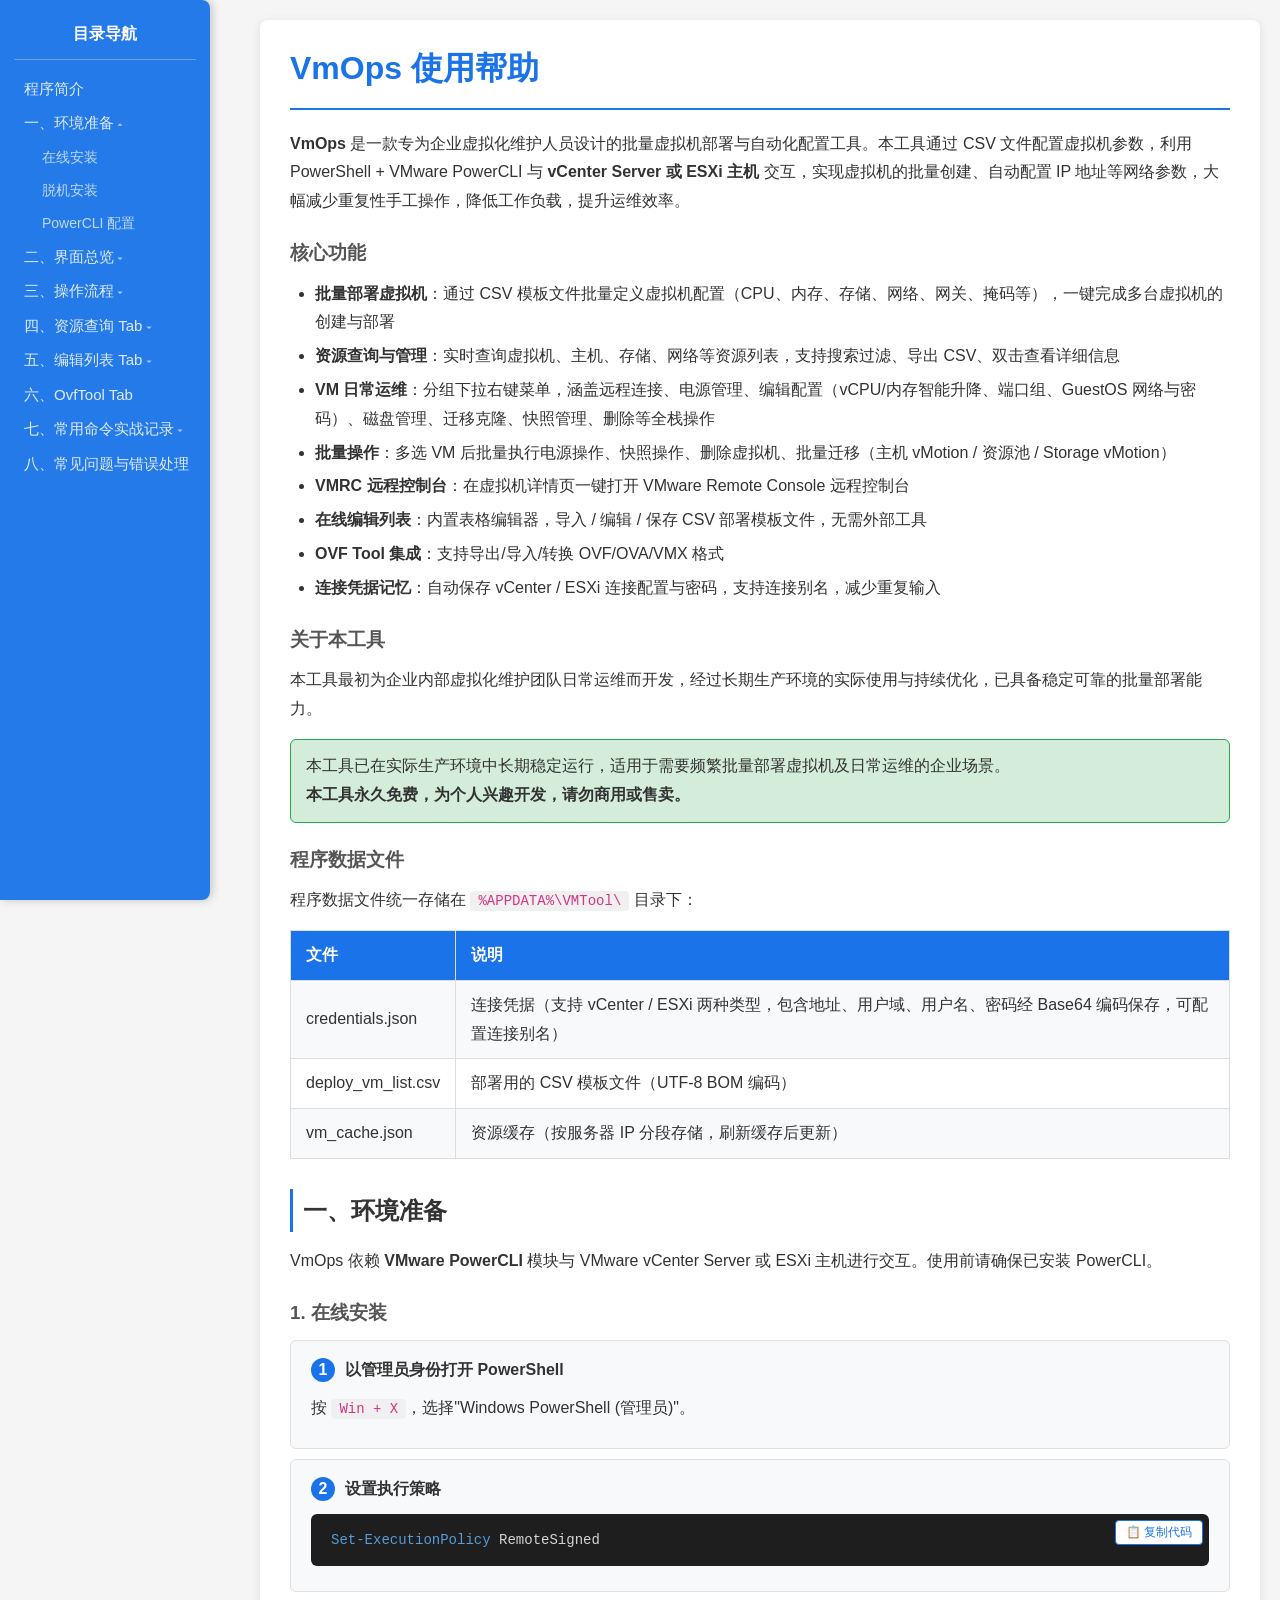
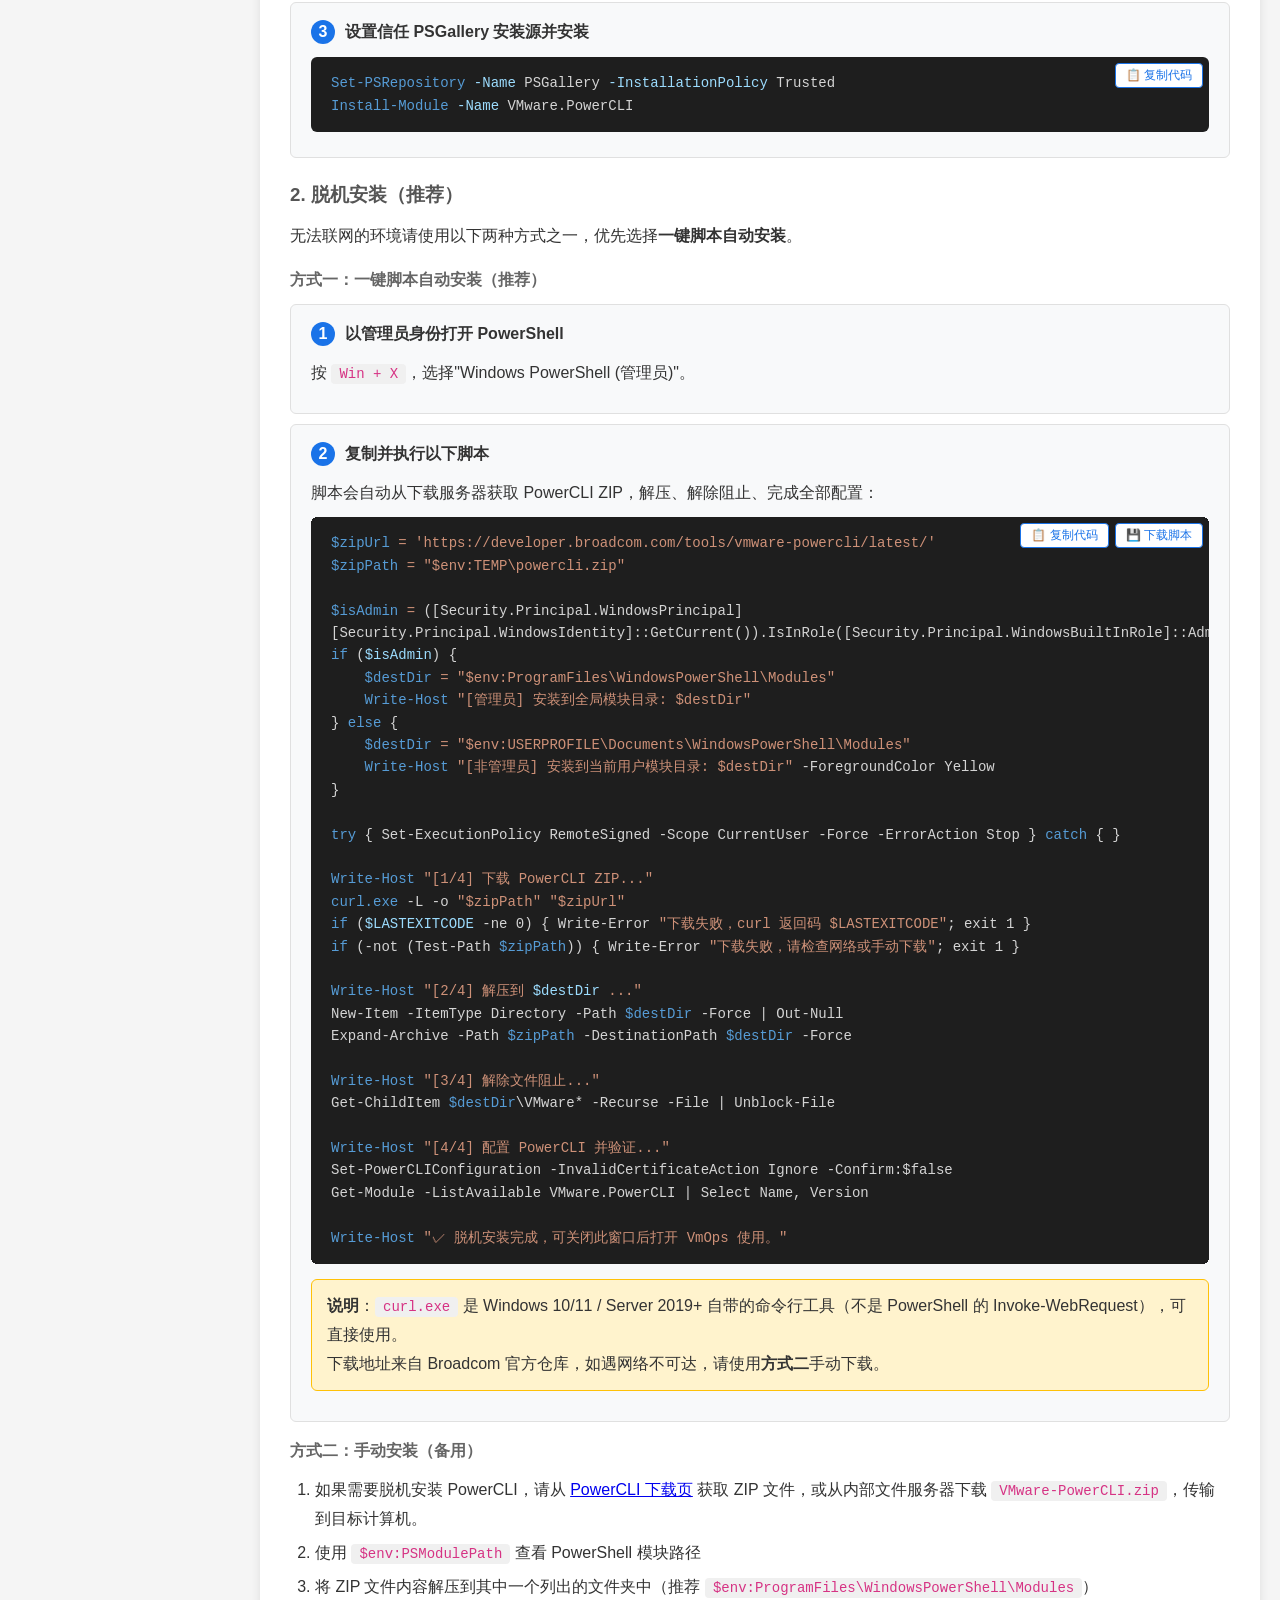
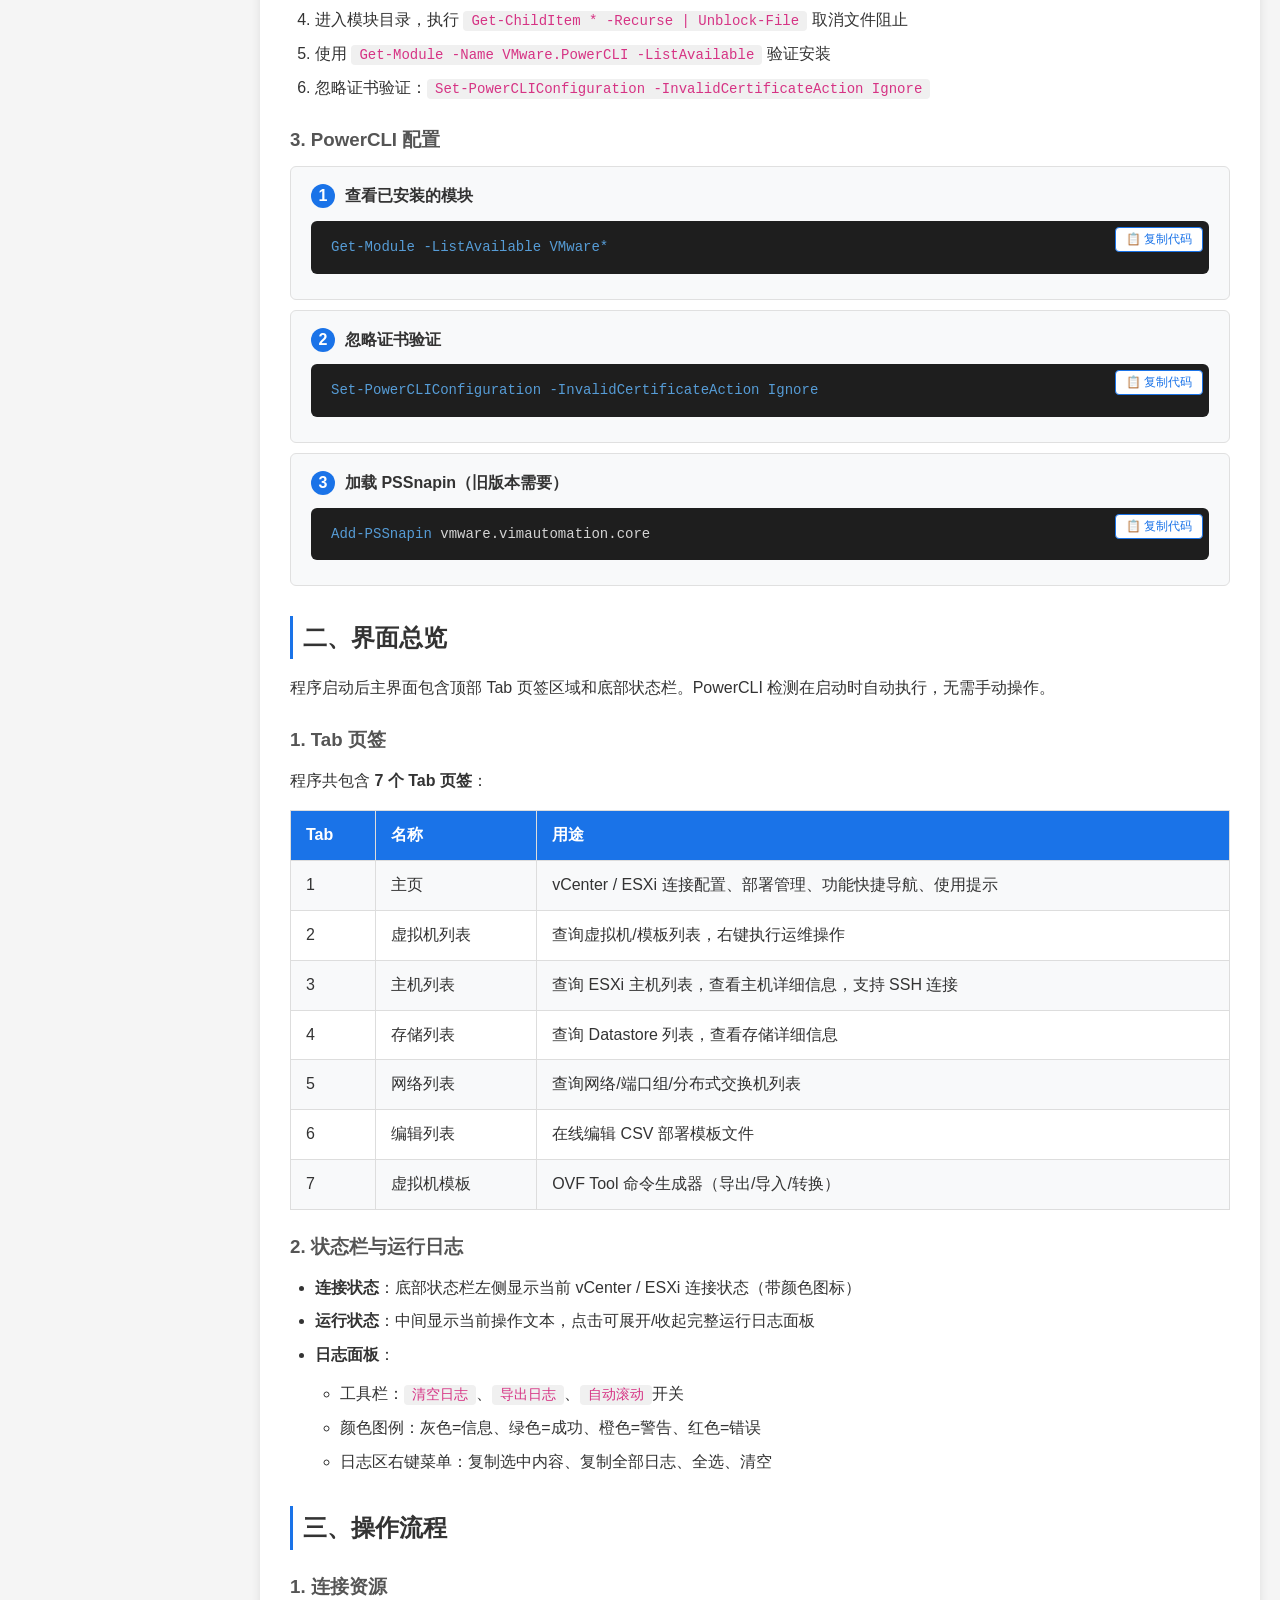
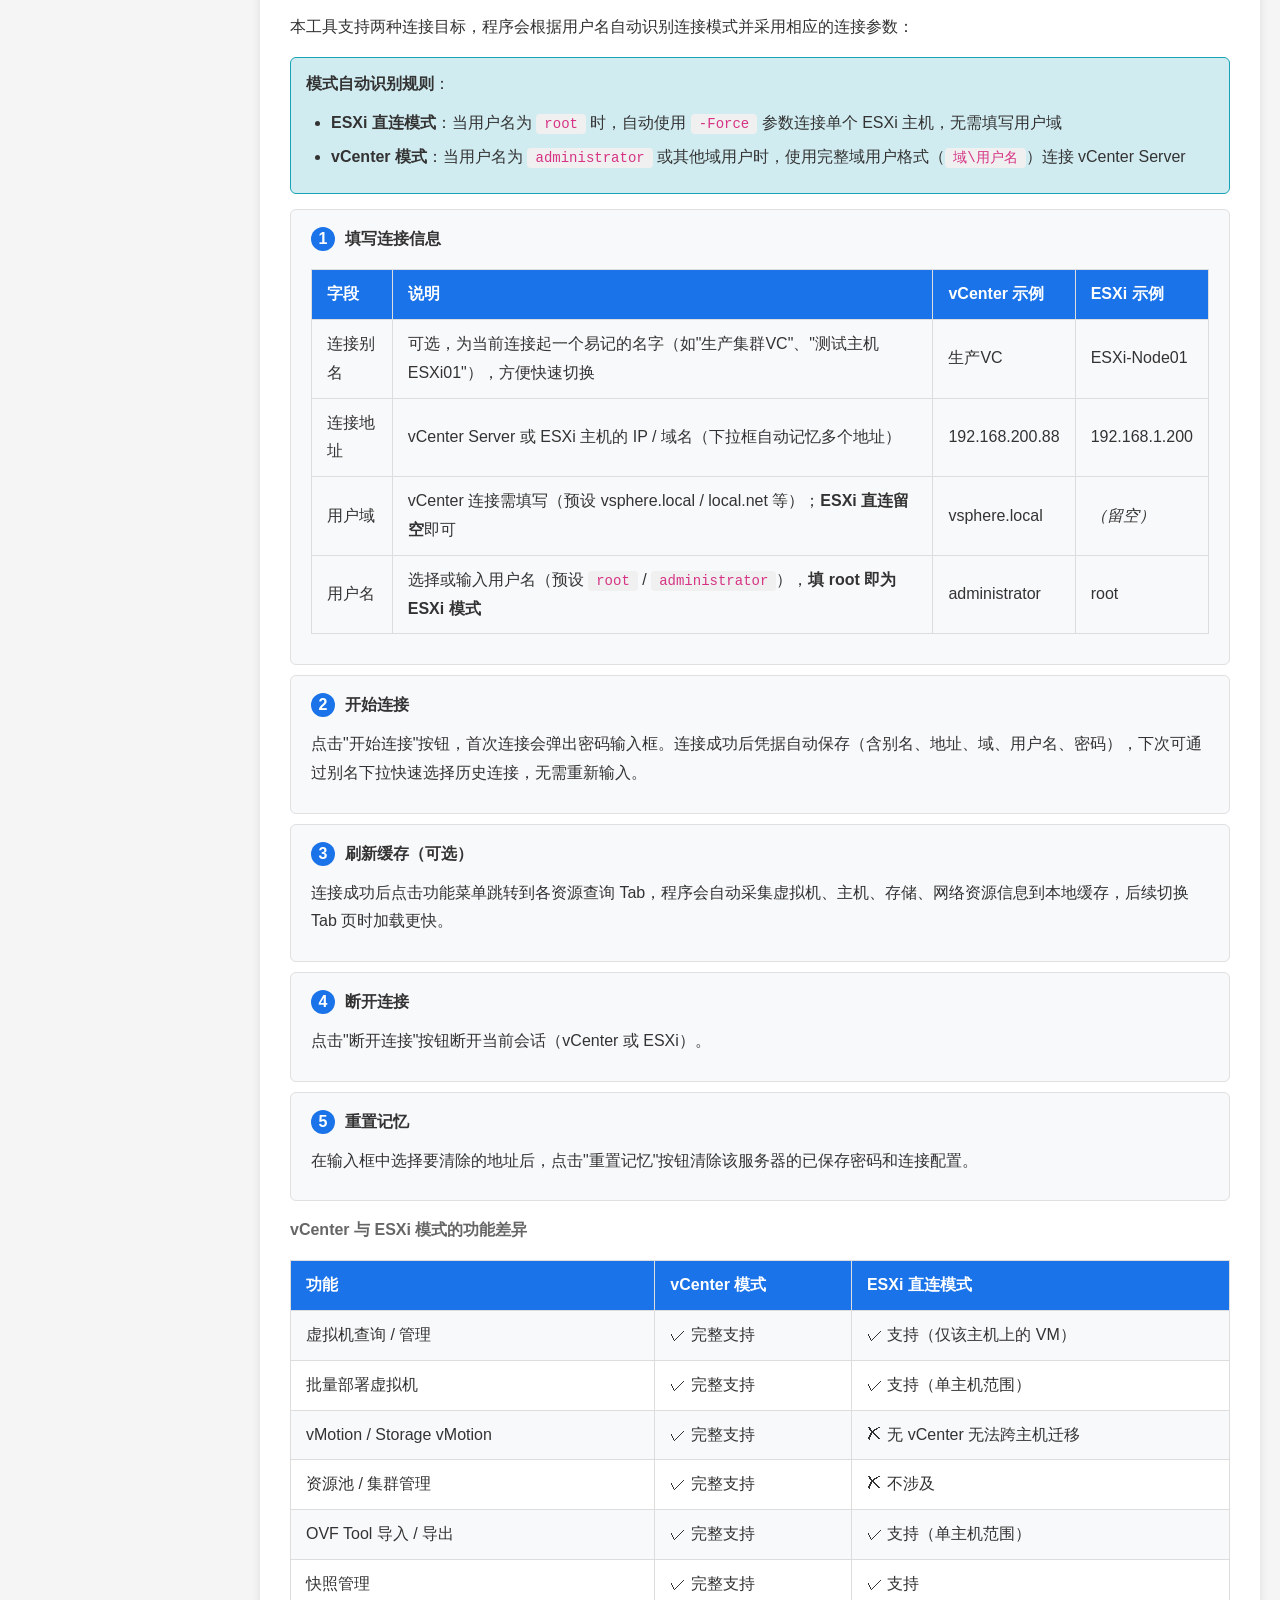
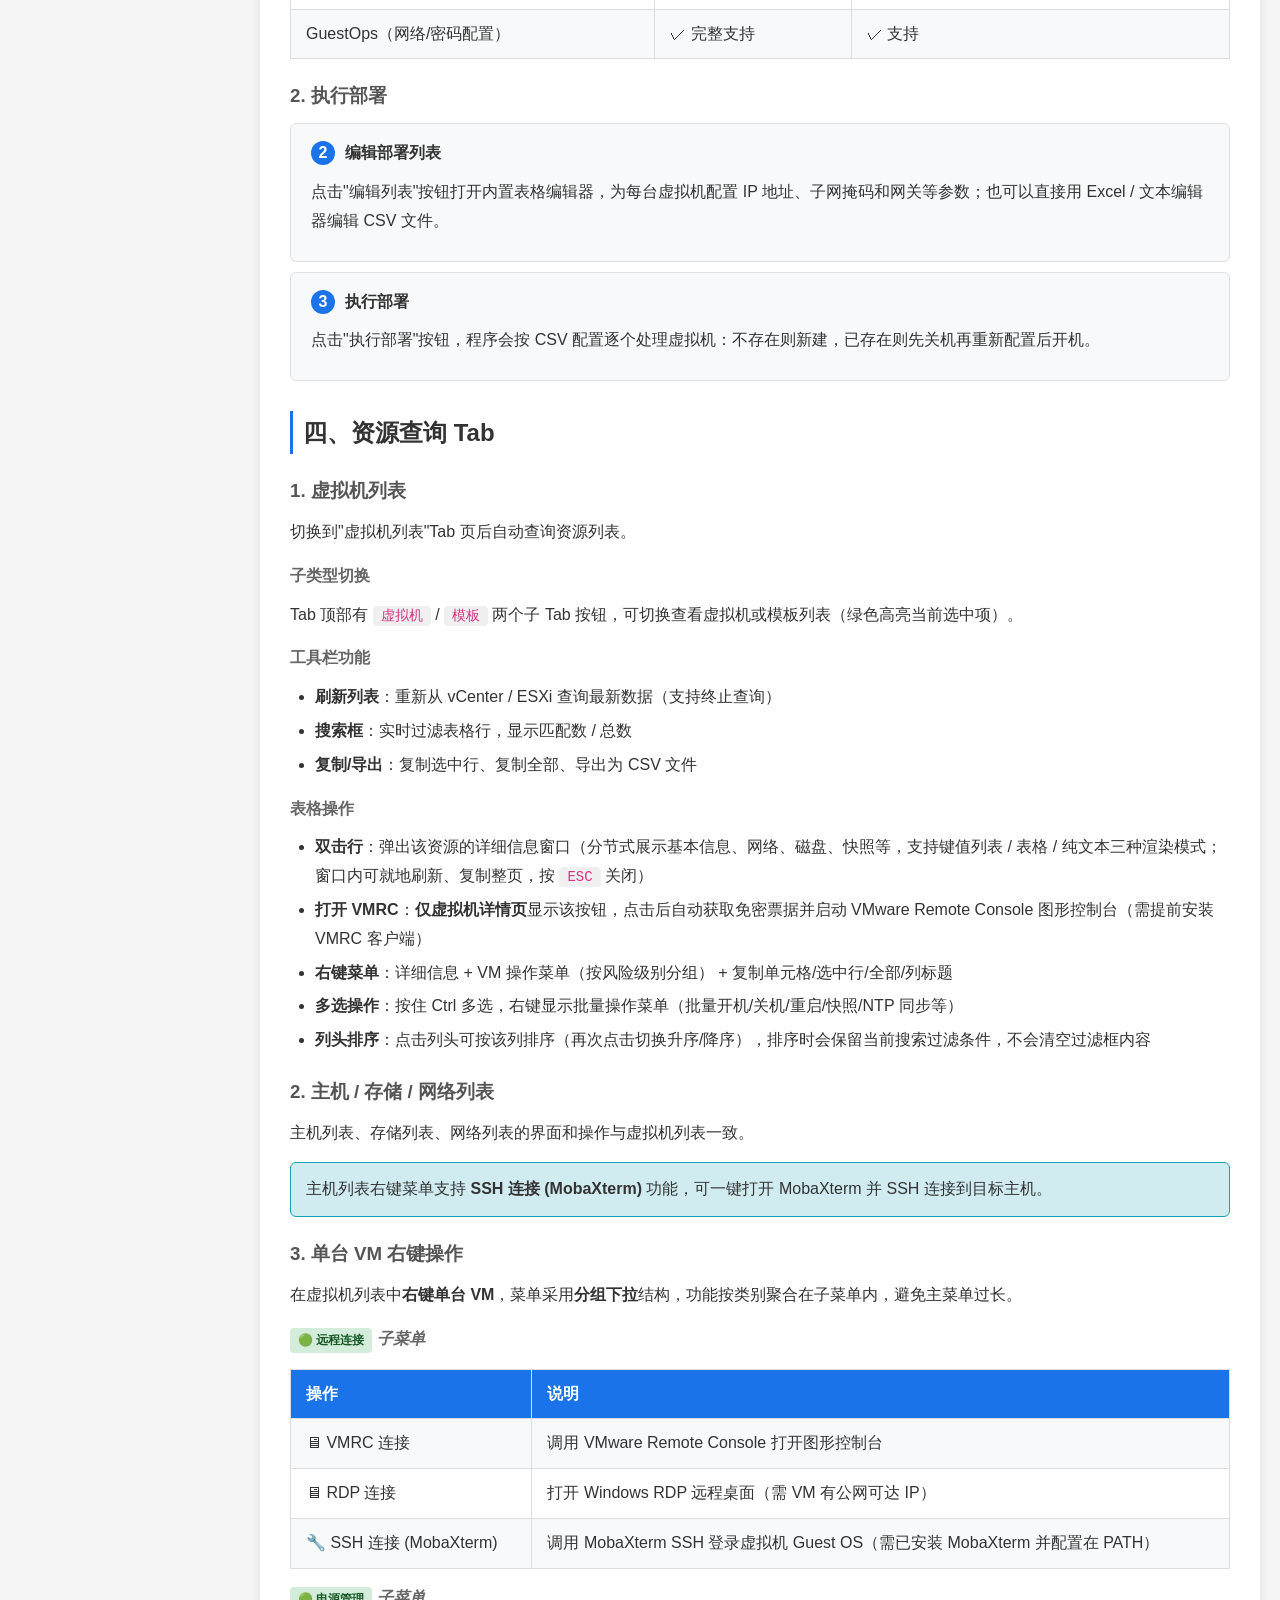
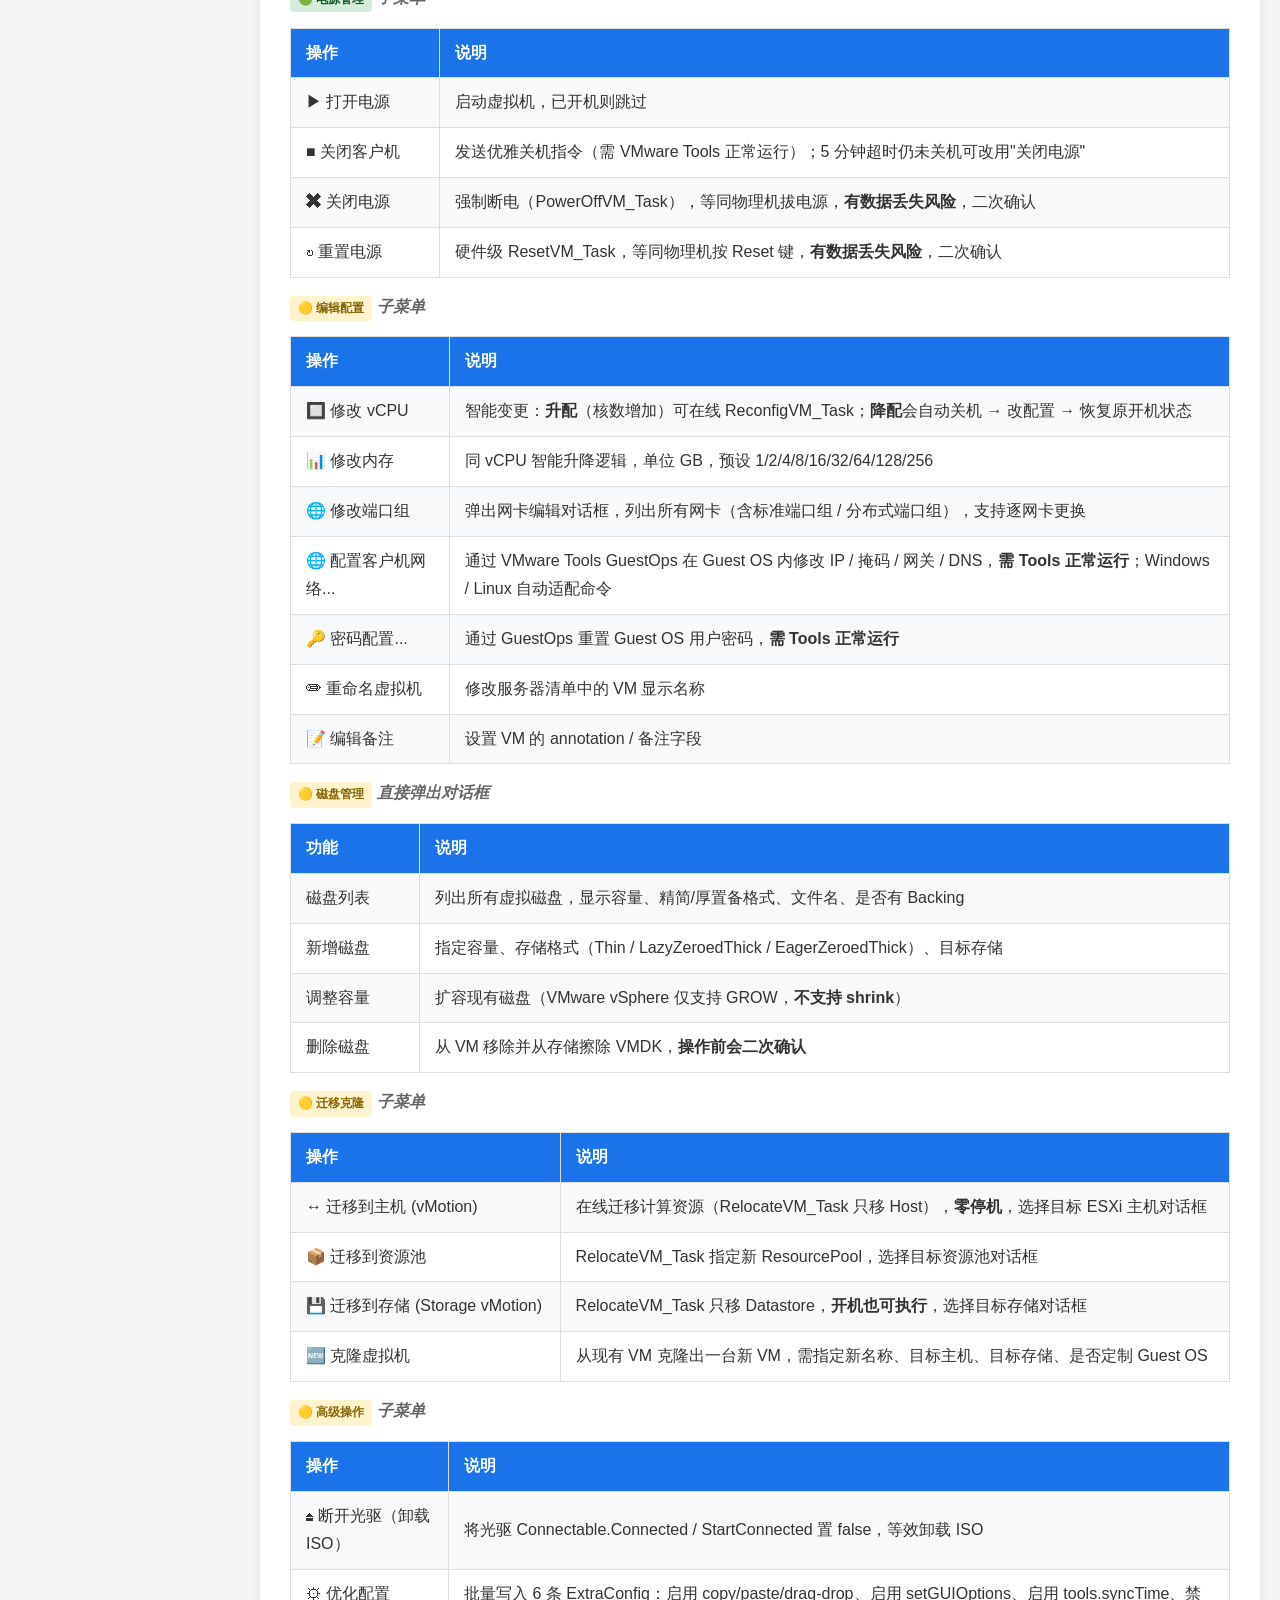
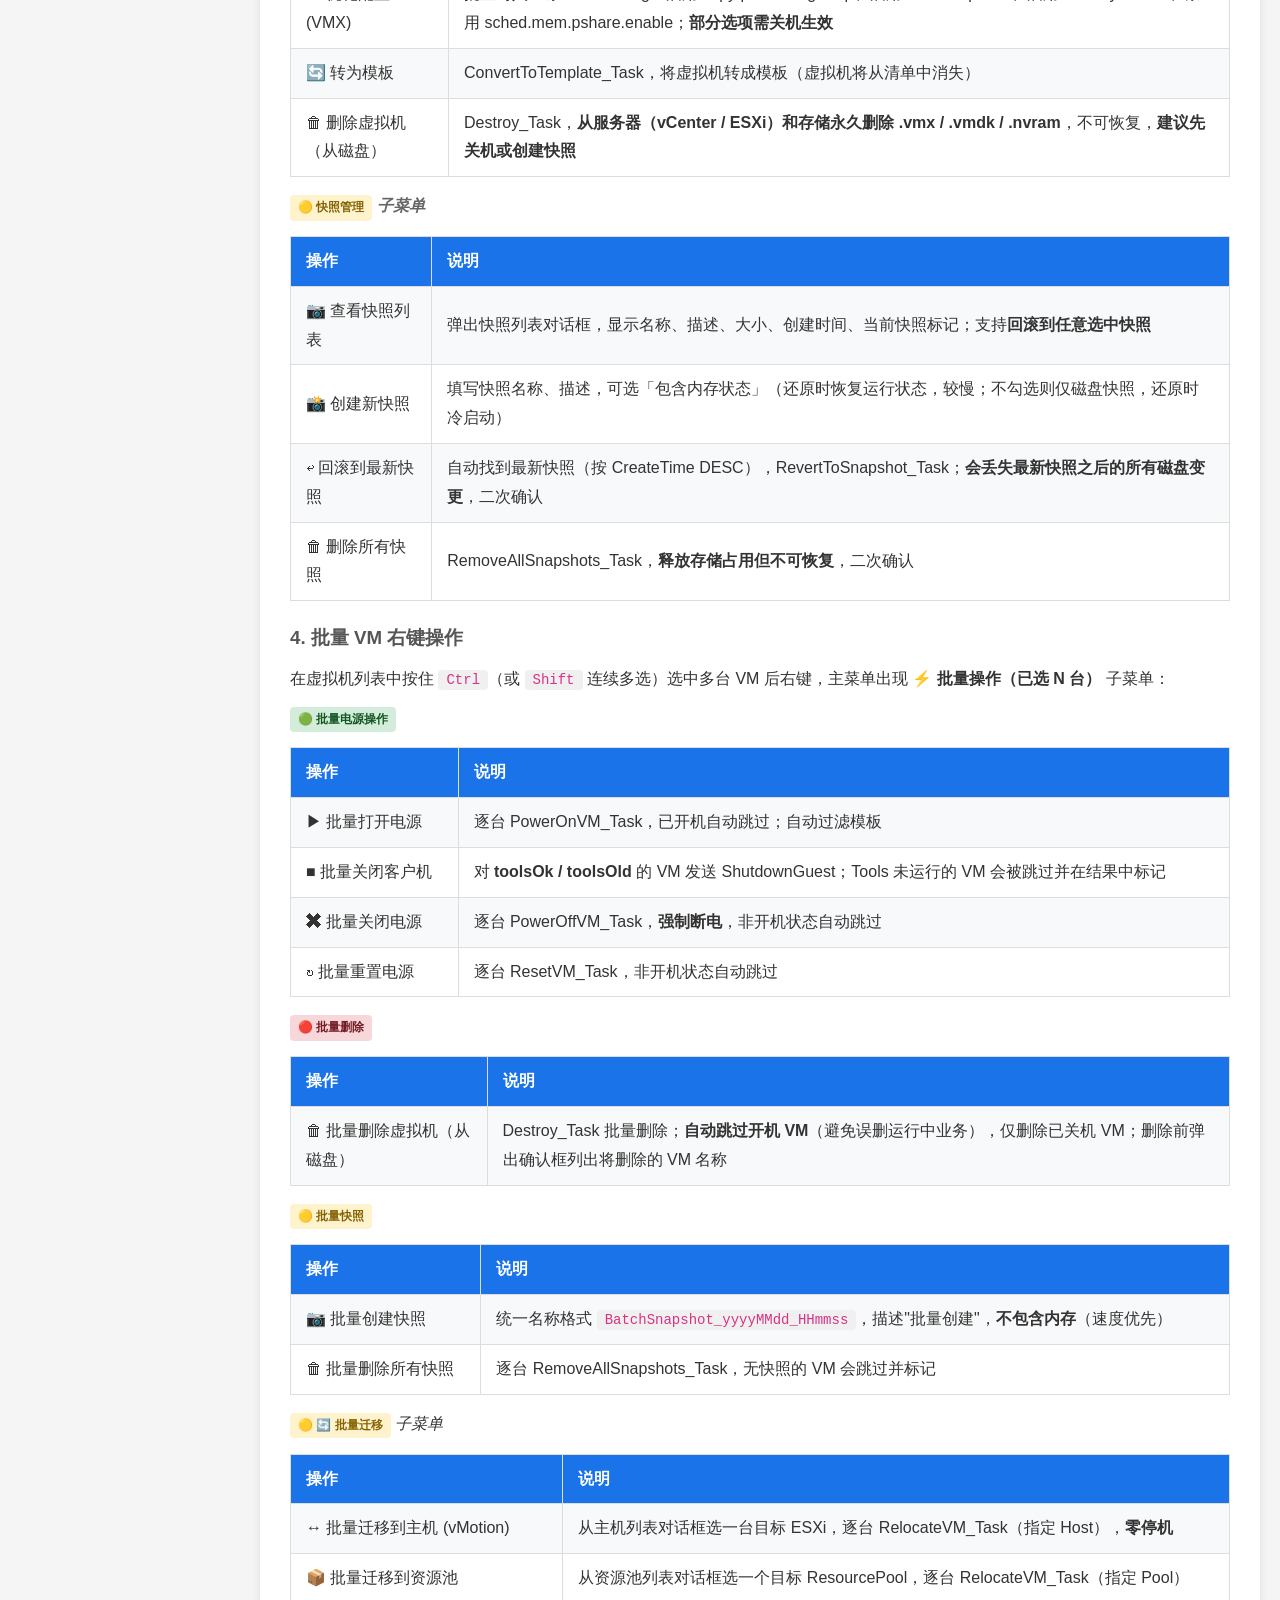
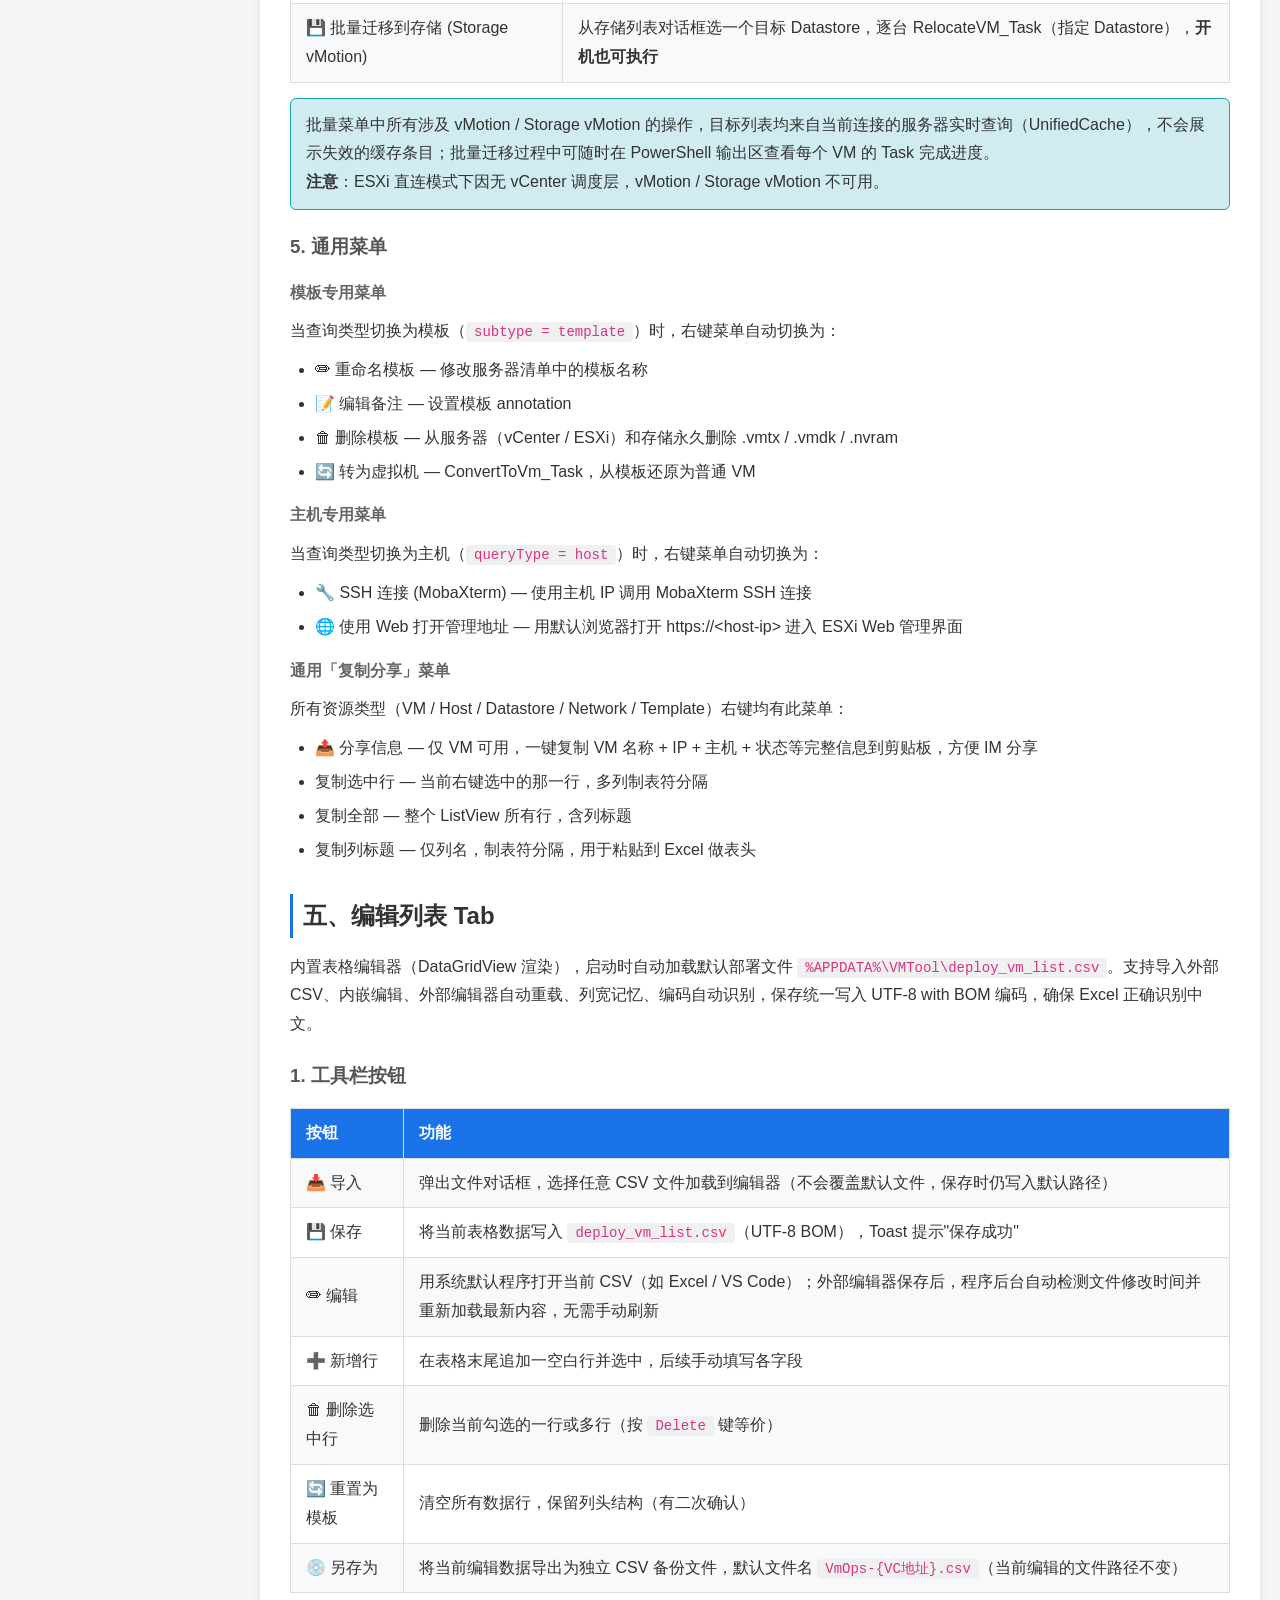
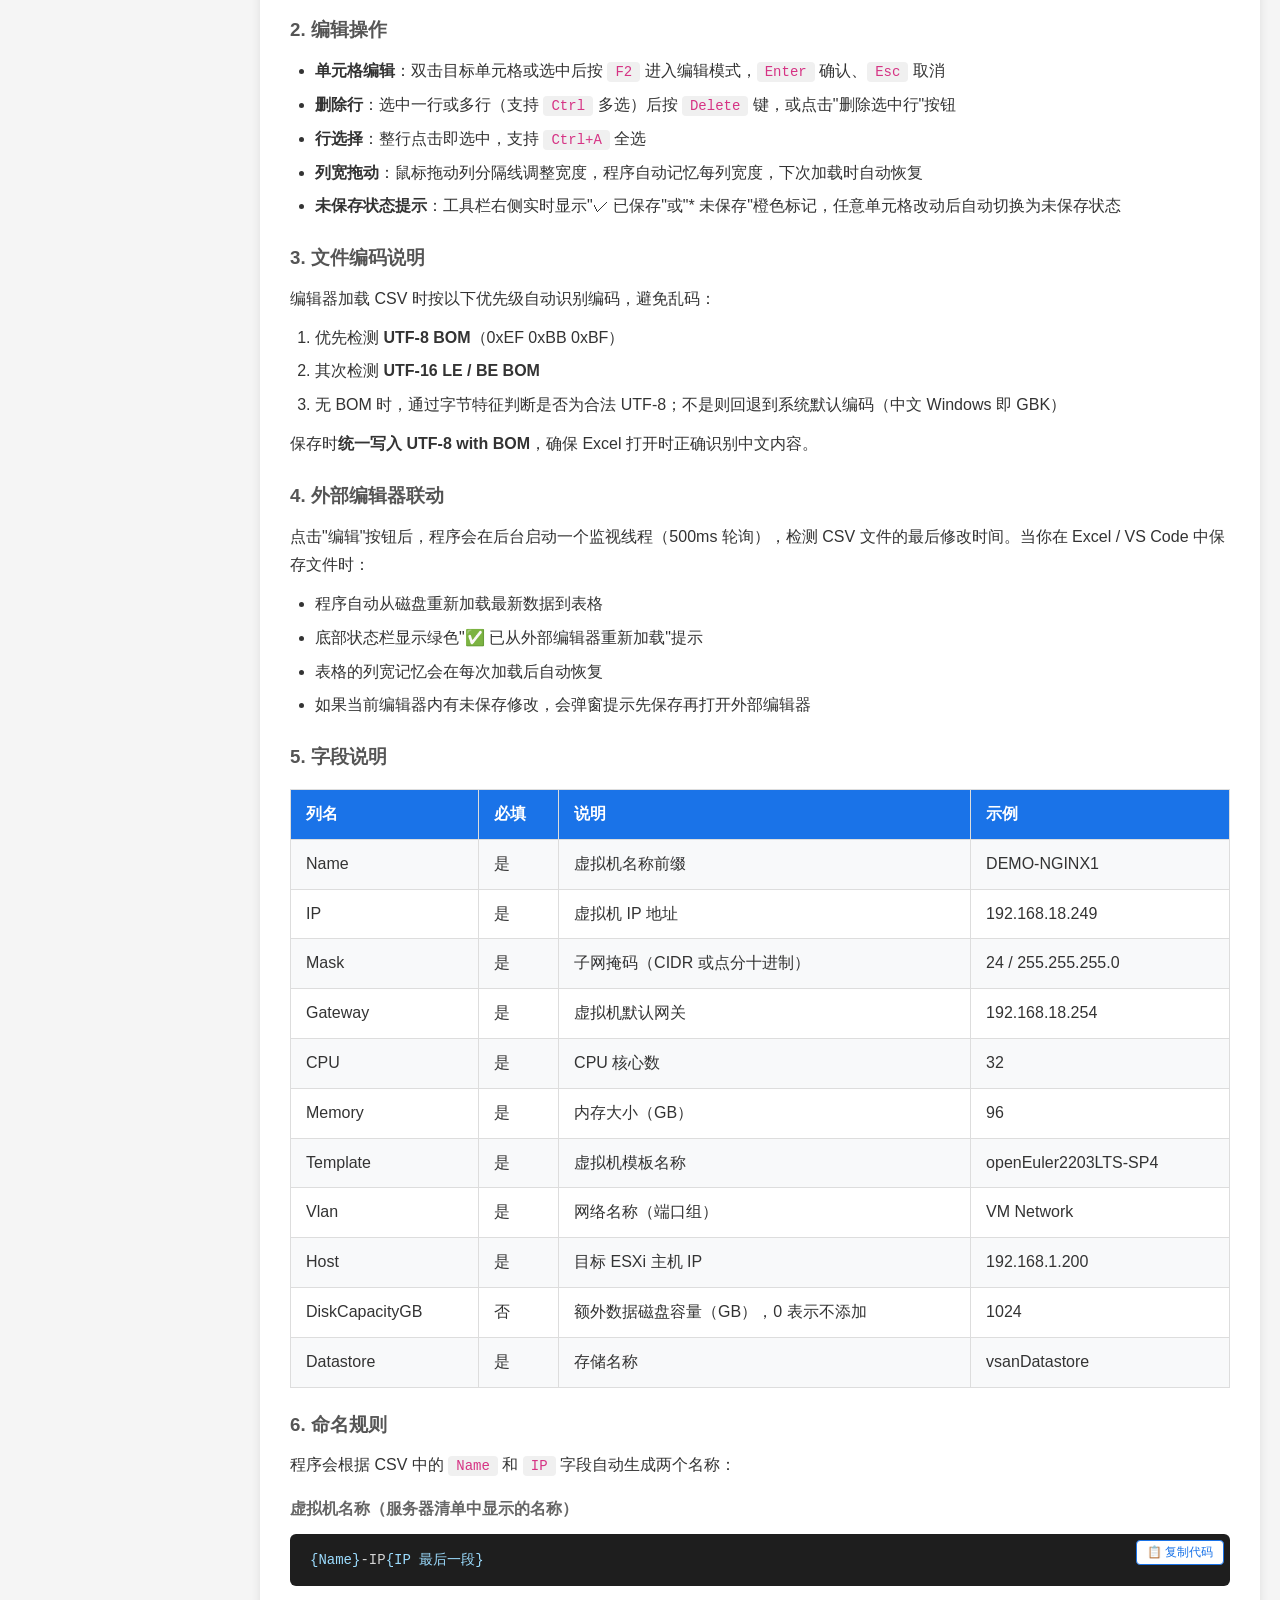
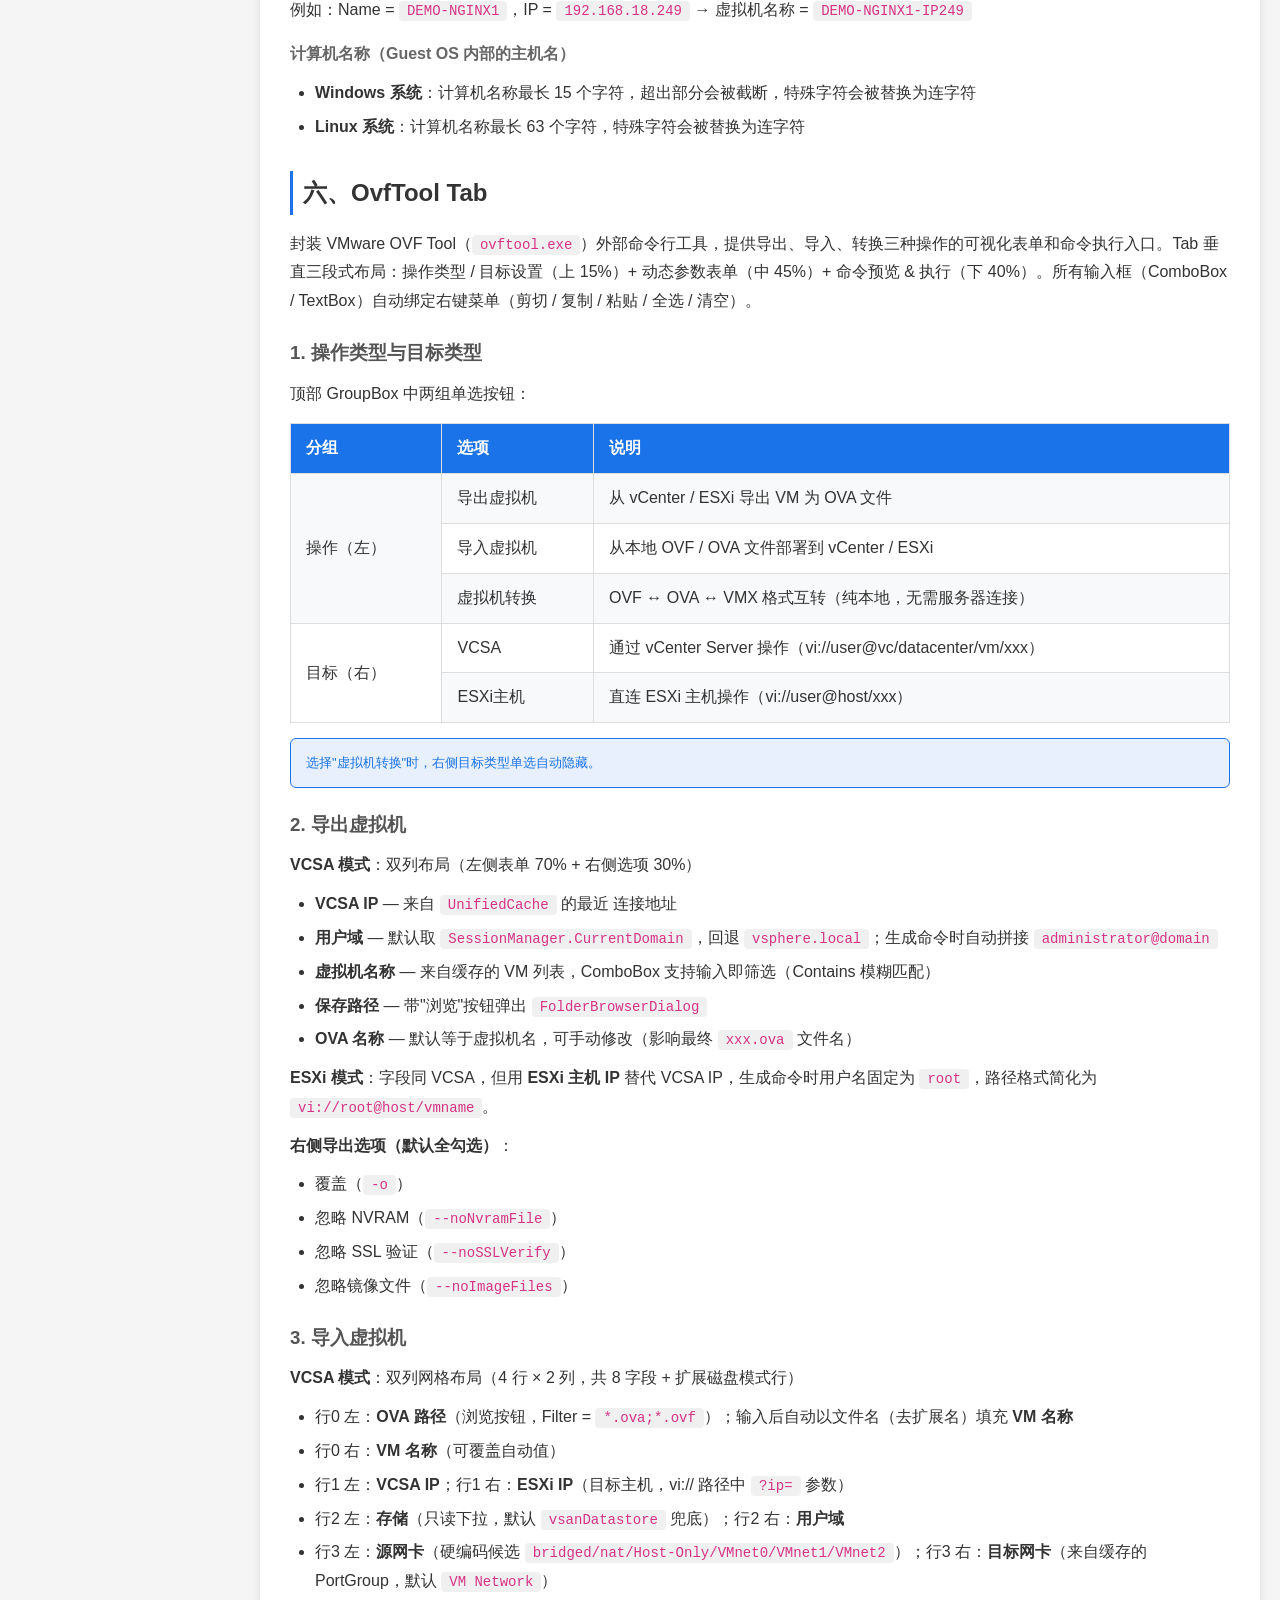
==== VirtualizationOpsTool/Resources/help.html @ 50a785bd "feat: upload source code VirtualizationOpsTool v1.7.9.8" ====
<!DOCTYPE html>
<html lang="zh-CN">
<head>
    <meta charset="UTF-8">
    <meta name="viewport" content="width=device-width, initial-scale=1.0">
    <title>VmOps 使用帮助</title>
    <link rel="icon" href="vmware.ico">
    <base target="_blank">
    <style>
        * { margin: 0; padding: 0; box-sizing: border-box; }
        body {
            font-family: "Microsoft YaHei", "Segoe UI", sans-serif;
            background: #f5f5f5;
            color: #333;
            line-height: 1.8;
            padding: 20px;
            overflow-x: hidden;
        }
        .container {
            max-width: 100%;
            width: auto;
            margin: 0 auto;
            background: #fff;
            border-radius: 8px;
            box-shadow: 0 2px 10px rgba(0,0,0,0.1);
            padding: 20px 30px;
        }
        h1 {
            color: #1a73e8;
            border-bottom: 2px solid #1a73e8;
            padding-bottom: 10px;
            margin-bottom: 20px;
        }
        h2 {
            color: #333;
            margin: 30px 0 15px;
            padding-left: 10px;
            border-left: 3px solid #1a73e8;
        }
        h3 { color: #555; margin: 20px 0 10px; }
        h4 { color: #666; margin: 15px 0 8px; }
        p { margin: 10px 0; }
        .step {
            background: #f8f9fa;
            border: 1px solid #e0e0e0;
            border-radius: 6px;
            padding: 15px 20px;
            margin: 10px 0;
        }
        .step-number {
            display: inline-block;
            background: #1a73e8;
            color: #fff;
            width: 24px; height: 24px;
            line-height: 24px; text-align: center;
            border-radius: 50%;
            margin-right: 10px;
            font-weight: bold;
        }
        code {
            background: #f0f0f0;
            padding: 2px 8px;
            border-radius: 4px;
            font-family: "Consolas", "Courier New", monospace;
            color: #d63384;
            font-size: 14px;
        }
        .code-block {
            background: #1e1e1e;
            color: #d4d4d4;
            padding: 15px 20px;
            border-radius: 6px;
            margin: 10px 0;
            overflow-x: auto;
            font-family: "Consolas", "Courier New", monospace;
            font-size: 14px;
            line-height: 1.6;
        }
        .code-block .comment { color: #6a9955; }
        .code-block .cmd { color: #569cd6; }
        .code-block .str { color: #ce9178; }
        .code-block .var { color: #9cdcfe; }
        .note {
            background: #fff3cd;
            border: 1px solid #ffc107;
            border-radius: 6px;
            padding: 12px 15px;
            margin: 15px 0;
        }
        .success {
            background: #d4edda;
            border: 1px solid #28a745;
            border-radius: 6px;
            padding: 12px 15px;
            margin: 15px 0;
        }
        .error-box {
            background: #f8d7da;
            border: 1px solid #dc3545;
            border-radius: 6px;
            padding: 12px 15px;
            margin: 15px 0;
        }
        .info-box {
            background: #d1ecf1;
            border: 1px solid #17a2b8;
            border-radius: 6px;
            padding: 12px 15px;
            margin: 15px 0;
        }
        table {
            width: 100%;
            border-collapse: collapse;
            margin: 15px 0;
        }
        th, td {
            border: 1px solid #ddd;
            padding: 10px 15px;
            text-align: left;
        }
        th { background: #1a73e8; color: #fff; }
        tr:nth-child(even) { background: #f8f9fa; }
        ul, ol { padding-left: 25px; margin: 10px 0; }
        li { margin: 5px 0; }
        .footer {
            text-align: center;
            margin-top: 30px;
            padding-top: 20px;
            border-top: 1px solid #e0e0e0;
            color: #888;
            font-size: 14px;
        }
        .footer-contact {
            margin-top: 12px;
            font-size: 13px;
        }
        .footer-contact a {
            color: #1a73e8;
            text-decoration: none;
        }
        .footer-contact a:hover {
            text-decoration: underline;
        }
        .version-badge {
            display: inline-block;
            background: #1a73e8;
            color: #fff;
            font-size: 12px;
            padding: 2px 10px;
            border-radius: 10px;
            font-family: Consolas, 'Courier New', monospace;
            margin-left: 4px;
        }
        .toc-sidebar {
            position: fixed;
            left: 0; top: 0;
            width: 210px;
            height: 100vh;
            background: rgba(26, 115, 232, 0.95);
            border-radius: 0 8px 8px 0;
            padding: 20px 14px;
            z-index: 1000;
            overflow-y: auto;
            box-shadow: 2px 0 10px rgba(0,0,0,0.2);
            transition: transform 0.3s ease;
            display: flex;
            flex-direction: column;
        }
        .toc-sidebar h4 {
            color: #fff;
            font-size: 16px;
            margin: 0 0 12px 0;
            text-align: center;
            border-bottom: 1px solid rgba(255,255,255,0.3);
            padding-bottom: 10px;
            flex-shrink: 0;
        }
        .toc-sidebar ul { list-style: none; padding: 0; margin: 0; flex: 1; overflow-y: auto; }
        .toc-sidebar li { margin: 0; padding: 0; }
        .toc-sidebar a {
            display: block;
            color: rgba(255,255,255,0.85);
            text-decoration: none;
            font-size: 15px;
            padding: 6px 10px;
            border-radius: 4px;
            transition: all 0.2s;
            white-space: nowrap;
            line-height: 1.5;
        }
        .toc-sidebar a:hover { background: rgba(255,255,255,0.2); color: #fff; }
        .toc-sidebar .has-children > a::after {
            content: ' ▾';
            font-size: 12px;
            opacity: 0.7;
        }
        .toc-sidebar .has-children.open > a::after {
            content: ' ▴';
        }
        .toc-sidebar .children {
            list-style: none;
            padding: 0;
            margin: 0;
            max-height: 0;
            overflow: hidden;
            transition: max-height 0.25s ease;
        }
        .toc-sidebar .has-children.open > .children {
            max-height: 500px;
        }
        .toc-sidebar .children li.sub { padding-left: 18px; }
        .toc-sidebar .children li.sub a { font-size: 14px; color: rgba(255,255,255,0.7); }
        .toc-sidebar .children li.sub a:hover { color: #fff; }
        .toc-sidebar .children li.sub.active a { color: #fff; background: rgba(255,255,255,0.25); }
        .toc-sidebar .sub { padding-left: 0; }
        .container { margin-left: 240px; max-width: calc(100% - 240px); }
        @media (max-width: 900px) {
            .toc-sidebar { position: static; transform: none; border-radius: 8px; margin-bottom: 20px; max-height: none; }
            .container { margin-left: 0; max-width: 100%; }
        }
        hr { border: none; border-top: 2px solid #e0e0e0; margin: 25px 0; }
        .risk-low { color: #28a745; font-weight: bold; }
        .risk-mid { color: #fd7e14; font-weight: bold; }
        .risk-high { color: #dc3545; font-weight: bold; }
        .badge {
            display: inline-block;
            padding: 2px 8px;
            border-radius: 4px;
            font-size: 12px;
            font-weight: bold;
        }
        .badge-green { background: #d4edda; color: #155724; }
        .badge-orange { background: #fff3cd; color: #856404; }
        .badge-red { background: #f8d7da; color: #721c24; }
        .script-wrapper {
            position: relative;
            margin: 10px 0;
        }
        .code-block { position: relative; }
        .code-block .copy-btn {
            position: absolute;
            top: 6px;
            right: 6px;
            padding: 3px 10px;
            font-size: 12px;
            border: 1px solid #1a73e8;
            border-radius: 4px;
            background: #fff;
            color: #1a73e8;
            cursor: pointer;
            font-family: "Microsoft YaHei", "Segoe UI", sans-serif;
            transition: all 0.15s;
        }
        .code-block .copy-btn:hover {
            background: #1a73e8;
            color: #fff;
        }
        .code-block .copy-btn.copied {
            background: #28a745;
            border-color: #28a745;
            color: #fff;
        }
        .script-wrapper .code-block {
            margin-top: 0;
        }
        .script-actions {
            position: absolute;
            top: 6px;
            right: 6px;
            display: flex;
            gap: 6px;
            z-index: 5;
        }
        .script-actions button {
            padding: 3px 10px;
            font-size: 12px;
            border: 1px solid #1a73e8;
            border-radius: 4px;
            background: #fff;
            color: #1a73e8;
            cursor: pointer;
            font-family: "Microsoft YaHei", "Segoe UI", sans-serif;
            transition: all 0.15s;
        }
        .script-actions button:hover {
            background: #1a73e8;
            color: #fff;
        }
        .script-actions button.copied {
            background: #28a745;
            border-color: #28a745;
            color: #fff;
        }
    </style>
</head>
<body>
<nav class="toc-sidebar">
    <h4>目录导航</h4>
    <ul>
        <li><a data-href="#intro">程序简介</a></li>

        <li class="has-children open">
            <a data-href="#env">一、环境准备</a>
            <ul class="children">
                <li class="sub"><a data-href="#install-online">在线安装</a></li>
                <li class="sub"><a data-href="#install-offline">脱机安装</a></li>
                <li class="sub"><a data-href="#config">PowerCLI 配置</a></li>
            </ul>
        </li>

        <li class="has-children">
            <a data-href="#interface">二、界面总览</a>
            <ul class="children">
                <li class="sub"><a data-href="#tabs">Tab 页签</a></li>
                <li class="sub"><a data-href="#statusbar">状态栏与运行日志</a></li>
            </ul>
        </li>

        <li class="has-children">
            <a data-href="#flow">三、操作流程</a>
            <ul class="children">
                <li class="sub"><a data-href="#step-connect">连接资源</a></li>
                <li class="sub"><a data-href="#step-deploy">执行部署</a></li>
            </ul>
        </li>

        <li class="has-children">
            <a data-href="#resource-tabs">四、资源查询 Tab</a>
            <ul class="children">
                <li class="sub"><a data-href="#vm-list">虚拟机列表</a></li>
                <li class="sub"><a data-href="#host-list">主机/存储/网络列表</a></li>
                <li class="sub"><a data-href="#vm-right-click">单台 VM 右键操作</a></li>
                <li class="sub"><a data-href="#batch-ops">批量 VM 右键操作</a></li>
                <li class="sub"><a data-href="#other-menus">通用菜单</a></li>
            </ul>
        </li>

        <li class="has-children">
            <a data-href="#csv-editor">五、编辑列表 Tab</a>
            <ul class="children">
                <li class="sub"><a data-href="#csv-fields">字段说明</a></li>
                <li class="sub"><a data-href="#csv-naming">命名规则</a></li>
            </ul>
        </li>

        <li><a data-href="#ovftool">六、OvfTool Tab</a></li>

        <li class="has-children">
            <a data-href="#practical-cmds">七、常用命令实战记录</a>
            <ul class="children">
                <li class="sub"><a data-href="#practical-vmware-unlun">VMware 卸载 LUN</a></li>
                <li class="sub"><a data-href="#practical-nfs41">NFS访问故障处理</a></li>
                <li class="sub"><a data-href="#practical-vmware-cmds">VMware 常用命令</a></li>
                <li class="sub"><a data-href="#practical-vmfs-expand">扩展 VMFS 数据存储</a></li>
                <li class="sub"><a data-href="#practical-vmware-cert">VMware 证书问题</a></li>
                <li class="sub"><a data-href="#practical-vmware-snapshot">VMware 快照管理</a></li>
                <li class="sub"><a data-href="#practical-vmware-password">VMware 密码问题处理</a></li>
                <li class="sub"><a data-href="#practical-vmware-upgrade">VMware 版本升级</a></li>
            </ul>
        </li>

        <li><a data-href="#faq">八、常见问题与错误处理</a></li>
    </ul>
</nav>

<div class="container">
    <h1 id="intro">VmOps 使用帮助</h1>
    <p><strong>VmOps</strong> 是一款专为企业虚拟化维护人员设计的批量虚拟机部署与自动化配置工具。本工具通过 CSV 文件配置虚拟机参数，利用 PowerShell + VMware PowerCLI 与 <strong>vCenter Server 或 ESXi 主机</strong> 交互，实现虚拟机的批量创建、自动配置 IP 地址等网络参数，大幅减少重复性手工操作，降低工作负载，提升运维效率。</p>

    <h3>核心功能</h3>
    <ul>
        <li><strong>批量部署虚拟机</strong>：通过 CSV 模板文件批量定义虚拟机配置（CPU、内存、存储、网络、网关、掩码等），一键完成多台虚拟机的创建与部署</li>
        <li><strong>资源查询与管理</strong>：实时查询虚拟机、主机、存储、网络等资源列表，支持搜索过滤、导出 CSV、双击查看详细信息</li>
        <li><strong>VM 日常运维</strong>：分组下拉右键菜单，涵盖远程连接、电源管理、编辑配置（vCPU/内存智能升降、端口组、GuestOS 网络与密码）、磁盘管理、迁移克隆、快照管理、删除等全栈操作</li>
        <li><strong>批量操作</strong>：多选 VM 后批量执行电源操作、快照操作、删除虚拟机、批量迁移（主机 vMotion / 资源池 / Storage vMotion）</li>
        <li><strong>VMRC 远程控制台</strong>：在虚拟机详情页一键打开 VMware Remote Console 远程控制台</li>
        <li><strong>在线编辑列表</strong>：内置表格编辑器，导入 / 编辑 / 保存 CSV 部署模板文件，无需外部工具</li>
        <li><strong>OVF Tool 集成</strong>：支持导出/导入/转换 OVF/OVA/VMX 格式</li>
        <li><strong>连接凭据记忆</strong>：自动保存 vCenter / ESXi 连接配置与密码，支持连接别名，减少重复输入</li>
    </ul>

    <h3>关于本工具</h3>
    <p>本工具最初为企业内部虚拟化维护团队日常运维而开发，经过长期生产环境的实际使用与持续优化，已具备稳定可靠的批量部署能力。</p>
    <div class="success">本工具已在实际生产环境中长期稳定运行，适用于需要频繁批量部署虚拟机及日常运维的企业场景。<br><strong>本工具永久免费，为个人兴趣开发，请勿商用或售卖。</strong></div>

    <h3>程序数据文件</h3>
    <p>程序数据文件统一存储在 <code>%APPDATA%\VMTool\</code> 目录下：</p>
    <table>
        <tr><th>文件</th><th>说明</th></tr>
        <tr><td>credentials.json</td><td>连接凭据（支持 vCenter / ESXi 两种类型，包含地址、用户域、用户名、密码经 Base64 编码保存，可配置连接别名）</td></tr>
        <tr><td>deploy_vm_list.csv</td><td>部署用的 CSV 模板文件（UTF-8 BOM 编码）</td></tr>
        <tr><td>vm_cache.json</td><td>资源缓存（按服务器 IP 分段存储，刷新缓存后更新）</td></tr>
    </table>

    <h2 id="env">一、环境准备</h2>
    <p>VmOps 依赖 <strong>VMware PowerCLI</strong> 模块与 VMware vCenter Server 或 ESXi 主机进行交互。使用前请确保已安装 PowerCLI。</p>

    <h3 id="install-online">1. 在线安装</h3>
    <div class="step"><span class="step-number">1</span><strong>以管理员身份打开 PowerShell</strong><p>按 <code>Win + X</code>，选择"Windows PowerShell (管理员)"。</p></div>
    <div class="step"><span class="step-number">2</span><strong>设置执行策略</strong><div class="code-block"><span class="cmd">Set-ExecutionPolicy</span> RemoteSigned</div></div>
    <div class="step"><span class="step-number">3</span><strong>设置信任 PSGallery 安装源并安装</strong>
        <div class="code-block">
            <span class="cmd">Set-PSRepository</span> <span class="var">-Name</span> PSGallery <span class="var">-InstallationPolicy</span> Trusted<br>
            <span class="cmd">Install-Module</span> <span class="var">-Name</span> VMware.PowerCLI
        </div>
    </div>

    <h3 id="install-offline">2. 脱机安装（推荐）</h3>
    <p>无法联网的环境请使用以下两种方式之一，优先选择<strong>一键脚本自动安装</strong>。</p>

    <h4>方式一：一键脚本自动安装（推荐）</h4>
    <div class="step"><span class="step-number">1</span><strong>以管理员身份打开 PowerShell</strong><p>按 <code>Win + X</code>，选择"Windows PowerShell (管理员)"。</p></div>
    <div class="step"><span class="step-number">2</span><strong>复制并执行以下脚本</strong>
        <p>脚本会自动从下载服务器获取 PowerCLI ZIP，解压、解除阻止、完成全部配置：</p>
        <div class="script-wrapper">
            <div class="script-actions">
                <button onclick="copyScript(this)">📋 复制代码</button>
                <button onclick="saveScript(this, 'PowerCLI_Offline_Install.ps1')">💾 下载脚本</button>
            </div>
            <script type="text/plain" id="ps1-install-script">$zipUrl = 'http://file.trasen.cn/?download&weblink=e1b38afda665dad9272af8dfe67183fa&realfilename=VMware-PowerCLI-13.2.1-22851661.zip'
$zipPath = "$env:TEMP\powercli.zip"

$isAdmin = ([Security.Principal.WindowsPrincipal] [Security.Principal.WindowsIdentity]::GetCurrent()).IsInRole([Security.Principal.WindowsBuiltInRole]::Administrator)
if ($isAdmin) {
    $destDir = "$env:ProgramFiles\WindowsPowerShell\Modules"
    Write-Host "[管理员] 安装到全局模块目录: $destDir"
} else {
    $destDir = "$env:USERPROFILE\Documents\WindowsPowerShell\Modules"
    Write-Host "[非管理员] 安装到当前用户模块目录: $destDir" -ForegroundColor Yellow
}

try { Set-ExecutionPolicy RemoteSigned -Scope CurrentUser -Force -ErrorAction Stop } catch { }

Write-Host "[1/4] 下载 PowerCLI ZIP..."
curl.exe -L -o "$zipPath" "$zipUrl"
if ($LASTEXITCODE -ne 0) { Write-Error "下载失败，curl 返回码 $LASTEXITCODE"; exit 1 }
if (-not (Test-Path $zipPath)) { Write-Error "下载失败，请检查网络或手动下载"; exit 1 }

Write-Host "[2/4] 解压到 $destDir ..."
New-Item -ItemType Directory -Path $destDir -Force | Out-Null
Expand-Archive -Path $zipPath -DestinationPath $destDir -Force

Write-Host "[3/4] 解除文件阻止..."
Get-ChildItem $destDir\VMware* -Recurse -File | Unblock-File

Write-Host "[4/4] 配置 PowerCLI 并验证..."
Set-PowerCLIConfiguration -InvalidCertificateAction Ignore -Confirm:$false
Get-Module -ListAvailable VMware.PowerCLI | Select Name, Version

Write-Host "✓ 脱机安装完成，可关闭此窗口后打开 VmOps 使用。"
</script>
            <div class="code-block"><span class="cmd">$zipUrl</span> <span class="str">=</span> <span class="str">'https://developer.broadcom.com/tools/vmware-powercli/latest/'</span><br>
<span class="cmd">$zipPath</span> <span class="str">=</span> <span class="str">"$env:TEMP\powercli.zip"</span><br><br>
<span class="cmd">$isAdmin</span> <span class="str">=</span> ([Security.Principal.WindowsPrincipal] [Security.Principal.WindowsIdentity]::GetCurrent()).IsInRole([Security.Principal.WindowsBuiltInRole]::Administrator)<br>
<span class="cmd">if</span> (<span class="var">$isAdmin</span>) {<br>
&nbsp;&nbsp;&nbsp;&nbsp;<span class="cmd">$destDir</span> <span class="str">=</span> <span class="str">"$env:ProgramFiles\WindowsPowerShell\Modules"</span><br>
&nbsp;&nbsp;&nbsp;&nbsp;<span class="cmd">Write-Host</span> <span class="str">"[管理员] 安装到全局模块目录: $destDir"</span><br>
} <span class="cmd">else</span> {<br>
&nbsp;&nbsp;&nbsp;&nbsp;<span class="cmd">$destDir</span> <span class="str">=</span> <span class="str">"$env:USERPROFILE\Documents\WindowsPowerShell\Modules"</span><br>
&nbsp;&nbsp;&nbsp;&nbsp;<span class="cmd">Write-Host</span> <span class="str">"[非管理员] 安装到当前用户模块目录: $destDir"</span> -ForegroundColor Yellow<br>
}<br><br>
<span class="cmd">try</span> { Set-ExecutionPolicy RemoteSigned -Scope CurrentUser -Force -ErrorAction Stop } <span class="cmd">catch</span> { }<br><br>
<span class="cmd">Write-Host</span> <span class="str">"[1/4] 下载 PowerCLI ZIP..."</span><br>
<span class="cmd">curl.exe</span> -L -o <span class="str">"$zipPath"</span> <span class="str">"$zipUrl"</span><br>
<span class="cmd">if</span> (<span class="var">$LASTEXITCODE</span> -ne 0) { Write-Error <span class="str">"下载失败，curl 返回码 $LASTEXITCODE"</span>; exit 1 }<br>
<span class="cmd">if</span> (-not (Test-Path <span class="cmd">$zipPath</span>)) { Write-Error <span class="str">"下载失败，请检查网络或手动下载"</span>; exit 1 }<br><br>
<span class="cmd">Write-Host</span> <span class="str">"[2/4] 解压到 <span class="var">$destDir</span> ..."</span><br>
New-Item -ItemType Directory -Path <span class="cmd">$destDir</span> -Force | Out-Null<br>
Expand-Archive -Path <span class="cmd">$zipPath</span> -DestinationPath <span class="cmd">$destDir</span> -Force<br><br>
<span class="cmd">Write-Host</span> <span class="str">"[3/4] 解除文件阻止..."</span><br>
Get-ChildItem <span class="cmd">$destDir</span>\VMware* -Recurse -File | Unblock-File<br><br>
<span class="cmd">Write-Host</span> <span class="str">"[4/4] 配置 PowerCLI 并验证..."</span><br>
Set-PowerCLIConfiguration -InvalidCertificateAction Ignore -Confirm:$false<br>
Get-Module -ListAvailable VMware.PowerCLI | Select Name, Version<br><br>
<span class="cmd">Write-Host</span> <span class="str">"✓ 脱机安装完成，可关闭此窗口后打开 VmOps 使用。"</span></div>
        </div>
        <div class="note">
            <strong>说明</strong>：<code>curl.exe</code> 是 Windows 10/11 / Server 2019+ 自带的命令行工具（不是 PowerShell 的 Invoke-WebRequest），可直接使用。<br>
            下载地址来自 Broadcom 官方仓库，如遇网络不可达，请使用<strong>方式二</strong>手动下载。
        </div>
    </div>

    <h4>方式二：手动安装（备用）</h4>
    <ol>
        <li>如果需要脱机安装 PowerCLI，请从 <a target="_blank" href="https://developer.broadcom.com/tools/vmware-powercli/latest/" title="Broadcom 下载站">PowerCLI 下载页</a> 获取 ZIP 文件，或从内部文件服务器下载 <code>VMware-PowerCLI.zip</code>，传输到目标计算机。</li>
        <li>使用 <code>$env:PSModulePath</code> 查看 PowerShell 模块路径</li>
        <li>将 ZIP 文件内容解压到其中一个列出的文件夹中（推荐 <code>$env:ProgramFiles\WindowsPowerShell\Modules</code>）</li>
        <li>进入模块目录，执行 <code>Get-ChildItem * -Recurse | Unblock-File</code> 取消文件阻止</li>
        <li>使用 <code>Get-Module -Name VMware.PowerCLI -ListAvailable</code> 验证安装</li>
        <li>忽略证书验证：<code>Set-PowerCLIConfiguration -InvalidCertificateAction Ignore</code></li>
    </ol>


    <h3 id="config">3. PowerCLI 配置</h3>
    <div class="step"><span class="step-number">1</span><strong>查看已安装的模块</strong><div class="code-block"><span class="cmd">Get-Module -ListAvailable VMware*</span></div></div>
    <div class="step"><span class="step-number">2</span><strong>忽略证书验证</strong><div class="code-block"><span class="cmd">Set-PowerCLIConfiguration -InvalidCertificateAction Ignore</span></div></div>
    <div class="step"><span class="step-number">3</span><strong>加载 PSSnapin（旧版本需要）</strong><div class="code-block"><span class="cmd">Add-PSSnapin</span> vmware.vimautomation.core</div></div>

    <h2 id="interface">二、界面总览</h2>
    <p>程序启动后主界面包含顶部 Tab 页签区域和底部状态栏。PowerCLI 检测在启动时自动执行，无需手动操作。</p>

    <h3 id="tabs">1. Tab 页签</h3>
    <p>程序共包含 <strong>7 个 Tab 页签</strong>：</p>
    <table>
        <tr><th>Tab</th><th>名称</th><th>用途</th></tr>
        <tr><td>1</td><td>主页</td><td>vCenter / ESXi 连接配置、部署管理、功能快捷导航、使用提示</td></tr>
        <tr><td>2</td><td>虚拟机列表</td><td>查询虚拟机/模板列表，右键执行运维操作</td></tr>
        <tr><td>3</td><td>主机列表</td><td>查询 ESXi 主机列表，查看主机详细信息，支持 SSH 连接</td></tr>
        <tr><td>4</td><td>存储列表</td><td>查询 Datastore 列表，查看存储详细信息</td></tr>
        <tr><td>5</td><td>网络列表</td><td>查询网络/端口组/分布式交换机列表</td></tr>
        <tr><td>6</td><td>编辑列表</td><td>在线编辑 CSV 部署模板文件</td></tr>
        <tr><td>7</td><td>虚拟机模板</td><td>OVF Tool 命令生成器（导出/导入/转换）</td></tr>
    </table>

    <h3 id="statusbar">2. 状态栏与运行日志</h3>
    <ul>
        <li><strong>连接状态</strong>：底部状态栏左侧显示当前 vCenter / ESXi 连接状态（带颜色图标）</li>
        <li><strong>运行状态</strong>：中间显示当前操作文本，点击可展开/收起完整运行日志面板</li>
        <li><strong>日志面板</strong>：
            <ul>
                <li>工具栏：<code>清空日志</code>、<code>导出日志</code>、<code>自动滚动</code>开关</li>
                <li>颜色图例：灰色=信息、绿色=成功、橙色=警告、红色=错误</li>
                <li>日志区右键菜单：复制选中内容、复制全部日志、全选、清空</li>
            </ul>
        </li>
    </ul>

    <h2 id="flow">三、操作流程</h2>
    <h3 id="step-connect">1. 连接资源</h3>
    <p>本工具支持两种连接目标，程序会根据用户名自动识别连接模式并采用相应的连接参数：</p>
    <div class="info-box">
        <strong>模式自动识别规则</strong>：
        <ul>
            <li><strong>ESXi 直连模式</strong>：当用户名为 <code>root</code> 时，自动使用 <code>-Force</code> 参数连接单个 ESXi 主机，无需填写用户域</li>
            <li><strong>vCenter 模式</strong>：当用户名为 <code>administrator</code> 或其他域用户时，使用完整域用户格式（<code>域\用户名</code>）连接 vCenter Server</li>
        </ul>
    </div>
    <div class="step"><span class="step-number">1</span><strong>填写连接信息</strong>
        <table><tr><th>字段</th><th>说明</th><th>vCenter 示例</th><th>ESXi 示例</th></tr>
        <tr><td>连接别名</td><td>可选，为当前连接起一个易记的名字（如"生产集群VC"、"测试主机ESXi01"），方便快速切换</td><td>生产VC</td><td>ESXi-Node01</td></tr>
        <tr><td>连接地址</td><td>vCenter Server 或 ESXi 主机的 IP / 域名（下拉框自动记忆多个地址）</td><td>192.168.200.88</td><td>192.168.1.200</td></tr>
        <tr><td>用户域</td><td>vCenter 连接需填写（预设 vsphere.local / local.net 等）；<strong>ESXi 直连留空</strong>即可</td><td>vsphere.local</td><td><em>（留空）</em></td></tr>
        <tr><td>用户名</td><td>选择或输入用户名（预设 <code>root</code> / <code>administrator</code>），<strong>填 root 即为 ESXi 模式</strong></td><td>administrator</td><td>root</td></tr></table>
    </div>
    <div class="step"><span class="step-number">2</span><strong>开始连接</strong><p>点击"开始连接"按钮，首次连接会弹出密码输入框。连接成功后凭据自动保存（含别名、地址、域、用户名、密码），下次可通过别名下拉快速选择历史连接，无需重新输入。</p></div>
    <div class="step"><span class="step-number">3</span><strong>刷新缓存（可选）</strong><p>连接成功后点击功能菜单跳转到各资源查询 Tab，程序会自动采集虚拟机、主机、存储、网络资源信息到本地缓存，后续切换 Tab 页时加载更快。</p></div>
    <div class="step"><span class="step-number">4</span><strong>断开连接</strong><p>点击"断开连接"按钮断开当前会话（vCenter 或 ESXi）。</p></div>
    <div class="step"><span class="step-number">5</span><strong>重置记忆</strong><p>在输入框中选择要清除的地址后，点击"重置记忆"按钮清除该服务器的已保存密码和连接配置。</p></div>

    <h4>vCenter 与 ESXi 模式的功能差异</h4>
    <table>
        <tr><th>功能</th><th>vCenter 模式</th><th>ESXi 直连模式</th></tr>
        <tr><td>虚拟机查询 / 管理</td><td>✓ 完整支持</td><td>✓ 支持（仅该主机上的 VM）</td></tr>
        <tr><td>批量部署虚拟机</td><td>✓ 完整支持</td><td>✓ 支持（单主机范围）</td></tr>
        <tr><td>vMotion / Storage vMotion</td><td>✓ 完整支持</td><td>✗ 无 vCenter 无法跨主机迁移</td></tr>
        <tr><td>资源池 / 集群管理</td><td>✓ 完整支持</td><td>✗ 不涉及</td></tr>
        <tr><td>OVF Tool 导入 / 导出</td><td>✓ 完整支持</td><td>✓ 支持（单主机范围）</td></tr>
        <tr><td>快照管理</td><td>✓ 完整支持</td><td>✓ 支持</td></tr>
        <tr><td>GuestOps（网络/密码配置）</td><td>✓ 完整支持</td><td>✓ 支持</td></tr>
    </table>

    <h3 id="step-deploy">2. 执行部署</h3>
    <div class="step"><span class="step-number">2</span><strong>编辑部署列表</strong><p>点击"编辑列表"按钮打开内置表格编辑器，为每台虚拟机配置 IP 地址、子网掩码和网关等参数；也可以直接用 Excel / 文本编辑器编辑 CSV 文件。</p></div>
    <div class="step"><span class="step-number">3</span><strong>执行部署</strong><p>点击"执行部署"按钮，程序会按 CSV 配置逐个处理虚拟机：不存在则新建，已存在则先关机再重新配置后开机。</p></div>

    <h2 id="resource-tabs">四、资源查询 Tab</h2>
    <h3 id="vm-list">1. 虚拟机列表</h3>
    <p>切换到"虚拟机列表"Tab 页后自动查询资源列表。</p>
    <h4>子类型切换</h4>
    <p>Tab 顶部有 <code>虚拟机</code> / <code>模板</code> 两个子 Tab 按钮，可切换查看虚拟机或模板列表（绿色高亮当前选中项）。</p>
    <h4>工具栏功能</h4>
    <ul>
        <li><strong>刷新列表</strong>：重新从 vCenter / ESXi 查询最新数据（支持终止查询）</li>
        <li><strong>搜索框</strong>：实时过滤表格行，显示匹配数 / 总数</li>
        <li><strong>复制/导出</strong>：复制选中行、复制全部、导出为 CSV 文件</li>
    </ul>
    <h4>表格操作</h4>
    <ul>
        <li><strong>双击行</strong>：弹出该资源的详细信息窗口（分节式展示基本信息、网络、磁盘、快照等，支持键值列表 / 表格 / 纯文本三种渲染模式；窗口内可就地刷新、复制整页，按 <code>ESC</code> 关闭）</li>
        <li><strong>打开 VMRC</strong>：<strong>仅虚拟机详情页</strong>显示该按钮，点击后自动获取免密票据并启动 VMware Remote Console 图形控制台（需提前安装 VMRC 客户端）</li>
        <li><strong>右键菜单</strong>：详细信息 + VM 操作菜单（按风险级别分组） + 复制单元格/选中行/全部/列标题</li>
        <li><strong>多选操作</strong>：按住 Ctrl 多选，右键显示批量操作菜单（批量开机/关机/重启/快照/NTP 同步等）</li>
        <li><strong>列头排序</strong>：点击列头可按该列排序（再次点击切换升序/降序），排序时会保留当前搜索过滤条件，不会清空过滤框内容</li>
    </ul>

    <h3 id="host-list">2. 主机 / 存储 / 网络列表</h3>
    <p>主机列表、存储列表、网络列表的界面和操作与虚拟机列表一致。</p>
    <div class="info-box">主机列表右键菜单支持 <strong>SSH 连接 (MobaXterm)</strong> 功能，可一键打开 MobaXterm 并 SSH 连接到目标主机。</div>

    <h3 id="vm-right-click">3. 单台 VM 右键操作</h3>
    <p>在虚拟机列表中<strong>右键单台 VM</strong>，菜单采用<strong>分组下拉</strong>结构，功能按类别聚合在子菜单内，避免主菜单过长。</p>

    <h4><span class="badge badge-green">🟢 远程连接</span> <em>子菜单</em></h4>
    <table>
        <tr><th>操作</th><th>说明</th></tr>
        <tr><td>🖥 VMRC 连接</td><td>调用 VMware Remote Console 打开图形控制台</td></tr>
        <tr><td>🖥 RDP 连接</td><td>打开 Windows RDP 远程桌面（需 VM 有公网可达 IP）</td></tr>
        <tr><td>🔧 SSH 连接 (MobaXterm)</td><td>调用 MobaXterm SSH 登录虚拟机 Guest OS（需已安装 MobaXterm 并配置在 PATH）</td></tr>
    </table>

    <h4><span class="badge badge-green">🟢 电源管理</span> <em>子菜单</em></h4>
    <table>
        <tr><th>操作</th><th>说明</th></tr>
        <tr><td>▶ 打开电源</td><td>启动虚拟机，已开机则跳过</td></tr>
        <tr><td>■ 关闭客户机</td><td>发送优雅关机指令（需 VMware Tools 正常运行）；5 分钟超时仍未关机可改用"关闭电源"</td></tr>
        <tr><td>✖ 关闭电源</td><td>强制断电（PowerOffVM_Task），等同物理机拔电源，<strong>有数据丢失风险</strong>，二次确认</td></tr>
        <tr><td>↻ 重置电源</td><td>硬件级 ResetVM_Task，等同物理机按 Reset 键，<strong>有数据丢失风险</strong>，二次确认</td></tr>
    </table>

    <h4><span class="badge badge-orange">🟡 编辑配置</span> <em>子菜单</em></h4>
    <table>
        <tr><th>操作</th><th>说明</th></tr>
        <tr><td>🔲 修改 vCPU</td><td>智能变更：<strong>升配</strong>（核数增加）可在线 ReconfigVM_Task；<strong>降配</strong>会自动关机 → 改配置 → 恢复原开机状态</td></tr>
        <tr><td>📊 修改内存</td><td>同 vCPU 智能升降逻辑，单位 GB，预设 1/2/4/8/16/32/64/128/256</td></tr>
        <tr><td>🌐 修改端口组</td><td>弹出网卡编辑对话框，列出所有网卡（含标准端口组 / 分布式端口组），支持逐网卡更换</td></tr>
        <tr><td>🌐 配置客户机网络...</td><td>通过 VMware Tools GuestOps 在 Guest OS 内修改 IP / 掩码 / 网关 / DNS，<strong>需 Tools 正常运行</strong>；Windows / Linux 自动适配命令</td></tr>
        <tr><td>🔑 密码配置...</td><td>通过 GuestOps 重置 Guest OS 用户密码，<strong>需 Tools 正常运行</strong></td></tr>
        <tr><td>✏ 重命名虚拟机</td><td>修改服务器清单中的 VM 显示名称</td></tr>
        <tr><td>📝 编辑备注</td><td>设置 VM 的 annotation / 备注字段</td></tr>
    </table>

    <h4><span class="badge badge-orange">🟡 磁盘管理</span> <em>直接弹出对话框</em></h4>
    <table>
        <tr><th>功能</th><th>说明</th></tr>
        <tr><td>磁盘列表</td><td>列出所有虚拟磁盘，显示容量、精简/厚置备格式、文件名、是否有 Backing</td></tr>
        <tr><td>新增磁盘</td><td>指定容量、存储格式（Thin / LazyZeroedThick / EagerZeroedThick）、目标存储</td></tr>
        <tr><td>调整容量</td><td>扩容现有磁盘（VMware vSphere 仅支持 GROW，<strong>不支持 shrink</strong>）</td></tr>
        <tr><td>删除磁盘</td><td>从 VM 移除并从存储擦除 VMDK，<strong>操作前会二次确认</strong></td></tr>
    </table>

    <h4><span class="badge badge-orange">🟡 迁移克隆</span> <em>子菜单</em></h4>
    <table>
        <tr><th>操作</th><th>说明</th></tr>
        <tr><td>↔ 迁移到主机 (vMotion)</td><td>在线迁移计算资源（RelocateVM_Task 只移 Host），<strong>零停机</strong>，选择目标 ESXi 主机对话框</td></tr>
        <tr><td>📦 迁移到资源池</td><td>RelocateVM_Task 指定新 ResourcePool，选择目标资源池对话框</td></tr>
        <tr><td>💾 迁移到存储 (Storage vMotion)</td><td>RelocateVM_Task 只移 Datastore，<strong>开机也可执行</strong>，选择目标存储对话框</td></tr>
        <tr><td>🆕 克隆虚拟机</td><td>从现有 VM 克隆出一台新 VM，需指定新名称、目标主机、目标存储、是否定制 Guest OS</td></tr>
    </table>

    <h4><span class="badge badge-orange">🟡 高级操作</span> <em>子菜单</em></h4>
    <table>
        <tr><th>操作</th><th>说明</th></tr>
        <tr><td>⏏ 断开光驱（卸载 ISO）</td><td>将光驱 Connectable.Connected / StartConnected 置 false，等效卸载 ISO</td></tr>
        <tr><td>⚙ 优化配置 (VMX)</td><td>批量写入 6 条 ExtraConfig：启用 copy/paste/drag-drop、启用 setGUIOptions、启用 tools.syncTime、禁用 sched.mem.pshare.enable；<strong>部分选项需关机生效</strong></td></tr>
        <tr><td>🔄 转为模板</td><td>ConvertToTemplate_Task，将虚拟机转成模板（虚拟机将从清单中消失）</td></tr>
        <tr><td>🗑 删除虚拟机（从磁盘）</td><td>Destroy_Task，<strong>从服务器（vCenter / ESXi）和存储永久删除 .vmx / .vmdk / .nvram</strong>，不可恢复，<strong>建议先关机或创建快照</strong></td></tr>
    </table>

    <h4><span class="badge badge-orange">🟡 快照管理</span> <em>子菜单</em></h4>
    <table>
        <tr><th>操作</th><th>说明</th></tr>
        <tr><td>📷 查看快照列表</td><td>弹出快照列表对话框，显示名称、描述、大小、创建时间、当前快照标记；支持<strong>回滚到任意选中快照</strong></td></tr>
        <tr><td>📸 创建新快照</td><td>填写快照名称、描述，可选「包含内存状态」（还原时恢复运行状态，较慢；不勾选则仅磁盘快照，还原时冷启动）</td></tr>
        <tr><td>↩ 回滚到最新快照</td><td>自动找到最新快照（按 CreateTime DESC），RevertToSnapshot_Task；<strong>会丢失最新快照之后的所有磁盘变更</strong>，二次确认</td></tr>
        <tr><td>🗑 删除所有快照</td><td>RemoveAllSnapshots_Task，<strong>释放存储占用但不可恢复</strong>，二次确认</td></tr>
    </table>

    <h3 id="batch-ops">4. 批量 VM 右键操作</h3>
    <p>在虚拟机列表中按住 <code>Ctrl</code>（或 <code>Shift</code> 连续多选）选中多台 VM 后右键，主菜单出现 <strong>⚡ 批量操作（已选 N 台）</strong> 子菜单：</p>

    <p><span class="badge badge-green">🟢 批量电源操作</span></p>
    <table>
        <tr><th>操作</th><th>说明</th></tr>
        <tr><td>▶ 批量打开电源</td><td>逐台 PowerOnVM_Task，已开机自动跳过；自动过滤模板</td></tr>
        <tr><td>■ 批量关闭客户机</td><td>对 <strong>toolsOk / toolsOld</strong> 的 VM 发送 ShutdownGuest；Tools 未运行的 VM 会被跳过并在结果中标记</td></tr>
        <tr><td>✖ 批量关闭电源</td><td>逐台 PowerOffVM_Task，<strong>强制断电</strong>，非开机状态自动跳过</td></tr>
        <tr><td>↻ 批量重置电源</td><td>逐台 ResetVM_Task，非开机状态自动跳过</td></tr>
    </table>

    <p><span class="badge badge-red">🔴 批量删除</span></p>
    <table>
        <tr><th>操作</th><th>说明</th></tr>
        <tr><td>🗑 批量删除虚拟机（从磁盘）</td><td>Destroy_Task 批量删除；<strong>自动跳过开机 VM</strong>（避免误删运行中业务），仅删除已关机 VM；删除前弹出确认框列出将删除的 VM 名称</td></tr>
    </table>

    <p><span class="badge badge-orange">🟡 批量快照</span></p>
    <table>
        <tr><th>操作</th><th>说明</th></tr>
        <tr><td>📷 批量创建快照</td><td>统一名称格式 <code>BatchSnapshot_yyyyMMdd_HHmmss</code>，描述"批量创建"，<strong>不包含内存</strong>（速度优先）</td></tr>
        <tr><td>🗑 批量删除所有快照</td><td>逐台 RemoveAllSnapshots_Task，无快照的 VM 会跳过并标记</td></tr>
    </table>

    <p><span class="badge badge-orange">🟡 🔄 批量迁移</span> <em>子菜单</em></p>
    <table>
        <tr><th>操作</th><th>说明</th></tr>
        <tr><td>↔ 批量迁移到主机 (vMotion)</td><td>从主机列表对话框选一台目标 ESXi，逐台 RelocateVM_Task（指定 Host），<strong>零停机</strong></td></tr>
        <tr><td>📦 批量迁移到资源池</td><td>从资源池列表对话框选一个目标 ResourcePool，逐台 RelocateVM_Task（指定 Pool）</td></tr>
        <tr><td>💾 批量迁移到存储 (Storage vMotion)</td><td>从存储列表对话框选一个目标 Datastore，逐台 RelocateVM_Task（指定 Datastore），<strong>开机也可执行</strong></td></tr>
    </table>

    <div class="info-box">批量菜单中所有涉及 vMotion / Storage vMotion 的操作，目标列表均来自当前连接的服务器实时查询（UnifiedCache），不会展示失效的缓存条目；批量迁移过程中可随时在 PowerShell 输出区查看每个 VM 的 Task 完成进度。<br><strong>注意</strong>：ESXi 直连模式下因无 vCenter 调度层，vMotion / Storage vMotion 不可用。</div>

    <h3 id="other-menus">5. 通用菜单</h3>

    <h4>模板专用菜单</h4>
    <p>当查询类型切换为模板（<code>subtype = template</code>）时，右键菜单自动切换为：</p>
    <ul>
        <li>✏ 重命名模板 — 修改服务器清单中的模板名称</li>
        <li>📝 编辑备注 — 设置模板 annotation</li>
        <li>🗑 删除模板 — 从服务器（vCenter / ESXi）和存储永久删除 .vmtx / .vmdk / .nvram</li>
        <li>🔄 转为虚拟机 — ConvertToVm_Task，从模板还原为普通 VM</li>
    </ul>

    <h4>主机专用菜单</h4>
    <p>当查询类型切换为主机（<code>queryType = host</code>）时，右键菜单自动切换为：</p>
    <ul>
        <li>🔧 SSH 连接 (MobaXterm) — 使用主机 IP 调用 MobaXterm SSH 连接</li>
        <li>🌐 使用 Web 打开管理地址 — 用默认浏览器打开 https://&lt;host-ip&gt; 进入 ESXi Web 管理界面</li>
    </ul>

    <h4>通用「复制分享」菜单</h4>
    <p>所有资源类型（VM / Host / Datastore / Network / Template）右键均有此菜单：</p>
    <ul>
        <li>📤 分享信息 — 仅 VM 可用，一键复制 VM 名称 + IP + 主机 + 状态等完整信息到剪贴板，方便 IM 分享</li>
        <li>复制选中行 — 当前右键选中的那一行，多列制表符分隔</li>
        <li>复制全部 — 整个 ListView 所有行，含列标题</li>
        <li>复制列标题 — 仅列名，制表符分隔，用于粘贴到 Excel 做表头</li>
    </ul>

    <h2 id="csv-editor">五、编辑列表 Tab</h2>
    <p>内置表格编辑器（DataGridView 渲染），启动时自动加载默认部署文件 <code>%APPDATA%\VMTool\deploy_vm_list.csv</code>。支持导入外部 CSV、内嵌编辑、外部编辑器自动重载、列宽记忆、编码自动识别，保存统一写入 UTF-8 with BOM 编码，确保 Excel 正确识别中文。</p>

    <h3>1. 工具栏按钮</h3>
    <table>
        <tr><th>按钮</th><th>功能</th></tr>
        <tr><td>📥 导入</td><td>弹出文件对话框，选择任意 CSV 文件加载到编辑器（不会覆盖默认文件，保存时仍写入默认路径）</td></tr>
        <tr><td>💾 保存</td><td>将当前表格数据写入 <code>deploy_vm_list.csv</code>（UTF-8 BOM），Toast 提示"保存成功"</td></tr>
        <tr><td>✏ 编辑</td><td>用系统默认程序打开当前 CSV（如 Excel / VS Code）；外部编辑器保存后，程序后台自动检测文件修改时间并重新加载最新内容，无需手动刷新</td></tr>
        <tr><td>➕ 新增行</td><td>在表格末尾追加一空白行并选中，后续手动填写各字段</td></tr>
        <tr><td>🗑 删除选中行</td><td>删除当前勾选的一行或多行（按 <code>Delete</code> 键等价）</td></tr>
        <tr><td>🔄 重置为模板</td><td>清空所有数据行，保留列头结构（有二次确认）</td></tr>
        <tr><td>💿 另存为</td><td>将当前编辑数据导出为独立 CSV 备份文件，默认文件名 <code>VmOps-{VC地址}.csv</code>（当前编辑的文件路径不变）</td></tr>
    </table>

    <h3>2. 编辑操作</h3>
    <ul>
        <li><strong>单元格编辑</strong>：双击目标单元格或选中后按 <code>F2</code> 进入编辑模式，<code>Enter</code> 确认、<code>Esc</code> 取消</li>
        <li><strong>删除行</strong>：选中一行或多行（支持 <code>Ctrl</code> 多选）后按 <code>Delete</code> 键，或点击"删除选中行"按钮</li>
        <li><strong>行选择</strong>：整行点击即选中，支持 <code>Ctrl+A</code> 全选</li>
        <li><strong>列宽拖动</strong>：鼠标拖动列分隔线调整宽度，程序自动记忆每列宽度，下次加载时自动恢复</li>
        <li><strong>未保存状态提示</strong>：工具栏右侧实时显示"✓ 已保存"或"* 未保存"橙色标记，任意单元格改动后自动切换为未保存状态</li>
    </ul>

    <h3>3. 文件编码说明</h3>
    <p>编辑器加载 CSV 时按以下优先级自动识别编码，避免乱码：</p>
    <ol>
        <li>优先检测 <strong>UTF-8 BOM</strong>（0xEF 0xBB 0xBF）</li>
        <li>其次检测 <strong>UTF-16 LE / BE BOM</strong></li>
        <li>无 BOM 时，通过字节特征判断是否为合法 UTF-8；不是则回退到系统默认编码（中文 Windows 即 GBK）</li>
    </ol>
    <p>保存时<strong>统一写入 UTF-8 with BOM</strong>，确保 Excel 打开时正确识别中文内容。</p>

    <h3>4. 外部编辑器联动</h3>
    <p>点击"编辑"按钮后，程序会在后台启动一个监视线程（500ms 轮询），检测 CSV 文件的最后修改时间。当你在 Excel / VS Code 中保存文件时：</p>
    <ul>
        <li>程序自动从磁盘重新加载最新数据到表格</li>
        <li>底部状态栏显示绿色"✅ 已从外部编辑器重新加载"提示</li>
        <li>表格的列宽记忆会在每次加载后自动恢复</li>
        <li>如果当前编辑器内有未保存修改，会弹窗提示先保存再打开外部编辑器</li>
    </ul>

    <h3 id="csv-fields">5. 字段说明</h3>
    <table>
        <tr><th>列名</th><th>必填</th><th>说明</th><th>示例</th></tr>
        <tr><td>Name</td><td>是</td><td>虚拟机名称前缀</td><td>DEMO-NGINX1</td></tr>
        <tr><td>IP</td><td>是</td><td>虚拟机 IP 地址</td><td>192.168.18.249</td></tr>
        <tr><td>Mask</td><td>是</td><td>子网掩码（CIDR 或点分十进制）</td><td>24 / 255.255.255.0</td></tr>
        <tr><td>Gateway</td><td>是</td><td>虚拟机默认网关</td><td>192.168.18.254</td></tr>
        <tr><td>CPU</td><td>是</td><td>CPU 核心数</td><td>32</td></tr>
        <tr><td>Memory</td><td>是</td><td>内存大小（GB）</td><td>96</td></tr>
        <tr><td>Template</td><td>是</td><td>虚拟机模板名称</td><td>openEuler2203LTS-SP4</td></tr>
        <tr><td>Vlan</td><td>是</td><td>网络名称（端口组）</td><td>VM Network</td></tr>
        <tr><td>Host</td><td>是</td><td>目标 ESXi 主机 IP</td><td>192.168.1.200</td></tr>
        <tr><td>DiskCapacityGB</td><td>否</td><td>额外数据磁盘容量（GB），0 表示不添加</td><td>1024</td></tr>
        <tr><td>Datastore</td><td>是</td><td>存储名称</td><td>vsanDatastore</td></tr>
    </table>

    <h3 id="csv-naming">6. 命名规则</h3>
    <p>程序会根据 CSV 中的 <code>Name</code> 和 <code>IP</code> 字段自动生成两个名称：</p>
    <h4>虚拟机名称（服务器清单中显示的名称）</h4>
    <div class="code-block"><span class="var">{Name}</span>-IP<span class="var">{IP 最后一段}</span></div>
    <p>例如：Name = <code>DEMO-NGINX1</code>，IP = <code>192.168.18.249</code> → 虚拟机名称 = <code>DEMO-NGINX1-IP249</code></p>
    <h4>计算机名称（Guest OS 内部的主机名）</h4>
    <ul>
        <li><strong>Windows 系统</strong>：计算机名称最长 15 个字符，超出部分会被截断，特殊字符会被替换为连字符</li>
        <li><strong>Linux 系统</strong>：计算机名称最长 63 个字符，特殊字符会被替换为连字符</li>
    </ul>

    <h2 id="ovftool">六、OvfTool Tab</h2>
    <p>封装 VMware OVF Tool（<code>ovftool.exe</code>）外部命令行工具，提供导出、导入、转换三种操作的可视化表单和命令执行入口。Tab 垂直三段式布局：操作类型 / 目标设置（上 15%）+ 动态参数表单（中 45%）+ 命令预览 &amp; 执行（下 40%）。所有输入框（ComboBox / TextBox）自动绑定右键菜单（剪切 / 复制 / 粘贴 / 全选 / 清空）。</p>

    <h3>1. 操作类型与目标类型</h3>
    <p>顶部 GroupBox 中两组单选按钮：</p>
    <table>
        <tr><th>分组</th><th>选项</th><th>说明</th></tr>
        <tr><td rowspan="3">操作（左）</td><td>导出虚拟机</td><td>从 vCenter / ESXi 导出 VM 为 OVA 文件</td></tr>
        <tr><td>导入虚拟机</td><td>从本地 OVF / OVA 文件部署到 vCenter / ESXi</td></tr>
        <tr><td>虚拟机转换</td><td>OVF ↔ OVA ↔ VMX 格式互转（纯本地，无需服务器连接）</td></tr>
        <tr><td rowspan="2">目标（右）</td><td>VCSA</td><td>通过 vCenter Server 操作（vi://user@vc/datacenter/vm/xxx）</td></tr>
        <tr><td>ESXi主机</td><td>直连 ESXi 主机操作（vi://user@host/xxx）</td></tr>
    </table>
    <p class="info-box" style="background:#e8f0fe;border-color:#1a73e8;color:#1a73e8;font-size:13px;">选择"虚拟机转换"时，右侧目标类型单选自动隐藏。</p>

    <h3>2. 导出虚拟机</h3>
    <div class="two-col">
        <div>
            <p><strong>VCSA 模式</strong>：双列布局（左侧表单 70% + 右侧选项 30%）</p>
            <ul>
                <li><strong>VCSA IP</strong> — 来自 <code>UnifiedCache</code> 的最近 连接地址</li>
                <li><strong>用户域</strong> — 默认取 <code>SessionManager.CurrentDomain</code>，回退 <code>vsphere.local</code>；生成命令时自动拼接 <code>administrator@domain</code></li>
                <li><strong>虚拟机名称</strong> — 来自缓存的 VM 列表，ComboBox 支持输入即筛选（Contains 模糊匹配）</li>
                <li><strong>保存路径</strong> — 带"浏览"按钮弹出 <code>FolderBrowserDialog</code></li>
                <li><strong>OVA 名称</strong> — 默认等于虚拟机名，可手动修改（影响最终 <code>xxx.ova</code> 文件名）</li>
            </ul>
        </div>
        <div>
            <p><strong>ESXi 模式</strong>：字段同 VCSA，但用 <strong>ESXi 主机 IP</strong> 替代 VCSA IP，生成命令时用户名固定为 <code>root</code>，路径格式简化为 <code>vi://root@host/vmname</code>。</p>
            <p><strong>右侧导出选项（默认全勾选）</strong>：</p>
            <ul>
                <li>覆盖（<code>-o</code>）</li>
                <li>忽略 NVRAM（<code>--noNvramFile</code>）</li>
                <li>忽略 SSL 验证（<code>--noSSLVerify</code>）</li>
                <li>忽略镜像文件（<code>--noImageFiles</code>）</li>
            </ul>
        </div>
    </div>

    <h3>3. 导入虚拟机</h3>
    <div class="two-col">
        <div>
            <p><strong>VCSA 模式</strong>：双列网格布局（4 行 × 2 列，共 8 字段 + 扩展磁盘模式行）</p>
            <ul>
                <li>行0 左：<strong>OVA 路径</strong>（浏览按钮，Filter = <code>*.ova;*.ovf</code>）；输入后自动以文件名（去扩展名）填充 <strong>VM 名称</strong></li>
                <li>行0 右：<strong>VM 名称</strong>（可覆盖自动值）</li>
                <li>行1 左：<strong>VCSA IP</strong>；行1 右：<strong>ESXi IP</strong>（目标主机，vi:// 路径中 <code>?ip=</code> 参数）</li>
                <li>行2 左：<strong>存储</strong>（只读下拉，默认 <code>vsanDatastore</code> 兜底）；行2 右：<strong>用户域</strong></li>
                <li>行3 左：<strong>源网卡</strong>（硬编码候选 <code>bridged/nat/Host-Only/VMnet0/VMnet1/VMnet2</code>）；行3 右：<strong>目标网卡</strong>（来自缓存的 PortGroup，默认 <code>VM Network</code>）</li>
                <li>行4 左：<strong>磁盘模式</strong>（下拉 <code>thin/thick/eagerZeroedThick</code>，默认 thin）</li>
            </ul>
        </div>
        <div>
            <p><strong>ESXi 模式</strong>：单列简化布局，字段依次为 OVA 路径 → ESXi IP → VM 名称 → 存储 → 磁盘模式。生成命令时用户名固定 <code>root</code>，无 VCSA IP 和用户域字段。</p>
            <p><strong>导入选项（右侧 GroupBox）</strong>：</p>
            <ul>
                <li><strong>指定网卡</strong> — 勾选后才启用源网卡 / 目标网卡下拉；命令生成 <code>--net:src="dst"</code> 参数</li>
                <li><strong>导入为模板</strong> — 生成命令追加 <code>--importAsTemplate</code></li>
            </ul>
            <p class="info-box" style="background:#fff7e6;border-color:#fa8c16;color:#ad4e00;font-size:13px;">导入命令自动追加 <code>--overwrite --acceptAllEulas --noSSLVerify</code>，无需手动勾选。</p>
        </div>
    </div>

    <h3>4. 虚拟机转换</h3>
    <p>纯本地文件互转，无需 vCenter / ESXi 连接。四个字段上下排列：</p>
    <ol>
        <li><strong>源类型</strong>（下拉：<code>ovf / ova / vmx</code>）+ <strong>源路径</strong>（浏览 → <code>OpenFileDialog</code>，Filter 根据源类型动态生成）</li>
        <li><strong>目标类型</strong>（下拉：<code>ovf / ova / vmx</code>）+ <strong>目标路径</strong>（浏览 → ovf/ova 用 <code>SaveFileDialog</code> 自动填扩展名、vmx 用 <code>FolderBrowserDialog</code>）</li>
    </ol>
    <p>生成的命令最简单：<code>ovftool "srcPath" "dstPath"</code>。</p>

    <h3>5. 命令预览与执行</h3>
    <p>底部 GroupBox 分按钮行（固定高 28px）+ 命令文本框（<code>Consolas 10pt</code> 等宽字体）：</p>
    <table>
        <tr><th>按钮</th><th>功能</th></tr>
        <tr><td><strong>生成命令</strong></td><td>根据当前模式和表单填写内容调用 <code>BuildExportCommand / BuildImportCommand / BuildConvertCommand</code> 构建完整 ovftool 命令字符串</td></tr>
        <tr><td><strong>复制命令</strong></td><td>一键复制到剪贴板，弹出绿色 Toast（800ms 自动消失）提示"命令已复制到剪贴板"</td></tr>
        <tr><td><strong>执行命令</strong></td><td>启动 <code>OvfToolRunner</code> 子进程执行命令；未连接 vCenter 时按钮自动禁用</td></tr>
    </table>

    <h3>6. 密码与 URI 编码</h3>
    <p>生成命令时根据 vCenter 连接状态决定是否嵌入密码：</p>
    <ul>
        <li><strong>已连接</strong> — 自动从 <code>SessionManager.CurrentCredentials.Password</code> 读取，对用户名和密码分别做 <code>Uri.EscapeDataString</code> 编码后嵌入 <code>vi://user:password@host/...</code></li>
        <li><strong>未连接</strong> — 生成不带密码的命令（<code>vi://user@host/...</code>），保留占位让用户手动填写后再粘贴执行</li>
    </ul>
    <p class="info-box" style="background:#fff7e6;border-color:#fa8c16;color:#ad4e00;font-size:13px;">密码 URI 编码可正确处理 @、:、空格 等特殊字符，避免 ovftool 解析失败。</p>

    <h3>7. 执行流程</h3>
    <ol>
        <li>点击"执行命令"后，去掉命令开头的 <code>ovftool </code> 前缀（因为 <code>OvfToolRunner</code> 会自己解析可执行文件路径）</li>
        <li>清空命令预览区并切换为只读，<code>OvfToolRunner</code> 以 UTF-8 编码捕获子进程 stdout / stderr，实时追加到文本框并自动滚动到底部</li>
        <li>所有日志行同步写入主程序日志区（带 <code>[OVF导出/导入/转换]</code> 前缀）</li>
        <li>成功：追加 <code>[成功] xx完成，退出码: 0</code>；失败：追加 <code>[失败] 错误信息，退出码: N</code>；然后恢复命令框可编辑</li>
    </ol>

    <h3>8. ovftool.exe 自动搜索路径</h3>
    <p><code>OvfToolRunner.ResolveOvfToolPath()</code> 按以下顺序查找可执行文件：</p>
    <ol>
        <li>显式传入路径（当前 Tab 未使用此入口）</li>
        <li><code>C:\Program Files\VMware\VMware OVF Tool\ovftool.exe</code></li>
        <li><code>C:\Program Files (x86)\VMware\VMware OVF Tool\ovftool.exe</code></li>
        <li><code>C:\Program Files (x86)\VMware\VMware Workstation\OVFTool\ovftool.exe</code></li>
        <li><code>C:\Program Files\VMware\VMware Workstation\OVFTool\ovftool.exe</code></li>
        <li>遍历 <code>PATH</code> 环境变量中的每个目录，查找 <code>ovftool.exe</code></li>
    </ol>
    <p>全部找不到时直接返回错误："找不到 ovftool.exe，请确认 VMware OVF Tool 已安装。"</p>

    <h3>9. 超时与取消</h3>
    <p>所有 ovftool 命令默认 <strong>5 分钟超时</strong>（<code>TimeoutMs = 300000</code>），通过 <code>CancellationTokenSource</code> 实现：超时后调用 <code>process.Kill()</code> 强制终止子进程，返回退出码 <code>-98</code> 和错误信息 "执行超时 (300s)"。</p>

    <h3>10. 下拉候选值来源</h3>
    <p>所有 ComboBox 的可选值由 <code>UnifiedCache.CacheLoadResources()</code> 统一提供，按字段类型聚合多个缓存键并去重；缓存不足时回退硬编码兜底列表：</p>
    <table>
        <tr><th>字段</th><th>缓存键</th><th>硬编码兜底</th></tr>
        <tr><td>VCSA / ESXi 主机</td><td><code>vc_host</code> / <code>host_names</code> / <code>hosts</code> / <code>host_ips</code></td><td>—</td></tr>
        <tr><td>虚拟机名称</td><td><code>vm_names</code> / <code>vms</code></td><td>—</td></tr>
        <tr><td>存储</td><td><code>datastore_names</code> / <code>datastores</code></td><td><code>vsanDatastore</code>、<code>datastore1</code></td></tr>
        <tr><td>用户域</td><td><code>user_domain</code>（会去掉 @ 前缀）</td><td><code>vsphere.local</code>、<code>local.net</code></td></tr>
        <tr><td>目标网卡</td><td><code>network_names</code> / <code>portgroups</code> / <code>networks</code></td><td><code>VM Network</code>、<code>Management Network</code></td></tr>
    </table>

    <h3>11. 命令文本框右键菜单</h3>
    <p>命令预览区自带独立右键菜单（区别于输入框的剪切/复制/粘贴菜单）：</p>
    <ul>
        <li>复制选中内容 / 复制全部内容</li>
        <li>全选</li>
        <li>清空</li>
    </ul>

    <h3>12. 示例生成命令</h3>
    <div class="code-block"># VCSA 导出（已连接，密码自动嵌入）
ovftool -o --noNvramFile --noSSLVerify --noImageFiles "vi://administrator%40vsphere.local:%40%40%40@host192.168.1.100/Datacenter/vm/WebServer01" "D:\Export\WebServer01.ova"

# VCSA 导入（网卡映射，导入为模板）
ovftool --overwrite --acceptAllEulas -n=WebServer01 -ds=vsanDatastore --net:bridged="VM Network" -dm=thin --noSSLVerify --importAsTemplate "vi://administrator%40vsphere.local:%40%40%40@host192.168.1.100/?ip=192.168.1.50" "D:\OVA\WebServer01.ova"

# OVA → OVF 转换（纯本地）
ovftool "D:\OVA\WebServer01.ova" "D:\OVF\WebServer01.ovf"</div>

    <h2 id="practical-cmds">七、常用命令实战记录</h2>

    <h3 id="practical-vmware-unlun">1. VMware 卸载 LUN</h3>
    <p class="info-box" style="background:#e8f0fe;border-color:#1a73e8;color:#1a73e8;font-size:13px;">2024-05-11 14:18</p>

    <h4>1. 列出已挂载的数据存储</h4>
    <p>首先，列出所有挂载到 ESXi 主机的数据存储，使用以下命令：</p>
    <div class="code-block">esxcli storage filesystem list</div>
    <p>示例输出会显示挂载的 VMFS 数据存储详情。</p>

    <h4>2. 查找目标 LUN 的唯一标识符</h4>
    <p>使用以下命令获取与数据存储关联的 LUN 的唯一标识符（<em>NAA_ID</em>）：</p>
    <div class="code-block">esxcfg-scsidevs -m</div>
    <p>记录要卸载的数据存储的 UUID 以供后续使用。</p>

    <h4>3. 卸载数据存储</h4>
    <p>使用其中一个命令格式卸载目标数据存储：</p>
    <div class="code-block">esxcli storage filesystem unmount -l &lt;LUN名称&gt;
esxcli storage filesystem unmount -u &lt;UUID&gt;
esxcli storage filesystem unmount -p &lt;挂载点路径&gt;</div>

    <h4>4. 验证数据存储是否卸载</h4>
    <p>再次运行数据存储列表命令确认卸载状态：</p>
    <div class="code-block">esxcli storage filesystem list</div>
    <p>确保"Mounted"字段为 <code>false</code>。</p>

    <h4>5. 分离设备/LUN</h4>
    <p>将设备设置为离线状态：</p>
    <div class="code-block">esxcli storage core device set --state=off -d &lt;NAA_ID&gt;</div>

    <h4>6. 验证设备状态</h4>
    <p>检查设备是否离线：</p>
    <div class="code-block">esxcli storage core device list -d &lt;NAA_ID&gt;</div>
    <p>确认状态为 <code>off</code>。</p>

    <h4>7. 取消提供 LUN（SAN）</h4>
    <p>联系存储管理员执行此步骤。</p>

    <h4>8. 重新扫描 ESXi 主机上的设备</h4>
    <p>扫描以移除设备：</p>
    <div class="code-block">esxcli storage core adapter rescan [--all]</div>

    <h4>9. 永久取消使用设备（可选）</h4>
    <p>若需永久删除设备配置：</p>
    <ol>
        <li><strong>列出永久分离的设备</strong>：
            <div class="code-block">esxcli storage core device detached list</div>
        </li>
        <li><strong>移除设备配置信息</strong>：
            <div class="code-block">esxcli storage core device detached remove -d &lt;NAA_ID&gt;</div>
        </li>
    </ol>
    <p>这将永久从 ESXi 主机配置中移除设备引用。</p>

    <h3 id="practical-nfs41">2. ESXi 单台主机 NFS 4.1 存储不可访问故障处理</h3>
    <p class="info-box" style="background:#e8f0fe;border-color:#1a73e8;color:#1a73e8;font-size:13px;">2025-04-18 10:30</p>

    <h4>1. 故障现象</h4>
    <ul>
        <li>集群内仅单台 ESXi 主机（192.168.5.192）的 NFS 4.1 数据存储显示「不可访问」，容量显示为 0B；其余同集群主机挂载正常。</li>
        <li>基础网络验证正常：<code>vmkping</code> 到 NFS 服务端零丢包，<code>nc</code> 测试 TCP 2049 端口连通成功。</li>
        <li>NFS 服务端（192.168.5.197）服务、权限、目录均正常，无配置变更。</li>
        <li>vCenter 界面显示存储名称带 <code>(1)</code> 后缀（如 <code>nas-data (1)</code>），属于清单缓存重复条目。</li>
    </ul>

    <h4>2. 根因定位</h4>
    <ol>
        <li>网络中断恢复后，ESXi 本地 NFS 4.1 客户端挂载会话僵死：内核保留卷记录，但实际 TCP 会话已失效，表现为 <code>Accessible: false</code>、<code>Mounted: false</code>，容量读取失败。</li>
        <li>命令混用误区：<code>esxcli storage nfs</code> 是 NFS v3 专用命令，无法识别和操作 NFS 4.1 卷，会误判为「无挂载」。</li>
        <li>卷名不匹配：vCenter 清单缓存生成带 <code>(1)</code> 的重复名称，用该名称执行删除会报 <code>Failed to remove unknown volume</code>。</li>
    </ol>

    <h4>3. 解决步骤（业务无影响，无需重启主机）</h4>

    <p><strong>步骤 1：确认真实卷名与状态（NFS 4.1 专用命令）</strong></p>
    <div class="code-block"># 查看本机所有NFS 4.1卷状态，获取真实卷名
esxcli storage nfs41 list</div>
    <p>输出示例关键信息：</p>
    <ul>
        <li>Volume Name: <code>nas-data</code>（真实名称，无 (1) 后缀）</li>
        <li>Accessible: <code>false</code></li>
        <li>Mounted: <code>false</code></li>
    </ul>

    <p><strong>步骤 2：强制移除僵死卷</strong></p>
    <p>使用真实卷名执行删除，清理内核僵死挂载记录：</p>
    <div class="code-block">esxcli storage nfs41 remove -v "nas-data"</div>
    <p class="info-box" style="background:#fff7e6;border-color:#fa8c16;color:#ad4e00;font-size:13px;">若提示资源占用，可先执行懒卸载再删除：<br><code>umount -l /vmfs/volumes/nas-data</code></p>

    <p><strong>步骤 3：验证清理结果</strong></p>
    <div class="code-block"># 确认卷已移除
esxcli storage nfs41 list
# 确认挂载点已消失
df -h | grep nfs</div>

    <p><strong>步骤 4：命令行重新挂载 NFS 4.1</strong></p>
    <p>绕过 vCenter 界面缓存，直接在 ESXi 本地执行挂载：</p>
    <div class="code-block">esxcli storage nfs41 add -H 192.168.5.197 -s /nas/pacs -v nas-data</div>
    <p>参数说明：</p>
    <ul>
        <li><code>-H</code>：NFS 服务端 IP 地址</li>
        <li><code>-s</code>：服务端共享目录路径</li>
        <li><code>-v</code>：本地数据存储名称</li>
    </ul>

    <p><strong>步骤 5：验证挂载恢复</strong></p>
    <div class="code-block">esxcli storage nfs41 list</div>
    <p>正常状态：<code>Accessible: true</code>、<code>Mounted: true</code>，<code>df -h</code> 可读取到正确容量；vCenter 界面会自动同步状态，「不可访问」提示消失。</p>

    <h4>4. 关键注意事项</h4>
    <ol>
        <li><strong>命令区分版本</strong>：NFS v3 使用 <code>esxcli storage nfs</code> 子命令，NFS 4.1 使用 <code>esxcli storage nfs41</code> 子命令，二者不通用。</li>
        <li><strong>卷名以本地为准</strong>：删除 / 挂载操作的卷名，必须以 <code>esxcli storage nfs41 list</code> 输出为准，禁止直接使用 vCenter 界面显示的带 <code>(1)</code> 后缀名称。</li>
        <li><strong>业务安全</strong>：上述操作仅清理客户端挂载缓存、重建会话，不会影响 NFS 服务端数据，也不会中断其他主机的正常挂载。</li>
        <li><strong>服务端辅助排查</strong>：若单台主机反复挂载失败，可在 NFS 服务端执行 <code>exportfs -rv</code> 安全重载导出规则，刷新客户端会话缓存，无需重启 NFS 服务。</li>
    </ol>

    <h3 id="practical-vmware-cmds">3. VMware 常用命令</h3>

    <h4>ESXi 系统信息与管理</h4>
    <p><strong>查看 ESXi 版本</strong>：</p>
    <div class="code-block">vmware-v</div>

    <p><strong>查看所有 ESXi 相关信息</strong>：</p>
    <div class="code-block">esxcfg-info -a</div>

    <p><strong>查看所有 ESXi 硬件信息</strong>：</p>
    <div class="code-block">esxcfg-info -w</div>

    <p><strong>重启 VMware 服务</strong>：</p>
    <div class="code-block">servicemgmt-vmware restart</div>

    <p><strong>查看宿主机 IP 地址</strong>：</p>
    <div class="code-block">esxcfg-vmknic -l | grep IPv4</div>

    <p><strong>禁用管理网卡 IPv6</strong>：</p>
    <div class="code-block">esxcfg-vmknic --enable-ipv6 false</div>

    <h4>硬件信息查询</h4>
    <p><strong>CPU 信息（品牌、核心数、速度）</strong>：</p>
    <div class="code-block">esxcli hardware cpu list</div>

    <p><strong>获取 CPU 详细信息（核心数等）</strong>：</p>
    <div class="code-block">esxcli hardware cpu global get</div>

    <p><strong>内存信息</strong>：</p>
    <div class="code-block"># 查看总内存大小
esxcli hardware memory get
# 内存条数、插槽数和内存大小
smbiosDump | grep -i size
# 查看具体内存的参数
smbiosDump | grep -A 12 "Memory Device"
# 只看内存大小和频率
smbiosDump | grep -A 12 "Memory Device" | grep -iE "Size|Speed"</div>

    <h4>时间管理</h4>
    <p><strong>设置时间</strong>：</p>
    <div class="code-block">esxcli system time set --year=2016 --month=9 --day=13 --hour=10 --minute=9</div>

    <p><strong>查看当前时间</strong>：</p>
    <div class="code-block">esxcli system time get</div>

    <h4>网络与路由管理</h4>
    <p><strong>查看 IP 配置</strong>：</p>
    <div class="code-block">esxcli network ip interface ipv4 get</div>

    <p><strong>查看路由列表</strong>：</p>
    <div class="code-block">esxcli network ip route ipv4 list</div>

    <p><strong>查看网卡状态</strong>：</p>
    <div class="code-block">esxcli network nic list</div>

    <p><strong>关闭 / 开启网络接口</strong>：</p>
    <div class="code-block">esxcli network nic down -n vmnic1
esxcli network nic up -n vmnic1</div>

    <h4>存储设备与虚拟机操作</h4>
    <p><strong>查看磁盘列表</strong>：</p>
    <div class="code-block">esxcli storage core device list</div>

    <p><strong>列出所有虚拟机及其 VMID</strong>：</p>
    <div class="code-block">vim-cmd vmsvc/getallvms</div>

    <p><strong>查看指定 VMID 虚拟机状态</strong>：</p>
    <div class="code-block">vim-cmd vmsvc/power.getstate &lt;VMID&gt;</div>

    <p><strong>关闭虚拟机</strong>：</p>
    <div class="code-block">vim-cmd vmsvc/power.shutdown &lt;VMID&gt;</div>

    <p><strong>启动虚拟机</strong>：</p>
    <div class="code-block">vim-cmd vmsvc/power.on &lt;VMID&gt;</div>

    <p><strong>强制关闭虚拟机</strong>：</p>
    <div class="code-block">vim-cmd vmsvc/power.off &lt;VMID&gt;</div>

    <p><strong>查看虚拟机配置信息</strong>：</p>
    <div class="code-block">vim-cmd vmsvc/get.config &lt;VMID&gt;</div>

    <p><strong>磁盘分区及操作工具</strong>：</p>
    <div class="code-block">partedUtil</div>

    <p><strong>注销虚拟机</strong>：</p>
    <div class="code-block">vim-cmd vmsvc/unregister &lt;VMID&gt;</div>

    <p><strong>注册虚拟机</strong>：</p>
    <div class="code-block">vim-cmd solo/registervm /vmfs/volumes/iSCSI-1/TestDSL/TestDSL.vmx</div>

    <p><strong>获取虚拟机正常运行时间</strong>：</p>
    <div class="code-block">vim-cmd vmsvc/get.summary &lt;VMID&gt; | grep uptimeSeconds</div>

    <p><strong>查看 vmtools 状态</strong>：</p>
    <div class="code-block">vim-cmd vmsvc/get.summary &lt;VMID&gt; | grep toolsRunningStatus</div>

    <p><strong>恢复到虚拟机快照状态</strong>：</p>
    <div class="code-block">vim-cmd vmsvc/snapshot.revert &lt;VMID&gt; &lt;snapshotId&gt; [suppressPowerOff]</div>

    <p><strong>查看内存、CPU 插槽使用情况</strong>：</p>
    <div class="code-block">smbiosDump</div>

    <p class="info-box" style="background:#fff7e6;border-color:#fa8c16;color:#ad4e00;font-size:13px;">上述命令中，尖括号 <code>&lt;&gt;</code> 内的部分需替换为实际参数值，方括号 <code>[]</code> 内的参数为可选。</p>

    <h3 id="practical-vmfs-expand">4. VMware 扩展 VMFS 数据存储</h3>
    <p class="info-box" style="background:#e8f0fe;border-color:#1a73e8;color:#1a73e8;font-size:13px;">2023-03-09 19:15</p>

    <h4>问题描述</h4>
    <p>尝试扩展 ESXi 主机上的本地数据存储（例如 <code>datastore1</code>）时失败，报错：</p>
    <div class="code-block">Failed to expand VMFS datastore datastore1 - Cannot change the host configuration</div>

    <h4>症状分析</h4>
    <ul>
        <li>扩展操作失败，提示无法更改主机配置。</li>
        <li>在 ESXi Shell 中查看磁盘分区情况：</li>
        <li><code>bootbank</code> 和 <code>altbootbank</code> 分别指向不同的 VMFS 卷。</li>
        <li>使用 <code>vmkfstools -Ph -v10 bootbank</code> 查看逻辑设备信息。</li>
        <li>使用 <code>partedUtil getptbl "vmfs/devices/disks/mpx.vmhba0:C0:T0:L0"</code> 显示当前磁盘分区表。</li>
        <li>目标分区 8 的空间未能充分利用，需要将其扩展到整个磁盘可用空间。</li>
    </ul>

    <h4>解决步骤</h4>

    <p><strong>步骤 1：调整分区大小（partedUtil resize）</strong></p>
    <div class="code-block">partedUtil resize "/vmfs/devices/disks/mpx.vmhba0:C0:T0:L0" 8 268437504 419430366</div>

    <p><strong>步骤 2：扩展文件系统（vmkfstools --growfs）</strong></p>
    <div class="code-block">vmkfstools --growfs "/vmfs/devices/disks/mpx.vmhba0:C0:T0:L0:8" "/vmfs/volumes/datastore1"</div>

    <h4>当前文件系统状态</h4>
    <div class="code-block">Filesystem Size Used Available Use% Mounted on
VMFS-6 71.8G 10.1G 61.6G 14% /vmfs/volumes/datastore1
VFFS 119.8G 2.7G 117.0G 2% /vmfs/volumes/OSDATA-6405fb58-71728d8c-b6f9-000c293b096d
vfat 4.0G 204.6M 3.8G 5% /vmfs/volumes/BOOTBANK1
vfat 4.0G 64.0K 4.0G 0% /vmfs/volumes/BOOTBANK2</div>

    <h4>参考链接</h4>
    <p>详细说明可参考 CSDN 博文：<a href="https://blog.csdn.net/weixin_39565764/article/details/120881801" target="_blank">ESXi 硬盘无法扩容的处理方法</a>。</p>

    <div class="error-box">
        风险提示：执行分区调整和文件系统扩展前，请确保了解相关操作的风险。建议在非工作时间或维护窗口内执行，以防数据丢失或服务中断。同时查阅官方文档并根据实际环境和 vSphere 版本进行适当调整。
    </div>

    <h3 id="practical-vmware-cert">5. VMware 证书问题</h3>
    <p class="info-box" style="background:#e8f0fe;border-color:#1a73e8;color:#1a73e8;font-size:13px;">更新时间: 2024-02-20 17:43</p>

    <h4>步骤一：检查 STS 证书</h4>
    <p>使用 <code>checksts.sh</code> 脚本检查 STS（安全令牌服务）证书的有效性。</p>
    <div class="code-block"><span class="cmd">bash</span> checksts.sh</div>

    <p>官方指导链接：<a href="https://kb.vmware.com/s/article/79248" target="_blank">https://kb.vmware.com/s/article/79248</a></p>

    <h4>步骤二：修复 STS 证书并重启所有服务</h4>
    <p>使用 <code>fixsts.sh</code> 脚本按照官方指导修复 STS 证书，然后重启所有服务：</p>
    <div class="code-block"><span class="cmd">service-control</span> --stop --all
<span class="cmd">service-control</span> --start --all</div>

    <h4>步骤三：检查其他证书是否过期</h4>
    <p>运行以下命令检查所有存储中的证书及其到期日期：</p>
    <div class="code-block"><span class="cmd">for</span> store <span class="cmd">in</span> $(/usr/lib/vmware-vmafd/bin/vecs-cli store list | grep -v TRUSTED_ROOT_CRLS); <span class="cmd">do</span>
    echo <span class="str">"[*] Store :" $store</span>;
    /usr/lib/vmware-vmafd/bin/vecs-cli entry list --store $store --text | grep -ie <span class="str">"Alias"</span> -ie <span class="str">"Not After"</span>;
<span class="cmd">done</span>;</div>

    <p>如果发现证书已过期，根据输出结果选择相应修复操作。对于 <code>data-encipherment</code> 证书续订，请参考：</p>
    <p><strong>数据加密证书续订指南</strong> — <a href="https://kb.vmware.com/s/article/88548?lang=en_US" target="_blank">https://kb.vmware.com/s/article/88548?lang=en_US</a></p>

    <h4>步骤四：使用 Certificate Manager 续订证书</h4>
    <p>执行 <code>/usr/lib/vmware-vmca/bin/certificate-manager</code> 工具，选择选项 <strong>8</strong> 或 <strong>4</strong> 进行续订：</p>
    <div class="code-block">root@localhost [ ~ ]# /usr/lib/vmware-vmca/bin/certificate-manager

                |                                                                     |
                |      *** Welcome to the vSphere 7.0 Certificate Manager  ***        |
                |                                                                     |
                |                   -- Select Operation --                            |
                |                                                                     |
                |      1. Replace Machine SSL certificate with Custom Certificate     |
                |                                                                     |
                |      2. Replace VMCA Root certificate with Custom Signing           |
                |         Certificate and replace all Certificates                    |
                |                                                                     |
                |      3. Replace Machine SSL certificate with VMCA Certificate       |
                |                                                                     |
                |      4. Regenerate a new VMCA Root Certificate and                  |
                |         replace all certificates                                    |
                |                                                                     |
                |      5. Replace Solution user certificates with                     |
                |         Custom Certificate                                          |
                |         NOTE: Solution user certs will be deprecated in a future    |
                |         release of vCenter. Refer to release notes for more details.|
                |                                                                     |
                |      6. Replace Solution user certificates with VMCA certificates   |
                |                                                                     |
                |      7. Revert last performed operation by re-publishing old        |
                |         certificates                                                |
                |                                                                     |
                |      8. Reset all Certificates                                      |
                |_ _ _ _ _ _ _ _ _ _ _ _ _ _ _ _ _ _ _ _ _ _ _ _ _ _ _ _ _ _ _ _ _ _ _|
Note : Use Ctrl-D to exit.
Option[1 to 8]:</div>

    <p>查询结果若是 <code>MACHINE_SSL_CERT</code> 过期，选择选项 <strong>3</strong> 进行续订。</p>
    <div class="note">
        <strong>注意</strong>：在「Hostname」输入 vc 的 FQDN，在「IPAddress」输入与 Hostname 相同的值（如果是以 IP 部署的 VC，请输入 IP 地址），在「VMCA Name」输入与 Hostname 相同的值（如果是以 IP 部署的 VC，请输入 IP 地址）。
    </div>

    <p><strong>示例交互（选项 4）：</strong></p>
    <div class="code-block">Option[1 to 8]: <span class="str">4</span>
Do you wish to generate all certificates using configuration file : Option[Y/N] ? : <span class="str">y</span>

Please provide valid SSO and VC privileged user credential to perform certificate operations.
Enter username [Administrator@vsphere.local]:<span class="cmd">administrator@hdzy.net</span>
Enter password:

Please configure certool.cfg with proper values before proceeding to next step.

Press Enter key to skip optional parameters or use Default value.

Enter proper value for 'Country' [Default value : US] :

Enter proper value for 'Name' [Default value : CA] :

Enter proper value for 'Organization' [Default value : VMware] :

Enter proper value for 'OrgUnit' [Default value : VMware Engineering] :

Enter proper value for 'State' [Default value : California] :

Enter proper value for 'Locality' [Default value : Palo Alto] :

Enter proper value for 'IPAddress' (Provide comma separated values for multiple IP addresses) [optional] : <span class="cmd">192.168.3.100</span>

Enter proper value for 'Email' [Default value : email@acme.com] :

Enter proper value for 'Hostname' (Provide comma separated values for multiple Hostname entries) [Enter valid Fully Qualified Domain Name(FQDN), For Example : example.domain.com] : <span class="cmd">192.168.3.100</span>

Enter proper value for VMCA 'Name' :<span class="cmd">192.168.3.100</span>

You are going to regenerate Root Certificate and all other certificates using VMCA
Continue operation : Option[Y/N] ? : <span class="str">y</span>
Status : 60% Completed [Replace vpxd-extension Cert...]</div>

    <h4>步骤五：修复后重启 VPXD 服务</h4>
    <div class="code-block"><span class="cmd">service-control</span> --stop vpxd
<span class="cmd">service-control</span> --start vpxd</div>

    <h4>步骤六：删除 BACKUP_STORES 证书</h4>
    <p>参考 VMware 官方文档：<a href="https://kb.vmware.com/s/article/82560?lang=en_US" target="_blank">https://kb.vmware.com/s/article/82560?lang=en_US</a>，运行清理脚本 <code>clean_backup_stores.sh</code>：</p>
    <div class="code-block">./clean_backup_stores.sh</div>

    <div class="error-box">
        <strong>注意</strong>：若遇到错误消息 <code>-bash: ./clean_backup_stores.sh: /bin/bash^M: bad interpreter: No such file or directory</code>，说明脚本带有 Windows 换行符（CRLF），执行以下命令修复：
        <div style="margin-top:8px;"><code>sed -i -e 's/\r$//' clean_backup_stores.sh</code></div>
    </div>

    <p>最后重启所有服务：</p>
    <div class="code-block"><span class="cmd">service-control</span> --stop --all <span class="cmd">&amp;&amp;</span> <span class="cmd">service-control</span> --start --all</div>

    <p><strong>后续操作</strong>：确认并重置所有与证书相关的警报至绿色状态。</p>
    <p><strong>相关文件下载</strong>：已上传至阿里云盘 → Tools → vmware → 证书问题文件夹中。</p>

    <h4>vSphere 7.x Certificate Manager 选项说明</h4>
    <p>通过 vCenter Server 用户界面：<strong>菜单 → 系统管理 → 证书 → 证书管理</strong>。</p>
    <div class="note">
        <strong>注意</strong>：Windows 环境下需以管理员身份登录或"以管理员身份运行"。
    </div>

    <ul>
        <li><strong>vCenter Server（Windows 版本）</strong>：<code>C:\Program Files\VMware\vCenter Server\vmcad\certificate-manager</code></li>
        <li><strong>vCenter Server Appliance</strong>：<code>/usr/lib/vmware-vmca/bin/certificate-manager</code></li>
    </ul>

    <table>
        <tr><th>选项</th><th>详细信息</th><th>所需信息</th></tr>
        <tr><td>1</td><td>替换计算机 SSL 证书为自定义 CA 证书；同时可生成证书签名请求和密钥</td><td>administrator@vsphere.local 密码<br>自定义计算机证书和密钥路径<br>指向 VMCA Root 的自定义证书路径</td></tr>
        <tr><td>2</td><td>替换 VMCA 根证书并替换所有证书；提供子选项生成证书签名请求和密钥</td><td>administrator@vsphere.local 密码<br>certool.cfg 文件配置<br>根签名证书 + 根签名密钥<br><strong>可选</strong>：解决方案用户和其他计算机证书的自定义证书和密钥路径</td></tr>
        <tr><td>3</td><td>使用 VMCA 生成的新证书替换计算机 SSL 证书</td><td>administrator@vsphere.local 密码<br>certool.cfg 文件配置</td></tr>
        <tr><td>4</td><td>重新生成新的默认 VMCA 根证书并替换所有证书</td><td>administrator@vsphere.local 密码<br>certool.cfg 文件配置</td></tr>
        <tr><td>5</td><td>替换解决方案用户证书为自定义 CA 证书</td><td>administrator@vsphere.local 密码<br>自定义根 CA 证书路径<br>解决方案用户（vpxd、vpxd-extension、vSphere-webclient、machine、hvc、wcp）的自定义证书和密钥路径</td></tr>
        <tr><td>6</td><td>使用 VMCA 生成的新证书替换解决方案用户证书</td><td>administrator@vsphere.local 密码</td></tr>
        <tr><td>7</td><td>通过重新发布旧证书恢复上次操作</td><td>administrator@vsphere.local 密码</td></tr>
        <tr><td>8</td><td>重置所有证书</td><td>administrator@vsphere.local 密码<br>certool.cfg 文件配置</td></tr>
    </table>

    <p><strong>Certool.cfg 文件位置：</strong></p>
    <ul>
        <li><strong>Windows</strong>：<code>C:\Program Files\VMware\vCenter Server\vmcad\certool.cfg</code></li>
        <li><strong>VCSA 和外部 PSC 设备</strong>：<code>/usr/lib/vmware-vmca/share/config/certool.cfg</code></li>
    </ul>

    <div class="code-block"><span class="cmd">root@localhost</span> [ ~ ]# <span class="cmd">cat</span> /usr/lib/vmware-vmca/share/config/certool.cfg
#
# Template file for a CSR request
#

# Country is needed and has to be 2 characters
<span class="cmd">Country</span> = US
<span class="cmd">Name</span>    = CA
<span class="cmd">Organization</span> = VMware
<span class="cmd">OrgUnit</span> = VMware Engineering
<span class="cmd">State</span> = California
<span class="cmd">Locality</span> = Palo Alto
<span class="cmd">IPAddress</span> = 127.0.0.1
<span class="cmd">Email</span> = email@acme.com
<span class="cmd">Hostname</span> = server.acme.com</div>

    <h4>用 vecs-cli 删除过期证书（推荐，无密码、路径兼容）</h4>

    <p><strong>删除 \_\_MACHINE_CSR（一步到位）：</strong></p>
    <div class="code-block">/usr/lib/vmware-vmafd/bin/vecs-cli entry delete --store MACHINE_SSL_CERT --alias <span class="var">__MACHINE_CSR</span></div>
    <p class="info-box" style="background:#e8f0fe;border-color:#1a73e8;color:#1a73e8;font-size:13px;">不需要密钥库密码，vecs-cli 自带本地管理员权限。专门管理 VECS 证书仓库，不会破坏 vCenter 证书体系。</p>

    <p><strong>验证是否删除成功：</strong></p>
    <div class="code-block">/usr/lib/vmware-vmafd/bin/vecs-cli entry list --store MACHINE_SSL_CERT</div>
    <p>输出里看不到 <code>__MACHINE_CSR</code> 即清理完成。</p>

    <p><strong>删除 BACKUP_STORE 中的 \_\_MACHINE_CERT：</strong></p>
    <div class="code-block">/usr/lib/vmware-vmafd/bin/vecs-cli entry delete --store BACKUP_STORE --alias <span class="var">__MACHINE_CERT</span> -y</div>

    <h3 id="practical-vmware-snapshot">6. VMware 快照管理</h3>

    <h4>常用 vim-cmd 快照命令</h4>

    <p><strong>查看虚拟机 ID：</strong></p>
    <div class="code-block"><span class="cmd">vim-cmd</span> vmsvc/getallvms | <span class="cmd">awk</span> <span class="str">'{print $1, $2}'</span></div>

    <p><strong>查看快照信息：</strong></p>
    <div class="code-block"><span class="cmd">vim-cmd</span> vmsvc/snapshot.get</div>

    <p><strong>查看任务状态：</strong></p>
    <div class="code-block"><span class="cmd">cat</span> /etc/rc.local.d/local.sh</div>

    <p><strong>查看定时任务：</strong></p>
    <div class="code-block"><span class="cmd">cat</span> /var/spool/cron/crontabs/root</div>

    <p><strong>手动删除快照：</strong></p>
    <div class="code-block"><span class="cmd">vim-cmd</span> vmsvc/snapshot.remove <span class="var">VMID</span> <span class="var">SNAPSHOTID</span></div>

    <div class="note">
        <strong>注意</strong>：脚本文件（如 <code>snapshot_creat.sh</code> 和 <code>snapshot_del.sh</code>）需要放在 <code>/vmfs/volumes</code> 目录下，即虚拟机的存放目录。对于不需要创建快照的主机，在虚拟机备注（VM Note）中添加包含 <code>nosnap</code> 的过滤关键字。
    </div>

    <h4>自动创建快照脚本（snapshot_creat.sh）</h4>
    <div class="code-block"><span class="cmd">#!/bin/sh</span>
# 自动创建ESXi快照

<span class="cmd">for</span> i <span class="cmd">in</span> `vim-cmd vmsvc/getallvms | grep -v nosnap | awk <span class="str">'{print $1}'</span> | grep -e <span class="str">"[0-9]"</span>`
<span class="cmd">do</span>
    vname=$(vim-cmd vmsvc/get.summary $i | grep name | awk <span class="str">'{print $3}'</span> | cut -d\" -f2)
    vim-cmd vmsvc/snapshot.create $i $(date <span class="str">"+%F"</span>)
    sleep 30s

    <span class="cmd">if</span> [ $? -eq 0 ]; <span class="cmd">then</span>
        <span class="cmd">echo</span> <span class="str">"$(date "+%F%T"): $vname snapshot create success.." >> ./schedule_snap.log</span>
    <span class="cmd">else</span>
        <span class="cmd">echo</span> <span class="str">"$(date "+%F%T"): $vname snapshot create FAILED.." >> ./schedule_snap.log</span>
    <span class="cmd">fi</span>
<span class="cmd">done</span></div>

    <h4>删除过期快照脚本（snapshot_del.sh）</h4>
    <div class="code-block"><span class="cmd">#!/bin/sh</span>
<span class="cmd">DAY</span>=5 # 保留天数

<span class="cmd">for</span> i <span class="cmd">in</span> `vim-cmd vmsvc/getallvms | awk <span class="str">'{print $1}'</span> | grep -e <span class="str">"[0-9]"</span>`
<span class="cmd">do</span>
    <span class="cmd">SNAPSHOT_COUNT</span>=`vim-cmd vmsvc/snapshot.get $i | egrep -- <span class="str">'--|-CHILD|^|-ROOT'</span> | wc -l`
    <span class="cmd">if</span> [ $SNAPSHOT_COUNT -gt $DAY ]; <span class="cmd">then</span>
        <span class="cmd">DELETE_COUNT</span>=$((SNAPSHOT_COUNT-DAY))
        <span class="cmd">OLD_SNAPSHOT_ID</span>=`vim-cmd vmsvc/snapshot.get $i | grep Id | head -$DELETE_COUNT | awk -F: <span class="str">'{print $2}'</span>`

        <span class="cmd">for</span> n <span class="cmd">in</span> $OLD_SNAPSHOT_ID
        <span class="cmd">do</span>
            vim-cmd vmsvc/snapshot.remove $i $n > /dev/null
            sleep 30s
        <span class="cmd">done</span>
    <span class="cmd">fi</span>
<span class="cmd">done</span></div>

    <h4>添加定时任务</h4>
    <p>在 ESXi 主机的 crond 任务配置文件 <code>/var/spool/cron/crontabs/root</code> 中添加如下内容。推荐方式：编辑 <code>/etc/rc.local.d/local.sh</code>，让主机在启动时自动写入 crond 任务：</p>
    <div class="code-block">/bin/echo <span class="str">"01 1 * * * sh /vmfs/volumes/5a0eeb56-e924f565-353e-e04f430764dc/crontabs/snapshot_creat.sh"</span> >> /var/spool/cron/crontabs/root
/bin/echo <span class="str">"30 1 * * * sh /vmfs/volumes/5a0eeb56-e924f565-353e-e04f430764dc/crontabs/snapshot_del.sh"</span> >> /var/spool/cron/crontabs/root
<span class="cmd">kill</span> $(cat /var/run/crond.pid)
<span class="cmd">crond</span></div>

    <p>设置完成后，系统将每天自动执行快照创建与删除任务：</p>
    <ul>
        <li><strong>凌晨 01:01</strong> — 执行 <code>snapshot_creat.sh</code>，为所有未标记 <code>nosnap</code> 的虚拟机创建当日快照</li>
        <li><strong>凌晨 01:30</strong> — 执行 <code>snapshot_del.sh</code>，超过保留天数（默认 5 天）的旧快照将被自动删除</li>
    </ul>

    <h3 id="practical-vmware-password">7. VMware 密码问题处理</h3>

    <h4>一、VCSA 域密码忘记</h4>

    <p><strong>步骤 1：进入 lwregshell 定位键值</strong></p>
    <div class="code-block"><span class="cmd">/opt/likewise/bin/lwregshell</span>
<span class="cmd">cd</span> HKEY_THIS_MACHINE\Services\vmdir
<span class="cmd">list_values</span></div>

    <p><strong>步骤 2：使用 vdcadmintool 获取临时密码（6.7 从这里开始，到步骤 3 结束）</strong></p>
    <div class="code-block"><span class="cmd">/usr/lib/vmware-vmdir/bin/vdcadmintool</span></div>

    <p>选择 <code>3</code> 输入账号，工具将返回一个"新密码"。<strong>vCenter 6.7 到此步即可</strong>，按 <code>0</code> 退出，用获取的新密码登录管理界面。</p>

    <p><strong>步骤 3：设置新密码（7.x 及以上）</strong></p>
    <div class="code-block"><span class="cmd">set_value</span> dcAccountPassword <span class="str">"新密码"</span></div>

    <p><strong>步骤 4：重启所有服务</strong></p>
    <div class="code-block"><span class="cmd">service-control</span> --stop --all
<span class="cmd">service-control</span> --start --all</div>

    <h4>二、修改 VCSA root 密码永不过期</h4>
    <div class="code-block"><span class="cmd">chage</span> -M -1 -E -1 root
<span class="cmd">chage</span> -l root  <span class="comment"># 查看 root 账户过期信息</span></div>

    <h4>三、VCSA root 密码忘记恢复方法</h4>

    <ol>
        <li>重启 VCSA，在 GRUB 界面编辑启动命令，改为 <code>rw init=/bin/bash</code></li>
        <li>启动后通过 <code>passwd</code> 命令修改 root 密码</li>
        <li>使用 <code>umount</code> 卸载文件系统，然后执行 <code>reboot</code> 重启</li>
    </ol>

    <h4>四、ESXi 密码忘记重置方法</h4>

    <h4>方式一：通过安装介质重置（推荐）</h4>
    <ol>
        <li>用同版本 ESXi 安装镜像启动主机</li>
        <li>选择 <strong>安装</strong> 并保留现有配置</li>
        <li>设置新密码，等待安装完成即可</li>
    </ol>

    <h4>方式二：通过 VCSA 主机配置文件批量重置</h4>
    <ol>
        <li>右键点击需要重置密码的 ESXi 主机 → <strong>提取主机配置文件</strong></li>
        <li>编辑提取出的配置文件，取消所有选项，仅在「安全和服务 → 用户」中勾选 <code>root</code> 用户，配置固定密码并填入新密码</li>
        <li>右键目标主机 → <strong>附加主机配置文件</strong></li>
        <li>检查配置文件合规性</li>
        <li>右键 → <strong>修复</strong></li>
    </ol>

    <h4>方式三：通过 CentOS 救援模式手动修改</h4>
    <p>在救援模式 shell 提示符（<code>sh-4.2#</code>）下执行：</p>
    <div class="code-block"><span class="cmd">mkdir</span> /mnt/usb
<span class="cmd">mount</span> /dev/sda5 /mnt/usb
<span class="cmd">cp</span> /mnt/sda5/stage.tgz /tmp/.
<span class="cmd">cd</span> /tmp
<span class="cmd">tar</span> zxvf stage.tgz
<span class="cmd">tar</span> zxvf local.tgz
<span class="cmd">vi</span> /etc/passwd
<span class="comment"># 找到类似 root:x:密码:12232:9:99999:7 的行，把中间加密的"密码"字段清除</span>
<span class="cmd">rm</span> -rf stage.tgz local.tgz
<span class="cmd">tar</span> zxvf local.tgz etc
<span class="cmd">tar</span> zxvf stage.tgz local.tgz
<span class="cmd">cp</span> local.tgz /mnt/usb/.
<span class="cmd">reboot</span></div>

    <p>进入 ESXi 系统后，按 <strong>F2</strong> 即可在 DCUI 界面重新设置新密码。</p>

    <h3 id="practical-vmware-upgrade">8. VMware 版本升级</h3>

    <h4>一、ESXi 主机升级</h4>

    <p><strong>步骤 1：下载补丁包</strong> — 访问 <a href="https://my.vmware.com/group/vmware/patch#search" target="_blank">VMware 补丁下载页</a> 获取最新的补丁 ZIP（depot）文件。</p>

    <p><strong>步骤 2：查看当前版本</strong></p>
    <div class="code-block"><span class="cmd">vmware</span> -vl</div>

    <p><strong>步骤 3：进入维护模式</strong></p>
    <div class="code-block"><span class="cmd">vim-cmd</span> hostsvc/maintenance_mode_enter</div>

    <p><strong>步骤 4：查看补丁包包含的版本 Profile</strong></p>
    <div class="code-block"><span class="cmd">esxcli</span> software sources profile list -d <span class="var">补丁包完整路径</span>

<span class="comment"># 示例</span>
<span class="cmd">esxcli</span> software sources profile list -d /vmfs/volumes/2F-5210-10T/update/VMware-ESXi-7.0U3v-24723872-depot.zip</div>

    <p><strong>步骤 5：执行升级</strong></p>
    <div class="code-block"><span class="cmd">esxcli</span> software profile update -d <span class="var">补丁包完整路径</span> -p <span class="var">版本Profile名</span>

<span class="comment"># 示例</span>
<span class="cmd">esxcli</span> software profile update -d /vmfs/volumes/2F-5210-10T/update/VMware-ESXi-7.0U3v-24723872-depot.zip -p <span class="str">ESXi-7.0U3v-24723872-standard</span></div>

    <p><strong>步骤 6：重启主机</strong></p>
    <div class="code-block"><span class="cmd">reboot</span></div>

    <p><strong>步骤 7：确认升级后的版本</strong></p>
    <div class="code-block"><span class="cmd">vmware</span> -vl</div>

    <p><strong>方式二：直接更新 VIB（可选）</strong></p>
    <div class="code-block"><span class="cmd">esxcli</span> software vib.update -d patch.zip</div>
    <div class="info-box" style="background:#e8f0fe;border-color:#1a73e8;color:#1a73e8;font-size:13px;">此命令适用于通过 ZIP 文件直接更新单个或少数 VIB 的场景，不适用于完整版本升级的 depot 包。完整版本升级请使用上面的 <code>software profile update</code> 方式。</div>

    <h4>二、VCSA（vCenter Server Appliance）升级</h4>

    <p><strong>准备工作</strong>：通过 SSH + SFTP 将 ISO 补丁镜像上传到 VCSA 主机，并挂载到 CD-ROM 驱动器。</p>

    <p><strong>步骤 1：Staging 阶段 — 暂存补丁并查看协议</strong></p>
    <div class="code-block"><span class="cmd">software-packages</span> stage --iso</div>

    <p>查看暂存的升级包详情：</p>
    <div class="code-block"><span class="cmd">software-packages</span> list --staged</div>

    <p><strong>步骤 2：执行升级</strong></p>
    <div class="code-block"><span class="cmd">software-packages</span> install --staged</div>

    <p><strong>步骤 3：重启 VCSA</strong></p>
    <div class="code-block"><span class="cmd">reboot</span></div>

    <p><strong>步骤 4：验证升级后的版本</strong></p>
    <div class="code-block"><span class="cmd">version.get</span></div>

    <h2 id="faq">八、常见问题与错误处理</h2>

    <h3>A. 常见问题</h3>
    <h4>1. 保存的密码存储在哪里？</h4>
    <p>密码经 Base64 编码后保存在 <code>%APPDATA%\VMTool\credentials.json</code> 文件中。首次输入密码后自动保存，后续连接无需重新输入。可通过主页"重置记忆"按钮清除。</p>
    <h4>2. 部署后 IP 地址未生效怎么办？</h4>
    <p>检查虚拟机模板的 Guest OS 类型是否受当前 ESXi 版本支持，Linux 需安装 cloud-init，Windows 需确保模板系统的管理员密码正确。</p>
    <h4>3. 如何打开虚拟机的远程控制台？</h4>
    <p>在虚拟机列表中双击某台虚拟机打开详情页，点击顶部"打开 VMRC"按钮。需提前安装 VMware Remote Console 客户端。</p>
    <h4>4. 会话失效后如何处理？</h4>
    <p>程序内置心跳保活机制，会话断开后会自动尝试静默重连。若自动重连失败，会弹窗提示手动重连。也可通过主页"断开连接"后重新连接。</p>

    <h3>B. 常见错误处理</h3>
    <h4>1. PowerCLI 命令无法识别</h4>
    <div class="error-box">Set-PowerCLIConfiguration : 无法将"Set-PowerCLIConfiguration"项识别为 cmdlet、函数、脚本文件或可运行程序的名称。</div>
    <p><strong>解决方法</strong>：按"环境准备"中的步骤安装 PowerCLI。</p>

    <h4>2. 连接 vCenter / ESXi 失败</h4>
    <div class="error-box">Connect-VIServer : 无法连接到服务器</div>
    <p><strong>解决方法</strong>：确认服务器地址正确且 443 端口网络可达、用户名密码正确、证书状态正常。<br>
    <em>vCenter</em>：确认用户域填写正确（如 <code>vsphere.local</code>），用户名应为域用户格式（如 <code>administrator</code>）。<br>
    <em>ESXi 直连</em>：用户域留空，用户名使用 <code>root</code>，程序会自动添加 <code>-Force</code> 参数连接。</p>

    <h4>3. 部署虚拟机失败 - 找不到模板/网络/存储</h4>
    <div class="error-box">New-VM : 找不到模板 / 网络不存在 / 存储不可用</div>
    <p><strong>解决方法</strong>：确认 CSV 中的资源名称与当前连接的服务器（vCenter / ESXi）中完全一致（区分大小写）。可使用"刷新缓存"后通过资源列表查看正确的名称。</p>

    <h4>4. 资源不足</h4>
    <p><strong>解决方法</strong>：选择其他有足够资源的主机或存储。</p>

    <h4>5. CSV 文件编码问题</h4>
    <p><strong>解决方法</strong>：用 Excel 或 VS Code 重新保存为 UTF-8 BOM 编码。</p>

    <h4>6. VMRC 控制台无法启动</h4>
    <div class="error-box">未检测到 VMware Remote Console</div>
    <p><strong>解决方法</strong>：下载并安装 VMware Remote Console 客户端。确保客户端出站 443 和 902 端口放行。</p>

    <div class="footer">
        <p>如有问题或建议，欢迎反馈。</p>
        <p>VmOps &mdash; 虚拟化运维批量部署工具 &nbsp;<span class="version-badge">v__APP_VERSION__</span></p>
        <p class="footer-contact">开发者：XuGuihong &nbsp;|&nbsp; 邮箱：<a href="mailto:hack003@163.com">hack003@163.com</a></p>
    </div>
</div>
    <script>
        (function() {
            var items = document.querySelectorAll('.toc-sidebar .has-children > a');
            for (var i = 0; i < items.length; i++) {
                items[i].addEventListener('click', function(e) {
                    e.preventDefault();
                    this.parentElement.classList.toggle('open');
                });
            }

            var subLinks = document.querySelectorAll('.toc-sidebar .children a');
            for (var j = 0; j < subLinks.length; j++) {
                subLinks[j].addEventListener('click', function() {
                    var kids = this.closest('.children');
                    if (kids) {
                        var siblings = kids.querySelectorAll('.sub.active');
                        for (var k = 0; k < siblings.length; k++) siblings[k].classList.remove('active');
                        this.parentElement.classList.add('active');
                    }
                });
            }

            var hash = window.location.hash;
            if (hash) {
                var openLink = document.querySelector('.toc-sidebar a[href="' + hash + '"]');
                if (openLink) {
                    var parent = openLink.closest('.has-children');
                    if (parent) parent.classList.add('open');
                    if (openLink.parentElement.classList.contains('sub'))
                        openLink.parentElement.classList.add('active');
                }
            }
        })();
    </script>
    <script>
        (function() {
            var blocks = document.querySelectorAll('.code-block');
            for (var i = 0; i < blocks.length; i++) {
                if (blocks[i].closest('.script-wrapper')) continue;
                if (blocks[i].querySelector('.copy-btn')) continue;
                var btn = document.createElement('button');
                btn.className = 'copy-btn';
                btn.textContent = '📋 复制代码';
                btn.onclick = function() { copyScript(this); };
                blocks[i].appendChild(btn);
            }
        })();
        function copyScript(btn) {
            var text = '';
            var wrapper = btn.closest('.script-wrapper');
            if (wrapper) {
                var scriptEl = wrapper.querySelector('script[type="text/plain"]');
                if (scriptEl) {
                    text = scriptEl.textContent;
                } else {
                    var wb = wrapper.querySelector('.code-block');
                    var wbClone = wb.cloneNode(true);
                    var wbBtn = wbClone.querySelector('.copy-btn, .script-actions');
                    if (wbBtn) wbBtn.remove();
                    text = wbClone.innerText.replace(/\s+$/, '');
                }
            } else {
                var block = btn.closest('.code-block');
                if (block) {
                    var clone = block.cloneNode(true);
                    var extra = clone.querySelector('.copy-btn, .script-actions');
                    if (extra) extra.remove();
                    text = clone.innerText.replace(/\s+$/, '');
                }
            }
            if (navigator.clipboard && window.isSecureContext) {
                navigator.clipboard.writeText(text).then(function() {
                    markCopied(btn);
                }, function() {
                    fallbackCopy(text, btn);
                });
            } else {
                fallbackCopy(text, btn);
            }
        }
        function fallbackCopy(text, btn) {
            var ta = document.createElement('textarea');
            ta.value = text;
            ta.style.position = 'fixed';
            ta.style.left = '-9999px';
            document.body.appendChild(ta);
            ta.select();
            try { document.execCommand('copy'); markCopied(btn); }
            catch(e) { alert('复制失败，请手动选择代码块复制'); }
            document.body.removeChild(ta);
        }
        function markCopied(btn) {
            var orig = btn.textContent;
            btn.textContent = '✓ 已复制';
            btn.classList.add('copied');
            setTimeout(function() { btn.textContent = orig; btn.classList.remove('copied'); }, 2000);
        }
        function saveScript(btn, filename) {
            var wrapper = btn.closest('.script-wrapper');
            var scriptEl = wrapper.querySelector('script[type="text/plain"]');
            var text = scriptEl.textContent;
            var blob = new Blob(['\uFEFF' + text], { type: 'text/plain;charset=utf-8' });
            if (window.navigator.msSaveBlob) {
                window.navigator.msSaveBlob(blob, filename);
            } else {
                var a = document.createElement('a');
                a.href = URL.createObjectURL(blob);
                a.download = filename;
                document.body.appendChild(a);
                a.click();
                document.body.removeChild(a);
                URL.revokeObjectURL(a.href);
            }
        }
    </script>
    <script>
        document.addEventListener('click', function(e) {
            var a = e.target.closest && e.target.closest('a[data-href]');
            if (!a) return;
            var hash = a.getAttribute('data-href');
            if (!hash || hash.length < 2) return;
            var el = document.getElementById(hash.substring(1));
            if (!el) return;
            e.preventDefault();
            el.scrollIntoView({ behavior: 'smooth', block: 'start' });
        }, false);
    </script>
</body>
</html>
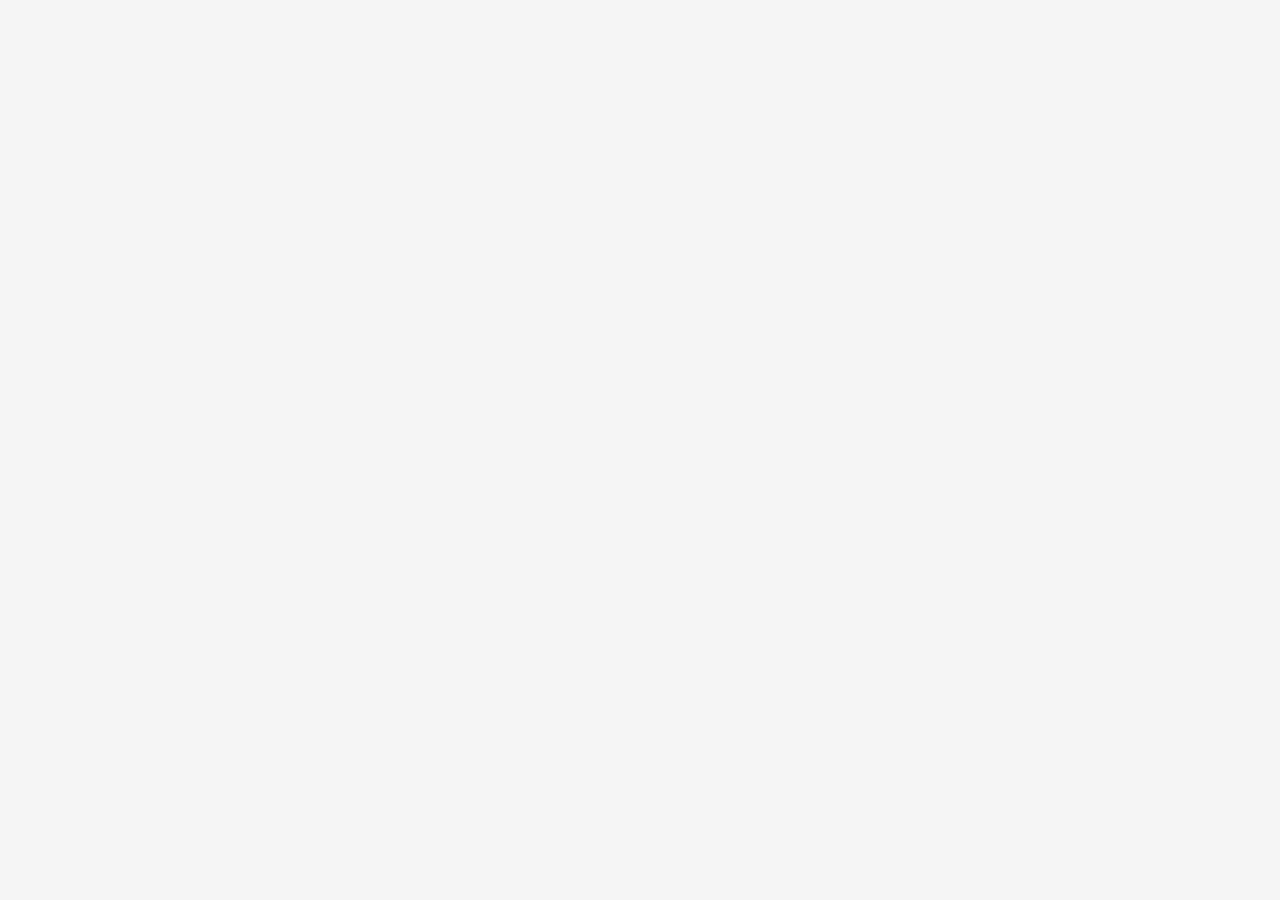
==== commit 08c93ebc: "sync source: 2026-10-31 08:49:47" ====
--- a/VirtualizationOpsTool/Resources/help.html
+++ b/VirtualizationOpsTool/Resources/help.html
@@ -1,1730 +1,2581 @@
-<!DOCTYPE html>
-<html lang="zh-CN">
-<head>
-    <meta charset="UTF-8">
-    <meta name="viewport" content="width=device-width, initial-scale=1.0">
-    <title>VmOps 使用帮助</title>
-    <link rel="icon" href="vmware.ico">
-    <base target="_blank">
-    <style>
-        * { margin: 0; padding: 0; box-sizing: border-box; }
-        body {
-            font-family: "Microsoft YaHei", "Segoe UI", sans-serif;
-            background: #f5f5f5;
-            color: #333;
-            line-height: 1.8;
-            padding: 20px;
-            overflow-x: hidden;
-        }
-        .container {
-            max-width: 100%;
-            width: auto;
-            margin: 0 auto;
-            background: #fff;
-            border-radius: 8px;
-            box-shadow: 0 2px 10px rgba(0,0,0,0.1);
-            padding: 20px 30px;
-        }
-        h1 {
-            color: #1a73e8;
-            border-bottom: 2px solid #1a73e8;
-            padding-bottom: 10px;
-            margin-bottom: 20px;
-        }
-        h2 {
-            color: #333;
-            margin: 30px 0 15px;
-            padding-left: 10px;
-            border-left: 3px solid #1a73e8;
-        }
-        h3 { color: #555; margin: 20px 0 10px; }
-        h4 { color: #666; margin: 15px 0 8px; }
-        p { margin: 10px 0; }
-        .step {
-            background: #f8f9fa;
-            border: 1px solid #e0e0e0;
-            border-radius: 6px;
-            padding: 15px 20px;
-            margin: 10px 0;
-        }
-        .step-number {
-            display: inline-block;
-            background: #1a73e8;
-            color: #fff;
-            width: 24px; height: 24px;
-            line-height: 24px; text-align: center;
-            border-radius: 50%;
-            margin-right: 10px;
-            font-weight: bold;
-        }
-        code {
-            background: #f0f0f0;
-            padding: 2px 8px;
-            border-radius: 4px;
-            font-family: "Consolas", "Courier New", monospace;
-            color: #d63384;
-            font-size: 14px;
-        }
-        .code-block {
-            background: #1e1e1e;
-            color: #d4d4d4;
-            padding: 15px 20px;
-            border-radius: 6px;
-            margin: 10px 0;
-            overflow-x: auto;
-            font-family: "Consolas", "Courier New", monospace;
-            font-size: 14px;
-            line-height: 1.6;
-        }
-        .code-block .comment { color: #6a9955; }
-        .code-block .cmd { color: #569cd6; }
-        .code-block .str { color: #ce9178; }
-        .code-block .var { color: #9cdcfe; }
-        .note {
-            background: #fff3cd;
-            border: 1px solid #ffc107;
-            border-radius: 6px;
-            padding: 12px 15px;
-            margin: 15px 0;
-        }
-        .success {
-            background: #d4edda;
-            border: 1px solid #28a745;
-            border-radius: 6px;
-            padding: 12px 15px;
-            margin: 15px 0;
-        }
-        .error-box {
-            background: #f8d7da;
-            border: 1px solid #dc3545;
-            border-radius: 6px;
-            padding: 12px 15px;
-            margin: 15px 0;
-        }
-        .info-box {
-            background: #d1ecf1;
-            border: 1px solid #17a2b8;
-            border-radius: 6px;
-            padding: 12px 15px;
-            margin: 15px 0;
-        }
-        table {
-            width: 100%;
-            border-collapse: collapse;
-            margin: 15px 0;
-        }
-        th, td {
-            border: 1px solid #ddd;
-            padding: 10px 15px;
-            text-align: left;
-        }
-        th { background: #1a73e8; color: #fff; }
-        tr:nth-child(even) { background: #f8f9fa; }
-        ul, ol { padding-left: 25px; margin: 10px 0; }
-        li { margin: 5px 0; }
-        .footer {
-            text-align: center;
-            margin-top: 30px;
-            padding-top: 20px;
-            border-top: 1px solid #e0e0e0;
-            color: #888;
-            font-size: 14px;
-        }
-        .footer-contact {
-            margin-top: 12px;
-            font-size: 13px;
-        }
-        .footer-contact a {
-            color: #1a73e8;
-            text-decoration: none;
-        }
-        .footer-contact a:hover {
-            text-decoration: underline;
-        }
-        .version-badge {
-            display: inline-block;
-            background: #1a73e8;
-            color: #fff;
-            font-size: 12px;
-            padding: 2px 10px;
-            border-radius: 10px;
-            font-family: Consolas, 'Courier New', monospace;
-            margin-left: 4px;
-        }
-        .toc-sidebar {
-            position: fixed;
-            left: 0; top: 0;
-            width: 210px;
-            height: 100vh;
-            background: rgba(26, 115, 232, 0.95);
-            border-radius: 0 8px 8px 0;
-            padding: 20px 14px;
-            z-index: 1000;
-            overflow-y: auto;
-            box-shadow: 2px 0 10px rgba(0,0,0,0.2);
-            transition: transform 0.3s ease;
-            display: flex;
-            flex-direction: column;
-        }
-        .toc-sidebar h4 {
-            color: #fff;
-            font-size: 16px;
-            margin: 0 0 12px 0;
-            text-align: center;
-            border-bottom: 1px solid rgba(255,255,255,0.3);
-            padding-bottom: 10px;
-            flex-shrink: 0;
-        }
-        .toc-sidebar ul { list-style: none; padding: 0; margin: 0; flex: 1; overflow-y: auto; }
-        .toc-sidebar li { margin: 0; padding: 0; }
-        .toc-sidebar a {
-            display: block;
-            color: rgba(255,255,255,0.85);
-            text-decoration: none;
-            font-size: 15px;
-            padding: 6px 10px;
-            border-radius: 4px;
-            transition: all 0.2s;
-            white-space: nowrap;
-            line-height: 1.5;
-        }
-        .toc-sidebar a:hover { background: rgba(255,255,255,0.2); color: #fff; }
-        .toc-sidebar .has-children > a::after {
-            content: ' ▾';
-            font-size: 12px;
-            opacity: 0.7;
-        }
-        .toc-sidebar .has-children.open > a::after {
-            content: ' ▴';
-        }
-        .toc-sidebar .children {
-            list-style: none;
-            padding: 0;
-            margin: 0;
-            max-height: 0;
-            overflow: hidden;
-            transition: max-height 0.25s ease;
-        }
-        .toc-sidebar .has-children.open > .children {
-            max-height: 500px;
-        }
-        .toc-sidebar .children li.sub { padding-left: 18px; }
-        .toc-sidebar .children li.sub a { font-size: 14px; color: rgba(255,255,255,0.7); }
-        .toc-sidebar .children li.sub a:hover { color: #fff; }
-        .toc-sidebar .children li.sub.active a { color: #fff; background: rgba(255,255,255,0.25); }
-        .toc-sidebar .sub { padding-left: 0; }
-        .container { margin-left: 240px; max-width: calc(100% - 240px); }
-        @media (max-width: 900px) {
-            .toc-sidebar { position: static; transform: none; border-radius: 8px; margin-bottom: 20px; max-height: none; }
-            .container { margin-left: 0; max-width: 100%; }
-        }
-        hr { border: none; border-top: 2px solid #e0e0e0; margin: 25px 0; }
-        .risk-low { color: #28a745; font-weight: bold; }
-        .risk-mid { color: #fd7e14; font-weight: bold; }
-        .risk-high { color: #dc3545; font-weight: bold; }
-        .badge {
-            display: inline-block;
-            padding: 2px 8px;
-            border-radius: 4px;
-            font-size: 12px;
-            font-weight: bold;
-        }
-        .badge-green { background: #d4edda; color: #155724; }
-        .badge-orange { background: #fff3cd; color: #856404; }
-        .badge-red { background: #f8d7da; color: #721c24; }
-        .script-wrapper {
-            position: relative;
-            margin: 10px 0;
-        }
-        .code-block { position: relative; }
-        .code-block .copy-btn {
-            position: absolute;
-            top: 6px;
-            right: 6px;
-            padding: 3px 10px;
-            font-size: 12px;
-            border: 1px solid #1a73e8;
-            border-radius: 4px;
-            background: #fff;
-            color: #1a73e8;
-            cursor: pointer;
-            font-family: "Microsoft YaHei", "Segoe UI", sans-serif;
-            transition: all 0.15s;
-        }
-        .code-block .copy-btn:hover {
-            background: #1a73e8;
-            color: #fff;
-        }
-        .code-block .copy-btn.copied {
-            background: #28a745;
-            border-color: #28a745;
-            color: #fff;
-        }
-        .script-wrapper .code-block {
-            margin-top: 0;
-        }
-        .script-actions {
-            position: absolute;
-            top: 6px;
-            right: 6px;
-            display: flex;
-            gap: 6px;
-            z-index: 5;
-        }
-        .script-actions button {
-            padding: 3px 10px;
-            font-size: 12px;
-            border: 1px solid #1a73e8;
-            border-radius: 4px;
-            background: #fff;
-            color: #1a73e8;
-            cursor: pointer;
-            font-family: "Microsoft YaHei", "Segoe UI", sans-serif;
-            transition: all 0.15s;
-        }
-        .script-actions button:hover {
-            background: #1a73e8;
-            color: #fff;
-        }
-        .script-actions button.copied {
-            background: #28a745;
-            border-color: #28a745;
-            color: #fff;
-        }
-    </style>
-</head>
-<body>
-<nav class="toc-sidebar">
-    <h4>目录导航</h4>
-    <ul>
-        <li><a data-href="#intro">程序简介</a></li>
+<!DOCTYPE htmlB�+[[��H��+Pӈ�УƆVC�Т��WF6�'6WC�%UDbӂ 4(�����ф������٥�����Ј����ѕ���ݥ�Ѡ���٥���ݥ�Ѡ�����ѥ���͍����ĸ���4(�����ѥѱ��Y�=�̃����R��⻖*��ѥѱ��4(����񱥹��ɕ�􉥍�����ɕ��ٵ݅ɔ�����
+    <base target="_blank">
+    <style>
+        * { margin: 0; padding: 0; box-sizing: border-box; }
+        body {
+            font-family: "Microsoft YaHei", "Segoe UI", sans-serif;
+            background: #f5f5f5;
+            color: #333;
+            line-height: 1.8;
+            padding: 20px;
+            overflow-x: hidden;
+        }
+        .container {
+            max-width: 100%;
+            width: auto;
+            margin: 0 auto;
+            background: #fff;
+            border-radius: 8px;
+            box-shadow: 0 2px 10px rgba(0,0,0,0.1);
+            padding: 20px 30px;
+        }
+        h1 {
+            color: #1a73e8;
+            border-bottom: 2px solid #1a73e8;
+            padding-bottom: 10px;
+            margin-bottom: 20px;
+        }
+        h2 {
+            color: #333;
+            margin: 30px 0 15px;
+            padding-left: 10px;
+            border-left: 3px solid #1a73e8;
+        }
+        h3 { color: #555; margin: 20px 0 10px; }
+        h4 { color: #666; margin: 15px 0 8px; }
+        p { margin: 10px 0; }
+        .step {
+            background: #f8f9fa;
+            border: 1px solid #e0e0e0;
+            border-radius: 6px;
+            padding: 15px 20px;
+            margin: 10px 0;
+        }
+        .step-number {
+            display: inline-block;
+            background: #1a73e8;
+            color: #fff;
+            width: 24px; height: 24px;
+            line-height: 24px; text-align: center;
+            border-radius: 50%;
+            margin-right: 10px;
+            font-weight: bold;
+        }
+        code {
+            background: #f0f0f0;
+            padding: 2px 8px;
+            border-radius: 4px;
+            font-family: "Consolas", "Courier New", monospace;
+            color: #d63384;
+            font-size: 14px;
+        }
+        .code-block {
+            background: #1e1e1e;
+            color: #d4d4d4;
+            padding: 15px 20px;
+            border-radius: 6px;
+            margin: 10px 0;
+            overflow-x: auto;
+            font-family: "Consolas", "Courier New", monospace;
+            font-size: 14px;
+            line-height: 1.6;
+        }
+        .code-block .comment { color: #6a9955; }
+        .code-block .cmd { color: #569cd6; }
+        .code-block .str { color: #ce9178; }
+        .code-block .var { color: #9cdcfe; }
+        .note {
+            background: #fff3cd;
+            border: 1px solid #ffc107;
+            border-radius: 6px;
+            padding: 12px 15px;
+            margin: 15px 0;
+        }
+        .success {
+            background: #d4edda;
+            border: 1px solid #28a745;
+            border-radius: 6px;
+            padding: 12px 15px;
+            margin: 15px 0;
+        }
+        .error-box {
+            background: #f8d7da;
+            border: 1px solid #dc3545;
+            border-radius: 6px;
+            padding: 12px 15px;
+            margin: 15px 0;
+        }
+        .info-box {
+            background: #d1ecf1;
+            border: 1px solid #17a2b8;
+            border-radius: 6px;
+            padding: 12px 15px;
+            margin: 15px 0;
+        }
+        table {
+            width: 100%;
+            border-collapse: collapse;
+            margin: 15px 0;
+        }
+        th, td {
+            border: 1px solid #ddd;
+            padding: 10px 15px;
+            text-align: left;
+        }
+        th { background: #1a73e8; color: #fff; }
+        tr:nth-child(even) { background: #f8f9fa; }
+        ul, ol { padding-left: 25px; margin: 10px 0; }
+        li { margin: 5px 0; }
+        .footer {
+            text-align: center;
+            margin-top: 30px;
+            padding-top: 20px;
+            border-top: 1px solid #e0e0e0;
+            color: #888;
+            font-size: 14px;
+        }
+        .footer-contact {
+            margin-top: 12px;
+            font-size: 13px;
+        }
+        .footer-contact a {
+            color: #1a73e8;
+            text-decoration: none;
+        }
+        .footer-contact a:hover {
+            text-decoration: underline;
+        }
+        .version-badge {
+            display: inline-block;
+            background: #1a73e8;
+            color: #fff;
+            font-size: 12px;
+            padding: 2px 10px;
+            border-radius: 10px;
+            font-family: Consolas, 'Courier New', monospace;
+            margin-left: 4px;
+        }
+        .toc-sidebar {
+            position: fixed;
+            left: 0; top: 0;
+            width: 210px;
+            height: 100vh;
+            background: rgba(26, 115, 232, 0.95);
+            border-radius: 0 8px 8px 0;
+            padding: 20px 14px;
+            z-index: 1000;
+            overflow-y: auto;
+            box-shadow: 2px 0 10px rgba(0,0,0,0.2);
+            transition: transform 0.3s ease;
+            display: flex;
+            flex-direction: column;
+        }
+        .toc-sidebar h4 {
+            color: #fff;
+            font-size: 16px;
+            margin: 0 0 12px 0;
+            text-align: center;
+            border-bottom: 1px solid rgba(255,255,255,0.3);
+            padding-bottom: 10px;
+            flex-shrink: 0;
+        }
+        .toc-sidebar ul { list-style: none; padding: 0; margin: 0; flex: 1; overflow-y: auto; }
+        .toc-sidebar li { margin: 0; padding: 0; }
+        .toc-sidebar a {
+            display: block;
+            color: rgba(255,255,255,0.85);
+            text-decoration: none;
+            font-size: 15px;
+            padding: 6px 10px;
+            border-radius: 4px;
+            transition: all 0.2s;
+            white-space: nowrap;
+            line-height: 1.5;
+        }
+        .toc-sidebar a:hover { background: rgba(255,255,255,0.2); color: #fff; }
+        .toc-sidebar .has-children N��Y�\�+�B��۝[��	�8��s�Тf��B�6��S�'��Т�6�G���s�Т�Т�F�2�6�FV&"�2�6���G&V���V����gFW"�Т6��FV�C�r)kBs�Т�Т�F�2�6�FV&"�6���G&V��ТƗ7B�7G��S����S�ТFF��s��Т�&v���Т��ֆV�v�C��Т�fW&f��s���FFV�ТG&�6�F�����ֆV�v�B�#W2V6S�Т�Т�F�2�6�FV&"�2�6���G&V���V���6���G&V��Т��ֆV�v�C�S��Т�Т�F�2�6�FV&"�6���G&V�ƒ�7V"�FF��r��VgC�����Т�F�2�6�FV&"�6���G&V�ƒ�7V"�f��B�6��S�G��6���#�&v&�#SR�#SR�#SR��r���Т�F�2�6�FV&"�6���G&V�ƒ�7V"���fW"�6���#�6ffc��Т�F�2�6�FV&"�6���G&V�ƒ�7V"�7F�fR�6���#�6ffc�&6�w&�V�C�&v&�#SR�#SR�#SR��#R���Т�F�2�6�FV&"�7V"�FF��r��VgC���Т�6��F��W"��&v����VgC�#C�����v�GF��6�2�R�#C����Т�VF�����v�GF������Т�F�2�6�FV&"��6�F���7FF�3�G&�6f�&Ӣ���S�&�&FW"�&F�W3�����&v���&�GF�Ӣ#����ֆV�v�C����S��Т�6��F��W"��&v����VgC�����v�GF��S��Т�Т�"�&�&FW#����S�&�&FW"�F��'�6�ƖB6SSS��&v��#W���Т�&�6����r�6���#�3#�sCS�f��B�vV�v�C�&��C��Т�&�6��֖B�6���#�6fCvSC�f��B�vV�v�C�&��C��Т�&�6�ֆ�v��6���#�6F33SCS�f��B�vV�v�C�&��C��Т�&FvR�ТF�7�����Ɩ�R�&��6��ТFF��s�'����Т&�&FW"�&F�W3�G��Тf��B�6��S�'��Тf��B�vV�v�C�&��C�Т�Т�&FvR�w&VV��&6�w&�V�C�6CFVFF�6���#�3SSs#C��Т�&FvR��&�vR�&6�w&�V�C�6ffc66C�6���#�3�ScCC��Т�&FvR�&VB�&6�w&�V�C�6c�CvF�6���#�3s#3#C��Т�67&�B�w&W"�Т�6�F���&V�F�fS�Т�&v����Т�Т�6�FR�&��6���6�F���&V�F�fS��Т�6�FR�&��6��6���'F��Т�6�F���'6��WFS�ТF��g��Т&�v�C�g��ТFF��s�7���Тf��B�6��S�'��Т&�&FW#��6�ƖB3s6S��Т&�&FW"�&F�W3�G��Т&6�w&�V�C�6ffc�Т6���#�3s6S��Т7W'6�#����FW#�Тf��B�f֖Ǔ�$֖7&�6�gB��V�"�%6Vv�RT�"�6�2�6W&�c�ТG&�6�F������W3�Т�Т�6�FR�&��6��6���'F㦆�fW"�Т&6�w&�V�C�3s6S��Т6���#�6ffc�Т�Т�6�FR�&��6��6���'F��6��VB�Т&6�w&�V�C�3#�sCS�Т&�&FW"�6���#�3#�sCS�Т6���#�6ffc�Т�Т�67&�B�w&W"�6�FR�&��6��Т�&v���F���Т�Т�67&�B�7F���2�Т�6�F���'6��WFS�ТF��g��Т&�v�C�g��ТF�7���f�W��Тv�g��Т�֖�FW��S�Т�Т�67&�B�7F���2'WGF���ТFF��s�7���Тf��B�6��S�'��Т&�&FW#��6�ƖB3s6S��Т&�&FW"�&F�W3�G��Т&6�w&�V�C�6ffc�Т6���#�3s6S��Т7W'6�#����FW#�Тf��B�f֖Ǔ�$֖7&�6�gB��V�"�%6Vv�RT�"�6�2�6W&�c�ТG&�6�F������W3�Т�Т�67&�B�7F���2'WGF�㦆�fW"�Т&6�w&�V�C�3s6S��Т6���#�6ffc�Т�Т�67&�B�7F���2'WGF���6��VB�Т&6�w&�V�C�3#�sCS�Т&�&FW"�6���#�3#�sCS�Т6���#�6ffc�Т�Т��7G��S�У���VC�У�&�G�4(�؁������ѽ��ͥ����Ȉ
+    <h4>目录导航</h4B�+[�B�C�FFև&Vc�"6��G&�#�z���7��介</a></li>
+
+        <li class="has-children open">
+            <a data-href="#env">一、环境准备</aB�+[�\��H��[+�[���B�H�\��H��X���FFև&Vc�"6��7F�����Ɩ�R#�Yʎ{�ֺ'����𽱤�4(����������������񱤁�������Ո��񄁑�ф��ɕ�􈍥��х�������������ǚr떺'����𽱤�4(����������������񱤁�������Ո��񄁑�ф��ɕ�􈍍�������A�ݕ�+1$��7�����𽱤�4(�������������հ�4(��������𽱤�4(4(��������񱤁�����􉡅̵�����ɕ��
+            <a data-href="#interface">二、界面怺)�+�O�B�+[�\��H��[+�[���B�H�\��H��X���H]KZ+�Y�H��X�ȏ�X�:hmy�c�����Ɛ4(����������������񱤁�������Ո��񄁑�ф��ɕ���х��͉�Ȉ状态栏与�:(c9��yms�����Ɛ4(�������������հ�4(��������𽱤�4(4(��������񱤁�����􉡅̵�����ɕ���4(������������񄁑�ф��ɕ�􈍙��܈���'��N7��s����,��4(�������������հ������􉍡���ɕ���4(����������������񱤁�������Ո��񄁑�ф��ɕ���ѕ��������Ј���{�:�����@��𽱤�4(����������������񱤁�������Ո��񄁑�ф��ɕ���ѕ��������执行部署</a></liB�+�[�B�+�O�B�B�H�\��H�\�X�[+�[���B�H]KZ+�Y�H�ܙ\��\��K]X�ȏ�f�8+�XNk�i�^��"F#��4(�������������հ������􉍡���ɕ���4(����������������񱤁�������Ո�<a data-href="#vm-list":&f�����.�b%�(j+�O�+�@Т�ƒ6�73�'7V"#��FFև&Vc�"6��7B�Ɨ7B#���r赭�储/网络列表</a+�O�B�H�\��H��X���FFև&Vc�"7f��&�v�B�6Ɩ6�#�X�^X�d�X�>�J�i8�K����𽱤�4(����������������񱤁�������Ո�<a data-href="#batch-ops">批量 VM ��e+���y/g+�O�+�@Т�ƒ6�73�'7V"#��FFև&Vc�"6�F�W"��V�W2#�	�yJ����X�S��𽱤�4(�������������հ
+        </liB�B�H�\��H�\�X�[+�[���B�H]KZ+�Y�H���݋YY]܈�K�N8+{�n��+X�~��F#���Т�V�6�73�&6���G&V�#�Т�ƒ6�73�'7V"#��FFև&Vc�"677b�f�V�G2#�Z�~j�^��Ni����𽱤�4(����������������񱤁�������Ո�<a data-href="#csv-naming"9doyd#z)�9b&O+�O�+�@Т��V��Т��Ɠ�РТ�Ɠ��FFև&Vc�"6�fgF���#�XZ�8�feF���F#�����Ɠ�РТ�ƒ6�73�&�2�6���G&V�#�Т�FFև&Vc�"7&7F�6��6�G2#�K�>8+[��yJ�Y�K�NZ��h����[�S��4(�������������հ������􉍡���ɕ���4(����������������񱤁�������Ո�<a data-href="#practical-vmware-unlun"�]�\�H9cn:/oHS�+�C��Ɠ�Т�ƒ6�73�'7V" 񄁑�ф��ɕ���Ʌ�ѥ��������Ĉ�9O����^��V�js���B�</li>
+                <li class="sub"H]KZ+�Y�H��+�X�X�[+]�]�\�KX�Y+ȏ��]�\�H9n.9�*9doy.�+�O�+�@Т�ƒ6�73�'7V"#��FFև&Vc�"7&7F�6��f�g2�W��B#�&���T�Y5L��VÚ6���c�
+���𽱤
+                <li class="sub"><a data-href="#practical-vmware-cert"�]�\�H:+�y.i�e�h�+�O�+�O�B�H�\��H��X���H]KZ+�Y�H��+�X�X�[+]�]�\�K\ۘ\+�����]�\�H9n�xZ~z�+yc�����Ɛ4(����������������񱤁�������Ո��񄁑�ф��ɕ���Ʌ�ѥ����ٵ݅ɔ�����ݽɐ��Y5݅ɔ������^���c���B�</li>
+                <li class="sub"H]KZ+�Y�H��+�X�X�[+]�]�\�K]\ܘYH���]�\�H9�b9�+9ca���+�O�+�@Т��V��Т��Ɠ�РТ�Ɠ��FFև&Vc�"6f#�XZ���㢞�^���c��;�Rg�����理</a></li>
+    </ulB�+ۘ]��B�B�]��\��H��۝Z[�\���B�+HYH�[�+�ȏ��S�+�9/o��*9n+�b�O+�+O�B�+�+�+�ۙ�f��3��7G&��s�i��K�j˒�O������k�fk�.�2[��Ӛ*����Fc��计的批量虚拟机部署与自动化配置工具。本工具通���Ո9���.��acy�k�&f�����.�c๥l;�#9b*y�*��\��[
+��]�\�H��\��H9.#�+�+�ۙϝ��[�\��\��\�9�%�T�H9..��.�+��+�ۙψ9.�9.���#9k���:&f�����.��9�nza��b&�n�� z!�b�:acy�k�T9g,9g`9�by�dy��9c๥l;��ZJV��+5��重复急�b[z^i8�K���3�f7��;�ޗ��s��x���#9��9ca��{�NiX�x�N���4(4(������������*�����4(�����հ�4(�������������ɽ��批量部署虚拟机</strong;�&�`&�,r55bj�+i��ih~K�nh���x�Z�K�����h��iˮ�X�{���Ȅ5^8+Xh^Zَ8+ZَX*�8+{�+{��8+{�+X[>8+h�z+z؞�Ȟ���K��J�Z��h�ZI�X����h��iˮy�NX��[��K��:�{�#��Ɠ�Т�Ɛ���ɽ�������C�~������;����B���ɽ�����k��{�^ۚ~�����fk�.�r����r���c�
+����G��s��'����C�"_�����3�R��2�Bs�ҋ������+�+M[��+击�y�"�*n{�nK���𽱤�4(�������������ɽ��VM 日常�9��+��+�ۙ��ɮX�n{�NK��h��XϦR��+单，涵盖�9�"�-�h�^8+yK^k�z�+yn8+{�n��+�X�{���ȇd5R�Xh^Zَi���;�X�~���8+z��X�>{�N8wVW7D�2{�+{��K��Z�nz+�'����nc����B�����兊f��� yo�xZ^���B��"��f���'����#�N7��p𽱤
+        <li><strong>批重��y/g+��+�ۙϻɮZI���d�Y�h���x�h�~��yK^k�i8�K��8+[��xZ~i8�K��8+X���N���h��iˮ8+h���x���+z{��ȎK��iˢd��F�����XNk�k�7F�&vRd��F����$𽱤
+        <li><strong>VMRC �9�"����b-�c��7G&��s��k�r��fk�.�r뢦情页一键打开 VMware Remote Console 远程控制台</li>
+        <li+�+�ۙϹg*9���%�/�yb%�(j+��+�ۙϻ�&�a�y�k�(j9�/9�%�/�yfj;�#9k�9aiH+�9�%�/�H+�9/�ykf�Ո:`�9�l��(y�oihR�ۼ�无需外部工具</liB�O�+�+�ۙϓՑ���:fṢ$+��+�ۙϻɮiJ�2���+迖��������6��=Y�=Y�Y5`�����<𽱤
+        <li><strong>连接凭据记忆</strong>�&�!�b�9/�ykf+��[�\�+�T�H:/繣�zacy�k�.#�k�� {�#9�+�� z/繣�yb*�d#{�#9a��l$za�yi#z/��aiO+�O�B�+�[ РТƃ3�ϒ�;�r��ޗ�����4(��������r��ޗ�ߚr�"w������k����fk�.�2[��Ӛ*��n��b�^�����C��Ӣ3���>G��3��?���V��r�R�꟞:����j��{�f����R���;�2��c�2[��3��˖ߖ���ϖ�k�>��v��j�&�+?����ˢ��*o���
+    <div class="success"9�+9m�yam�m�g*9k��fay�'�.����h��.+zeo��'��,�k��-����Θ.yJ�K����h+�)+{�+h���x��:�{�.���h��iˮX+�^�����维的企业场景。<br><strong9�+9m�yam��.9.ayacz-.{�#9..�.*�.��am:-��o 9a+��Ίߖ.��V�R��"[�R��6[����ɽ��</divB�B�+�z��[��i[h��ih~K�c���3�Т��z��[��i[h��ih~K�n{��K�ZَX*�Yʂ�6�FP�AAQ�qY5Q���p𽍽�� 目录下ɣ���Т�F&�P4(�������������Ѡ文件</th><th:+Ni����F����G#�Т�G �ѐ��ɕ���ѥ��̹�ͽ��ѐ��ѐ���{�:��+��6���#�R��2��+��ѕȀ��Ma���ⓞ�7���z/��3�2�B��rÖv��R��"ߖ_、用户名、塹� y����\�M�9�%�� y/�ykf;�#9c��acy�k�/繣�yb*�d#{�"O+��+�+�Т�G#��FA������}ٵ}���й����ѐ��ѐ部署用的 CSV 模板文件（UTF-8 BOM 编码）</td></tr>
+        <tr+��W��X�K���ۏ+��+�-a9��9�$�kf;�"9�"y�#yb�yfjT9b!���ykf9`�;�#9b-���9�$�kf9d#���9��;�"O+��+�+��B�+�X�@РТƃ"�C�&V�b#����:����+��+���4(�������Y�=�̃��w��X����ɽ���Y5݅ɔ�A�ݕ�+1$���ɽ��������v_��8�Y5݅ɔ��+��ѕȁM��ٕȃ�"X�Ma�����r��o��3�ꓒ�K�+����R��&7��ߞ����w��˖�'���A�ݕ�+1'���
+
+    <h3 id="install-online">1. 在线安装</h3>
+    <div class="step"><span class="step-number"+O+��[��+�+�ۙϹ.�y�y�!�df:.�K��h�� �A�ݕ�M�������ɽ��<p9�"H��O��[�
+�+���N��Θ�h��%v��F�w2�vW%6�V���z�+ynY��.8#�� 𽑥�
+    <div class="step"+�[��\��H��\+[�[X�\����+��[��+�+�ۙΊ����&���3��[�V����ɽ��<div class="code-block"+�[��\��H��Y�6WB�W�V7WF����Ɩ7���7��&V��FU6�v�VC��F�`𽑥�
+    <div class="step"+�[��\��H��\+[�[X�\����+��[��+�+�ۙΊ�����任 PSGallery 安装源并安装</strong>
+        <div class="code-block"B�+�[��\��H��Y���]+Tԙ\��]ܞO+��[��+�[��\��H��\���S�[YO+��[����[\�H+�[��\��H��\���R[��[][۔�X�O+��[�G'W7FVC�' 4(�����������������������􉍵���%��х���5��ձ��������������������مȈ-Name</span�]�\�K���\��CB�+�]��B�+�]��B�B�+�YH�[��[+[ٙ�[�H����:!,y�.�k�z(�{�"9��:#d;�"O+�+σB�+���9��z e9�dy�9�Z("�Խ��*9.�y."K�Nzx�ik�[���$���#9/&9ab:`"y��O+�+�ۙ�K��J�I�i�Έz�X��Z螊8S��7G&��s����4(4(��������Z��4���&�. :e+�!&��+:!�b�9k�z(�{Ȏhꎈ��$��
+    <div class="step"+�[��\��H��\+[�[X�\���O+��[��+�+�ۙ�K�^z�+ynY����K��h�>[��vW%6�V����7G&��s���hȒ�6�FQ]�����`𽍽�����3�'�.��]�����́A�ݕ�M����������B�F`������𽑥��4(�����؁�������ѕ����������������ѕ���յ��Ȉ�������<strong>复制并执行以下脚本</strong>
+        <p:!&��+9/&�!�b�9.�."�/oy�#yb�yfj:#��ab�vW$4Ē���3������ z)虚N��������3�"C�����7�����</p>
+        <div class="script-wrapper">
+            <div class="script-actions">
+                <button onclick="copyScript(this)"<%8�ZH�X�nK�>z��'WGF���Т�'WGF����6Ɩ6��'6fU67&�B�F��2�u�vW$4ĕ��ffƖ�U���7F���3r�#�R� 下载脚本</button>
+            </div>
+            <script type="text/plain" id="ps1-install-script">$zipUrl = 'http://file.trasen.cn/?download&weblink=e1b38afda665dad9272af8dfe67183fa&realfilename=VMware-PowerCLI-13.2.1-22851661.zip'
+$zipPath = "$env:TEMP\powercli.zip"
+
+$isAdmin = ([Security.Principal.WindowsPrincipal] [Security.Principal.WindowsIdentity]::GetCurrent()).IsInRole([Security.Principal.WindowsBuiltInRole]::Administrator)
+if ($isAdmin) {
+    $destDir = "$env:ProgramFiles\WindowsPowerShell\Modules"
+    Write-Host "[管理员] 安装到全局模坕��oeN�	\�\��B�H[+�H+�B�	\�\�H�[���T�T��ђSW��[Y[�+��[������\��[[�+[\ȃB�ܚ]KR������z�+ynY��Z螊8^X�[�>X��yJ�h�~j�+Y�~y��[�S�FFW7DF�""�f�&Vw&�V�D6���"�V���pЧ�РЧG'��6WB�W�V7WF����Ɩ7�&V��FU6�v�VB�66�R7W'&V�EW6W"�f�&6R�W'&�$7F���7F��6F6���РХw&�FRԆ�7B%��E�K������vW$4Ē����� Ц7W&��W�R����"G��F�""G��W&� Ц�b�D�5DU��D4�DR��R��w&�FR�W'&�".K�����ZK+�J^���7W&���NY��zD�5DU��D4�DR#�W��B�Ц�b����B�FW7B�F�G��F����w&�FR�W'&�".K�����ZK+�J^��Ί�~j8i�^{�+{��h�nh��X��K�����#�W��B�РХw&�FRԆ�7B%�"�E��z>X�X�FFW7DF�"��� Ф�WrԗFV�ԗFV�G�RF�&V7F�'��F�FFW7DF�"�f�&6R��WB��V��ФW��B�&6��fR�F�G��F��FW7F��F���F�FFW7DF�"�f�&6PРХw&�FRԆ�7B%�2�E��z>��Nih~K�n���j�"��� ФvWB�6���D�FV�FFW7DF�%�d�v&R��&V7W'6R�f��R�V�&��6��f��PРХw&�FRԆ�7B%�B�E��X�{���vW$4Ē[�n��Ί���� Х6WB��vW$4Ĕ6��f�wW&F���Ԗ�fƖD6W'F�f�6FT7F����v��&R�6��f�&ӢFf�6PФvWB���GV�R�Ɨ7Df��&�Rd�v&R��vW$4Ē�6V�V7B��R�fW'6���РХw&�FRԆ�7B.)�2�K+iˮZ螊8^Z��h����X��Ϧ^������_�#后打开 VmOps 佽�*8� ��B�+��ܚ\+�B�]��\��H���KX���ȃ�7�6�73�&6�B ���Uɰ���������������������Ȉ=</span> <span class="str"	�++++΋��]�[�\�����Y��K���K���+�ݛ]�\�K\��\��K�]\�+��+��[��'#�У�7�6�73�&6�B ���A�Ѡ����� <span class="str">=</span+�[��\��H��+����[���ST+��\��K��\�+��[�����'#�У�7�6�73�&6�B ������������ <span class="str">=</span
+��X�\�]+K�+�[��\[+��[����+�[��\[H��X�\�]+K�+�[��\[+��[����Y[�]+WN���]�\��[�
 
-        <li class="has-children open">
-            <a data-href="#env">一、环境准备</a>
-            <ul class="children">
-                <li class="sub"><a data-href="#install-online">在线安装</a></li>
-                <li class="sub"><a data-href="#install-offline">脱机安装</a></li>
-                <li class="sub"><a data-href="#config">PowerCLI 配置</a></li>
-            </ul>
-        </li>
-
-        <li class="has-children">
-            <a data-href="#interface">二、界面总览</a>
-            <ul class="children">
-                <li class="sub"><a data-href="#tabs">Tab 页签</a></li>
-                <li class="sub"><a data-href="#statusbar">状态栏与运行日志</a></li>
-            </ul>
-        </li>
-
-        <li class="has-children">
-            <a data-href="#flow">三、操作流程</a>
-            <ul class="children">
-                <li class="sub"><a data-href="#step-connect">连接资源</a></li>
-                <li class="sub"><a data-href="#step-deploy">执行部署</a></li>
-            </ul>
-        </li>
-
-        <li class="has-children">
-            <a data-href="#resource-tabs">四、资源查询 Tab</a>
-            <ul class="children">
-                <li class="sub"><a data-href="#vm-list">虚拟机列表</a></li>
-                <li class="sub"><a data-href="#host-list">主机/存储/网络列表</a></li>
-                <li class="sub"><a data-href="#vm-right-click">单台 VM 右键操作</a></li>
-                <li class="sub"><a data-href="#batch-ops">批量 VM 右键操作</a></li>
-                <li class="sub"><a data-href="#other-menus">通用菜单</a></li>
-            </ul>
-        </li>
-
-        <li class="has-children">
-            <a data-href="#csv-editor">五、编辑列表 Tab</a>
-            <ul class="children">
-                <li class="sub"><a data-href="#csv-fields">字段说明</a></li>
-                <li class="sub"><a data-href="#csv-naming">命名规则</a></li>
-            </ul>
-        </li>
-
-        <li><a data-href="#ovftool">六、OvfTool Tab</a></li>
-
-        <li class="has-children">
-            <a data-href="#practical-cmds">七、常用命令实战记录</a>
-            <ul class="children">
-                <li class="sub"><a data-href="#practical-vmware-unlun">VMware 卸载 LUN</a></li>
-                <li class="sub"><a data-href="#practical-nfs41">NFS访问故障处理</a></li>
-                <li class="sub"><a data-href="#practical-vmware-cmds">VMware 常用命令</a></li>
-                <li class="sub"><a data-href="#practical-vmfs-expand">扩展 VMFS 数据存储</a></li>
-                <li class="sub"><a data-href="#practical-vmware-cert">VMware 证书问题</a></li>
-                <li class="sub"><a data-href="#practical-vmware-snapshot">VMware 快照管理</a></li>
-                <li class="sub"><a data-href="#practical-vmware-password">VMware 密码问题处理</a></li>
-                <li class="sub"><a data-href="#practical-vmware-upgrade">VMware 版本升级</a></li>
-            </ul>
-        </li>
-
-        <li><a data-href="#faq">八、常见问题与错误处理</a></li>
-    </ul>
-</nav>
-
-<div class="container">
-    <h1 id="intro">VmOps 使用帮助</h1>
-    <p><strong>VmOps</strong> 是一款专为企业虚拟化维护人员设计的批量虚拟机部署与自动化配置工具。本工具通过 CSV 文件配置虚拟机参数，利用 PowerShell + VMware PowerCLI 与 <strong>vCenter Server 或 ESXi 主机</strong> 交互，实现虚拟机的批量创建、自动配置 IP 地址等网络参数，大幅减少重复性手工操作，降低工作负载，提升运维效率。</p>
-
-    <h3>核心功能</h3>
-    <ul>
-        <li><strong>批量部署虚拟机</strong>：通过 CSV 模板文件批量定义虚拟机配置（CPU、内存、存储、网络、网关、掩码等），一键完成多台虚拟机的创建与部署</li>
-        <li><strong>资源查询与管理</strong>：实时查询虚拟机、主机、存储、网络等资源列表，支持搜索过滤、导出 CSV、双击查看详细信息</li>
-        <li><strong>VM 日常运维</strong>：分组下拉右键菜单，涵盖远程连接、电源管理、编辑配置（vCPU/内存智能升降、端口组、GuestOS 网络与密码）、磁盘管理、迁移克隆、快照管理、删除等全栈操作</li>
-        <li><strong>批量操作</strong>：多选 VM 后批量执行电源操作、快照操作、删除虚拟机、批量迁移（主机 vMotion / 资源池 / Storage vMotion）</li>
-        <li><strong>VMRC 远程控制台</strong>：在虚拟机详情页一键打开 VMware Remote Console 远程控制台</li>
-        <li><strong>在线编辑列表</strong>：内置表格编辑器，导入 / 编辑 / 保存 CSV 部署模板文件，无需外部工具</li>
-        <li><strong>OVF Tool 集成</strong>：支持导出/导入/转换 OVF/OVA/VMX 格式</li>
-        <li><strong>连接凭据记忆</strong>：自动保存 vCenter / ESXi 连接配置与密码，支持连接别名，减少重复输入</li>
-    </ul>
-
-    <h3>关于本工具</h3>
-    <p>本工具最初为企业内部虚拟化维护团队日常运维而开发，经过长期生产环境的实际使用与持续优化，已具备稳定可靠的批量部署能力。</p>
-    <div class="success">本工具已在实际生产环境中长期稳定运行，适用于需要频繁批量部署虚拟机及日常运维的企业场景。<br><strong>本工具永久免费，为个人兴趣开发，请勿商用或售卖。</strong></div>
-
-    <h3>程序数据文件</h3>
-    <p>程序数据文件统一存储在 <code>%APPDATA%\VMTool\</code> 目录下：</p>
-    <table>
-        <tr><th>文件</th><th>说明</th></tr>
-        <tr><td>credentials.json</td><td>连接凭据（支持 vCenter / ESXi 两种类型，包含地址、用户域、用户名、密码经 Base64 编码保存，可配置连接别名）</td></tr>
-        <tr><td>deploy_vm_list.csv</td><td>部署用的 CSV 模板文件（UTF-8 BOM 编码）</td></tr>
-        <tr><td>vm_cache.json</td><td>资源缓存（按服务器 IP 分段存储，刷新缓存后更新）</td></tr>
-    </table>
-
-    <h2 id="env">一、环境准备</h2>
-    <p>VmOps 依赖 <strong>VMware PowerCLI</strong> 模块与 VMware vCenter Server 或 ESXi 主机进行交互。使用前请确保已安装 PowerCLI。</p>
-
-    <h3 id="install-online">1. 在线安装</h3>
-    <div class="step"><span class="step-number">1</span><strong>以管理员身份打开 PowerShell</strong><p>按 <code>Win + X</code>，选择"Windows PowerShell (管理员)"。</p></div>
-    <div class="step"><span class="step-number">2</span><strong>设置执行策略</strong><div class="code-block"><span class="cmd">Set-ExecutionPolicy</span> RemoteSigned</div></div>
-    <div class="step"><span class="step-number">3</span><strong>设置信任 PSGallery 安装源并安装</strong>
-        <div class="code-block">
-            <span class="cmd">Set-PSRepository</span> <span class="var">-Name</span> PSGallery <span class="var">-InstallationPolicy</span> Trusted<br>
-            <span class="cmd">Install-Module</span> <span class="var">-Name</span> VMware.PowerCLI
-        </div>
-    </div>
-
-    <h3 id="install-offline">2. 脱机安装（推荐）</h3>
-    <p>无法联网的环境请使用以下两种方式之一，优先选择<strong>一键脚本自动安装</strong>。</p>
-
-    <h4>方式一：一键脚本自动安装（推荐）</h4>
-    <div class="step"><span class="step-number">1</span><strong>以管理员身份打开 PowerShell</strong><p>按 <code>Win + X</code>，选择"Windows PowerShell (管理员)"。</p></div>
-    <div class="step"><span class="step-number">2</span><strong>复制并执行以下脚本</strong>
-        <p>脚本会自动从下载服务器获取 PowerCLI ZIP，解压、解除阻止、完成全部配置：</p>
-        <div class="script-wrapper">
-            <div class="script-actions">
-                <button onclick="copyScript(this)">📋 复制代码</button>
-                <button onclick="saveScript(this, 'PowerCLI_Offline_Install.ps1')">💾 下载脚本</button>
-            </div>
-            <script type="text/plain" id="ps1-install-script">$zipUrl = 'http://file.trasen.cn/?download&weblink=e1b38afda665dad9272af8dfe67183fa&realfilename=VMware-PowerCLI-13.2.1-22851661.zip'
-$zipPath = "$env:TEMP\powercli.zip"
-
-$isAdmin = ([Security.Principal.WindowsPrincipal] [Security.Principal.WindowsIdentity]::GetCurrent()).IsInRole([Security.Principal.WindowsBuiltInRole]::Administrator)
-if ($isAdmin) {
-    $destDir = "$env:ProgramFiles\WindowsPowerShell\Modules"
-    Write-Host "[管理员] 安装到全局模块目录: $destDir"
-} else {
-    $destDir = "$env:USERPROFILE\Documents\WindowsPowerShell\Modules"
-    Write-Host "[非管理员] 安装到当前用户模块目录: $destDir" -ForegroundColor Yellow
-}
-
-try { Set-ExecutionPolicy RemoteSigned -Scope CurrentUser -Force -ErrorAction Stop } catch { }
-
-Write-Host "[1/4] 下载 PowerCLI ZIP..."
-curl.exe -L -o "$zipPath" "$zipUrl"
-if ($LASTEXITCODE -ne 0) { Write-Error "下载失败，curl 返回码 $LASTEXITCODE"; exit 1 }
-if (-not (Test-Path $zipPath)) { Write-Error "下载失败，请检查网络或手动下载"; exit 1 }
-
-Write-Host "[2/4] 解压到 $destDir ..."
-New-Item -ItemType Directory -Path $destDir -Force | Out-Null
-Expand-Archive -Path $zipPath -DestinationPath $destDir -Force
-
-Write-Host "[3/4] 解除文件阻止..."
-Get-ChildItem $destDir\VMware* -Recurse -File | Unblock-File
-
-Write-Host "[4/4] 配置 PowerCLI 并验证..."
-Set-PowerCLIConfiguration -InvalidCertificateAction Ignore -Confirm:$false
-Get-Module -ListAvailable VMware.PowerCLI | Select Name, Version
-
-Write-Host "✓ 脱机安装完成，可关闭此窗口后打开 VmOps 使用。"
-</script>
-            <div class="code-block"><span class="cmd">$zipUrl</span> <span class="str">=</span> <span class="str">'https://developer.broadcom.com/tools/vmware-powercli/latest/'</span><br>
-<span class="cmd">$zipPath</span> <span class="str">=</span> <span class="str">"$env:TEMP\powercli.zip"</span><br><br>
-<span class="cmd">$isAdmin</span> <span class="str">=</span> ([Security.Principal.WindowsPrincipal] [Security.Principal.WindowsIdentity]::GetCurrent()).IsInRole([Security.Principal.WindowsBuiltInRole]::Administrator)<br>
-<span class="cmd">if</span> (<span class="var">$isAdmin</span>) {<br>
-&nbsp;&nbsp;&nbsp;&nbsp;<span class="cmd">$destDir</span> <span class="str">=</span> <span class="str">"$env:ProgramFiles\WindowsPowerShell\Modules"</span><br>
-&nbsp;&nbsp;&nbsp;&nbsp;<span class="cmd">Write-Host</span> <span class="str">"[管理员] 安装到全局模块目录: $destDir"</span><br>
-} <span class="cmd">else</span> {<br>
-&nbsp;&nbsp;&nbsp;&nbsp;<span class="cmd">$destDir</span> <span class="str">=</span> <span class="str">"$env:USERPROFILE\Documents\WindowsPowerShell\Modules"</span><br>
-&nbsp;&nbsp;&nbsp;&nbsp;<span class="cmd">Write-Host</span> <span class="str">"[非管理员] 安装到当前用户模块目录: $destDir"</span> -ForegroundColor Yellow<br>
-}<br><br>
-<span class="cmd">try</span> { Set-ExecutionPolicy RemoteSigned -Scope CurrentUser -Force -ErrorAction Stop } <span class="cmd">catch</span> { }<br><br>
-<span class="cmd">Write-Host</span> <span class="str">"[1/4] 下载 PowerCLI ZIP..."</span><br>
-<span class="cmd">curl.exe</span> -L -o <span class="str">"$zipPath"</span> <span class="str">"$zipUrl"</span><br>
-<span class="cmd">if</span> (<span class="var">$LASTEXITCODE</span> -ne 0) { Write-Error <span class="str">"下载失败，curl 返回码 $LASTEXITCODE"</span>; exit 1 }<br>
-<span class="cmd">if</span> (-not (Test-Path <span class="cmd">$zipPath</span>)) { Write-Error <span class="str">"下载失败，请检查网络或手动下载"</span>; exit 1 }<br><br>
-<span class="cmd">Write-Host</span> <span class="str">"[2/4] 解压到 <span class="var">$destDir</span> ..."</span><br>
-New-Item -ItemType Directory -Path <span class="cmd">$destDir</span> -Force | Out-Null<br>
-Expand-Archive -Path <span class="cmd">$zipPath</span> -DestinationPath <span class="cmd">$destDir</span> -Force<br><br>
-<span class="cmd">Write-Host</span> <span class="str">"[3/4] 解除文件阻止..."</span><br>
-Get-ChildItem <span class="cmd">$destDir</span>\VMware* -Recurse -File | Unblock-File<br><br>
-<span class="cmd">Write-Host</span> <span class="str">"[4/4] 配置 PowerCLI 并验证..."</span><br>
-Set-PowerCLIConfiguration -InvalidCertificateAction Ignore -Confirm:$false<br>
-Get-Module -ListAvailable VMware.PowerCLI | Select Name, Version<br><br>
-<span class="cmd">Write-Host</span> <span class="str">"✓ 脱机安装完成，可关闭此窗口后打开 VmOps 使用。"</span></div>
-        </div>
-        <div class="note">
-            <strong>说明</strong>：<code>curl.exe</code> 是 Windows 10/11 / Server 2019+ 自带的命令行工具（不是 PowerShell 的 Invoke-WebRequest），可直接使用。<br>
-            下载地址来自 Broadcom 官方仓库，如遇网络不可达，请使用<strong>方式二</strong>手动下载。
-        </div>
-    </div>
-
-    <h4>方式二：手动安装（备用）</h4>
-    <ol>
-        <li>如果需要脱机安装 PowerCLI，请从 <a target="_blank" href="https://developer.broadcom.com/tools/vmware-powercli/latest/" title="Broadcom 下载站">PowerCLI 下载页</a> 获取 ZIP 文件，或从内部文件服务器下载 <code>VMware-PowerCLI.zip</code>，传输到目标计算机。</li>
-        <li>使用 <code>$env:PSModulePath</code> 查看 PowerShell 模块路径</li>
-        <li>将 ZIP 文件内容解压到其中一个列出的文件夹中（推荐 <code>$env:ProgramFiles\WindowsPowerShell\Modules</code>）</li>
-        <li>进入模块目录，执行 <code>Get-ChildItem * -Recurse | Unblock-File</code> 取消文件阻止</li>
-        <li>使用 <code>Get-Module -Name VMware.PowerCLI -ListAvailable</code> 验证安装</li>
-        <li>忽略证书验证：<code>Set-PowerCLIConfiguration -InvalidCertificateAction Ignore</code></li>
-    </ol>
-
-
-    <h3 id="config">3. PowerCLI 配置</h3>
-    <div class="step"><span class="step-number">1</span><strong>查看已安装的模块</strong><div class="code-block"><span class="cmd">Get-Module -ListAvailable VMware*</span></div></div>
-    <div class="step"><span class="step-number">2</span><strong>忽略证书验证</strong><div class="code-block"><span class="cmd">Set-PowerCLIConfiguration -InvalidCertificateAction Ignore</span></div></div>
-    <div class="step"><span class="step-number">3</span><strong>加载 PSSnapin（旧版本需要）</strong><div class="code-block"><span class="cmd">Add-PSSnapin</span> vmware.vimautomation.core</div></div>
-
-    <h2 id="interface">二、界面总览</h2>
-    <p>程序启动后主界面包含顶部 Tab 页签区域和底部状态栏。PowerCLI 检测在启动时自动执行，无需手动操作。</p>
-
-    <h3 id="tabs">1. Tab 页签</h3>
-    <p>程序共包含 <strong>7 个 Tab 页签</strong>：</p>
-    <table>
-        <tr><th>Tab</th><th>名称</th><th>用途</th></tr>
-        <tr><td>1</td><td>主页</td><td>vCenter / ESXi 连接配置、部署管理、功能快捷导航、使用提示</td></tr>
-        <tr><td>2</td><td>虚拟机列表</td><td>查询虚拟机/模板列表，右键执行运维操作</td></tr>
-        <tr><td>3</td><td>主机列表</td><td>查询 ESXi 主机列表，查看主机详细信息，支持 SSH 连接</td></tr>
-        <tr><td>4</td><td>存储列表</td><td>查询 Datastore 列表，查看存储详细信息</td></tr>
-        <tr><td>5</td><td>网络列表</td><td>查询网络/端口组/分布式交换机列表</td></tr>
-        <tr><td>6</td><td>编辑列表</td><td>在线编辑 CSV 部署模板文件</td></tr>
-        <tr><td>7</td><td>虚拟机模板</td><td>OVF Tool 命令生成器（导出/导入/转换）</td></tr>
-    </table>
-
-    <h3 id="statusbar">2. 状态栏与运行日志</h3>
-    <ul>
-        <li><strong>连接状态</strong>：底部状态栏左侧显示当前 vCenter / ESXi 连接状态（带颜色图标）</li>
-        <li><strong>运行状态</strong>：中间显示当前操作文本，点击可展开/收起完整运行日志面板</li>
-        <li><strong>日志面板</strong>：
-            <ul>
-                <li>工具栏：<code>清空日志</code>、<code>导出日志</code>、<code>自动滚动</code>开关</li>
-                <li>颜色图例：灰色=信息、绿色=成功、橙色=警告、红色=错误</li>
-                <li>日志区右键菜单：复制选中内容、复制全部日志、全选、清空</li>
-            </ul>
-        </li>
-    </ul>
-
-    <h2 id="flow">三、操作流程</h2>
-    <h3 id="step-connect">1. 连接资源</h3>
-    <p>本工具支持两种连接目标，程序会根据用户名自动识别连接模式并采用相应的连接参数：</p>
-    <div class="info-box">
-        <strong>模式自动识别规则</strong>：
-        <ul>
-            <li><strong>ESXi 直连模式</strong>：当用户名为 <code>root</code> 时，自动使用 <code>-Force</code> 参数连接单个 ESXi 主机，无需填写用户域</li>
-            <li><strong>vCenter 模式</strong>：当用户名为 <code>administrator</code> 或其他域用户时，使用完整域用户格式（<code>域\用户名</code>）连接 vCenter Server</li>
-        </ul>
-    </div>
-    <div class="step"><span class="step-number">1</span><strong>填写连接信息</strong>
-        <table><tr><th>字段</th><th>说明</th><th>vCenter 示例</th><th>ESXi 示例</th></tr>
-        <tr><td>连接别名</td><td>可选，为当前连接起一个易记的名字（如"生产集群VC"、"测试主机ESXi01"），方便快速切换</td><td>生产VC</td><td>ESXi-Node01</td></tr>
-        <tr><td>连接地址</td><td>vCenter Server 或 ESXi 主机的 IP / 域名（下拉框自动记忆多个地址）</td><td>192.168.200.88</td><td>192.168.1.200</td></tr>
-        <tr><td>用户域</td><td>vCenter 连接需填写（预设 vsphere.local / local.net 等）；<strong>ESXi 直连留空</strong>即可</td><td>vsphere.local</td><td><em>（留空）</em></td></tr>
-        <tr><td>用户名</td><td>选择或输入用户名（预设 <code>root</code> / <code>administrator</code>），<strong>填 root 即为 ESXi 模式</strong></td><td>administrator</td><td>root</td></tr></table>
-    </div>
-    <div class="step"><span class="step-number">2</span><strong>开始连接</strong><p>点击"开始连接"按钮，首次连接会弹出密码输入框。连接成功后凭据自动保存（含别名、地址、域、用户名、密码），下次可通过别名下拉快速选择历史连接，无需重新输入。</p></div>
-    <div class="step"><span class="step-number">3</span><strong>刷新缓存（可选）</strong><p>连接成功后点击功能菜单跳转到各资源查询 Tab，程序会自动采集虚拟机、主机、存储、网络资源信息到本地缓存，后续切换 Tab 页时加载更快。</p></div>
-    <div class="step"><span class="step-number">4</span><strong>断开连接</strong><p>点击"断开连接"按钮断开当前会话（vCenter 或 ESXi）。</p></div>
-    <div class="step"><span class="step-number">5</span><strong>重置记忆</strong><p>在输入框中选择要清除的地址后，点击"重置记忆"按钮清除该服务器的已保存密码和连接配置。</p></div>
-
-    <h4>vCenter 与 ESXi 模式的功能差异</h4>
-    <table>
-        <tr><th>功能</th><th>vCenter 模式</th><th>ESXi 直连模式</th></tr>
-        <tr><td>虚拟机查询 / 管理</td><td>✓ 完整支持</td><td>✓ 支持（仅该主机上的 VM）</td></tr>
-        <tr><td>批量部署虚拟机</td><td>✓ 完整支持</td><td>✓ 支持（单主机范围）</td></tr>
-        <tr><td>vMotion / Storage vMotion</td><td>✓ 完整支持</td><td>✗ 无 vCenter 无法跨主机迁移</td></tr>
-        <tr><td>资源池 / 集群管理</td><td>✓ 完整支持</td><td>✗ 不涉及</td></tr>
-        <tr><td>OVF Tool 导入 / 导出</td><td>✓ 完整支持</td><td>✓ 支持（单主机范围）</td></tr>
-        <tr><td>快照管理</td><td>✓ 完整支持</td><td>✓ 支持</td></tr>
-        <tr><td>GuestOps（网络/密码配置）</td><td>✓ 完整支持</td><td>✓ 支持</td></tr>
-    </table>
-
-    <h3 id="step-deploy">2. 执行部署</h3>
-    <div class="step"><span class="step-number">2</span><strong>编辑部署列表</strong><p>点击"编辑列表"按钮打开内置表格编辑器，为每台虚拟机配置 IP 地址、子网掩码和网关等参数；也可以直接用 Excel / 文本编辑器编辑 CSV 文件。</p></div>
-    <div class="step"><span class="step-number">3</span><strong>执行部署</strong><p>点击"执行部署"按钮，程序会按 CSV 配置逐个处理虚拟机：不存在则新建，已存在则先关机再重新配置后开机。</p></div>
-
-    <h2 id="resource-tabs">四、资源查询 Tab</h2>
-    <h3 id="vm-list">1. 虚拟机列表</h3>
-    <p>切换到"虚拟机列表"Tab 页后自动查询资源列表。</p>
-    <h4>子类型切换</h4>
-    <p>Tab 顶部有 <code>虚拟机</code> / <code>模板</code> 两个子 Tab 按钮，可切换查看虚拟机或模板列表（绿色高亮当前选中项）。</p>
-    <h4>工具栏功能</h4>
-    <ul>
-        <li><strong>刷新列表</strong>：重新从 vCenter / ESXi 查询最新数据（支持终止查询）</li>
-        <li><strong>搜索框</strong>：实时过滤表格行，显示匹配数 / 总数</li>
-        <li><strong>复制/导出</strong>：复制选中行、复制全部、导出为 CSV 文件</li>
-    </ul>
-    <h4>表格操作</h4>
-    <ul>
-        <li><strong>双击行</strong>：弹出该资源的详细信息窗口（分节式展示基本信息、网络、磁盘、快照等，支持键值列表 / 表格 / 纯文本三种渲染模式；窗口内可就地刷新、复制整页，按 <code>ESC</code> 关闭）</li>
-        <li><strong>打开 VMRC</strong>：<strong>仅虚拟机详情页</strong>显示该按钮，点击后自动获取免密票据并启动 VMware Remote Console 图形控制台（需提前安装 VMRC 客户端）</li>
-        <li><strong>右键菜单</strong>：详细信息 + VM 操作菜单（按风险级别分组） + 复制单元格/选中行/全部/列标题</li>
-        <li><strong>多选操作</strong>：按住 Ctrl 多选，右键显示批量操作菜单（批量开机/关机/重启/快照/NTP 同步等）</li>
-        <li><strong>列头排序</strong>：点击列头可按该列排序（再次点击切换升序/降序），排序时会保留当前搜索过滤条件，不会清空过滤框内容</li>
-    </ul>
-
-    <h3 id="host-list">2. 主机 / 存储 / 网络列表</h3>
-    <p>主机列表、存储列表、网络列表的界面和操作与虚拟机列表一致。</p>
-    <div class="info-box">主机列表右键菜单支持 <strong>SSH 连接 (MobaXterm)</strong> 功能，可一键打开 MobaXterm 并 SSH 连接到目标主机。</div>
-
-    <h3 id="vm-right-click">3. 单台 VM 右键操作</h3>
-    <p>在虚拟机列表中<strong>右键单台 VM</strong>，菜单采用<strong>分组下拉</strong>结构，功能按类别聚合在子菜单内，避免主菜单过长。</p>
-
-    <h4><span class="badge badge-green">🟢 远程连接</span> <em>子菜单</em></h4>
-    <table>
-        <tr><th>操作</th><th>说明</th></tr>
-        <tr><td>🖥 VMRC 连接</td><td>调用 VMware Remote Console 打开图形控制台</td></tr>
-        <tr><td>🖥 RDP 连接</td><td>打开 Windows RDP 远程桌面（需 VM 有公网可达 IP）</td></tr>
-        <tr><td>🔧 SSH 连接 (MobaXterm)</td><td>调用 MobaXterm SSH 登录虚拟机 Guest OS（需已安装 MobaXterm 并配置在 PATH）</td></tr>
-    </table>
-
-    <h4><span class="badge badge-green">🟢 电源管理</span> <em>子菜单</em></h4>
-    <table>
-        <tr><th>操作</th><th>说明</th></tr>
-        <tr><td>▶ 打开电源</td><td>启动虚拟机，已开机则跳过</td></tr>
-        <tr><td>■ 关闭客户机</td><td>发送优雅关机指令（需 VMware Tools 正常运行）；5 分钟超时仍未关机可改用"关闭电源"</td></tr>
-        <tr><td>✖ 关闭电源</td><td>强制断电（PowerOffVM_Task），等同物理机拔电源，<strong>有数据丢失风险</strong>，二次确认</td></tr>
-        <tr><td>↻ 重置电源</td><td>硬件级 ResetVM_Task，等同物理机按 Reset 键，<strong>有数据丢失风险</strong>，二次确认</td></tr>
-    </table>
-
-    <h4><span class="badge badge-orange">🟡 编辑配置</span> <em>子菜单</em></h4>
-    <table>
-        <tr><th>操作</th><th>说明</th></tr>
-        <tr><td>🔲 修改 vCPU</td><td>智能变更：<strong>升配</strong>（核数增加）可在线 ReconfigVM_Task；<strong>降配</strong>会自动关机 → 改配置 → 恢复原开机状态</td></tr>
-        <tr><td>📊 修改内存</td><td>同 vCPU 智能升降逻辑，单位 GB，预设 1/2/4/8/16/32/64/128/256</td></tr>
-        <tr><td>🌐 修改端口组</td><td>弹出网卡编辑对话框，列出所有网卡（含标准端口组 / 分布式端口组），支持逐网卡更换</td></tr>
-        <tr><td>🌐 配置客户机网络...</td><td>通过 VMware Tools GuestOps 在 Guest OS 内修改 IP / 掩码 / 网关 / DNS，<strong>需 Tools 正常运行</strong>；Windows / Linux 自动适配命令</td></tr>
-        <tr><td>🔑 密码配置...</td><td>通过 GuestOps 重置 Guest OS 用户密码，<strong>需 Tools 正常运行</strong></td></tr>
-        <tr><td>✏ 重命名虚拟机</td><td>修改服务器清单中的 VM 显示名称</td></tr>
-        <tr><td>📝 编辑备注</td><td>设置 VM 的 annotation / 备注字段</td></tr>
-    </table>
-
-    <h4><span class="badge badge-orange">🟡 磁盘管理</span> <em>直接弹出对话框</em></h4>
-    <table>
-        <tr><th>功能</th><th>说明</th></tr>
-        <tr><td>磁盘列表</td><td>列出所有虚拟磁盘，显示容量、精简/厚置备格式、文件名、是否有 Backing</td></tr>
-        <tr><td>新增磁盘</td><td>指定容量、存储格式（Thin / LazyZeroedThick / EagerZeroedThick）、目标存储</td></tr>
-        <tr><td>调整容量</td><td>扩容现有磁盘（VMware vSphere 仅支持 GROW，<strong>不支持 shrink</strong>）</td></tr>
-        <tr><td>删除磁盘</td><td>从 VM 移除并从存储擦除 VMDK，<strong>操作前会二次确认</strong></td></tr>
-    </table>
-
-    <h4><span class="badge badge-orange">🟡 迁移克隆</span> <em>子菜单</em></h4>
-    <table>
-        <tr><th>操作</th><th>说明</th></tr>
-        <tr><td>↔ 迁移到主机 (vMotion)</td><td>在线迁移计算资源（RelocateVM_Task 只移 Host），<strong>零停机</strong>，选择目标 ESXi 主机对话框</td></tr>
-        <tr><td>📦 迁移到资源池</td><td>RelocateVM_Task 指定新 ResourcePool，选择目标资源池对话框</td></tr>
-        <tr><td>💾 迁移到存储 (Storage vMotion)</td><td>RelocateVM_Task 只移 Datastore，<strong>开机也可执行</strong>，选择目标存储对话框</td></tr>
-        <tr><td>🆕 克隆虚拟机</td><td>从现有 VM 克隆出一台新 VM，需指定新名称、目标主机、目标存储、是否定制 Guest OS</td></tr>
-    </table>
-
-    <h4><span class="badge badge-orange">🟡 高级操作</span> <em>子菜单</em></h4>
-    <table>
-        <tr><th>操作</th><th>说明</th></tr>
-        <tr><td>⏏ 断开光驱（卸载 ISO）</td><td>将光驱 Connectable.Connected / StartConnected 置 false，等效卸载 ISO</td></tr>
-        <tr><td>⚙ 优化配置 (VMX)</td><td>批量写入 6 条 ExtraConfig：启用 copy/paste/drag-drop、启用 setGUIOptions、启用 tools.syncTime、禁用 sched.mem.pshare.enable；<strong>部分选项需关机生效</strong></td></tr>
-        <tr><td>🔄 转为模板</td><td>ConvertToTemplate_Task，将虚拟机转成模板（虚拟机将从清单中消失）</td></tr>
-        <tr><td>🗑 删除虚拟机（从磁盘）</td><td>Destroy_Task，<strong>从服务器（vCenter / ESXi）和存储永久删除 .vmx / .vmdk / .nvram</strong>，不可恢复，<strong>建议先关机或创建快照</strong></td></tr>
-    </table>
-
-    <h4><span class="badge badge-orange">🟡 快照管理</span> <em>子菜单</em></h4>
-    <table>
-        <tr><th>操作</th><th>说明</th></tr>
-        <tr><td>📷 查看快照列表</td><td>弹出快照列表对话框，显示名称、描述、大小、创建时间、当前快照标记；支持<strong>回滚到任意选中快照</strong></td></tr>
-        <tr><td>📸 创建新快照</td><td>填写快照名称、描述，可选「包含内存状态」（还原时恢复运行状态，较慢；不勾选则仅磁盘快照，还原时冷启动）</td></tr>
-        <tr><td>↩ 回滚到最新快照</td><td>自动找到最新快照（按 CreateTime DESC），RevertToSnapshot_Task；<strong>会丢失最新快照之后的所有磁盘变更</strong>，二次确认</td></tr>
-        <tr><td>🗑 删除所有快照</td><td>RemoveAllSnapshots_Task，<strong>释放存储占用但不可恢复</strong>，二次确认</td></tr>
-    </table>
-
-    <h3 id="batch-ops">4. 批量 VM 右键操作</h3>
-    <p>在虚拟机列表中按住 <code>Ctrl</code>（或 <code>Shift</code> 连续多选）选中多台 VM 后右键，主菜单出现 <strong>⚡ 批量操作（已选 N 台）</strong> 子菜单：</p>
-
-    <p><span class="badge badge-green">🟢 批量电源操作</span></p>
-    <table>
-        <tr><th>操作</th><th>说明</th></tr>
-        <tr><td>▶ 批量打开电源</td><td>逐台 PowerOnVM_Task，已开机自动跳过；自动过滤模板</td></tr>
-        <tr><td>■ 批量关闭客户机</td><td>对 <strong>toolsOk / toolsOld</strong> 的 VM 发送 ShutdownGuest；Tools 未运行的 VM 会被跳过并在结果中标记</td></tr>
-        <tr><td>✖ 批量关闭电源</td><td>逐台 PowerOffVM_Task，<strong>强制断电</strong>，非开机状态自动跳过</td></tr>
-        <tr><td>↻ 批量重置电源</td><td>逐台 ResetVM_Task，非开机状态自动跳过</td></tr>
-    </table>
-
-    <p><span class="badge badge-red">🔴 批量删除</span></p>
-    <table>
-        <tr><th>操作</th><th>说明</th></tr>
-        <tr><td>🗑 批量删除虚拟机（从磁盘）</td><td>Destroy_Task 批量删除；<strong>自动跳过开机 VM</strong>（避免误删运行中业务），仅删除已关机 VM；删除前弹出确认框列出将删除的 VM 名称</td></tr>
-    </table>
-
-    <p><span class="badge badge-orange">🟡 批量快照</span></p>
-    <table>
-        <tr><th>操作</th><th>说明</th></tr>
-        <tr><td>📷 批量创建快照</td><td>统一名称格式 <code>BatchSnapshot_yyyyMMdd_HHmmss</code>，描述"批量创建"，<strong>不包含内存</strong>（速度优先）</td></tr>
-        <tr><td>🗑 批量删除所有快照</td><td>逐台 RemoveAllSnapshots_Task，无快照的 VM 会跳过并标记</td></tr>
-    </table>
-
-    <p><span class="badge badge-orange">🟡 🔄 批量迁移</span> <em>子菜单</em></p>
-    <table>
-        <tr><th>操作</th><th>说明</th></tr>
-        <tr><td>↔ 批量迁移到主机 (vMotion)</td><td>从主机列表对话框选一台目标 ESXi，逐台 RelocateVM_Task（指定 Host），<strong>零停机</strong></td></tr>
-        <tr><td>📦 批量迁移到资源池</td><td>从资源池列表对话框选一个目标 ResourcePool，逐台 RelocateVM_Task（指定 Pool）</td></tr>
-        <tr><td>💾 批量迁移到存储 (Storage vMotion)</td><td>从存储列表对话框选一个目标 Datastore，逐台 RelocateVM_Task（指定 Datastore），<strong>开机也可执行</strong></td></tr>
-    </table>
-
-    <div class="info-box">批量菜单中所有涉及 vMotion / Storage vMotion 的操作，目标列表均来自当前连接的服务器实时查询（UnifiedCache），不会展示失效的缓存条目；批量迁移过程中可随时在 PowerShell 输出区查看每个 VM 的 Task 完成进度。<br><strong>注意</strong>：ESXi 直连模式下因无 vCenter 调度层，vMotion / Storage vMotion 不可用。</div>
-
-    <h3 id="other-menus">5. 通用菜单</h3>
-
-    <h4>模板专用菜单</h4>
-    <p>当查询类型切换为模板（<code>subtype = template</code>）时，右键菜单自动切换为：</p>
-    <ul>
-        <li>✏ 重命名模板 — 修改服务器清单中的模板名称</li>
-        <li>📝 编辑备注 — 设置模板 annotation</li>
-        <li>🗑 删除模板 — 从服务器（vCenter / ESXi）和存储永久删除 .vmtx / .vmdk / .nvram</li>
-        <li>🔄 转为虚拟机 — ConvertToVm_Task，从模板还原为普通 VM</li>
-    </ul>
-
-    <h4>主机专用菜单</h4>
-    <p>当查询类型切换为主机（<code>queryType = host</code>）时，右键菜单自动切换为：</p>
-    <ul>
-        <li>🔧 SSH 连接 (MobaXterm) — 使用主机 IP 调用 MobaXterm SSH 连接</li>
-        <li>🌐 使用 Web 打开管理地址 — 用默认浏览器打开 https://&lt;host-ip&gt; 进入 ESXi Web 管理界面</li>
-    </ul>
-
-    <h4>通用「复制分享」菜单</h4>
-    <p>所有资源类型（VM / Host / Datastore / Network / Template）右键均有此菜单：</p>
-    <ul>
-        <li>📤 分享信息 — 仅 VM 可用，一键复制 VM 名称 + IP + 主机 + 状态等完整信息到剪贴板，方便 IM 分享</li>
-        <li>复制选中行 — 当前右键选中的那一行，多列制表符分隔</li>
-        <li>复制全部 — 整个 ListView 所有行，含列标题</li>
-        <li>复制列标题 — 仅列名，制表符分隔，用于粘贴到 Excel 做表头</li>
-    </ul>
-
-    <h2 id="csv-editor">五、编辑列表 Tab</h2>
-    <p>内置表格编辑器（DataGridView 渲染），启动时自动加载默认部署文件 <code>%APPDATA%\VMTool\deploy_vm_list.csv</code>。支持导入外部 CSV、内嵌编辑、外部编辑器自动重载、列宽记忆、编码自动识别，保存统一写入 UTF-8 with BOM 编码，确保 Excel 正确识别中文。</p>
-
-    <h3>1. 工具栏按钮</h3>
-    <table>
-        <tr><th>按钮</th><th>功能</th></tr>
-        <tr><td>📥 导入</td><td>弹出文件对话框，选择任意 CSV 文件加载到编辑器（不会覆盖默认文件，保存时仍写入默认路径）</td></tr>
-        <tr><td>💾 保存</td><td>将当前表格数据写入 <code>deploy_vm_list.csv</code>（UTF-8 BOM），Toast 提示"保存成功"</td></tr>
-        <tr><td>✏ 编辑</td><td>用系统默认程序打开当前 CSV（如 Excel / VS Code）；外部编辑器保存后，程序后台自动检测文件修改时间并重新加载最新内容，无需手动刷新</td></tr>
-        <tr><td>➕ 新增行</td><td>在表格末尾追加一空白行并选中，后续手动填写各字段</td></tr>
-        <tr><td>🗑 删除选中行</td><td>删除当前勾选的一行或多行（按 <code>Delete</code> 键等价）</td></tr>
-        <tr><td>🔄 重置为模板</td><td>清空所有数据行，保留列头结构（有二次确认）</td></tr>
-        <tr><td>💿 另存为</td><td>将当前编辑数据导出为独立 CSV 备份文件，默认文件名 <code>VmOps-{VC地址}.csv</code>（当前编辑的文件路径不变）</td></tr>
-    </table>
-
-    <h3>2. 编辑操作</h3>
-    <ul>
-        <li><strong>单元格编辑</strong>：双击目标单元格或选中后按 <code>F2</code> 进入编辑模式，<code>Enter</code> 确认、<code>Esc</code> 取消</li>
-        <li><strong>删除行</strong>：选中一行或多行（支持 <code>Ctrl</code> 多选）后按 <code>Delete</code> 键，或点击"删除选中行"按钮</li>
-        <li><strong>行选择</strong>：整行点击即选中，支持 <code>Ctrl+A</code> 全选</li>
-        <li><strong>列宽拖动</strong>：鼠标拖动列分隔线调整宽度，程序自动记忆每列宽度，下次加载时自动恢复</li>
-        <li><strong>未保存状态提示</strong>：工具栏右侧实时显示"✓ 已保存"或"* 未保存"橙色标记，任意单元格改动后自动切换为未保存状态</li>
-    </ul>
-
-    <h3>3. 文件编码说明</h3>
-    <p>编辑器加载 CSV 时按以下优先级自动识别编码，避免乱码：</p>
-    <ol>
-        <li>优先检测 <strong>UTF-8 BOM</strong>（0xEF 0xBB 0xBF）</li>
-        <li>其次检测 <strong>UTF-16 LE / BE BOM</strong></li>
-        <li>无 BOM 时，通过字节特征判断是否为合法 UTF-8；不是则回退到系统默认编码（中文 Windows 即 GBK）</li>
-    </ol>
-    <p>保存时<strong>统一写入 UTF-8 with BOM</strong>，确保 Excel 打开时正确识别中文内容。</p>
-
-    <h3>4. 外部编辑器联动</h3>
-    <p>点击"编辑"按钮后，程序会在后台启动一个监视线程（500ms 轮询），检测 CSV 文件的最后修改时间。当你在 Excel / VS Code 中保存文件时：</p>
-    <ul>
-        <li>程序自动从磁盘重新加载最新数据到表格</li>
-        <li>底部状态栏显示绿色"✅ 已从外部编辑器重新加载"提示</li>
-        <li>表格的列宽记忆会在每次加载后自动恢复</li>
-        <li>如果当前编辑器内有未保存修改，会弹窗提示先保存再打开外部编辑器</li>
-    </ul>
-
-    <h3 id="csv-fields">5. 字段说明</h3>
-    <table>
-        <tr><th>列名</th><th>必填</th><th>说明</th><th>示例</th></tr>
-        <tr><td>Name</td><td>是</td><td>虚拟机名称前缀</td><td>DEMO-NGINX1</td></tr>
-        <tr><td>IP</td><td>是</td><td>虚拟机 IP 地址</td><td>192.168.18.249</td></tr>
-        <tr><td>Mask</td><td>是</td><td>子网掩码（CIDR 或点分十进制）</td><td>24 / 255.255.255.0</td></tr>
-        <tr><td>Gateway</td><td>是</td><td>虚拟机默认网关</td><td>192.168.18.254</td></tr>
-        <tr><td>CPU</td><td>是</td><td>CPU 核心数</td><td>32</td></tr>
-        <tr><td>Memory</td><td>是</td><td>内存大小（GB）</td><td>96</td></tr>
-        <tr><td>Template</td><td>是</td><td>虚拟机模板名称</td><td>openEuler2203LTS-SP4</td></tr>
-        <tr><td>Vlan</td><td>是</td><td>网络名称（端口组）</td><td>VM Network</td></tr>
-        <tr><td>Host</td><td>是</td><td>目标 ESXi 主机 IP</td><td>192.168.1.200</td></tr>
-        <tr><td>DiskCapacityGB</td><td>否</td><td>额外数据磁盘容量（GB），0 表示不添加</td><td>1024</td></tr>
-        <tr><td>Datastore</td><td>是</td><td>存储名称</td><td>vsanDatastore</td></tr>
-    </table>
-
-    <h3 id="csv-naming">6. 命名规则</h3>
-    <p>程序会根据 CSV 中的 <code>Name</code> 和 <code>IP</code> 字段自动生成两个名称：</p>
-    <h4>虚拟机名称（服务器清单中显示的名称）</h4>
-    <div class="code-block"><span class="var">{Name}</span>-IP<span class="var">{IP 最后一段}</span></div>
-    <p>例如：Name = <code>DEMO-NGINX1</code>，IP = <code>192.168.18.249</code> → 虚拟机名称 = <code>DEMO-NGINX1-IP249</code></p>
-    <h4>计算机名称（Guest OS 内部的主机名）</h4>
-    <ul>
-        <li><strong>Windows 系统</strong>：计算机名称最长 15 个字符，超出部分会被截断，特殊字符会被替换为连字符</li>
-        <li><strong>Linux 系统</strong>：计算机名称最长 63 个字符，特殊字符会被替换为连字符</li>
-    </ul>
-
-    <h2 id="ovftool">六、OvfTool Tab</h2>
-    <p>封装 VMware OVF Tool（<code>ovftool.exe</code>）外部命令行工具，提供导出、导入、转换三种操作的可视化表单和命令执行入口。Tab 垂直三段式布局：操作类型 / 目标设置（上 15%）+ 动态参数表单（中 45%）+ 命令预览 &amp; 执行（下 40%）。所有输入框（ComboBox / TextBox）自动绑定右键菜单（剪切 / 复制 / 粘贴 / 全选 / 清空）。</p>
-
-    <h3>1. 操作类型与目标类型</h3>
-    <p>顶部 GroupBox 中两组单选按钮：</p>
-    <table>
-        <tr><th>分组</th><th>选项</th><th>说明</th></tr>
-        <tr><td rowspan="3">操作（左）</td><td>导出虚拟机</td><td>从 vCenter / ESXi 导出 VM 为 OVA 文件</td></tr>
-        <tr><td>导入虚拟机</td><td>从本地 OVF / OVA 文件部署到 vCenter / ESXi</td></tr>
-        <tr><td>虚拟机转换</td><td>OVF ↔ OVA ↔ VMX 格式互转（纯本地，无需服务器连接）</td></tr>
-        <tr><td rowspan="2">目标（右）</td><td>VCSA</td><td>通过 vCenter Server 操作（vi://user@vc/datacenter/vm/xxx）</td></tr>
-        <tr><td>ESXi主机</td><td>直连 ESXi 主机操作（vi://user@host/xxx）</td></tr>
-    </table>
-    <p class="info-box" style="background:#e8f0fe;border-color:#1a73e8;color:#1a73e8;font-size:13px;">选择"虚拟机转换"时，右侧目标类型单选自动隐藏。</p>
-
-    <h3>2. 导出虚拟机</h3>
-    <div class="two-col">
-        <div>
-            <p><strong>VCSA 模式</strong>：双列布局（左侧表单 70% + 右侧选项 30%）</p>
-            <ul>
-                <li><strong>VCSA IP</strong> — 来自 <code>UnifiedCache</code> 的最近 连接地址</li>
-                <li><strong>用户域</strong> — 默认取 <code>SessionManager.CurrentDomain</code>，回退 <code>vsphere.local</code>；生成命令时自动拼接 <code>administrator@domain</code></li>
-                <li><strong>虚拟机名称</strong> — 来自缓存的 VM 列表，ComboBox 支持输入即筛选（Contains 模糊匹配）</li>
-                <li><strong>保存路径</strong> — 带"浏览"按钮弹出 <code>FolderBrowserDialog</code></li>
-                <li><strong>OVA 名称</strong> — 默认等于虚拟机名，可手动修改（影响最终 <code>xxx.ova</code> 文件名）</li>
-            </ul>
-        </div>
-        <div>
-            <p><strong>ESXi 模式</strong>：字段同 VCSA，但用 <strong>ESXi 主机 IP</strong> 替代 VCSA IP，生成命令时用户名固定为 <code>root</code>，路径格式简化为 <code>vi://root@host/vmname</code>。</p>
-            <p><strong>右侧导出选项（默认全勾选）</strong>：</p>
-            <ul>
-                <li>覆盖（<code>-o</code>）</li>
-                <li>忽略 NVRAM（<code>--noNvramFile</code>）</li>
-                <li>忽略 SSL 验证（<code>--noSSLVerify</code>）</li>
-                <li>忽略镜像文件（<code>--noImageFiles</code>）</li>
-            </ul>
-        </div>
-    </div>
-
-    <h3>3. 导入虚拟机</h3>
-    <div class="two-col">
-        <div>
-            <p><strong>VCSA 模式</strong>：双列网格布局（4 行 × 2 列，共 8 字段 + 扩展磁盘模式行）</p>
-            <ul>
-                <li>行0 左：<strong>OVA 路径</strong>（浏览按钮，Filter = <code>*.ova;*.ovf</code>）；输入后自动以文件名（去扩展名）填充 <strong>VM 名称</strong></li>
-                <li>行0 右：<strong>VM 名称</strong>（可覆盖自动值）</li>
-                <li>行1 左：<strong>VCSA IP</strong>；行1 右：<strong>ESXi IP</strong>（目标主机，vi:// 路径中 <code>?ip=</code> 参数）</li>
-                <li>行2 左：<strong>存储</strong>（只读下拉，默认 <code>vsanDatastore</code> 兜底）；行2 右：<strong>用户域</strong></li>
-                <li>行3 左：<strong>源网卡</strong>（硬编码候选 <code>bridged/nat/Host-Only/VMnet0/VMnet1/VMnet2</code>）；行3 右：<strong>目标网卡</strong>（来自缓存的 PortGroup，默认 <code>VM Network</code>）</li>
-                <li>行4 左：<strong>磁盘模式</strong>（下拉 <code>thin/thick/eagerZeroedThick</code>，默认 thin）</li>
-            </ul>
-        </div>
-        <div>
-            <p><strong>ESXi 模式</strong>：单列简化布局，字段依次为 OVA 路径 → ESXi IP → VM 名称 → 存储 → 磁盘模式。生成命令时用户名固定 <code>root</code>，无 VCSA IP 和用户域字段。</p>
-            <p><strong>导入选项（右侧 GroupBox）</strong>：</p>
-            <ul>
-                <li><strong>指定网卡</strong> — 勾选后才启用源网卡 / 目标网卡下拉；命令生成 <code>--net:src="dst"</code> 参数</li>
-                <li><strong>导入为模板</strong> — 生成命令追加 <code>--importAsTemplate</code></li>
-            </ul>
-            <p class="info-box" style="background:#fff7e6;border-color:#fa8c16;color:#ad4e00;font-size:13px;">导入命令自动追加 <code>--overwrite --acceptAllEulas --noSSLVerify</code>，无需手动勾选。</p>
-        </div>
-    </div>
-
-    <h3>4. 虚拟机转换</h3>
-    <p>纯本地文件互转，无需 vCenter / ESXi 连接。四个字段上下排列：</p>
-    <ol>
-        <li><strong>源类型</strong>（下拉：<code>ovf / ova / vmx</code>）+ <strong>源路径</strong>（浏览 → <code>OpenFileDialog</code>，Filter 根据源类型动态生成）</li>
-        <li><strong>目标类型</strong>（下拉：<code>ovf / ova / vmx</code>）+ <strong>目标路径</strong>（浏览 → ovf/ova 用 <code>SaveFileDialog</code> 自动填扩展名、vmx 用 <code>FolderBrowserDialog</code>）</li>
-    </ol>
-    <p>生成的命令最简单：<code>ovftool "srcPath" "dstPath"</code>。</p>
-
-    <h3>5. 命令预览与执行</h3>
-    <p>底部 GroupBox 分按钮行（固定高 28px）+ 命令文本框（<code>Consolas 10pt</code> 等宽字体）：</p>
-    <table>
-        <tr><th>按钮</th><th>功能</th></tr>
-        <tr><td><strong>生成命令</strong></td><td>根据当前模式和表单填写内容调用 <code>BuildExportCommand / BuildImportCommand / BuildConvertCommand</code> 构建完整 ovftool 命令字符串</td></tr>
-        <tr><td><strong>复制命令</strong></td><td>一键复制到剪贴板，弹出绿色 Toast（800ms 自动消失）提示"命令已复制到剪贴板"</td></tr>
-        <tr><td><strong>执行命令</strong></td><td>启动 <code>OvfToolRunner</code> 子进程执行命令；未连接 vCenter 时按钮自动禁用</td></tr>
-    </table>
-
-    <h3>6. 密码与 URI 编码</h3>
-    <p>生成命令时根据 vCenter 连接状态决定是否嵌入密码：</p>
-    <ul>
-        <li><strong>已连接</strong> — 自动从 <code>SessionManager.CurrentCredentials.Password</code> 读取，对用户名和密码分别做 <code>Uri.EscapeDataString</code> 编码后嵌入 <code>vi://user:password@host/...</code></li>
-        <li><strong>未连接</strong> — 生成不带密码的命令（<code>vi://user@host/...</code>），保留占位让用户手动填写后再粘贴执行</li>
-    </ul>
-    <p class="info-box" style="background:#fff7e6;border-color:#fa8c16;color:#ad4e00;font-size:13px;">密码 URI 编码可正确处理 @、:、空格 等特殊字符，避免 ovftool 解析失败。</p>
-
-    <h3>7. 执行流程</h3>
-    <ol>
-        <li>点击"执行命令"后，去掉命令开头的 <code>ovftool </code> 前缀（因为 <code>OvfToolRunner</code> 会自己解析可执行文件路径）</li>
-        <li>清空命令预览区并切换为只读，<code>OvfToolRunner</code> 以 UTF-8 编码捕获子进程 stdout / stderr，实时追加到文本框并自动滚动到底部</li>
-        <li>所有日志行同步写入主程序日志区（带 <code>[OVF导出/导入/转换]</code> 前缀）</li>
-        <li>成功：追加 <code>[成功] xx完成，退出码: 0</code>；失败：追加 <code>[失败] 错误信息，退出码: N</code>；然后恢复命令框可编辑</li>
-    </ol>
-
-    <h3>8. ovftool.exe 自动搜索路径</h3>
-    <p><code>OvfToolRunner.ResolveOvfToolPath()</code> 按以下顺序查找可执行文件：</p>
-    <ol>
-        <li>显式传入路径（当前 Tab 未使用此入口）</li>
-        <li><code>C:\Program Files\VMware\VMware OVF Tool\ovftool.exe</code></li>
-        <li><code>C:\Program Files (x86)\VMware\VMware OVF Tool\ovftool.exe</code></li>
-        <li><code>C:\Program Files (x86)\VMware\VMware Workstation\OVFTool\ovftool.exe</code></li>
-        <li><code>C:\Program Files\VMware\VMware Workstation\OVFTool\ovftool.exe</code></li>
-        <li>遍历 <code>PATH</code> 环境变量中的每个目录，查找 <code>ovftool.exe</code></li>
-    </ol>
-    <p>全部找不到时直接返回错误："找不到 ovftool.exe，请确认 VMware OVF Tool 已安装。"</p>
-
-    <h3>9. 超时与取消</h3>
-    <p>所有 ovftool 命令默认 <strong>5 分钟超时</strong>（<code>TimeoutMs = 300000</code>），通过 <code>CancellationTokenSource</code> 实现：超时后调用 <code>process.Kill()</code> 强制终止子进程，返回退出码 <code>-98</code> 和错误信息 "执行超时 (300s)"。</p>
-
-    <h3>10. 下拉候选值来源</h3>
-    <p>所有 ComboBox 的可选值由 <code>UnifiedCache.CacheLoadResources()</code> 统一提供，按字段类型聚合多个缓存键并去重；缓存不足时回退硬编码兜底列表：</p>
-    <table>
-        <tr><th>字段</th><th>缓存键</th><th>硬编码兜底</th></tr>
-        <tr><td>VCSA / ESXi 主机</td><td><code>vc_host</code> / <code>host_names</code> / <code>hosts</code> / <code>host_ips</code></td><td>—</td></tr>
-        <tr><td>虚拟机名称</td><td><code>vm_names</code> / <code>vms</code></td><td>—</td></tr>
-        <tr><td>存储</td><td><code>datastore_names</code> / <code>datastores</code></td><td><code>vsanDatastore</code>、<code>datastore1</code></td></tr>
-        <tr><td>用户域</td><td><code>user_domain</code>（会去掉 @ 前缀）</td><td><code>vsphere.local</code>、<code>local.net</code></td></tr>
-        <tr><td>目标网卡</td><td><code>network_names</code> / <code>portgroups</code> / <code>networks</code></td><td><code>VM Network</code>、<code>Management Network</code></td></tr>
-    </table>
-
-    <h3>11. 命令文本框右键菜单</h3>
-    <p>命令预览区自带独立右键菜单（区别于输入框的剪切/复制/粘贴菜单）：</p>
-    <ul>
-        <li>复制选中内容 / 复制全部内容</li>
-        <li>全选</li>
-        <li>清空</li>
-    </ul>
-
-    <h3>12. 示例生成命令</h3>
-    <div class="code-block"># VCSA 导出（已连接，密码自动嵌入）
-ovftool -o --noNvramFile --noSSLVerify --noImageFiles "vi://administrator%40vsphere.local:%40%40%40@host192.168.1.100/Datacenter/vm/WebServer01" "D:\Export\WebServer01.ova"
-
-# VCSA 导入（网卡映射，导入为模板）
-ovftool --overwrite --acceptAllEulas -n=WebServer01 -ds=vsanDatastore --net:bridged="VM Network" -dm=thin --noSSLVerify --importAsTemplate "vi://administrator%40vsphere.local:%40%40%40@host192.168.1.100/?ip=192.168.1.50" "D:\OVA\WebServer01.ova"
-
-# OVA → OVF 转换（纯本地）
-ovftool "D:\OVA\WebServer01.ova" "D:\OVF\WebServer01.ovf"</div>
-
-    <h2 id="practical-cmds">七、常用命令实战记录</h2>
-
-    <h3 id="practical-vmware-unlun">1. VMware 卸载 LUN</h3>
-    <p class="info-box" style="background:#e8f0fe;border-color:#1a73e8;color:#1a73e8;font-size:13px;">2024-05-11 14:18</p>
-
-    <h4>1. 列出已挂载的数据存储</h4>
-    <p>首先，列出所有挂载到 ESXi 主机的数据存储，使用以下命令：</p>
-    <div class="code-block">esxcli storage filesystem list</div>
-    <p>示例输出会显示挂载的 VMFS 数据存储详情。</p>
-
-    <h4>2. 查找目标 LUN 的唯一标识符</h4>
-    <p>使用以下命令获取与数据存储关联的 LUN 的唯一标识符（<em>NAA_ID</em>）：</p>
-    <div class="code-block">esxcfg-scsidevs -m</div>
-    <p>记录要卸载的数据存储的 UUID 以供后续使用。</p>
-
-    <h4>3. 卸载数据存储</h4>
-    <p>使用其中一个命令格式卸载目标数据存储：</p>
-    <div class="code-block">esxcli storage filesystem unmount -l &lt;LUN名称&gt;
-esxcli storage filesystem unmount -u &lt;UUID&gt;
-esxcli storage filesystem unmount -p &lt;挂载点路径&gt;</div>
-
-    <h4>4. 验证数据存储是否卸载</h4>
-    <p>再次运行数据存储列表命令确认卸载状态：</p>
-    <div class="code-block">esxcli storage filesystem list</div>
-    <p>确保"Mounted"字段为 <code>false</code>。</p>
-
-    <h4>5. 分离设备/LUN</h4>
-    <p>将设备设置为离线状态：</p>
-    <div class="code-block">esxcli storage core device set --state=off -d &lt;NAA_ID&gt;</div>
-
-    <h4>6. 验证设备状态</h4>
-    <p>检查设备是否离线：</p>
-    <div class="code-block">esxcli storage core device list -d &lt;NAA_ID&gt;</div>
-    <p>确认状态为 <code>off</code>。</p>
-
-    <h4>7. 取消提供 LUN（SAN）</h4>
-    <p>联系存储管理员执行此步骤。</p>
-
-    <h4>8. 重新扫描 ESXi 主机上的设备</h4>
-    <p>扫描以移除设备：</p>
-    <div class="code-block">esxcli storage core adapter rescan [--all]</div>
-
-    <h4>9. 永久取消使用设备（可选）</h4>
-    <p>若需永久删除设备配置：</p>
-    <ol>
-        <li><strong>列出永久分离的设备</strong>：
-            <div class="code-block">esxcli storage core device detached list</div>
-        </li>
-        <li><strong>移除设备配置信息</strong>：
-            <div class="code-block">esxcli storage core device detached remove -d &lt;NAA_ID&gt;</div>
-        </li>
-    </ol>
-    <p>这将永久从 ESXi 主机配置中移除设备引用。</p>
-
-    <h3 id="practical-nfs41">2. ESXi 单台主机 NFS 4.1 存储不可访问故障处理</h3>
-    <p class="info-box" style="background:#e8f0fe;border-color:#1a73e8;color:#1a73e8;font-size:13px;">2025-04-18 10:30</p>
-
-    <h4>1. 故障现象</h4>
-    <ul>
-        <li>集群内仅单台 ESXi 主机（192.168.5.192）的 NFS 4.1 数据存储显示「不可访问」，容量显示为 0B；其余同集群主机挂载正常。</li>
-        <li>基础网络验证正常：<code>vmkping</code> 到 NFS 服务端零丢包，<code>nc</code> 测试 TCP 2049 端口连通成功。</li>
-        <li>NFS 服务端（192.168.5.197）服务、权限、目录均正常，无配置变更。</li>
-        <li>vCenter 界面显示存储名称带 <code>(1)</code> 后缀（如 <code>nas-data (1)</code>），属于清单缓存重复条目。</li>
-    </ul>
-
-    <h4>2. 根因定位</h4>
-    <ol>
-        <li>网络中断恢复后，ESXi 本地 NFS 4.1 客户端挂载会话僵死：内核保留卷记录，但实际 TCP 会话已失效，表现为 <code>Accessible: false</code>、<code>Mounted: false</code>，容量读取失败。</li>
-        <li>命令混用误区：<code>esxcli storage nfs</code> 是 NFS v3 专用命令，无法识别和操作 NFS 4.1 卷，会误判为「无挂载」。</li>
-        <li>卷名不匹配：vCenter 清单缓存生成带 <code>(1)</code> 的重复名称，用该名称执行删除会报 <code>Failed to remove unknown volume</code>。</li>
-    </ol>
-
-    <h4>3. 解决步骤（业务无影响，无需重启主机）</h4>
-
-    <p><strong>步骤 1：确认真实卷名与状态（NFS 4.1 专用命令）</strong></p>
-    <div class="code-block"># 查看本机所有NFS 4.1卷状态，获取真实卷名
-esxcli storage nfs41 list</div>
-    <p>输出示例关键信息：</p>
-    <ul>
-        <li>Volume Name: <code>nas-data</code>（真实名称，无 (1) 后缀）</li>
-        <li>Accessible: <code>false</code></li>
-        <li>Mounted: <code>false</code></li>
-    </ul>
-
-    <p><strong>步骤 2：强制移除僵死卷</strong></p>
-    <p>使用真实卷名执行删除，清理内核僵死挂载记录：</p>
-    <div class="code-block">esxcli storage nfs41 remove -v "nas-data"</div>
-    <p class="info-box" style="background:#fff7e6;border-color:#fa8c16;color:#ad4e00;font-size:13px;">若提示资源占用，可先执行懒卸载再删除：<br><code>umount -l /vmfs/volumes/nas-data</code></p>
-
-    <p><strong>步骤 3：验证清理结果</strong></p>
-    <div class="code-block"># 确认卷已移除
-esxcli storage nfs41 list
-# 确认挂载点已消失
-df -h | grep nfs</div>
-
-    <p><strong>步骤 4：命令行重新挂载 NFS 4.1</strong></p>
-    <p>绕过 vCenter 界面缓存，直接在 ESXi 本地执行挂载：</p>
-    <div class="code-block">esxcli storage nfs41 add -H 192.168.5.197 -s /nas/pacs -v nas-data</div>
-    <p>参数说明：</p>
-    <ul>
-        <li><code>-H</code>：NFS 服务端 IP 地址</li>
-        <li><code>-s</code>：服务端共享目录路径</li>
-        <li><code>-v</code>：本地数据存储名称</li>
-    </ul>
-
-    <p><strong>步骤 5：验证挂载恢复</strong></p>
-    <div class="code-block">esxcli storage nfs41 list</div>
-    <p>正常状态：<code>Accessible: true</code>、<code>Mounted: true</code>，<code>df -h</code> 可读取到正确容量；vCenter 界面会自动同步状态，「不可访问」提示消失。</p>
-
-    <h4>4. 关键注意事项</h4>
-    <ol>
-        <li><strong>命令区分版本</strong>：NFS v3 使用 <code>esxcli storage nfs</code> 子命令，NFS 4.1 使用 <code>esxcli storage nfs41</code> 子命令，二者不通用。</li>
-        <li><strong>卷名以本地为准</strong>：删除 / 挂载操作的卷名，必须以 <code>esxcli storage nfs41 list</code> 输出为准，禁止直接使用 vCenter 界面显示的带 <code>(1)</code> 后缀名称。</li>
-        <li><strong>业务安全</strong>：上述操作仅清理客户端挂载缓存、重建会话，不会影响 NFS 服务端数据，也不会中断其他主机的正常挂载。</li>
-        <li><strong>服务端辅助排查</strong>：若单台主机反复挂载失败，可在 NFS 服务端执行 <code>exportfs -rv</code> 安全重载导出规则，刷新客户端会话缓存，无需重启 NFS 服务。</li>
-    </ol>
-
-    <h3 id="practical-vmware-cmds">3. VMware 常用命令</h3>
-
-    <h4>ESXi 系统信息与管理</h4>
-    <p><strong>查看 ESXi 版本</strong>：</p>
-    <div class="code-block">vmware-v</div>
-
-    <p><strong>查看所有 ESXi 相关信息</strong>：</p>
-    <div class="code-block">esxcfg-info -a</div>
-
-    <p><strong>查看所有 ESXi 硬件信息</strong>：</p>
-    <div class="code-block">esxcfg-info -w</div>
-
-    <p><strong>重启 VMware 服务</strong>：</p>
-    <div class="code-block">servicemgmt-vmware restart</div>
-
-    <p><strong>查看宿主机 IP 地址</strong>：</p>
-    <div class="code-block">esxcfg-vmknic -l | grep IPv4</div>
-
-    <p><strong>禁用管理网卡 IPv6</strong>：</p>
-    <div class="code-block">esxcfg-vmknic --enable-ipv6 false</div>
-
-    <h4>硬件信息查询</h4>
-    <p><strong>CPU 信息（品牌、核心数、速度）</strong>：</p>
-    <div class="code-block">esxcli hardware cpu list</div>
-
-    <p><strong>获取 CPU 详细信息（核心数等）</strong>：</p>
-    <div class="code-block">esxcli hardware cpu global get</div>
-
-    <p><strong>内存信息</strong>：</p>
-    <div class="code-block"># 查看总内存大小
-esxcli hardware memory get
-# 内存条数、插槽数和内存大小
-smbiosDump | grep -i size
-# 查看具体内存的参数
-smbiosDump | grep -A 12 "Memory Device"
-# 只看内存大小和频率
-smbiosDump | grep -A 12 "Memory Device" | grep -iE "Size|Speed"</div>
-
-    <h4>时间管理</h4>
-    <p><strong>设置时间</strong>：</p>
-    <div class="code-block">esxcli system time set --year=2016 --month=9 --day=13 --hour=10 --minute=9</div>
-
-    <p><strong>查看当前时间</strong>：</p>
-    <div class="code-block">esxcli system time get</div>
-
-    <h4>网络与路由管理</h4>
-    <p><strong>查看 IP 配置</strong>：</p>
-    <div class="code-block">esxcli network ip interface ipv4 get</div>
-
-    <p><strong>查看路由列表</strong>：</p>
-    <div class="code-block">esxcli network ip route ipv4 list</div>
-
-    <p><strong>查看网卡状态</strong>：</p>
-    <div class="code-block">esxcli network nic list</div>
-
-    <p><strong>关闭 / 开启网络接口</strong>：</p>
-    <div class="code-block">esxcli network nic down -n vmnic1
-esxcli network nic up -n vmnic1</div>
-
-    <h4>存储设备与虚拟机操作</h4>
-    <p><strong>查看磁盘列表</strong>：</p>
-    <div class="code-block">esxcli storage core device list</div>
-
-    <p><strong>列出所有虚拟机及其 VMID</strong>：</p>
-    <div class="code-block">vim-cmd vmsvc/getallvms</div>
-
-    <p><strong>查看指定 VMID 虚拟机状态</strong>：</p>
-    <div class="code-block">vim-cmd vmsvc/power.getstate &lt;VMID&gt;</div>
-
-    <p><strong>关闭虚拟机</strong>：</p>
-    <div class="code-block">vim-cmd vmsvc/power.shutdown &lt;VMID&gt;</div>
-
-    <p><strong>启动虚拟机</strong>：</p>
-    <div class="code-block">vim-cmd vmsvc/power.on &lt;VMID&gt;</div>
-
-    <p><strong>强制关闭虚拟机</strong>：</p>
-    <div class="code-block">vim-cmd vmsvc/power.off &lt;VMID&gt;</div>
-
-    <p><strong>查看虚拟机配置信息</strong>：</p>
-    <div class="code-block">vim-cmd vmsvc/get.config &lt;VMID&gt;</div>
-
-    <p><strong>磁盘分区及操作工具</strong>：</p>
-    <div class="code-block">partedUtil</div>
-
-    <p><strong>注销虚拟机</strong>：</p>
-    <div class="code-block">vim-cmd vmsvc/unregister &lt;VMID&gt;</div>
-
-    <p><strong>注册虚拟机</strong>：</p>
-    <div class="code-block">vim-cmd solo/registervm /vmfs/volumes/iSCSI-1/TestDSL/TestDSL.vmx</div>
-
-    <p><strong>获取虚拟机正常运行时间</strong>：</p>
-    <div class="code-block">vim-cmd vmsvc/get.summary &lt;VMID&gt; | grep uptimeSeconds</div>
-
-    <p><strong>查看 vmtools 状态</strong>：</p>
-    <div class="code-block">vim-cmd vmsvc/get.summary &lt;VMID&gt; | grep toolsRunningStatus</div>
-
-    <p><strong>恢复到虚拟机快照状态</strong>：</p>
-    <div class="code-block">vim-cmd vmsvc/snapshot.revert &lt;VMID&gt; &lt;snapshotId&gt; [suppressPowerOff]</div>
-
-    <p><strong>查看内存、CPU 插槽使用情况</strong>：</p>
-    <div class="code-block">smbiosDump</div>
-
-    <p class="info-box" style="background:#fff7e6;border-color:#fa8c16;color:#ad4e00;font-size:13px;">上述命令中，尖括号 <code>&lt;&gt;</code> 内的部分需替换为实际参数值，方括号 <code>[]</code> 内的参数为可选。</p>
-
-    <h3 id="practical-vmfs-expand">4. VMware 扩展 VMFS 数据存储</h3>
-    <p class="info-box" style="background:#e8f0fe;border-color:#1a73e8;color:#1a73e8;font-size:13px;">2023-03-09 19:15</p>
-
-    <h4>问题描述</h4>
-    <p>尝试扩展 ESXi 主机上的本地数据存储（例如 <code>datastore1</code>）时失败，报错：</p>
-    <div class="code-block">Failed to expand VMFS datastore datastore1 - Cannot change the host configuration</div>
-
-    <h4>症状分析</h4>
-    <ul>
-        <li>扩展操作失败，提示无法更改主机配置。</li>
-        <li>在 ESXi Shell 中查看磁盘分区情况：</li>
-        <li><code>bootbank</code> 和 <code>altbootbank</code> 分别指向不同的 VMFS 卷。</li>
-        <li>使用 <code>vmkfstools -Ph -v10 bootbank</code> 查看逻辑设备信息。</li>
-        <li>使用 <code>partedUtil getptbl "vmfs/devices/disks/mpx.vmhba0:C0:T0:L0"</code> 显示当前磁盘分区表。</li>
-        <li>目标分区 8 的空间未能充分利用，需要将其扩展到整个磁盘可用空间。</li>
-    </ul>
-
-    <h4>解决步骤</h4>
-
-    <p><strong>步骤 1：调整分区大小（partedUtil resize）</strong></p>
-    <div class="code-block">partedUtil resize "/vmfs/devices/disks/mpx.vmhba0:C0:T0:L0" 8 268437504 419430366</div>
-
-    <p><strong>步骤 2：扩展文件系统（vmkfstools --growfs）</strong></p>
-    <div class="code-block">vmkfstools --growfs "/vmfs/devices/disks/mpx.vmhba0:C0:T0:L0:8" "/vmfs/volumes/datastore1"</div>
-
-    <h4>当前文件系统状态</h4>
-    <div class="code-block">Filesystem Size Used Available Use% Mounted on
-VMFS-6 71.8G 10.1G 61.6G 14% /vmfs/volumes/datastore1
-VFFS 119.8G 2.7G 117.0G 2% /vmfs/volumes/OSDATA-6405fb58-71728d8c-b6f9-000c293b096d
-vfat 4.0G 204.6M 3.8G 5% /vmfs/volumes/BOOTBANK1
-vfat 4.0G 64.0K 4.0G 0% /vmfs/volumes/BOOTBANK2</div>
-
-    <h4>参考链接</h4>
-    <p>详细说明可参考 CSDN 博文：<a href="https://blog.csdn.net/weixin_39565764/article/details/120881801" target="_blank">ESXi 硬盘无法扩容的处理方法</a>。</p>
-
-    <div class="error-box">
-        风险提示：执行分区调整和文件系统扩展前，请确保了解相关操作的风险。建议在非工作时间或维护窗口内执行，以防数据丢失或服务中断。同时查阅官方文档并根据实际环境和 vSphere 版本进行适当调整。
-    </div>
-
-    <h3 id="practical-vmware-cert">5. VMware 证书问题</h3>
-    <p class="info-box" style="background:#e8f0fe;border-color:#1a73e8;color:#1a73e8;font-size:13px;">更新时间: 2024-02-20 17:43</p>
-
-    <h4>步骤一：检查 STS 证书</h4>
-    <p>使用 <code>checksts.sh</code> 脚本检查 STS（安全令牌服务）证书的有效性。</p>
-    <div class="code-block"><span class="cmd">bash</span> checksts.sh</div>
-
-    <p>官方指导链接：<a href="https://kb.vmware.com/s/article/79248" target="_blank">https://kb.vmware.com/s/article/79248</a></p>
-
-    <h4>步骤二：修复 STS 证书并重启所有服务</h4>
-    <p>使用 <code>fixsts.sh</code> 脚本按照官方指导修复 STS 证书，然后重启所有服务：</p>
-    <div class="code-block"><span class="cmd">service-control</span> --stop --all
-<span class="cmd">service-control</span> --start --all</div>
-
-    <h4>步骤三：检查其他证书是否过期</h4>
-    <p>运行以下命令检查所有存储中的证书及其到期日期：</p>
-    <div class="code-block"><span class="cmd">for</span> store <span class="cmd">in</span> $(/usr/lib/vmware-vmafd/bin/vecs-cli store list | grep -v TRUSTED_ROOT_CRLS); <span class="cmd">do</span>
-    echo <span class="str">"[*] Store :" $store</span>;
-    /usr/lib/vmware-vmafd/bin/vecs-cli entry list --store $store --text | grep -ie <span class="str">"Alias"</span> -ie <span class="str">"Not After"</span>;
-<span class="cmd">done</span>;</div>
-
-    <p>如果发现证书已过期，根据输出结果选择相应修复操作。对于 <code>data-encipherment</code> 证书续订，请参考：</p>
-    <p><strong>数据加密证书续订指南</strong> — <a href="https://kb.vmware.com/s/article/88548?lang=en_US" target="_blank">https://kb.vmware.com/s/article/88548?lang=en_US</a></p>
-
-    <h4>步骤四：使用 Certificate Manager 续订证书</h4>
-    <p>执行 <code>/usr/lib/vmware-vmca/bin/certificate-manager</code> 工具，选择选项 <strong>8</strong> 或 <strong>4</strong> 进行续订：</p>
-    <div class="code-block">root@localhost [ ~ ]# /usr/lib/vmware-vmca/bin/certificate-manager
-
-                |                                                                     |
-                |      *** Welcome to the vSphere 7.0 Certificate Manager  ***        |
-                |                                                                     |
-                |                   -- Select Operation --                            |
-                |                                                                     |
-                |      1. Replace Machine SSL certificate with Custom Certificate     |
-                |                                                                     |
-                |      2. Replace VMCA Root certificate with Custom Signing           |
-                |         Certificate and replace all Certificates                    |
-                |                                                                     |
-                |      3. Replace Machine SSL certificate with VMCA Certificate       |
-                |                                                                     |
-                |      4. Regenerate a new VMCA Root Certificate and                  |
-                |         replace all certificates                                    |
-                |                                                                     |
-                |      5. Replace Solution user certificates with                     |
-                |         Custom Certificate                                          |
-                |         NOTE: Solution user certs will be deprecated in a future    |
-                |         release of vCenter. Refer to release notes for more details.|
-                |                                                                     |
-                |      6. Replace Solution user certificates with VMCA certificates   |
-                |                                                                     |
-                |      7. Revert last performed operation by re-publishing old        |
-                |         certificates                                                |
-                |                                                                     |
-                |      8. Reset all Certificates                                      |
-                |_ _ _ _ _ _ _ _ _ _ _ _ _ _ _ _ _ _ _ _ _ _ _ _ _ _ _ _ _ _ _ _ _ _ _|
-Note : Use Ctrl-D to exit.
-Option[1 to 8]:</div>
-
-    <p>查询结果若是 <code>MACHINE_SSL_CERT</code> 过期，选择选项 <strong>3</strong> 进行续订。</p>
-    <div class="note">
-        <strong>注意</strong>：在「Hostname」输入 vc 的 FQDN，在「IPAddress」输入与 Hostname 相同的值（如果是以 IP 部署的 VC，请输入 IP 地址），在「VMCA Name」输入与 Hostname 相同的值（如果是以 IP 部署的 VC，请输入 IP 地址）。
-    </div>
-
-    <p><strong>示例交互（选项 4）：</strong></p>
-    <div class="code-block">Option[1 to 8]: <span class="str">4</span>
-Do you wish to generate all certificates using configuration file : Option[Y/N] ? : <span class="str">y</span>
-
-Please provide valid SSO and VC privileged user credential to perform certificate operations.
-Enter username [Administrator@vsphere.local]:<span class="cmd">administrator@hdzy.net</span>
-Enter password:
-
-Please configure certool.cfg with proper values before proceeding to next step.
-
-Press Enter key to skip optional parameters or use Default value.
-
-Enter proper value for 'Country' [Default value : US] :
-
-Enter proper value for 'Name' [Default value : CA] :
-
-Enter proper value for 'Organization' [Default value : VMware] :
-
-Enter proper value for 'OrgUnit' [Default value : VMware Engineering] :
-
-Enter proper value for 'State' [Default value : California] :
-
-Enter proper value for 'Locality' [Default value : Palo Alto] :
-
-Enter proper value for 'IPAddress' (Provide comma separated values for multiple IP addresses) [optional] : <span class="cmd">192.168.3.100</span>
-
-Enter proper value for 'Email' [Default value : email@acme.com] :
-
-Enter proper value for 'Hostname' (Provide comma separated values for multiple Hostname entries) [Enter valid Fully Qualified Domain Name(FQDN), For Example : example.domain.com] : <span class="cmd">192.168.3.100</span>
-
-Enter proper value for VMCA 'Name' :<span class="cmd">192.168.3.100</span>
-
-You are going to regenerate Root Certificate and all other certificates using VMCA
-Continue operation : Option[Y/N] ? : <span class="str">y</span>
-Status : 60% Completed [Replace vpxd-extension Cert...]</div>
-
-    <h4>步骤五：修复后重启 VPXD 服务</h4>
-    <div class="code-block"><span class="cmd">service-control</span> --stop vpxd
-<span class="cmd">service-control</span> --start vpxd</div>
-
-    <h4>步骤六：删除 BACKUP_STORES 证书</h4>
-    <p>参考 VMware 官方文档：<a href="https://kb.vmware.com/s/article/82560?lang=en_US" target="_blank">https://kb.vmware.com/s/article/82560?lang=en_US</a>，运行清理脚本 <code>clean_backup_stores.sh</code>：</p>
-    <div class="code-block">./clean_backup_stores.sh</div>
-
-    <div class="error-box">
-        <strong>注意</strong>：若遇到错误消息 <code>-bash: ./clean_backup_stores.sh: /bin/bash^M: bad interpreter: No such file or directory</code>，说明脚本带有 Windows 换行符（CRLF），执行以下命令修复：
-        <div style="margin-top:8px;"><code>sed -i -e 's/\r$//' clean_backup_stores.sh</code></div>
-    </div>
-
-    <p>最后重启所有服务：</p>
-    <div class="code-block"><span class="cmd">service-control</span> --stop --all <span class="cmd">&amp;&amp;</span> <span class="cmd">service-control</span> --start --all</div>
-
-    <p><strong>后续操作</strong>：确认并重置所有与证书相关的警报至绿色状态。</p>
-    <p><strong>相关文件下载</strong>：已上传至阿里云盘 → Tools → vmware → 证书问题文件夹中。</p>
-
-    <h4>vSphere 7.x Certificate Manager 选项说明</h4>
-    <p>通过 vCenter Server 用户界面：<strong>菜单 → 系统管理 → 证书 → 证书管理</strong>。</p>
-    <div class="note">
-        <strong>注意</strong>：Windows 环境下需以管理员身份登录或"以管理员身份运行"。
-    </div>
-
-    <ul>
-        <li><strong>vCenter Server（Windows 版本）</strong>：<code>C:\Program Files\VMware\vCenter Server\vmcad\certificate-manager</code></li>
-        <li><strong>vCenter Server Appliance</strong>：<code>/usr/lib/vmware-vmca/bin/certificate-manager</code></li>
-    </ul>
-
-    <table>
-        <tr><th>选项</th><th>详细信息</th><th>所需信息</th></tr>
-        <tr><td>1</td><td>替换计算机 SSL 证书为自定义 CA 证书；同时可生成证书签名请求和密钥</td><td>administrator@vsphere.local 密码<br>自定义计算机证书和密钥路径<br>指向 VMCA Root 的自定义证书路径</td></tr>
-        <tr><td>2</td><td>替换 VMCA 根证书并替换所有证书；提供子选项生成证书签名请求和密钥</td><td>administrator@vsphere.local 密码<br>certool.cfg 文件配置<br>根签名证书 + 根签名密钥<br><strong>可选</strong>：解决方案用户和其他计算机证书的自定义证书和密钥路径</td></tr>
-        <tr><td>3</td><td>使用 VMCA 生成的新证书替换计算机 SSL 证书</td><td>administrator@vsphere.local 密码<br>certool.cfg 文件配置</td></tr>
-        <tr><td>4</td><td>重新生成新的默认 VMCA 根证书并替换所有证书</td><td>administrator@vsphere.local 密码<br>certool.cfg 文件配置</td></tr>
-        <tr><td>5</td><td>替换解决方案用户证书为自定义 CA 证书</td><td>administrator@vsphere.local 密码<br>自定义根 CA 证书路径<br>解决方案用户（vpxd、vpxd-extension、vSphere-webclient、machine、hvc、wcp）的自定义证书和密钥路径</td></tr>
-        <tr><td>6</td><td>使用 VMCA 生成的新证书替换解决方案用户证书</td><td>administrator@vsphere.local 密码</td></tr>
-        <tr><td>7</td><td>通过重新发布旧证书恢复上次操作</td><td>administrator@vsphere.local 密码</td></tr>
-        <tr><td>8</td><td>重置所有证书</td><td>administrator@vsphere.local 密码<br>certool.cfg 文件配置</td></tr>
-    </table>
-
-    <p><strong>Certool.cfg 文件位置：</strong></p>
-    <ul>
-        <li><strong>Windows</strong>：<code>C:\Program Files\VMware\vCenter Server\vmcad\certool.cfg</code></li>
-        <li><strong>VCSA 和外部 PSC 设备</strong>：<code>/usr/lib/vmware-vmca/share/config/certool.cfg</code></li>
-    </ul>
-
-    <div class="code-block"><span class="cmd">root@localhost</span> [ ~ ]# <span class="cmd">cat</span> /usr/lib/vmware-vmca/share/config/certool.cfg
-#
-# Template file for a CSR request
-#
-
-# Country is needed and has to be 2 characters
-<span class="cmd">Country</span> = US
-<span class="cmd">Name</span>    = CA
-<span class="cmd">Organization</span> = VMware
-<span class="cmd">OrgUnit</span> = VMware Engineering
-<span class="cmd">State</span> = California
-<span class="cmd">Locality</span> = Palo Alto
-<span class="cmd">IPAddress</span> = 127.0.0.1
-<span class="cmd">Email</span> = email@acme.com
-<span class="cmd">Hostname</span> = server.acme.com</div>
-
-    <h4>用 vecs-cli 删除过期证书（推荐，无密码、路径兼容）</h4>
-
-    <p><strong>删除 \_\_MACHINE_CSR（一步到位）：</strong></p>
-    <div class="code-block">/usr/lib/vmware-vmafd/bin/vecs-cli entry delete --store MACHINE_SSL_CERT --alias <span class="var">__MACHINE_CSR</span></div>
-    <p class="info-box" style="background:#e8f0fe;border-color:#1a73e8;color:#1a73e8;font-size:13px;">不需要密钥库密码，vecs-cli 自带本地管理员权限。专门管理 VECS 证书仓库，不会破坏 vCenter 证书体系。</p>
-
-    <p><strong>验证是否删除成功：</strong></p>
-    <div class="code-block">/usr/lib/vmware-vmafd/bin/vecs-cli entry list --store MACHINE_SSL_CERT</div>
-    <p>输出里看不到 <code>__MACHINE_CSR</code> 即清理完成。</p>
-
-    <p><strong>删除 BACKUP_STORE 中的 \_\_MACHINE_CERT：</strong></p>
-    <div class="code-block">/usr/lib/vmware-vmafd/bin/vecs-cli entry delete --store BACKUP_STORE --alias <span class="var">__MACHINE_CERT</span> -y</div>
-
-    <h3 id="practical-vmware-snapshot">6. VMware 快照管理</h3>
-
-    <h4>常用 vim-cmd 快照命令</h4>
-
-    <p><strong>查看虚拟机 ID：</strong></p>
-    <div class="code-block"><span class="cmd">vim-cmd</span> vmsvc/getallvms | <span class="cmd">awk</span> <span class="str">'{print $1, $2}'</span></div>
-
-    <p><strong>查看快照信息：</strong></p>
-    <div class="code-block"><span class="cmd">vim-cmd</span> vmsvc/snapshot.get</div>
-
-    <p><strong>查看任务状态：</strong></p>
-    <div class="code-block"><span class="cmd">cat</span> /etc/rc.local.d/local.sh</div>
-
-    <p><strong>查看定时任务：</strong></p>
-    <div class="code-block"><span class="cmd">cat</span> /var/spool/cron/crontabs/root</div>
-
-    <p><strong>手动删除快照：</strong></p>
-    <div class="code-block"><span class="cmd">vim-cmd</span> vmsvc/snapshot.remove <span class="var">VMID</span> <span class="var">SNAPSHOTID</span></div>
-
-    <div class="note">
-        <strong>注意</strong>：脚本文件（如 <code>snapshot_creat.sh</code> 和 <code>snapshot_del.sh</code>）需要放在 <code>/vmfs/volumes</code> 目录下，即虚拟机的存放目录。对于不需要创建快照的主机，在虚拟机备注（VM Note）中添加包含 <code>nosnap</code> 的过滤关键字。
-    </div>
-
-    <h4>自动创建快照脚本（snapshot_creat.sh）</h4>
-    <div class="code-block"><span class="cmd">#!/bin/sh</span>
-# 自动创建ESXi快照
-
-<span class="cmd">for</span> i <span class="cmd">in</span> `vim-cmd vmsvc/getallvms | grep -v nosnap | awk <span class="str">'{print $1}'</span> | grep -e <span class="str">"[0-9]"</span>`
-<span class="cmd">do</span>
-    vname=$(vim-cmd vmsvc/get.summary $i | grep name | awk <span class="str">'{print $3}'</span> | cut -d\" -f2)
-    vim-cmd vmsvc/snapshot.create $i $(date <span class="str">"+%F"</span>)
-    sleep 30s
-
-    <span class="cmd">if</span> [ $? -eq 0 ]; <span class="cmd">then</span>
-        <span class="cmd">echo</span> <span class="str">"$(date "+%F%T"): $vname snapshot create success.." >> ./schedule_snap.log</span>
-    <span class="cmd">else</span>
-        <span class="cmd">echo</span> <span class="str">"$(date "+%F%T"): $vname snapshot create FAILED.." >> ./schedule_snap.log</span>
-    <span class="cmd">fi</span>
-<span class="cmd">done</span></div>
-
-    <h4>删除过期快照脚本（snapshot_del.sh）</h4>
-    <div class="code-block"><span class="cmd">#!/bin/sh</span>
-<span class="cmd">DAY</span>=5 # 保留天数
-
-<span class="cmd">for</span> i <span class="cmd">in</span> `vim-cmd vmsvc/getallvms | awk <span class="str">'{print $1}'</span> | grep -e <span class="str">"[0-9]"</span>`
-<span class="cmd">do</span>
-    <span class="cmd">SNAPSHOT_COUNT</span>=`vim-cmd vmsvc/snapshot.get $i | egrep -- <span class="str">'--|-CHILD|^|-ROOT'</span> | wc -l`
-    <span class="cmd">if</span> [ $SNAPSHOT_COUNT -gt $DAY ]; <span class="cmd">then</span>
-        <span class="cmd">DELETE_COUNT</span>=$((SNAPSHOT_COUNT-DAY))
-        <span class="cmd">OLD_SNAPSHOT_ID</span>=`vim-cmd vmsvc/snapshot.get $i | grep Id | head -$DELETE_COUNT | awk -F: <span class="str">'{print $2}'</span>`
-
-        <span class="cmd">for</span> n <span class="cmd">in</span> $OLD_SNAPSHOT_ID
-        <span class="cmd">do</span>
-            vim-cmd vmsvc/snapshot.remove $i $n > /dev/null
-            sleep 30s
-        <span class="cmd">done</span>
-    <span class="cmd">fi</span>
-<span class="cmd">done</span></div>
-
-    <h4>添加定时任务</h4>
-    <p>在 ESXi 主机的 crond 任务配置文件 <code>/var/spool/cron/crontabs/root</code> 中添加如下内容。推荐方式：编辑 <code>/etc/rc.local.d/local.sh</code>，让主机在启动时自动写入 crond 任务：</p>
-    <div class="code-block">/bin/echo <span class="str">"01 1 * * * sh /vmfs/volumes/5a0eeb56-e924f565-353e-e04f430764dc/crontabs/snapshot_creat.sh"</span> >> /var/spool/cron/crontabs/root
-/bin/echo <span class="str">"30 1 * * * sh /vmfs/volumes/5a0eeb56-e924f565-353e-e04f430764dc/crontabs/snapshot_del.sh"</span> >> /var/spool/cron/crontabs/root
-<span class="cmd">kill</span> $(cat /var/run/crond.pid)
-<span class="cmd">crond</span></div>
-
-    <p>设置完成后，系统将每天自动执行快照创建与删除任务：</p>
-    <ul>
-        <li><strong>凌晨 01:01</strong> — 执行 <code>snapshot_creat.sh</code>，为所有未标记 <code>nosnap</code> 的虚拟机创建当日快照</li>
-        <li><strong>凌晨 01:30</strong> — 执行 <code>snapshot_del.sh</code>，超过保留天数（默认 5 天）的旧快照将被自动删除</li>
-    </ul>
-
-    <h3 id="practical-vmware-password">7. VMware 密码问题处理</h3>
-
-    <h4>一、VCSA 域密码忘记</h4>
-
-    <p><strong>步骤 1：进入 lwregshell 定位键值</strong></p>
-    <div class="code-block"><span class="cmd">/opt/likewise/bin/lwregshell</span>
-<span class="cmd">cd</span> HKEY_THIS_MACHINE\Services\vmdir
-<span class="cmd">list_values</span></div>
-
-    <p><strong>步骤 2：使用 vdcadmintool 获取临时密码（6.7 从这里开始，到步骤 3 结束）</strong></p>
-    <div class="code-block"><span class="cmd">/usr/lib/vmware-vmdir/bin/vdcadmintool</span></div>
-
-    <p>选择 <code>3</code> 输入账号，工具将返回一个"新密码"。<strong>vCenter 6.7 到此步即可</strong>，按 <code>0</code> 退出，用获取的新密码登录管理界面。</p>
-
-    <p><strong>步骤 3：设置新密码（7.x 及以上）</strong></p>
-    <div class="code-block"><span class="cmd">set_value</span> dcAccountPassword <span class="str">"新密码"</span></div>
-
-    <p><strong>步骤 4：重启所有服务</strong></p>
-    <div class="code-block"><span class="cmd">service-control</span> --stop --all
-<span class="cmd">service-control</span> --start --all</div>
-
-    <h4>二、修改 VCSA root 密码永不过期</h4>
-    <div class="code-block"><span class="cmd">chage</span> -M -1 -E -1 root
-<span class="cmd">chage</span> -l root  <span class="comment"># 查看 root 账户过期信息</span></div>
-
-    <h4>三、VCSA root 密码忘记恢复方法</h4>
-
-    <ol>
-        <li>重启 VCSA，在 GRUB 界面编辑启动命令，改为 <code>rw init=/bin/bash</code></li>
-        <li>启动后通过 <code>passwd</code> 命令修改 root 密码</li>
-        <li>使用 <code>umount</code> 卸载文件系统，然后执行 <code>reboot</code> 重启</li>
-    </ol>
-
-    <h4>四、ESXi 密码忘记重置方法</h4>
-
-    <h4>方式一：通过安装介质重置（推荐）</h4>
-    <ol>
-        <li>用同版本 ESXi 安装镜像启动主机</li>
-        <li>选择 <strong>安装</strong> 并保留现有配置</li>
-        <li>设置新密码，等待安装完成即可</li>
-    </ol>
-
-    <h4>方式二：通过 VCSA 主机配置文件批量重置</h4>
-    <ol>
-        <li>右键点击需要重置密码的 ESXi 主机 → <strong>提取主机配置文件</strong></li>
-        <li>编辑提取出的配置文件，取消所有选项，仅在「安全和服务 → 用户」中勾选 <code>root</code> 用户，配置固定密码并填入新密码</li>
-        <li>右键目标主机 → <strong>附加主机配置文件</strong></li>
-        <li>检查配置文件合规性</li>
-        <li>右键 → <strong>修复</strong></li>
-    </ol>
-
-    <h4>方式三：通过 CentOS 救援模式手动修改</h4>
-    <p>在救援模式 shell 提示符（<code>sh-4.2#</code>）下执行：</p>
-    <div class="code-block"><span class="cmd">mkdir</span> /mnt/usb
-<span class="cmd">mount</span> /dev/sda5 /mnt/usb
-<span class="cmd">cp</span> /mnt/sda5/stage.tgz /tmp/.
-<span class="cmd">cd</span> /tmp
-<span class="cmd">tar</span> zxvf stage.tgz
-<span class="cmd">tar</span> zxvf local.tgz
-<span class="cmd">vi</span> /etc/passwd
-<span class="comment"># 找到类似 root:x:密码:12232:9:99999:7 的行，把中间加密的"密码"字段清除</span>
-<span class="cmd">rm</span> -rf stage.tgz local.tgz
-<span class="cmd">tar</span> zxvf local.tgz etc
-<span class="cmd">tar</span> zxvf stage.tgz local.tgz
-<span class="cmd">cp</span> local.tgz /mnt/usb/.
-<span class="cmd">reboot</span></div>
-
-    <p>进入 ESXi 系统后，按 <strong>F2</strong> 即可在 DCUI 界面重新设置新密码。</p>
-
-    <h3 id="practical-vmware-upgrade">8. VMware 版本升级</h3>
-
-    <h4>一、ESXi 主机升级</h4>
-
-    <p><strong>步骤 1：下载补丁包</strong> — 访问 <a href="https://my.vmware.com/group/vmware/patch#search" target="_blank">VMware 补丁下载页</a> 获取最新的补丁 ZIP（depot）文件。</p>
-
-    <p><strong>步骤 2：查看当前版本</strong></p>
-    <div class="code-block"><span class="cmd">vmware</span> -vl</div>
-
-    <p><strong>步骤 3：进入维护模式</strong></p>
-    <div class="code-block"><span class="cmd">vim-cmd</span> hostsvc/maintenance_mode_enter</div>
-
-    <p><strong>步骤 4：查看补丁包包含的版本 Profile</strong></p>
-    <div class="code-block"><span class="cmd">esxcli</span> software sources profile list -d <span class="var">补丁包完整路径</span>
-
-<span class="comment"># 示例</span>
-<span class="cmd">esxcli</span> software sources profile list -d /vmfs/volumes/2F-5210-10T/update/VMware-ESXi-7.0U3v-24723872-depot.zip</div>
-
-    <p><strong>步骤 5：执行升级</strong></p>
-    <div class="code-block"><span class="cmd">esxcli</span> software profile update -d <span class="var">补丁包完整路径</span> -p <span class="var">版本Profile名</span>
-
-<span class="comment"># 示例</span>
-<span class="cmd">esxcli</span> software profile update -d /vmfs/volumes/2F-5210-10T/update/VMware-ESXi-7.0U3v-24723872-depot.zip -p <span class="str">ESXi-7.0U3v-24723872-standard</span></div>
-
-    <p><strong>步骤 6：重启主机</strong></p>
-    <div class="code-block"><span class="cmd">reboot</span></div>
-
-    <p><strong>步骤 7：确认升级后的版本</strong></p>
-    <div class="code-block"><span class="cmd">vmware</span> -vl</div>
-
-    <p><strong>方式二：直接更新 VIB（可选）</strong></p>
-    <div class="code-block"><span class="cmd">esxcli</span> software vib.update -d patch.zip</div>
-    <div class="info-box" style="background:#e8f0fe;border-color:#1a73e8;color:#1a73e8;font-size:13px;">此命令适用于通过 ZIP 文件直接更新单个或少数 VIB 的场景，不适用于完整版本升级的 depot 包。完整版本升级请使用上面的 <code>software profile update</code> 方式。</div>
-
-    <h4>二、VCSA（vCenter Server Appliance）升级</h4>
-
-    <p><strong>准备工作</strong>：通过 SSH + SFTP 将 ISO 补丁镜像上传到 VCSA 主机，并挂载到 CD-ROM 驱动器。</p>
-
-    <p><strong>步骤 1：Staging 阶段 — 暂存补丁并查看协议</strong></p>
-    <div class="code-block"><span class="cmd">software-packages</span> stage --iso</div>
-
-    <p>查看暂存的升级包详情：</p>
-    <div class="code-block"><span class="cmd">software-packages</span> list --staged</div>
-
-    <p><strong>步骤 2：执行升级</strong></p>
-    <div class="code-block"><span class="cmd">software-packages</span> install --staged</div>
-
-    <p><strong>步骤 3：重启 VCSA</strong></p>
-    <div class="code-block"><span class="cmd">reboot</span></div>
-
-    <p><strong>步骤 4：验证升级后的版本</strong></p>
-    <div class="code-block"><span class="cmd">version.get</span></div>
-
-    <h2 id="faq">八、常见问题与错误处理</h2>
-
-    <h3>A. 常见问题</h3>
-    <h4>1. 保存的密码存储在哪里？</h4>
-    <p>密码经 Base64 编码后保存在 <code>%APPDATA%\VMTool\credentials.json</code> 文件中。首次输入密码后自动保存，后续连接无需重新输入。可通过主页"重置记忆"按钮清除。</p>
-    <h4>2. 部署后 IP 地址未生效怎么办？</h4>
-    <p>检查虚拟机模板的 Guest OS 类型是否受当前 ESXi 版本支持，Linux 需安装 cloud-init，Windows 需确保模板系统的管理员密码正确。</p>
-    <h4>3. 如何打开虚拟机的远程控制台？</h4>
-    <p>在虚拟机列表中双击某台虚拟机打开详情页，点击顶部"打开 VMRC"按钮。需提前安装 VMware Remote Console 客户端。</p>
-    <h4>4. 会话失效后如何处理？</h4>
-    <p>程序内置心跳保活机制，会话断开后会自动尝试静默重连。若自动重连失败，会弹窗提示手动重连。也可通过主页"断开连接"后重新连接。</p>
-
-    <h3>B. 常见错误处理</h3>
-    <h4>1. PowerCLI 命令无法识别</h4>
-    <div class="error-box">Set-PowerCLIConfiguration : 无法将"Set-PowerCLIConfiguration"项识别为 cmdlet、函数、脚本文件或可运行程序的名称。</div>
-    <p><strong>解决方法</strong>：按"环境准备"中的步骤安装 PowerCLI。</p>
-
-    <h4>2. 连接 vCenter / ESXi 失败</h4>
-    <div class="error-box">Connect-VIServer : 无法连接到服务器</div>
-    <p><strong>解决方法</strong>：确认服务器地址正确且 443 端口网络可达、用户名密码正确、证书状态正常。<br>
-    <em>vCenter</em>：确认用户域填写正确（如 <code>vsphere.local</code>），用户名应为域用户格式（如 <code>administrator</code>）。<br>
-    <em>ESXi 直连</em>：用户域留空，用户名使用 <code>root</code>，程序会自动添加 <code>-Force</code> 参数连接。</p>
-
-    <h4>3. 部署虚拟机失败 - 找不到模板/网络/存储</h4>
-    <div class="error-box">New-VM : 找不到模板 / 网络不存在 / 存储不可用</div>
-    <p><strong>解决方法</strong>：确认 CSV 中的资源名称与当前连接的服务器（vCenter / ESXi）中完全一致（区分大小写）。可使用"刷新缓存"后通过资源列表查看正确的名称。</p>
-
-    <h4>4. 资源不足</h4>
-    <p><strong>解决方法</strong>：选择其他有足够资源的主机或存储。</p>
-
-    <h4>5. CSV 文件编码问题</h4>
-    <p><strong>解决方法</strong>：用 Excel 或 VS Code 重新保存为 UTF-8 BOM 编码。</p>
-
-    <h4>6. VMRC 控制台无法启动</h4>
-    <div class="error-box">未检测到 VMware Remote Console</div>
-    <p><strong>解决方法</strong>：下载并安装 VMware Remote Console 客户端。确保客户端出站 443 和 902 端口放行。</p>
-
-    <div class="footer">
-        <p>如有问题或建议，欢迎反馈。</p>
-        <p>VmOps &mdash; 虚拟化运维批量部署工具 &nbsp;<span class="version-badge">v__APP_VERSION__</span></p>
-        <p class="footer-contact">开发者：XuGuihong &nbsp;|&nbsp; 邮箱：<a href="mailto:hack003@163.com">hack003@163.com</a></p>
-    </div>
-</div>
-    <script>
-        (function() {
-            var items = document.querySelectorAll('.toc-sidebar .has-children > a');
-            for (var i = 0; i < items.length; i++) {
-                items[i].addEventListener('click', function(e) {
-                    e.preventDefault();
-                    this.parentElement.classList.toggle('open');
-                });
-            }
-
-            var subLinks = document.querySelectorAll('.toc-sidebar .children a');
-            for (var j = 0; j < subLinks.length; j++) {
-                subLinks[j].addEventListener('click', function() {
-                    var kids = this.closest('.children');
-                    if (kids) {
-                        var siblings = kids.querySelectorAll('.sub.active');
-                        for (var k = 0; k < siblings.length; k++) siblings[k].classList.remove('active');
-                        this.parentElement.classList.add('active');
-                    }
-                });
-            }
-
-            var hash = window.location.hash;
-            if (hash) {
-                var openLink = document.querySelector('.toc-sidebar a[href="' + hash + '"]');
-                if (openLink) {
-                    var parent = openLink.closest('.has-children');
-                    if (parent) parent.classList.add('open');
-                    if (openLink.parentElement.classList.contains('sub'))
-                        openLink.parentElement.classList.add('active');
-                }
-            }
-        })();
-    </script>
-    <script>
-        (function() {
-            var blocks = document.querySelectorAll('.code-block');
-            for (var i = 0; i < blocks.length; i++) {
-                if (blocks[i].closest('.script-wrapper')) continue;
-                if (blocks[i].querySelector('.copy-btn')) continue;
-                var btn = document.createElement('button');
-                btn.className = 'copy-btn';
-                btn.textContent = '📋 复制代码';
-                btn.onclick = function() { copyScript(this); };
-                blocks[i].appendChild(btn);
-            }
-        })();
-        function copyScript(btn) {
-            var text = '';
-            var wrapper = btn.closest('.script-wrapper');
-            if (wrapper) {
-                var scriptEl = wrapper.querySelector('script[type="text/plain"]');
-                if (scriptEl) {
-                    text = scriptEl.textContent;
-                } else {
-                    var wb = wrapper.querySelector('.code-block');
-                    var wbClone = wb.cloneNode(true);
-                    var wbBtn = wbClone.querySelector('.copy-btn, .script-actions');
-                    if (wbBtn) wbBtn.remove();
-                    text = wbClone.innerText.replace(/\s+$/, '');
-                }
-            } else {
-                var block = btn.closest('.code-block');
-                if (block) {
-                    var clone = block.cloneNode(true);
-                    var extra = clone.querySelector('.copy-btn, .script-actions');
-                    if (extra) extra.remove();
-                    text = clone.innerText.replace(/\s+$/, '');
-                }
-            }
-            if (navigator.clipboard && window.isSecureContext) {
-                navigator.clipboard.writeText(text).then(function() {
-                    markCopied(btn);
-                }, function() {
-                    fallbackCopy(text, btn);
-                });
-            } else {
-                fallbackCopy(text, btn);
-            }
-        }
-        function fallbackCopy(text, btn) {
-            var ta = document.createElement('textarea');
-            ta.value = text;
-            ta.style.position = 'fixed';
-            ta.style.left = '-9999px';
-            document.body.appendChild(ta);
-            ta.select();
-            try { document.execCommand('copy'); markCopied(btn); }
-            catch(e) { alert('复制失败，请手动选择代码块复制'); }
-            document.body.removeChild(ta);
-        }
-        function markCopied(btn) {
-            var orig = btn.textContent;
-            btn.textContent = '✓ 已复制';
-            btn.classList.add('copied');
-            setTimeout(function() { btn.textContent = orig; btn.classList.remove('copied'); }, 2000);
-        }
-        function saveScript(btn, filename) {
-            var wrapper = btn.closest('.script-wrapper');
-            var scriptEl = wrapper.querySelector('script[type="text/plain"]');
-            var text = scriptEl.textContent;
-            var blob = new Blob(['\uFEFF' + text], { type: 'text/plain;charset=utf-8' });
-            if (window.navigator.msSaveBlob) {
-                window.navigator.msSaveBlob(blob, filename);
-            } else {
-                var a = document.createElement('a');
-                a.href = URL.createObjectURL(blob);
-                a.download = filename;
-                document.body.appendChild(a);
-                a.click();
-                document.body.removeChild(a);
-                URL.revokeObjectURL(a.href);
-            }
-        }
-    </script>
-    <script>
-        document.addEventListener('click', function(e) {
-            var a = e.target.closest && e.target.closest('a[data-href]');
-            if (!a) return;
-            var hash = a.getAttribute('data-href');
-            if (!hash || hash.length < 2) return;
-            var el = document.getElementById(hash.substring(1));
-            if (!el) return;
-            e.preventDefault();
-            el.scrollIntoView({ behavior: 'smooth', block: 'start' });
-        }, false);
-    </script>
-</body>
+JK�\�[���J��X�\�]+K�+�[��\[+��[���НZ[+[���WN��YZ[�\�+�]܊O���B�+�[��\��H��Y��c��7���������������مȈ�������������������
+&nbsp;&nbsp;&nbsp;&nbsp;<span class="cmd">$destDir</span> <span class="str"O+��[��+�[��\��H��+��"FV�c�&�w&�f��W5�v��F�w5�vW%6�V�����GV�W2#��7���'#�Тf�'7�f�'7�f�'7�f�'7��7�6�73�&6�B#�w&�FRԆ�7C��7����������������Ȉ��o����B�Fat���'���"Ö�������v_�n���T耑�����Ȉ��������
+} <span class="cmd">else</span+���Тf�'7�f�'7�f�'7�f�'7��7�6�73�&6�B#�FFW7DF�#��7���7�6�73�'7G" ����������������������Ȉ"$env:USERPROFILE\Documents\WindowsPowerShell\Modules"</span><br>
+&nbsp;&nbsp;&nbsp;&nbsp;<span class="cmd">Write-Host</span+�[��\��H��+�����gg��y�!�dfH9k�z(�yb,9od�bcy�*9�-��(yge���oeN�	\�\��+��[��+Q�ܙYܛ�[���܈Y[����Ч��'#��'#�У�7�6�73�&6�B#�G'���7���6WB�W�V7WF����Ɩ7�&V��FU6�v�VB�66�R7W'&V�EW6W"�f�&6R�W'&�$7F���7F���7�6�73�&6�B!��э������ { }<br><brB�+�[��\��H��Y��ܚ]KR��+��[��+�[��\��H��+�����K�H9."�/oH��\��H�T+����+��[��'#�У�7�6�73�&6�B!��ɰ�������� -L -o <span class="str">"$zipPath"</span+�[��\��H��+����+�\\��+��[����У�7�6�73�&6�B#�c��7����7�6�73�'f"#�D�5DU��D4�DS��7����������]ɥє��ɽȀ��������������Ȉ����/�����Ǣҗ��1��ɰ���S�n{����1MQa%Q+=�������쁕�Ѐā����4(�����������􉍵��if</span
++[��
+\�+T]+�[��\��H��Y�G��F���7त��]ɥє��ɽȀ��������������Ȉ����/�����Ǣҗ��3��检�y�dy��9�%��b�b�9."�/oH�+��[���^]+HO������B�+�[��\��H��Y��ܚ]KR��+��[��7�6�73�'7G"#�%�"�E��z>X�X��7�6�73�'f" ������������ ..."</span���B��]�R][H+R][U+\H\�X�ܞH+T]+�[��\��H��Y��\�\�+��[��+Q�ܘ�H�]+S�[��ФW��B�&6��fR�F��7�6�73�&6�B#�G��F���7���FW7F��F���F��7�6�73�&6�B#�FFW7DF�#��7���f�&6S�'#��'#�У�7�6�73�&6�B#�w&�FRԆ�7C��7����������������Ȉ��l̼�t�����f��Z��ۦb��������������4)+�е+����%ѕ�������������􉍵��$destDir</span�]�\�J�+T�X�\��H+Q�[H[�����Q�[O���'#�У�7�6�73�&6�B!]ɥє�!������������������������Ȉ"[4/4] 配置 PowerCLI 并验证..."</span><br>
+Set-PowerCLIConfiguration -InvalidCertificateAction Ignore -Confirm:$false<br>
+Get-Module -ListAvailable VMware.PowerCLI | Select Name, Version<br><brB�+�[��\��H��Y��ܚ]KR��+��[��+�[��\��H��+�����$�:!,y�.�k�z(�yk�9�$;��X��ɗ�此窕c�Y�h�� �Y�=�̃����R���������𽑥��4(��������𽑥��4(���������؁�����􉹽є�
+            <strong>说明</strong>�&���O��\�+�^O+���O�9�+��[����+L+�LH+��\��\�+�+NJ�:!�n)��9doy.�:(c9m�yam��"9.#y�+���\��[9�[����KU�X��\]Y\�;�"{�#9c����9��y/o��*8� ���ТK�����Y�Y�i�^�z�'&�F6��Z�ik�K�>[�>���Zh.�~{�+{��K��X���，��/o��*+�+�ۙϹ��yo#�.�+��+�ۙϹ�b�b�9."�/ox� �B�+�]�Т��F�`4(4(������方式二：手动安装（备用）</h4>
+    <olB�O�i����:g :)�z!,y�.�k�z(�H��\��{�#:+��.�H+\��]H�؛[�Ȉ+�Y�H�++++΋��]�[�\�����Y��K���K���+�ݛ]�\�K\��\��K�]\�+Ȉ+]OH����Y��H9."���z��!A�ݕ�+1$���/����������:ߖ>X�i%@��Z���#9�%�.�a�z`�9��K�ni��X�+Y��K����񍽑��Y5݅ɔ�A�ݕ�+1$���𽍽�����传�X�y��jb����V��。</liB�O�/o��*��BFV�c�4��GV�UF���6�FP��~��r,�A�ݕ�M���������vX��hC��Ɛ4(�������������i%@��Z��内容觡c�X�X[nK��K�K��X�V+�j�Z��夹中�"9��:#d��O�[���+��ܘ[Q�[\��[������\��[[�+[\�+���O�ȓ��Ɛ4(������������o������v_�n���W��3�&���0�񍽑�Get-ChildItem * -Recurse | Unblock-File</code> 取消文件阻止</li>
+        <li9/o��*��O��]+S[�+[H+S�[YH�]�\�K���\��H+S\�]�Z[X�O+���O�:j�:+�yk�z(�O+�O�B�N[��V���书验�{�&���E6WB��vW$4Ĕ6��f�wW&F���Ԗ�fƖD6W'F�f�6FT7F����v��&S��6�FS���Ɠ�Т����4(4(4(�����́��􉍽������̸�A�ݕ�+1$��7������4(�����؁�������ѕ����������������ѕ���յ��Ȉ1</span><strong>查眉m�k�z(�y�9�(yge�+��+�ۙϏ]��\��H���KX���ȏ�+�[��\��H��Y���]+S[�+[H+S\�]�Z[X�H�]�\�J�+��[��+�]��+�]��B�]��\��H��\��+�[��\��H��\+[�[X�\����+��[��7G&��s�[��yZ^��+K�n��Ί���7G&��s��F�b6�73�&6�FR�&��6�#��7�6�73�&6�B#�6WB��vW$4Ĕ6��f�wW&F���Ԗ�fƖD6W'F�f�6FT7F����v��&S��7����F�c���F�c�Т�F�b6�73�'7FW#��7�6�73�'7FW��V�&W" ����������ɽ����*����AMM�������日�b9�+:g :)�{ȓ��7G&��s��F�b6�73�&6�FR�&��6�#��7�6�73�&6�B#�FB�56�����7��f�v&R�f��WF��F����6�&S��F�c���F�c�РТƃ"�C�&��FW&f6R#�K��8+yXΙ�.h+�� ��
+    <p9�"�n��d+�b�9d#�..��c:gh�c!yd*�hm�`�X�:hmy�o�c.�g��d�9n�z`�9⭹� y�#�� ���\��H9��9�b�g*9d+�b�9���!�b�9�i�(c;�#9��:g 9�b�b�9��y/g8� �+� РТƃ2�C�'F'2#��F"�^z�����3�Т��z���5��包含 <strong>7 个 Tab 页签</strong>：</pB�+X�O�B�++��F��F#��F��Ѡ��B7����Ѡ<th>用途</th+�+��B�++��+�O+��+K���S��FC��FA�+��ѕȀ��Ma����接配置、部署管理、功能���m�kΈ��8+K��yJ�hC����ѐ�����4(�����������<td>2</td><td>虚拟机列表</td><td>查询虚拟机/模板列表，��e+��i�(c:-{�Ni8�K����FC���G#�Т�G �ѐ���ѐ��ѐ����r�"_����ѐ��ѐ��~�����Ma�����r�"_�����3�~��r/���r뢾����������3�R��2�MM ���{�:��ѐ</tr>
+        <tr><td>4</td><td9kf9`�9b%�(j+��+i��� Datastore 列表，查看存储详细信息</td></trB�++��+S��F@�ѐ���G��s�"X��</td+���z+��dy��+����c����+�b!�n �o#�.�9�h��.�b%�(j+��+�+��B�++��FC�c��FC��FC�{�n��+X�~����FC��FC�Yʎ{��{�n��55b�:�{�.j�+i��Z��</td+�+��B�++��+��+��+���h��iˮj�+i����FC��FA=Y�Q�����F��R�"C�f���#��出-k�9aiK�/k9�h��"O+��+�+�Т��F&�S�РТƃ2�C�'7FGW6&"#�"�x�nh+j�K�����iz^[�s���3�Т�V��Т�Ɠ��7G&��s��接状态</strong;�&�n�z`�9⭹� y�#�m�/���.zK�[�>X��d6V�FW"�U5�����h�^x�nh+�#�⛦�s�&˖n���"O+�@Т�Ɠ��7G&��s����x�nh��7G&��s��k�ⷦ^Ӛb�����E��操作斅�+;��x+�X{�>���开/收起完整运行日志面板</li>
+        <li+�+�ۙϹ��yo��gh��o�+��+�ۙϻ�&�B�+[�B�N[z^X[~j��ɣ�6�FS�����^���</code>、<code>导出日志</code>、<code>自动滚动</code9o 9al�+�O�B�N�)Έ�.Y���/��k�â&���������绾"l�y�$9b��� y�fz"l�z+i�db�� y"l�ze&z+��+�@Т�Ɠ�iz^[�V2�>ɔ�菜单�&�i#yb-�`"y.+ya�yk�x� yi#yb-�aj:`�9��yo�8+XZ���8+k�^z����Ɛ4(�������������հ�4(��������𽱤�4(�����հ
+
+    <h2 id="flow">三、操作流程</h2B�+�YH��\+X�ۛ�X���K�:/繣�z-a9��+�+�Т��r��ޗ�ߚR��2�ⓞ�7��接目标，程序会根据用户名自动衹b*�-�h�^j�+[��[�n�x~yJ�y��[�Ny�N�{�:��数：</p>
+    <div class="info-box">
+        <strong>模式自动识别规则</strong>：
+        <ul>
+            <li><strongT�H9��:/繪(yo#�+��+�ۙϻ�&�od��*9�-�d#y..���G&��C��6�FS�i{n��Έz�X��K��yJ��6�FS��f�&6S��6�FS�X+�Vâ�接单个 ESXi 主机，无需填写用户��+�O�B�O�+�+�ۙϝ��[�\�9�(yo#�+��+�ۙ��ɮ[�>yJ�h�~Y�K���6�FS�F֖�7G&F�#��6�FP��"[�ے�[�~w��戵�����K��R���3�VӖ~w��戵�/9o#� 񍽑���~}s�R��"ߖB4𽍽��）跹��H+��[�\��\��\�+�O�B�+�[�B�+�]��B�]��\��H��\��+�[��\��H��\+[�[X�\���O+��[��7G&��s�Z�Xi����h�^K�+h���7G&��s�Т�F&�S��G#��F���_����Ѡ��Ѡ�9�#�+��+d6V�FW"zK�K���F���F��U5��zK�J,�Ѡ</tr>
+        <tr><td>连接别名</td><td>可选，为当前连接起一个易记的名字（如"生产集群VC"、"浊+�y..iˤU5��.�Ȟ���ik�K��[���	�X�~h�#��FC��FC�yI�K�ud3��F@�ѐ�Ma��9������ѐ�����4(�����������<td>连接地址</td+���[�\��\��\�9�%�T�H9..iˮy�B��Y��B7��三��y�a�!�b�:+�9o�i&�.*�g,9g`;ȓ��F@�ѐ���ȸ����������ѐ��ѐ192.168.1.200</td+�+��B�++��+��*9�-�g��+��+���[�\�:/繣�zg 9hjXi��#�����������ɔ�����������������Ѓ��'���&�+�+�ۙ�U5��y�N���yY�z����7G&��s�X�>X����FC��FC�g7�W&R���6���FC��F@����留空�"O+�[C��FC���G#�Т�G �ѐ��R��"Ր�</td+�`"y��y�%�)��R��"Ր��":h�:+����O����+���O�+���O�YZ[�\�+�]܏+���N�Ȟ����7G&��s�Z�&��BX�>K��U5��j�+[����7G&��s���FC��FC�F֖�7G&F�#��FC��FAɽ���ѐ</tr></table>
+    </div>
+    <div class="step"><span class="step-number"+�+��[��+�+�ۙϹo 9i���h�S��7G&��s���x+�X{�.[�Zx����h�R.hȞ�*���Κinj�+�{�:���k���+떆码输入框。跹��y�$9b��d#�a�y�k�!�b�9-�Zَ�ȎY
+�X��Y�8+Y�Y�8+Y��R��"ߖB7���码），下次��`&�,~X��Y�K��h��[���'�.��:�2跹��{�#9��:g :a�y��:/��aix� �+��+�]��B�]��\��H��\��+�[��\��H��\+[�[X�\��3��7���7G&��s�X�ZZÞ�E���"9c���$���ɽ��������{�:��"C�*u��点凹b��;ވ��X�^�{"���"ÖB����C�~�����Q����3��/��?��k�+��*��+�n�fk�.�r����r���c�
+����G��s����C������"Úr��rÞ�O��c��3�B;�"�6��Q�����ך^ۖ*�����nӖ����</p></div>
+    <div class="step"><span class="step-number">4</span+�+�ۙϹ��yo :/繣�O+��+�ۙϏ+��ya�ȹ��yo :-�h�R.hȞ�*�ij�[�[�&7��k��w��vCenter 或 ESXi）。</p+�]�Т�F�b6�73�'7FW �������������ѕ���յ��Ȉ�����������ɽ��重置记屏+��+�ۙ���r���O�����ⷦ'�.������f��j�rÖv�B;��3�
+�+싦+7�����Ö���2'�J����f�����r7�*��f��j��˒�w��c�����J3��{�:��7������</divB�B�+d6V�FW"K��U5��j�+[��y�NX���;�[z�[�#���C�Т�F&�S�Т�G#��F��X���;���F���F��d6V�FW"j�+[����F��Ѡ�Ma���nӢ�模式</th></tr>
+        <tr+�&f���iˮi�^��"�z�+yc��F@�ѐ��rL���3�VӚR��2�ѐ��ѐ��rL��R��2��#����主机上的 VM）</td></tr>
+        <tr+��nza�:�{�.���h��r��ѐ<td>✓ 完整支持</td><td>✓ 支持（单主机范围）</td></tr>
+        <tr+��[�[ۈ+��ܘY�H+�[�[ۏ+��+��$�9k�9�m9�+�� O+��+)�rizd6V�FW"izk9^�z�K��r������ѐ</tr>
+        <tr><td>资源池 / 集群管理</td><td>✓ 完整支持</td><td8�%�9.#y��yc�+���G#�Т�G#��FC��dbF���Z��XZR�Z��X{���FC��FC�)�2Z��i[NiJ�h���FC��FC�rL��R����"9cey..iˮ��nӼ�</td+�+��B�++��+�o���i��y�!�+��+��$�9k�9�m9�+�� O+��+)�2iJ�2�ѐ</tr>
+        <tr><td>GuestOpsȎ{�+{���Z�nz+�X�{���ȓ��FC��FC�)�2Z��i[NiJ�h���FC��FC�rL��R���</td+�+��B�+�X�O�B�B�+�YH��\+Y\�H�"�h�~�Θ:�{�#���3�Т�F�b6�73�'7FW#��7�6�73�'7FW��V�&W"#�#��7����ɽ�����[��G����˖"_������ɽ�������
+�+싞�[��G�"_�����2'�J��&E��内置表格编�yfj;��K��j��>âfk�.v��配置 IP 地址、子网掩码和网关等参数；也可以直接用 Excel / 文本编辑器编辑 CSV 斅.��� �+��+�]��B�]��\��H��\��+�[��\��H��\+[�[X�\����+��[��7G&��s�h�~�Θ:�{�#��7G&��s���x+�X{�.h�~�Θ:�{�".hȞ�*��3��%��/&��"H�Ո:acy�k�`$9.*�i!9�!�&f�����.��&�.#ykf9g*9b&y��9n��#9m�kf9g*9b&yab9al��.�a�za�y��:acy�k�d#�o 9�.�� �+��+�]��B�B�+�YH��\��\��K]X�ȏ�f��� z-a9��9��z+�X�+�+��B�+�YH��K[\���K�:&f���iˮX�b����
+    <p9b!��h�b,�&f���iˮX�b���Q�����זB;�+��*��e診-a9��9b%�(j8� �+��B�+�kd9�n�g��b!��h�+�+�B�+�X�:hm�`�9�"H��N���h��iˣ��6�FS���6�FS�j�+i����6�FS�K�NK��Z�F"hȞ�*����X��X�~h�.i�^yȾ���h��iˮh�nj�+i��X�~���Ȏ{����.���K��[�>X�ޘ�K�ޚ��Ȟ8#�� 4(��������ޗ�֠�b��;����@4(�����հ�4(���������<strong>刷新列表</strong>：重新从 vCenter / ESXi �z*.i�iki[h���ȎiJ�h�+{��j�.i���）</li>
+        <li><strong9�'9�(��a�+��+�ۙ��ɮZ��i{n�������3��3�b示匹配数 / 总数</li>
+        <li><strong9i#yb-�Z��X{���7G&��s��k��7�"ۦ'�ⷢ�3���7�"ۖ�������+���+MX��Z���𽱤�4(�����հ�4(�������������N7��p���4(�����հ�4(�������������ɽ���9a��(c+��+�ۙ��ɮ[˞X{�������C�j��细�y�k���b>�ȎX�n��.[��[^zK�Y�r���息、网络、磁盘、���i��b{�#9�+�� ze+�`/9b%�(j+�:(j9�/+�9������+9."y��y�,��>j�+[���ɾz�~X���/就地刷新、复制整页，按 <code>ESC</code> 关闭）</li>
+        <li><strong9�d�o �T��+��+�ۙϻ�&�+�+�ۙϹ.�z&f���iˮ��nh8^�S��7G&��s�i��zK���^hȞ�*��3�
+�+后自动莵c�acyk��j9�k�nm�d+X��d�v&R&V��FR6��6��RY�����:��"ۖ0（需�9bcyk�z(�H�T��9k���-�����"O+�O�B�O�+�+�ۙ�XϦR��+单</strong;�&�*n{�nK������Y4��N7��s�+单（按风险级别分组） + 复制单元格.`"y.+z(c+�aj:`�+�b%��!�h�+�O�B�O�+�+�ۙ�ZI���i8�K����7G&��s��k�2'��<�+�ɰ���k�'��3�3键昹�.��nza����y/g:!�X�^�Ȏh���x�[�iˢ�Ɯ�/重启/���i�ӕ9d#9�iy�b{�"O+�O�B�C�7G&��s�X�~ZKNh�.[����7G&��s��ɮx+�X{�X�~ZKNX��hȞ��^X�~h�.[���ȎXh�j�+x+�X{�X�~h�.X�~[������[���Ȟ���h�.[��i{nKɮKw�Vg��O�&7�Bs�ҋ��滤条件，不会清空����9�a�a�yk�O+�O�B�+�[�B�B�+�YH���+[\�����9..iˢ�ZَX*��{�+{��X�b����
+    <p9..��.�b%�(j8� ykf9`�9b%�(j8� y�dy��9b%�(j9�9�c:gh�d�9��y/g9.#�&f�����.�b%�(j9. :!�8� �+��B�]��\��H�[���X����..��.�b%�(j9c��e+�#�9cey�+�� H+�+�ۙϔ��:-�h�R���&�FW&ғ��7G&��p��*x���#9c�K��J�h�� �5���aѕɴ���؁MM ���{�:��"Þn������r�𽑥��4(4(�����́���ٴ�ɥ��е�������̸��6W�>��Y4��>ϦR��N7��p���4(��������r��fk�.v��刖(j9.+O+�+�ۙ�XϦR��6W�0 VM</strong;�#:!�X�^�x~yJ��7G&��s�X�n{�NK��h����7G&��s�{�>i�N���X���;�hȞ{�X����Y�YʎZ����X�^Xh^��Θ�XX�K�����X�^��~�[�8#�� 4(4(������<span class="badge badge-green">😈:/�9�"���h�S��7���V��Z����X�S��V����4(�����х���
+        <tr><th9��y/g+��+�Ӛb8�Ѡ�����4(�����������<td>🖥 VMRC 连接</td><td>调用 VMware Remote Console 扑o 9f�oh���X�nX���F@����4(�������������ѐ��~Z��I@���{�:��ѐ��ѐ��&O�� �]�����́I@���程桌面（需 VM 有公网叮+���$�ѐ</tr>
+        <tr><td>🔧 SSH 连接 (MobaXterm)</td><td>调用 MobaXterm SSH 登录虚拟机 Guest OS（需已安装 MobaXterm 并配置在 PATH）</td></tr>
+    </tableB�B�+�7�6�73�&&FvR&FvR�w&VV�#�	����Rך�C����B�����������C�>s�6T𽕴</h4>
+    <tableB�++��+i8�K����F���F���明</th></tr>
+        <tr+����9�d�o 9�-y��+��+�d+�b�:&f�����.��#9m�o 9�.�b&z-��/��+��+�+�Т�G#��FC�Z���ɗ�客戵�.�+��FC�X�+�+KɎ��^X[r�2���":g �]�\�H��+�9�h�n.:-���Ȟ�ɳRX�n�)��h^i{nK��iʮX[>iˮX��iK�yJ�.X[>�z�yK^k�#��F@����4(�������������ѐ��rX��Ϧ^��Rך�@�ѐ��ѐ强制断电（PowerOffVM_Task），等同物理机拔电源，<strong>有数据丢失风险</strong>，二次确认</td></trB�++��+(k��x�{��yK^k���F@�ѐ������۞꜁I�͕�Y5}Q�ͯ��3��'�B3�&��B�r�2$�I�͕Ѓ�R���0���ɽ����r'�VÚ6��⋖�Ǧ�;�f����ɽ�����3��3����������ѐ����
+    </table>
+
+    <h4><span class="badge badge-orange">�H9�%�)+�X�{����7���V��Z����X�S��V����4(�����х���
+        <tr><th9��y/g+��+�Ӛb8�Ѡ�����4(�����������<td>🔲 仹�.H+��O+��+��n� �yc�9��;�&�+�+�ۙϹca�X���7G&��s��#���VÖ�{�*���叭g*9���X�ۙ�YՓW�\���&�+�+�ۙϺfczacO+��+�ۙϹ/&�!�b�9aliˢ(i"iK��X�{��(i"h.ZH�X��[�iˮx�nh��FC���G 4(�������������ѐ��9/빥.ya�ykf+��+�d#+��H9�n� �yca�fcz`.�/�{�#9cey/cHл�#:h�:+��+K̋�+�+�M��͍̋+�L�+̍M�+��+�+��B�++��FC�	��K��R瞮��#组</td><td9o.ya��dychy�%�/�yk��w����3�"_�+�&�r'��G�6���#�B����+����#组 / 分布式端����;�"{�#9�+�� z`$9�dychy��9�h�+��+�+��B�++��FC�	���X�{��Z�.h�~iˮ{�+{�������FC��FC�k�� VMware Tools GuestOps 在 Guest OS 内仹�.HT+�9��y� H+�9�dyal�+����#+�+�ۙϺg ��+�9�h�n.:-����7G&��s��m]�����̀��1������+��*��+�7�F����ѐ</tr>
+        <tr><td>🔑 密码配置...</td+�`&�/���Y\��+�:a�y�k��Y\���9�*9�-�hnz+����7G&��s��F���2j�>[���C��0���ɽ��</td></tr>
+        <tr+��#�:a�ydoyd#z&f�����.�+��+�/빥.y�#yb�yfj9�!ycey.+y��H9�.zK�Y�z{��FC���G#�Т�G �ѐ��~Nt���[��G���Π�ѐ��ѐ讹�k��H9�[���][ۈ+�9i!���9ke���O+��+�+��B�+�X�@РТƃ@�����������􉉅�����������Ʌ������H9��y��9�y�!�+��[��V��y�Nh�^[˞X{�Z�����jc��V�����@4(�����х����4(�����������<th>办 �O+��F���Ni����F�����4(�������������ѐ����nc�"_����ѐ��ѐ��"_�+�&�r'�fk�.���nc��3�b���떺�+?������ ��:k���������?��Z��ۖB7��b��B��r$�	�������ѐ����
+        <tr><td9��9h����y��+��+h�~Z�Z래x�8+ZَX*�j+�[���ȅF��������W&�VEF��6��VvW%�W&�VEF��6��Ȟ8+y��j~ZَX*���FC���G 4(�������������ѐ调整容量</td><td9�jyk�y�9�"y��y��;�"�]�\�H+��\�H9.�y�+�� Hԓ���#+�+�ۙϹ.#y�+h�6�&����7G&��s��ȓ��FC���G 4(�������������ѐ删除磁盘</td><td9.��H9�N[�nK��ZَX*�i:n��Bd�D�����7G&��s�i8�K��X��KɮK��j�+z��C��7G&��s���FC���G 4(�����х����4(4(������������������􉉅�����������Ʌ������~a 迁秹ab��c��7���V��Z����X�S��V����4(�����х���
+        <tr><th9��y/g+��+�Ӛb8�Ѡ�����4(�����������<td>↔ 迁移到主机 (vMotion)</td><td9g*9��,+z{���+z�~�XNk��ȅ&V��6FUd��F6�X��z{���7N�Ȟ����7G&��snX�iˣ��7G&��s���Θ�h��y��jrU5��K��iˮZ�����jc��FC���G 4(�������������ѐ��:/�y���b,:-a9��9�h+��+��[��]U�W�\��9�!�k�����\��\��T��;�Θ�h��y��jb���C�ƃ��碾w���ѐ</tr>
+        <tr><td>💈:/�y��X�ZَX*��7F�&vRd��F�����F@�ѐ�I�����ѕY5}Q�ͬ��>�����х�ѽɗ��0���ɽ������r���>��&���0���ɽ�����3�'�.��n�����c�
+���碾w���ѐ����
+        <tr><td<$iRXX���n���h��iˣ��FC��FC�K��x�iȒd�XX���nX{�K�XÚZ��Y7��3�r�2��k�ZÖB7��Î�n������r��n�����c�
+���b��B���k�"؁+Օ�Ё=L�ѐ�����4(�����х���
+
+    <h4+�[��\��H��Y�H�Y�K[ܘ[��H�	~����c�ꟚN7��p����� <em>子菜单</em></h4B�+X�O�B�++��F��i8�K����F��Ѡ���Ӛb8�Ѡ</tr>
+        <tr><td>⏏ 断开光驱（卸载 ISOȓ��F@�ѐ����'��ā+�����х����+�����ѕ����Mх��+�����ѕ���������͗��3��'�V#�6���%M<�ѐ�����4(�����������<td>⚙ 优化配置 (VMX)</td><td>批量写入 6 条 ExtraConfig：启用 copy/paste/drag-drop、启用 setGUIOptionp� yd+yJ�F���2�7��5F��^8+zh+yJ�66�VB��V��6�&R�V�&�^�l���ɽ��部分选项需关机生效</strong+��+�+��B�++��FC�	�HB���K��j�+i����FC��FA+��ٕ��Q�Q�����ѕ}Q�ͯ#9l!�&f���iˮ���h�j�+i���虚拝�.�l!�.㹮!ycey.+y��9i,{ȓ��F@����4(�������������ѐ��~^D��"��f��fk�.v���"9.���y��;ȓ��F@�ѐ����ɽ�}Q�ͯ#+�+�ۙ�K��i��X�+Y���ȇd6V�FW"�U5���ȞY(�ZَX*�k+�K�^X���B�fׂ��f�F����g&���7G&��s��3��7�/恢复，<strong>建议先关机或创建快照</strong></td></trB�+�X�O�B�B�+�+�[��\��H��Y�H�Y�K[ܘ[��H��'�[�����理</span> <em>子菜单</em+�+�B�+X�@Т�G#��F��N7��p�Ѡ��Ѡ�9�#�+��+�+��B�++��FC�	�;ri��r/��照列表</td><td9o.ya�n�xZ~X�~��Z碝框，昹�.�d#y��8� y���Î�����?��"o���^ۦ^ӎ��O�&7��照标记；支持<strong>回滚到任意选中快照</strong></td></trB�++��+	N���"o���ZÖ�����ѐ��ѐ�����g������B7��Î�>?��þ�3�>��'�3�2�B����c�*ۚ�7��#��c�:�^ۚ���7��C��3�*ۚ��3������o��7�.��'�"g�����nc�������3��c�:�^ۖߖB��*���$�ѐ����
+        <tr><td8��H9f繮�b,9� 9��9o�xZs��F@�ѐ��+��*��&��"Úr�ZÖ����ȎhȒ7&VFUF��RDU4>�Ȟ���&WfW'EF�6�6��E�F6��ɳ�7G&��s�KɮK�.ZK+i�ik[�����d#��9�`9�"y��y��9c�9��+��+�ۙϻ��K��j�+z��C��F@����4(�������������ѐ��~^D��"��f��&�r'�����</td+��[[ݙP[ۘ\+��+��\���#+�+�ۙϺa⹥/�kf9`�9ch9�*9/a�.#yc���h�i#O+��+�ۙϻ�#9.�9�(y�k�+�+��+�+�Т��F&�S�РТƃ2�C�&&F6���2#�B�h���x�d�XϦR��N7��p���4(��������r��fk�.�r�"_����ⷚ2'��<�񍽑�Ctrl</code>（或 <code�Y�+���B���{��ZI����'�'�ⷖ�k�>��Y4��B;�>ϦR���3���>s�6W�+�:�����ɽ����j���&�+?�N7��s��#��˦$�8��0）</strong9kd:#�9ce{ɣ���РТ���7�6�73�&&FvR&FvR�w&VV�#�_� 批量电源操作</span+��B�+X�O�B�++��+���y/g+��+�+�9�#�+��+�+�Т�G#��FC�Z؃�&�+6��o 9�-y��+��FC�	X��vW$��d��F6��已开机自动跲/��h��动迅��9�(y�o�+���G#�Т�G#��FC�)jh���x�X[>�z�Z�.h�~iˣ��FC��FC�� <strong+��+���+�+��+��+��+�ۙ�y�Bd�X�+�6�WFF�v�wVW7N�mQ���̃�r���C��3�j�Y4���k�����Ϣ���ۖr���O�zs�ⷚ�����ѐ����
+        <tr><td8�%�9�nza�X[&^��Rך�@�ѐ<td>逐台 PowerOffVM_Task，<strong>强制断电</strong>�#:gg�o 9�.�⭹� z!�b�:-��s��F@����4(�������������ѐ��샚&�+?�+7����Rך�@�ѐ��ѐ逐��\�]�W�\��3�v{���r�*ۚ�+��*���ȿ�</td+�+��B�+�X�O�B�B�+�7�6�73�&&FvR&FvR�&VB#�T� 批量删除</span+��B�+X�O�B�++��+���y/g+��+�+�9�#�+��+�+�Т�G#��FC�W� 批量删除虚拟机（从磁盘）</td><td>Destroy_Task 批量删除；<strong>自动跳过开机 VM</strong>（避免误删运行中业务），仅删除已关机 VM；删除前弹出确认框列出将删除的 VM 名称</td></tr>
+    </tableB�B�+�+�[��\��H��Y�H�Y�K[ܘ[��H��'�h���x�����</span></pB�+X�O�B�++��F��i8�K����F��Ѡ���Ӛb8�Ѡ</tr>
+        <tr><td>📷 批重b&[��[����ѐ<td>绝. 9d#y��9�/9o#���O��]�ۘ\+���^^^SSY�[\��+���O��#9���/���nza��b&�n���7G&��s��7�2�B����`���ɽ��（速度优先）</td></tr>
+        <tr+�'��H9�nza��b(:fi9�`9�"yn�xZs��FC��FC�C�0 RemoveAllSnapshots_Task，无���i���H9/&�-��V�ۚ���</td+�+��B�+�X�O�B�B�+�7�6�73�&&FvR&FvR��&�vR#�_� 🔄 批野/�y���+��[��[O�kd:#�9ceO+�[C���Т�F&�S�Т�G#��F��i8�K����F���F���Ni����F����G 4(�������������ѐ↔ 批野/�y��X�K��r耡�5�ѥ����ѐ��ѐ���;���r�"_�����碾w���'���>Þn���+�Ma���逐台 RelocateVM_Task（指定 Host�"{���7G&��s�nۖs�r����ɽ��</td></tr>
+        <tr+�'��9�nza��,+z{�X��XNk�k��FC��FC��;����C�ƃ�"_������y�a�`"y. 9.*��빨!��\��\��T��;�Θ	X�&V��6FUd��F6��Ȏh�~Z�����$�ѐ</tr>
+        <tr><td>💈9�nza��+z{�"Ö�c�
+���MѽɅ����5�ѥ����ѐ<td>从存储刖(j9k�z+�y�a�`"y. 9.*��빨!�]\�ܙ{�#:`$9c��[��]U�W�\���"9�!�k��]\�ܙ{Ȟ�0���ɽ��开机也���i�(c+��+�ۙ���FC���G#�Т��F&�P4(4(�����؁�����􉥹�������批量�9cey.+y�`9�"y��y`�d��F����7F�&vRd��F���y�Ni8�K�����y��j~X�~��Y�~i�^�z�[�>X�ދ{�:��j�r7�*��f���{�^ۚe註�"[�Y�YY�X�{�"{�#9.#y/&�ley�.�i,y�b9�9�$�kf9�hy���&��nza��,+z{����/�ⷖ/随时在 PowerShell 输出区�y�"���K��d�y�BF6�Z��h����ꛎ������ɽ����Σ�<���ɽ�����ESXi 直跹�(yo#�."�f�9��+��[�\�:, �n��l`��#+�[�[ۈ+��ܘY�H+�[�[ۈ9.#yc���*8� �+�]��B�B�+�YH��\�[Y[�\ȏ�K�:`&��*:#�9ceO+�+�РТƃC����v���O�R��+单</h4>
+    <p>当查询类型切换为模板（<code>subtype = template</code;�"y����#9c>�J�s�6W�+��*��"�6�����h���4(�����հ�4(�����������r<��+7�F��B7����v���P�����R�r7�*��f����6W�ⷞj����v���称</liB�O�'��H9�%�)+ZHZΠ��P���置模板 annotation</li>
+        <li<%yX���Nj�+i��(	BK��i��X�+Y���!�+��ѕȀ��Ma���'�J3��c�
+������"��f���ٵ������ٵ��������Ʌ�𽱤�4(����������!:/k9..�&f�����.�8�%�۝�\�՛W�\���#9.㹪(y�o�/�9c��..��k�`&��O+�O�B�+�[ РТƃC���r��O�R��+单</h4>
+    <p>当查询类型切换为主机（<code>queryType = host</code>�"y�����X�&R��>s�6W�+��*��"��为�&�+��B�+[ Т�Ɠ�	�Jr54����h�R���&�FW&Ғ(	BK��R���机 IP 调用 MobaXterm SSH 连接</li>
+        <li<$�K��yJ�vV"h������B�rÖv ��P��R���c�����?��#�f��&O�� ������輼�������е�����샢�e�� ESXi Web 管理界面</li>
+    </ulB�B�+�	�yJ�8�ZH�X�nX�nK��8ވs�6T���4(��������&�r'����C���z/��!Y4���!��Ѐ���х�ѽɔ���9��ݽɬ���Q�����ї��'�>ϦR��v�r'����>s�6W��h��
+    <ul>
+        <li<%:BX�nK��K�+h�(	BK�Rd�X��yJ����K��J�ZH�X�bd�Y�z{���K��iˢ�x�nh+z؞Z��i[NK�+h�X�X���KNi�����ik�K����X�nK����Ɠ�Т�Ɠ�ZH�X�n��K�ފ�(	B[�>X��XϦR��'�ⷞj�
+�����3��3��k�"_�"ۢ������"�jP𽱤�4(������������7�"ۖ�����P��VӒ⨁1���Y��܃�&�r'��3��吩b%jf�`𽱤
+        <li>复制列标题 — 仅刕d#{��X�n��z�nX�n��N�3�R���;��c��Ӗ"��ፕ���k������𽱤�4(�����հ
+
+    <h2 id="csv-editor">五、编�yb%��F#���#�Т��Xh^{���j+�{�n�G�f���DataGridView 渲染），启动时自动加载默认部署文件 <code	PTUIW�U��\�WݛW�\�+��ݏ+���N8.iJ�h�+Z����[���+M[����3��[��、外部编�yfj:!�b�:a�z/ox� yb%Z�ފ�[�n8+{�nz+�z�X����nX���保存绝. 9a�yaiHU�N+�]��H9�%�� {�#9�k�/�H^�[9�h��k�(nX��K��ih~8#���РТƃ3��[z^X[Z�6��钮</h3B�+X�O�B�++��F��hȞ�*���F��Ѡ��*x��</th+�+��B�++��+�'��H9k�9aiO+��FC�[˞X{�ihR�ۖ�碾w����选择仹�#��Ո9���.��b�:/oyb,9�%�/�yfj;�"9.#y/&�)����n�:+�9���.���#9-�Zَi{nK��Xi�XZ^�����N�z�[�N�ȓ��FC���G#�Т�G �ѐ��~J����存</td><td9l!�od�bcz(j9�/9�l9�k�a�yaiH��O�\�WݛW�\�+��ݏ+���O��"U�N��{�"{�#�\�9��9�.��-�Zَh�X��#��F@����4(�������������ѐ��r<���[��D�ѐ��ѐ用系统默认程序打开当前 CSV�"9i��^�[+�����{�"{�&�i%�`�9�%�/�yfj9/�ykf9d#��#9�"�n��d#�c�:!�b�9��9�b����.��/빥.y���e�9nm�a�y��9b�:/oy� 9��9a�yk�{�#9��:g 9�b�b�9b-���+��+�+�Т�G#��FC�zT��ZÖ�{��0�ѐ<td>在表格朩l/�/�yb�9. 9�n��oz(c9nm�`"y.+{��Y�{��h��*������各孕��O+���G#�Т�G#��FC�	�yX���N��K�ފ���F@�ѐ��"��f���E��勾选的一行或多行�"9�"H��O�[]O+���B�J�z؞K�|�</td+�+��B�++��+�'�!:a�y�k�..��(y�o�+��FC�k�^z��h�iȞi[h����3��w�Vg�"U��绑��;ȎiȞK��j�+z��N�$�ѐ</tr>
+        <tr><td>💿 另存为</td+�l!�odX��{�n�G�VÚ6����+���.���,�+MX�������Z��۾�3��c����Z��ۖB4�񍽑��Y�=�̵�Y��址}.csv</code>�"9odX��{�n�G�j�Z��跭hNK��X���$�ѐ</tr>
+    </table>
+
+    <h3>2. 编�y��y/g+�+�Т�V��Т�Ɛ���ɽ����6W�����[��D���ɽ�����k�>3�+�n����6W����"[�'�ⷖB;�2$�񍽑�F2</code:/�XZ^{�n�G�����?#��O�[�\�+���O�9�k�+�8� O��O�\��+���BX�nkh���Ɛ4(�������������ɽ����"��f���0���ɽ�����选中一行或多行�"9�+h��6�FS�7G&���6�FS�ZI����ȞY�hȒ�6�FQ���є𽍽�����R���3�"[�
+�+싖"��f��'�ⷢ�0��2'�J�𽱤
+        <li><strong>行选择</strong>�&��m:(c9�ya�X�&'�ⷼ�攭� H��O��+�
+�O+���BXZ�����Ɛ4(�������������ɽ����"U��拖动</strong>�&�o(9�!h�nX��X�V"�jS������m9k�yn����z���8��动记忆母b%Z��[�n�3��&��加载时自动恢复</liB�O�+�+�ۙϹ�*�/�ykf9⭹� y��9�.�+��+�ۙϻɮ[z^X[Z�5��*V�{�^ۚb���苊rL���˒�存"或"* 未保存"橙色标记，任意单元格改动后自动切换为未保存状态</li>
+    </ulB�B�+�2�ih~K�n{�nz+�Ӛb8���4(���������[��G�f��*����+MX��^ۚ2'��$��先约!�b�:+�b*{�nz+�3����乱码�&�+��B�� Т�Ɠ�KɎXX�j8kX��7G&��s�UDbӂ$����7G&��s��ȃ�Tb�$"�$n�$𽱤
+        <li>其次检测 <strong>UTF-16 LE / BE BOM</strong></li>
+        <li9����H9����#:`&�/��ke�"���nyo�yb)9��y�+�d)�..�d"9��HU�N;�&�.#y�+�b&yf�` 9b,9������n�:+�9�%�� {�"9.+y����[����9cl�В��"O+�O�B�+���B�+�/�ykf9��+�+�ۙ�{��K�Xi�XZRUDbӂv�F�$����7G&��s��3����� Excel 扑o 9����hz��nX��ⷚZ��容。</p>
+
+    <h3>4. 外部编辑器联动</h3>
+    <p>点击"编辑"按钮后，程序会在后�9d+�b�9. 9.*���z)����"��"+L+\�:/k�*.�Ȟ���j8kX�55bih~K�ny�Ni�Y�K��iK�i{n�{N8.[�>K�YʂW�6V��e26�FRK��K��ZَihR�ۚ^ۼ�</p>
+    <ulB�O��"�n��!�b�9.���y��:a�y��9b�:/oy� 9��9�l9�k�b,:(j9�/+�O�B�N[�^�:�x�nh+j�i�������&ȋ�r���˒�;��[����[��G�f��+7�ZÖ*����示</li>
+        <li>表格的刕k�z+�9o�/&�g*9��j�+X����Y�z�X��h.ZH���Ɛ4(������������+�zs��O�&7��[��G�f���r'�r���w��c����R��3��k��瞪_�>C���#��w��c�7�&O����[����[��G�f�𽱤�4(�����հ
+
+    <h3 id="csv-fields">5. 孕��z+�9�#�+�+�Т�F&�S�Т�G �Ѡ��"U��</th+�o�yhj�+��F���Ni����F��Ѡ���뒋</th+�+��B�++��+��[YO+��+i����FC��FC�fk�.�r�B7��Ö&7�� �ѐ��ѐDEMO-NGINX1</td></trB�++��+���FC��FC�i����FC��FC�h��iˢ�Y�Y���FC��F@��ȸ���������ѐ����
+        <tr><tdX\��+��FC�i����F@�ѐ���C��G�:�����CIDR 或点分十��b-��"O+��+#B�#SR�#SR�#SR���FC���G#�Т�G �ѐ�+�ѕ݅��ѐ��ѐ��b��ѐ��ѐ��fk�.�r��c�����G���ѐ��ѐ���ȸ���������ѐ</tr>
+        <tr><td>CPU</td><td>是</td><td>CPU 核���l+��+3#��FC���G 4(�������������ѐMemory</td><td9�+�+��+Xh^ZَZJ~[��Ȅt.�ȓ��FC��FC�c��F@����4(�������������ѐ�Q�����є�ѐ<td>是</td+�&f���iˮj�+i��B7����ѐ<td>openEuler2203LTS-SP4</td></tr>
+        <tr+��[�+��+��+�+��+��dy��9d#y��;�"9���c����;�"O+��+��H�]+�ܚ�+��+�+��B�++��FC��7C��FC��FC�i����FC��FC�y��jrU5��K��iˢ���FC��FC��"�c���#��FC���G#�Т�G �ѐ��ͭ+�������+�ѐ��ѐ否</td><td:h�yi%��l9�k���y��9k�za���"л�"{�#+:(j9�.�.#y��X���F@�ѐ������ѐ����
+        <tr><td]\�ܙO+��+i����FC��FC��c�
+��B7����ѐ��ѐvsanDatastore</td+�+��B�+�X�O�B�B�+�YH��݋[�[Z[�ȏ���9doyd#z)�9b&O+�+σB�+��"[���k���6��+MX��ⷞj�񍽑��9���𽍽�� 和 <code>IP</code> 字段自动生成两个名称：</p>
+    <h4>虚拟机名称（服务器清单中显示的名称）</h4>
+    <div class="code-block"><span class="var">{Name}</span>-IP<span class="var">{IP 最后一段}</span></div>
+    <p>例如：Name = <codeSS�S��S�+O+���N��ĕ��6�FS��"�c����#C���6�FS�(i"���h��r�B7�����񍽑��5<�9+%9`ĵ%@���𽍽������4(������计算机名称（Guest OS 内部的主机名）</h4>
+    <ulB�O�+�+�ۙϕ�[����9������+��+�ۙ��ɮ��+z�~iˮY�z{i��[�RK��Z�^����超出部分会袩�*���{��x��j�Z�^����k������h�..�/�kez�c��Ɛ4(�������������ɽ���1�������统</strong>�&�+�y�iˮY�z{i��[�c2K��Z�~z�n���x��j�Z�~z�nKɮ�*�i��h�.K�����Z�~z�c��Ɠ�Т��V�4(4(�����ȁ���ٙѽ�������=ٙQ����Q�����4(������������Y5݅ɔ�=Y�Q����� 񍽑�ovftool.exe</code;�"yi%�`�9doy.�:(c9m�yam��#9�K�Z�+���入、转换三种操作的��)�c%�(j9ceyd�9doy.�9�i�(c9aiyb>8%F"Y�.y�NK��j�^[������&���y/g9�nY��y��jb�������上 15%）+ 动态参数表单�"9.+H++I{�"J�9doy.�:h�:)�	�[\�9�i�(c;�"9."�++	{�"x� ��`9�"z/��aiy�a��"��X�Л�+�^+��;�"z!�b�9��yk��c>�J�s�6W��#�&��"+�����7�"؀����c��Ѐ�����$���������'����4(4(�������ĸ��N7��s��垉.#��빨!{�z,��
+    <p:hm�`�ܛ�\��9.+y.)9��9cez`"y�"zd��ɣ���Т�F&�P4(�������������Ѡ分组</th><th:`"zhnO+��+�Ӛb8�Ѡ�����4(�����������<td rowspan="3">操作�"9m�ȓ��F@�ѐ����+�fk�.v��</td+�.�+��[�\�+�T�H9k�9a��H9..�ՐH9���.�+��+�+�Т�G#��FC��入虚拟机</td><td9.㹧+9g,Ց�+�ՐH9���.��`�9�l�b,+��[�\�+�T�O+��+�+�Т�G#��FC�fk�.�r����6��ѐ��ѐOVF ↔ OVA ↔ VMX 格式互转（纯本地，无需服务器连接）</td></trB�++��++����[�H���y��j~�ȎXϾ�$�ѐ��ѐVCSA</td+�`&�/��+��[�\��\��\�9��y/g;�"+�N���\�\�+���]X�[�\�ݛK�++;�"O+��+�+�Т�G#��FAMa���机</td+���:/�T�H9..iˮi8�K���!٤輽�͕����н��㼉</td+�+��B�+�X�O�B�+�\��H�[���X���+�+[OH��X��ܛ�[���N��N؛ܙ\�X��܎��XM��N���܎��XM��Nٛ۝+\�^�N�L�+Ȏ��h��.���h��r����6���^۾�3�>ϒ���n������z/�6W�'�+��*��jC�^?���
+
+    <h3+��9k�X{����h��iˣ���3�Т�F�b6�73�'Gv��6��#�Т�F�c�Т���7G&��qY+M������<���ɽ�����k�>3�"_������#�ޛ�������6T��������3侧选项 30%�"O+��B�+[�B�C�7G&��s�d54���7G&��p��P��v��+��񍽑�UnifiedCache</code> 的最近 跹��yg,9g`+�O�B�C�7G&��s�yJ�h�~Y����7G&��s�(	B�����NX�b�6�FS�6W76�����vW"�7W'&V�DF������6�FS��3�n{� �񍽑�������ɔ������𽍽������'h�Y�K�Ni{n�z�X��h��h�R�6�FS�F֖�7G&F�$F������6�FS���Ɠ�Т�Ɠ��7G&��s�h��r�B7������ɽ�����P��v��+���O��c�j�Y4��"X���#��X�Л�9�+h�+�E��危�f���!+��х��̃�����+�2�7��</liB�O�+�+�ۙ�Kw��c�޿�����ɽ�� — 带"浏览"按钮弹出 <code>FolderBrowserDialog</code></liB�O�+�+�ۙ��dY�z{��7G&��s�(	B�����Nz؞K��h��iˮY����X��&/�*���改（影响最终 <code>xxx.ova</code9��K�nY��$𽱤
+            </ul>
+        </div>
+        <div>
+            <p><strongT�H9�(yo#�+��+�ۙϻ�&�ke���yd#���{��K�nyJ��7G&��s�U5��K��iˢ���7G&��p��n��� VCSA IP，生成命令时用户名固定为 <code>root</code;�#:-��o�9�/9o#��9c%�..���O��N��ܛ����+ݛ[�[YO+���O�� �+� Т���7G&��s�X��k�9a�`"zhn{Ȏ�����NXZ�X����$���ɽ�����</p>
+            <ul>
+                <li:)�����"��B����6�FS��$𽱤�4(������������������y�iH���S{�"��B�����g&�f��S��6�FS��ȓ��Ɠ�Т�Ɠ�[��yZR54���Ί�+� 񍽑������MM1Y�ɥ��𽍽��）</li>
+                <li9o�yZ^�Y�X8�ih~K�n�ȃ�6�FP����%��������𽍽��）</li>
+            </ulB�+�]��B�+�]��B�B�+όˈ9k�9aiz&f���iˣ���04(�����؁�������ݼ�����
+        <divB�+�+�+�ۙϕ���H9�(yo#�+��+�ۙ��ɮX3�"_��G�������� Ѓ��0�\�ȃ�"_��3�Ā����_��Ԁ���&���W���nc�����?��3��$��
+            <ulB�O�(c+9m��&�+�+�ۙϓՐH:-��o�+��+�ۙ��ȎkX��x�hȞ�*����f��FW"��6�FP���ل쨹�٘𽍽��）；输入后自动以文件名（去扩展名）填充 <strong�H9d#y��+��+�ۙ���Ɠ�Т�Ɠ��0���>Ͼ�h���ɽ���Y4��B7������ɽ�����叮)����!�b�9`/;ȓ��Ɛ4(��������������������0ă�ޛ��h���ɽ���Y+M�%@���ɽ��；行1 右：<strong>ESXi IP</strong>（目标主机，vi:// 路径中 <code�\O+���O�9`.i[�ȓ��Ɠ�Т�Ɠ��0ȃ�ޛ��h���ɽ�����c�
+����ɽ�����只诹."h���3��c����񍽑���ͅ��х�ѽɔ𽍽�����s��W��'��o��0ȃ�>�&�+�+�ۙ�yJ�h�~Y|���ɽ��</li>
+                <li:(c+�9m��&�+�+�ۙϹ��9�dychO+��+�ۙϻȎz�{�nz+X	����6�FS�'&�FvVB��B��7B���ǒ�d��WC�d��WC�d��WC#��6�FS��'��o��0̃�>Ͼ�h���ɽ����n�����卡</strong>�"9�iz!��$Zَy�B�'Dw&�W��Λ����B�6�FQY4�9��ݽɬ𽍽�����$𽱤�4(��������������������0Ѓ�ޛ��<strong9��y��9�(yo#�+��+�ۙ��ȎK��h���6�FS�F����F��6��VvW%�W&�VEF��6���6�FS���Λ����BF����$𽱤
+            </ul>
+        </div>
+        <div>
+            <p><strongT�H9�(yo#�+��+�ۙϻ�&�ceyb%��9c%�n �l`;�#9ke���y/�y�(y..�ՐH:-�Z��H�Ma��%@��H�Y4��B7�����H���c�
+���H����nc�����3��甝�$9doy.�9����*9�-Y�Y��Z��6�FS�&��C��6�FS��3�^��Y+M�%@��J3�R��"՟�kej�^8#���Т���7G&��s��入选项（��/��ܛ�\��;�"O+��+�ۙ��ɣ���Т�V��Т�Ɠ��7G&��s�h�V�k��G�6����ɽ�����P��.选后才启用源网卡 / 目标网卡下拉；命令生成 <code>--net:src="dst"</code> 倹�l+�O�B�C�7G&��s�Z��XZ^K��j�+i����7G&��s�(	ByI�"C�F�����*��񍽑�����������Q�����є𽍽��</li>
+            </ulB�+�\��H�[���X���+�+[OH��X��ܛ�[��ٙ���M�؛ܙ\�X��܎�٘N�M����܎��Y+L+ٛ۝+\�^�N�L�+ȏ�k�9aiydoy.�:!�b�:/�yb���O�K[ݙ\�ܚ]H+KXX��\+[][\�+K[�����\�Y�O+���N���iz��h��X��X��'����4(��������𽑥��4(����𽑥��4(4(�������и��fk�.�r����6����4(��������궜�地斅.��.��/k;��iz��d6V�FW"�U5�����h�^8.Y��K��Z�~j�^K��K��h�.X�~�ɣ�� 4(������4(���������<strong>源类型</strong>（下拉：<code>ovf / ova / vmx</code;�"J�+�+�ۙϹ��:-�Z���ɽ�����济)�8�����D�V�f��TF���s��6�FS��1��ѕȃ���6���C��垉b�9� y�'h��$𽱤
+        <li><strong>目栅�nY���7G&��s��#��&���&���O�ݙ�+�ݘH+�+�^+���O��"J�+�+�ۙ�y��j~�z�[�C��7G&��s��#��?�� ��H��٘��ل��R��񍽑��M�ٕ��������𽍽�����+��*�����&���W�B7�ٵ���R��񍽑�������	ɽ�͕������𽍽�����</liB�+���B�+��'��$9�9doy.�9� 9�9ce{�&���O�ݙ����ܘ�]��+�]�+���N8#���РТƃ3�R�Y�K�N�(N�x�K��h�b�0��
+    <p9n�z`�ܛ�\��9b!��"zd��(c;ȎY��Z鮚��#���Ȓ�Y�K�Nih~i��jn�ȃ�6�FS�6��6��2C��6�FS�z؞Z��Z�~K�>�Ȟ�ɣ�� 4(�����х����4(�����������<th>按钮</th+�b��;���F�����4(�������������ѐ����ɽ����Rv��命令</strong></td+��.y�k�odX��j�+[��J3����6W�����内容谁�*��O��Z[^+ܝ��[X[�+��Z[[\ܝ��[X[�+��Z[�۝�\���[X[�+���O�9��9n�k�9�mݙ���9doy.�9ke��)�.,�+��+�+�Т�G#��F@���ɽ�����7�"ۖF������ɽ����ѐ��ѐ����R���7�"ۖ"Ö&���Ӛv���3���+����&ȁQ���Ӿ� ����̃�+��*���#��Ǿ�'�>C��苖F���˖�7�"ۖ"Ö&���Ӛv���ѐ</tr>
+        <tr><td><strong>扦(c9doy.�+��+�ۙϏ+��FC�Y
+�*��񍽑��=ٙQ���Iչ���𽍽������C��o��/�&���3�F���o�r���{�:���+��ѕȃ�^ۚ2'�J��+��*����R��ѐ����
+    </table>
+
+    <h3>6. 密码与 URI 编码</h3B�+yI�h�Y�K�Ni{nj+�h��d6V�FW"�{�:��*ۚ�ϖ�k�b��B���3����码：</p>
+    <ul>
+        <li><strong9m�-�h�S��7G&��p��P��+��*���8�񍽑�SessionManager.CurrentCredentials.Password</code> 读取，对用户名和密码分别做 <code\�K�\��\Q]T�+�[��+���B{�nz+Y�[X�XZR�6�FS�f����W6W#�77v�&D��7B������6�FP𽱤�4(�������������ɽ��未跹��O+��+�ۙ�(	ByI�h�K��[�nZ�nz+y�NY�K�N�ȃ�6�FS�f����W6W$��7B������6�FS��'��3��留占位让用户手动填写后再粘贴执行</li>
+    </ul>
+    <p class="info-box" style="background:#fff7e6;border-color:#fa8c16;color:#ad4e00;font-size:13px;"9hnzU$�{�nz+X��j�>z�ZHNyb8�8+z��j+�z؞x��j�Z�~z�n��Θ�XX��fgF����z>i�ZK+�J^8#���РТƃ3�r�h�b�3����,��
+    <ol>
+        <li9�ya�ȹ�i��Y�K�B.Y����X�h�Y�K�N[�ZKNy�B�6�FQ�ٙѽ���𽍽�� 前缀�"9f�9..���O�ݙ����[��\�+���O�9/&�!�m�z)����9c���i�(c9���.��-��o�;�"O+�O�B�Nk�^z��Y�K�N�(N�x�Xˮ[�nX�~h�.K��X���，<codeݙ����[��\�+���O�9.�HU�N9�%�� y�ez#�Z�����,��ё��Ѐ���ё��˾�3��{�^ۢ���*��"ÚZ�r�����ۢ+��*���k�*��"Ö�W��𽱤�4(���������所有日��(c9d#9�iya�yaiy..��"�n����ym~Xˮ�Ȏ[�b�6�FS��dnZ��X{��Z�����换]</code9bcy� ;ȓ��Ɛ4(�����������"C�*��k����*��񍽑�Y�$9b��H++9k�9�$;�#:` 9a�� N�++���N�ɾZK+�J^�ɮ���*��񍽑��o��Ǣҕt��Rg�����息�ΘX{�z����6�FS��ɾxKnY�h.ZH�Y�K�NjnX��{�n����Ɠ�Т����4(4(������8. ovftool.exe 自动搜索路径</h3>
+    <p><code>OvfToolRunner.ResolveOvfToolPath()</code> 按以下顺序查找可执行文件：</pB���B�Ni���?����޿����#��O�&4�Q����r�����R�������>���$𽱤�4(���������<codeΗ+��ܘ[H�[\��]�\�W�]�\�HՑ���ݙ���+�^O+���O�+�@Т�Ɠ��6�FS�3��&�w&�f��W2���b��d�v&U�d�v&R�dbF�����fgF����W�S��6�FP𽱤�4(����������񍽑��+�qAɽ�Ʌ�����̀���إqY5݅ɕqY5݅ɔ�]�ɭ�хѥ��q=YQ���q�ٙѽ�����𽍽���𽱤
+        <li><code>C:\Program Files\VMware\VMware Workstation\OVFTool\ovftool.exe</code></li>
+        <li:`cyc����O�U+���Bx�֊��重.+y�9��K��y��[�^�3�~��&��񍽑���ٙѽ�����𽍽���𽱤�4(����𽽰
+    <p9aj:`�9�nK��X�i{ny�Nh�^�S�n{�Rg��："找不到 ovftool.exe�#:+�z��Bd�v&R�dbF���[{.Z螊8^8"#���РТƃ3���h^i{nK��X�nkh����3�Т��h�iȒ�fgF���Y�K�N�����B�7G&��s�RX�n�)��h^i{c��7G&��s�� 񍽑�TimeoutMs = 300000</code>�"{�Θ	���r�6�FS�6�6V��F���F��V�6�W&6S��6�FS�Z��x��ɮ�h^i{nY�>yJ��6�FS�&�6W72䶖����6�FS�[ˮX�n{��j�.Z����z����΋�NY��X{�z�6�FP���𽍽�����J3�Rg�����������&���超时 (300s)"。</p>
+
+    <h3>10. 下拉候选值来源</h3>
+    <p>所有 ComboBox 的可选值由 <code[�Y�YY�X�K��X�S�Y�\��\��\�
+O+���O�9���. 9��9/���#9�"yke���y�n�g�� f�d"9i&�.*��$�kf:e+�nm�c��a�{�&��$�kf9.#z-�����f�` 9�k9�%�� yag9n�yb%�(j;�&�+� Т�F&�S�Т�G �Ѡ���V��</th+��$Zَ�J���F��Ѡ������[���s��T�Ѡ</tr>
+        <tr><td>VCSA / ESXi 主机</td><td><code>vc_host</code> / <code>host_names</code+���F��7G3��6�FP���񍽑�host_ips</code+��+(	C��FC���G#�Т�G �ѐ��fk�.v��名称</td+���O��Wۘ[Y\�+���O�+���O��\�+���O�+��+��%+��+�+�Т�G#��FC��c�
+��ѐ��ѐ<code]\�ܙWۘ[Y\�+���O�+���O�]\�ܙ\�+���C��FC��F@񍽑�vsanDatastore</code>、<code>datastore1</code></td+�+��B�++��+��*9�-�g��+��+���O�\�\���XZ[�+���O��"9/&�c����H9bcy� ;�"O+��+���O���\�K���[+���O�� O��O���[+��]+���O�+��+�+�Т�G#��FC�n�����G�6��ѐ��ѐ<code�]+�ܚ�ۘ[Y\�+���O�+���O�ܝܛ�\+�+���O�+���O��]+�ܚ��+���O�+��FC��6�FS�d��WGv�&���6�FS�񍽑�Management Network</code></td+�+��B�+�X�O�B�B�+όLK�9doy.�9����+9�a�c��e+�#�9ceO+�+σB�+�doy.�:h�:)�9c.�!�n)���9��X�&R��>s�6W��区利.��)����j�&��"+���7�"ؿ��c��Ӣ+单）：</p>
+    <ul>
+        <li>复制选中内容 / 复制全部内容</liB�O�aj:`"O+�O�B�Nk�^z����Ɠ�Т��V��РТƃ3�"�zK�K�yI�h�Y�K�C���3�Т�F�b6�73�&6�FR�&��6�#�2d54Z��X{��Ȏ[{.���h�^���Z�nz+�z�X��[X�XZ^�ȐЦ�fgF����������g&�f��R����54�fW&�g�������vTf��W2'f����F֖�7G&F�"SCg7�W&R���6âSCSCSC��7C�"�c����FF6V�FW"�f��vV%6W'fW#"$C��W��'E�vV%6W'fW#��f РТ2d54Z��XZ^�#��G�6��b�����导入为模板ȐЦ�fgF������fW'w&�FR��66WD��WV�2���vV%6W'fW#�G3�g6�FF7F�&R���WC�'&�FvVC�%d��WGv�&�"�F��F�������54�fW&�g��֖��'D5FV��FR'f����F֖�7G&F�"SCg7�W&R���6âSCSCSC��7C�"�c��������"�c���S"$C���d�vV%6W'fW#��f РТ2�d(i"�db���h�.�Ȏ{��i��Y��ȐЦ�fgF���$C���d�vV%6W'fW#��f"$C���de�vV%6W'fW#��fb#��F�c�РТƃ"�C�'&7F�6��6�G2#������R��F���{�"c��Ö�T���4(4(�����́����Ʌ�ѥ����ٵ݅ɔ�չ�ո�1. VMware 卸载 LUN</h3>
+    <p class="info-box" style="background:#e8f0fe;border-color:#1a73e8;color:#1a73e8;font-size:13px;"+�+�+L+KLLH+M�N+��B�B�+�K�9b%�a�m칣 �/oy�9�l9�k�kf9`�+�+�B�+�i��ab;��X�V+�&�r'�2+����"��Ma����机的数据存储�#9/oyJ�K�^K��F���</p>
+    <div class="code-block">esxcli storage filesystem list</div>
+    <p>示例输出会显示挂载的 VMFS 数据存储详情。</pB�B�+"�i��&目标 LUN 的唯一标识符</h4>
+    <p>佽�*9.�y."Y�K�N��V>[��;�VÚ6���c�
+��ȁ�的 LUN 的唯一标衹�)��"[O��PW�Q+�[N�Ȟ�ɣ���Т�F�b6�73�&6�FR�&��6�#�W7�6fr�676�FWg2����F�c�Т���[�^�h+Xێ���y�Ni[h��ZَX*�y�BUT�BK�^Je��续佽�*8� �+��B�B�+�ˈ9cn:/oy�l9�k�kf9`�+�+�B�+�/oyJ�X[nK��K�K��Y�K�Nj+�[��6����n�����据存储�&�+��B�]��\��H���KX���ȏ�\��H+�ܘY�H�[\�\�[H+[�[�[�+[	�+�S�d#y��	���B�\��H+�ܘY�H�[\�\�[H+[�[�[�+]H	�+�URQ	���B�\��H+�ܘY�H�[\�\�[H+[�[�[�+\	�+�� �/oy�z-��o�	���+�]��B�B�+�+�:j�:+�y�l9�k�kf9`�9�+Y
+nXێ������@4(������再次�:(c9�l9�k�kf9`�9b%�(j9doy.�9�k�+�9cn:/oy⭹� {�&�+��B�]��\��H���KX���ȏ�\��H+�ܘY�H�[\�\�[H\�+�]��B�+��k�/�H�[�[�Y�kej�^K���6�FS�f�6S��6�FS�8#�� 4(4(������5. 分离讹i!��S�+�+ Т�����备讹�k�..�����⭹� {�&�+��B�]��\��H���KX���ȏ�\��H+�ܘY�H�ܙH]�X�H+�]+K\�]O[ٙ�+Y	�+ӐPW�Q	���+�]��B�B�+���:j�:+�z+��i!x�nh���@4(������检�z+�ZH~i��Y
+nzk�{���ɣ���Т�F�b6�73�&6�FR�&��6�#�W7�6ƒ7F�&vR6�&RFWf�6RƗ7B�Bf�C����BfwC���F�c�Т��z��Nx�nh+K���6�FQ���𽍽�������4(4(�������ܸ��>[��#�>C��l�1U;��!M;��$���4(��������S��c�
+�����B�Fc�&���3������������
+
+    <h4+�:a�y��9�j���U5��K��iˮK��y�N�떒+���4(��������&��>?���f��������h��
+    <div class="code-block"\��H+�ܘY�H�ܙHY\+\�+�\��[��KX[O+�]�РТƃ@七�����消使用讹i!��"9b����ȓ���C�Т�^��k+�K�^X���N���ZH~�X�{���ɣ�� 4(������4(���������<strong>列出永久分离的设备</strong>：
+            <div class="code-block">esxcli storage core device detached list</div>
+        </li>
+        <li><strong9���fi:+�ZH~�X�{��K������ɽ��：
+            <div class="code-block">esxcli storage core device detached remove -d &lt;NAA_ID&gt;</div>
+        </li>
+    </ol>
+    <p>这将永久从 ESXi 丹�.�acy�k�.+y�N���ZHV�W�R�����4(4(�����́����Ʌ�ѥ��������Ĉ�ȸ�Ma���6W�>Ò�机 NFS 4.1 存储不叮+��z�iX^���ZHNyc���04(������������􉥹����������屔􉉅���ɽչ�荔����퉽ɑ�ȵ������ń�͔�퍽����ń�͔�홽�еͥ�����������Դ�д�����������4(4(�������ĸ��V�js�:âƄ��
+    <ul>
+        <li:f��9a�y.�yceycU5��K��iˮ�ȃ�"�c��R��.�'�j�9L�иă�VÚ6���c�
+��b����3��7�>���e��#{��Z래x�b�������+��am�/fyd#:f��NK��r�2+��������。</liB�O�g��`9�dy��:j�:+�y�h�n.;�&���O��Z�[��+���O�9b,���9�#yb�y�뙻nK�.X�^�0񍽑����𽍽������/��T�Q+@����䃞���#跺`&��$9b��� �+�O�B�O����9�#yb�y����"+NL��M�+�K�NM��"y�#yb�x� y�`�fd8� y��oeyga��h�n.;�#9��:acy�k�a�i�N8#��Ɠ�Т�Ɠ�d6V�FW"yXΙ�.i���떶c�
+��B7��Ö☀񍽑���Ĥ𽍽�����B;����#���񍽑����̵��ф��Ĥ𽍽�����'��3��{��;���6W��O��c�+7��7�v��n��𽱤�4(�����հ
+
+    <h4+��9�.yf�9k��/cO+�+�B�� Т�Ɠ�{�+{��K��ij�h.ZH�Y����U5��i��Y��e2B�Z�.h�^����载会话僵死ɮXh^j+�K��yY�X�b�Ö�W��但实际 TCP 会�ym�i,y�b;�#:(j9�9..���O�X��\��X�N��[+�O+���O�� O��O�[�[�Y��[+�O+���O���Z래x�取失败。</liB�O�doy.�9����*:+��c.��&���O�\��H+�ܘY�H���+���Bi���e2c2K�>yJ�Y�K�N���izk9^��"��J3�N7��p�9L�иă�6߾�3��k��判为「无挂载」。</li>
+        <li>卵d#y.#yc.zac{ɧd6V�FW"k�^X�^{�>ZَyI�h�[�b�6�FS����6�FS�y�N�x�ZH�Y�z{���yJ����B7��Ú&���3�"��f���k�*��񍽑��������Ѽ�ɕ��ٔ�չ���ݸ�ٽ�յ�𽍽��。</li>
+    </ol>
+
+    <h4>3. 觡a�j�^��N�#��k�*��^���ǖN7��无需重吭..iˮ�$��
+
+    <p><strong>步骤 1：确认真实卷名与状态（NFS 4.1 专用命令）</strong></pB�]��\��H���KX���Ȃ2i�^yȾi��iˮh�iȔ�e2B�+X�~x�nh+��Έ�~X[�r��{�6ߖB44)��፱���ѽɅ�������ā����𽑥�
+    <p:/��a��.�/��al�e+�.+h��ɣ���Т�V��Т�Ɠ�f��V�R��S��6�FS��2�FF��6�FS��Ȏy��Z��Y�z{���iz��Y�{��$𽱤
+        <li>Accessible: <code>false</code></li>
+        <li[�[�Y���Ff�6S��6�FP𽱤�4(�����հ�4(4(������<strong>步骤 2�&�o.�b-��NX;^jۖ6����ɽ������4(�����������R��r��{�6ߖB7�&���3�"��f���3���B����ך��2+�����Ö�W��h��
+    <div class="code-block"\��H+�ܘY�H���+H+�[[ݙH+]���\�Y]H�+�]��B�+�\��H�[���X���+�+[OH��X��ܛ�[��ٙ���M�؛ܙ\�X��܎�٘N�M����܎��Y+L+ٛ۝+\�^�N�L�+ȏ�"�y��9�.�-a9��9ch9�*;��X��#�&���懒卸载再删除�&������O�[[�[�+[+ݛY��ݛ�+[Y\�ۘ\�Y]O+���O�+� РТ���7G&��s�j�^��B>�ɮ��Ί���B��O�zp���ɽ��</p>
+    <div class="code-block"># 确认卷已移除
+esxcli storage nfs41 list
+# 确认挂载点已消失
+df -h | grep nfs</div>
+
+    <p+�+�ۙϹ�izj�+;ɮY�K�N�Θx�ikh�.����e2B���7G&��p���4(���������W��+��+��ѕȃ�V3�v���E���#9��9��yg*T�H9�+9g,9�i��h�.����h���4(�����؁�����􉍽������������፱���ѽɅ�������ā����� ���ȸ���Ը��܀�̀���̽���̀�؁��̵��ф𽑥��4(��������>+�Vâ�Ӛb;��h��
+    <ul>
+        <li��Bԃ��6�FS��i9L��r7�*�����%@��rÖv 𽱤�4(���������<code+\�+���N�ɮi��X�+z��X[+K��y��[�^�z�[�C��Ɠ�Т�Ɠ��6�FS��c��6�FS��k�r��rÚVÚ6���c�
+��B7���𽱤
+    </ul>
+
+    <p><strong9�izj�+{�&�j�:+�y� �/oy�h�i#O+��+�ۙϏ+� Т�F�b6�73�&6�FR�&��6�!��፱���ѽɅ�������ā����𽑥��4(������������状态�&���O�X��\��X�N�++�YO+���N8�6�FQ5�չѕ����Ք𽍽�����0񍽑�������𽍽�����/��anX�j�>z�Z래x��ɷd6V�FW"yXΙ�.Kɮ�z�X��Y�j�^x�nh+���8�K��X������z�8�h�zK�kh�ZK+8#�� 4(4(������4. 关键注意事项</h4>
+    <olB�O�+�+�ۙϹdoy.�9c.�b!��b9�++��+�ۙϻɤ�e2c2K��yJ��6�FQ��፱���ѽɅ������𽍽������C�F���19L�иă����� <code>esxcli storage nfs41</code> 子命令，二者不通用。</li>
+        <li><strong9cm�d#y.�y�+9g,9..�a�+��+�ۙ��ɮX���B�h�.���i8�K��y�NX�~Y����[���񍽑����፱���ѽɅ�������ā����𽍽�� �X{�K��Xxn�3������nӚ:������ vCenter 界面显示的带 <code>(1)</code9d#�� 9d#y��8� �+�@Т�Ɠ��7G&��s�K��X�+Z�XZ���7G&��s��k��+��ÚN7��s�����B����"׫�� �/oy�$Zَ8+�x�[��Kɮ����3��7��k��ǖN4�9L��r7�*�����VÚ6���3����7��k�ⷚZ��ے�[���r�j������2+����𽱤�4(�������������ɽ��服务端辅助排�O+��+�ۙ��ɮ��^X�^XÒ��r�+复挂载失败，��g*���9�#yb�y����i�(c��FW��'Fg2�'c��6�FS�Z�XZ��xދ��Z��X{��xNX�����X�~ikZ�.h�~z��Kɮ���{�>Zَ���iz���x�Y
+��e2i��X�+8#��Ɛ4(����𽽰�4(4(�����́����Ʌ�ѥ����ٵ݅ɔ����̈�̸�Y5݅ɔ����R��F������4(4(�������Ma����绝/�y�kK��z�+yc���@4(������<strong>查看 ESXi 版本</strong>：</pB�]��\��H���KX���ȇf�v&R�c��F�c�РТ���7G&��s�e看所有 ESXi 相关�y�k�+��+�ۙ��ɣ���Т�F�b6�73�&6�FR�&��6�#�W7�6fr֖�f����F�`4(4(����������ɽ����~��r&��有 ESXi 硬件信息</strong>�&�+��B�]��\��H���KX���ȏ�\�ٙ�Z[���+]�+�]��B�B�+�7G&��s�x�Y
+�d�v&Ri��X���7G&��s��h���4(�����؁�����􉍽����������͕�٥�����еٵ݅ɔ�ɕ�х��𽑥��4(4(������<strong>查看宿主机 IP 地址</strong;�&�+��B�]��\��H���KX���ȏ�\�ٙ�]�ZۚX�+[ܙ\T+�+�]��B�B�+�+�+�ۙ�zh+yJ�z�+yn{�+X��cc��7G&��s��ɣ�� 4(�����؁�����􉍽���������esxcfg-vmknic --enable-ipv6 false</divB�B�+z�K�nK����e訏+�+�B�+�+�+�ۙϐ�H9/�y�k��"9d�y�c8� y�.9o���l8� z`'�n���"O+��+�ۙϻ�&�+� Т�F�b6�73�&6�FR�&��6�!��፱����ɑ݅ɔ���ԁ����𽑥�
+
+    <p><strong>莵c��H:*n{�nK�����#����数等）</strong;�&�+��B�]��\��H���KX���ȏ�\��H\�+�\�H�+H�ؘ[�]+�]��B�B�+�7G&��s�Xh^ZَK�+h���7G&��s��ɣ�� 4(�����؁�����􉍽���������# 查看总内存大小
+esxcli hardware memory get
+# 内存条数、插槽数和内存夥l#�B��X�[��+[\ܙ\+ZH+�^�CB��9��y�"�am�/d�a�ykf9�9c๥lB��X�[��+[\ܙ\+PH+L��Y[[ܞH]�X�H�B��9c��"�a�ykf9i)�l#�d�:h�y��B��X�[��+[\ܙ\+PH+L��Y[[ܞH]�X�H�ܙ\+ZQH��^�_�YY�+�]��B�B�+����e�9�y�!�+�+ Т� ���ɽ����������^ۦ^����ɽ�����h��
+    <div class="code-block"\��H+�\�[H+[YH+�]+K^YX\�L�+M�+K[[۝NH+KY^OLL�+KZ�\�LL+K[Z[�]ONO+�]��B�B�+�+�+�ۙ�i��r/��O�&7�^ۦ^����ɽ��：</p>
+    <div class="code-block">esxcli system time get</div>
+
+    <h4>网络与路由管理</h4>
+    <p><strong9�^yȲ��X�{����7G&��s��h���4(�����؁�����􉍽������������፱�����ݽɬ������ѕə�������Ё���𽑥��4(4(����������ɽ���y�"�-���,yb%�(j+��+�ۙ��ɣ���Т�F�b6�73�&6�FR�&��6�#�W7�6ƒ�WGv�&��&�WFR�cBƗ7C��F�c�РТ� ���ɽ����~��r/��G�6��*ۚ���ɽ�����h��
+    <div class="code-block"\��H�]+�ܚ��X�\�+�]��B�B�+�+�+�ۙ�X[>�z��[�Y
+�{�+{��h�^X����ɽ��：</p>
+    <div class="code-block">esxcli network nic down -n vmnic1
+esxcli network nic up -n vmnic1</div>
+
+    <h4>存储设夅.#�&f���iˮi8�K�����@4(������<strong>查看磁盘列表</strong>：</pB�]��\��H���KX���ȆW7�6ƒ7F�&vR6�&RFWf�6RƗ7C��F�c�РТ� ���ɽ����"_�+�&�r'�fk�.�r�>+�؁Y5%���ɽ�����</p>
+    <div class="code-block">vim-cmd vmsvc/getallvms</div>
+
+    <p+�+�ۙϹ��y�"��!�k���RQ:&f�����.�⭹� O+��+�ۙϻ�&�+� Т�F�b6�73�&6�FR�&��6�!٥������ٵ�ٌ���ݕȹ����хє�����Y5%����𽑥��4(4(����������ɽ��关闭虚拟机</strong;�&�+��B�]��\��H���KX���ȏ��[KX�Y+�\ݘ����\���+]�ۈ	�+ՓRQ	���+�]�РТ���7G&��s�Y
+�*��fk�.v��</strong>�&�+��B�]��\��H���KX���ȏ��[KX�Y+�\ݘ����\��ۈ	�+ՓRQ	���+�]��B�B�+�7G&��s�[ˮX�nX[>�zމ��h��iˣ��7G&��s��ɣ�� 4(�����؁�����􉍽���������vim-cmd vmsvc/power.off &lt;VMID&gt;</divB�B�+�+�+�ۙϹ��y�"���h��r�7�����������ɽ�����</p>
+    <div class="code-block">vim-cmd vmsvc/get.config &lt;VMID&gt;</divB�B�+�+�+�ۙϹ��y��9b!�c.�c⹤�y/g9m�yam�+��+�ۙϻɣ���Т�F�b6�73�&6�FR�&��6�#�'FVEWF����F�`4(4(����������ɽ����Σ�R�fk�.v��</strong>�&�+��B�]��\��H���KX���ȏ��[KX�Y+�\ݘ��[��Y�\�\�	�+ՓRQ	���+�]�РТ���7G&��s�k:�XhΉ��h��r����ɽ�����</p>
+    <div class="code-block">vim-cmd solo/registervm /vmfs/volumes/iSCSI-1/TestDSL/TestDSL.vmx</div>
+
+    <p+�+�ۙϺ#��c�&f�����.��h�n.:/�:(c9���e�+��+�ۙϻ�&�+� Т�F�b6�73�&6�FR�&��6�!٥������ٵ�ٌ���й�յ���䀙���Y5%�������ɕ����ѥ��M������𽑥��4(4(����������ɽ���y�"�+�]��+�9⭹� O+��+�ۙ��ɣ���Т�F�b6�73�&6�FR�&��6�#�f���6�Bf�7f2�vWB�7V��'�f�C�dԔBfwC��w&WF���5'V���u7FGW3��F�c�РТ���7G&��s����7�"âfk�.�r��照状态</strong;�&�+��B�]��\��H���KX���ȏ��[KX�Y+�\ݘ��ۘ\+��+��]�\�	�+ՓRQ	���	�+�ۘ\+��Y	�����\++�\����\�ٙ�O+�]�РТ���7G&��s�i�^yȖ��c�+AT��>K�������R�������ɽ�����h��
+    <div class="code-block"+�X�[��+[\+�]��B�B�+�\��H�[���X���+�+[OH��X��ܛ�[��ٙ���M�؛ܙ\�X��܎�٘N�M����܎��Y+L+ٛ۝+\�^�N�L�+ȏ�."�/�9doy.�9.+{�#9l%���9c����Bf�C�fwC���6�FP���j���"�r�n���为实际参数值�#9��y��9c����O��O+���O�9a�y�9`.i[K��X��'����4(4(�����́����Ʌ�ѥ����ٵ�̵��������и�Y5݅ɔ��&���T�Y5L��VÚ6���c�
+����4(������������􉥹����������屔􉉅���ɽչ�荔����퉽ɑ�ȵ������ń�͔�퍽����ń�͔�홽�еͥ�������2023-03-09 19:15</p>
+
+    <h4>问题描述</h4>
+    <p>尝试扩展 ESXi 丹�.�."��9�+9g,9�l9�k�kf9`�;ȎJ%�� <code>datastore1</code>�"y���i,z-){��h�^�I��h���4(�����؁�����􉍽����������������Ѽ��������Y5L���х�ѽɔ���х�ѽɔĀ��+����Ё�������ѡ�����Ё�������Ʌѥ��𽑥��4(4(��������^�*ۖ"�z@���4(�����հ�4(�����������&���W�N7��s��Ǣҗ��提示无法更改丹�.�acy�k�� �+�@Т�Ɠ�YʂU5��6�V��K��i�^yȾz8+y��X�nXˮh8^Xk^�ɣ��Ɠ�Т�Ɛ񍽑�bootbank</code9d���O�[+����[��+���O�9b!�b*��!�d$y.#yd#9��Q��9cm�� �+�O�B�O�/oyJ��6�FS�fֶg7F���2���c&��F&���6�FS�i�^yȾ�+���+���ZH~K�+h�8#��Ɠ�Т�Ɠ����R��񍽑�����ѕ�Uѥ������щ���ٵ�̽��٥��̽��ͭ̽���ٵ�����+��P��0��𽍽�����b�����O�&7���nc�"�2뢆��𽱤�4(���������目标分区 8 的空间未能充分利用，需要将其扩展到整个磁盘���*9�n�e�8� �+�O�B�+�[�B�B�+�)�Xk�������
+
+    <p><strong>步骤 1：调整分区大小（partedUtil resize）</strong></pB�]��\��H���KX���ȇ'FVEWF��&W6��R"�f�g2�FWf�6W2�F�6�2����fֆ&�3�C��"�#c�C3sSBC�C33cc��F�`4(4(����������ɽ����������˾�k�&���W�Z��۞�����!ٵ���ѽ��̀���ɽݙ�"O+��+�ۙϏ+��B�]��\��H���KX���ȏ��Zٜ���+�+KYܛ�ٜ��ݛY���]�X�\��\����\++��Z�L���+�+���ݛY��ݛ�+[Y\��]\�ܙLH�+�]��B�B�+�od�bcy���.��������⭹� O+�+�B�]��\��H���KX���ȏ��[\�\�[H�^�H\�Y]�Z[X�H\�IH[�[�YۃB��Q��M�+�K��+L+�Q�+�K���+M	H+ݛY��ݛ�+[Y\��]\�ܙLCB�����+LNK��+����+LMˌ�+�H+ݛY��ݛ�+[Y\����UKM�++Y��N+M�M̎�X���KL++̎L،M�B���]++��+�++��H+ˎ�+IH+ݛY��ݛ�+[Y\�Г���S��CB���]++��+�+��++��+	H+ݛY��ݛ�+[Y\�Г���S�̏+�]��B�B�+�c�  �;�h�S���@4(������詹��+Ni��X��考 CSDN 博文：<a href="https://blog.csdn.net/weixin_39565764/article/details/120881801" target="_blank"T�H9�k9��9��9��y�jyk�y�9i!9�!���y��O+�N8#���РТ�F�b6�73�&W'&�"�&��#�Т�8�hC����k�&���3�"�2���VӖJ3�Z��۞����&���W�&7��3��确�y.��)����9al���y/g9�:h�fjx� �n�+��g*:gg�m�y/g9���e�9�%���9��9��b>Xh^h�~�����K�^��.i[h��K�.ZK+h�ni��X�+K��ij�8.Y�i{ni��b��c�Z�Z�����ۚ��6���{�f�:����J0��M���ɔ��&#�r���行适当调整。
+    </divB�B�+�YH�+�X�X�[+]�]�\�KX�\��R�d�v&R��+K�n�z�)����04(������������􉥹����������屔􉉅���ɽչ�荔����퉽ɑ�ȵ������ń�͔�퍽����ń�͔�홽�еͥ���������nӚZÚ^ۦ^�����д�ȴ����������
+
+    <h49�izj�9. ;�&���9�R5E2��+K�c���C�Т��K��R��񍽑���������̹͠𽍽�����k�r����e STSȎZ�XZ�K�Nx��i��X�+�'���曞j�r'�V#����</p>
+    <div class="code-block"><span class="cmd">bash</span> checksts.sh</div>
+
+    <p9k�9��y�!�kΙ;�:���h񄁡ɕ������輽���ٵ݅ɔ�����̽��ѥ�����������хɝ���}������������輽���ٵ݅ɔ�����̽��ѥ����������</p>
+
+    <h4>步骤二�&�/�i#H��:(+K�n[�n�x�Y
+�h�iȞi��X����C�Т��K��yJ��6�FQ�����̹͠𽍽�����k�r��2'����c�Z�2�������4�MQL����曼�然后重吭�`9�"y�#yb�{ɣ���Т�F�b6�73�&6�FR�&��6�#��7�6�73�&6�B#�6W'f�6R�6��G&����7�����ѽ�������4(�����������􉍵��service-control</span> --start --all</divB�B�+j�^��NK���ɮj8i��ے�[��书是否���'�+�+�B�+�/�:(c9.�y."�doy.�9��9��y�`9�"ykf9`�9.+y�:+�y.i�c�am�b,9�'���y�'��&�+� Т�F�b6�73�&6�FR�&��6� �����������􉍵��for</span> store <span class="cmd">in</span> $(/usr/lib/vmware-vmafd/bin/vecs-cli store list | grep -v TRUSTED_ROOT_CRLS); <span class="cmd"�+��[�ТV6���7�6�73�'7G"#�%���7F�&R�"G7F�&S��7��Т�W7"�Ɩ"�f�v&R�f�fB�&���fV72�6ƒV�G'�Ɨ7B��7F�&RG7F�&R��FW�B�w&W֖R�7�6�73�'7G"#�$Ɩ2#��7��������������������Ȉ��9�Ё�ѕȈ�������4(�����������􉍵��������������𽑥��4(4(���������+�zs�>G�:â��曖�ˢ�����j+�h��E��绑��:`"y��y��9n�9/�i#y��y/g8� �k�y.����O�]KY[��\\�Y[�+���O�:(+K�n{�ފ�.��Ίߖ考：</p>
+    <p><strong9�l9�k�b�9hn��曞���2�6\���ɽ�� — <a href="https://kb.vmware.com/s/article/88548?lang=en_US" target="_blank">https://kb.vmware.com/s/article/88548?lang=en_US</a+��B�B�+��izj�9f��k����� Certificate Manager 续订证书</h4B�+h�~���6�FS��W7"�Ɩ"�f�v&R�f�6�&���6W'F�f�6FR���vW#��6�FS�[z^X[~��Θ�h�������7G&��s���7G&��p��"X����ɽ�������ɽ������行续订：</p>
+    <div class="code-block">root@localhost [ ~ ]# /usr/lib/vmware-vmca/bin/certificate-manager
+
+                |                                                                     |
+                |      *** Welcome to the vSphere 7.0 Certificate Manager  ***        |
+                |                                                                     |
+                |                   -- Select Operation --                            |
+                |                                                                     |
+                |      1. Replace Machine SSL certificate with Custom Certificate     |
+                |                                                                     |
+                |      2. Replace VMCA Root certificate with Custom Signing           |
+                |         Certificate and replace all Certificates                    |
+                |                                                                     |
+                |      3. Replace Machine SSL certificate with VMCA Certificate       |
+                |                                                                     |
+                |      4. Regenerate a new VMCA Root Certificate and                  |
+                |         replace all certificates                                    |
+                |                                                                     |
+                |      5. Replace Solution user certificates with                     |
+                |         Custom Certificate                                          |
+                |         NOTE: Solution user certs will be deprecated in a future    |
+                |         release of vCenter. Refer to release notes for more details.|
+                |                                                                     |
+                |      6. Replace Solution user certificates with VMCA certificates   |
+                |                                                                     |
+                |      7. Revert last performed operation by re-publishing old        |
+                |         certificates                                                |
+                |                                                                     |
+                |      8. Reset all Certificates                                      |
+                |_ _ _ _ _ _ _ _ _ _ _ _ _ _ _ _ _ _ _ _ _ _ _ _ _ _ _ _ _ _ _ _ _ _ _|
+Note : Use Ctrl-D to exit.
+Option[1 to 8]:</divB�B�+���z+������:"�y�+���D�4���U�54��4U%C��6�FS���r��3�'�.��'������ɽ��3</strong> 进行续订。</pB�]��\��H���H�Т�7G&��s�Σ�<���ɽ��：在「Hostname」输入 vc 的 FQDN，在「IPAddress」输入与 Hostname 相同的值（如果是以 IP 部署的 VC�Ί�b�aiHT9g,9g`;�"{�#9g*8�#�P�H�[Yx�#z/��aiy.#����[YH9��9d#9�9`/;�"9i����9�+�.�HT:`�9�l����3��ؤXZR�Y�Y��Ȟ8 Т��F�c�РТ���7G&��s����/�ꓒ�K��#�'���Ӿ�'��h���ɽ�����
+    <div class="code-block"�+[ۖ�H+�N�+�[��\��H��+���+��[�ФF���Rv�6�F�vV�W&FR��6W'F�f�6FW2W6��r6��f�wW&F���f��R��F��嵒������7�6�73�'7G"#���7��РХ�V6R&�f�FRfƖB54��Bd2&�f��VvVBW6W"7&VFV�F��F�W&f�&�6W'F�f�6FR�W&F���2�ФV�FW"W6W&��R�F֖�7G&F�$g7�W&R���6�ӣ�7�6�73�&6�B#�F֖�7G&F�$�G����WC��7�4)�ѕȁ����ݽɐ�4(4)A���͔��������ɔ����ѽ�������ݥѠ��ɽ��ȁم�Օ́����ɔ��ɽ��������Ѽ����Ё�ѕ��4(4)Aɕ�́�ѕȁ���Ѽ�ͭ�����ѥ�������Ʌ��ѕ�́�ȁ�͔����ձЁم�Ք�4(4)�ѕȁ�ɽ��ȁم�Ք���Ȁ�+�չ��䜁m���ձЁم�Ք��UMt��4(4)�ѕȁ�ɽ��ȁم�Ք���Ȁ�9�����m���ձЁم�Ք��+t��4(4)�ѕȁ�ɽ��ȁم�Ք���Ȁ�=ɝ����ѥ����m���ձЁم�Ք��Y5݅ɕt��4(4)�ѕȁ�ɽ��ȁم�Ք���Ȁ�=ɝU��М�m���ձЁم�Ք��Y5݅ɔ�������ɥ��t��4(4)�ѕȁ�ɽ��ȁم�Ք���Ȁ�Mхє��m���ձЁم�Ք��+�����ɹ��t��4(4)�ѕȁ�ɽ��ȁم�Ք���Ȁ�1������䜁m���ձЁم�Ք��A�����ѽt��4(4)�ѕȁ�ɽ��ȁم�Ք���Ȁ�%A��ɕ�̜��Aɽ٥���������͕��Ʌѕ��م�Օ́��ȁ�ձѥ����%@����ɕ�͕̤�m��ѥ����t�������������􉍵�����ȸ���̸��������
+
+Enter proper value for 'Email' [Default value : email@acme.com] :
+
+Enter proper value for 'Hostname' (Provide comma separated values for multiple Hostname entries) [Enter valid Fully Qualified Domain Name(FQDN), For Example : example.domain.com] : <span class="cmd">192.168.3.100</span>
+
+Enter proper value for VMCA 'Name' :<span class="cmd">192.168.3.100</span>
+
+You are going to regenerate Root Certificate and all other certificates using VMCA
+Continue operation : Option[Y/N] ? : <span class="str"+O+��[��B��]+\��+�	H��\]Yԙ\X�H+�++Y^+[��[ۈ�\�+���O+�]��B�B�+��izj�9.�;�&�/�i#yd#�a�yd+��9�#yb�O+�+�B�]��\��H���KX���ȏ�+�[��\��H��Y���\��X�KX�۝+��+��[��+K\��+�+B�+�[��\��H��Y���\��X�KX�۝+��+��[��+K\�\�+�++�]�РТƃC����������k�"��f��	+-UA}MQ=IL���书</h4>
+    <p>参考 VMware 官方斅�h�h񄁡ɕ������輽���ٵ݅ɔ�����̽��ѥ�����������������}UL��хɝ���}������������輽���ٵ݅ɔ�����̽��ѥ�����������������}UL����3��C��3���B�k�r��񍽑�clean_backup_stores.sh</code>：</pB�]��\��H���KX���Ȃ��6�V��&6�W�7F�&W2�6���F�`4(4(�����؁�������ɽȵ�����4(�����������ɽ����Σ�<���ɽ�����若遅b,:e&z+�kh�h��6�FS��&6����6�V��&6�W�7F�&W2�6���&���&6��Ӣ&B��FW'&WFW#���7V6�f��R�"F�&V7F�'���6�FS��3��Ӛb;�k�r��⛚r$�]�����̃�6���3�����CRLF），执行以下命令修复：
+        <div style="margin-top:8px;"><code>sed -i -e 's/\r$//' clean_backup_stores.sh</code+�]�Т��F�`4(4(��������r�B;�+7�B��&�r'�r7�*���h��
+    <div class="code-block"+�[��\��H��Y�6W'f�6R�6��G&����7����7F������7�6�73�&6�B ����왅���������������������􉍵��service-control</span> --start --all</divB�B�+�+�+�ۙϹd#���y��y/g+��+�ۙϻɮz��N[�n�x�{��h�iȞK���+K�ny��X[+j����*��+ǻ�"l�⭹� x� �+��B�+�+�+�ۙϹ��9alihR�ے�(��</strong>�&�m�."�/(:!왋�+3��G�n`��H�Q���̃�H�ٵ݅ɔ��H���书问题文件夹中。</p>
+
+    <h4>vSphere 7.x Certificate Manager 选项�9�#�+�+�B�+�`&�/��+��[�\��\��\�9�*9�-��c:gh��&�+�+�ۙϺ#�9ceH8���9��{�޺��B��H���书 → 证书管理</strong>。</pB�]��\��H���H�Т�7G&��s�Σ�<���ɽ��：Windows 环境下需以管理员身份登录或"以管理员身份�:(c�� �B�+�]��B�B�+[�B�C�7G&��s�d6V�FW"6W'fW.�!]�����̃�&#�r���$���ɽ��：<codeΗ+��ܘ[H�[\��]�\�W+��[�\��\��\�+�X�Y�\�Y�X�]K[X[�Y�\�+���O�+�O�B�C�7G&��s�d6V�FW"6W'fW"Ɩ�6S��7G&��s��ɣ�6�FS��W7"�Ɩ"�f�v&R�f�6�&���6W'F�f�6FR���vW#��6�FS���Ɠ�Т��V�4(4(�����х���
+        <tr><th:`"zhnO+��+������息</th><th9�`:g 9.+h���F����G#�Т�G �ѐ���ѐ��ѐ��n��6������_�r�MM0����曒��+���k��$�+����曾�o�B3�^ۖ>��R�"C���曞���B7��ߚ�+�J3���J��ѐ��ѐ���������Ʌѽ������ɔ���������码<br>自定义计箕�.�+�y.i�d�9k�d�z-�Z����2�BD�Y5+�I��Ѓ�j�+���k��'���曢޵�+���G#�Т�G#��FC�#��FC��FC�n��6��Y5+���碁书并替换所有�y.i��&��K�Z�����yI�h���曞�名���`�d�9hn�*S��FC��FA��������Ʌѽ������ɔ�����������������ѽ��������Z��ۦ7�����根筹d#z(+K�b�j+�zۖB7��钥<br><strong9b�����7G&��s��k����ϚZ皆#�R��"ߖJ3�ے�[�����_�r뢁书的自定义�y.i�d�9hn�*^�z�[�C��FC���G#�Т�G �ѐ���ѐ��ѐ�����R��Y5+��R�"C�j�Zâ��曚n��6������_�r�MM0������ѐ<td>administrator@vsphere.local 密码<br�\���+�ٙ�9���.��acy�k�+��+�+��B�++��FC�C��FC��FC�x�ikyI�h�iky�N�����Bd�4j+���+K�n[�ni��h�.h�iȞ��+K�c��FC��FC�F֖�7G&F�$g7�W&R���6�Z��������ѽ��������Z��配置</td+�+��B�++��+�O+��+i��h�.�z>Xk>ik�j�yJ�h�~��曒��+���k��$�+������ѐ<td>administrator@vsphere.local 密码<br:!�k��.by�.H�H:+�y.i�-�Z�������ϚZ皆#�R��"߾�!��ᓎ��ᐵ��ѕ�ͥ����M���ɔ�ݕ������ӎ���������ُ�ݍþ�'�j�+���k��'���曖J3���J��޿���ѐ����
+        <tr><td+�+��FC�K��R��Y5+��Rv��的新证书曽�h�)�XkZ皆#�R��"د�书</td+�YZ[�\�+�]ܐ+��\�K���[9k�� O+��+�+�Т�G#��F@��ѐ<td>通迆a�y��9c�yn izb��曚���7��+����N7��p�ѐ<td>administrator@vsphere.local 密码</td></trB�++��+���F@�ѐ��+7����&�r'�����ѐ<td>administrator@vsphere.local 密码<br�\���+�ٙ�9���.��acy�k�+��+�+��B�+�X�@РТ���7G&��s�6W'F����6frihR�ے�7�����</strong></p>
+    <ulB�O�+�+�ۙϕ�[����+��+�ۙϻ�&���O�Η+��ܘ[H�[\��]�\�W+��[�\��\��\�+�X�Y�\���+�ٙ�+���O�+�O�B�C�7G&��s�d54Y(�ZIn�:�42�떒+���ɽ��：<code+�\܋�X�ݛ]�\�K]�X�K��\�K��ۙ�Y���\���+�ٙ�+���O�+�@Т��V��РТ�F�b6�73�&6�FR�&��6�#��7�6�73�&6�B#�&��D��6Ɔ�7C��7�����2�7�6�73�&6�B!�������������Ƚ����ٵ݅ɔ�ٵ���͡�ɔ�����������ѽ������4(�4(��Q�����є��������ȁ��+MH�ɕ�Օ��4(�4(4(��+�չ��䁥́�������������́Ѽ����ȁ���Ʌ�ѕ��4(�����������􉍵���+�չ�����������UL4(�����������􉍵���9��������������+4(�����������􉍵���=ɝ����ѥ������� = VMware
+<span class="cmd">OrgUnit</span> = VMware Engineering
+<span class="cmd"�]O+��[��6Ɩf�&�У�7�6�73�&6�B!1������������ = Palo Alto
+<span class="cmd">IPAddress</spanH+L�ˌ+�+�CB�+�[��\��H��Y��[XZ[+��[��H[XZ[X�YK���CB�+�[��\��H��Y���7F��S��7���͕�ٕȹ��������𽑥�
+
+    <h49�*+�X��X�H9b(:fi:/�i���曼�推荐�#9��9k�� x� z-�Z��缉</h4B�B�+�+�+�ۙϹb(:fi��PP�S�W��Ի�"9. 9�iyb,9/c{�"{�&�+��+�ۙϏ+� Т�F�b6�73�&6�FR�&��6� ���Ƚ����ٵ݅ɔ�ٵ��������ٕ�̵��������䁑���є����ѽɔ�5+!%9}MM1}+IP�������̀������������مȈ__MACHINE_CSR</span></div>
+    <p class="info-box" style="background:#e8f0fe;border-color:#1a73e8;color:#1a73e8;font-size:13px;">不需要密钥庑k�� {��fV72�6ƒ�z�[�ni��Y�z�+ynY�i�&fC�+��I��管理 VECS 证书仑n��3��7��k��Ӗv<��+��ѕȃ���曒�G��� �+��B�B�+�+�+�ۙΚ�Ί�b��B��"��f��"C�*��h���ɽ��</p>
+    <div class="code-block">/usr/lib/vmware-vmafd/bin/vecs-cli entry list --store MACHINE_SSL_CERT</div>
+    <p>输出里看不到 <code��PP�S�W��ԏ+���O�9cl��!y�!�k�9�$8� �+��B�B�+�7G&��s�X���B$4�U�5D�$RK��y�B�����4���U�4U%N�ɣ��7G&��p���4(�����؁�����􉍽�������������Ƚ����ٵ݅ɔ�ٵ��������ٕ�̵��������䁑���є����ѽɔ�	+-UA}MQ=I�������̀������������مȈ__MACHINE_CERT</span+^O+�]�РТƃ2�C�'&7F�6��f�v&R�6�6��B#�b�d�v&R[��xZ~z�+yc���3�РТƃC�[��yJ�f���6�B[�����令</h4B�B�+�+�+�ۙϹ��y�"���h��r�%��</strong></p>
+    <div class="code-block"><span class="cmd">vim-cmd</span> vmsvc/getallvms | <span class="cmd">awk</span+�[��\��H��+�����+�[�	+K	+�I�+��[���F�`4(4(����������ɽ����~��r%���iK�+h��</strong></p>
+    <div class="code-block"><span class="cmd">vim-cmd</span> vmsvc/snapshot.get</div>
+
+    <p><strong9�^yȾK��X�+x�nh+�ɣ��7G&��p���4(�����؁�����􉍽���������������������􉍵���������������ь�Ɍ���������������͠𽑥�
+
+    <p><strong>查眉k�����.�X�+�h���ɽ������4(�����؁�����􉍽���������������������􉍵����������� /var/spool/cron/crontabs/root</divB�B�+�+�+�ۙϹ�bX��X���N[���&�+��+�ۙϏ+��B�]��\��H���KX���ȏ�+�[��\��H��Y���[KX�Y+��[��+�\ݘ��ۘ\+��+��[[ݙH+�[��\��H��\��dԔC��7���7�6�73�'f"!M9AM!=Q%������𽑥��4(4(�����؁�����􉹽є��4(�����������ɽ����Σ�<���ɽ�����脚本斅.��ȎZh"�6�FS�6�6��E�7&VB�6���6�FS�Y(��6�FS�6�6��E�FV��6���6�FS��Ȟ���h+iK�Yʂ�6�FP�ٵ�̽ٽ�յ��𽍽�����n���W��/��3�6Ϣfk�.�r�j��c�R目录。�y.��.#zg :)�yb&�n�n�xZ~y�NK��iˮ���Yʎ���h��iˮZH~k:��ȅd���F^�'�ⷚ�加包含 <code>nosnap</code9�:/�k�NX[&R���S��
+    </div>
+
+    <h4>自动则n�o�xZbk�r���snapshot_creat.sh）</h4>
+    <div class="code-block"><span class="cmd">#!/bin/sh</spanB��:!�b�9b&[��U5��[��xZpРУ�7�6�73�&6�B!�����������������������􉍵�������������٥������ٵ�ٌ���х��ٵ́���ɕ���؁��͹������ݬ���������������Ȉ����ɥ�Ѐ��������� | grep -e <span class="str">"[0-9]"</span>`
+<span class="cmd">do</span>
+    vname=$(vim-cmd vmsvc/get.summary $i | grep name | awk <span class="str">'{print $3}'</span�]+Y�+Y��CB�+�[KX�Y+�\ݘ��ۘ\+��+�ܙX]H	H	
+]H+�[��\��H��+�����Q��+��[��CB�+�Y\+�+�B�B�+�[��\��H��Y��Y�+��[���	�+Y\H+N�+�[��\��H��Y��[�+��[��B�+�[��\��H��Y��X��+��[��+�[��\��H��+����
+]H��Q�U�N�	+��[YH+ۘ\+��ܙX]H+�X��\�ˋ����+����Y+[W�ۘ\+���+��[��B�+�[��\��H��Y��[+�O+��[��B�+�[��\��H��Y��X��+��[��+�[��\��H��+����
+]H��Q�U�N�	+��[YH+ۘ\+��ܙX]H�RSQ+������66�VGV�U�6����s��7��Т�7�6�73�&6�B#�f���7��У�7�6�73�&6�B!����������𽑥��4(4(��������"��f����r������k�r���!͹��͡��}����ͣ��$���4(�����؁�����􉍽���������������������􉍵����������͠������4(�����������􉍵���d�������Ԁ����w�Vg����V�4(4(�����������􉍵����������� i <span class="cmd"[�+��[�f���6�Bf�7f2�vWF��f�2�v��7�6�73�'7G"#�w�&��BC�s��7�����ɕ�������������������Ȉ��l���t��������4(�����������􉍵�����������4(���������������􉍵���M9AM!=Q}+=U9P��������٥������ٵ�ٌ�͹��͡�й��Ѐ�������ɕ�������������������Ȉ�����+!%1�y�I==P����������݌����4(���������������􉍵������������l��M9AM!=Q}+=U9P���Ѐ�d�t������������􉍵���ѡ��������4(�������������������􉍵���1Q}+=U9P�����=$((SNAPSHOT_COUNT-DAY))
+        <span class="cmd">OLD_SNAPSHOT_ID</span>=`vim-cmd vmsvc/snapshot.get $i | grep Id | head -$DELETE_COUNT | awk -F: <span class="str">'{print $2}'</span>`
+
+        <span class="cmd"�܏+��[���+�[��\��H��Y��[�+��[��	��ӐT���QB�+�[��\��H��Y���+��[��B�+�[KX�Y+�\ݘ��ۘ\+��+��[[ݙH	H	��+�]�۝[B�+�Y\+�+�B�+�[��\��H��Y��ۙO+��[��B�+�[��\��H��Y���O+��[��B�+�[��\��H��Y�F��S��7����F�c�РТƃC�k{�X�Z�i{nK��X����C�Т��YʂU5��K��r�j��ɽ������*��7����Z��؀񍽑�/var/spool/cron/crontabs/root</code9.+y��X�Zh.K�����+�:��6C�Z��?&��%�)�6�FS��WF2�&2���6��B���6��6���6�FS��3������r�r��B��*��^ۢ+��*��g����ɽ�����务�&�+��B�]��\��H���KX���ȏ�ؚ[��X��+�[��\��H��+��#���6��f�g2�f��V�W2�VVV#Sb�S�#FcScR�3S6R�SFcC3scFF2�7&��F'2�6�6��E�7&VB�6�#��7��� /var/spool/cron/crontabs/root
+/bin/echo <span class="str"��+H
+�
+�
+�+�+ݛY��ݛ�+[Y\��XLYX�M�YNL��M�KL�L�KYL+�+�+͍��ܛ۝X���ۘ\+���[+���+��[����f"�7����7&���7&��F'2�&��@У�7�6�73�&6�B!���������������Ѐ�مȽ�ո��ɽ�������4(�����������􉍵��crond</span+�]�РТ����{��Z��h�Y����{;�{��[nj��ZJ��z�X��h�~��[��xZ~X��[��K��X���NK��X�+�ɣ�� 4(�����հ�4(���������<strong>凌晨 01:01</strong> — 扦(c��O�ۘ\+���ܙX]+��+���O��#9..��`9�"y�*��!�+���F��6���6�FS�y�N���h��iˮX��[��[�>iz^[��xZs��Ɠ�Т�Ɛ���ɽ����+3�f����������ɽ�����P��&��� <code>snapshot_del.sh</code;�#:-�z,~Kw�Vg����Vþ�#��c����ԃ�����'�j�^���照将被自动删除</li>
+    </ul>
+
+    <h3 id="practical-vmware-password">7. VMware 塹� ze�h�9i!9�!�+�+σB�B�+�. 8� U���H9g�Z�nz+[�������@4(4(����������ɽ����������Ǿ�k��入 lwregshell 定位键值</strong+��B�]��\��H���KX���ȏ�+�[��\��H��Y����++�Z�]�\�Kؚ[��+ܙY��[+��[�У�7�6�73�&6�B#�6C��7����U��D��5��4���U�6W'f�6W5�f�F� У�7�6�73�&6�B#�Ɨ7E�f�VW3��7����F�c�РТ� ���ɽ����������˼�佽�*+��YZ[���:#��anK�Ni{nZ���� ظ܃��;��g�+3����/#9b,9�izj�+�9��i���</strong></p>
+    <div class="code-block"><span class="cmd">/usr/lib/vmware-vmdir/bin/vdcadmintool</span></div>
+
+    <p>选择 <code>3</code> 输入账号，工具将返回一个"新塹� H�� �+�+�ۙ�d6V�FW"b�rX�j�Nj�^X�>X����ɽ��，按 <code>0</code:` 9a���yJ���V>[�j�ZÖ����f录管理界面。</p>
+
+    <p><strong9�izj�+��&�+���k���9k�� {�"+˞9`�K�^K���ȓ��7G&��p���4(�����؁�����􉍽���������������������􉍵���͕�}م�Ք������������չ�A���ݽɐ���������������Ȉ"新密码"</span+�]�РТ���7G&��s�j�^��BN�ɮ�x�Y
+�h�iȞi��X���7G&��p���4(�����؁�����􉍽���������������������􉍵���͕�٥�������ɽ�����������ѽ�������4(�����������􉍵���͕�٥�������ɽ������ --start --all</div>
+
+    <h4>二、修改 VCSA root 密码永不迅�'�+�+ Т�F�b6�73�&6�FR�&��6� �����������􉍵��chage</span+SH+LH+QH+LH+���B�+�[��\��H��Y���Y�O+��[��+[+���+�[��\��H���[Y[��2i�^yȲ&��B�Jnh�~��~i��K�+h���7�𽑥�
+
+    <h49."x� U���H+���9k�� yo�:+�9�h�i#y��y��O+�+ РТ���4(�����������+7�B��Y+M��在 GRUB 界面编�yd+X��Y�K�N�3�R���񍽑���܁������������͠𽍽���𽱤�4(���������启动后通����O�\���+���O�9doy.�9.�iK�&��BZ��𽱤�4(��������������� <code>umount</code9cn:/oy��K�n{;��#9�-�d#��i���6�FS�&V&��C��6�FP��+7�B�𽱤
+    </ol>
+
+    <h4>四、ESXi 密码忘记重置方法</h4B�B�+ik�[��K��ɮ�	����'����/�ң�+7�����#�:��6C��$���4(�����
+        <li>用同版本 ESXi 安装镜像启动主机</li>
+        <li:`"y��H+�+�ۙ�Z螊8S��7G&��p���ے�w�Vg�:Úr'�7���𽱤
+        <li>设置新密码，等待安装完成即可</li>
+    </olB�B�+ik�[��K���ɮ�	��+�Y+M����r�7����Z��ۚ&�+?�+7������4(�����
+        <li>右键点击需要重置密码的 ESXi 主机 → <strong9�X[���r�7����Z������ɽ��</li>
+        <li>编�y��9c�a��:acy�k���K�n�3�>[��#�&�r'�'��缌仅在「安全和服务 → 用户」中勺`"H��O����+���ByJ�h�|�配置固定密码并塩aiy��9k�� O+�@Т�Ɠ�X�>�J�y��j~K��iˢ(i"�7G&��s�f�*����r�7����Z������ɽ��</li>
+        <li>检查配置斅.��d":)�9�)�+�@Т�Ɠ�X�>�J�(i"�7G&��s��复</strong+�O�B�+���B�B�+���yo#K���k�k��+�+���=L��VG�4模式手动仹�.O+�+�B�+�g*9�dy��9�(yo#�+�[9�zK�z�n�ȃ�6�FQ͠�иȌ𽍽�����'��/�&���3��h��
+    <div class="code-block"+�[��\��H��Y�ֶF�#��7�����н�͈4(�����������􉍵�����չ�����������ؽ͑�Ԁ���н�͈4(�����������􉍵���������������н͑�Խ�х���ѝ耽ѵ���4(�����������􉍵�������������ѵ�4(�����������􉍵���х������ zxvf stage.tgz
+<span class="cmd">tar</span+�+����[+�ރB�+�[��\��H��Y���O+��[��+�]��\���B�+�[��\��H���[Y[����9�o�b,9�nK��&��C���Z�����������������܃�j��3��3�*+�ⷦ^Ӗ*����j���码"孕��y�!zfi+��[��B�+�[��\��H��Y���O+��[��+\��+�Y�K�ވ��[+�ރB�+�[��\��H��Y�F#��7����fb��6��Fw�WF0У�7�6�73�&6�B#�F#��7����fb7FvR�Fw���6��Fw�У�7�6�73�&6�B#�7��7����6��Fw����B�W6"��У�7�6�73�&6�B#�&V&��C��7����F�c�РТ������Ma����绝d#���hȒ�7G&��s�c#��7G&��p��6ŏ�g*�RH9�c:gh�a�y��:+���k���9k�� x� �+��B�B�+�YH�+�X�X�[+]�]�\�K]\ܘYH��+��]�\�H9�b9�+9ca���+�+σB�B�+�. 8� QT�H9..iˮX�^���
+
+    <p><strong>步骤 1：下载补丁包</strong8�%:+��e�H+�Y�H�++++΋��^K��]�\�K���K�ܛ�\+ݛ]�\�K�]���X\���+\��]H�؛[�ȏ��]�\�H:(iy. y."�/ozhmO+�O�:#��c幧 9��9�:(iy. H�T;�"\�;�"y���.��� �+� РТ���7G&��s�j�^��B.�ɮi��r/��O�&7�&#�r����ɽ��</p>
+    <div class="code-block"><span class="cmd">vmware</span> -vl</divB�B�+�+�+�ۙϹ�izj�+��&�-�XZ^{�Nh�Nj�+[����7G&��p���4(�����؁�����􉍽���������������������􉍵���٥���������� hostsvc/maintenance_mode_enter</div>
+
+    <p+�+�ۙϹ�izj�+;ɮi�^yȢ�����2�2�B���版本 Profile</strong+��B�]��\��H���KX���ȏ�+�[��\��H��Y��\��O+��[��+�ٝ+�\�H+��\��\�++�ٚ[H\�+Y+�[��\��H��\���^K�+X�^Z��i[N�z�[�C��7��РУ�7�6�73�&6���V�B ������,�����
+<span class="cmd">esxcli</span+�ٝ+�\�H+��\��\�++�ٚ[H\�+Y+ݛY��ݛ�+[Y\�̑�ML�L+LL+�\]KՓ]�\�KQT�KMˌL݋L�+̌�+̋Y\�+��\+�]��B�B�+�+�+�ۙ�j�^��B^�ɮh�~��X�~{�s��7G&��s��� 4(�����؁�����􉍽���������<span class="cmd"\��O+��[��+�ٝ+�\�H++�ٚ[H+\]H+Y+�[��\��H��\���(iy. yc!yk�9�m:-��o�+��[���7�6�73�'f"#�x��i��&�f��^Y���7�4(4(�����������􉍽����Ј�����뒋</span>
+<span class="cmd">esxcli</span> software profile update -d /vmfs/volumes/2F-5210-10T/update/VMware-ESXi-7.0U3v-24723872-depot.zip -p <span class="str">ESXi-7.0U3v-24723872-standard</span></div>
+
+    <p><strong9�izj�+��&�a�yd+�..��.�+��+�ۙϏ+� Т�F�b6�73�&6�FR�&��6� �����������􉍵��reboot</span></div>
+
+    <p+�+�ۙϹ�izj�+�k�������6��d#��9�b9�++��+�ۙϏ+��B�]��\��H���KX���ȏ�+�[��\��H��Y���]�\�O+��[��f���F�c�РТ� ���ɽ����Z��?��3��k�nӚ:��nӚZ��Y%+��#�/选）</strong+��B�]��\��H���KX���ȏ�+�[��\��H��Y��\��O+��[��+�ٝ+�\�H+�X��\]H+Y+]�+��\+�]��B�]��\��H�[���X���+�+[OH��X��ܛ�[���N��N؛ܙ\�X��܎��XM��N���܎��XM��Nٛ۝+\�^�N�L�+Ȏj�NY�K�N�.yJ�K��	��+�i%@��Z��۞nӚ:��nӚZÖ6W�⫚"[��G�V��Y%��j�r�f�#9.#z` ��*9.��k�9�m9�b9�+9ca{�^j�����Ѓ�2�+��3�VӞ&#�r��6�꟢�ߒ���R���+�v��j�񍽑�software profile update</code9��yo#8#��F�c�РТƃC�K��8d54+�ȇd6V�FW"6W'fW"Ɩ�6^�ȞX�~{�s���C�РТ� ���ɽ����+���ޗ��p���ɽ�����k�k��+�MM ���MQ@����%M<�������Vs�4��传到 VCSA 丹�.���[�nh�.���X�4B�$����+X��Y��8#���РТ� ���ɽ����������Ǽ�Staging 阶段 — 暂存补丁并查看协议</strong></pB�]��\��H���KX���ȃ�7�6�73�&6�B!ͽ��݅ɔ�������������� stage --iso</divB�B�+���y�"����kf9�9ca���c!z+鹠�{�&�+� Т�F�b6�73�&6�FR�&��6� �����������􉍵��software-packages</span\�+K\�Y�Y+�]��B�B�+�+�+�ۙ�j�^��B.�ɮh�~��X�~{�s��7G&��s��� 4(�����؁�����􉍽���������<span class="cmd"+�ٝ+�\�K\X��Y�\�+��[���7F����7FvVC��F�c�РТ���7G&��s�������Ͼ�k�+7�B��Y+M���ɽ������4(�����؁�����􉍽���������������������􉍵���ɕ���������</divB�B�+�+�+�ۙϹ�izj�+;�&�j�:(+X�~{�~Y�y�Nx��i����7G&��p���4(�����؁�����􉍽���������������������􉍵���ٕ�ͥ������������𽑥��4(4(�����ȁ��􉙅Ĉ�����常见问题与错语i!9�!�+�+�РТƃ1����㢞�^���`���4(������1. �ykf9�9hnz+ZَX*�YʎY:��x�������C�Т��Z�nz+{��&6ScB{�nz+Y�K��ZَYʂ�6�FS�TDDU�d�F����7&VFV�F��2�6����6�FP��Z��中。首次�XZ^Z�nz+Y�z�X��K��Zَ�3�B;��{�:��^��r�+7�Zâ�aix� �c�	���R�页"重置记忆"按钮清除。</p>
+    <h4>2. 部署后 IP 地址未生效怎么办？</h4>
+    <p>检查虚拟机模板的 Guest OS 类型是否��od�bcHT�H9�b9�+9�+�� {�#[�^:g 9k�z(�H��Y+Z[�];�#�[����:g 9�k�/�y�(y�o{;��w��管理员密码歡�k�� �+��B�+2�Zh.K�^h�>[����h��iˮy�N�s��/�:��"ۖ0？</h4>
+    <p>在虚拟机列表中双击某台虚拟机打开详情页，点击顶部"打开 VMRC"按钮。需�9bcyk�z(�H�]�\�H�[[�H�ۜ��H9k���-����� �+� ТƃC�B�Kɮ���ZK+iX�Y�Zh.K�^ZHNyn�|��
+    <p9�"�n��a�y�k�l>�{>Kw���r�"۾�3��k��断开后会自动尝�zgfzn�:a�z-�8.��^�z�X���xދ{��Ǣҗ��3��k��瞪_�示手动重跸� �.g�b��	����閭ԋ�Z�����{�:���B;�+7�Zâ�{�:����
+
+    <h3��9n.:)�ze&z*�ZHNyc���3�Тƃ@ĸ�A�ݕ�+1$��F��^���W��别</h4>
+    <div class="error-box">Set-PowerCLIConfiguration : 无法将"Set-PowerCLIConfiguration"项识别为 cmdlet、函数、脚本文件或��-��z��[��y�NY�z{8#��F�`4(������<strong>解决方法</strong>：按"环境准备"中的步骤安装 PowerCLI。</p>
+
+    <h4>2. 连接 vCenter / ESXi 失败</h4>
+    <div class="error-box">Connect-VIServer : 无法连接到服务器</div>
+    <p><strong>觡a�ik�k9S��7G&��s��k�������r7�*��f��rÖv�����且 443 端���dy��9b����R��"ߖB7��码正确、�y.i�⭹� y�h�n.8� ����B�[O���[�\�+�[O��&��k�+�9�*9�-�g��hj�a�y�h��k��"9i����Gg7�W&R���6���6�FS��Ȟ���yJ�h�~Y�[�NK��Y��yJ�h�~j+�[���ȎZh"�6�FQ��������Ʌѽ�𽍽�����'���
+    <em>ESXi 直跏+�[O��&��*9�-�g���fy�n��#9�*9�-�d#y/o��*��G&��C��6�FS����z��[��Kɮ�z�X��k{�X��6�FP��ɍ�𽍽�����>+�Vâ�{�:����
+
+    <h4+ˈ:`�9�l�&f�����.�i,z-)H+H9�nK��X�j�+i����G��p���c�
+����4(�����؁�������ɽȵ����New-VM : 批.#yb,9�(y�o�+�9�dy��9.#ykf9g*+�9kf9`�9.#yb�yJ���F�`4(������<strong>解决方法</strong>：确认 CSV 中的资源名称与彑bcz/繣�y�9�#yb�yfj;ȇd6V�FW"�U5���ȞK��Z��XZ�K��{N�ȎXˮX�nZJ~[�Xi��Ȟ8.X�����R���"֖�缑kf�d#�`&�/��-a9��9b%�(j9��y�"��h��k��9d#y��8� �+� РТƃ@и�����C��7������4(����������ɽ����������y��O+��+�ۙϻɮ��h��X[nK�niȞ�k�x��源的丹�.��%�kf9`�8� �+��B�B�+�K��Ո9���.���%�� ze�h�+�+�B�+�+�+�ۙϺ)�XkZ��T���ɽ�����用 Excel 或 VS Code 重新保存为 UTF-8 BOM 编码。</p>
+
+    <h4>6. VMRC 接b-�c�9��9��yd+X�����@4(�����؁�������ɽȵ������r�����/�"��Y5݅ɔ�I���є�+��ͽ��𽑥�
+    <p+�+�ۙϺ)��a����y��O+��+�ۙϻ�&�."�/oynm�k�z(�H�]�\�H�[[�H�ۜ��H9k���-z��+�����w����"׫�a���H+++�9d�L+�9���c���/�(c8� �+� РТ�F�b6�73�&f��FW"#�Т��Zh.iȞ�z�)�h�n[��������j�.���X�ޚh�8#�� 4(�����������Y�=�̀����͠샢fk�.�2[��维批量部署工具 &nbsp;<span class="version-badge">v__APP_VERSION__</span></p>
+        <p class="footer-contact">开发者：XuGuihong &nbsp;|&nbsp; 邮箱：<a href="mailto:hack003@163.com">hack003@163.com</a+��B�+�]��B�+�]�Т�67&�C�Т�gV�7F��ₒ�Тf"�FV�2�F�7V�V�B�VW'�6V�V7F�$�r�F�2�6�FV&"�2�6���G&V��r��Тf�"�f"������FV�2��V�wF�������Т�FV�5����FDWfV�DƗ7FV�W"�v6Ɩ6�r�gV�7F���R��ТR�&WfV�DFVfV�B���ТF��2�&V�DV�V�V�B�6�74Ɨ7B�F�vv�R�v�V�r��Тғ�Т�РТf"7V$Ɩ�2�F�7V�V�B�VW'�6V�V7F�$�r�F�2�6�FV&"�6���G&V�r��Тf�"�f"�����7V$Ɩ�2��V�wF�������Т7V$Ɩ�5����FDWfV�DƗ7FV�W"�v6Ɩ6�r�gV�7F��ₒ�Тf"��G2�F��2�6��6W7B�r�6���G&V�r��Т�b���G2��Тf"6�&Ɩ�w2���G2�VW'�6V�V7F�$�r�7V"�7F�fRr��Тf�"�f"�����6�&Ɩ�w2��V�wF������6�&Ɩ�w5����6�74Ɨ7B�&V��fR�v7F�fRr��ТF��2�&V�DV�V�V�B�6�74Ɨ7B�FB�v7F�fRr��Т�Тғ�Т�РТf"�6��v��F�r���6F����6��Т�b��6���Тf"�V�Ɩ��F�7V�V�B�VW'�6V�V7F�"�r�F�2�6�FV&"��&Vc�"r��6��r%�r��Т�b��V�Ɩ沒�Тf"&V�B��V�Ɩ��6��6W7B�r�2�6���G&V�r��Т�b�&V�B�&V�B�6�74Ɨ7B�FB�v�V�r��Т�b��V�Ɩ��&V�DV�V�V�B�6�74Ɨ7B�6��F��2�w7V"r��Т�V�Ɩ��&V�DV�V�V�B�6�74Ɨ7B�FB�v7F�fRr��Т�Т�ТҒ���Т��67&�C�Т�67&�@4(����������չ�ѥ������4(������������مȁ�����̀􁑽�յ��й�Օ��M����ѽ�������������������4(��������������Ȁ�مȁ����쁤��������̹����Ѡ쁤�����4(��������������������������m�t����͕�Р��͍ɥ�е�Ʌ���Ȝ������ѥ�Ք�4(��������������������������m�t��Օ��M����ѽȠ�����䵉Ѹ�������ѥ�Ք�4(����������������مȁ�Ѹ�􁑽�յ��й�ɕ�ѕ�����Р����ѽ����4(�����������������Ѹ������9����􀝍��䵉Ѹ��4(�����������������Ѹ�ѕ��+��ѕ�Ѐ��~N,���7�"ے���4(�����������������Ѹ����������չ�ѥ�����쁍���M�ɥ�Сѡ�̤���4(����������������������m�t�������+������Ѹ��4(�������������4(�������������4(���������չ�ѥ�������M�ɥ�С�Ѹ���4(������������مȁѕ�Ѐ􀜜�4(������������مȁ�Ʌ���Ȁ�Ѹ����͕�Р��͍ɥ�е�Ʌ���Ȝ��4(�����������������Ʌ���Ȥ��4(����������������مȁ͍ɥ������Ʌ���ȹ�Օ��M����ѽȠ�͍ɥ��m�����ѕ�н������t���4(��������������������͍ɥ������4(��������������������ѕ�Ѐ�͍ɥ����ѕ��+��ѕ���4(����������������􁕱͔��4(��������������������مȁ݈���Ʌ���ȹ�Օ��M����ѽȠ���������������4(��������������������مȁ݉+������݈������9������Ք��4(��������������������مȁ݉	Ѹ��݉+������Օ��M����ѽȠ�����䵉Ѹ���͍ɥ�е��ѥ��̜��4(������������������������݉	Ѹ��݉	Ѹ�ɕ��ٔ���4(��������������������ѕ�Ѐ�݉+����������Q��йɕ�������q̬��������4(�����������������4(������������􁕱͔��4(����������������مȁ�������Ѹ����͕�Р���������������4(����������������������������4(��������������������مȁ������􁉱���������9������Ք��4(��������������������مȁ���Ʉ�􁍱�����Օ��M����ѽȠ�����䵉Ѹ���͍ɥ�е��ѥ��̜��4(���������������������������Ʉ�����Ʉ�ɕ��ٔ���4(��������������������ѕ�Ѐ􁍱���������Q��йɕ�������q̬��������4(�����������������4(�������������4(������������������٥��ѽȹ�������ɐ����ݥ���ܹ��M���ɕ+��ѕ�Ф��4(������������������٥��ѽȹ�������ɐ��ɥѕQ��Сѕ�Ф�ѡ����չ�ѥ������4(����������������������ɭ+�������Ѹ��4(��������������������չ�ѥ������4(����������������������������+���ѕ�а��Ѹ��4(�������������������4(������������􁕱͔��4(������������������������+���ѕ�а��Ѹ��4(�������������4(���������4(���������չ�ѥ�����������+���ѕ�а��Ѹ���4(������������مȁф�􁑽�յ��й�ɕ�ѕ�����Р�ѕ�хɕ����4(������������ф�م�Ք��ѕ���4(������������ф���屔���ͥѥ���􀝙�ᕐ��4(������������ф���屔����Ѐ􀜴��������4(���������������յ��й���久�����+�����ф��4(������������ф�͕���Р��4(���������������쁑��յ��й�ᕍ+�����������䜤쁵�ɭ+�������Ѹ���4(��������������э�����쁅���Р���7�"ۖ�Ǣҗ��3��手动选择代码块复制'); }
+            document.body.removeChild(ta);
+        }
+        function markCopied(btn) {
+            var orig = btn.textContent;
+            btn.textContent = '✓ 已复制';
+            btn.classList.add('copied');
+            setTimeout(function() { btn.textContent = orig; btn.classList.remove('copied'); }, 2000);
+        }
+        function saveScript(btn, filename) {
+            var wrapper = btn.closest('.script-wrapper');
+            var scriptEl = wrapper.querySelector('script[type="text/plain"]');
+            var text = scriptEl.textContent;
+            var blob = new Blob(['\uFEFF' + text], { type: 'text/plain;charset=utf-8' });
+            if (window.navigator.msSaveBlob) {
+                window.navigator.msSaveBlob(blob, filename);
+            } else {
+                var a = document.createElement('a');
+                a.href = URL.createObjectURL(blob);
+                a.download = filename;
+                document.body.appendChild(a);
+                a.click();
+                document.body.removeChild(a);
+                URL.revokeObjectURL(a.href);
+            }
+        }
+    </script>
+    <script>
+        document.addEventListener('click', function(e) {
+            var a = e.target.closest && e.target.closest('a[data-href]');
+            if (!a) return;
+            var hash = a.getAttribute('data-href');
+            if (!hash || hash.length < 2) return;
+            var el = document.getElementById(hash.substring(1));
+            if (!el) return;
+            e.preventDefault();
+            el.scrollIntoView({ behavior: 'smooth', block: 'start' });
+        }, false);
+    </script>
+</body>
 </html>
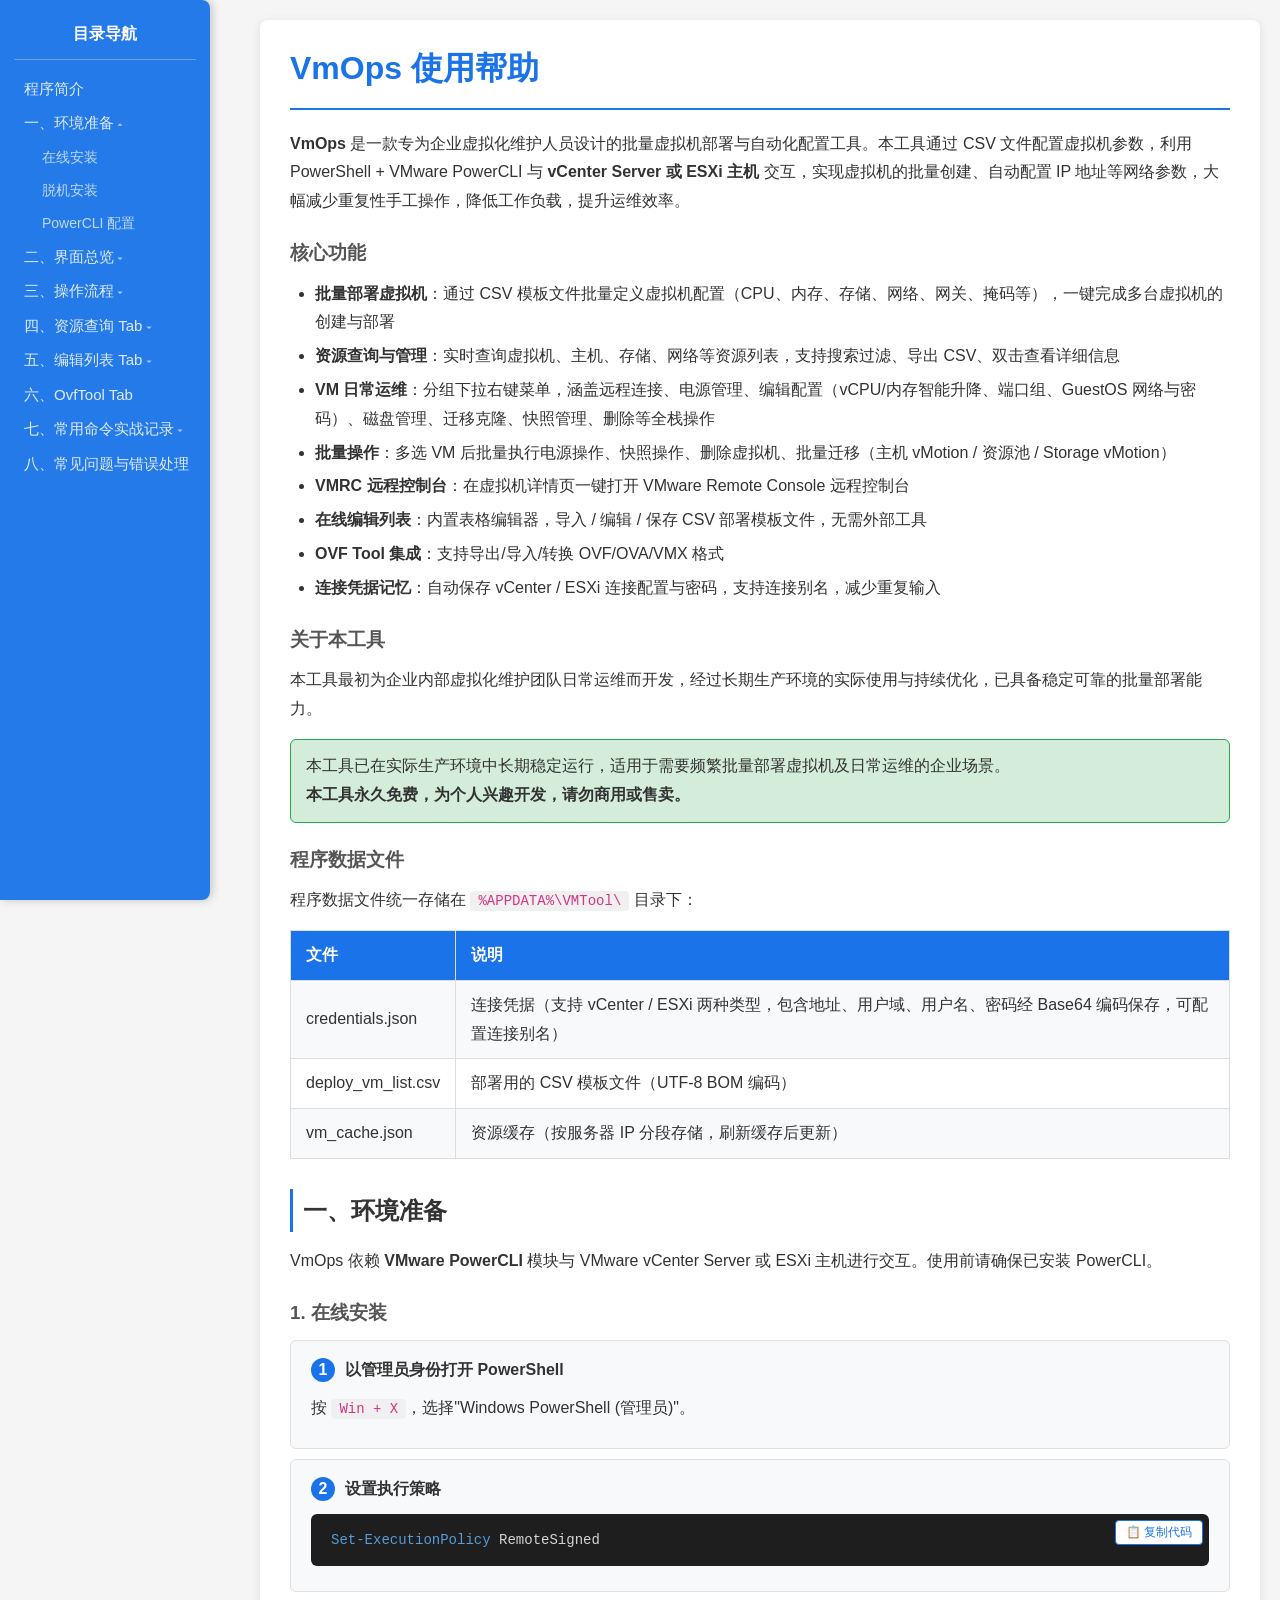
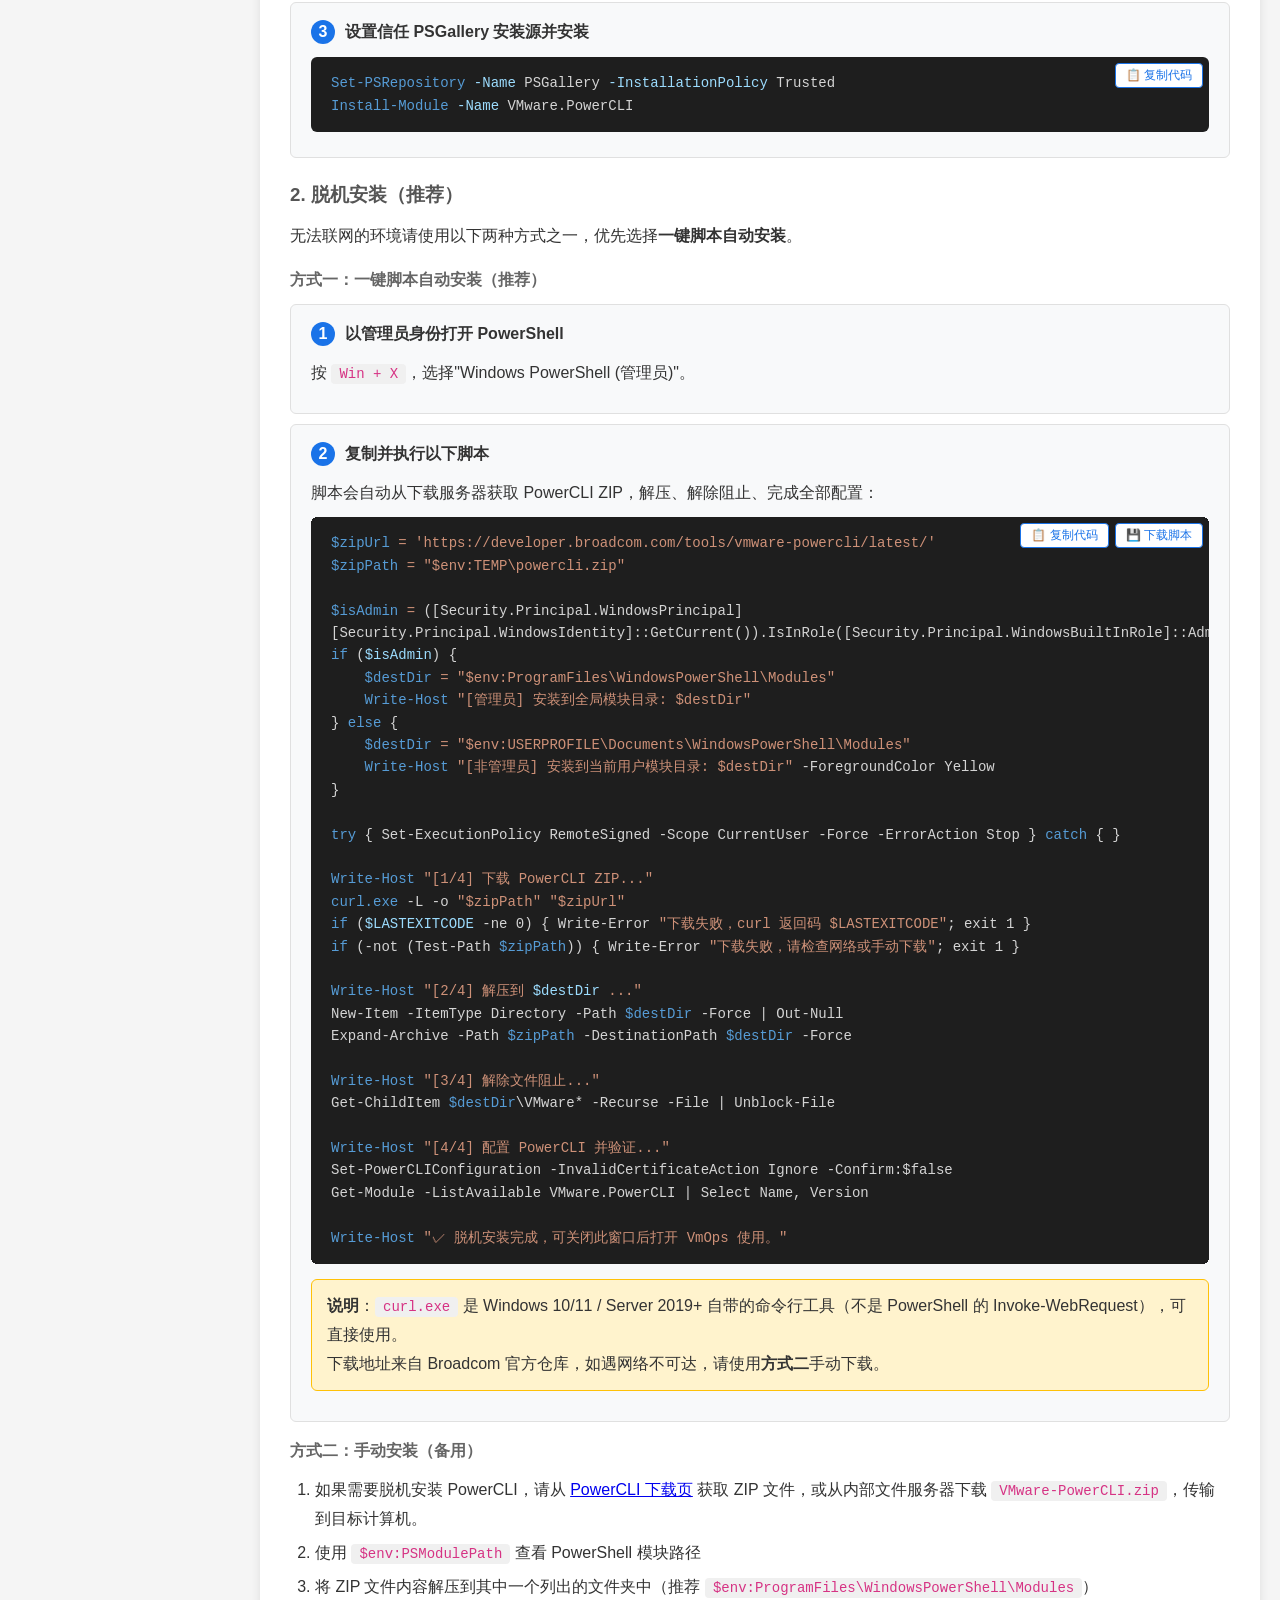
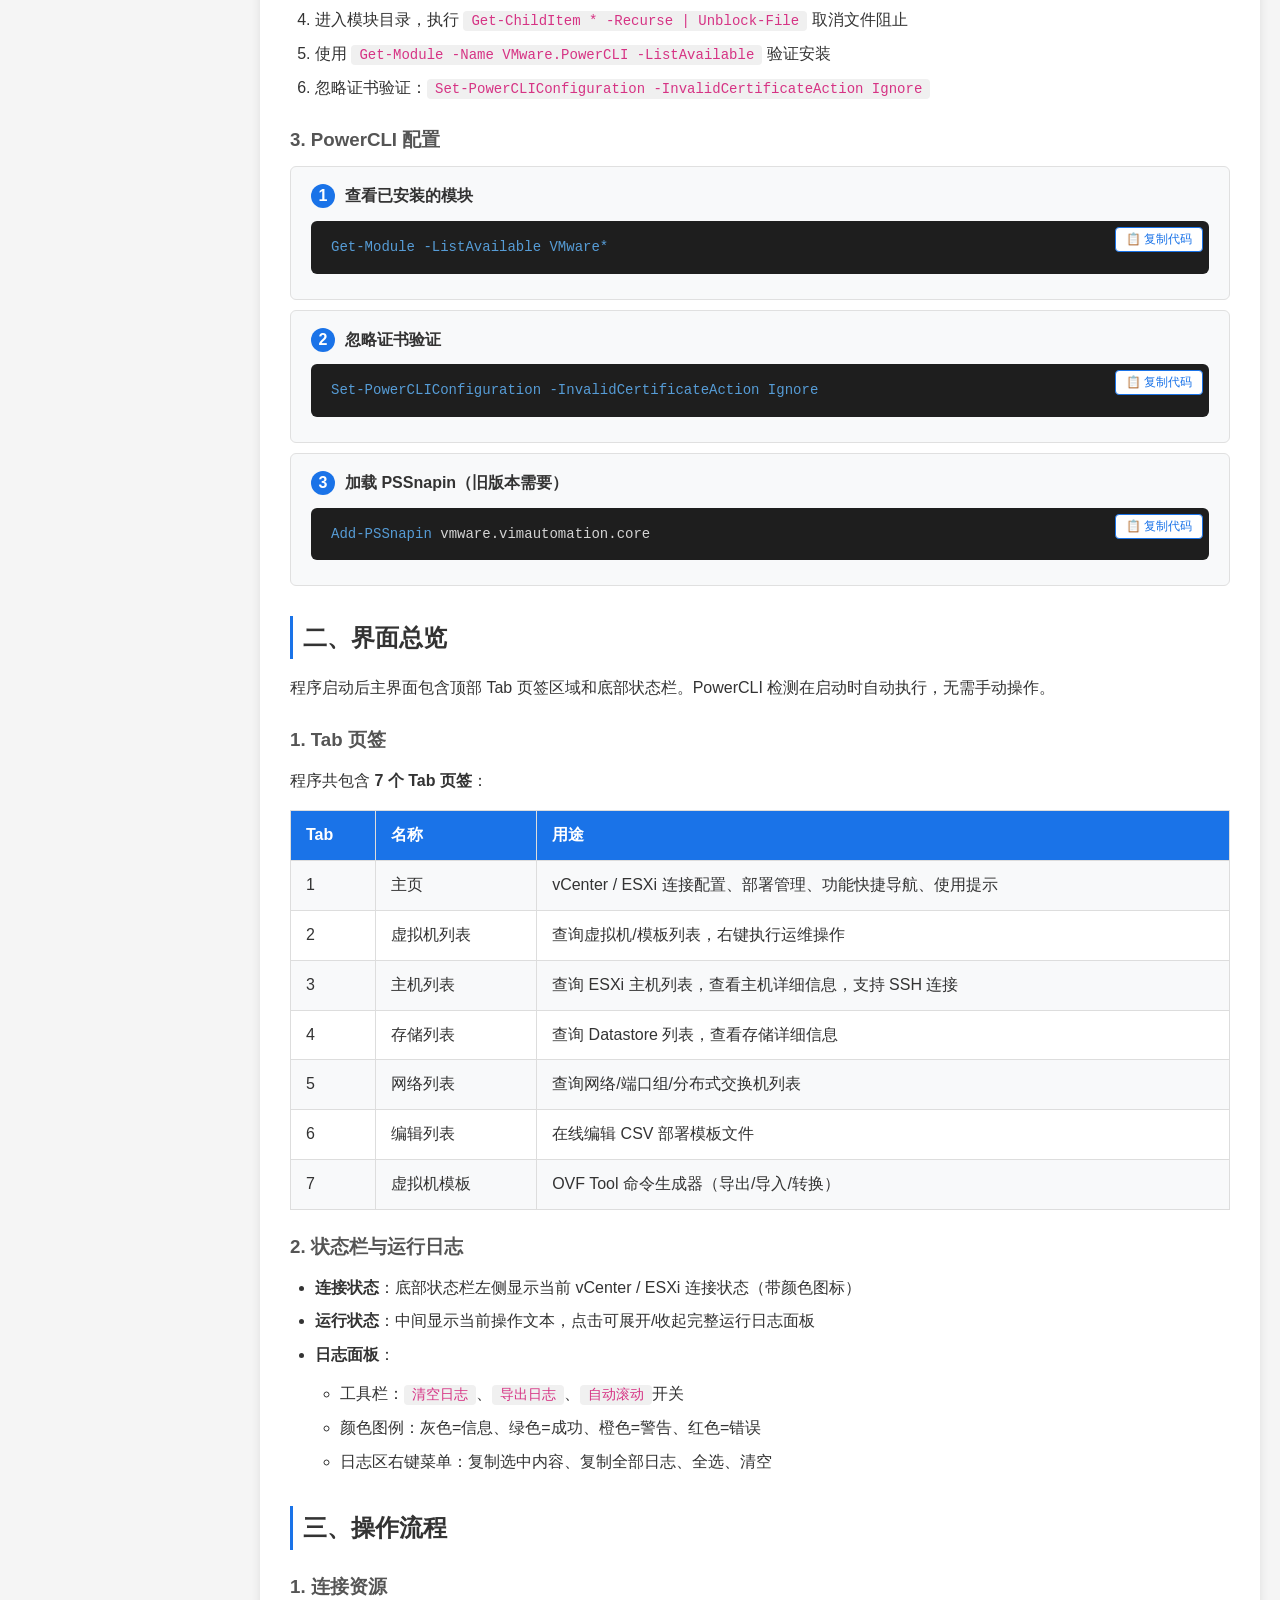
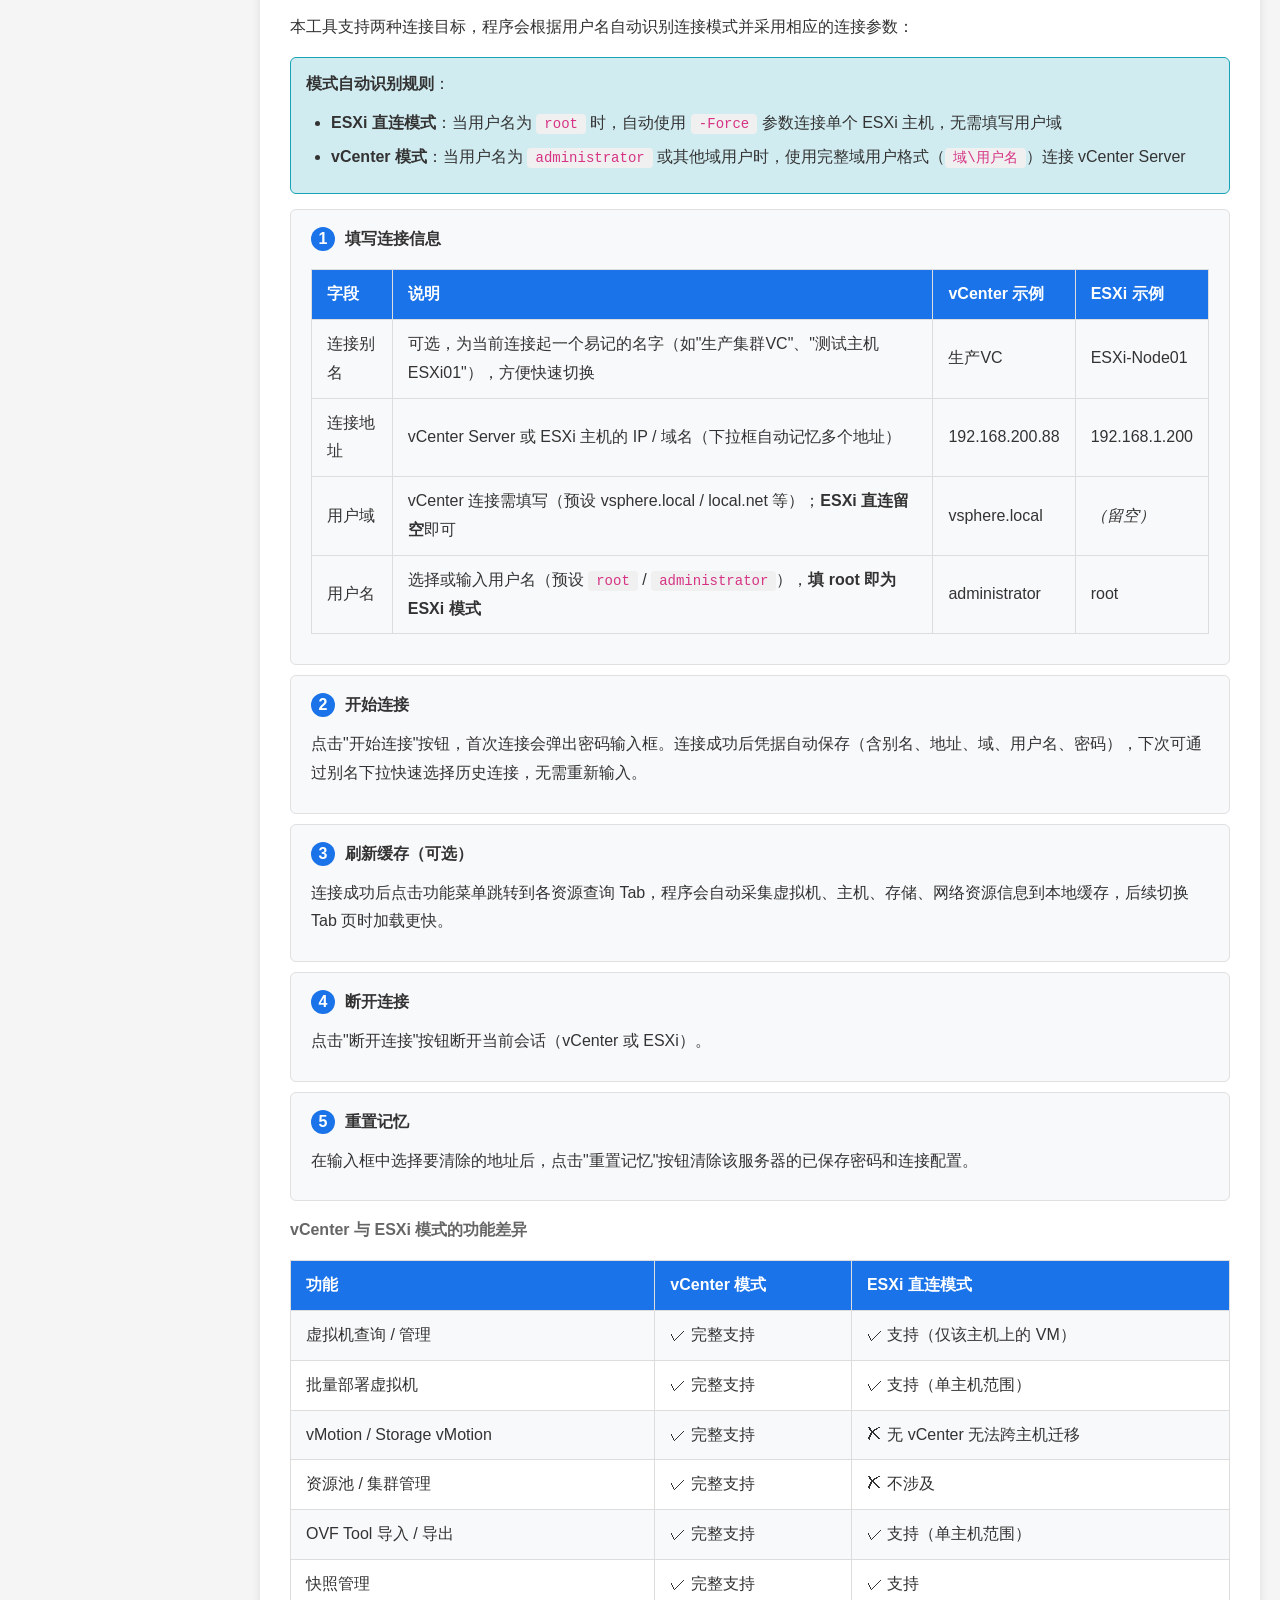
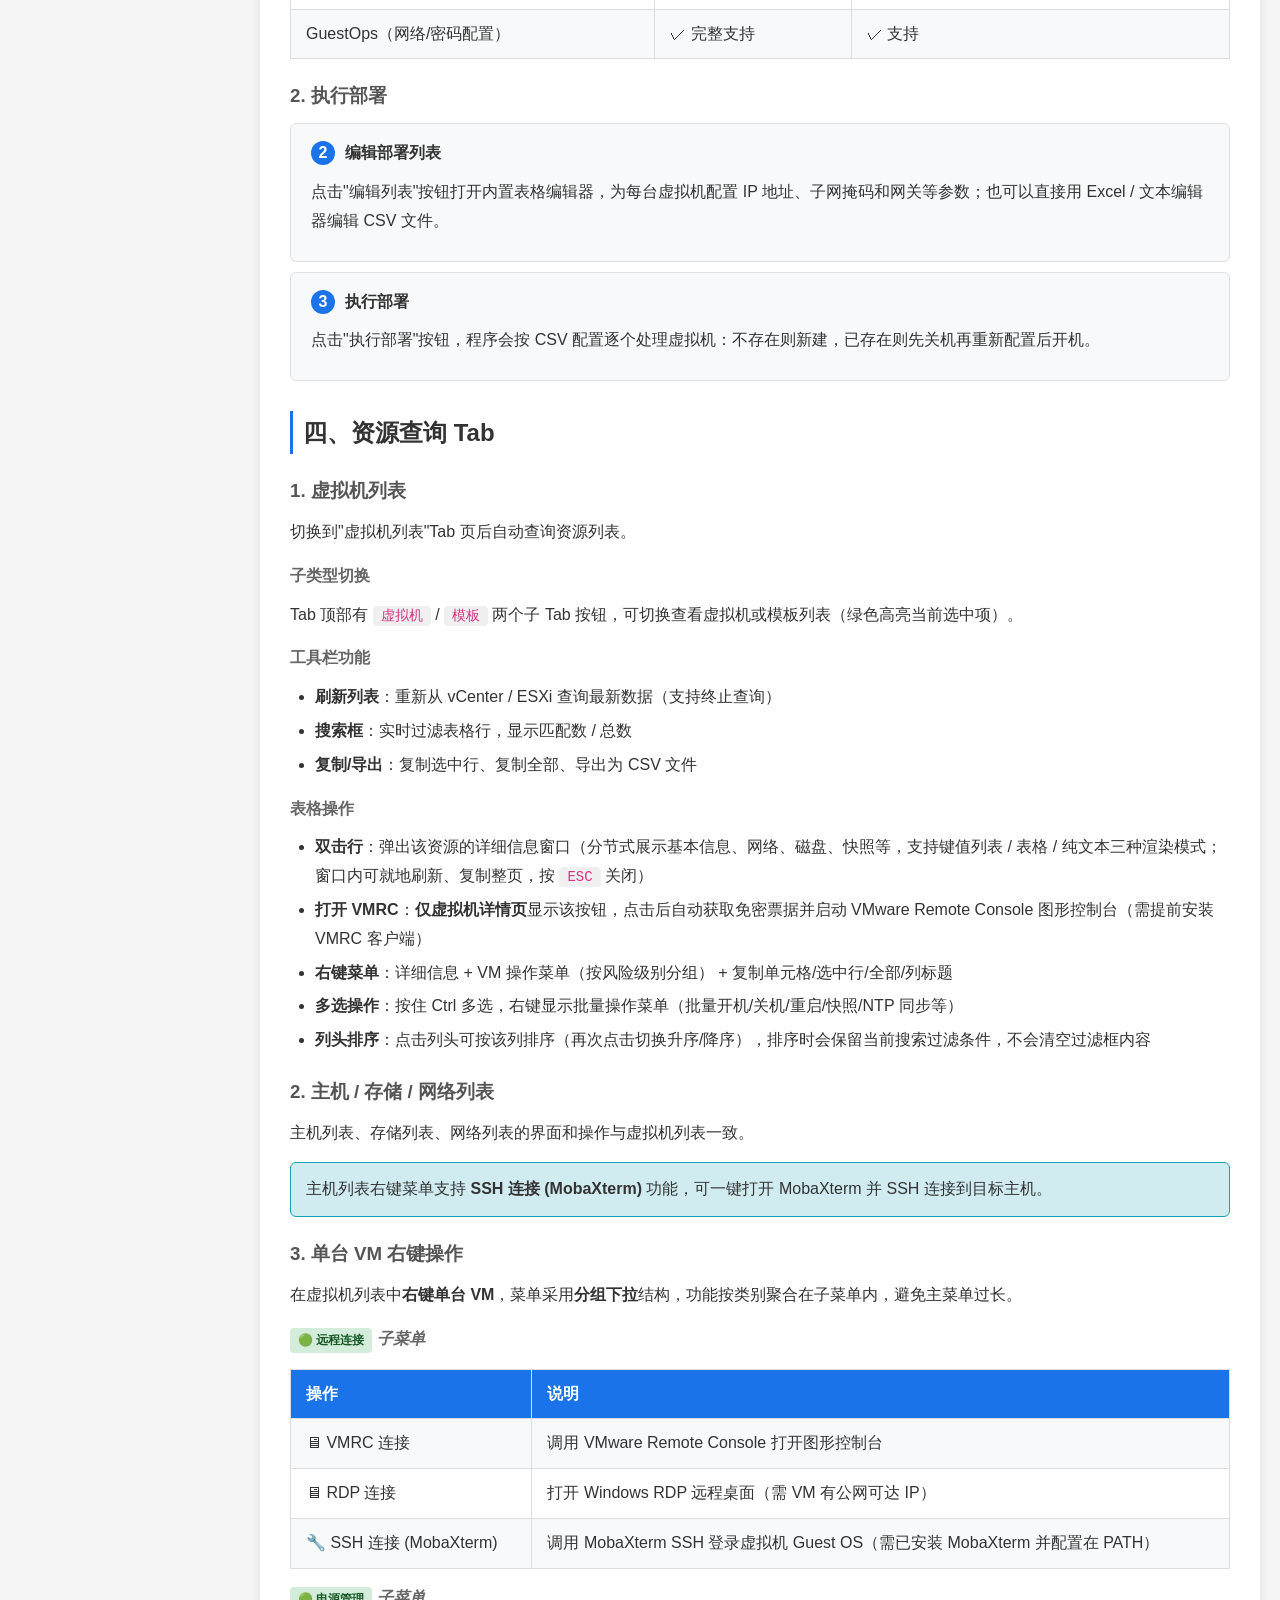
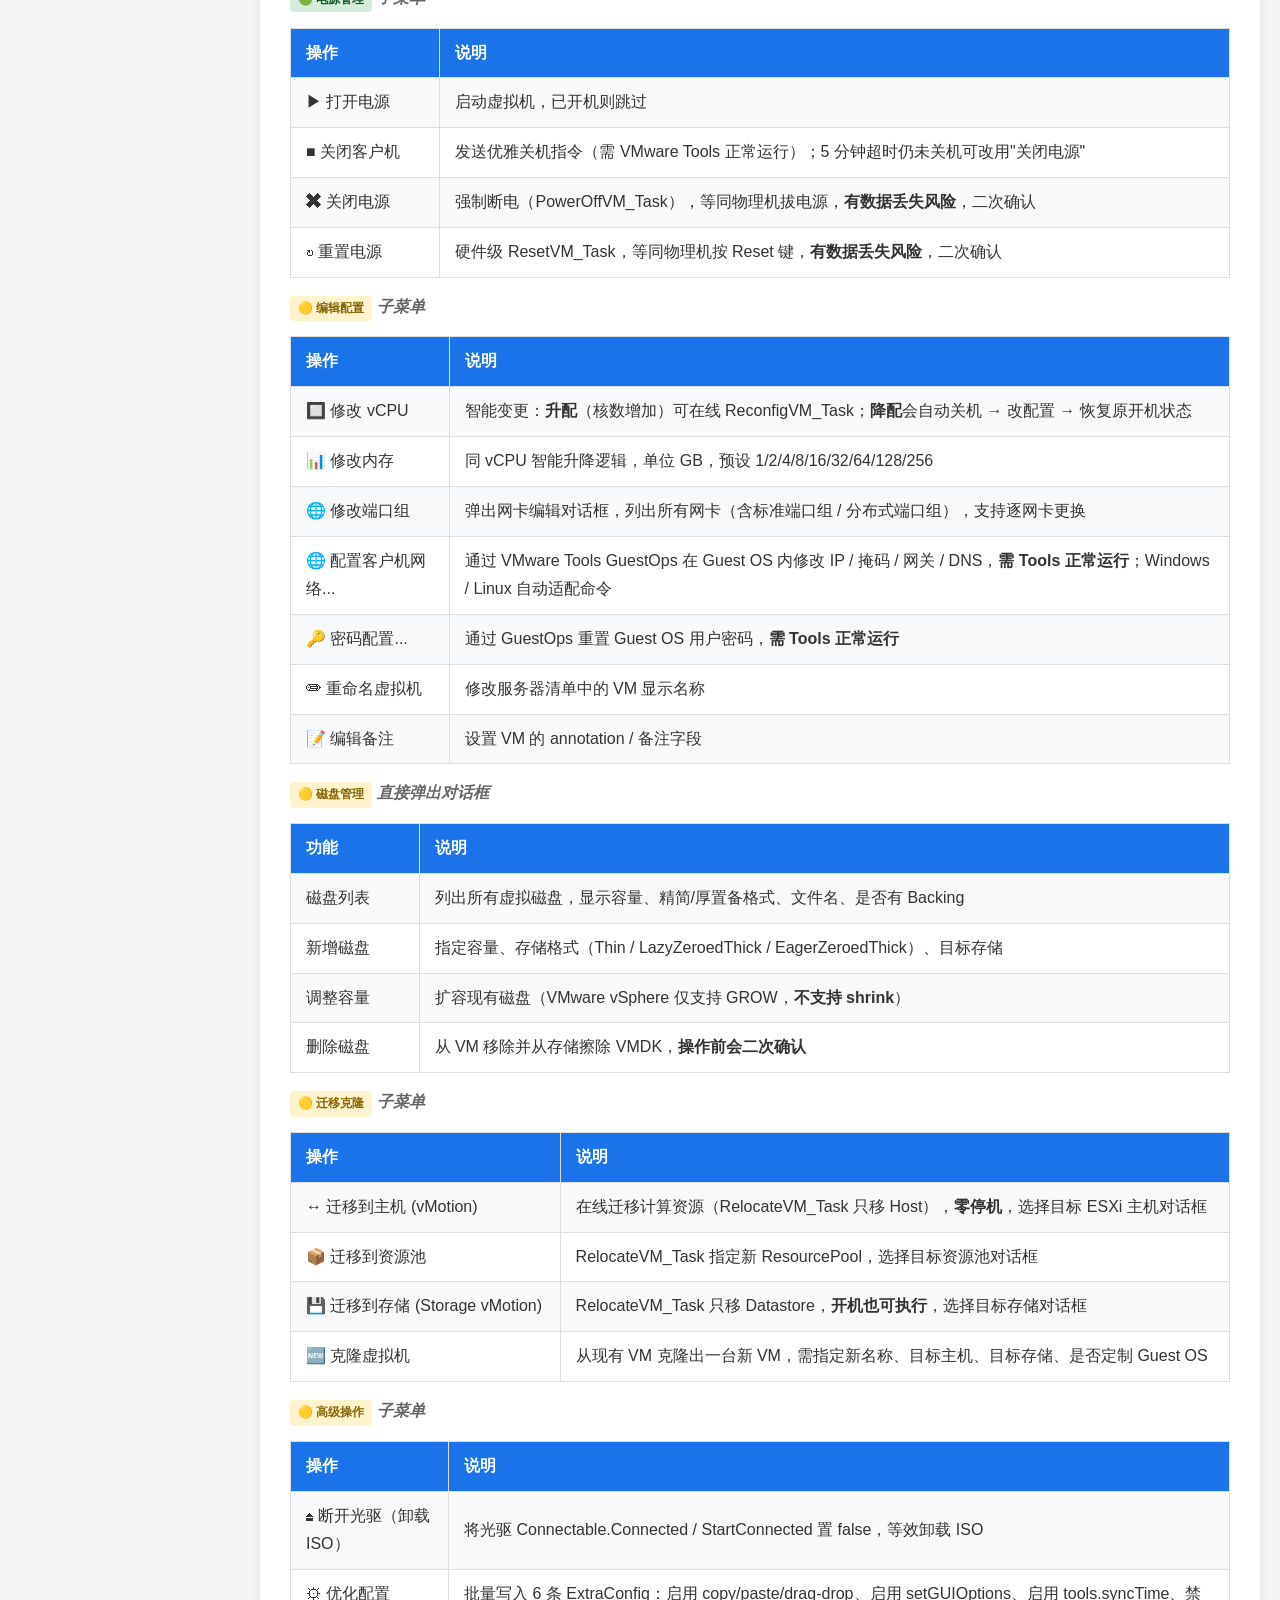
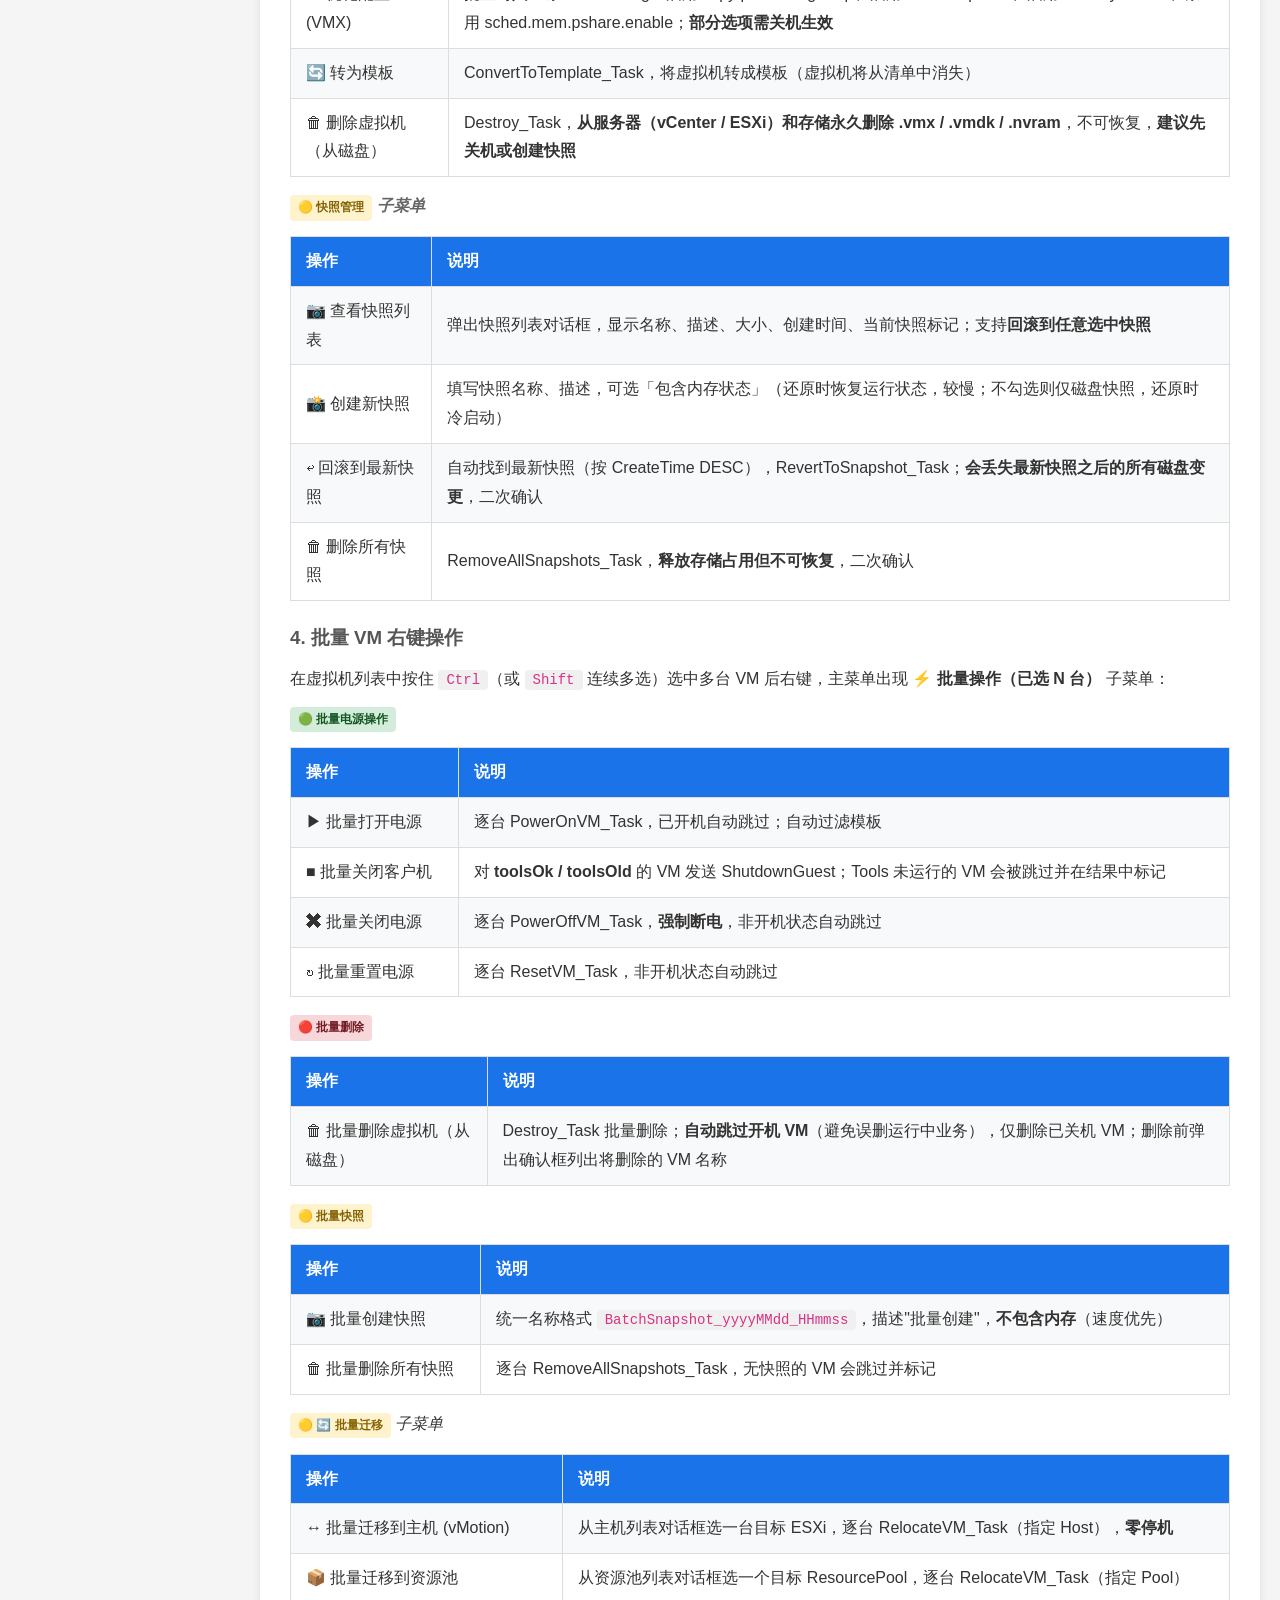
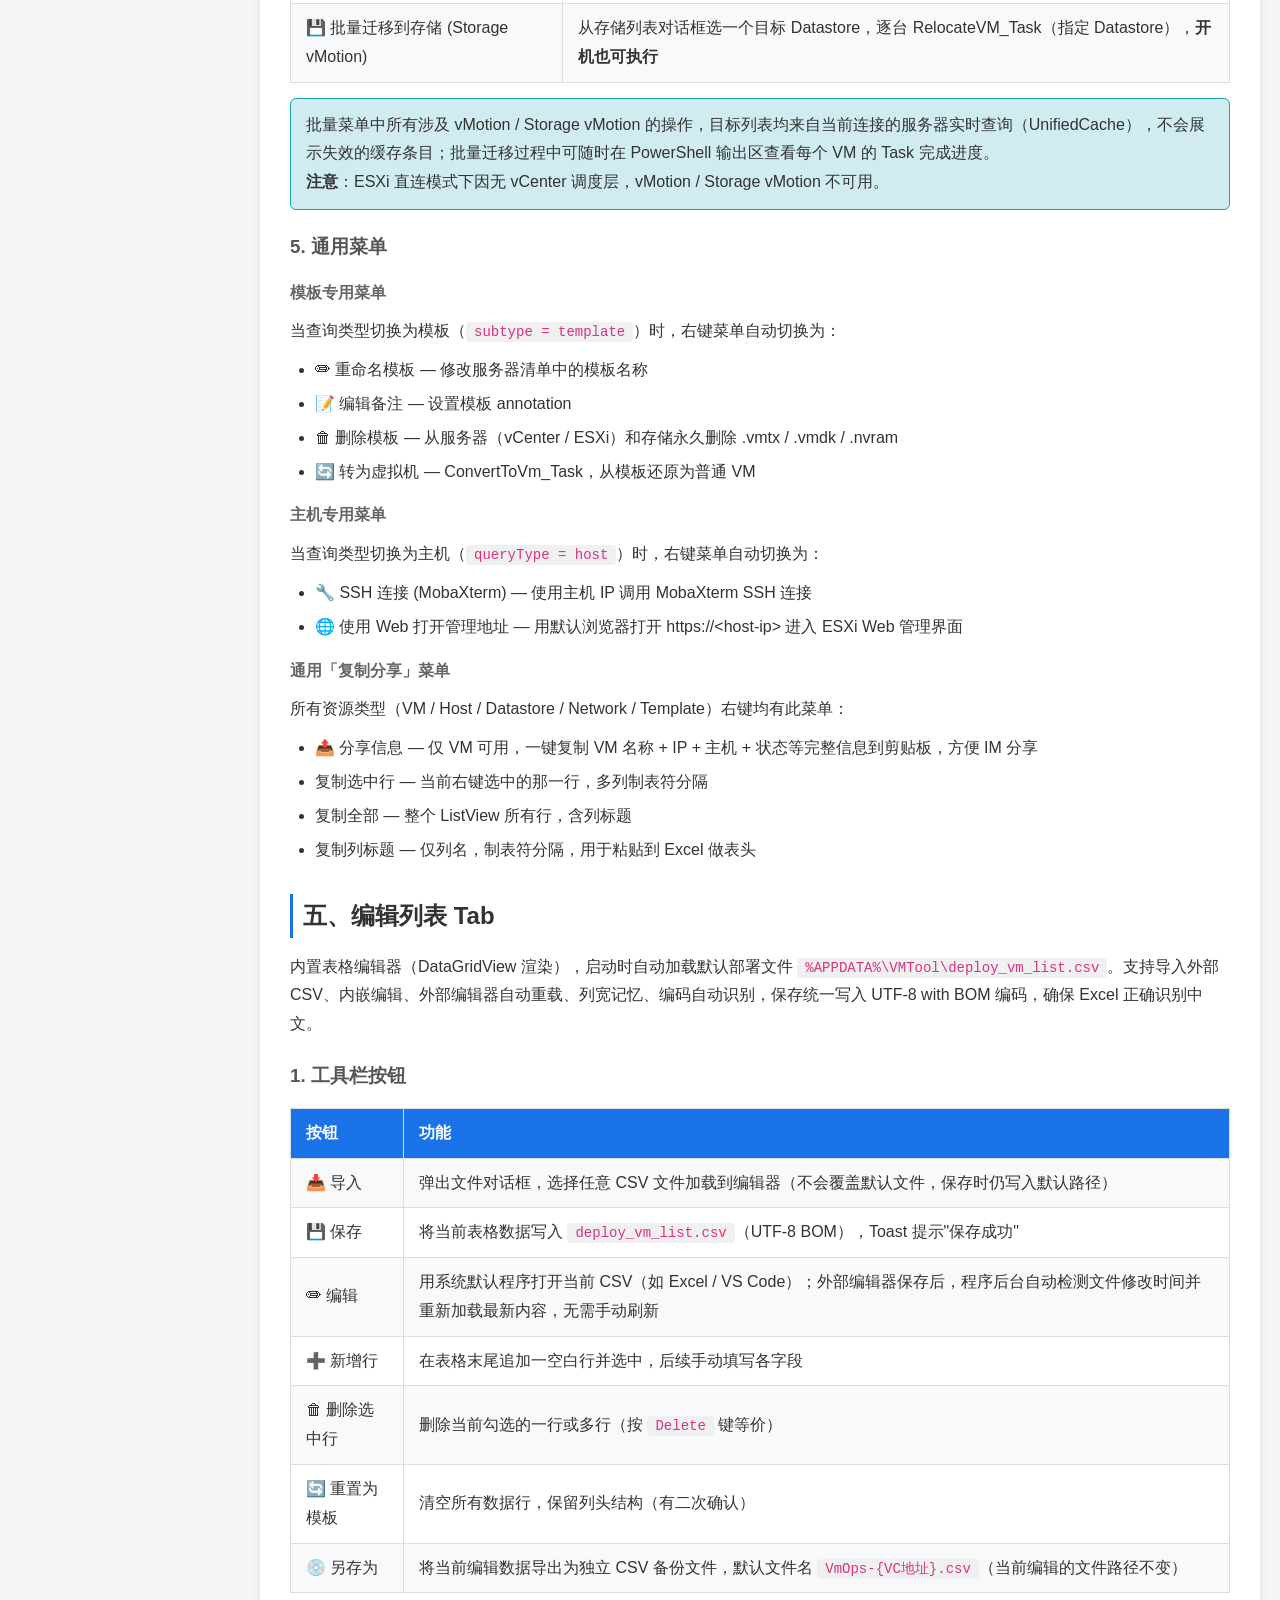
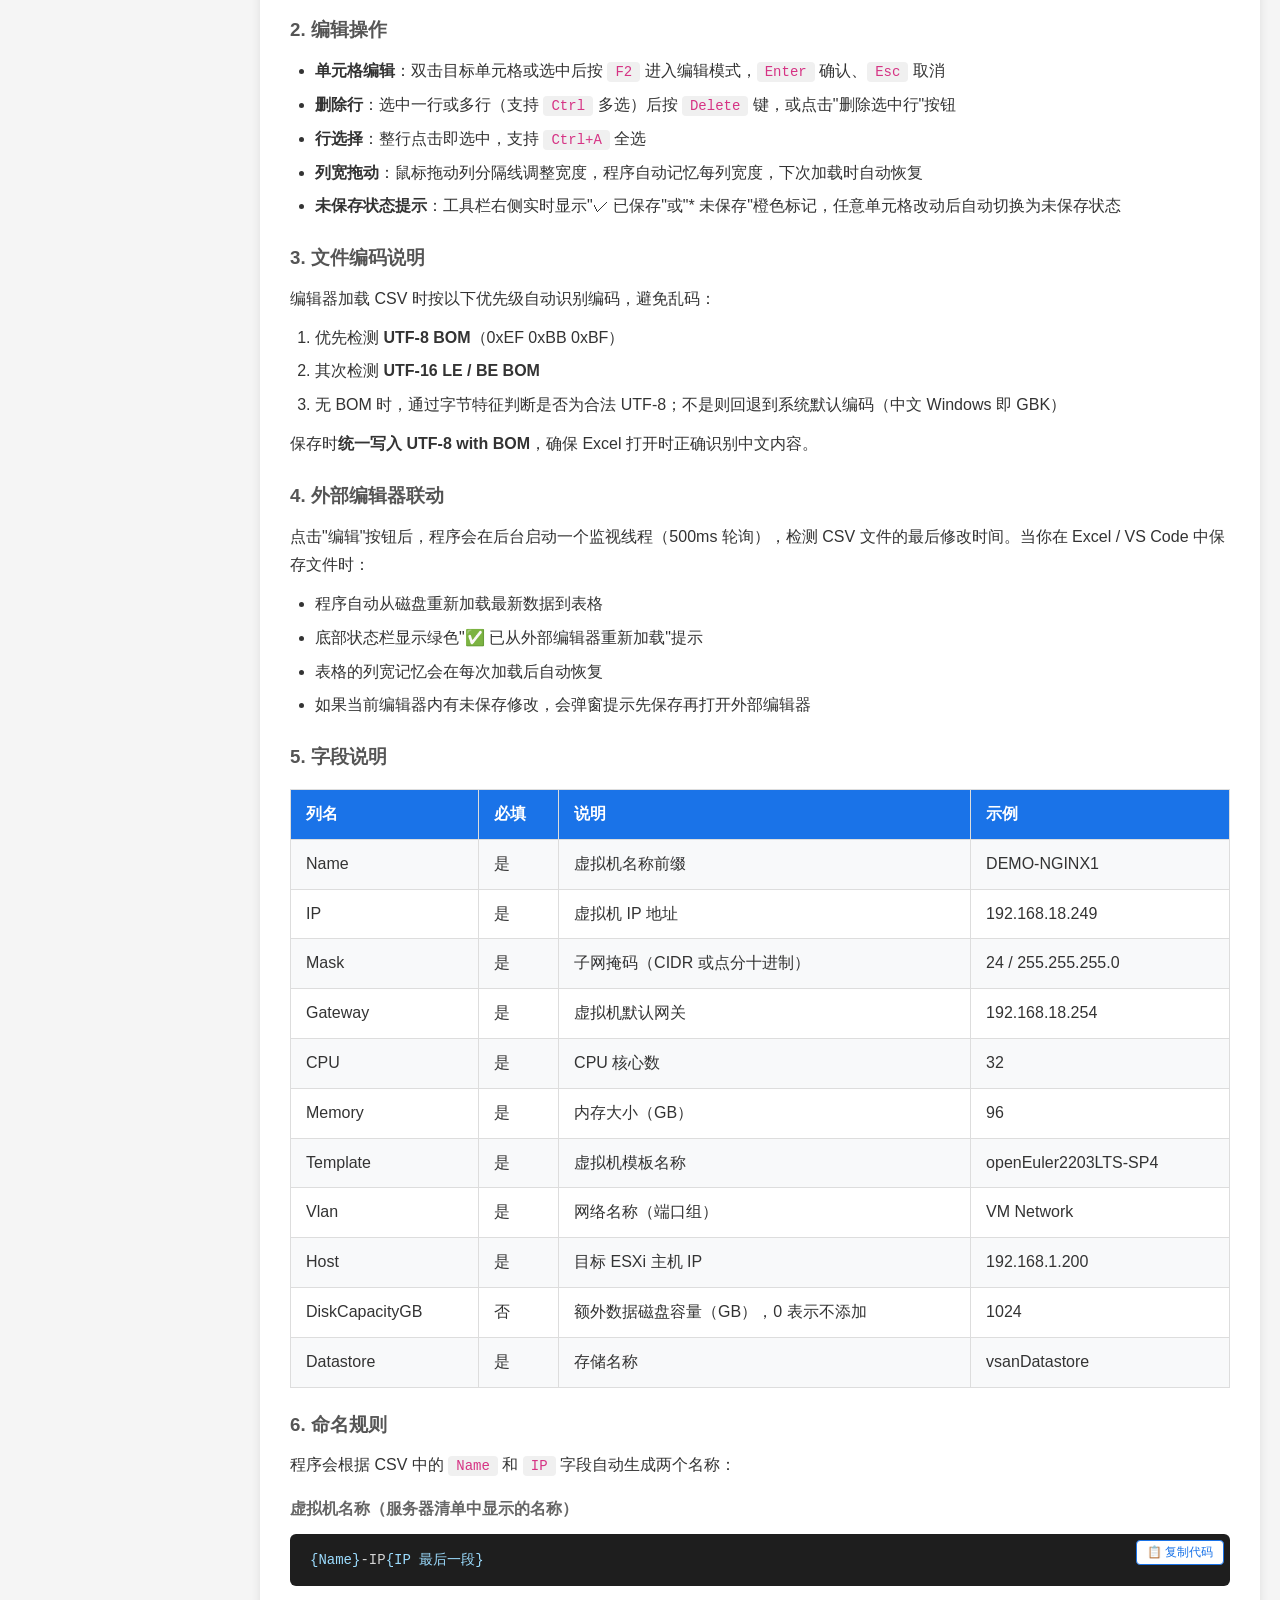
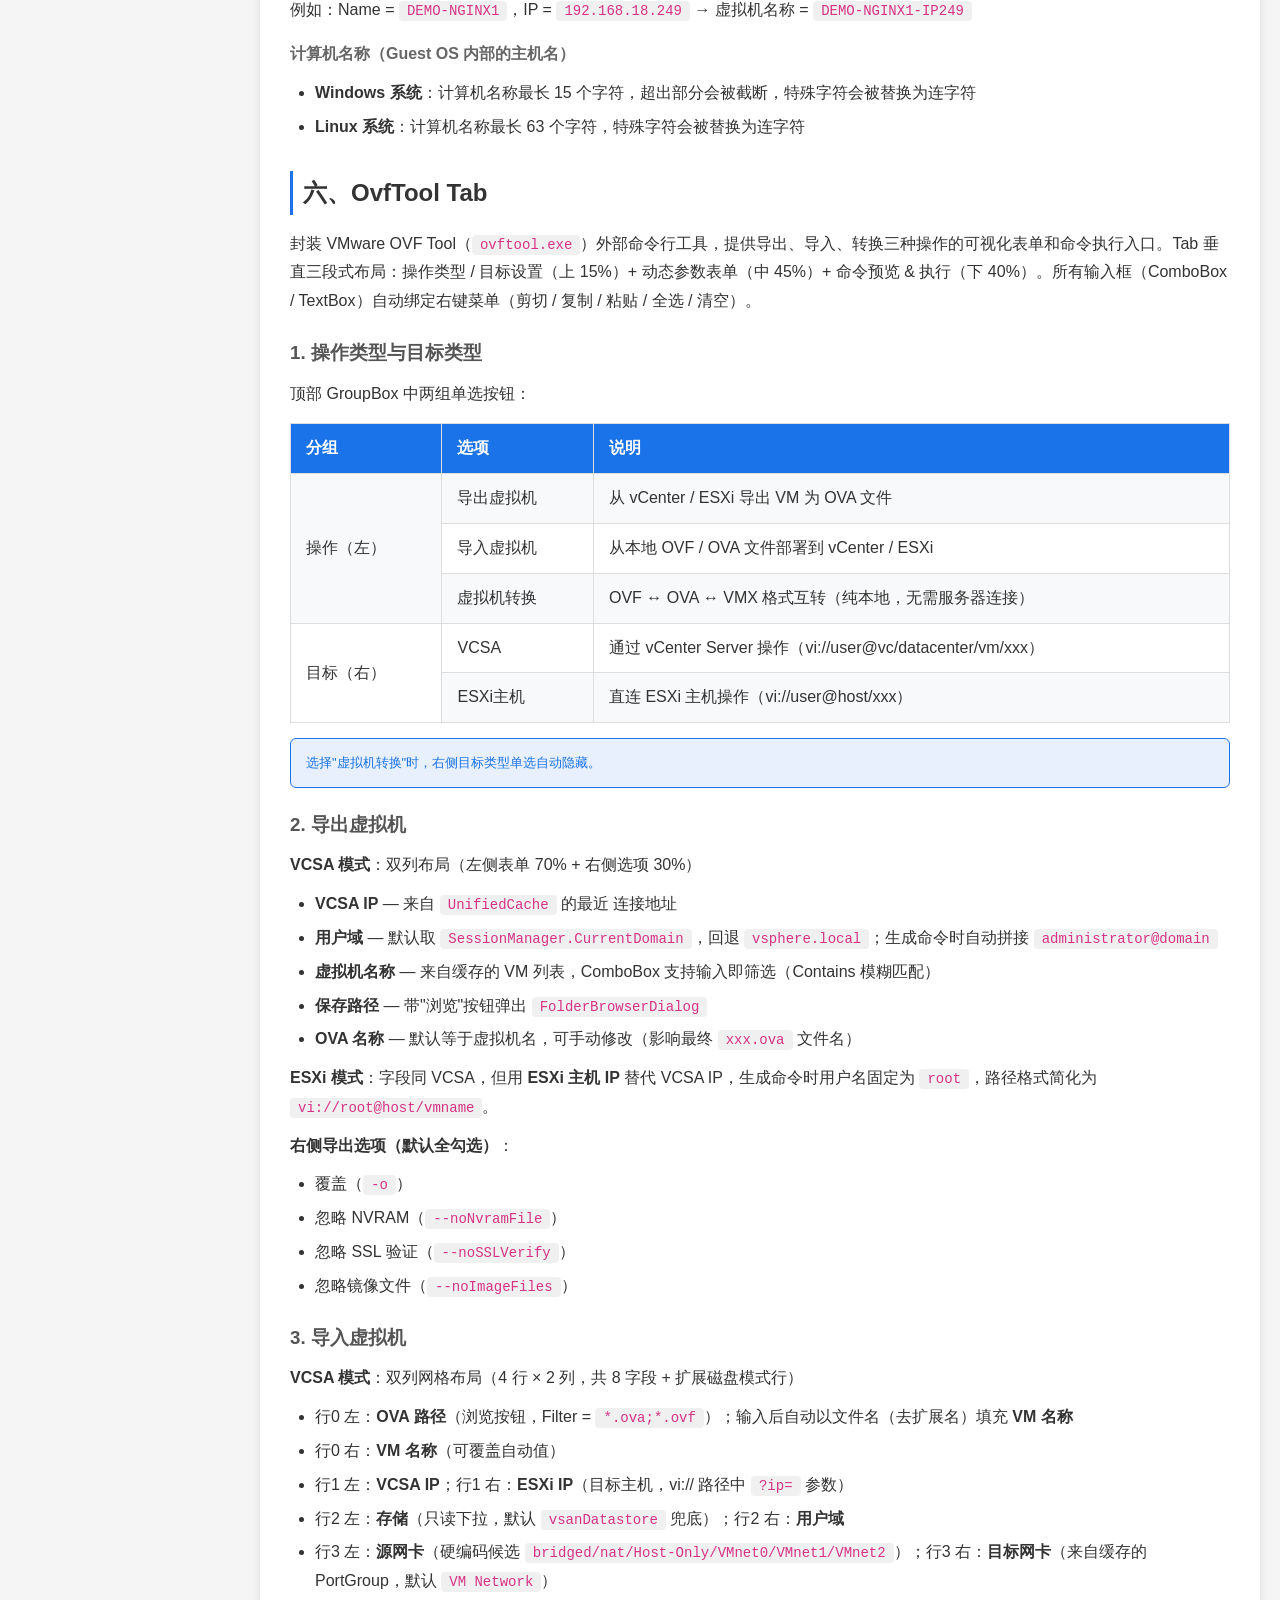
==== commit f64dd362: "init" ====
--- a/VirtualizationOpsTool/Resources/help.html
+++ b/VirtualizationOpsTool/Resources/help.html
@@ -1,2581 +1,1738 @@
-<!DOCTYPE htmlB�-[[��H��-Pӈ�УƆVC�Т��WF6�'6WC�%UDbӂ 4(�����ф������٥�����Ј����ѕ���ݥ�Ѡ���٥���ݥ�Ѡ�����ѥ���͍����ĸ���4(�����ѥѱ��Y�=�̃����R��⻖*��ѥѱ��4(����񱥹��ɕ�􉥍�����ɕ��ٵ݅ɔ�����
-    <base target="_blank">
-    <style>
-        * { margin: 0; padding: 0; box-sizing: border-box; }
-        body {
-            font-family: "Microsoft YaHei", "Segoe UI", sans-serif;
-            background: #f5f5f5;
-            color: #333;
-            line-height: 1.8;
-            padding: 20px;
-            overflow-x: hidden;
-        }
-        .container {
-            max-width: 100%;
-            width: auto;
-            margin: 0 auto;
-            background: #fff;
-            border-radius: 8px;
-            box-shadow: 0 2px 10px rgba(0,0,0,0.1);
-            padding: 20px 30px;
-        }
-        h1 {
-            color: #1a73e8;
-            border-bottom: 2px solid #1a73e8;
-            padding-bottom: 10px;
-            margin-bottom: 20px;
-        }
-        h2 {
-            color: #333;
-            margin: 30px 0 15px;
-            padding-left: 10px;
-            border-left: 3px solid #1a73e8;
-        }
-        h3 { color: #555; margin: 20px 0 10px; }
-        h4 { color: #666; margin: 15px 0 8px; }
-        p { margin: 10px 0; }
-        .step {
-            background: #f8f9fa;
-            border: 1px solid #e0e0e0;
-            border-radius: 6px;
-            padding: 15px 20px;
-            margin: 10px 0;
-        }
-        .step-number {
-            display: inline-block;
-            background: #1a73e8;
-            color: #fff;
-            width: 24px; height: 24px;
-            line-height: 24px; text-align: center;
-            border-radius: 50%;
-            margin-right: 10px;
-            font-weight: bold;
-        }
-        code {
-            background: #f0f0f0;
-            padding: 2px 8px;
-            border-radius: 4px;
-            font-family: "Consolas", "Courier New", monospace;
-            color: #d63384;
-            font-size: 14px;
-        }
-        .code-block {
-            background: #1e1e1e;
-            color: #d4d4d4;
-            padding: 15px 20px;
-            border-radius: 6px;
-            margin: 10px 0;
-            overflow-x: auto;
-            font-family: "Consolas", "Courier New", monospace;
-            font-size: 14px;
-            line-height: 1.6;
-        }
-        .code-block .comment { color: #6a9955; }
-        .code-block .cmd { color: #569cd6; }
-        .code-block .str { color: #ce9178; }
-        .code-block .var { color: #9cdcfe; }
-        .note {
-            background: #fff3cd;
-            border: 1px solid #ffc107;
-            border-radius: 6px;
-            padding: 12px 15px;
-            margin: 15px 0;
-        }
-        .success {
-            background: #d4edda;
-            border: 1px solid #28a745;
-            border-radius: 6px;
-            padding: 12px 15px;
-            margin: 15px 0;
-        }
-        .error-box {
-            background: #f8d7da;
-            border: 1px solid #dc3545;
-            border-radius: 6px;
-            padding: 12px 15px;
-            margin: 15px 0;
-        }
-        .info-box {
-            background: #d1ecf1;
-            border: 1px solid #17a2b8;
-            border-radius: 6px;
-            padding: 12px 15px;
-            margin: 15px 0;
-        }
-        table {
-            width: 100%;
-            border-collapse: collapse;
-            margin: 15px 0;
-        }
-        th, td {
-            border: 1px solid #ddd;
-            padding: 10px 15px;
-            text-align: left;
-        }
-        th { background: #1a73e8; color: #fff; }
-        tr:nth-child(even) { background: #f8f9fa; }
-        ul, ol { padding-left: 25px; margin: 10px 0; }
-        li { margin: 5px 0; }
-        .footer {
-            text-align: center;
-            margin-top: 30px;
-            padding-top: 20px;
-            border-top: 1px solid #e0e0e0;
-            color: #888;
-            font-size: 14px;
-        }
-        .footer-contact {
-            margin-top: 12px;
-            font-size: 13px;
-        }
-        .footer-contact a {
-            color: #1a73e8;
-            text-decoration: none;
-        }
-        .footer-contact a:hover {
-            text-decoration: underline;
-        }
-        .version-badge {
-            display: inline-block;
-            background: #1a73e8;
-            color: #fff;
-            font-size: 12px;
-            padding: 2px 10px;
-            border-radius: 10px;
-            font-family: Consolas, 'Courier New', monospace;
-            margin-left: 4px;
-        }
-        .toc-sidebar {
-            position: fixed;
-            left: 0; top: 0;
-            width: 210px;
-            height: 100vh;
-            background: rgba(26, 115, 232, 0.95);
-            border-radius: 0 8px 8px 0;
-            padding: 20px 14px;
-            z-index: 1000;
-            overflow-y: auto;
-            box-shadow: 2px 0 10px rgba(0,0,0,0.2);
-            transition: transform 0.3s ease;
-            display: flex;
-            flex-direction: column;
-        }
-        .toc-sidebar h4 {
-            color: #fff;
-            font-size: 16px;
-            margin: 0 0 12px 0;
-            text-align: center;
-            border-bottom: 1px solid rgba(255,255,255,0.3);
-            padding-bottom: 10px;
-            flex-shrink: 0;
-        }
-        .toc-sidebar ul { list-style: none; padding: 0; margin: 0; flex: 1; overflow-y: auto; }
-        .toc-sidebar li { margin: 0; padding: 0; }
-        .toc-sidebar a {
-            display: block;
-            color: rgba(255,255,255,0.85);
-            text-decoration: none;
-            font-size: 15px;
-            padding: 6px 10px;
-            border-radius: 4px;
-            transition: all 0.2s;
-            white-space: nowrap;
-            line-height: 1.5;
-        }
-        .toc-sidebar a:hover { background: rgba(255,255,255,0.2); color: #fff; }
-        .toc-sidebar .has-children N��Y�\�-�B��۝[��	�8��s�Тf��B�6��S�'��Т�6�G���s�Т�Т�F�2�6�FV&"�2�6���G&V���V����gFW"�Т6��FV�C�r)kBs�Т�Т�F�2�6�FV&"�6���G&V��ТƗ7B�7G��S����S�ТFF��s��Т�&v���Т��ֆV�v�C��Т�fW&f��s���FFV�ТG&�6�F�����ֆV�v�B�#W2V6S�Т�Т�F�2�6�FV&"�2�6���G&V���V���6���G&V��Т��ֆV�v�C�S��Т�Т�F�2�6�FV&"�6���G&V�ƒ�7V"�FF��r��VgC�����Т�F�2�6�FV&"�6���G&V�ƒ�7V"�f��B�6��S�G��6���#�&v&�#SR�#SR�#SR��r���Т�F�2�6�FV&"�6���G&V�ƒ�7V"���fW"�6���#�6ffc��Т�F�2�6�FV&"�6���G&V�ƒ�7V"�7F�fR�6���#�6ffc�&6�w&�V�C�&v&�#SR�#SR�#SR��#R���Т�F�2�6�FV&"�7V"�FF��r��VgC���Т�6��F��W"��&v����VgC�#C�����v�GF��6�2�R�#C����Т�VF�����v�GF������Т�F�2�6�FV&"��6�F���7FF�3�G&�6f�&Ӣ���S�&�&FW"�&F�W3�����&v���&�GF�Ӣ#����ֆV�v�C����S��Т�6��F��W"��&v����VgC�����v�GF��S��Т�Т�"�&�&FW#����S�&�&FW"�F��'�6�ƖB6SSS��&v��#W���Т�&�6����r�6���#�3#�sCS�f��B�vV�v�C�&��C��Т�&�6��֖B�6���#�6fCvSC�f��B�vV�v�C�&��C��Т�&�6�ֆ�v��6���#�6F33SCS�f��B�vV�v�C�&��C��Т�&FvR�ТF�7�����Ɩ�R�&��6��ТFF��s�'����Т&�&FW"�&F�W3�G��Тf��B�6��S�'��Тf��B�vV�v�C�&��C�Т�Т�&FvR�w&VV��&6�w&�V�C�6CFVFF�6���#�3SSs#C��Т�&FvR��&�vR�&6�w&�V�C�6ffc66C�6���#�3�ScCC��Т�&FvR�&VB�&6�w&�V�C�6c�CvF�6���#�3s#3#C��Т�67&�B�w&W"�Т�6�F���&V�F�fS�Т�&v����Т�Т�6�FR�&��6���6�F���&V�F�fS��Т�6�FR�&��6��6���'F��Т�6�F���'6��WFS�ТF��g��Т&�v�C�g��ТFF��s�7���Тf��B�6��S�'��Т&�&FW#��6�ƖB3s6S��Т&�&FW"�&F�W3�G��Т&6�w&�V�C�6ffc�Т6���#�3s6S��Т7W'6�#����FW#�Тf��B�f֖Ǔ�$֖7&�6�gB��V�"�%6Vv�RT�"�6�2�6W&�c�ТG&�6�F������W3�Т�Т�6�FR�&��6��6���'F㦆�fW"�Т&6�w&�V�C�3s6S��Т6���#�6ffc�Т�Т�6�FR�&��6��6���'F��6��VB�Т&6�w&�V�C�3#�sCS�Т&�&FW"�6���#�3#�sCS�Т6���#�6ffc�Т�Т�67&�B�w&W"�6�FR�&��6��Т�&v���F���Т�Т�67&�B�7F���2�Т�6�F���'6��WFS�ТF��g��Т&�v�C�g��ТF�7���f�W��Тv�g��Т�֖�FW��S�Т�Т�67&�B�7F���2'WGF���ТFF��s�7���Тf��B�6��S�'��Т&�&FW#��6�ƖB3s6S��Т&�&FW"�&F�W3�G��Т&6�w&�V�C�6ffc�Т6���#�3s6S��Т7W'6�#����FW#�Тf��B�f֖Ǔ�$֖7&�6�gB��V�"�%6Vv�RT�"�6�2�6W&�c�ТG&�6�F������W3�Т�Т�67&�B�7F���2'WGF�㦆�fW"�Т&6�w&�V�C�3s6S��Т6���#�6ffc�Т�Т�67&�B�7F���2'WGF���6��VB�Т&6�w&�V�C�3#�sCS�Т&�&FW"�6���#�3#�sCS�Т6���#�6ffc�Т�Т��7G��S�У���VC�У�&�G�4(�؁������ѽ��ͥ����Ȉ
-    <h4>目录导航</h4B�-[�B�C�FFև&Vc�"6��G&�#�z���7��介</a></li>
-
-        <li class="has-children open">
-            <a data-href="#env">一、环境准备</aB�-[�\��H��[-�[���B�H�\��H��X���FFև&Vc�"6��7F�����Ɩ�R#�Yʎ{�ֺ'����𽱤�4(����������������񱤁�������Ո��񄁑�ф��ɕ�􈍥��х�������������ǚr떺'����𽱤�4(����������������񱤁�������Ո��񄁑�ф��ɕ�􈍍�������A�ݕ�-1$��7�����𽱤�4(�������������հ�4(��������𽱤�4(4(��������񱤁�����􉡅̵�����ɕ��
-            <a data-href="#interface">二、界面怺)�-�O�B�-[�\��H��[-�[���B�H�\��H��X���H]KZ-�Y�H��X�ȏ�X�:hmy�c�����Ɛ4(����������������񱤁�������Ո��񄁑�ф��ɕ���х��͉�Ȉ状态栏与�:(c9��yms�����Ɛ4(�������������հ�4(��������𽱤�4(4(��������񱤁�����􉡅̵�����ɕ���4(������������񄁑�ф��ɕ�􈍙��܈���'��N7��s����,��4(�������������հ������􉍡���ɕ���4(����������������񱤁�������Ո��񄁑�ф��ɕ���ѕ��������Ј���{�:�����@��𽱤�4(����������������񱤁�������Ո��񄁑�ф��ɕ���ѕ��������执行部署</a></liB�-�[�B�-�O�B�B�H�\��H�\�X�[-�[���B�H]KZ-�Y�H�ܙ\��\��K]X�ȏ�f�8-�XNk�i�^��"F#��4(�������������հ������􉍡���ɕ���4(����������������񱤁�������Ո�<a data-href="#vm-list":&f�����.�b%�(j-�O�-�@Т�ƒ6�73�'7V"#��FFև&Vc�"6��7B�Ɨ7B#���r赭�储/网络列表</a-�O�B�H�\��H��X���FFև&Vc�"7f��&�v�B�6Ɩ6�#�X�^X�d�X�>�J�i8�K����𽱤�4(����������������񱤁�������Ո�<a data-href="#batch-ops">批量 VM ��e+���y/g-�O�-�@Т�ƒ6�73�'7V"#��FFև&Vc�"6�F�W"��V�W2#�	�yJ����X�S��𽱤�4(�������������հ
-        </liB�B�H�\��H�\�X�[-�[���B�H]KZ-�Y�H���݋YY]܈�K�N8-{�n��-X�~��F#���Т�V�6�73�&6���G&V�#�Т�ƒ6�73�'7V"#��FFև&Vc�"677b�f�V�G2#�Z�~j�^��Ni����𽱤�4(����������������񱤁�������Ո�<a data-href="#csv-naming"9doyd#z)�9b&O-�O�-�@Т��V��Т��Ɠ�РТ�Ɠ��FFև&Vc�"6�fgF���#�XZ�8�feF���F#�����Ɠ�РТ�ƒ6�73�&�2�6���G&V�#�Т�FFև&Vc�"7&7F�6��6�G2#�K�>8-[��yJ�Y�K�NZ��h����[�S��4(�������������հ������􉍡���ɕ���4(����������������񱤁�������Ո�<a data-href="#practical-vmware-unlun"�]�\�H9cn:/oHS�-�C��Ɠ�Т�ƒ6�73�'7V" 񄁑�ф��ɕ���Ʌ�ѥ��������Ĉ�9O����^��V�js���B�</li>
-                <li class="sub"H]KZ-�Y�H��-�X�X�[-]�]�\�KX�Y-ȏ��]�\�H9n.9�*9doy.�-�O�-�@Т�ƒ6�73�'7V"#��FFև&Vc�"7&7F�6��f�g2�W��B#�&���T�Y5L��VÚ6���c�
-���𽱤
-                <li class="sub"><a data-href="#practical-vmware-cert"�]�\�H:+�y.i�e�h�-�O�-�O�B�H�\��H��X���H]KZ-�Y�H��-�X�X�[-]�]�\�K\ۘ\-�����]�\�H9n�xZ~z�-yc�����Ɛ4(����������������񱤁�������Ո��񄁑�ф��ɕ���Ʌ�ѥ����ٵ݅ɔ�����ݽɐ��Y5݅ɔ������^���c���B�</li>
-                <li class="sub"H]KZ-�Y�H��-�X�X�[-]�]�\�K]\ܘYH���]�\�H9�b9�+9ca���-�O�-�@Т��V��Т��Ɠ�РТ�Ɠ��FFև&Vc�"6f#�XZ���㢞�^���c��;�Rg�����理</a></li>
-    </ulB�-ۘ]��B�B�]��\��H��۝Z[�\���B�-HYH�[�-�ȏ��S�-�9/o��*9n+�b�O-�-O�B�-�-�-�ۙ�f��3��7G&��s�i��K�j˒�O������k�fk�.�2[��Ӛ*����Fc��计的批量虚拟机部署与自动化配置工具。本工具通���Ո9���.��acy�k�&f�����.�c๥l;�#9b*y�*��\��[
-��]�\�H��\��H9.#�-�-�ۙϝ��[�\��\��\�9�%�T�H9..��.�-��-�ۙψ9.�9.���#9k���:&f�����.��9�nza��b&�n�� z!�b�:acy�k�T9g,9g`9�by�dy��9c๥l;��ZJV��-5��重复急�b[z^i8�K���3�f7��;�ޗ��s��x���#9��9ca��{�NiX�x�N���4(4(������������*�����4(�����հ�4(�������������ɽ��批量部署虚拟机</strong;�&�`&�,r55bj�-i��ih~K�nh���x�Z�K�����h��iˮ�X�{���Ȅ5^8-Xh^Zَ8-ZَX*�8-{�-{��8-{�-X[>8-h�z-z؞�Ȟ���K��J�Z��h�ZI�X����h��iˮy�NX��[��K��:�{�#��Ɠ�Т�Ɛ���ɽ�������C�~������;����B���ɽ�����k��{�^ۚ~�����fk�.�r����r���c�
-����G��s��'����C�"_�����3�R��2�Bs�ҋ������-�-M[��-击�y�"�*n{�nK���𽱤�4(�������������ɽ��VM 日常�9��-��-�ۙ��ɮX�n{�NK��h��XϦR��-单，涵盖�9�"�-�h�^8-yK^k�z�-yn8-{�n��-�X�{���ȇd5R�Xh^Zَi���;�X�~���8-z��X�>{�N8wVW7D�2{�-{��K��Z�nz-�'����nc����B�����兊f��� yo�xZ^���B��"��f���'����#�N7��p𽱤
-        <li><strong>批重��y/g-��-�ۙϻɮZI���d�Y�h���x�h�~��yK^k�i8�K��8-[��xZ~i8�K��8-X���N���h��iˮ8-h���x���-z{��ȎK��iˢd��F�����XNk�k�7F�&vRd��F����$𽱤
-        <li><strong>VMRC �9�"����b-�c��7G&��s��k�r��fk�.�r뢦情页一键打开 VMware Remote Console 远程控制台</li>
-        <li-�-�ۙϹg*9���%�/�yb%�(j-��-�ۙϻ�&�a�y�k�(j9�/9�%�/�yfj;�#9k�9aiH-�9�%�/�H-�9/�ykf�Ո:`�9�l��(y�oihR�ۼ�无需外部工具</liB�O�-�-�ۙϓՑ���:fṢ$-��-�ۙϻɮiJ�2���-迖��������6��=Y�=Y�Y5`�����<𽱤
-        <li><strong>连接凭据记忆</strong>�&�!�b�9/�ykf-��[�\�-�T�H:/繣�zacy�k�.#�k�� {�#9�+�� z/繣�yb*�d#{�#9a��l$za�yi#z/��aiO-�O�B�-�[ РТƃ3�ϒ�;�r��ޗ�����4(��������r��ޗ�ߚr�"w������k����fk�.�2[��Ӛ*��n��b�^�����C��Ӣ3���>G��3��?���V��r�R�꟞:����j��{�f����R���;�2��c�2[��3��˖ߖ���ϖ�k�>��v��j�&�-?����ˢ��*o���
-    <div class="success"9�+9m�yam�m�g*9k��fay�'�.����h��.+zeo��'��,�k��-����Θ.yJ�K����h-�)-{�-h���x��:�{�.���h��iˮX+�^�����维的企业场景。<br><strong9�+9m�yam��.9.ayacz-.{�#9..�.*�.��am:-��o 9a-��Ίߖ.��V�R��"[�R��6[����ɽ��</divB�B�-�z��[��i[h��ih~K�c���3�Т��z��[��i[h��ih~K�n{��K�ZَX*�Yʂ�6�FP�AAQ�qY5Q���p𽍽�� 目录下ɣ���Т�F&�P4(�������������Ѡ文件</th><th:+Ni����F����G#�Т�G �ѐ��ɕ���ѥ��̹�ͽ��ѐ��ѐ���{�:��-��6���#�R��2��-��ѕȀ��Ma���ⓞ�7���z/��3�2�B��rÖv��R��"ߖ_、用户名、塹� y����\�M�9�%�� y/�ykf;�#9c��acy�k�/繣�yb*�d#{�"O-��-�-�Т�G#��FA������}ٵ}���й����ѐ��ѐ部署用的 CSV 模板文件（UTF-8 BOM 编码）</td></tr>
-        <tr-��W��X�K���ۏ-��-�-a9��9�$�kf;�"9�"y�#yb�yfjT9b!���ykf9`�;�#9b-���9�$�kf9d#���9��;�"O-��-�-��B�-�X�@РТƃ"�C�&V�b#����:����-��-���4(�������Y�=�̃��w��X����ɽ���Y5݅ɔ�A�ݕ�-1$���ɽ��������v_��8�Y5݅ɔ��-��ѕȁM��ٕȃ�"X�Ma�����r��o��3�ꓒ�K�-����R��&7��ߞ����w��˖�'���A�ݕ�-1'���
-
-    <h3 id="install-online">1. 在线安装</h3>
-    <div class="step"><span class="step-number"-O-��[��-�-�ۙϹ.�y�y�!�df:.�K��h�� �A�ݕ�M�������ɽ��<p9�"H��O��[�
-�-���N��Θ�h��%v��F�w2�vW%6�V���z�-ynY��.8#�� 𽑥�
-    <div class="step"-�[��\��H��\-[�[X�\����-��[��-�-�ۙΊ����&���3��[�V����ɽ��<div class="code-block"-�[��\��H��Y�6WB�W�V7WF����Ɩ7���7��&V��FU6�v�VC��F�`𽑥�
-    <div class="step"-�[��\��H��\-[�[X�\����-��[��-�-�ۙΊ�����任 PSGallery 安装源并安装</strong>
-        <div class="code-block"B�-�[��\��H��Y���]-Tԙ\��]ܞO-��[��-�[��\��H��\���S�[YO-��[����[\�H-�[��\��H��\���R[��[][۔�X�O-��[�G'W7FVC�' 4(�����������������������􉍵���%��х���5��ձ��������������������مȈ-Name</span�]�\�K���\��CB�-�]��B�-�]��B�B�-�YH�[��[-[ٙ�[�H����:!,y�.�k�z(�{�"9��:#d;�"O-�-σB�-���9��z e9�dy�9�Z("�Խ��*9.�y."K�Nzx�ik�[���$���#9/&9ab:`"y��O-�-�ۙ�K��J�I�i�Έz�X��Z螊8S��7G&��s����4(4(��������Z��4���&�. :e+�!&��+:!�b�9k�z(�{Ȏhꎈ��$��
-    <div class="step"-�[��\��H��\-[�[X�\���O-��[��-�-�ۙ�K�^z�-ynY����K��h�>[��vW%6�V����7G&��s���hȒ�6�FQ]�����`𽍽�����3�'�.��]�����́A�ݕ�M����������B�F`������𽑥��4(�����؁�������ѕ����������������ѕ���յ��Ȉ�������<strong>复制并执行以下脚本</strong>
-        <p:!&��+9/&�!�b�9.�."�/oy�#yb�yfj:#��ab�vW$4Ē���3������ z)虚N��������3�"C�����7�����</p>
-        <div class="script-wrapper">
-            <div class="script-actions">
-                <button onclick="copyScript(this)"<%8�ZH�X�nK�>z��'WGF���Т�'WGF����6Ɩ6��'6fU67&�B�F��2�u�vW$4ĕ��ffƖ�U���7F���3r�#�R� 下载脚本</button>
-            </div>
-            <script type="text/plain" id="ps1-install-script">$zipUrl = 'http://file.trasen.cn/?download&weblink=e1b38afda665dad9272af8dfe67183fa&realfilename=VMware-PowerCLI-13.2.1-22851661.zip'
-$zipPath = "$env:TEMP\powercli.zip"
-
-$isAdmin = ([Security.Principal.WindowsPrincipal] [Security.Principal.WindowsIdentity]::GetCurrent()).IsInRole([Security.Principal.WindowsBuiltInRole]::Administrator)
-if ($isAdmin) {
-    $destDir = "$env:ProgramFiles\WindowsPowerShell\Modules"
-    Write-Host "[管理员] 安装到全局模坕��oeN�	\�\��B�H[-�H-�B�	\�\�H�[���T�T��ђSW��[Y[�-��[������\��[[�-[\ȃB�ܚ]KR������z�-ynY��Z螊8^X�[�>X��yJ�h�~j�-Y�~y��[�S�FFW7DF�""�f�&Vw&�V�D6���"�V���pЧ�РЧG'��6WB�W�V7WF����Ɩ7�&V��FU6�v�VB�66�R7W'&V�EW6W"�f�&6R�W'&�$7F���7F��6F6���РХw&�FRԆ�7B%��E�K������vW$4Ē����� Ц7W&��W�R����"G��F�""G��W&� Ц�b�D�5DU��D4�DR��R��w&�FR�W'&�".K�����ZK-�J^���7W&���NY��zD�5DU��D4�DR#�W��B�Ц�b����B�FW7B�F�G��F����w&�FR�W'&�".K�����ZK-�J^��Ί�~j8i�^{�-{��h�nh��X��K�����#�W��B�РХw&�FRԆ�7B%�"�E��z>X�X�FFW7DF�"��� Ф�WrԗFV�ԗFV�G�RF�&V7F�'��F�FFW7DF�"�f�&6R��WB��V��ФW��B�&6��fR�F�G��F��FW7F��F���F�FFW7DF�"�f�&6PРХw&�FRԆ�7B%�2�E��z>��Nih~K�n���j�"��� ФvWB�6���D�FV�FFW7DF�%�d�v&R��&V7W'6R�f��R�V�&��6��f��PРХw&�FRԆ�7B%�B�E��X�{���vW$4Ē[�n��Ί���� Х6WB��vW$4Ĕ6��f�wW&F���Ԗ�fƖD6W'F�f�6FT7F����v��&R�6��f�&ӢFf�6PФvWB���GV�R�Ɨ7Df��&�Rd�v&R��vW$4Ē�6V�V7B��R�fW'6���РХw&�FRԆ�7B.)�2�K-iˮZ螊8^Z��h����X��Ϧ^������_�#后打开 VmOps 佽�*8� ��B�-��ܚ\-�B�]��\��H���KX���ȃ�7�6�73�&6�B ���Uɰ���������������������Ȉ=</span> <span class="str"	�----΋��]�[�\�����Y��K���K���-�ݛ]�\�K\��\��K�]\�-��-��[��'#�У�7�6�73�&6�B ���A�Ѡ����� <span class="str">=</span-�[��\��H��-����[���ST-��\��K��\�-��[�����'#�У�7�6�73�&6�B ������������ <span class="str">=</span
-��X�\�]-K�-�[��\[-��[����-�[��\[H��X�\�]-K�-�[��\[-��[����Y[�]-WN���]�\��[�
-
-JK�\�[���J��X�\�]-K�-�[��\[-��[���НZ[-[���WN��YZ[�\�-�]܊O���B�-�[��\��H��Y��c��7���������������مȈ�������������������
-&nbsp;&nbsp;&nbsp;&nbsp;<span class="cmd">$destDir</span> <span class="str"O-��[��-�[��\��H��-��"FV�c�&�w&�f��W5�v��F�w5�vW%6�V�����GV�W2#��7���'#�Тf�'7�f�'7�f�'7�f�'7��7�6�73�&6�B#�w&�FRԆ�7C��7����������������Ȉ��o����B�Fat���'���"Ö�������v_�n���T耑�����Ȉ��������
-} <span class="cmd">else</span-���Тf�'7�f�'7�f�'7�f�'7��7�6�73�&6�B#�FFW7DF�#��7���7�6�73�'7G" ����������������������Ȉ"$env:USERPROFILE\Documents\WindowsPowerShell\Modules"</span><br>
-&nbsp;&nbsp;&nbsp;&nbsp;<span class="cmd">Write-Host</span-�[��\��H��-�����gg��y�!�dfH9k�z(�yb,9od�bcy�*9�-��(yge���oeN�	\�\��-��[��-Q�ܙYܛ�[���܈Y[����Ч��'#��'#�У�7�6�73�&6�B#�G'���7���6WB�W�V7WF����Ɩ7�&V��FU6�v�VB�66�R7W'&V�EW6W"�f�&6R�W'&�$7F���7F���7�6�73�&6�B!��э������ { }<br><brB�-�[��\��H��Y��ܚ]KR��-��[��-�[��\��H��-�����K�H9."�/oH��\��H�T-����-��[��'#�У�7�6�73�&6�B!��ɰ�������� -L -o <span class="str">"$zipPath"</span-�[��\��H��-����-�\\��-��[����У�7�6�73�&6�B#�c��7����7�6�73�'f"#�D�5DU��D4�DS��7����������]ɥє��ɽȀ��������������Ȉ����/�����Ǣҗ��1��ɰ���S�n{����1MQa%Q-=�������쁕�Ѐā����4(�����������􉍵��if</span
--[��
-\�-T]-�[��\��H��Y�G��F���7त��]ɥє��ɽȀ��������������Ȉ����/�����Ǣҗ��3��检�y�dy��9�%��b�b�9."�/oH�-��[���^]-HO������B�-�[��\��H��Y��ܚ]KR��-��[��7�6�73�'7G"#�%�"�E��z>X�X��7�6�73�'f" ������������ ..."</span���B��]�R][H-R][U-\H\�X�ܞH-T]-�[��\��H��Y��\�\�-��[��-Q�ܘ�H�]-S�[��ФW��B�&6��fR�F��7�6�73�&6�B#�G��F���7���FW7F��F���F��7�6�73�&6�B#�FFW7DF�#��7���f�&6S�'#��'#�У�7�6�73�&6�B#�w&�FRԆ�7C��7����������������Ȉ��l̼�t�����f��Z��ۦb��������������4)-�е-����%ѕ�������������􉍵��$destDir</span�]�\�J�-T�X�\��H-Q�[H[�����Q�[O���'#�У�7�6�73�&6�B!]ɥє�!������������������������Ȉ"[4/4] 配置 PowerCLI 并验证..."</span><br>
-Set-PowerCLIConfiguration -InvalidCertificateAction Ignore -Confirm:$false<br>
-Get-Module -ListAvailable VMware.PowerCLI | Select Name, Version<br><brB�-�[��\��H��Y��ܚ]KR��-��[��-�[��\��H��-�����$�:!,y�.�k�z(�yk�9�$;��X��ɗ�此窕c�Y�h�� �Y�=�̃����R���������𽑥��4(��������𽑥��4(���������؁�����􉹽є�
-            <strong>说明</strong>�&���O��\�-�^O-���O�9�+��[����-L-�LH-��\��\�-�-NJ�:!�n)��9doy.�:(c9m�yam��"9.#y�+���\��[9�[����KU�X��\]Y\�;�"{�#9c����9��y/o��*8� ���ТK�����Y�Y�i�^�z�'&�F6��Z�ik�K�>[�>���Zh.�~{�-{��K��X���，��/o��*-�-�ۙϹ��yo#�.�-��-�ۙϹ�b�b�9."�/ox� �B�-�]�Т��F�`4(4(������方式二：手动安装（备用）</h4>
-    <olB�O�i����:g :)�z!,y�.�k�z(�H��\��{�#:+��.�H-\��]H�؛[�Ȉ-�Y�H�----΋��]�[�\�����Y��K���K���-�ݛ]�\�K\��\��K�]\�-Ȉ-]OH����Y��H9."���z��!A�ݕ�-1$���/����������:ߖ>X�i%@��Z���#9�%�.�a�z`�9��K�ni��X�-Y��K����񍽑��Y5݅ɔ�A�ݕ�-1$���𽍽�����传�X�y��jb����V��。</liB�O�/o��*��BFV�c�4��GV�UF���6�FP��~��r,�A�ݕ�M���������vX��hC��Ɛ4(�������������i%@��Z��内容觡c�X�X[nK��K�K��X�V-�j�Z��夹中�"9��:#d��O�[���-��ܘ[Q�[\��[������\��[[�-[\�-���O�ȓ��Ɛ4(������������o������v_�n���W��3�&���0�񍽑�Get-ChildItem * -Recurse | Unblock-File</code> 取消文件阻止</li>
-        <li9/o��*��O��]-S[�-[H-S�[YH�]�\�K���\��H-S\�]�Z[X�O-���O�:j�:+�yk�z(�O-�O�B�N[��V���书验�{�&���E6WB��vW$4Ĕ6��f�wW&F���Ԗ�fƖD6W'F�f�6FT7F����v��&S��6�FS���Ɠ�Т����4(4(4(�����́��􉍽������̸�A�ݕ�-1$��7������4(�����؁�������ѕ����������������ѕ���յ��Ȉ1</span><strong>查眉m�k�z(�y�9�(yge�-��-�ۙϏ]��\��H���KX���ȏ�-�[��\��H��Y���]-S[�-[H-S\�]�Z[X�H�]�\�J�-��[��-�]��-�]��B�]��\��H��\��-�[��\��H��\-[�[X�\����-��[��7G&��s�[��yZ^��-K�n��Ί���7G&��s��F�b6�73�&6�FR�&��6�#��7�6�73�&6�B#�6WB��vW$4Ĕ6��f�wW&F���Ԗ�fƖD6W'F�f�6FT7F����v��&S��7����F�c���F�c�Т�F�b6�73�'7FW#��7�6�73�'7FW��V�&W" ����������ɽ����*����AMM�������日�b9�+:g :)�{ȓ��7G&��s��F�b6�73�&6�FR�&��6�#��7�6�73�&6�B#�FB�56�����7��f�v&R�f��WF��F����6�&S��F�c���F�c�РТƃ"�C�&��FW&f6R#�K��8-yXΙ�.h-�� ��
-    <p9�"�n��d+�b�9d#�..��c:gh�c!yd*�hm�`�X�:hmy�o�c.�g��d�9n�z`�9⭹� y�#�� ���\��H9��9�b�g*9d+�b�9���!�b�9�i�(c;�#9��:g 9�b�b�9��y/g8� �-� РТƃ2�C�'F'2#��F"�^z�����3�Т��z���5��包含 <strong>7 个 Tab 页签</strong>：</pB�-X�O�B�--��F��F#��F��Ѡ��B7����Ѡ<th>用途</th-�-��B�--��-�O-��-K���S��FC��FA�-��ѕȀ��Ma����接配置、部署管理、功能���m�kΈ��8-K��yJ�hC����ѐ�����4(�����������<td>2</td><td>虚拟机列表</td><td>查询虚拟机/模板列表，��e+��i�(c:-{�Ni8�K����FC���G#�Т�G �ѐ���ѐ��ѐ����r�"_����ѐ��ѐ��~�����Ma�����r�"_�����3�~��r/���r뢾����������3�R��2�MM ���{�:��ѐ</tr>
-        <tr><td>4</td><td9kf9`�9b%�(j-��-i��� Datastore 列表，查看存储详细信息</td></trB�--��-S��F@�ѐ���G��s�"X��</td-���z+��dy��-����c����-�b!�n �o#�.�9�h��.�b%�(j-��-�-��B�--��FC�c��FC��FC�{�n��-X�~����FC��FC�Yʎ{��{�n��55b�:�{�.j�-i��Z��</td-�-��B�--��-��-��-���h��iˮj�-i����FC��FA=Y�Q�����F��R�"C�f���#��出-k�9aiK�/k9�h��"O-��-�-�Т��F&�S�РТƃ2�C�'7FGW6&"#�"�x�nh-j�K�����iz^[�s���3�Т�V��Т�Ɠ��7G&��s��接状态</strong;�&�n�z`�9⭹� y�#�m�/���.zK�[�>X��d6V�FW"�U5�����h�^x�nh-�#�⛦�s�&˖n���"O-�@Т�Ɠ��7G&��s����x�nh��7G&��s��k�ⷦ^Ӛb�����E��操作斅�+;��x+�X{�>���开/收起完整运行日志面板</li>
-        <li-�-�ۙϹ��yo��gh��o�-��-�ۙϻ�&�B�-[�B�N[z^X[~j��ɣ�6�FS�����^���</code>、<code>导出日志</code>、<code>自动滚动</code9o 9al�-�O�B�N�)Έ�.Y���/��k�â&���������绾"l�y�$9b��� y�fz"l�z+i�db�� y"l�ze&z+��-�@Т�Ɠ�iz^[�V2�>ɔ�菜单�&�i#yb-�`"y.+ya�yk�x� yi#yb-�aj:`�9��yo�8-XZ���8-k�^z����Ɛ4(�������������հ�4(��������𽱤�4(�����հ
-
-    <h2 id="flow">三、操作流程</h2B�-�YH��\-X�ۛ�X���K�:/繣�z-a9��-�-�Т��r��ޗ�ߚR��2�ⓞ�7��接目标，程序会根据用户名自动衹b*�-�h�^j�-[��[�n�x~yJ�y��[�Ny�N�{�:��数：</p>
-    <div class="info-box">
-        <strong>模式自动识别规则</strong>：
-        <ul>
-            <li><strongT�H9��:/繪(yo#�-��-�ۙϻ�&�od��*9�-�d#y..���G&��C��6�FS�i{n��Έz�X��K��yJ��6�FS��f�&6S��6�FS�X-�Vâ�接单个 ESXi 主机，无需填写用户��-�O�B�O�-�-�ۙϝ��[�\�9�(yo#�-��-�ۙ��ɮ[�>yJ�h�~Y�K���6�FS�F֖�7G&F�#��6�FP��"[�ے�[�~w��戵�����K��R���3�VӖ~w��戵�/9o#� 񍽑���~}s�R��"ߖB4𽍽��）跹��H-��[�\��\��\�-�O�B�-�[�B�-�]��B�]��\��H��\��-�[��\��H��\-[�[X�\���O-��[��7G&��s�Z�Xi����h�^K�-h���7G&��s�Т�F&�S��G#��F���_����Ѡ��Ѡ�9�#�-��-d6V�FW"zK�K���F���F��U5��zK�J,�Ѡ</tr>
-        <tr><td>连接别名</td><td>可选，为当前连接起一个易记的名字（如"生产集群VC"、"浊+�y..iˤU5��.�Ȟ���ik�K��[���	�X�~h�#��FC��FC�yI�K�ud3��F@�ѐ�Ma��9������ѐ�����4(�����������<td>连接地址</td-���[�\��\��\�9�%�T�H9..iˮy�B��Y��B7��三��y�a�!�b�:+�9o�i&�.*�g,9g`;ȓ��F@�ѐ���ȸ����������ѐ��ѐ192.168.1.200</td-�-��B�--��-��*9�-�g��-��-���[�\�:/繣�zg 9hjXi��#�����������ɔ�����������������Ѓ��'���&�-�-�ۙ�U5��y�N���yY�z����7G&��s�X�>X����FC��FC�g7�W&R���6���FC��F@����留空�"O-�[C��FC���G#�Т�G �ѐ��R��"Ր�</td-�`"y��y�%�)��R��"Ր��":h�:+����O����-���O�-���O�YZ[�\�-�]܏-���N�Ȟ����7G&��s�Z�&��BX�>K��U5��j�-[����7G&��s���FC��FC�F֖�7G&F�#��FC��FAɽ���ѐ</tr></table>
-    </div>
-    <div class="step"><span class="step-number"-�-��[��-�-�ۙϹo 9i���h�S��7G&��s���x+�X{�.[�Zx����h�R.hȞ�*���Κinj�-�{�:���k���-떆码输入框。跹��y�$9b��d#�a�y�k�!�b�9-�Zَ�ȎY
-�X��Y�8-Y�Y�8-Y��R��"ߖB7���码），下次��`&�,~X��Y�K��h��[���'�.��:�2跹��{�#9��:g :a�y��:/��aix� �-��-�]��B�]��\��H��\��-�[��\��H��\-[�[X�\��3��7���7G&��s�X�ZZÞ�E���"9c���$���ɽ��������{�:��"C�*u��点凹b��;ވ��X�^�{"���"ÖB����C�~�����Q����3��/��?��k�-��*��-�n�fk�.�r����r���c�
-����G��s����C������"Úr��rÞ�O��c��3�B;�"�6��Q�����ך^ۖ*�����nӖ����</p></div>
-    <div class="step"><span class="step-number">4</span-�-�ۙϹ��yo :/繣�O-��-�ۙϏ-��ya�ȹ��yo :-�h�R.hȞ�*�ij�[�[�&7��k��w��vCenter 或 ESXi）。</p-�]�Т�F�b6�73�'7FW �������������ѕ���յ��Ȉ�����������ɽ��重置记屏-��-�ۙ���r���O�����ⷦ'�.������f��j�rÖv�B;��3�
-�-싦-7�����Ö���2'�J����f�����r7�*��f��j��˒�w��c�����J3��{�:��7������</divB�B�-d6V�FW"K��U5��j�-[��y�NX���;�[z�[�#���C�Т�F&�S�Т�G#��F��X���;���F���F��d6V�FW"j�-[����F��Ѡ�Ma���nӢ�模式</th></tr>
-        <tr-�&f���iˮi�^��"�z�-yc��F@�ѐ��rL���3�VӚR��2�ѐ��ѐ��rL��R��2��#����主机上的 VM）</td></tr>
-        <tr-��nza�:�{�.���h��r��ѐ<td>✓ 完整支持</td><td>✓ 支持（单主机范围）</td></tr>
-        <tr-��[�[ۈ-��ܘY�H-�[�[ۏ-��-��$�9k�9�m9�+�� O-��-)�rizd6V�FW"izk9^�z�K��r������ѐ</tr>
-        <tr><td>资源池 / 集群管理</td><td>✓ 完整支持</td><td8�%�9.#y��yc�-���G#�Т�G#��FC��dbF���Z��XZR�Z��X{���FC��FC�)�2Z��i[NiJ�h���FC��FC�rL��R����"9cey..iˮ��nӼ�</td-�-��B�--��-�o���i��y�!�-��-��$�9k�9�m9�+�� O-��-)�2iJ�2�ѐ</tr>
-        <tr><td>GuestOpsȎ{�-{���Z�nz-�X�{���ȓ��FC��FC�)�2Z��i[NiJ�h���FC��FC�rL��R���</td-�-��B�-�X�O�B�B�-�YH��\-Y\�H�"�h�~�Θ:�{�#���3�Т�F�b6�73�'7FW#��7�6�73�'7FW��V�&W"#�#��7����ɽ�����[��G����˖"_������ɽ�������
-�-싞�[��G�"_�����2'�J��&E��内置表格编�yfj;��K��j��>âfk�.v��配置 IP 地址、子网掩码和网关等参数；也可以直接用 Excel / 文本编辑器编辑 CSV 斅.��� �-��-�]��B�]��\��H��\��-�[��\��H��\-[�[X�\����-��[��7G&��s�h�~�Θ:�{�#��7G&��s���x+�X{�.h�~�Θ:�{�".hȞ�*��3��%��/&��"H�Ո:acy�k�`$9.*�i!9�!�&f�����.��&�.#ykf9g*9b&y��9n��#9m�kf9g*9b&yab9al��.�a�za�y��:acy�k�d#�o 9�.�� �-��-�]��B�B�-�YH��\��\��K]X�ȏ�f��� z-a9��9��z+�X�-�-��B�-�YH��K[\���K�:&f���iˮX�b����
-    <p9b!��h�b,�&f���iˮX�b���Q�����זB;�-��*��e診-a9��9b%�(j8� �-��B�-�kd9�n�g��b!��h�-�-�B�-�X�:hm�`�9�"H��N���h��iˣ��6�FS���6�FS�j�-i����6�FS�K�NK��Z�F"hȞ�*����X��X�~h�.i�^yȾ���h��iˮh�nj�-i��X�~���Ȏ{����.���K��[�>X�ޘ�K�ޚ��Ȟ8#�� 4(��������ޗ�֠�b��;����@4(�����հ�4(���������<strong>刷新列表</strong>：重新从 vCenter / ESXi �z*.i�iki[h���ȎiJ�h�-{��j�.i���）</li>
-        <li><strong9�'9�(��a�-��-�ۙ��ɮZ��i{n�������3��3�b示匹配数 / 总数</li>
-        <li><strong9i#yb-�Z��X{���7G&��s��k��7�"ۦ'�ⷢ�3���7�"ۖ�������-���-MX��Z���𽱤�4(�����հ�4(�������������N7��p���4(�����հ�4(�������������ɽ���9a��(c-��-�ۙ��ɮ[˞X{�������C�j��细�y�k���b>�ȎX�n��.[��[^zK�Y�r���息、网络、磁盘、���i��b{�#9�+�� ze+�`/9b%�(j-�:(j9�/-�9������+9."y��y�,��>j�-[���ɾz�~X���/就地刷新、复制整页，按 <code>ESC</code> 关闭）</li>
-        <li><strong9�d�o �T��-��-�ۙϻ�&�-�-�ۙϹ.�z&f���iˮ��nh8^�S��7G&��s�i��zK���^hȞ�*��3�
-�-后自动莵c�acyk��j9�k�nm�d+X��d�v&R&V��FR6��6��RY�����:��"ۖ0（需�9bcyk�z(�H�T��9k���-�����"O-�O�B�O�-�-�ۙ�XϦR��-单</strong;�&�*n{�nK������Y4��N7��s�-单（按风险级别分组） + 复制单元格.`"y.+z(c-�aj:`�-�b%��!�h�-�O�B�O�-�-�ۙ�ZI���i8�K����7G&��s��k�2'��<�-�ɰ���k�'��3�3键昹�.��nza����y/g:!�X�^�Ȏh���x�[�iˢ�Ɯ�/重启/���i�ӕ9d#9�iy�b{�"O-�O�B�C�7G&��s�X�~ZKNh�.[����7G&��s��ɮx+�X{�X�~ZKNX��hȞ��^X�~h�.[���ȎXh�j�-x+�X{�X�~h�.X�~[������[���Ȟ���h�.[��i{nKɮKw�Vg��O�&7�Bs�ҋ��滤条件，不会清空����9�a�a�yk�O-�O�B�-�[�B�B�-�YH���-[\�����9..iˢ�ZَX*��{�-{��X�b����
-    <p9..��.�b%�(j8� ykf9`�9b%�(j8� y�dy��9b%�(j9�9�c:gh�d�9��y/g9.#�&f�����.�b%�(j9. :!�8� �-��B�]��\��H�[���X����..��.�b%�(j9c��e+�#�9cey�+�� H-�-�ۙϔ��:-�h�R���&�FW&ғ��7G&��p��*x���#9c�K��J�h�� �5���aѕɴ���؁MM ���{�:��"Þn������r�𽑥��4(4(�����́���ٴ�ɥ��е�������̸��6W�>��Y4��>ϦR��N7��p���4(��������r��fk�.v��刖(j9.+O-�-�ۙ�XϦR��6W�0 VM</strong;�#:!�X�^�x~yJ��7G&��s�X�n{�NK��h����7G&��s�{�>i�N���X���;�hȞ{�X����Y�YʎZ����X�^Xh^��Θ�XX�K�����X�^��~�[�8#�� 4(4(������<span class="badge badge-green">😈:/�9�"���h�S��7���V��Z����X�S��V����4(�����х���
-        <tr><th9��y/g-��-�Ӛb8�Ѡ�����4(�����������<td>🖥 VMRC 连接</td><td>调用 VMware Remote Console 扑o 9f�oh���X�nX���F@����4(�������������ѐ��~Z��I@���{�:��ѐ��ѐ��&O�� �]�����́I@���程桌面（需 VM 有公网叮+���$�ѐ</tr>
-        <tr><td>🔧 SSH 连接 (MobaXterm)</td><td>调用 MobaXterm SSH 登录虚拟机 Guest OS（需已安装 MobaXterm 并配置在 PATH）</td></tr>
-    </tableB�B�-�7�6�73�&&FvR&FvR�w&VV�#�	����Rך�C����B�����������C�>s�6T𽕴</h4>
-    <tableB�--��-i8�K����F���F���明</th></tr>
-        <tr-����9�d�o 9�-y��-��-�d+�b�:&f�����.��#9m�o 9�.�b&z-��/��-��-�-�Т�G#��FC�Z���ɗ�客戵�.�-��FC�X�-�-KɎ��^X[r�2���":g �]�\�H��-�9�h�n.:-���Ȟ�ɳRX�n�)��h^i{nK��iʮX[>iˮX��iK�yJ�.X[>�z�yK^k�#��F@����4(�������������ѐ��rX��Ϧ^��Rך�@�ѐ��ѐ强制断电（PowerOffVM_Task），等同物理机拔电源，<strong>有数据丢失风险</strong>，二次确认</td></trB�--��-(k��x�{��yK^k���F@�ѐ������۞꜁I�͕�Y5}Q�ͯ��3��'�B3�&��B�r�2$�I�͕Ѓ�R���0���ɽ����r'�VÚ6��⋖�Ǧ�;�f����ɽ�����3��3����������ѐ����
-    </table>
-
-    <h4><span class="badge badge-orange">�H9�%�)-�X�{����7���V��Z����X�S��V����4(�����х���
-        <tr><th9��y/g-��-�Ӛb8�Ѡ�����4(�����������<td>🔲 仹�.H-��O-��-��n� �yc�9��;�&�-�-�ۙϹca�X���7G&��s��#���VÖ�{�*���叭g*9���X�ۙ�YՓW�\���&�-�-�ۙϺfczacO-��-�ۙϹ/&�!�b�9aliˢ(i"iK��X�{��(i"h.ZH�X��[�iˮx�nh��FC���G 4(�������������ѐ��9/빥.ya�ykf-��-�d#-��H9�n� �yca�fcz`.�/�{�#9cey/cHл�#:h�:+��-K̋�-�-�M��͍̋-�L�-̍M�-��-�-��B�--��FC�	��K��R瞮��#组</td><td9o.ya��dychy�%�/�yk��w����3�"_�-�&�r'��G�6���#�B����-����#组 / 分布式端����;�"{�#9�+�� z`$9�dychy��9�h�-��-�-��B�--��FC�	���X�{��Z�.h�~iˮ{�-{�������FC��FC�k�� VMware Tools GuestOps 在 Guest OS 内仹�.HT-�9��y� H-�9�dyal�-����#-�-�ۙϺg ��-�9�h�n.:-����7G&��s��m]�����̀��1������-��*��-�7�F����ѐ</tr>
-        <tr><td>🔑 密码配置...</td-�`&�/���Y\��-�:a�y�k��Y\���9�*9�-�hnz-����7G&��s��F���2j�>[���C��0���ɽ��</td></tr>
-        <tr-��#�:a�ydoyd#z&f�����.�-��-�/빥.y�#yb�yfj9�!ycey.+y��H9�.zK�Y�z{��FC���G#�Т�G �ѐ��~Nt���[��G���Π�ѐ��ѐ讹�k��H9�[���][ۈ-�9i!���9ke���O-��-�-��B�-�X�@РТƃ@�����������􉉅�����������Ʌ������H9��y��9�y�!�-��[��V��y�Nh�^[˞X{�Z�����jc��V�����@4(�����х����4(�����������<th>办 �O-��F���Ni����F�����4(�������������ѐ����nc�"_����ѐ��ѐ��"_�-�&�r'�fk�.���nc��3�b���떺�-?������ ��:k���������?��Z��ۖB7��b��B��r$�	�������ѐ����
-        <tr><td9��9h����y��-��-h�~Z�Z래x�8-ZَX*�j-�[���ȅF��������W&�VEF��6��VvW%�W&�VEF��6��Ȟ8-y��j~ZَX*���FC���G 4(�������������ѐ调整容量</td><td9�jyk�y�9�"y��y��;�"�]�\�H-��\�H9.�y�+�� Hԓ���#-�-�ۙϹ.#y�+h�6�&����7G&��s��ȓ��FC���G 4(�������������ѐ删除磁盘</td><td9.��H9�N[�nK��ZَX*�i:n��Bd�D�����7G&��s�i8�K��X��KɮK��j�-z��C��7G&��s���FC���G 4(�����х����4(4(������������������􉉅�����������Ʌ������~a 迁秹ab��c��7���V��Z����X�S��V����4(�����х���
-        <tr><th9��y/g-��-�Ӛb8�Ѡ�����4(�����������<td>↔ 迁移到主机 (vMotion)</td><td9g*9��,-z{���-z�~�XNk��ȅ&V��6FUd��F6�X��z{���7N�Ȟ����7G&��snX�iˣ��7G&��s���Θ�h��y��jrU5��K��iˮZ�����jc��FC���G 4(�������������ѐ��:/�y���b,:-a9��9�h-��-��[��]U�W�\��9�!�k�����\��\��T��;�Θ�h��y��jb���C�ƃ��碾w���ѐ</tr>
-        <tr><td>💈:/�y��X�ZَX*��7F�&vRd��F�����F@�ѐ�I�����ѕY5}Q�ͬ��>�����х�ѽɗ��0���ɽ������r���>��&���0���ɽ�����3�'�.��n�����c�
-���碾w���ѐ����
-        <tr><td<$iRXX���n���h��iˣ��FC��FC�K��x�iȒd�XX���nX{�K�XÚZ��Y7��3�r�2��k�ZÖB7��Î�n������r��n�����c�
-���b��B���k�"؁-Օ�Ё=L�ѐ�����4(�����х���
-
-    <h4-�[��\��H��Y�H�Y�K[ܘ[��H�	~����c�ꟚN7��p����� <em>子菜单</em></h4B�-X�O�B�--��F��i8�K����F��Ѡ���Ӛb8�Ѡ</tr>
-        <tr><td>⏏ 断开光驱（卸载 ISOȓ��F@�ѐ����'��ā-�����х����-�����ѕ����Mх��-�����ѕ���������͗��3��'�V#�6���%M<�ѐ�����4(�����������<td>⚙ 优化配置 (VMX)</td><td>批量写入 6 条 ExtraConfig：启用 copy/paste/drag-drop、启用 setGUIOptionp� yd+yJ�F���2�7��5F��^8-zh-yJ�66�VB��V��6�&R�V�&�^�l���ɽ��部分选项需关机生效</strong-��-�-��B�--��FC�	�HB���K��j�-i����FC��FA-��ٕ��Q�Q�����ѕ}Q�ͯ#9l!�&f���iˮ���h�j�-i���虚拝�.�l!�.㹮!ycey.+y��9i,{ȓ��F@����4(�������������ѐ��~^D��"��f��fk�.v���"9.���y��;ȓ��F@�ѐ����ɽ�}Q�ͯ#-�-�ۙ�K��i��X�-Y���ȇd6V�FW"�U5���ȞY(�ZَX*�k-�K�^X���B�fׂ��f�F����g&���7G&��s��3��7�/恢复，<strong>建议先关机或创建快照</strong></td></trB�-�X�O�B�B�-�-�[��\��H��Y�H�Y�K[ܘ[��H��'�[�����理</span> <em>子菜单</em-�-�B�-X�@Т�G#��F��N7��p�Ѡ��Ѡ�9�#�-��-�-��B�--��FC�	�;ri��r/��照列表</td><td9o.ya�n�xZ~X�~��Z碝框，昹�.�d#y��8� y���Î�����?��"o���^ۦ^ӎ��O�&7��照标记；支持<strong>回滚到任意选中快照</strong></td></trB�--��-	N���"o���ZÖ�����ѐ��ѐ�����g������B7��Î�>?��þ�3�>��'�3�2�B����c�*ۚ�7��#��c�:�^ۚ���7��C��3�*ۚ��3������o��7�.��'�"g�����nc�������3��c�:�^ۖߖB��*���$�ѐ����
-        <tr><td8��H9f繮�b,9� 9��9o�xZs��F@�ѐ��-��*��&��"Úr�ZÖ����ȎhȒ7&VFUF��RDU4>�Ȟ���&WfW'EF�6�6��E�F6��ɳ�7G&��s�KɮK�.ZK-i�ik[�����d#��9�`9�"y��y��9c�9��-��-�ۙϻ��K��j�-z��C��F@����4(�������������ѐ��~^D��"��f��&�r'�����</td-��[[ݙP[ۘ\-��-��\���#-�-�ۙϺa⹥/�kf9`�9ch9�*9/a�.#yc���h�i#O-��-�ۙϻ�#9.�9�(y�k�+�-��-�-�Т��F&�S�РТƃ2�C�&&F6���2#�B�h���x�d�XϦR��N7��p���4(��������r��fk�.�r�"_����ⷚ2'��<�񍽑�Ctrl</code>（或 <code�Y�-���B���{��ZI����'�'�ⷖ�k�>��Y4��B;�>ϦR���3���>s�6W�-�:�����ɽ����j���&�-?�N7��s��#��˦$�8��0）</strong9kd:#�9ce{ɣ���РТ���7�6�73�&&FvR&FvR�w&VV�#�_� 批量电源操作</span-��B�-X�O�B�--��-���y/g-��-�+�9�#�-��-�-�Т�G#��FC�Z؃�&�-6��o 9�-y��-��FC�	X��vW$��d��F6��已开机自动跲/��h��动迅��9�(y�o�-���G#�Т�G#��FC�)jh���x�X[>�z�Z�.h�~iˣ��FC��FC�� <strong-��-���-�-��-��-��-�ۙ�y�Bd�X�-�6�WFF�v�wVW7N�mQ���̃�r���C��3�j�Y4���k�����Ϣ���ۖr���O�zs�ⷚ�����ѐ����
-        <tr><td8�%�9�nza�X[&^��Rך�@�ѐ<td>逐台 PowerOffVM_Task，<strong>强制断电</strong>�#:gg�o 9�.�⭹� z!�b�:-��s��F@����4(�������������ѐ��샚&�-?�-7����Rך�@�ѐ��ѐ逐��\�]�W�\��3�v{���r�*ۚ�-��*���ȿ�</td-�-��B�-�X�O�B�B�-�7�6�73�&&FvR&FvR�&VB#�T� 批量删除</span-��B�-X�O�B�--��-���y/g-��-�+�9�#�-��-�-�Т�G#��FC�W� 批量删除虚拟机（从磁盘）</td><td>Destroy_Task 批量删除；<strong>自动跳过开机 VM</strong>（避免误删运行中业务），仅删除已关机 VM；删除前弹出确认框列出将删除的 VM 名称</td></tr>
-    </tableB�B�-�-�[��\��H��Y�H�Y�K[ܘ[��H��'�h���x�����</span></pB�-X�O�B�--��F��i8�K����F��Ѡ���Ӛb8�Ѡ</tr>
-        <tr><td>📷 批重b&[��[����ѐ<td>绝. 9d#y��9�/9o#���O��]�ۘ\-���^^^SSY�[\��-���O��#9���/���nza��b&�n���7G&��s��7�2�B����`���ɽ��（速度优先）</td></tr>
-        <tr-�'��H9�nza��b(:fi9�`9�"yn�xZs��FC��FC�C�0 RemoveAllSnapshots_Task，无���i���H9/&�-��V�ۚ���</td-�-��B�-�X�O�B�B�-�7�6�73�&&FvR&FvR��&�vR#�_� 🔄 批野/�y���-��[��[O�kd:#�9ceO-�[C���Т�F&�S�Т�G#��F��i8�K����F���F���Ni����F����G 4(�������������ѐ↔ 批野/�y��X�K��r耡�5�ѥ����ѐ��ѐ���;���r�"_�����碾w���'���>Þn���-�Ma���逐台 RelocateVM_Task（指定 Host�"{���7G&��s�nۖs�r����ɽ��</td></tr>
-        <tr-�'��9�nza��,-z{�X��XNk�k��FC��FC��;����C�ƃ�"_������y�a�`"y. 9.*��빨!��\��\��T��;�Θ	X�&V��6FUd��F6��Ȏh�~Z�����$�ѐ</tr>
-        <tr><td>💈9�nza��-z{�"Ö�c�
-���MѽɅ����5�ѥ����ѐ<td>从存储刖(j9k�z+�y�a�`"y. 9.*��빨!�]\�ܙ{�#:`$9c��[��]U�W�\���"9�!�k��]\�ܙ{Ȟ�0���ɽ��开机也���i�(c-��-�ۙ���FC���G#�Т��F&�P4(4(�����؁�����􉥹�������批量�9cey.+y�`9�"y��y`�d��F����7F�&vRd��F���y�Ni8�K�����y��j~X�~��Y�~i�^�z�[�>X�ދ{�:��j�r7�*��f���{�^ۚe註�"[�Y�YY�X�{�"{�#9.#y/&�ley�.�i,y�b9�9�$�kf9�hy���&��nza��,-z{����/�ⷖ/随时在 PowerShell 输出区�y�"���K��d�y�BF6�Z��h����ꛎ������ɽ����Σ�<���ɽ�����ESXi 直跹�(yo#�."�f�9��-��[�\�:, �n��l`��#-�[�[ۈ-��ܘY�H-�[�[ۈ9.#yc���*8� �-�]��B�B�-�YH��\�[Y[�\ȏ�K�:`&��*:#�9ceO-�-�РТƃC����v���O�R��-单</h4>
-    <p>当查询类型切换为模板（<code>subtype = template</code;�"y����#9c>�J�s�6W�-��*��"�6�����h���4(�����հ�4(�����������r<��-7�F��B7����v���P�����R�r7�*��f����6W�ⷞj����v���称</liB�O�'��H9�%�)-ZHZΠ��P���置模板 annotation</li>
-        <li<%yX���Nj�-i��(	BK��i��X�-Y���!�-��ѕȀ��Ma���'�J3��c�
-������"��f���ٵ������ٵ��������Ʌ�𽱤�4(����������!:/k9..�&f�����.�8�%�۝�\�՛W�\���#9.㹪(y�o�/�9c��..��k�`&��O-�O�B�-�[ РТƃC���r��O�R��-单</h4>
-    <p>当查询类型切换为主机（<code>queryType = host</code>�"y�����X�&R��>s�6W�-��*��"��为�&�-��B�-[ Т�Ɠ�	�Jr54����h�R���&�FW&Ғ(	BK��R���机 IP 调用 MobaXterm SSH 连接</li>
-        <li<$�K��yJ�vV"h������B�rÖv ��P��R���c�����?��#�f��&O�� ������輼�������е�����샢�e�� ESXi Web 管理界面</li>
-    </ulB�B�-�	�yJ�8�ZH�X�nX�nK��8ވs�6T���4(��������&�r'����C���z/��!Y4���!��Ѐ���х�ѽɔ���9��ݽɬ���Q�����ї��'�>ϦR��v�r'����>s�6W��h��
-    <ul>
-        <li<%:BX�nK��K�-h�(	BK�Rd�X��yJ����K��J�ZH�X�bd�Y�z{���K��iˢ�x�nh-z؞Z��i[NK�-h�X�X���KNi�����ik�K����X�nK����Ɠ�Т�Ɠ�ZH�X�n��K�ފ�(	B[�>X��XϦR��'�ⷞj�
-�����3��3��k�"_�"ۢ������"�jP𽱤�4(������������7�"ۖ�����P��VӒ⨁1���Y��܃�&�r'��3��吩b%jf�`𽱤
-        <li>复制列标题 — 仅刕d#{��X�n��z�nX�n��N�3�R���;��c��Ӗ"��ፕ���k������𽱤�4(�����հ
-
-    <h2 id="csv-editor">五、编�yb%��F#���#�Т��Xh^{���j-�{�n�G�f���DataGridView 渲染），启动时自动加载默认部署文件 <code	PTUIW�U��\�WݛW�\�-��ݏ-���N8.iJ�h�-Z����[���-M[����3��[��、外部编�yfj:!�b�:a�z/ox� yb%Z�ފ�[�n8-{�nz-�z�X����nX���保存绝. 9a�yaiHU�N-�]��H9�%�� {�#9�k�/�H^�[9�h��k�(nX��K��ih~8#���РТƃ3��[z^X[Z�6��钮</h3B�-X�O�B�--��F��hȞ�*���F��Ѡ��*x��</th-�-��B�--��-�'��H9k�9aiO-��FC�[˞X{�ihR�ۖ�碾w����选择仹�#��Ո9���.��b�:/oyb,9�%�/�yfj;�"9.#y/&�)����n�:+�9���.���#9-�Zَi{nK��Xi�XZ^�����N�z�[�N�ȓ��FC���G#�Т�G �ѐ��~J����存</td><td9l!�od�bcz(j9�/9�l9�k�a�yaiH��O�\�WݛW�\�-��ݏ-���O��"U�N��{�"{�#�\�9��9�.��-�Zَh�X��#��F@����4(�������������ѐ��r<���[��D�ѐ��ѐ用系统默认程序打开当前 CSV�"9i��^�[-�����{�"{�&�i%�`�9�%�/�yfj9/�ykf9d#��#9�"�n��d#�c�:!�b�9��9�b����.��/빥.y���e�9nm�a�y��9b�:/oy� 9��9a�yk�{�#9��:g 9�b�b�9b-���-��-�-�Т�G#��FC�zT��ZÖ�{��0�ѐ<td>在表格朩l/�/�yb�9. 9�n��oz(c9nm�`"y.+{��Y�{��h��*������各孕��O-���G#�Т�G#��FC�	�yX���N��K�ފ���F@�ѐ��"��f���E��勾选的一行或多行�"9�"H��O�[]O-���B�J�z؞K�|�</td-�-��B�--��-�'�!:a�y�k�..��(y�o�-��FC�k�^z��h�iȞi[h����3��w�Vg�"U��绑��;ȎiȞK��j�-z��N�$�ѐ</tr>
-        <tr><td>💿 另存为</td-�l!�odX��{�n�G�VÚ6����-���.���,�-MX�������Z��۾�3��c����Z��ۖB4�񍽑��Y�=�̵�Y��址}.csv</code>�"9odX��{�n�G�j�Z��跭hNK��X���$�ѐ</tr>
-    </table>
-
-    <h3>2. 编�y��y/g-�-�Т�V��Т�Ɛ���ɽ����6W�����[��D���ɽ�����k�>3�-�n����6W����"[�'�ⷖB;�2$�񍽑�F2</code:/�XZ^{�n�G�����?#��O�[�\�-���O�9�k�+�8� O��O�\��-���BX�nkh���Ɛ4(�������������ɽ����"��f���0���ɽ�����选中一行或多行�"9�+h��6�FS�7G&���6�FS�ZI����ȞY�hȒ�6�FQ���є𽍽�����R���3�"[�
-�-싖"��f��'�ⷢ�0��2'�J�𽱤
-        <li><strong>行选择</strong>�&��m:(c9�ya�X�&'�ⷼ�攭� H��O��-�
-�O-���BXZ�����Ɛ4(�������������ɽ����"U��拖动</strong>�&�o(9�!h�nX��X�V"�jS������m9k�yn����z���8��动记忆母b%Z��[�n�3��&��加载时自动恢复</liB�O�-�-�ۙϹ�*�/�ykf9⭹� y��9�.�-��-�ۙϻɮ[z^X[Z�5��*V�{�^ۚb���苊rL���˒�存"或"* 未保存"橙色标记，任意单元格改动后自动切换为未保存状态</li>
-    </ulB�B�-�2�ih~K�n{�nz-�Ӛb8���4(���������[��G�f��*����-MX��^ۚ2'��$��先约!�b�:+�b*{�nz-�3����乱码�&�-��B�� Т�Ɠ�KɎXX�j8kX��7G&��s�UDbӂ$����7G&��s��ȃ�Tb�$"�$n�$𽱤
-        <li>其次检测 <strong>UTF-16 LE / BE BOM</strong></li>
-        <li9����H9����#:`&�/��ke�"���nyo�yb)9��y�+�d)�..�d"9��HU�N;�&�.#y�+�b&yf�` 9b,9������n�:+�9�%�� {�"9.+y����[����9cl�В��"O-�O�B�-���B�-�/�ykf9��-�-�ۙ�{��K�Xi�XZRUDbӂv�F�$����7G&��s��3����� Excel 扑o 9����hz��nX��ⷚZ��容。</p>
-
-    <h3>4. 外部编辑器联动</h3>
-    <p>点击"编辑"按钮后，程序会在后�9d+�b�9. 9.*���z)����"��"-L-\�:/k�*.�Ȟ���j8kX�55bih~K�ny�Ni�Y�K��iK�i{n�{N8.[�>K�YʂW�6V��e26�FRK��K��ZَihR�ۚ^ۼ�</p>
-    <ulB�O��"�n��!�b�9.���y��:a�y��9b�:/oy� 9��9�l9�k�b,:(j9�/-�O�B�N[�^�:�x�nh-j�i�������&ȋ�r���˒�;��[����[��G�f��-7�ZÖ*����示</li>
-        <li>表格的刕k�z+�9o�/&�g*9��j�-X����Y�z�X��h.ZH���Ɛ4(������������-�zs��O�&7��[��G�f���r'�r���w��c����R��3��k��瞪_�>C���#��w��c�7�&O����[����[��G�f�𽱤�4(�����հ
-
-    <h3 id="csv-fields">5. 孕��z+�9�#�-�-�Т�F&�S�Т�G �Ѡ��"U��</th-�o�yhj�-��F���Ni����F��Ѡ���뒋</th-�-��B�--��-��[YO-��-i����FC��FC�fk�.�r�B7��Ö&7�� �ѐ��ѐDEMO-NGINX1</td></trB�--��-���FC��FC�i����FC��FC�h��iˢ�Y�Y���FC��F@��ȸ���������ѐ����
-        <tr><tdX\��-��FC�i����F@�ѐ���C��G�:�����CIDR 或点分十��b-��"O-��-#B�#SR�#SR�#SR���FC���G#�Т�G �ѐ�-�ѕ݅��ѐ��ѐ��b��ѐ��ѐ��fk�.�r��c�����G���ѐ��ѐ���ȸ���������ѐ</tr>
-        <tr><td>CPU</td><td>是</td><td>CPU 核���l-��-3#��FC���G 4(�������������ѐMemory</td><td9�+�-��-Xh^ZَZJ~[��Ȅt.�ȓ��FC��FC�c��F@����4(�������������ѐ�Q�����є�ѐ<td>是</td-�&f���iˮj�-i��B7����ѐ<td>openEuler2203LTS-SP4</td></tr>
-        <tr-��[�-��-��+�-��-��dy��9d#y��;�"9���c����;�"O-��-��H�]-�ܚ�-��-�-��B�--��FC��7C��FC��FC�i����FC��FC�y��jrU5��K��iˢ���FC��FC��"�c���#��FC���G#�Т�G �ѐ��ͭ-�������-�ѐ��ѐ否</td><td:h�yi%��l9�k���y��9k�za���"л�"{�#-:(j9�.�.#y��X���F@�ѐ������ѐ����
-        <tr><td]\�ܙO-��-i����FC��FC��c�
-��B7����ѐ��ѐvsanDatastore</td-�-��B�-�X�O�B�B�-�YH��݋[�[Z[�ȏ���9doyd#z)�9b&O-�-σB�-��"[���k���6��-MX��ⷞj�񍽑��9���𽍽�� 和 <code>IP</code> 字段自动生成两个名称：</p>
-    <h4>虚拟机名称（服务器清单中显示的名称）</h4>
-    <div class="code-block"><span class="var">{Name}</span>-IP<span class="var">{IP 最后一段}</span></div>
-    <p>例如：Name = <codeSS�S��S�-O-���N��ĕ��6�FS��"�c����#C���6�FS�(i"���h��r�B7�����񍽑��5<�9-%9`ĵ%@���𽍽������4(������计算机名称（Guest OS 内部的主机名）</h4>
-    <ulB�O�-�-�ۙϕ�[����9������-��-�ۙ��ɮ��-z�~iˮY�z{i��[�RK��Z�^����超出部分会袩�*���{��x��j�Z�^����k������h�..�/�kez�c��Ɛ4(�������������ɽ���1�������统</strong>�&�+�y�iˮY�z{i��[�c2K��Z�~z�n���x��j�Z�~z�nKɮ�*�i��h�.K�����Z�~z�c��Ɠ�Т��V�4(4(�����ȁ���ٙѽ�������=ٙQ����Q�����4(������������Y5݅ɔ�=Y�Q����� 񍽑�ovftool.exe</code;�"yi%�`�9doy.�:(c9m�yam��#9�K�Z�-���入、转换三种操作的��)�c%�(j9ceyd�9doy.�9�i�(c9aiyb>8%F"Y�.y�NK��j�^[������&���y/g9�nY��y��jb�������上 15%）+ 动态参数表单�"9.+H--I{�"J�9doy.�:h�:)�	�[\�9�i�(c;�"9."�--	{�"x� ��`9�"z/��aiy�a��"��X�Л�-�^-��;�"z!�b�9��yk��c>�J�s�6W��#�&��"-�����7�"؀����c��Ѐ�����$���������'����4(4(�������ĸ��N7��s��垉.#��빨!{�z,��
-    <p:hm�`�ܛ�\��9.+y.)9��9cez`"y�"zd��ɣ���Т�F&�P4(�������������Ѡ分组</th><th:`"zhnO-��-�Ӛb8�Ѡ�����4(�����������<td rowspan="3">操作�"9m�ȓ��F@�ѐ����-�fk�.v��</td-�.�-��[�\�-�T�H9k�9a��H9..�ՐH9���.�-��-�-�Т�G#��FC��入虚拟机</td><td9.㹧+9g,Ց�-�ՐH9���.��`�9�l�b,-��[�\�-�T�O-��-�-�Т�G#��FC�fk�.�r����6��ѐ��ѐOVF ↔ OVA ↔ VMX 格式互转（纯本地，无需服务器连接）</td></trB�--��--����[�H���y��j~�ȎXϾ�$�ѐ��ѐVCSA</td-�`&�/��-��[�\��\��\�9��y/g;�"-�N���\�\�-���]X�[�\�ݛK�--;�"O-��-�-�Т�G#��FAMa���机</td-���:/�T�H9..iˮi8�K���!٤輽�͕����н��㼉</td-�-��B�-�X�O�B�-�\��H�[���X���-�-[OH��X��ܛ�[���N��N؛ܙ\�X��܎��XM��N���܎��XM��Nٛ۝-\�^�N�L�-Ȏ��h��.���h��r����6���^۾�3�>ϒ���n������z/�6W�'�-��*��jC�^?���
-
-    <h3-��9k�X{����h��iˣ���3�Т�F�b6�73�'Gv��6��#�Т�F�c�Т���7G&��qY-M������<���ɽ�����k�>3�"_������#�ޛ�������6T��������3侧选项 30%�"O-��B�-[�B�C�7G&��s�d54���7G&��p��P��v��-��񍽑�UnifiedCache</code> 的最近 跹��yg,9g`-�O�B�C�7G&��s�yJ�h�~Y����7G&��s�(	B�����NX�b�6�FS�6W76�����vW"�7W'&V�DF������6�FS��3�n{� �񍽑�������ɔ������𽍽������'h�Y�K�Ni{n�z�X��h��h�R�6�FS�F֖�7G&F�$F������6�FS���Ɠ�Т�Ɠ��7G&��s�h��r�B7������ɽ�����P��v��-���O��c�j�Y4��"X���#��X�Л�9�+h�-�E��危�f���!-��х��̃�����+�2�7��</liB�O�-�-�ۙ�Kw��c�޿�����ɽ�� — 带"浏览"按钮弹出 <code>FolderBrowserDialog</code></liB�O�-�-�ۙ��dY�z{��7G&��s�(	B�����Nz؞K��h��iˮY����X��&/�*���改（影响最终 <code>xxx.ova</code9��K�nY��$𽱤
-            </ul>
-        </div>
-        <div>
-            <p><strongT�H9�(yo#�-��-�ۙϻ�&�ke���yd#���{��K�nyJ��7G&��s�U5��K��iˢ���7G&��p��n��� VCSA IP，生成命令时用户名固定为 <code>root</code;�#:-��o�9�/9o#��9c%�..���O��N��ܛ����-ݛ[�[YO-���O�� �-� Т���7G&��s�X��k�9a�`"zhn{Ȏ�����NXZ�X����$���ɽ�����</p>
-            <ul>
-                <li:)�����"��B����6�FS��$𽱤�4(������������������y�iH���S{�"��B�����g&�f��S��6�FS��ȓ��Ɠ�Т�Ɠ�[��yZR54���Ί�-� 񍽑������MM1Y�ɥ��𽍽��）</li>
-                <li9o�yZ^�Y�X8�ih~K�n�ȃ�6�FP����%��������𽍽��）</li>
-            </ulB�-�]��B�-�]��B�B�-όˈ9k�9aiz&f���iˣ���04(�����؁�������ݼ�����
-        <divB�-�-�-�ۙϕ���H9�(yo#�-��-�ۙ��ɮX3�"_��G�������� Ѓ��0�\�ȃ�"_��3�Ā����_��Ԁ���&���W���nc�����?��3��$��
-            <ulB�O�(c-9m��&�-�-�ۙϓՐH:-��o�-��-�ۙ��ȎkX��x�hȞ�*����f��FW"��6�FP���ل쨹�٘𽍽��）；输入后自动以文件名（去扩展名）填充 <strong�H9d#y��-��-�ۙ���Ɠ�Т�Ɠ��0���>Ͼ�h���ɽ���Y4��B7������ɽ�����叮)����!�b�9`/;ȓ��Ɛ4(��������������������0ă�ޛ��h���ɽ���Y-M�%@���ɽ��；行1 右：<strong>ESXi IP</strong>（目标主机，vi:// 路径中 <code�\O-���O�9`.i[�ȓ��Ɠ�Т�Ɠ��0ȃ�ޛ��h���ɽ�����c�
-����ɽ�����只诹."h���3��c����񍽑���ͅ��х�ѽɔ𽍽�����s��W��'��o��0ȃ�>�&�-�-�ۙ�yJ�h�~Y|���ɽ��</li>
-                <li:(c-�9m��&�-�-�ۙϹ��9�dychO-��-�ۙϻȎz�{�nz-X	����6�FS�'&�FvVB��B��7B���ǒ�d��WC�d��WC�d��WC#��6�FS��'��o��0̃�>Ͼ�h���ɽ����n�����卡</strong>�"9�iz!��$Zَy�B�'Dw&�W��Λ����B�6�FQY4�9��ݽɬ𽍽�����$𽱤�4(��������������������0Ѓ�ޛ��<strong9��y��9�(yo#�-��-�ۙ��ȎK��h���6�FS�F����F��6��VvW%�W&�VEF��6���6�FS���Λ����BF����$𽱤
-            </ul>
-        </div>
-        <div>
-            <p><strongT�H9�(yo#�-��-�ۙϻ�&�ceyb%��9c%�n �l`;�#9ke���y/�y�(y..�ՐH:-�Z��H�Ma��%@��H�Y4��B7�����H���c�
-���H����nc�����3��甝�$9doy.�9����*9�-Y�Y��Z��6�FS�&��C��6�FS��3�^��Y-M�%@��J3�R��"՟�kej�^8#���Т���7G&��s��入选项（��/��ܛ�\��;�"O-��-�ۙ��ɣ���Т�V��Т�Ɠ��7G&��s�h�V�k��G�6����ɽ�����P��.选后才启用源网卡 / 目标网卡下拉；命令生成 <code>--net:src="dst"</code> 倹�l-�O�B�C�7G&��s�Z��XZ^K��j�-i����7G&��s�(	ByI�"C�F�����*��񍽑�����������Q�����є𽍽��</li>
-            </ulB�-�\��H�[���X���-�-[OH��X��ܛ�[��ٙ���M�؛ܙ\�X��܎�٘N�M����܎��Y-L-ٛ۝-\�^�N�L�-ȏ�k�9aiydoy.�:!�b�:/�yb���O�K[ݙ\�ܚ]H-KXX��\-[][\�-K[�����\�Y�O-���N���iz��h��X��X��'����4(��������𽑥��4(����𽑥��4(4(�������и��fk�.�r����6����4(��������궜�地斅.��.��/k;��iz��d6V�FW"�U5�����h�^8.Y��K��Z�~j�^K��K��h�.X�~�ɣ�� 4(������4(���������<strong>源类型</strong>（下拉：<code>ovf / ova / vmx</code;�"J�-�-�ۙϹ��:-�Z���ɽ�����济)�8�����D�V�f��TF���s��6�FS��1��ѕȃ���6���C��垉b�9� y�'h��$𽱤
-        <li><strong>目栅�nY���7G&��s��#��&���&���O�ݙ�-�ݘH-�-�^-���O��"J�-�-�ۙ�y��j~�z�[�C��7G&��s��#��?�� ��H��٘��ل��R��񍽑��M�ٕ��������𽍽�����-��*�����&���W�B7�ٵ���R��񍽑�������	ɽ�͕������𽍽�����</liB�-���B�-��'��$9�9doy.�9� 9�9ce{�&���O�ݙ����ܘ�]��-�]�-���N8#���РТƃ3�R�Y�K�N�(N�x�K��h�b�0��
-    <p9n�z`�ܛ�\��9b!��"zd��(c;ȎY��Z鮚��#���Ȓ�Y�K�Nih~i��jn�ȃ�6�FS�6��6��2C��6�FS�z؞Z��Z�~K�>�Ȟ�ɣ�� 4(�����х����4(�����������<th>按钮</th-�b��;���F�����4(�������������ѐ����ɽ����Rv��命令</strong></td-��.y�k�odX��j�-[��J3����6W�����内容谁�*��O��Z[^-ܝ��[X[�-��Z[[\ܝ��[X[�-��Z[�۝�\���[X[�-���O�9��9n�k�9�mݙ���9doy.�9ke��)�.,�-��-�-�Т�G#��F@���ɽ�����7�"ۖF������ɽ����ѐ��ѐ����R���7�"ۖ"Ö&���Ӛv���3���-����&ȁQ���Ӿ� ����̃�-��*���#��Ǿ�'�>C��苖F���˖�7�"ۖ"Ö&���Ӛv���ѐ</tr>
-        <tr><td><strong>扦(c9doy.�-��-�ۙϏ-��FC�Y
-�*��񍽑��=ٙQ���Iչ���𽍽������C��o��/�&���3�F���o�r���{�:���-��ѕȃ�^ۚ2'�J��-��*����R��ѐ����
-    </table>
-
-    <h3>6. 密码与 URI 编码</h3B�-yI�h�Y�K�Ni{nj-�h��d6V�FW"�{�:��*ۚ�ϖ�k�b��B���3����码：</p>
-    <ul>
-        <li><strong9m�-�h�S��7G&��p��P��-��*���8�񍽑�SessionManager.CurrentCredentials.Password</code> 读取，对用户名和密码分别做 <code\�K�\��\Q]T�-�[��-���B{�nz-Y�[X�XZR�6�FS�f����W6W#�77v�&D��7B������6�FP𽱤�4(�������������ɽ��未跹��O-��-�ۙ�(	ByI�h�K��[�nZ�nz-y�NY�K�N�ȃ�6�FS�f����W6W$��7B������6�FS��'��3��留占位让用户手动填写后再粘贴执行</li>
-    </ul>
-    <p class="info-box" style="background:#fff7e6;border-color:#fa8c16;color:#ad4e00;font-size:13px;"9hnzU$�{�nz-X��j�>z�ZHNyb8�8-z��j-�z؞x��j�Z�~z�n��Θ�XX��fgF����z>i�ZK-�J^8#���РТƃ3�r�h�b�3����,��
-    <ol>
-        <li9�ya�ȹ�i��Y�K�B.Y����X�h�Y�K�N[�ZKNy�B�6�FQ�ٙѽ���𽍽�� 前缀�"9f�9..���O�ݙ����[��\�-���O�9/&�!�m�z)����9c���i�(c9���.��-��o�;�"O-�O�B�Nk�^z��Y�K�N�(N�x�Xˮ[�nX�~h�.K��X���，<codeݙ����[��\�-���O�9.�HU�N9�%�� y�ez#�Z�����,��ё��Ѐ���ё��˾�3��{�^ۢ���*��"ÚZ�r�����ۢ-��*���k�*��"Ö�W��𽱤�4(���������所有日��(c9d#9�iya�yaiy..��"�n����ym~Xˮ�Ȏ[�b�6�FS��dnZ��X{��Z�����换]</code9bcy� ;ȓ��Ɛ4(�����������"C�*��k����*��񍽑�Y�$9b��H--9k�9�$;�#:` 9a�� N�--���N�ɾZK-�J^�ɮ���*��񍽑��o��Ǣҕt��Rg�����息�ΘX{�z����6�FS��ɾxKnY�h.ZH�Y�K�NjnX��{�n����Ɠ�Т����4(4(������8. ovftool.exe 自动搜索路径</h3>
-    <p><code>OvfToolRunner.ResolveOvfToolPath()</code> 按以下顺序查找可执行文件：</pB���B�Ni���?����޿����#��O�&4�Q����r�����R�������>���$𽱤�4(���������<codeΗ-��ܘ[H�[\��]�\�W�]�\�HՑ���ݙ���-�^O-���O�-�@Т�Ɠ��6�FS�3��&�w&�f��W2���b��d�v&U�d�v&R�dbF�����fgF����W�S��6�FP𽱤�4(����������񍽑��-�qAɽ�Ʌ�����̀���إqY5݅ɕqY5݅ɔ�]�ɭ�хѥ��q=YQ���q�ٙѽ�����𽍽���𽱤
-        <li><code>C:\Program Files\VMware\VMware Workstation\OVFTool\ovftool.exe</code></li>
-        <li:`cyc����O�U-���Bx�֊��重.+y�9��K��y��[�^�3�~��&��񍽑���ٙѽ�����𽍽���𽱤�4(����𽽰
-    <p9aj:`�9�nK��X�i{ny�Nh�^�S�n{�Rg��："找不到 ovftool.exe�#:+�z��Bd�v&R�dbF���[{.Z螊8^8"#���РТƃ3���h^i{nK��X�nkh����3�Т��h�iȒ�fgF���Y�K�N�����B�7G&��s�RX�n�)��h^i{c��7G&��s�� 񍽑�TimeoutMs = 300000</code>�"{�Θ	���r�6�FS�6�6V��F���F��V�6�W&6S��6�FS�Z��x��ɮ�h^i{nY�>yJ��6�FS�&�6W72䶖����6�FS�[ˮX�n{��j�.Z����z����΋�NY��X{�z�6�FP���𽍽�����J3�Rg�����������&���超时 (300s)"。</p>
-
-    <h3>10. 下拉候选值来源</h3>
-    <p>所有 ComboBox 的可选值由 <code[�Y�YY�X�K��X�S�Y�\��\��\�
-O-���O�9���. 9��9/���#9�"yke���y�n�g�� f�d"9i&�.*��$�kf:e+�nm�c��a�{�&��$�kf9.#z-�����f�` 9�k9�%�� yag9n�yb%�(j;�&�-� Т�F&�S�Т�G �Ѡ���V��</th-��$Zَ�J���F��Ѡ������[���s��T�Ѡ</tr>
-        <tr><td>VCSA / ESXi 主机</td><td><code>vc_host</code> / <code>host_names</code-���F��7G3��6�FP���񍽑�host_ips</code-��-(	C��FC���G#�Т�G �ѐ��fk�.v��名称</td-���O��Wۘ[Y\�-���O�-���O��\�-���O�-��-��%-��-�-�Т�G#��FC��c�
-��ѐ��ѐ<code]\�ܙWۘ[Y\�-���O�-���O�]\�ܙ\�-���C��FC��F@񍽑�vsanDatastore</code>、<code>datastore1</code></td-�-��B�--��-��*9�-�g��-��-���O�\�\���XZ[�-���O��"9/&�c����H9bcy� ;�"O-��-���O���\�K���[-���O�� O��O���[-��]-���O�-��-�-�Т�G#��FC�n�����G�6��ѐ��ѐ<code�]-�ܚ�ۘ[Y\�-���O�-���O�ܝܛ�\-�-���O�-���O��]-�ܚ��-���O�-��FC��6�FS�d��WGv�&���6�FS�񍽑�Management Network</code></td-�-��B�-�X�O�B�B�-όLK�9doy.�9����+9�a�c��e+�#�9ceO-�-σB�-�doy.�:h�:)�9c.�!�n)���9��X�&R��>s�6W��区利.��)����j�&��"-���7�"ؿ��c��Ӣ-单）：</p>
-    <ul>
-        <li>复制选中内容 / 复制全部内容</liB�O�aj:`"O-�O�B�Nk�^z����Ɠ�Т��V��РТƃ3�"�zK�K�yI�h�Y�K�C���3�Т�F�b6�73�&6�FR�&��6�#�2d54Z��X{��Ȏ[{.���h�^���Z�nz-�z�X��[X�XZ^�ȐЦ�fgF����������g&�f��R����54�fW&�g�������vTf��W2'f����F֖�7G&F�"SCg7�W&R���6âSCSCSC��7C�"�c����FF6V�FW"�f��vV%6W'fW#"$C��W��'E�vV%6W'fW#��f РТ2d54Z��XZ^�#��G�6��b�����导入为模板ȐЦ�fgF������fW'w&�FR��66WD��WV�2���vV%6W'fW#�G3�g6�FF7F�&R���WC�'&�FvVC�%d��WGv�&�"�F��F�������54�fW&�g��֖��'D5FV��FR'f����F֖�7G&F�"SCg7�W&R���6âSCSCSC��7C�"�c��������"�c���S"$C���d�vV%6W'fW#��f РТ2�d(i"�db���h�.�Ȏ{��i��Y��ȐЦ�fgF���$C���d�vV%6W'fW#��f"$C���de�vV%6W'fW#��fb#��F�c�РТƃ"�C�'&7F�6��6�G2#������R��F���{�"c��Ö�T���4(4(�����́����Ʌ�ѥ����ٵ݅ɔ�չ�ո�1. VMware 卸载 LUN</h3>
-    <p class="info-box" style="background:#e8f0fe;border-color:#1a73e8;color:#1a73e8;font-size:13px;"-�-�-L-KLLH-M�N-��B�B�-�K�9b%�a�m칣 �/oy�9�l9�k�kf9`�-�-�B�-�i��ab;��X�V-�&�r'�2-����"��Ma����机的数据存储�#9/oyJ�K�^K��F���</p>
-    <div class="code-block">esxcli storage filesystem list</div>
-    <p>示例输出会显示挂载的 VMFS 数据存储详情。</pB�B�-"�i��&目标 LUN 的唯一标识符</h4>
-    <p>佽�*9.�y."Y�K�N��V>[��;�VÚ6���c�
-��ȁ�的 LUN 的唯一标衹�)��"[O��PW�Q-�[N�Ȟ�ɣ���Т�F�b6�73�&6�FR�&��6�#�W7�6fr�676�FWg2����F�c�Т���[�^�h-Xێ���y�Ni[h��ZَX*�y�BUT�BK�^Je��续佽�*8� �-��B�B�-�ˈ9cn:/oy�l9�k�kf9`�-�-�B�-�/oyJ�X[nK��K�K��Y�K�Nj-�[��6����n�����据存储�&�-��B�]��\��H���KX���ȏ�\��H-�ܘY�H�[\�\�[H-[�[�[�-[	�-�S�d#y��	���B�\��H-�ܘY�H�[\�\�[H-[�[�[�-]H	�-�URQ	���B�\��H-�ܘY�H�[\�\�[H-[�[�[�-\	�-�� �/oy�z-��o�	���-�]��B�B�-�-�:j�:+�y�l9�k�kf9`�9�+Y
-nXێ������@4(������再次�:(c9�l9�k�kf9`�9b%�(j9doy.�9�k�+�9cn:/oy⭹� {�&�-��B�]��\��H���KX���ȏ�\��H-�ܘY�H�[\�\�[H\�-�]��B�-��k�/�H�[�[�Y�kej�^K���6�FS�f�6S��6�FS�8#�� 4(4(������5. 分离讹i!��S�-�- Т�����备讹�k�..�����⭹� {�&�-��B�]��\��H���KX���ȏ�\��H-�ܘY�H�ܙH]�X�H-�]-K\�]O[ٙ�-Y	�-ӐPW�Q	���-�]��B�B�-���:j�:+�z+��i!x�nh���@4(������检�z+�ZH~i��Y
-nzk�{���ɣ���Т�F�b6�73�&6�FR�&��6�#�W7�6ƒ7F�&vR6�&RFWf�6RƗ7B�Bf�C����BfwC���F�c�Т��z��Nx�nh-K���6�FQ���𽍽�������4(4(�������ܸ��>[��#�>C��l�1U;��!M;��$���4(��������S��c�
-�����B�Fc�&���3������������
-
-    <h4-�:a�y��9�j���U5��K��iˮK��y�N�떒-���4(��������&��>?���f��������h��
-    <div class="code-block"\��H-�ܘY�H�ܙHY\-\�-�\��[��KX[O-�]�РТƃ@七�����消使用讹i!��"9b����ȓ���C�Т�^��k-�K�^X���N���ZH~�X�{���ɣ�� 4(������4(���������<strong>列出永久分离的设备</strong>：
-            <div class="code-block">esxcli storage core device detached list</div>
-        </li>
-        <li><strong9���fi:+�ZH~�X�{��K������ɽ��：
-            <div class="code-block">esxcli storage core device detached remove -d &lt;NAA_ID&gt;</div>
-        </li>
-    </ol>
-    <p>这将永久从 ESXi 丹�.�acy�k�.+y�N���ZHV�W�R�����4(4(�����́����Ʌ�ѥ��������Ĉ�ȸ�Ma���6W�>Ò�机 NFS 4.1 存储不叮+��z�iX^���ZHNyc���04(������������􉥹����������屔􉉅���ɽչ�荔����퉽ɑ�ȵ������ń�͔�퍽����ń�͔�홽�еͥ�����������Դ�д�����������4(4(�������ĸ��V�js�:âƄ��
-    <ul>
-        <li:f��9a�y.�yceycU5��K��iˮ�ȃ�"�c��R��.�'�j�9L�иă�VÚ6���c�
-��b����3��7�>���e��#{��Z래x�b�������-��am�/fyd#:f��NK��r�2-��������。</liB�O�g��`9�dy��:j�:+�y�h�n.;�&���O��Z�[��-���O�9b,���9�#yb�y�뙻nK�.X�^�0񍽑����𽍽������/��T�Q-@����䃞���#跺`&��$9b��� �-�O�B�O����9�#yb�y����"-NL��M�-�K�NM��"y�#yb�x� y�`�fd8� y��oeyga��h�n.;�#9��:acy�k�a�i�N8#��Ɠ�Т�Ɠ�d6V�FW"yXΙ�.i���떶c�
-��B7��Ö☀񍽑���Ĥ𽍽�����B;����#���񍽑����̵��ф��Ĥ𽍽�����'��3��{��;���6W��O��c�-7��7�v��n��𽱤�4(�����հ
-
-    <h4-��9�.yf�9k��/cO-�-�B�� Т�Ɠ�{�-{��K��ij�h.ZH�Y����U5��i��Y��e2B�Z�.h�^����载会话僵死ɮXh^j-�K��yY�X�b�Ö�W��但实际 TCP 会�ym�i,y�b;�#:(j9�9..���O�X��\��X�N��[-�O-���O�� O��O�[�[�Y��[-�O-���O���Z래x�取失败。</liB�O�doy.�9����*:+��c.��&���O�\��H-�ܘY�H���-���Bi���e2c2K�>yJ�Y�K�N���izk9^��"��J3�N7��p�9L�иă�6߾�3��k��判为「无挂载」。</li>
-        <li>卵d#y.#yc.zac{ɧd6V�FW"k�^X�^{�>ZَyI�h�[�b�6�FS����6�FS�y�N�x�ZH�Y�z{���yJ����B7��Ú&���3�"��f���k�*��񍽑��������Ѽ�ɕ��ٔ�չ���ݸ�ٽ�յ�𽍽��。</li>
-    </ol>
-
-    <h4>3. 觡a�j�^��N�#��k�*��^���ǖN7��无需重吭..iˮ�$��
-
-    <p><strong>步骤 1：确认真实卷名与状态（NFS 4.1 专用命令）</strong></pB�]��\��H���KX���Ȃ2i�^yȾi��iˮh�iȔ�e2B�-X�~x�nh-��Έ�~X[�r��{�6ߖB44)��፱���ѽɅ�������ā����𽑥�
-    <p:/��a��.�/��al�e+�.-h��ɣ���Т�V��Т�Ɠ�f��V�R��S��6�FS��2�FF��6�FS��Ȏy��Z��Y�z{���iz��Y�{��$𽱤
-        <li>Accessible: <code>false</code></li>
-        <li[�[�Y���Ff�6S��6�FP𽱤�4(�����հ�4(4(������<strong>步骤 2�&�o.�b-��NX;^jۖ6����ɽ������4(�����������R��r��{�6ߖB7�&���3�"��f���3���B����ך��2-�����Ö�W��h��
-    <div class="code-block"\��H-�ܘY�H���-H-�[[ݙH-]���\�Y]H�-�]��B�-�\��H�[���X���-�-[OH��X��ܛ�[��ٙ���M�؛ܙ\�X��܎�٘N�M����܎��Y-L-ٛ۝-\�^�N�L�-ȏ�"�y��9�.�-a9��9ch9�*;��X��#�&���懒卸载再删除�&������O�[[�[�-[-ݛY��ݛ�-[Y\�ۘ\�Y]O-���O�-� РТ���7G&��s�j�^��B>�ɮ��Ί���B��O�zp���ɽ��</p>
-    <div class="code-block"># 确认卷已移除
-esxcli storage nfs41 list
-# 确认挂载点已消失
-df -h | grep nfs</div>
-
-    <p-�-�ۙϹ�izj�-;ɮY�K�N�Θx�ikh�.����e2B���7G&��p���4(���������W��-��-��ѕȃ�V3�v���E���#9��9��yg*T�H9�+9g,9�i��h�.����h���4(�����؁�����􉍽������������፱���ѽɅ�������ā����� ���ȸ���Ը��܀�̀���̽���̀�؁��̵��ф𽑥��4(��������>-�Vâ�Ӛb;��h��
-    <ul>
-        <li��Bԃ��6�FS��i9L��r7�*�����%@��rÖv 𽱤�4(���������<code-\�-���N�ɮi��X�-z��X[-K��y��[�^�z�[�C��Ɠ�Т�Ɠ��6�FS��c��6�FS��k�r��rÚVÚ6���c�
-��B7���𽱤
-    </ul>
-
-    <p><strong9�izj�-{�&�j�:+�y� �/oy�h�i#O-��-�ۙϏ-� Т�F�b6�73�&6�FR�&��6�!��፱���ѽɅ�������ā����𽑥��4(������������状态�&���O�X��\��X�N�--�YO-���N8�6�FQ5�չѕ����Ք𽍽�����0񍽑�������𽍽�����/��anX�j�>z�Z래x��ɷd6V�FW"yXΙ�.Kɮ�z�X��Y�j�^x�nh-���8�K��X������z�8�h�zK�kh�ZK-8#�� 4(4(������4. 关键注意事项</h4>
-    <olB�O�-�-�ۙϹdoy.�9c.�b!��b9�+-��-�ۙϻɤ�e2c2K��yJ��6�FQ��፱���ѽɅ������𽍽������C�F���19L�иă����� <code>esxcli storage nfs41</code> 子命令，二者不通用。</li>
-        <li><strong9cm�d#y.�y�+9g,9..�a�-��-�ۙ��ɮX���B�h�.���i8�K��y�NX�~Y����[���񍽑����፱���ѽɅ�������ā����𽍽�� �X{�K��Xxn�3������nӚ:������ vCenter 界面显示的带 <code>(1)</code9d#�� 9d#y��8� �-�@Т�Ɠ��7G&��s�K��X�-Z�XZ���7G&��s��k��+��ÚN7��s�����B����"׫�� �/oy�$Zَ8-�x�[��Kɮ����3��7��k��ǖN4�9L��r7�*�����VÚ6���3����7��k�ⷚZ��ے�[���r�j������2-����𽱤�4(�������������ɽ��服务端辅助排�O-��-�ۙ��ɮ��^X�^XÒ��r�-复挂载失败，��g*���9�#yb�y����i�(c��FW��'Fg2�'c��6�FS�Z�XZ��xދ��Z��X{��xNX�����X�~ikZ�.h�~z��Kɮ���{�>Zَ���iz���x�Y
-��e2i��X�-8#��Ɛ4(����𽽰�4(4(�����́����Ʌ�ѥ����ٵ݅ɔ����̈�̸�Y5݅ɔ����R��F������4(4(�������Ma����绝/�y�kK��z�-yc���@4(������<strong>查看 ESXi 版本</strong>：</pB�]��\��H���KX���ȇf�v&R�c��F�c�РТ���7G&��s�e看所有 ESXi 相关�y�k�-��-�ۙ��ɣ���Т�F�b6�73�&6�FR�&��6�#�W7�6fr֖�f����F�`4(4(����������ɽ����~��r&��有 ESXi 硬件信息</strong>�&�-��B�]��\��H���KX���ȏ�\�ٙ�Z[���-]�-�]��B�B�-�7G&��s�x�Y
-�d�v&Ri��X���7G&��s��h���4(�����؁�����􉍽����������͕�٥�����еٵ݅ɔ�ɕ�х��𽑥��4(4(������<strong>查看宿主机 IP 地址</strong;�&�-��B�]��\��H���KX���ȏ�\�ٙ�]�ZۚX�-[ܙ\T-�-�]��B�B�-�-�-�ۙ�zh-yJ�z�-yn{�-X��cc��7G&��s��ɣ�� 4(�����؁�����􉍽���������esxcfg-vmknic --enable-ipv6 false</divB�B�-z�K�nK����e訏-�-�B�-�-�-�ۙϐ�H9/�y�k��"9d�y�c8� y�.9o���l8� z`'�n���"O-��-�ۙϻ�&�-� Т�F�b6�73�&6�FR�&��6�!��፱����ɑ݅ɔ���ԁ����𽑥�
-
-    <p><strong>莵c��H:*n{�nK�����#����数等）</strong;�&�-��B�]��\��H���KX���ȏ�\��H\�-�\�H�-H�ؘ[�]-�]��B�B�-�7G&��s�Xh^ZَK�-h���7G&��s��ɣ�� 4(�����؁�����􉍽���������# 查看总内存大小
-esxcli hardware memory get
-# 内存条数、插槽数和内存夥l#�B��X�[��-[\ܙ\-ZH-�^�CB��9��y�"�am�/d�a�ykf9�9c๥lB��X�[��-[\ܙ\-PH-L��Y[[ܞH]�X�H�B��9c��"�a�ykf9i)�l#�d�:h�y��B��X�[��-[\ܙ\-PH-L��Y[[ܞH]�X�H�ܙ\-ZQH��^�_�YY�-�]��B�B�-����e�9�y�!�-�- Т� ���ɽ����������^ۦ^����ɽ�����h��
-    <div class="code-block"\��H-�\�[H-[YH-�]-K^YX\�L�-M�-K[[۝NH-KY^OLL�-KZ�\�LL-K[Z[�]ONO-�]��B�B�-�-�-�ۙ�i��r/��O�&7�^ۦ^����ɽ��：</p>
-    <div class="code-block">esxcli system time get</div>
-
-    <h4>网络与路由管理</h4>
-    <p><strong9�^yȲ��X�{����7G&��s��h���4(�����؁�����􉍽������������፱�����ݽɬ������ѕə�������Ё���𽑥��4(4(����������ɽ���y�"�-���,yb%�(j-��-�ۙ��ɣ���Т�F�b6�73�&6�FR�&��6�#�W7�6ƒ�WGv�&��&�WFR�cBƗ7C��F�c�РТ� ���ɽ����~��r/��G�6��*ۚ���ɽ�����h��
-    <div class="code-block"\��H�]-�ܚ��X�\�-�]��B�B�-�-�-�ۙ�X[>�z��[�Y
-�{�-{��h�^X����ɽ��：</p>
-    <div class="code-block">esxcli network nic down -n vmnic1
-esxcli network nic up -n vmnic1</div>
-
-    <h4>存储设夅.#�&f���iˮi8�K�����@4(������<strong>查看磁盘列表</strong>：</pB�]��\��H���KX���ȆW7�6ƒ7F�&vR6�&RFWf�6RƗ7C��F�c�РТ� ���ɽ����"_�-�&�r'�fk�.�r�>+�؁Y5%���ɽ�����</p>
-    <div class="code-block">vim-cmd vmsvc/getallvms</div>
-
-    <p-�-�ۙϹ��y�"��!�k���RQ:&f�����.�⭹� O-��-�ۙϻ�&�-� Т�F�b6�73�&6�FR�&��6�!٥������ٵ�ٌ���ݕȹ����хє�����Y5%����𽑥��4(4(����������ɽ��关闭虚拟机</strong;�&�-��B�]��\��H���KX���ȏ��[KX�Y-�\ݘ����\���-]�ۈ	�-ՓRQ	���-�]�РТ���7G&��s�Y
-�*��fk�.v��</strong>�&�-��B�]��\��H���KX���ȏ��[KX�Y-�\ݘ����\��ۈ	�-ՓRQ	���-�]��B�B�-�7G&��s�[ˮX�nX[>�zމ��h��iˣ��7G&��s��ɣ�� 4(�����؁�����􉍽���������vim-cmd vmsvc/power.off &lt;VMID&gt;</divB�B�-�-�-�ۙϹ��y�"���h��r�7�����������ɽ�����</p>
-    <div class="code-block">vim-cmd vmsvc/get.config &lt;VMID&gt;</divB�B�-�-�-�ۙϹ��y��9b!�c.�c⹤�y/g9m�yam�-��-�ۙϻɣ���Т�F�b6�73�&6�FR�&��6�#�'FVEWF����F�`4(4(����������ɽ����Σ�R�fk�.v��</strong>�&�-��B�]��\��H���KX���ȏ��[KX�Y-�\ݘ��[��Y�\�\�	�-ՓRQ	���-�]�РТ���7G&��s�k:�XhΉ��h��r����ɽ�����</p>
-    <div class="code-block">vim-cmd solo/registervm /vmfs/volumes/iSCSI-1/TestDSL/TestDSL.vmx</div>
-
-    <p-�-�ۙϺ#��c�&f�����.��h�n.:/�:(c9���e�-��-�ۙϻ�&�-� Т�F�b6�73�&6�FR�&��6�!٥������ٵ�ٌ���й�յ���䀙���Y5%�������ɕ����ѥ��M������𽑥��4(4(����������ɽ���y�"�-�]��-�9⭹� O-��-�ۙ��ɣ���Т�F�b6�73�&6�FR�&��6�#�f���6�Bf�7f2�vWB�7V��'�f�C�dԔBfwC��w&WF���5'V���u7FGW3��F�c�РТ���7G&��s����7�"âfk�.�r��照状态</strong;�&�-��B�]��\��H���KX���ȏ��[KX�Y-�\ݘ��ۘ\-��-��]�\�	�-ՓRQ	���	�-�ۘ\-��Y	�����\--�\����\�ٙ�O-�]�РТ���7G&��s�i�^yȖ��c�-AT��>K�������R�������ɽ�����h��
-    <div class="code-block"-�X�[��-[\-�]��B�B�-�\��H�[���X���-�-[OH��X��ܛ�[��ٙ���M�؛ܙ\�X��܎�٘N�M����܎��Y-L-ٛ۝-\�^�N�L�-ȏ�."�/�9doy.�9.+{�#9l%���9c����Bf�C�fwC���6�FP���j���"�r�n���为实际参数值�#9��y��9c����O��O-���O�9a�y�9`.i[K��X��'����4(4(�����́����Ʌ�ѥ����ٵ�̵��������и�Y5݅ɔ��&���T�Y5L��VÚ6���c�
-����4(������������􉥹����������屔􉉅���ɽչ�荔����퉽ɑ�ȵ������ń�͔�퍽����ń�͔�홽�еͥ�������2023-03-09 19:15</p>
-
-    <h4>问题描述</h4>
-    <p>尝试扩展 ESXi 丹�.�."��9�+9g,9�l9�k�kf9`�;ȎJ%�� <code>datastore1</code>�"y���i,z-){��h�^�I��h���4(�����؁�����􉍽����������������Ѽ��������Y5L���х�ѽɔ���х�ѽɔĀ��-����Ё�������ѡ�����Ё�������Ʌѥ��𽑥��4(4(��������^�*ۖ"�z@���4(�����հ�4(�����������&���W�N7��s��Ǣҗ��提示无法更改丹�.�acy�k�� �-�@Т�Ɠ�YʂU5��6�V��K��i�^yȾz8-y��X�nXˮh8^Xk^�ɣ��Ɠ�Т�Ɛ񍽑�bootbank</code9d���O�[-����[��-���O�9b!�b*��!�d$y.#yd#9��Q��9cm�� �-�O�B�O�/oyJ��6�FS�fֶg7F���2���c&��F&���6�FS�i�^yȾ�-���-���ZH~K�-h�8#��Ɠ�Т�Ɠ����R��񍽑�����ѕ�Uѥ������щ���ٵ�̽��٥��̽��ͭ̽���ٵ�����-��P��0��𽍽�����b�����O�&7���nc�"�2뢆��𽱤�4(���������目标分区 8 的空间未能充分利用，需要将其扩展到整个磁盘���*9�n�e�8� �-�O�B�-�[�B�B�-�)�Xk�������
-
-    <p><strong>步骤 1：调整分区大小（partedUtil resize）</strong></pB�]��\��H���KX���ȇ'FVEWF��&W6��R"�f�g2�FWf�6W2�F�6�2����fֆ&�3�C��"�#c�C3sSBC�C33cc��F�`4(4(����������ɽ����������˾�k�&���W�Z��۞�����!ٵ���ѽ��̀���ɽݙ�"O-��-�ۙϏ-��B�]��\��H���KX���ȏ��Zٜ���-�-KYܛ�ٜ��ݛY���]�X�\��\����\--��Z�L���-�-���ݛY��ݛ�-[Y\��]\�ܙLH�-�]��B�B�-�od�bcy���.��������⭹� O-�-�B�]��\��H���KX���ȏ��[\�\�[H�^�H\�Y]�Z[X�H\�IH[�[�YۃB��Q��M�-�K��-L-�Q�-�K���-M	H-ݛY��ݛ�-[Y\��]\�ܙLCB�����-LNK��-����-LMˌ�-�H-ݛY��ݛ�-[Y\����UKM�--Y��N-M�M̎�X���KL--̎L،M�B���]--��-�--��H-ˎ�-IH-ݛY��ݛ�-[Y\�Г���S��CB���]--��-�-��--��-	H-ݛY��ݛ�-[Y\�Г���S�̏-�]��B�B�-�c�  �;�h�S���@4(������詹��+Ni��X��考 CSDN 博文：<a href="https://blog.csdn.net/weixin_39565764/article/details/120881801" target="_blank"T�H9�k9��9��9��y�jyk�y�9i!9�!���y��O-�N8#���РТ�F�b6�73�&W'&�"�&��#�Т�8�hC����k�&���3�"�2���VӖJ3�Z��۞����&���W�&7��3��确�y.��)����9al���y/g9�:h�fjx� �n�+��g*:gg�m�y/g9���e�9�%���9��9��b>Xh^h�~�����K�^��.i[h��K�.ZK-h�ni��X�-K��ij�8.Y�i{ni��b��c�Z�Z�����ۚ��6���{�f�:����J0��M���ɔ��&#�r���行适当调整。
-    </divB�B�-�YH�-�X�X�[-]�]�\�KX�\��R�d�v&R��-K�n�z�)����04(������������􉥹����������屔􉉅���ɽչ�荔����퉽ɑ�ȵ������ń�͔�퍽����ń�͔�홽�еͥ���������nӚZÚ^ۦ^�����д�ȴ����������
-
-    <h49�izj�9. ;�&���9�R5E2��-K�c���C�Т��K��R��񍽑���������̹͠𽍽�����k�r����e STSȎZ�XZ�K�Nx��i��X�-�'���曞j�r'�V#����</p>
-    <div class="code-block"><span class="cmd">bash</span> checksts.sh</div>
-
-    <p9k�9��y�!�kΙ;�:���h񄁡ɕ������輽���ٵ݅ɔ�����̽��ѥ�����������хɝ���}������������輽���ٵ݅ɔ�����̽��ѥ����������</p>
-
-    <h4>步骤二�&�/�i#H��:(-K�n[�n�x�Y
-�h�iȞi��X����C�Т��K��yJ��6�FQ�����̹͠𽍽�����k�r��2'����c�Z�2�������4�MQL����曼�然后重吭�`9�"y�#yb�{ɣ���Т�F�b6�73�&6�FR�&��6�#��7�6�73�&6�B#�6W'f�6R�6��G&����7�����ѽ�������4(�����������􉍵��service-control</span> --start --all</divB�B�-j�^��NK���ɮj8i��ے�[��书是否���'�-�-�B�-�/�:(c9.�y."�doy.�9��9��y�`9�"ykf9`�9.+y�:+�y.i�c�am�b,9�'���y�'��&�-� Т�F�b6�73�&6�FR�&��6� �����������􉍵��for</span> store <span class="cmd">in</span> $(/usr/lib/vmware-vmafd/bin/vecs-cli store list | grep -v TRUSTED_ROOT_CRLS); <span class="cmd"�-��[�ТV6���7�6�73�'7G"#�%���7F�&R�"G7F�&S��7��Т�W7"�Ɩ"�f�v&R�f�fB�&���fV72�6ƒV�G'�Ɨ7B��7F�&RG7F�&R��FW�B�w&W֖R�7�6�73�'7G"#�$Ɩ2#��7��������������������Ȉ��9�Ё�ѕȈ�������4(�����������􉍵��������������𽑥��4(4(���������-�zs�>G�:â��曖�ˢ�����j-�h��E��绑��:`"y��y��9n�9/�i#y��y/g8� �k�y.����O�]KY[��\\�Y[�-���O�:(-K�n{�ފ�.��Ίߖ考：</p>
-    <p><strong9�l9�k�b�9hn��曞���2�6\���ɽ�� — <a href="https://kb.vmware.com/s/article/88548?lang=en_US" target="_blank">https://kb.vmware.com/s/article/88548?lang=en_US</a-��B�B�-��izj�9f��k����� Certificate Manager 续订证书</h4B�-h�~���6�FS��W7"�Ɩ"�f�v&R�f�6�&���6W'F�f�6FR���vW#��6�FS�[z^X[~��Θ�h�������7G&��s���7G&��p��"X����ɽ�������ɽ������行续订：</p>
-    <div class="code-block">root@localhost [ ~ ]# /usr/lib/vmware-vmca/bin/certificate-manager
-
-                |                                                                     |
-                |      *** Welcome to the vSphere 7.0 Certificate Manager  ***        |
-                |                                                                     |
-                |                   -- Select Operation --                            |
-                |                                                                     |
-                |      1. Replace Machine SSL certificate with Custom Certificate     |
-                |                                                                     |
-                |      2. Replace VMCA Root certificate with Custom Signing           |
-                |         Certificate and replace all Certificates                    |
-                |                                                                     |
-                |      3. Replace Machine SSL certificate with VMCA Certificate       |
-                |                                                                     |
-                |      4. Regenerate a new VMCA Root Certificate and                  |
-                |         replace all certificates                                    |
-                |                                                                     |
-                |      5. Replace Solution user certificates with                     |
-                |         Custom Certificate                                          |
-                |         NOTE: Solution user certs will be deprecated in a future    |
-                |         release of vCenter. Refer to release notes for more details.|
-                |                                                                     |
-                |      6. Replace Solution user certificates with VMCA certificates   |
-                |                                                                     |
-                |      7. Revert last performed operation by re-publishing old        |
-                |         certificates                                                |
-                |                                                                     |
-                |      8. Reset all Certificates                                      |
-                |_ _ _ _ _ _ _ _ _ _ _ _ _ _ _ _ _ _ _ _ _ _ _ _ _ _ _ _ _ _ _ _ _ _ _|
-Note : Use Ctrl-D to exit.
-Option[1 to 8]:</divB�B�-���z+������:"�y�+���D�4���U�54��4U%C��6�FS���r��3�'�.��'������ɽ��3</strong> 进行续订。</pB�]��\��H���H�Т�7G&��s�Σ�<���ɽ��：在「Hostname」输入 vc 的 FQDN，在「IPAddress」输入与 Hostname 相同的值（如果是以 IP 部署的 VC�Ί�b�aiHT9g,9g`;�"{�#9g*8�#�P�H�[Yx�#z/��aiy.#����[YH9��9d#9�9`/;�"9i����9�+�.�HT:`�9�l����3��ؤXZR�Y�Y��Ȟ8 Т��F�c�РТ���7G&��s����/�ꓒ�K��#�'���Ӿ�'��h���ɽ�����
-    <div class="code-block"�-[ۖ�H-�N�-�[��\��H��-���-��[�ФF���Rv�6�F�vV�W&FR��6W'F�f�6FW2W6��r6��f�wW&F���f��R��F��嵒������7�6�73�'7G"#���7��РХ�V6R&�f�FRfƖB54��Bd2&�f��VvVBW6W"7&VFV�F��F�W&f�&�6W'F�f�6FR�W&F���2�ФV�FW"W6W&��R�F֖�7G&F�$g7�W&R���6�ӣ�7�6�73�&6�B#�F֖�7G&F�$�G����WC��7�4)�ѕȁ����ݽɐ�4(4)A���͔��������ɔ����ѽ�������ݥѠ��ɽ��ȁم�Օ́����ɔ��ɽ��������Ѽ����Ё�ѕ��4(4)Aɕ�́�ѕȁ���Ѽ�ͭ�����ѥ�������Ʌ��ѕ�́�ȁ�͔����ձЁم�Ք�4(4)�ѕȁ�ɽ��ȁم�Ք���Ȁ�-�չ��䜁m���ձЁم�Ք��UMt��4(4)�ѕȁ�ɽ��ȁم�Ք���Ȁ�9�����m���ձЁم�Ք��-t��4(4)�ѕȁ�ɽ��ȁم�Ք���Ȁ�=ɝ����ѥ����m���ձЁم�Ք��Y5݅ɕt��4(4)�ѕȁ�ɽ��ȁم�Ք���Ȁ�=ɝU��М�m���ձЁم�Ք��Y5݅ɔ�������ɥ��t��4(4)�ѕȁ�ɽ��ȁم�Ք���Ȁ�Mхє��m���ձЁم�Ք��-�����ɹ��t��4(4)�ѕȁ�ɽ��ȁم�Ք���Ȁ�1������䜁m���ձЁم�Ք��A�����ѽt��4(4)�ѕȁ�ɽ��ȁم�Ք���Ȁ�%A��ɕ�̜��Aɽ٥���������͕��Ʌѕ��م�Օ́��ȁ�ձѥ����%@����ɕ�͕̤�m��ѥ����t�������������􉍵�����ȸ���̸��������
-
-Enter proper value for 'Email' [Default value : email@acme.com] :
-
-Enter proper value for 'Hostname' (Provide comma separated values for multiple Hostname entries) [Enter valid Fully Qualified Domain Name(FQDN), For Example : example.domain.com] : <span class="cmd">192.168.3.100</span>
-
-Enter proper value for VMCA 'Name' :<span class="cmd">192.168.3.100</span>
-
-You are going to regenerate Root Certificate and all other certificates using VMCA
-Continue operation : Option[Y/N] ? : <span class="str"-O-��[��B��]-\��-�	H��\]Yԙ\X�H-�--Y^-[��[ۈ�\�-���O-�]��B�B�-��izj�9.�;�&�/�i#yd#�a�yd+��9�#yb�O-�-�B�]��\��H���KX���ȏ�-�[��\��H��Y���\��X�KX�۝-��-��[��-K\��-�-B�-�[��\��H��Y���\��X�KX�۝-��-��[��-K\�\�-�--�]�РТƃC����������k�"��f��	--UA}MQ=IL���书</h4>
-    <p>参考 VMware 官方斅�h�h񄁡ɕ������輽���ٵ݅ɔ�����̽��ѥ�����������������}UL��хɝ���}������������輽���ٵ݅ɔ�����̽��ѥ�����������������}UL����3��C��3���B�k�r��񍽑�clean_backup_stores.sh</code>：</pB�]��\��H���KX���Ȃ��6�V��&6�W�7F�&W2�6���F�`4(4(�����؁�������ɽȵ�����4(�����������ɽ����Σ�<���ɽ�����若遅b,:e&z+�kh�h��6�FS��&6����6�V��&6�W�7F�&W2�6���&���&6��Ӣ&B��FW'&WFW#���7V6�f��R�"F�&V7F�'���6�FS��3��Ӛb;�k�r��⛚r$�]�����̃�6���3�����CRLF），执行以下命令修复：
-        <div style="margin-top:8px;"><code>sed -i -e 's/\r$//' clean_backup_stores.sh</code-�]�Т��F�`4(4(��������r�B;�-7�B��&�r'�r7�*���h��
-    <div class="code-block"-�[��\��H��Y�6W'f�6R�6��G&����7����7F������7�6�73�&6�B ����왅���������������������􉍵��service-control</span> --start --all</divB�B�-�-�-�ۙϹd#���y��y/g-��-�ۙϻɮz��N[�n�x�{��h�iȞK���-K�ny��X[-j����*��-ǻ�"l�⭹� x� �-��B�-�-�-�ۙϹ��9alihR�ے�(��</strong>�&�m�."�/(:!왋�-3��G�n`��H�Q���̃�H�ٵ݅ɔ��H���书问题文件夹中。</p>
-
-    <h4>vSphere 7.x Certificate Manager 选项�9�#�-�-�B�-�`&�/��-��[�\��\��\�9�*9�-��c:gh��&�-�-�ۙϺ#�9ceH8���9��{�޺��B��H���书 → 证书管理</strong>。</pB�]��\��H���H�Т�7G&��s�Σ�<���ɽ��：Windows 环境下需以管理员身份登录或"以管理员身份�:(c�� �B�-�]��B�B�-[�B�C�7G&��s�d6V�FW"6W'fW.�!]�����̃�&#�r���$���ɽ��：<codeΗ-��ܘ[H�[\��]�\�W-��[�\��\��\�-�X�Y�\�Y�X�]K[X[�Y�\�-���O�-�O�B�C�7G&��s�d6V�FW"6W'fW"Ɩ�6S��7G&��s��ɣ�6�FS��W7"�Ɩ"�f�v&R�f�6�&���6W'F�f�6FR���vW#��6�FS���Ɠ�Т��V�4(4(�����х���
-        <tr><th:`"zhnO-��-������息</th><th9�`:g 9.-h���F����G#�Т�G �ѐ���ѐ��ѐ��n��6������_�r�MM0����曒��-���k��$�-����曾�o�B3�^ۖ>��R�"C���曞���B7��ߚ�-�J3���J��ѐ��ѐ���������Ʌѽ������ɔ���������码<br>自定义计箕�.�+�y.i�d�9k�d�z-�Z����2�BD�Y5-�I��Ѓ�j�-���k��'���曢޵�-���G#�Т�G#��FC�#��FC��FC�n��6��Y5-���碁书并替换所有�y.i��&��K�Z�����yI�h���曞�名���`�d�9hn�*S��FC��FA��������Ʌѽ������ɔ�����������������ѽ��������Z��ۦ7�����根筹d#z(-K�b�j-�zۖB7��钥<br><strong9b�����7G&��s��k����ϚZ皆#�R��"ߖJ3�ے�[�����_�r뢁书的自定义�y.i�d�9hn�*^�z�[�C��FC���G#�Т�G �ѐ���ѐ��ѐ�����R��Y5-��R�"C�j�Zâ��曚n��6������_�r�MM0������ѐ<td>administrator@vsphere.local 密码<br�\���-�ٙ�9���.��acy�k�-��-�-��B�--��FC�C��FC��FC�x�ikyI�h�iky�N�����Bd�4j-���-K�n[�ni��h�.h�iȞ��-K�c��FC��FC�F֖�7G&F�$g7�W&R���6�Z��������ѽ��������Z��配置</td-�-��B�--��-�O-��-i��h�.�z>Xk>ik�j�yJ�h�~��曒��-���k��$�-������ѐ<td>administrator@vsphere.local 密码<br:!�k��.by�.H�H:+�y.i�-�Z�������ϚZ皆#�R��"߾�!��ᓎ��ᐵ��ѕ�ͥ����M���ɔ�ݕ������ӎ���������ُ�ݍþ�'�j�-���k��'���曖J3���J��޿���ѐ����
-        <tr><td-�-��FC�K��R��Y5-��Rv��的新证书曽�h�)�XkZ皆#�R��"د�书</td-�YZ[�\�-�]ܐ-��\�K���[9k�� O-��-�-�Т�G#��F@��ѐ<td>通迆a�y��9c�yn izb��曚���7��+����N7��p�ѐ<td>administrator@vsphere.local 密码</td></trB�--��-���F@�ѐ��-7����&�r'�����ѐ<td>administrator@vsphere.local 密码<br�\���-�ٙ�9���.��acy�k�-��-�-��B�-�X�@РТ���7G&��s�6W'F����6frihR�ے�7�����</strong></p>
-    <ulB�O�-�-�ۙϕ�[����-��-�ۙϻ�&���O�Η-��ܘ[H�[\��]�\�W-��[�\��\��\�-�X�Y�\���-�ٙ�-���O�-�O�B�C�7G&��s�d54Y(�ZIn�:�42�떒-���ɽ��：<code-�\܋�X�ݛ]�\�K]�X�K��\�K��ۙ�Y���\���-�ٙ�-���O�-�@Т��V��РТ�F�b6�73�&6�FR�&��6�#��7�6�73�&6�B#�&��D��6Ɔ�7C��7�����2�7�6�73�&6�B!�������������Ƚ����ٵ݅ɔ�ٵ���͡�ɔ�����������ѽ������4(�4(��Q�����є��������ȁ��-MH�ɕ�Օ��4(�4(4(��-�չ��䁥́�������������́Ѽ����ȁ���Ʌ�ѕ��4(�����������􉍵���-�չ�����������UL4(�����������􉍵���9��������������-4(�����������􉍵���=ɝ����ѥ������� = VMware
-<span class="cmd">OrgUnit</span> = VMware Engineering
-<span class="cmd"�]O-��[��6Ɩf�&�У�7�6�73�&6�B!1������������ = Palo Alto
-<span class="cmd">IPAddress</spanH-L�ˌ-�-�CB�-�[��\��H��Y��[XZ[-��[��H[XZ[X�YK���CB�-�[��\��H��Y���7F��S��7���͕�ٕȹ��������𽑥�
-
-    <h49�*-�X��X�H9b(:fi:/�i���曼�推荐�#9��9k�� x� z-�Z��缉</h4B�B�-�-�-�ۙϹb(:fi��PP�S�W��Ի�"9. 9�iyb,9/c{�"{�&�-��-�ۙϏ-� Т�F�b6�73�&6�FR�&��6� ���Ƚ����ٵ݅ɔ�ٵ��������ٕ�̵��������䁑���є����ѽɔ�5-!%9}MM1}-IP�������̀������������مȈ__MACHINE_CSR</span></div>
-    <p class="info-box" style="background:#e8f0fe;border-color:#1a73e8;color:#1a73e8;font-size:13px;">不需要密钥庑k�� {��fV72�6ƒ�z�[�ni��Y�z�-ynY�i�&fC�-��I��管理 VECS 证书仑n��3��7��k��Ӗv<��-��ѕȃ���曒�G��� �-��B�B�-�-�-�ۙΚ�Ί�b��B��"��f��"C�*��h���ɽ��</p>
-    <div class="code-block">/usr/lib/vmware-vmafd/bin/vecs-cli entry list --store MACHINE_SSL_CERT</div>
-    <p>输出里看不到 <code��PP�S�W��ԏ-���O�9cl��!y�!�k�9�$8� �-��B�B�-�7G&��s�X���B$4�U�5D�$RK��y�B�����4���U�4U%N�ɣ��7G&��p���4(�����؁�����􉍽�������������Ƚ����ٵ݅ɔ�ٵ��������ٕ�̵��������䁑���є����ѽɔ�	--UA}MQ=I�������̀������������مȈ__MACHINE_CERT</span-^O-�]�РТƃ2�C�'&7F�6��f�v&R�6�6��B#�b�d�v&R[��xZ~z�-yc���3�РТƃC�[��yJ�f���6�B[�����令</h4B�B�-�-�-�ۙϹ��y�"���h��r�%��</strong></p>
-    <div class="code-block"><span class="cmd">vim-cmd</span> vmsvc/getallvms | <span class="cmd">awk</span-�[��\��H��-�����-�[�	-K	-�I�-��[���F�`4(4(����������ɽ����~��r%���iK�-h��</strong></p>
-    <div class="code-block"><span class="cmd">vim-cmd</span> vmsvc/snapshot.get</div>
-
-    <p><strong9�^yȾK��X�-x�nh-�ɣ��7G&��p���4(�����؁�����􉍽���������������������􉍵���������������ь�Ɍ���������������͠𽑥�
-
-    <p><strong>查眉k�����.�X�-�h���ɽ������4(�����؁�����􉍽���������������������􉍵����������� /var/spool/cron/crontabs/root</divB�B�-�-�-�ۙϹ�bX��X���N[���&�-��-�ۙϏ-��B�]��\��H���KX���ȏ�-�[��\��H��Y���[KX�Y-��[��-�\ݘ��ۘ\-��-��[[ݙH-�[��\��H��\��dԔC��7���7�6�73�'f"!M9AM!=Q%������𽑥��4(4(�����؁�����􉹽є��4(�����������ɽ����Σ�<���ɽ�����脚本斅.��ȎZh"�6�FS�6�6��E�7&VB�6���6�FS�Y(��6�FS�6�6��E�FV��6���6�FS��Ȟ���h-iK�Yʂ�6�FP�ٵ�̽ٽ�յ��𽍽�����n���W��/��3�6Ϣfk�.�r�j��c�R目录。�y.��.#zg :)�yb&�n�n�xZ~y�NK��iˮ���Yʎ���h��iˮZH~k:��ȅd���F^�'�ⷚ�加包含 <code>nosnap</code9�:/�k�NX[&R���S��
-    </div>
-
-    <h4>自动则n�o�xZbk�r���snapshot_creat.sh）</h4>
-    <div class="code-block"><span class="cmd">#!/bin/sh</spanB��:!�b�9b&[��U5��[��xZpРУ�7�6�73�&6�B!�����������������������􉍵�������������٥������ٵ�ٌ���х��ٵ́���ɕ���؁��͹������ݬ���������������Ȉ����ɥ�Ѐ��������� | grep -e <span class="str">"[0-9]"</span>`
-<span class="cmd">do</span>
-    vname=$(vim-cmd vmsvc/get.summary $i | grep name | awk <span class="str">'{print $3}'</span�]-Y�-Y��CB�-�[KX�Y-�\ݘ��ۘ\-��-�ܙX]H	H	
-]H-�[��\��H��-�����Q��-��[��CB�-�Y\-�-�B�B�-�[��\��H��Y��Y�-��[���	�-Y\H-N�-�[��\��H��Y��[�-��[��B�-�[��\��H��Y��X��-��[��-�[��\��H��-����
-]H��Q�U�N�	-��[YH-ۘ\-��ܙX]H-�X��\�ˋ����-����Y-[W�ۘ\-���-��[��B�-�[��\��H��Y��[-�O-��[��B�-�[��\��H��Y��X��-��[��-�[��\��H��-����
-]H��Q�U�N�	-��[YH-ۘ\-��ܙX]H�RSQ-������66�VGV�U�6����s��7��Т�7�6�73�&6�B#�f���7��У�7�6�73�&6�B!����������𽑥��4(4(��������"��f����r������k�r���!͹��͡��}����ͣ��$���4(�����؁�����􉍽���������������������􉍵����������͠������4(�����������􉍵���d�������Ԁ����w�Vg����V�4(4(�����������􉍵����������� i <span class="cmd"[�-��[�f���6�Bf�7f2�vWF��f�2�v��7�6�73�'7G"#�w�&��BC�s��7�����ɕ�������������������Ȉ��l���t��������4(�����������􉍵�����������4(���������������􉍵���M9AM!=Q}-=U9P��������٥������ٵ�ٌ�͹��͡�й��Ѐ�������ɕ�������������������Ȉ�����-!%1�y�I==P����������݌����4(���������������􉍵������������l��M9AM!=Q}-=U9P���Ѐ�d�t������������􉍵���ѡ��������4(�������������������􉍵���1Q}-=U9P�����=$((SNAPSHOT_COUNT-DAY))
-        <span class="cmd">OLD_SNAPSHOT_ID</span>=`vim-cmd vmsvc/snapshot.get $i | grep Id | head -$DELETE_COUNT | awk -F: <span class="str">'{print $2}'</span>`
-
-        <span class="cmd"�܏-��[���-�[��\��H��Y��[�-��[��	��ӐT���QB�-�[��\��H��Y���-��[��B�-�[KX�Y-�\ݘ��ۘ\-��-��[[ݙH	H	��-�]�۝[B�-�Y\-�-�B�-�[��\��H��Y��ۙO-��[��B�-�[��\��H��Y���O-��[��B�-�[��\��H��Y�F��S��7����F�c�РТƃC�k{�X�Z�i{nK��X����C�Т��YʂU5��K��r�j��ɽ������*��7����Z��؀񍽑�/var/spool/cron/crontabs/root</code9.+y��X�Zh.K�����-�:��6C�Z��?&��%�)�6�FS��WF2�&2���6��B���6��6���6�FS��3������r�r��B��*��^ۢ-��*��g����ɽ�����务�&�-��B�]��\��H���KX���ȏ�ؚ[��X��-�[��\��H��-��#���6��f�g2�f��V�W2�VVV#Sb�S�#FcScR�3S6R�SFcC3scFF2�7&��F'2�6�6��E�7&VB�6�#��7��� /var/spool/cron/crontabs/root
-/bin/echo <span class="str"��-H
-�
-�
-�-�-ݛY��ݛ�-[Y\��XLYX�M�YNL��M�KL�L�KYL-�-�-͍��ܛ۝X���ۘ\-���[-���-��[����f"�7����7&���7&��F'2�&��@У�7�6�73�&6�B!���������������Ѐ�مȽ�ո��ɽ�������4(�����������􉍵��crond</span-�]�РТ����{��Z��h�Y����{;�{��[nj��ZJ��z�X��h�~��[��xZ~X��[��K��X���NK��X�-�ɣ�� 4(�����հ�4(���������<strong>凌晨 01:01</strong> — 扦(c��O�ۘ\-���ܙX]-��-���O��#9..��`9�"y�*��!�+���F��6���6�FS�y�N���h��iˮX��[��[�>iz^[��xZs��Ɠ�Т�Ɛ���ɽ����-3�f����������ɽ�����P��&��� <code>snapshot_del.sh</code;�#:-�z,~Kw�Vg����Vþ�#��c����ԃ�����'�j�^���照将被自动删除</li>
-    </ul>
-
-    <h3 id="practical-vmware-password">7. VMware 塹� ze�h�9i!9�!�-�-σB�B�-�. 8� U���H9g�Z�nz-[�������@4(4(����������ɽ����������Ǿ�k��入 lwregshell 定位键值</strong-��B�]��\��H���KX���ȏ�-�[��\��H��Y����--�Z�]�\�Kؚ[��-ܙY��[-��[�У�7�6�73�&6�B#�6C��7����U��D��5��4���U�6W'f�6W5�f�F� У�7�6�73�&6�B#�Ɨ7E�f�VW3��7����F�c�РТ� ���ɽ����������˼�佽�*-��YZ[���:#��anK�Ni{nZ���� ظ܃��;��g�-3����/#9b,9�izj�-�9��i���</strong></p>
-    <div class="code-block"><span class="cmd">/usr/lib/vmware-vmdir/bin/vdcadmintool</span></div>
-
-    <p>选择 <code>3</code> 输入账号，工具将返回一个"新塹� H�� �-�-�ۙ�d6V�FW"b�rX�j�Nj�^X�>X����ɽ��，按 <code>0</code:` 9a���yJ���V>[�j�ZÖ����f录管理界面。</p>
-
-    <p><strong9�izj�-��&�+���k���9k�� {�"-˞9`�K�^K���ȓ��7G&��p���4(�����؁�����􉍽���������������������􉍵���͕�}م�Ք������������չ�A���ݽɐ���������������Ȉ"新密码"</span-�]�РТ���7G&��s�j�^��BN�ɮ�x�Y
-�h�iȞi��X���7G&��p���4(�����؁�����􉍽���������������������􉍵���͕�٥�������ɽ�����������ѽ�������4(�����������􉍵���͕�٥�������ɽ������ --start --all</div>
-
-    <h4>二、修改 VCSA root 密码永不迅�'�-�- Т�F�b6�73�&6�FR�&��6� �����������􉍵��chage</span-SH-LH-QH-LH-���B�-�[��\��H��Y���Y�O-��[��-[-���-�[��\��H���[Y[��2i�^yȲ&��B�Jnh�~��~i��K�-h���7�𽑥�
-
-    <h49."x� U���H-���9k�� yo�:+�9�h�i#y��y��O-�- РТ���4(�����������-7�B��Y-M��在 GRUB 界面编�yd+X��Y�K�N�3�R���񍽑���܁������������͠𽍽���𽱤�4(���������启动后通����O�\���-���O�9doy.�9.�iK�&��BZ��𽱤�4(��������������� <code>umount</code9cn:/oy��K�n{;��#9�-�d#��i���6�FS�&V&��C��6�FP��-7�B�𽱤
-    </ol>
-
-    <h4>四、ESXi 密码忘记重置方法</h4B�B�-ik�[��K��ɮ�	����'����/�ң�-7�����#�:��6C��$���4(�����
-        <li>用同版本 ESXi 安装镜像启动主机</li>
-        <li:`"y��H-�-�ۙ�Z螊8S��7G&��p���ے�w�Vg�:Úr'�7���𽱤
-        <li>设置新密码，等待安装完成即可</li>
-    </olB�B�-ik�[��K���ɮ�	��-�Y-M����r�7����Z��ۚ&�-?�-7������4(�����
-        <li>右键点击需要重置密码的 ESXi 主机 → <strong9�X[���r�7����Z������ɽ��</li>
-        <li>编�y��9c�a��:acy�k���K�n�3�>[��#�&�r'�'��缌仅在「安全和服务 → 用户」中勺`"H��O����-���ByJ�h�|�配置固定密码并塩aiy��9k�� O-�@Т�Ɠ�X�>�J�y��j~K��iˢ(i"�7G&��s�f�*����r�7����Z������ɽ��</li>
-        <li>检查配置斅.��d":)�9�)�-�@Т�Ɠ�X�>�J�(i"�7G&��s��复</strong-�O�B�-���B�B�-���yo#K���k�k��-�-���=L��VG�4模式手动仹�.O-�-�B�-�g*9�dy��9�(yo#�-�[9�zK�z�n�ȃ�6�FQ͠�иȌ𽍽�����'��/�&���3��h��
-    <div class="code-block"-�[��\��H��Y�ֶF�#��7�����н�͈4(�����������􉍵�����չ�����������ؽ͑�Ԁ���н�͈4(�����������􉍵���������������н͑�Խ�х���ѝ耽ѵ���4(�����������􉍵�������������ѵ�4(�����������􉍵���х������ zxvf stage.tgz
-<span class="cmd">tar</span-�-����[-�ރB�-�[��\��H��Y���O-��[��-�]��\���B�-�[��\��H���[Y[����9�o�b,9�nK��&��C���Z�����������������܃�j��3��3�*+�ⷦ^Ӗ*����j���码"孕��y�!zfi-��[��B�-�[��\��H��Y���O-��[��-\��-�Y�K�ވ��[-�ރB�-�[��\��H��Y�F#��7����fb��6��Fw�WF0У�7�6�73�&6�B#�F#��7����fb7FvR�Fw���6��Fw�У�7�6�73�&6�B#�7��7����6��Fw����B�W6"��У�7�6�73�&6�B#�&V&��C��7����F�c�РТ������Ma����绝d#���hȒ�7G&��s�c#��7G&��p��6ŏ�g*�RH9�c:gh�a�y��:+���k���9k�� x� �-��B�B�-�YH�-�X�X�[-]�]�\�K]\ܘYH��-��]�\�H9�b9�+9ca���-�-σB�B�-�. 8� QT�H9..iˮX�^���
-
-    <p><strong>步骤 1：下载补丁包</strong8�%:+��e�H-�Y�H�----΋��^K��]�\�K���K�ܛ�\-ݛ]�\�K�]���X\���-\��]H�؛[�ȏ��]�\�H:(iy. y."�/ozhmO-�O�:#��c幧 9��9�:(iy. H�T;�"\�;�"y���.��� �-� РТ���7G&��s�j�^��B.�ɮi��r/��O�&7�&#�r����ɽ��</p>
-    <div class="code-block"><span class="cmd">vmware</span> -vl</divB�B�-�-�-�ۙϹ�izj�-��&�-�XZ^{�Nh�Nj�-[����7G&��p���4(�����؁�����􉍽���������������������􉍵���٥���������� hostsvc/maintenance_mode_enter</div>
-
-    <p-�-�ۙϹ�izj�-;ɮi�^yȢ�����2�2�B���版本 Profile</strong-��B�]��\��H���KX���ȏ�-�[��\��H��Y��\��O-��[��-�ٝ-�\�H-��\��\�--�ٚ[H\�-Y-�[��\��H��\���^K�-X�^Z��i[N�z�[�C��7��РУ�7�6�73�&6���V�B ������,�����
-<span class="cmd">esxcli</span-�ٝ-�\�H-��\��\�--�ٚ[H\�-Y-ݛY��ݛ�-[Y\�̑�ML�L-LL-�\]KՓ]�\�KQT�KMˌL݋L�-̌�-̋Y\�-��\-�]��B�B�-�-�-�ۙ�j�^��B^�ɮh�~��X�~{�s��7G&��s��� 4(�����؁�����􉍽���������<span class="cmd"\��O-��[��-�ٝ-�\�H--�ٚ[H-\]H-Y-�[��\��H��\���(iy. yc!yk�9�m:-��o�-��[���7�6�73�'f"#�x��i��&�f��^Y���7�4(4(�����������􉍽����Ј�����뒋</span>
-<span class="cmd">esxcli</span> software profile update -d /vmfs/volumes/2F-5210-10T/update/VMware-ESXi-7.0U3v-24723872-depot.zip -p <span class="str">ESXi-7.0U3v-24723872-standard</span></div>
-
-    <p><strong9�izj�-��&�a�yd+�..��.�-��-�ۙϏ-� Т�F�b6�73�&6�FR�&��6� �����������􉍵��reboot</span></div>
-
-    <p-�-�ۙϹ�izj�-�k�������6��d#��9�b9�+-��-�ۙϏ-��B�]��\��H���KX���ȏ�-�[��\��H��Y���]�\�O-��[��f���F�c�РТ� ���ɽ����Z��?��3��k�nӚ:��nӚZ��Y%-��#�/选）</strong-��B�]��\��H���KX���ȏ�-�[��\��H��Y��\��O-��[��-�ٝ-�\�H-�X��\]H-Y-]�-��\-�]��B�]��\��H�[���X���-�-[OH��X��ܛ�[���N��N؛ܙ\�X��܎��XM��N���܎��XM��Nٛ۝-\�^�N�L�-Ȏj�NY�K�N�.yJ�K��	��-�i%@��Z��۞nӚ:��nӚZÖ6W�⫚"[��G�V��Y%��j�r�f�#9.#z` ��*9.��k�9�m9�b9�+9ca{�^j�����Ѓ�2�-��3�VӞ&#�r��6�꟢�ߒ���R���+�v��j�񍽑�software profile update</code9��yo#8#��F�c�РТƃC�K��8d54-�ȇd6V�FW"6W'fW"Ɩ�6^�ȞX�~{�s���C�РТ� ���ɽ����-���ޗ��p���ɽ�����k�k��-�MM ���MQ@����%M<�������Vs�4��传到 VCSA 丹�.���[�nh�.���X�4B�$����-X��Y��8#���РТ� ���ɽ����������Ǽ�Staging 阶段 — 暂存补丁并查看协议</strong></pB�]��\��H���KX���ȃ�7�6�73�&6�B!ͽ��݅ɔ�������������� stage --iso</divB�B�-���y�"����kf9�9ca���c!z+鹠�{�&�-� Т�F�b6�73�&6�FR�&��6� �����������􉍵��software-packages</span\�-K\�Y�Y-�]��B�B�-�-�-�ۙ�j�^��B.�ɮh�~��X�~{�s��7G&��s��� 4(�����؁�����􉍽���������<span class="cmd"-�ٝ-�\�K\X��Y�\�-��[���7F����7FvVC��F�c�РТ���7G&��s�������Ͼ�k�-7�B��Y-M���ɽ������4(�����؁�����􉍽���������������������􉍵���ɕ���������</divB�B�-�-�-�ۙϹ�izj�-;�&�j�:(-X�~{�~Y�y�Nx��i����7G&��p���4(�����؁�����􉍽���������������������􉍵���ٕ�ͥ������������𽑥��4(4(�����ȁ��􉙅Ĉ�����常见问题与错语i!9�!�-�-�РТƃ1����㢞�^���`���4(������1. �ykf9�9hnz-ZَX*�YʎY:��x�������C�Т��Z�nz-{��&6ScB{�nz-Y�K��ZَYʂ�6�FS�TDDU�d�F����7&VFV�F��2�6����6�FP��Z��中。首次�XZ^Z�nz-Y�z�X��K��Zَ�3�B;��{�:��^��r�-7�Zâ�aix� �c�	���R�页"重置记忆"按钮清除。</p>
-    <h4>2. 部署后 IP 地址未生效怎么办？</h4>
-    <p>检查虚拟机模板的 Guest OS 类型是否��od�bcHT�H9�b9�+9�+�� {�#[�^:g 9k�z(�H��Y-Z[�];�#�[����:g 9�k�/�y�(y�o{;��w��管理员密码歡�k�� �-��B�-2�Zh.K�^h�>[����h��iˮy�N�s��/�:��"ۖ0？</h4>
-    <p>在虚拟机列表中双击某台虚拟机打开详情页，点击顶部"打开 VMRC"按钮。需�9bcyk�z(�H�]�\�H�[[�H�ۜ��H9k���-����� �-� ТƃC�B�Kɮ���ZK-iX�Y�Zh.K�^ZHNyn�|��
-    <p9�"�n��a�y�k�l>�{>Kw���r�"۾�3��k��断开后会自动尝�zgfzn�:a�z-�8.��^�z�X���xދ{��Ǣҗ��3��k��瞪_�示手动重跸� �.g�b��	����閭ԋ�Z�����{�:���B;�-7�Zâ�{�:����
-
-    <h3��9n.:)�ze&z*�ZHNyc���3�Тƃ@ĸ�A�ݕ�-1$��F��^���W��别</h4>
-    <div class="error-box">Set-PowerCLIConfiguration : 无法将"Set-PowerCLIConfiguration"项识别为 cmdlet、函数、脚本文件或��-��z��[��y�NY�z{8#��F�`4(������<strong>解决方法</strong>：按"环境准备"中的步骤安装 PowerCLI。</p>
-
-    <h4>2. 连接 vCenter / ESXi 失败</h4>
-    <div class="error-box">Connect-VIServer : 无法连接到服务器</div>
-    <p><strong>觡a�ik�k9S��7G&��s��k�������r7�*��f��rÖv�����且 443 端���dy��9b����R��"ߖB7��码正确、�y.i�⭹� y�h�n.8� ����B�[O���[�\�-�[O��&��k�+�9�*9�-�g��hj�a�y�h��k��"9i����Gg7�W&R���6���6�FS��Ȟ���yJ�h�~Y�[�NK��Y��yJ�h�~j-�[���ȎZh"�6�FQ��������Ʌѽ�𽍽�����'���
-    <em>ESXi 直跏-�[O��&��*9�-�g���fy�n��#9�*9�-�d#y/o��*��G&��C��6�FS����z��[��Kɮ�z�X��k{�X��6�FP��ɍ�𽍽�����>-�Vâ�{�:����
-
-    <h4-ˈ:`�9�l�&f�����.�i,z-)H-H9�nK��X�j�-i����G��p���c�
-����4(�����؁�������ɽȵ����New-VM : 批.#yb,9�(y�o�-�9�dy��9.#ykf9g*-�9kf9`�9.#yb�yJ���F�`4(������<strong>解决方法</strong>：确认 CSV 中的资源名称与彑bcz/繣�y�9�#yb�yfj;ȇd6V�FW"�U5���ȞK��Z��XZ�K��{N�ȎXˮX�nZJ~[�Xi��Ȟ8.X�����R���"֖�缑kf�d#�`&�/��-a9��9b%�(j9��y�"��h��k��9d#y��8� �-� РТƃ@и�����C��7������4(����������ɽ����������y��O-��-�ۙϻɮ��h��X[nK�niȞ�k�x��源的丹�.��%�kf9`�8� �-��B�B�-�K��Ո9���.���%�� ze�h�-�-�B�-�-�-�ۙϺ)�XkZ��T���ɽ�����用 Excel 或 VS Code 重新保存为 UTF-8 BOM 编码。</p>
-
-    <h4>6. VMRC 接b-�c�9��9��yd+X�����@4(�����؁�������ɽȵ������r�����/�"��Y5݅ɔ�I���є�-��ͽ��𽑥�
-    <p-�-�ۙϺ)��a����y��O-��-�ۙϻ�&�."�/oynm�k�z(�H�]�\�H�[[�H�ۜ��H9k���-z��-�����w����"׫�a���H---�9d�L-�9���c���/�(c8� �-� РТ�F�b6�73�&f��FW"#�Т��Zh.iȞ�z�)�h�n[��������j�.���X�ޚh�8#�� 4(�����������Y�=�̀����͠샢fk�.�2[��维批量部署工具 &nbsp;<span class="version-badge">v__APP_VERSION__</span></p>
-        <p class="footer-contact">开发者：XuGuihong &nbsp;|&nbsp; 邮箱：<a href="mailto:hack003@163.com">hack003@163.com</a-��B�-�]��B�-�]�Т�67&�C�Т�gV�7F��ₒ�Тf"�FV�2�F�7V�V�B�VW'�6V�V7F�$�r�F�2�6�FV&"�2�6���G&V��r��Тf�"�f"������FV�2��V�wF�������Т�FV�5����FDWfV�DƗ7FV�W"�v6Ɩ6�r�gV�7F���R��ТR�&WfV�DFVfV�B���ТF��2�&V�DV�V�V�B�6�74Ɨ7B�F�vv�R�v�V�r��Тғ�Т�РТf"7V$Ɩ�2�F�7V�V�B�VW'�6V�V7F�$�r�F�2�6�FV&"�6���G&V�r��Тf�"�f"�����7V$Ɩ�2��V�wF�������Т7V$Ɩ�5����FDWfV�DƗ7FV�W"�v6Ɩ6�r�gV�7F��ₒ�Тf"��G2�F��2�6��6W7B�r�6���G&V�r��Т�b���G2��Тf"6�&Ɩ�w2���G2�VW'�6V�V7F�$�r�7V"�7F�fRr��Тf�"�f"�����6�&Ɩ�w2��V�wF������6�&Ɩ�w5����6�74Ɨ7B�&V��fR�v7F�fRr��ТF��2�&V�DV�V�V�B�6�74Ɨ7B�FB�v7F�fRr��Т�Тғ�Т�РТf"�6��v��F�r���6F����6��Т�b��6���Тf"�V�Ɩ��F�7V�V�B�VW'�6V�V7F�"�r�F�2�6�FV&"��&Vc�"r��6��r%�r��Т�b��V�Ɩ沒�Тf"&V�B��V�Ɩ��6��6W7B�r�2�6���G&V�r��Т�b�&V�B�&V�B�6�74Ɨ7B�FB�v�V�r��Т�b��V�Ɩ��&V�DV�V�V�B�6�74Ɨ7B�6��F��2�w7V"r��Т�V�Ɩ��&V�DV�V�V�B�6�74Ɨ7B�FB�v7F�fRr��Т�Т�ТҒ���Т��67&�C�Т�67&�@4(����������չ�ѥ������4(������������مȁ�����̀􁑽�յ��й�Օ��M����ѽ�������������������4(��������������Ȁ�مȁ����쁤��������̹����Ѡ쁤�����4(��������������������������m�t����͕�Р��͍ɥ�е�Ʌ���Ȝ������ѥ�Ք�4(��������������������������m�t��Օ��M����ѽȠ�����䵉Ѹ�������ѥ�Ք�4(����������������مȁ�Ѹ�􁑽�յ��й�ɕ�ѕ�����Р����ѽ����4(�����������������Ѹ������9����􀝍��䵉Ѹ��4(�����������������Ѹ�ѕ��-��ѕ�Ѐ��~N,���7�"ے���4(�����������������Ѹ����������չ�ѥ�����쁍���M�ɥ�Сѡ�̤���4(����������������������m�t�������-������Ѹ��4(�������������4(�������������4(���������չ�ѥ�������M�ɥ�С�Ѹ���4(������������مȁѕ�Ѐ􀜜�4(������������مȁ�Ʌ���Ȁ�Ѹ����͕�Р��͍ɥ�е�Ʌ���Ȝ��4(�����������������Ʌ���Ȥ��4(����������������مȁ͍ɥ������Ʌ���ȹ�Օ��M����ѽȠ�͍ɥ��m�����ѕ�н������t���4(��������������������͍ɥ������4(��������������������ѕ�Ѐ�͍ɥ����ѕ��-��ѕ���4(����������������􁕱͔��4(��������������������مȁ݈���Ʌ���ȹ�Օ��M����ѽȠ���������������4(��������������������مȁ݉-������݈������9������Ք��4(��������������������مȁ݉	Ѹ��݉-������Օ��M����ѽȠ�����䵉Ѹ���͍ɥ�е��ѥ��̜��4(������������������������݉	Ѹ��݉	Ѹ�ɕ��ٔ���4(��������������������ѕ�Ѐ�݉-����������Q��йɕ�������q̬��������4(�����������������4(������������􁕱͔��4(����������������مȁ�������Ѹ����͕�Р���������������4(����������������������������4(��������������������مȁ������􁉱���������9������Ք��4(��������������������مȁ���Ʉ�􁍱�����Օ��M����ѽȠ�����䵉Ѹ���͍ɥ�е��ѥ��̜��4(���������������������������Ʉ�����Ʉ�ɕ��ٔ���4(��������������������ѕ�Ѐ􁍱���������Q��йɕ�������q̬��������4(�����������������4(�������������4(������������������٥��ѽȹ�������ɐ����ݥ���ܹ��M���ɕ-��ѕ�Ф��4(������������������٥��ѽȹ�������ɐ��ɥѕQ��Сѕ�Ф�ѡ����չ�ѥ������4(����������������������ɭ-�������Ѹ��4(��������������������չ�ѥ������4(����������������������������-���ѕ�а��Ѹ��4(�������������������4(������������􁕱͔��4(������������������������-���ѕ�а��Ѹ��4(�������������4(���������4(���������չ�ѥ�����������-���ѕ�а��Ѹ���4(������������مȁф�􁑽�յ��й�ɕ�ѕ�����Р�ѕ�хɕ����4(������������ф�م�Ք��ѕ���4(������������ф���屔���ͥѥ���􀝙�ᕐ��4(������������ф���屔����Ѐ􀜴��������4(���������������յ��й���久�����-�����ф��4(������������ф�͕���Р��4(���������������쁑��յ��й�ᕍ-�����������䜤쁵�ɭ-�������Ѹ���4(��������������э�����쁅���Р���7�"ۖ�Ǣҗ��3��手动选择代码块复制'); }
-            document.body.removeChild(ta);
-        }
-        function markCopied(btn) {
-            var orig = btn.textContent;
-            btn.textContent = '✓ 已复制';
-            btn.classList.add('copied');
-            setTimeout(function() { btn.textContent = orig; btn.classList.remove('copied'); }, 2000);
-        }
-        function saveScript(btn, filename) {
-            var wrapper = btn.closest('.script-wrapper');
-            var scriptEl = wrapper.querySelector('script[type="text/plain"]');
-            var text = scriptEl.textContent;
-            var blob = new Blob(['\uFEFF' + text], { type: 'text/plain;charset=utf-8' });
-            if (window.navigator.msSaveBlob) {
-                window.navigator.msSaveBlob(blob, filename);
-            } else {
-                var a = document.createElement('a');
-                a.href = URL.createObjectURL(blob);
-                a.download = filename;
-                document.body.appendChild(a);
-                a.click();
-                document.body.removeChild(a);
-                URL.revokeObjectURL(a.href);
-            }
-        }
-    </script>
-    <script>
-        document.addEventListener('click', function(e) {
-            var a = e.target.closest && e.target.closest('a[data-href]');
-            if (!a) return;
-            var hash = a.getAttribute('data-href');
-            if (!hash || hash.length < 2) return;
-            var el = document.getElementById(hash.substring(1));
-            if (!el) return;
-            e.preventDefault();
-            el.scrollIntoView({ behavior: 'smooth', block: 'start' });
-        }, false);
-    </script>
-</body>
+<!DOCTYPE html>
+<html lang="zh-CN">
+<head>
+    <meta charset="UTF-8">
+    <meta name="viewport" content="width=device-width, initial-scale=1.0">
+    <title>VmOps 使用帮助</title>
+    <link rel="icon" href="vmware.ico">
+    <base target="_blank">
+    <style>
+        * { margin: 0; padding: 0; box-sizing: border-box; }
+        body {
+            font-family: "Microsoft YaHei", "Segoe UI", sans-serif;
+            background: #f5f5f5;
+            color: #333;
+            line-height: 1.8;
+            padding: 20px;
+            overflow-x: hidden;
+        }
+        .container {
+            max-width: 100%;
+            width: auto;
+            margin: 0 auto;
+            background: #fff;
+            border-radius: 8px;
+            box-shadow: 0 2px 10px rgba(0,0,0,0.1);
+            padding: 20px 30px;
+        }
+        h1 {
+            color: #1a73e8;
+            border-bottom: 2px solid #1a73e8;
+            padding-bottom: 10px;
+            margin-bottom: 20px;
+        }
+        h2 {
+            color: #333;
+            margin: 30px 0 15px;
+            padding-left: 10px;
+            border-left: 3px solid #1a73e8;
+        }
+        h3 { color: #555; margin: 20px 0 10px; }
+        h4 { color: #666; margin: 15px 0 8px; }
+        p { margin: 10px 0; }
+        .step {
+            background: #f8f9fa;
+            border: 1px solid #e0e0e0;
+            border-radius: 6px;
+            padding: 15px 20px;
+            margin: 10px 0;
+        }
+        .step-number {
+            display: inline-block;
+            background: #1a73e8;
+            color: #fff;
+            width: 24px; height: 24px;
+            line-height: 24px; text-align: center;
+            border-radius: 50%;
+            margin-right: 10px;
+            font-weight: bold;
+        }
+        code {
+            background: #f0f0f0;
+            padding: 2px 8px;
+            border-radius: 4px;
+            font-family: "Consolas", "Courier New", monospace;
+            color: #d63384;
+            font-size: 14px;
+        }
+        .code-block {
+            background: #1e1e1e;
+            color: #d4d4d4;
+            padding: 15px 20px;
+            border-radius: 6px;
+            margin: 10px 0;
+            overflow-x: auto;
+            font-family: "Consolas", "Courier New", monospace;
+            font-size: 14px;
+            line-height: 1.6;
+        }
+        .code-block .comment { color: #6a9955; }
+        .code-block .cmd { color: #569cd6; }
+        .code-block .str { color: #ce9178; }
+        .code-block .var { color: #9cdcfe; }
+        .note {
+            background: #fff3cd;
+            border: 1px solid #ffc107;
+            border-radius: 6px;
+            padding: 12px 15px;
+            margin: 15px 0;
+        }
+        .success {
+            background: #d4edda;
+            border: 1px solid #28a745;
+            border-radius: 6px;
+            padding: 12px 15px;
+            margin: 15px 0;
+        }
+        .error-box {
+            background: #f8d7da;
+            border: 1px solid #dc3545;
+            border-radius: 6px;
+            padding: 12px 15px;
+            margin: 15px 0;
+        }
+        .info-box {
+            background: #d1ecf1;
+            border: 1px solid #17a2b8;
+            border-radius: 6px;
+            padding: 12px 15px;
+            margin: 15px 0;
+        }
+        table {
+            width: 100%;
+            border-collapse: collapse;
+            margin: 15px 0;
+        }
+        th, td {
+            border: 1px solid #ddd;
+            padding: 10px 15px;
+            text-align: left;
+        }
+        th { background: #1a73e8; color: #fff; }
+        tr:nth-child(even) { background: #f8f9fa; }
+        ul, ol { padding-left: 25px; margin: 10px 0; }
+        li { margin: 5px 0; }
+        .footer {
+            text-align: center;
+            margin-top: 30px;
+            padding-top: 20px;
+            border-top: 1px solid #e0e0e0;
+            color: #888;
+            font-size: 14px;
+        }
+        .footer-contact {
+            margin-top: 12px;
+            font-size: 13px;
+        }
+        .footer-contact a {
+            color: #1a73e8;
+            text-decoration: none;
+        }
+        .footer-contact a:hover {
+            text-decoration: underline;
+        }
+        .version-badge {
+            display: inline-block;
+            background: #1a73e8;
+            color: #fff;
+            font-size: 12px;
+            padding: 2px 10px;
+            border-radius: 10px;
+            font-family: Consolas, 'Courier New', monospace;
+            margin-left: 4px;
+        }
+        .toc-sidebar {
+            position: fixed;
+            left: 0; top: 0;
+            width: 210px;
+            height: 100vh;
+            background: rgba(26, 115, 232, 0.95);
+            border-radius: 0 8px 8px 0;
+            padding: 20px 14px;
+            z-index: 1000;
+            overflow-y: auto;
+            box-shadow: 2px 0 10px rgba(0,0,0,0.2);
+            transition: transform 0.3s ease;
+            display: flex;
+            flex-direction: column;
+        }
+        .toc-sidebar h4 {
+            color: #fff;
+            font-size: 16px;
+            margin: 0 0 12px 0;
+            text-align: center;
+            border-bottom: 1px solid rgba(255,255,255,0.3);
+            padding-bottom: 10px;
+            flex-shrink: 0;
+        }
+        .toc-sidebar ul { list-style: none; padding: 0; margin: 0; flex: 1; overflow-y: auto; }
+        .toc-sidebar li { margin: 0; padding: 0; }
+        .toc-sidebar a {
+            display: block;
+            color: rgba(255,255,255,0.85);
+            text-decoration: none;
+            font-size: 15px;
+            padding: 6px 10px;
+            border-radius: 4px;
+            transition: all 0.2s;
+            white-space: nowrap;
+            line-height: 1.5;
+        }
+        .toc-sidebar a:hover { background: rgba(255,255,255,0.2); color: #fff; }
+        .toc-sidebar .has-children > a::after {
+            content: ' ▾';
+            font-size: 12px;
+            opacity: 0.7;
+        }
+        .toc-sidebar .has-children.open > a::after {
+            content: ' ▴';
+        }
+        .toc-sidebar .children {
+            list-style: none;
+            padding: 0;
+            margin: 0;
+            max-height: 0;
+            overflow: hidden;
+            transition: max-height 0.25s ease;
+        }
+        .toc-sidebar .has-children.open > .children {
+            max-height: 500px;
+        }
+        .toc-sidebar .children li.sub { padding-left: 18px; }
+        .toc-sidebar .children li.sub a { font-size: 14px; color: rgba(255,255,255,0.7); }
+        .toc-sidebar .children li.sub a:hover { color: #fff; }
+        .toc-sidebar .children li.sub.active a { color: #fff; background: rgba(255,255,255,0.25); }
+        .toc-sidebar .sub { padding-left: 0; }
+        .container { margin-left: 240px; max-width: calc(100% - 240px); }
+        @media (max-width: 900px) {
+            .toc-sidebar { position: static; transform: none; border-radius: 8px; margin-bottom: 20px; max-height: none; }
+            .container { margin-left: 0; max-width: 100%; }
+        }
+        hr { border: none; border-top: 2px solid #e0e0e0; margin: 25px 0; }
+        .risk-low { color: #28a745; font-weight: bold; }
+        .risk-mid { color: #fd7e14; font-weight: bold; }
+        .risk-high { color: #dc3545; font-weight: bold; }
+        .badge {
+            display: inline-block;
+            padding: 2px 8px;
+            border-radius: 4px;
+            font-size: 12px;
+            font-weight: bold;
+        }
+        .badge-green { background: #d4edda; color: #155724; }
+        .badge-orange { background: #fff3cd; color: #856404; }
+        .badge-red { background: #f8d7da; color: #721c24; }
+        .script-wrapper {
+            position: relative;
+            margin: 10px 0;
+        }
+        .code-block { position: relative; }
+        .code-block .copy-btn {
+            position: absolute;
+            top: 6px;
+            right: 6px;
+            padding: 3px 10px;
+            font-size: 12px;
+            border: 1px solid #1a73e8;
+            border-radius: 4px;
+            background: #fff;
+            color: #1a73e8;
+            cursor: pointer;
+            font-family: "Microsoft YaHei", "Segoe UI", sans-serif;
+            transition: all 0.15s;
+        }
+        .code-block .copy-btn:hover {
+            background: #1a73e8;
+            color: #fff;
+        }
+        .code-block .copy-btn.copied {
+            background: #28a745;
+            border-color: #28a745;
+            color: #fff;
+        }
+        .script-wrapper .code-block {
+            margin-top: 0;
+        }
+        .script-actions {
+            position: absolute;
+            top: 6px;
+            right: 6px;
+            display: flex;
+            gap: 6px;
+            z-index: 5;
+        }
+        .script-actions button {
+            padding: 3px 10px;
+            font-size: 12px;
+            border: 1px solid #1a73e8;
+            border-radius: 4px;
+            background: #fff;
+            color: #1a73e8;
+            cursor: pointer;
+            font-family: "Microsoft YaHei", "Segoe UI", sans-serif;
+            transition: all 0.15s;
+        }
+        .script-actions button:hover {
+            background: #1a73e8;
+            color: #fff;
+        }
+        .script-actions button.copied {
+            background: #28a745;
+            border-color: #28a745;
+            color: #fff;
+        }
+    </style>
+</head>
+<body>
+<nav class="toc-sidebar">
+    <h4>目录导航</h4>
+    <ul>
+        <li><a data-href="#intro">程序简介</a></li>
+
+        <li class="has-children open">
+            <a data-href="#env">一、环境准备</a>
+            <ul class="children">
+                <li class="sub"><a data-href="#install-online">在线安装</a></li>
+                <li class="sub"><a data-href="#install-offline">脱机安装</a></li>
+                <li class="sub"><a data-href="#config">PowerCLI 配置</a></li>
+            </ul>
+        </li>
+
+        <li class="has-children">
+            <a data-href="#interface">二、界面总览</a>
+            <ul class="children">
+                <li class="sub"><a data-href="#tabs">Tab 页签</a></li>
+                <li class="sub"><a data-href="#statusbar">状态栏与运行日志</a></li>
+            </ul>
+        </li>
+
+        <li class="has-children">
+            <a data-href="#flow">三、操作流程</a>
+            <ul class="children">
+                <li class="sub"><a data-href="#step-connect">连接资源</a></li>
+                <li class="sub"><a data-href="#step-deploy">执行部署</a></li>
+            </ul>
+        </li>
+
+        <li class="has-children">
+            <a data-href="#resource-tabs">四、资源查询 Tab</a>
+            <ul class="children">
+                <li class="sub"><a data-href="#vm-list">虚拟机列表</a></li>
+                <li class="sub"><a data-href="#host-list">主机/存储/网络列表</a></li>
+                <li class="sub"><a data-href="#vm-right-click">单台 VM 右键操作</a></li>
+                <li class="sub"><a data-href="#batch-ops">批量 VM 右键操作</a></li>
+                <li class="sub"><a data-href="#other-menus">通用菜单</a></li>
+            </ul>
+        </li>
+
+        <li class="has-children">
+            <a data-href="#csv-editor">五、编辑列表 Tab</a>
+            <ul class="children">
+                <li class="sub"><a data-href="#csv-fields">字段说明</a></li>
+                <li class="sub"><a data-href="#csv-naming">命名规则</a></li>
+            </ul>
+        </li>
+
+        <li><a data-href="#ovftool">六、OvfTool Tab</a></li>
+
+        <li class="has-children">
+            <a data-href="#practical-cmds">七、常用命令实战记录</a>
+            <ul class="children">
+                <li class="sub"><a data-href="#practical-vmware-unlun">VMware 卸载 LUN</a></li>
+                <li class="sub"><a data-href="#practical-nfs41">NFS访问故障处理</a></li>
+                <li class="sub"><a data-href="#practical-vmware-cmds">VMware 常用命令</a></li>
+                <li class="sub"><a data-href="#practical-vmfs-expand">扩展 VMFS 数据存储</a></li>
+                <li class="sub"><a data-href="#practical-vmware-cert">VMware 证书问题</a></li>
+                <li class="sub"><a data-href="#practical-vmware-snapshot">VMware 快照管理</a></li>
+                <li class="sub"><a data-href="#practical-vmware-password">VMware 密码问题处理</a></li>
+                <li class="sub"><a data-href="#practical-vmware-upgrade">VMware 版本升级</a></li>
+            </ul>
+        </li>
+
+        <li><a data-href="#faq">八、常见问题与错误处理</a></li>
+    </ul>
+</nav>
+
+<div class="container">
+    <h1 id="intro">VmOps 使用帮助</h1>
+    <p><strong>VmOps</strong> 是一款专为企业虚拟化维护人员设计的批量虚拟机部署与自动化配置工具。本工具通过 CSV 文件配置虚拟机参数，利用 PowerShell + VMware PowerCLI 与 <strong>vCenter Server 或 ESXi 主机</strong> 交互，实现虚拟机的批量创建、自动配置 IP 地址等网络参数，大幅减少重复性手工操作，降低工作负载，提升运维效率。</p>
+
+    <h3>核心功能</h3>
+    <ul>
+        <li><strong>批量部署虚拟机</strong>：通过 CSV 模板文件批量定义虚拟机配置（CPU、内存、存储、网络、网关、掩码等），一键完成多台虚拟机的创建与部署</li>
+        <li><strong>资源查询与管理</strong>：实时查询虚拟机、主机、存储、网络等资源列表，支持搜索过滤、导出 CSV、双击查看详细信息</li>
+        <li><strong>VM 日常运维</strong>：分组下拉右键菜单，涵盖远程连接、电源管理、编辑配置（vCPU/内存智能升降、端口组、GuestOS 网络与密码）、磁盘管理、迁移克隆、快照管理、删除等全栈操作</li>
+        <li><strong>批量操作</strong>：多选 VM 后批量执行电源操作、快照操作、删除虚拟机、批量迁移（主机 vMotion / 资源池 / Storage vMotion）</li>
+        <li><strong>VMRC 远程控制台</strong>：在虚拟机详情页一键打开 VMware Remote Console 远程控制台</li>
+        <li><strong>在线编辑列表</strong>：内置表格编辑器，导入 / 编辑 / 保存 CSV 部署模板文件，无需外部工具</li>
+        <li><strong>OVF Tool 集成</strong>：支持导出/导入/转换 OVF/OVA/VMX 格式</li>
+        <li><strong>连接凭据记忆</strong>：自动保存 vCenter / ESXi 连接配置与密码，支持连接别名，减少重复输入</li>
+    </ul>
+
+    <h3>关于本工具</h3>
+    <p>本工具最初为企业内部虚拟化维护团队日常运维而开发，经过长期生产环境的实际使用与持续优化，已具备稳定可靠的批量部署能力。</p>
+    <div class="success">本工具已在实际生产环境中长期稳定运行，适用于需要频繁批量部署虚拟机及日常运维的企业场景。<br><strong>本工具永久免费，为个人兴趣开发，请勿商用或售卖。</strong></div>
+
+    <h3>程序数据文件</h3>
+    <p>程序数据文件统一存储在 <code>%APPDATA%\VMTool\</code> 目录下：</p>
+    <table>
+        <tr><th>文件</th><th>说明</th></tr>
+        <tr><td>credentials.json</td><td>连接凭据（支持 vCenter / ESXi 两种类型，包含地址、用户域、用户名、密码经 Base64 编码保存，可配置连接别名）</td></tr>
+        <tr><td>deploy_vm_list.csv</td><td>部署用的 CSV 模板文件（UTF-8 BOM 编码）</td></tr>
+        <tr><td>vm_cache.json</td><td>资源缓存（按服务器 IP 分段存储，刷新缓存后更新）</td></tr>
+    </table>
+
+    <h2 id="env">一、环境准备</h2>
+    <p>VmOps 依赖 <strong>VMware PowerCLI</strong> 模块与 VMware vCenter Server 或 ESXi 主机进行交互。使用前请确保已安装 PowerCLI。</p>
+
+    <h3 id="install-online">1. 在线安装</h3>
+    <div class="step"><span class="step-number">1</span><strong>以管理员身份打开 PowerShell</strong><p>按 <code>Win + X</code>，选择"Windows PowerShell (管理员)"。</p></div>
+    <div class="step"><span class="step-number">2</span><strong>设置执行策略</strong><div class="code-block"><span class="cmd">Set-ExecutionPolicy</span> RemoteSigned</div></div>
+    <div class="step"><span class="step-number">3</span><strong>设置信任 PSGallery 安装源并安装</strong>
+        <div class="code-block">
+            <span class="cmd">Set-PSRepository</span> <span class="var">-Name</span> PSGallery <span class="var">-InstallationPolicy</span> Trusted<br>
+            <span class="cmd">Install-Module</span> <span class="var">-Name</span> VMware.PowerCLI
+        </div>
+    </div>
+
+    <h3 id="install-offline">2. 脱机安装（推荐）</h3>
+    <p>无法联网的环境请使用以下两种方式之一，优先选择<strong>一键脚本自动安装</strong>。</p>
+
+    <h4>方式一：一键脚本自动安装（推荐）</h4>
+    <div class="step"><span class="step-number">1</span><strong>以管理员身份打开 PowerShell</strong><p>按 <code>Win + X</code>，选择"Windows PowerShell (管理员)"。</p></div>
+    <div class="step"><span class="step-number">2</span><strong>复制并执行以下脚本</strong>
+        <p>脚本会自动从下载服务器获取 PowerCLI ZIP，解压、解除阻止、完成全部配置：</p>
+        <div class="script-wrapper">
+            <div class="script-actions">
+                <button onclick="copyScript(this)">📋 复制代码</button>
+                <button onclick="saveScript(this, 'PowerCLI_Offline_Install.ps1')">💾 下载脚本</button>
+            </div>
+            <script type="text/plain" id="ps1-install-script">$zipUrl = 'http://file.trasen.cn/?download&weblink=e1b38afda665dad9272af8dfe67183fa&realfilename=VMware-PowerCLI-13.2.1-22851661.zip'
+$zipPath = "$env:TEMP\powercli.zip"
+
+$isAdmin = ([Security.Principal.WindowsPrincipal] [Security.Principal.WindowsIdentity]::GetCurrent()).IsInRole([Security.Principal.WindowsBuiltInRole]::Administrator)
+if ($isAdmin) {
+    $destDir = "$env:ProgramFiles\WindowsPowerShell\Modules"
+    Write-Host "[管理员] 安装到全局模块目录: $destDir"
+} else {
+    $destDir = "$env:USERPROFILE\Documents\WindowsPowerShell\Modules"
+    Write-Host "[非管理员] 安装到当前用户模块目录: $destDir" -ForegroundColor Yellow
+}
+
+try { Set-ExecutionPolicy RemoteSigned -Scope CurrentUser -Force -ErrorAction Stop } catch { }
+
+Write-Host "[1/4] 下载 PowerCLI ZIP..."
+curl.exe -L -o "$zipPath" "$zipUrl"
+if ($LASTEXITCODE -ne 0) { Write-Error "下载失败，curl 返回码 $LASTEXITCODE"; exit 1 }
+if (-not (Test-Path $zipPath)) { Write-Error "下载失败，请检查网络或手动下载"; exit 1 }
+
+Write-Host "[2/4] 解压到 $destDir ..."
+New-Item -ItemType Directory -Path $destDir -Force | Out-Null
+Expand-Archive -Path $zipPath -DestinationPath $destDir -Force
+
+Write-Host "[3/4] 解除文件阻止..."
+Get-ChildItem $destDir\VMware* -Recurse -File | Unblock-File
+
+Write-Host "[4/4] 配置 PowerCLI 并验证..."
+Set-PowerCLIConfiguration -InvalidCertificateAction Ignore -Confirm:$false
+Get-Module -ListAvailable VMware.PowerCLI | Select Name, Version
+
+Write-Host "✓ 脱机安装完成，可关闭此窗口后打开 VmOps 使用。"
+</script>
+            <div class="code-block"><span class="cmd">$zipUrl</span> <span class="str">=</span> <span class="str">'https://developer.broadcom.com/tools/vmware-powercli/latest/'</span><br>
+<span class="cmd">$zipPath</span> <span class="str">=</span> <span class="str">"$env:TEMP\powercli.zip"</span><br><br>
+<span class="cmd">$isAdmin</span> <span class="str">=</span> ([Security.Principal.WindowsPrincipal] [Security.Principal.WindowsIdentity]::GetCurrent()).IsInRole([Security.Principal.WindowsBuiltInRole]::Administrator)<br>
+<span class="cmd">if</span> (<span class="var">$isAdmin</span>) {<br>
+&nbsp;&nbsp;&nbsp;&nbsp;<span class="cmd">$destDir</span> <span class="str">=</span> <span class="str">"$env:ProgramFiles\WindowsPowerShell\Modules"</span><br>
+&nbsp;&nbsp;&nbsp;&nbsp;<span class="cmd">Write-Host</span> <span class="str">"[管理员] 安装到全局模块目录: $destDir"</span><br>
+} <span class="cmd">else</span> {<br>
+&nbsp;&nbsp;&nbsp;&nbsp;<span class="cmd">$destDir</span> <span class="str">=</span> <span class="str">"$env:USERPROFILE\Documents\WindowsPowerShell\Modules"</span><br>
+&nbsp;&nbsp;&nbsp;&nbsp;<span class="cmd">Write-Host</span> <span class="str">"[非管理员] 安装到当前用户模块目录: $destDir"</span> -ForegroundColor Yellow<br>
+}<br><br>
+<span class="cmd">try</span> { Set-ExecutionPolicy RemoteSigned -Scope CurrentUser -Force -ErrorAction Stop } <span class="cmd">catch</span> { }<br><br>
+<span class="cmd">Write-Host</span> <span class="str">"[1/4] 下载 PowerCLI ZIP..."</span><br>
+<span class="cmd">curl.exe</span> -L -o <span class="str">"$zipPath"</span> <span class="str">"$zipUrl"</span><br>
+<span class="cmd">if</span> (<span class="var">$LASTEXITCODE</span> -ne 0) { Write-Error <span class="str">"下载失败，curl 返回码 $LASTEXITCODE"</span>; exit 1 }<br>
+<span class="cmd">if</span> (-not (Test-Path <span class="cmd">$zipPath</span>)) { Write-Error <span class="str">"下载失败，请检查网络或手动下载"</span>; exit 1 }<br><br>
+<span class="cmd">Write-Host</span> <span class="str">"[2/4] 解压到 <span class="var">$destDir</span> ..."</span><br>
+New-Item -ItemType Directory -Path <span class="cmd">$destDir</span> -Force | Out-Null<br>
+Expand-Archive -Path <span class="cmd">$zipPath</span> -DestinationPath <span class="cmd">$destDir</span> -Force<br><br>
+<span class="cmd">Write-Host</span> <span class="str">"[3/4] 解除文件阻止..."</span><br>
+Get-ChildItem <span class="cmd">$destDir</span>\VMware* -Recurse -File | Unblock-File<br><br>
+<span class="cmd">Write-Host</span> <span class="str">"[4/4] 配置 PowerCLI 并验证..."</span><br>
+Set-PowerCLIConfiguration -InvalidCertificateAction Ignore -Confirm:$false<br>
+Get-Module -ListAvailable VMware.PowerCLI | Select Name, Version<br><br>
+<span class="cmd">Write-Host</span> <span class="str">"✓ 脱机安装完成，可关闭此窗口后打开 VmOps 使用。"</span></div>
+        </div>
+        <div class="note">
+            <strong>说明</strong>：<code>curl.exe</code> 是 Windows 10/11 / Server 2019+ 自带的命令行工具（不是 PowerShell 的 Invoke-WebRequest），可直接使用。<br>
+            下载地址来自 Broadcom 官方仓库，如遇网络不可达，请使用<strong>方式二</strong>手动下载。
+        </div>
+    </div>
+
+    <h4>方式二：手动安装（备用）</h4>
+    <ol>
+        <li>如果需要脱机安装 PowerCLI，请从 <a target="_blank" href="https://developer.broadcom.com/tools/vmware-powercli/latest/" title="Broadcom 下载站">PowerCLI 下载页</a> 获取 ZIP 文件，或从内部文件服务器下载 <code>VMware-PowerCLI.zip</code>，传输到目标计算机。</li>
+        <li>使用 <code>$env:PSModulePath</code> 查看 PowerShell 模块路径</li>
+        <li>将 ZIP 文件内容解压到其中一个列出的文件夹中（推荐 <code>$env:ProgramFiles\WindowsPowerShell\Modules</code>）</li>
+        <li>进入模块目录，执行 <code>Get-ChildItem * -Recurse | Unblock-File</code> 取消文件阻止</li>
+        <li>使用 <code>Get-Module -Name VMware.PowerCLI -ListAvailable</code> 验证安装</li>
+        <li>忽略证书验证：<code>Set-PowerCLIConfiguration -InvalidCertificateAction Ignore</code></li>
+    </ol>
+
+
+    <h3 id="config">3. PowerCLI 配置</h3>
+    <div class="step"><span class="step-number">1</span><strong>查看已安装的模块</strong><div class="code-block"><span class="cmd">Get-Module -ListAvailable VMware*</span></div></div>
+    <div class="step"><span class="step-number">2</span><strong>忽略证书验证</strong><div class="code-block"><span class="cmd">Set-PowerCLIConfiguration -InvalidCertificateAction Ignore</span></div></div>
+    <div class="step"><span class="step-number">3</span><strong>加载 PSSnapin（旧版本需要）</strong><div class="code-block"><span class="cmd">Add-PSSnapin</span> vmware.vimautomation.core</div></div>
+
+    <h2 id="interface">二、界面总览</h2>
+    <p>程序启动后主界面包含顶部 Tab 页签区域和底部状态栏。PowerCLI 检测在启动时自动执行，无需手动操作。</p>
+
+    <h3 id="tabs">1. Tab 页签</h3>
+    <p>程序共包含 <strong>7 个 Tab 页签</strong>：</p>
+    <table>
+        <tr><th>Tab</th><th>名称</th><th>用途</th></tr>
+        <tr><td>1</td><td>主页</td><td>vCenter / ESXi 连接配置、部署管理、功能快捷导航、使用提示</td></tr>
+        <tr><td>2</td><td>虚拟机列表</td><td>查询虚拟机/模板列表，右键执行运维操作</td></tr>
+        <tr><td>3</td><td>主机列表</td><td>查询 ESXi 主机列表，查看主机详细信息，支持 SSH 连接</td></tr>
+        <tr><td>4</td><td>存储列表</td><td>查询 Datastore 列表，查看存储详细信息</td></tr>
+        <tr><td>5</td><td>网络列表</td><td>查询网络/端口组/分布式交换机列表</td></tr>
+        <tr><td>6</td><td>编辑列表</td><td>在线编辑 CSV 部署模板文件</td></tr>
+        <tr><td>7</td><td>虚拟机模板</td><td>OVF Tool 命令生成器（导出/导入/转换）</td></tr>
+    </table>
+
+    <h3 id="statusbar">2. 状态栏与运行日志</h3>
+    <ul>
+        <li><strong>连接状态</strong>：底部状态栏左侧显示当前 vCenter / ESXi 连接状态（带颜色图标）</li>
+        <li><strong>运行状态</strong>：中间显示当前操作文本，点击可展开/收起完整运行日志面板</li>
+        <li><strong>日志面板</strong>：
+            <ul>
+                <li>工具栏：<code>清空日志</code>、<code>导出日志</code>、<code>自动滚动</code>开关</li>
+                <li>颜色图例：灰色=信息、绿色=成功、橙色=警告、红色=错误</li>
+                <li>日志区右键菜单：复制选中内容、复制全部日志、全选、清空</li>
+            </ul>
+        </li>
+    </ul>
+
+    <h2 id="flow">三、操作流程</h2>
+    <h3 id="step-connect">1. 连接资源</h3>
+    <p>本工具支持两种连接目标，程序会根据用户名自动识别连接模式并采用相应的连接参数：</p>
+    <div class="info-box">
+        <strong>模式自动识别规则</strong>：
+        <ul>
+            <li><strong>ESXi 直连模式</strong>：当用户名为 <code>root</code> 时，自动使用 <code>-Force</code> 参数连接单个 ESXi 主机，无需填写用户域</li>
+            <li><strong>vCenter 模式</strong>：当用户名为 <code>administrator</code> 或其他域用户时，使用完整域用户格式（<code>域\用户名</code>）连接 vCenter Server</li>
+        </ul>
+    </div>
+    <div class="step"><span class="step-number">1</span><strong>填写连接信息</strong>
+        <table><tr><th>字段</th><th>说明</th><th>vCenter 示例</th><th>ESXi 示例</th></tr>
+        <tr><td>连接别名</td><td>可选，为当前连接起一个易记的名字（如"生产集群VC"、"测试主机ESXi01"），方便快速切换</td><td>生产VC</td><td>ESXi-Node01</td></tr>
+        <tr><td>连接地址</td><td>vCenter Server 或 ESXi 主机的 IP / 域名（下拉框自动记忆多个地址）</td><td>192.168.200.88</td><td>192.168.1.200</td></tr>
+        <tr><td>用户域</td><td>vCenter 连接需填写（预设 vsphere.local / local.net 等）；<strong>ESXi 直连留空</strong>即可</td><td>vsphere.local</td><td><em>（留空）</em></td></tr>
+        <tr><td>用户名</td><td>选择或输入用户名（预设 <code>root</code> / <code>administrator</code>），<strong>填 root 即为 ESXi 模式</strong></td><td>administrator</td><td>root</td></tr></table>
+    </div>
+    <div class="step"><span class="step-number">2</span><strong>开始连接</strong><p>点击"开始连接"按钮，首次连接会弹出密码输入框。连接成功后凭据自动保存（含别名、地址、域、用户名、密码），下次可通过别名下拉快速选择历史连接，无需重新输入。</p></div>
+    <div class="step"><span class="step-number">3</span><strong>刷新缓存（可选）</strong><p>连接成功后点击功能菜单跳转到各资源查询 Tab，程序会自动采集虚拟机、主机、存储、网络资源信息到本地缓存，后续切换 Tab 页时加载更快。</p></div>
+    <div class="step"><span class="step-number">4</span><strong>断开连接</strong><p>点击"断开连接"按钮断开当前会话（vCenter 或 ESXi）。</p></div>
+    <div class="step"><span class="step-number">5</span><strong>重置记忆</strong><p>在输入框中选择要清除的地址后，点击"重置记忆"按钮清除该服务器的已保存密码和连接配置。</p></div>
+
+    <h4>vCenter 与 ESXi 模式的功能差异</h4>
+    <table>
+        <tr><th>功能</th><th>vCenter 模式</th><th>ESXi 直连模式</th></tr>
+        <tr><td>虚拟机查询 / 管理</td><td>✓ 完整支持</td><td>✓ 支持（仅该主机上的 VM）</td></tr>
+        <tr><td>批量部署虚拟机</td><td>✓ 完整支持</td><td>✓ 支持（单主机范围）</td></tr>
+        <tr><td>vMotion / Storage vMotion</td><td>✓ 完整支持</td><td>✗ 无 vCenter 无法跨主机迁移</td></tr>
+        <tr><td>资源池 / 集群管理</td><td>✓ 完整支持</td><td>✗ 不涉及</td></tr>
+        <tr><td>OVF Tool 导入 / 导出</td><td>✓ 完整支持</td><td>✓ 支持（单主机范围）</td></tr>
+        <tr><td>快照管理</td><td>✓ 完整支持</td><td>✓ 支持</td></tr>
+        <tr><td>GuestOps（网络/密码配置）</td><td>✓ 完整支持</td><td>✓ 支持</td></tr>
+    </table>
+
+    <h3 id="step-deploy">2. 执行部署</h3>
+    <div class="step"><span class="step-number">2</span><strong>编辑部署列表</strong><p>点击"编辑列表"按钮打开内置表格编辑器，为每台虚拟机配置 IP 地址、子网掩码和网关等参数；也可以直接用 Excel / 文本编辑器编辑 CSV 文件。</p></div>
+    <div class="step"><span class="step-number">3</span><strong>执行部署</strong><p>点击"执行部署"按钮，程序会按 CSV 配置逐个处理虚拟机：不存在则新建，已存在则先关机再重新配置后开机。</p></div>
+
+    <h2 id="resource-tabs">四、资源查询 Tab</h2>
+    <h3 id="vm-list">1. 虚拟机列表</h3>
+    <p>切换到"虚拟机列表"Tab 页后自动查询资源列表。</p>
+    <h4>子类型切换</h4>
+    <p>Tab 顶部有 <code>虚拟机</code> / <code>模板</code> 两个子 Tab 按钮，可切换查看虚拟机或模板列表（绿色高亮当前选中项）。</p>
+    <h4>工具栏功能</h4>
+    <ul>
+        <li><strong>刷新列表</strong>：重新从 vCenter / ESXi 查询最新数据（支持终止查询）</li>
+        <li><strong>搜索框</strong>：实时过滤表格行，显示匹配数 / 总数</li>
+        <li><strong>复制/导出</strong>：复制选中行、复制全部、导出为 CSV 文件</li>
+    </ul>
+    <h4>表格操作</h4>
+    <ul>
+        <li><strong>双击行</strong>：弹出该资源的详细信息窗口（分节式展示基本信息、网络、磁盘、快照等，支持键值列表 / 表格 / 纯文本三种渲染模式；窗口内可就地刷新、复制整页，按 <code>ESC</code> 关闭）</li>
+        <li><strong>打开 VMRC</strong>：<strong>仅虚拟机详情页</strong>显示该按钮，点击后自动获取免密票据并启动 VMware Remote Console 图形控制台（需提前安装 VMRC 客户端）</li>
+        <li><strong>右键菜单</strong>：详细信息 + VM 操作菜单（按风险级别分组） + 复制单元格/选中行/全部/列标题</li>
+        <li><strong>多选操作</strong>：按住 Ctrl 多选，右键显示批量操作菜单（批量开机/关机/重启/快照/NTP 同步等）</li>
+        <li><strong>列头排序</strong>：点击列头可按该列排序（再次点击切换升序/降序），排序时会保留当前搜索过滤条件，不会清空过滤框内容</li>
+    </ul>
+
+    <h3 id="host-list">2. 主机 / 存储 / 网络列表</h3>
+    <p>主机列表、存储列表、网络列表的界面和操作与虚拟机列表一致。</p>
+    <div class="info-box">主机列表右键菜单支持 <strong>SSH 连接 (MobaXterm)</strong> 功能，可一键打开 MobaXterm 并 SSH 连接到目标主机。</div>
+
+    <h3 id="vm-right-click">3. 单台 VM 右键操作</h3>
+    <p>在虚拟机列表中<strong>右键单台 VM</strong>，菜单采用<strong>分组下拉</strong>结构，功能按类别聚合在子菜单内，避免主菜单过长。</p>
+
+    <h4><span class="badge badge-green">🟢 远程连接</span> <em>子菜单</em></h4>
+    <table>
+        <tr><th>操作</th><th>说明</th></tr>
+        <tr><td>🖥 VMRC 连接</td><td>调用 VMware Remote Console 打开图形控制台</td></tr>
+        <tr><td>🖥 RDP 连接</td><td>打开 Windows RDP 远程桌面（需 VM 有公网可达 IP）</td></tr>
+        <tr><td>🔧 SSH 连接 (MobaXterm)</td><td>调用 MobaXterm SSH 登录虚拟机 Guest OS（需已安装 MobaXterm 并配置在 PATH）</td></tr>
+    </table>
+
+    <h4><span class="badge badge-green">🟢 电源管理</span> <em>子菜单</em></h4>
+    <table>
+        <tr><th>操作</th><th>说明</th></tr>
+        <tr><td>▶ 打开电源</td><td>启动虚拟机，已开机则跳过</td></tr>
+        <tr><td>■ 关闭客户机</td><td>发送优雅关机指令（需 VMware Tools 正常运行）；5 分钟超时仍未关机可改用"关闭电源"</td></tr>
+        <tr><td>✖ 关闭电源</td><td>强制断电（PowerOffVM_Task），等同物理机拔电源，<strong>有数据丢失风险</strong>，二次确认</td></tr>
+        <tr><td>↻ 重置电源</td><td>硬件级 ResetVM_Task，等同物理机按 Reset 键，<strong>有数据丢失风险</strong>，二次确认</td></tr>
+    </table>
+
+    <h4><span class="badge badge-orange">🟡 编辑配置</span> <em>子菜单</em></h4>
+    <table>
+        <tr><th>操作</th><th>说明</th></tr>
+        <tr><td>🔲 修改 vCPU</td><td>智能变更：<strong>升配</strong>（核数增加）可在线 ReconfigVM_Task；<strong>降配</strong>会自动关机 → 改配置 → 恢复原开机状态</td></tr>
+        <tr><td>📊 修改内存</td><td>同 vCPU 智能升降逻辑，单位 GB，预设 1/2/4/8/16/32/64/128/256</td></tr>
+        <tr><td>🌐 修改端口组</td><td>弹出网卡编辑对话框，列出所有网卡（含标准端口组 / 分布式端口组），支持逐网卡更换</td></tr>
+        <tr><td>🌐 配置客户机网络...</td><td>通过 VMware Tools GuestOps 在 Guest OS 内修改 IP / 掩码 / 网关 / DNS，<strong>需 Tools 正常运行</strong>；Windows / Linux 自动适配命令</td></tr>
+        <tr><td>🔑 密码配置...</td><td>通过 GuestOps 重置 Guest OS 用户密码，<strong>需 Tools 正常运行</strong></td></tr>
+        <tr><td>✏ 重命名虚拟机</td><td>修改服务器清单中的 VM 显示名称</td></tr>
+        <tr><td>📝 编辑备注</td><td>设置 VM 的 annotation / 备注字段</td></tr>
+    </table>
+
+    <h4><span class="badge badge-orange">🟡 磁盘管理</span> <em>直接弹出对话框</em></h4>
+    <table>
+        <tr><th>功能</th><th>说明</th></tr>
+        <tr><td>磁盘列表</td><td>列出所有虚拟磁盘，显示容量、精简/厚置备格式、文件名、是否有 Backing</td></tr>
+        <tr><td>新增磁盘</td><td>指定容量、存储格式（Thin / LazyZeroedThick / EagerZeroedThick）、目标存储</td></tr>
+        <tr><td>调整容量</td><td>扩容现有磁盘（VMware vSphere 仅支持 GROW，<strong>不支持 shrink</strong>）</td></tr>
+        <tr><td>删除磁盘</td><td>从 VM 移除并从存储擦除 VMDK，<strong>操作前会二次确认</strong></td></tr>
+    </table>
+
+    <h4><span class="badge badge-orange">🟡 迁移克隆</span> <em>子菜单</em></h4>
+    <table>
+        <tr><th>操作</th><th>说明</th></tr>
+        <tr><td>↔ 迁移到主机 (vMotion)</td><td>在线迁移计算资源（RelocateVM_Task 只移 Host），<strong>零停机</strong>，选择目标 ESXi 主机对话框</td></tr>
+        <tr><td>📦 迁移到资源池</td><td>RelocateVM_Task 指定新 ResourcePool，选择目标资源池对话框</td></tr>
+        <tr><td>💾 迁移到存储 (Storage vMotion)</td><td>RelocateVM_Task 只移 Datastore，<strong>开机也可执行</strong>，选择目标存储对话框</td></tr>
+        <tr><td>🆕 克隆虚拟机</td><td>从现有 VM 克隆出一台新 VM，需指定新名称、目标主机、目标存储、是否定制 Guest OS</td></tr>
+    </table>
+
+    <h4><span class="badge badge-orange">🟡 高级操作</span> <em>子菜单</em></h4>
+    <table>
+        <tr><th>操作</th><th>说明</th></tr>
+        <tr><td>⏏ 断开光驱（卸载 ISO）</td><td>将光驱 Connectable.Connected / StartConnected 置 false，等效卸载 ISO</td></tr>
+        <tr><td>⚙ 优化配置 (VMX)</td><td>批量写入 6 条 ExtraConfig：启用 copy/paste/drag-drop、启用 setGUIOptions、启用 tools.syncTime、禁用 sched.mem.pshare.enable；<strong>部分选项需关机生效</strong></td></tr>
+        <tr><td>🔄 转为模板</td><td>ConvertToTemplate_Task，将虚拟机转成模板（虚拟机将从清单中消失）</td></tr>
+        <tr><td>🗑 删除虚拟机（从磁盘）</td><td>Destroy_Task，<strong>从服务器（vCenter / ESXi）和存储永久删除 .vmx / .vmdk / .nvram</strong>，不可恢复，<strong>建议先关机或创建快照</strong></td></tr>
+    </table>
+
+    <h4><span class="badge badge-orange">🟡 快照管理</span> <em>子菜单</em></h4>
+    <table>
+        <tr><th>操作</th><th>说明</th></tr>
+        <tr><td>📷 查看快照列表</td><td>弹出快照列表对话框，显示名称、描述、大小、创建时间、当前快照标记；支持<strong>回滚到任意选中快照</strong></td></tr>
+        <tr><td>📸 创建新快照</td><td>填写快照名称、描述，可选「包含内存状态」（还原时恢复运行状态，较慢；不勾选则仅磁盘快照，还原时冷启动）</td></tr>
+        <tr><td>↩ 回滚到最新快照</td><td>自动找到最新快照（按 CreateTime DESC），RevertToSnapshot_Task；<strong>会丢失最新快照之后的所有磁盘变更</strong>，二次确认</td></tr>
+        <tr><td>🗑 删除所有快照</td><td>RemoveAllSnapshots_Task，<strong>释放存储占用但不可恢复</strong>，二次确认</td></tr>
+    </table>
+
+    <h3 id="batch-ops">4. 批量 VM 右键操作</h3>
+    <p>在虚拟机列表中按住 <code>Ctrl</code>（或 <code>Shift</code> 连续多选）选中多台 VM 后右键，主菜单出现 <strong>⚡ 批量操作（已选 N 台）</strong> 子菜单：</p>
+
+    <p><span class="badge badge-green">🟢 批量电源操作</span></p>
+    <table>
+        <tr><th>操作</th><th>说明</th></tr>
+        <tr><td>▶ 批量打开电源</td><td>逐台 PowerOnVM_Task，已开机自动跳过；自动过滤模板</td></tr>
+        <tr><td>■ 批量关闭客户机</td><td>对 <strong>toolsOk / toolsOld</strong> 的 VM 发送 ShutdownGuest；Tools 未运行的 VM 会被跳过并在结果中标记</td></tr>
+        <tr><td>✖ 批量关闭电源</td><td>逐台 PowerOffVM_Task，<strong>强制断电</strong>，非开机状态自动跳过</td></tr>
+        <tr><td>↻ 批量重置电源</td><td>逐台 ResetVM_Task，非开机状态自动跳过</td></tr>
+    </table>
+
+    <p><span class="badge badge-red">🔴 批量删除</span></p>
+    <table>
+        <tr><th>操作</th><th>说明</th></tr>
+        <tr><td>🗑 批量删除虚拟机（从磁盘）</td><td>Destroy_Task 批量删除；<strong>自动跳过开机 VM</strong>（避免误删运行中业务），仅删除已关机 VM；删除前弹出确认框列出将删除的 VM 名称</td></tr>
+    </table>
+
+    <p><span class="badge badge-orange">🟡 批量快照</span></p>
+    <table>
+        <tr><th>操作</th><th>说明</th></tr>
+        <tr><td>📷 批量创建快照</td><td>统一名称格式 <code>BatchSnapshot_yyyyMMdd_HHmmss</code>，描述"批量创建"，<strong>不包含内存</strong>（速度优先）</td></tr>
+        <tr><td>🗑 批量删除所有快照</td><td>逐台 RemoveAllSnapshots_Task，无快照的 VM 会跳过并标记</td></tr>
+    </table>
+
+    <p><span class="badge badge-orange">🟡 🔄 批量迁移</span> <em>子菜单</em></p>
+    <table>
+        <tr><th>操作</th><th>说明</th></tr>
+        <tr><td>↔ 批量迁移到主机 (vMotion)</td><td>从主机列表对话框选一台目标 ESXi，逐台 RelocateVM_Task（指定 Host），<strong>零停机</strong></td></tr>
+        <tr><td>📦 批量迁移到资源池</td><td>从资源池列表对话框选一个目标 ResourcePool，逐台 RelocateVM_Task（指定 Pool）</td></tr>
+        <tr><td>💾 批量迁移到存储 (Storage vMotion)</td><td>从存储列表对话框选一个目标 Datastore，逐台 RelocateVM_Task（指定 Datastore），<strong>开机也可执行</strong></td></tr>
+    </table>
+
+    <div class="info-box">批量菜单中所有涉及 vMotion / Storage vMotion 的操作，目标列表均来自当前连接的服务器实时查询（UnifiedCache），不会展示失效的缓存条目；批量迁移过程中可随时在 PowerShell 输出区查看每个 VM 的 Task 完成进度。<br><strong>注意</strong>：ESXi 直连模式下因无 vCenter 调度层，vMotion / Storage vMotion 不可用。</div>
+
+    <h3 id="other-menus">5. 通用菜单</h3>
+
+    <h4>模板专用菜单</h4>
+    <p>当查询类型切换为模板（<code>subtype = template</code>）时，右键菜单自动切换为：</p>
+    <ul>
+        <li>✏ 重命名模板 — 修改服务器清单中的模板名称</li>
+        <li>📝 编辑备注 — 设置模板 annotation</li>
+        <li>🗑 删除模板 — 从服务器（vCenter / ESXi）和存储永久删除 .vmtx / .vmdk / .nvram</li>
+        <li>🔄 转为虚拟机 — ConvertToVm_Task，从模板还原为普通 VM</li>
+    </ul>
+
+    <h4>主机专用菜单</h4>
+    <p>当查询类型切换为主机（<code>queryType = host</code>）时，右键菜单自动切换为：</p>
+    <ul>
+        <li>🔧 SSH 连接 (MobaXterm) — 使用主机 IP 调用 MobaXterm SSH 连接</li>
+        <li>🌐 使用 Web 打开管理地址 — 用默认浏览器打开 https://&lt;host-ip&gt; 进入 ESXi Web 管理界面</li>
+    </ul>
+
+    <h4>通用「复制分享」菜单</h4>
+    <p>所有资源类型（VM / Host / Datastore / Network / Template）右键均有此菜单：</p>
+    <ul>
+        <li>📤 分享信息 — 仅 VM 可用，一键复制 VM 名称 + IP + 主机 + 状态等完整信息到剪贴板，方便 IM 分享</li>
+        <li>复制选中行 — 当前右键选中的那一行，多列制表符分隔</li>
+        <li>复制全部 — 整个 ListView 所有行，含列标题</li>
+        <li>复制列标题 — 仅列名，制表符分隔，用于粘贴到 Excel 做表头</li>
+    </ul>
+
+    <h2 id="csv-editor">五、编辑列表 Tab</h2>
+    <p>内置表格编辑器（DataGridView 渲染），启动时自动加载默认部署文件 <code>%APPDATA%\VMTool\deploy_vm_list.csv</code>。支持导入外部 CSV、内嵌编辑、外部编辑器自动重载、列宽记忆、编码自动识别，保存统一写入 UTF-8 with BOM 编码，确保 Excel 正确识别中文。</p>
+
+    <h3>1. 工具栏按钮</h3>
+    <table>
+        <tr><th>按钮</th><th>功能</th></tr>
+        <tr><td>📥 导入</td><td>弹出文件对话框，选择任意 CSV 文件加载到编辑器（不会覆盖默认文件，保存时仍写入默认路径）</td></tr>
+        <tr><td>💾 保存</td><td>将当前表格数据写入 <code>deploy_vm_list.csv</code>（UTF-8 BOM），Toast 提示"保存成功"</td></tr>
+        <tr><td>✏ 编辑</td><td>用系统默认程序打开当前 CSV（如 Excel / VS Code）；外部编辑器保存后，程序后台自动检测文件修改时间并重新加载最新内容，无需手动刷新</td></tr>
+        <tr><td>➕ 新增行</td><td>在表格末尾追加一空白行并选中，后续手动填写各字段</td></tr>
+        <tr><td>🗑 删除选中行</td><td>删除当前勾选的一行或多行（按 <code>Delete</code> 键等价）</td></tr>
+        <tr><td>🔄 重置为模板</td><td>清空所有数据行，保留列头结构（有二次确认）</td></tr>
+        <tr><td>💿 另存为</td><td>将当前编辑数据导出为独立 CSV 备份文件，默认文件名 <code>VmOps-{VC地址}.csv</code>（当前编辑的文件路径不变）</td></tr>
+    </table>
+
+    <h3>2. 编辑操作</h3>
+    <ul>
+        <li><strong>单元格编辑</strong>：双击目标单元格或选中后按 <code>F2</code> 进入编辑模式，<code>Enter</code> 确认、<code>Esc</code> 取消</li>
+        <li><strong>删除行</strong>：选中一行或多行（支持 <code>Ctrl</code> 多选）后按 <code>Delete</code> 键，或点击"删除选中行"按钮</li>
+        <li><strong>行选择</strong>：整行点击即选中，支持 <code>Ctrl+A</code> 全选</li>
+        <li><strong>列宽拖动</strong>：鼠标拖动列分隔线调整宽度，程序自动记忆每列宽度，下次加载时自动恢复</li>
+        <li><strong>未保存状态提示</strong>：工具栏右侧实时显示"✓ 已保存"或"* 未保存"橙色标记，任意单元格改动后自动切换为未保存状态</li>
+    </ul>
+
+    <h3>3. 文件编码说明</h3>
+    <p>编辑器加载 CSV 时按以下优先级自动识别编码，避免乱码：</p>
+    <ol>
+        <li>优先检测 <strong>UTF-8 BOM</strong>（0xEF 0xBB 0xBF）</li>
+        <li>其次检测 <strong>UTF-16 LE / BE BOM</strong></li>
+        <li>无 BOM 时，通过字节特征判断是否为合法 UTF-8；不是则回退到系统默认编码（中文 Windows 即 GBK）</li>
+    </ol>
+    <p>保存时<strong>统一写入 UTF-8 with BOM</strong>，确保 Excel 打开时正确识别中文内容。</p>
+
+    <h3>4. 外部编辑器联动</h3>
+    <p>点击"编辑"按钮后，程序会在后台启动一个监视线程（500ms 轮询），检测 CSV 文件的最后修改时间。当你在 Excel / VS Code 中保存文件时：</p>
+    <ul>
+        <li>程序自动从磁盘重新加载最新数据到表格</li>
+        <li>底部状态栏显示绿色"✅ 已从外部编辑器重新加载"提示</li>
+        <li>表格的列宽记忆会在每次加载后自动恢复</li>
+        <li>如果当前编辑器内有未保存修改，会弹窗提示先保存再打开外部编辑器</li>
+    </ul>
+
+    <h3 id="csv-fields">5. 字段说明</h3>
+    <table>
+        <tr><th>列名</th><th>必填</th><th>说明</th><th>示例</th></tr>
+        <tr><td>Name</td><td>是</td><td>虚拟机名称前缀</td><td>DEMO-NGINX1</td></tr>
+        <tr><td>IP</td><td>是</td><td>虚拟机 IP 地址</td><td>192.168.18.249</td></tr>
+        <tr><td>Mask</td><td>是</td><td>子网掩码（CIDR 或点分十进制）</td><td>24 / 255.255.255.0</td></tr>
+        <tr><td>Gateway</td><td>是</td><td>虚拟机默认网关</td><td>192.168.18.254</td></tr>
+        <tr><td>CPU</td><td>是</td><td>CPU 核心数</td><td>32</td></tr>
+        <tr><td>Memory</td><td>是</td><td>内存大小（GB）</td><td>96</td></tr>
+        <tr><td>Template</td><td>是</td><td>虚拟机模板名称</td><td>openEuler2203LTS-SP4</td></tr>
+        <tr><td>Vlan</td><td>是</td><td>网络名称（端口组）</td><td>VM Network</td></tr>
+        <tr><td>Host</td><td>是</td><td>目标 ESXi 主机 IP</td><td>192.168.1.200</td></tr>
+        <tr><td>DiskCapacityGB</td><td>否</td><td>额外数据磁盘容量（GB），0 表示不添加</td><td>1024</td></tr>
+        <tr><td>Datastore</td><td>是</td><td>存储名称</td><td>vsanDatastore</td></tr>
+    </table>
+
+    <h3 id="csv-naming">6. 命名规则</h3>
+    <p>程序会根据 CSV 中的 <code>Name</code> 和 <code>IP</code> 字段自动生成两个名称：</p>
+    <h4>虚拟机名称（服务器清单中显示的名称）</h4>
+    <div class="code-block"><span class="var">{Name}</span>-IP<span class="var">{IP 最后一段}</span></div>
+    <p>例如：Name = <code>DEMO-NGINX1</code>，IP = <code>192.168.18.249</code> → 虚拟机名称 = <code>DEMO-NGINX1-IP249</code></p>
+    <h4>计算机名称（Guest OS 内部的主机名）</h4>
+    <ul>
+        <li><strong>Windows 系统</strong>：计算机名称最长 15 个字符，超出部分会被截断，特殊字符会被替换为连字符</li>
+        <li><strong>Linux 系统</strong>：计算机名称最长 63 个字符，特殊字符会被替换为连字符</li>
+    </ul>
+
+    <h2 id="ovftool">六、OvfTool Tab</h2>
+    <p>封装 VMware OVF Tool（<code>ovftool.exe</code>）外部命令行工具，提供导出、导入、转换三种操作的可视化表单和命令执行入口。Tab 垂直三段式布局：操作类型 / 目标设置（上 15%）+ 动态参数表单（中 45%）+ 命令预览 &amp; 执行（下 40%）。所有输入框（ComboBox / TextBox）自动绑定右键菜单（剪切 / 复制 / 粘贴 / 全选 / 清空）。</p>
+
+    <h3>1. 操作类型与目标类型</h3>
+    <p>顶部 GroupBox 中两组单选按钮：</p>
+    <table>
+        <tr><th>分组</th><th>选项</th><th>说明</th></tr>
+        <tr><td rowspan="3">操作（左）</td><td>导出虚拟机</td><td>从 vCenter / ESXi 导出 VM 为 OVA 文件</td></tr>
+        <tr><td>导入虚拟机</td><td>从本地 OVF / OVA 文件部署到 vCenter / ESXi</td></tr>
+        <tr><td>虚拟机转换</td><td>OVF ↔ OVA ↔ VMX 格式互转（纯本地，无需服务器连接）</td></tr>
+        <tr><td rowspan="2">目标（右）</td><td>VCSA</td><td>通过 vCenter Server 操作（vi://user@vc/datacenter/vm/xxx）</td></tr>
+        <tr><td>ESXi主机</td><td>直连 ESXi 主机操作（vi://user@host/xxx）</td></tr>
+    </table>
+    <p class="info-box" style="background:#e8f0fe;border-color:#1a73e8;color:#1a73e8;font-size:13px;">选择"虚拟机转换"时，右侧目标类型单选自动隐藏。</p>
+
+    <h3>2. 导出虚拟机</h3>
+    <div class="two-col">
+        <div>
+            <p><strong>VCSA 模式</strong>：双列布局（左侧表单 70% + 右侧选项 30%）</p>
+            <ul>
+                <li><strong>VCSA IP</strong> — 来自 <code>UnifiedCache</code> 的最近 连接地址</li>
+                <li><strong>用户域</strong> — 默认取 <code>SessionManager.CurrentDomain</code>，回退 <code>vsphere.local</code>；生成命令时自动拼接 <code>administrator@domain</code></li>
+                <li><strong>虚拟机名称</strong> — 来自缓存的 VM 列表，ComboBox 支持输入即筛选（Contains 模糊匹配）</li>
+                <li><strong>保存路径</strong> — 带"浏览"按钮弹出 <code>FolderBrowserDialog</code></li>
+                <li><strong>OVA 名称</strong> — 默认等于虚拟机名，可手动修改（影响最终 <code>xxx.ova</code> 文件名）</li>
+            </ul>
+        </div>
+        <div>
+            <p><strong>ESXi 模式</strong>：字段同 VCSA，但用 <strong>ESXi 主机 IP</strong> 替代 VCSA IP，生成命令时用户名固定为 <code>root</code>，路径格式简化为 <code>vi://root@host/vmname</code>。</p>
+            <p><strong>右侧导出选项（默认全勾选）</strong>：</p>
+            <ul>
+                <li>覆盖（<code>-o</code>）</li>
+                <li>忽略 NVRAM（<code>--noNvramFile</code>）</li>
+                <li>忽略 SSL 验证（<code>--noSSLVerify</code>）</li>
+                <li>忽略镜像文件（<code>--noImageFiles</code>）</li>
+            </ul>
+        </div>
+    </div>
+
+    <h3>3. 导入虚拟机</h3>
+    <div class="two-col">
+        <div>
+            <p><strong>VCSA 模式</strong>：双列网格布局（4 行 × 2 列，共 8 字段 + 扩展磁盘模式行）</p>
+            <ul>
+                <li>行0 左：<strong>OVA 路径</strong>（浏览按钮，Filter = <code>*.ova;*.ovf</code>）；输入后自动以文件名（去扩展名）填充 <strong>VM 名称</strong></li>
+                <li>行0 右：<strong>VM 名称</strong>（可覆盖自动值）</li>
+                <li>行1 左：<strong>VCSA IP</strong>；行1 右：<strong>ESXi IP</strong>（目标主机，vi:// 路径中 <code>?ip=</code> 参数）</li>
+                <li>行2 左：<strong>存储</strong>（只读下拉，默认 <code>vsanDatastore</code> 兜底）；行2 右：<strong>用户域</strong></li>
+                <li>行3 左：<strong>源网卡</strong>（硬编码候选 <code>bridged/nat/Host-Only/VMnet0/VMnet1/VMnet2</code>）；行3 右：<strong>目标网卡</strong>（来自缓存的 PortGroup，默认 <code>VM Network</code>）</li>
+                <li>行4 左：<strong>磁盘模式</strong>（下拉 <code>thin/thick/eagerZeroedThick</code>，默认 thin）</li>
+            </ul>
+        </div>
+        <div>
+            <p><strong>ESXi 模式</strong>：单列简化布局，字段依次为 OVA 路径 → ESXi IP → VM 名称 → 存储 → 磁盘模式。生成命令时用户名固定 <code>root</code>，无 VCSA IP 和用户域字段。</p>
+            <p><strong>导入选项（右侧 GroupBox）</strong>：</p>
+            <ul>
+                <li><strong>指定网卡</strong> — 勾选后才启用源网卡 / 目标网卡下拉；命令生成 <code>--net:src="dst"</code> 参数</li>
+                <li><strong>导入为模板</strong> — 生成命令追加 <code>--importAsTemplate</code></li>
+            </ul>
+            <p class="info-box" style="background:#fff7e6;border-color:#fa8c16;color:#ad4e00;font-size:13px;">导入命令自动追加 <code>--overwrite --acceptAllEulas --noSSLVerify</code>，无需手动勾选。</p>
+        </div>
+    </div>
+
+    <h3>4. 虚拟机转换</h3>
+    <p>纯本地文件互转，无需 vCenter / ESXi 连接。四个字段上下排列：</p>
+    <ol>
+        <li><strong>源类型</strong>（下拉：<code>ovf / ova / vmx</code>）+ <strong>源路径</strong>（浏览 → <code>OpenFileDialog</code>，Filter 根据源类型动态生成）</li>
+        <li><strong>目标类型</strong>（下拉：<code>ovf / ova / vmx</code>）+ <strong>目标路径</strong>（浏览 → ovf/ova 用 <code>SaveFileDialog</code> 自动填扩展名、vmx 用 <code>FolderBrowserDialog</code>）</li>
+    </ol>
+    <p>生成的命令最简单：<code>ovftool "srcPath" "dstPath"</code>。</p>
+
+    <h3>5. 命令预览与执行</h3>
+    <p>底部 GroupBox 分按钮行（固定高 28px）+ 命令文本框（<code>Consolas 10pt</code> 等宽字体）：</p>
+    <table>
+        <tr><th>按钮</th><th>功能</th></tr>
+        <tr><td><strong>生成命令</strong></td><td>根据当前模式和表单填写内容调用 <code>BuildExportCommand / BuildImportCommand / BuildConvertCommand</code> 构建完整 ovftool 命令字符串</td></tr>
+        <tr><td><strong>复制命令</strong></td><td>一键复制到剪贴板，弹出绿色 Toast（800ms 自动消失）提示"命令已复制到剪贴板"</td></tr>
+        <tr><td><strong>执行命令</strong></td><td>启动 <code>OvfToolRunner</code> 子进程执行命令；未连接 vCenter 时按钮自动禁用</td></tr>
+    </table>
+
+    <h3>6. 密码与 URI 编码</h3>
+    <p>生成命令时根据 vCenter 连接状态决定是否嵌入密码：</p>
+    <ul>
+        <li><strong>已连接</strong> — 自动从 <code>SessionManager.CurrentCredentials.Password</code> 读取，对用户名和密码分别做 <code>Uri.EscapeDataString</code> 编码后嵌入 <code>vi://user:password@host/...</code></li>
+        <li><strong>未连接</strong> — 生成不带密码的命令（<code>vi://user@host/...</code>），保留占位让用户手动填写后再粘贴执行</li>
+    </ul>
+    <p class="info-box" style="background:#fff7e6;border-color:#fa8c16;color:#ad4e00;font-size:13px;">密码 URI 编码可正确处理 @、:、空格 等特殊字符，避免 ovftool 解析失败。</p>
+
+    <h3>7. 执行流程</h3>
+    <ol>
+        <li>点击"执行命令"后，去掉命令开头的 <code>ovftool </code> 前缀（因为 <code>OvfToolRunner</code> 会自己解析可执行文件路径）</li>
+        <li>清空命令预览区并切换为只读，<code>OvfToolRunner</code> 以 UTF-8 编码捕获子进程 stdout / stderr，实时追加到文本框并自动滚动到底部</li>
+        <li>所有日志行同步写入主程序日志区（带 <code>[OVF导出/导入/转换]</code> 前缀）</li>
+        <li>成功：追加 <code>[成功] xx完成，退出码: 0</code>；失败：追加 <code>[失败] 错误信息，退出码: N</code>；然后恢复命令框可编辑</li>
+    </ol>
+
+    <h3>8. ovftool.exe 自动搜索路径</h3>
+    <p><code>OvfToolRunner.ResolveOvfToolPath()</code> 按以下顺序查找可执行文件：</p>
+    <ol>
+        <li>显式传入路径（当前 Tab 未使用此入口）</li>
+        <li><code>C:\Program Files\VMware\VMware OVF Tool\ovftool.exe</code></li>
+        <li><code>C:\Program Files (x86)\VMware\VMware OVF Tool\ovftool.exe</code></li>
+        <li><code>C:\Program Files (x86)\VMware\VMware Workstation\OVFTool\ovftool.exe</code></li>
+        <li><code>C:\Program Files\VMware\VMware Workstation\OVFTool\ovftool.exe</code></li>
+        <li>遍历 <code>PATH</code> 环境变量中的每个目录，查找 <code>ovftool.exe</code></li>
+    </ol>
+    <p>全部找不到时直接返回错误："找不到 ovftool.exe，请确认 VMware OVF Tool 已安装。"</p>
+
+    <h3>9. 超时与取消</h3>
+    <p>所有 ovftool 命令默认 <strong>5 分钟超时</strong>（<code>TimeoutMs = 300000</code>），通过 <code>CancellationTokenSource</code> 实现：超时后调用 <code>process.Kill()</code> 强制终止子进程，返回退出码 <code>-98</code> 和错误信息 "执行超时 (300s)"。</p>
+
+    <h3>10. 下拉候选值来源</h3>
+    <p>所有 ComboBox 的可选值由 <code>UnifiedCache.CacheLoadResources()</code> 统一提供，按字段类型聚合多个缓存键并去重；缓存不足时回退硬编码兜底列表：</p>
+    <table>
+        <tr><th>字段</th><th>缓存键</th><th>硬编码兜底</th></tr>
+        <tr><td>VCSA / ESXi 主机</td><td><code>vc_host</code> / <code>host_names</code> / <code>hosts</code> / <code>host_ips</code></td><td>—</td></tr>
+        <tr><td>虚拟机名称</td><td><code>vm_names</code> / <code>vms</code></td><td>—</td></tr>
+        <tr><td>存储</td><td><code>datastore_names</code> / <code>datastores</code></td><td><code>vsanDatastore</code>、<code>datastore1</code></td></tr>
+        <tr><td>用户域</td><td><code>user_domain</code>（会去掉 @ 前缀）</td><td><code>vsphere.local</code>、<code>local.net</code></td></tr>
+        <tr><td>目标网卡</td><td><code>network_names</code> / <code>portgroups</code> / <code>networks</code></td><td><code>VM Network</code>、<code>Management Network</code></td></tr>
+    </table>
+
+    <h3>11. 命令文本框右键菜单</h3>
+    <p>命令预览区自带独立右键菜单（区别于输入框的剪切/复制/粘贴菜单）：</p>
+    <ul>
+        <li>复制选中内容 / 复制全部内容</li>
+        <li>全选</li>
+        <li>清空</li>
+    </ul>
+
+    <h3>12. 示例生成命令</h3>
+    <div class="code-block"># VCSA 导出（已连接，密码自动嵌入）
+ovftool -o --noNvramFile --noSSLVerify --noImageFiles "vi://administrator%40vsphere.local:%40%40%40@host192.168.1.100/Datacenter/vm/WebServer01" "D:\Export\WebServer01.ova"
+
+# VCSA 导入（网卡映射，导入为模板）
+ovftool --overwrite --acceptAllEulas -n=WebServer01 -ds=vsanDatastore --net:bridged="VM Network" -dm=thin --noSSLVerify --importAsTemplate "vi://administrator%40vsphere.local:%40%40%40@host192.168.1.100/?ip=192.168.1.50" "D:\OVA\WebServer01.ova"
+
+# OVA → OVF 转换（纯本地）
+ovftool "D:\OVA\WebServer01.ova" "D:\OVF\WebServer01.ovf"</div>
+
+    <h2 id="practical-cmds">七、常用命令实战记录</h2>
+
+    <h3 id="practical-vmware-unlun">1. VMware 卸载 LUN</h3>
+    <p class="info-box" style="background:#e8f0fe;border-color:#1a73e8;color:#1a73e8;font-size:13px;">2024-05-11 14:18</p>
+
+    <h4>1. 列出已挂载的数据存储</h4>
+    <p>首先，列出所有挂载到 ESXi 主机的数据存储，使用以下命令：</p>
+    <div class="code-block">esxcli storage filesystem list</div>
+    <p>示例输出会显示挂载的 VMFS 数据存储详情。</p>
+
+    <h4>2. 查找目标 LUN 的唯一标识符</h4>
+    <p>使用以下命令获取与数据存储关联的 LUN 的唯一标识符（<em>NAA_ID</em>）：</p>
+    <div class="code-block">esxcfg-scsidevs -m</div>
+    <p>记录要卸载的数据存储的 UUID 以供后续使用。</p>
+
+    <h4>3. 卸载数据存储</h4>
+    <p>使用其中一个命令格式卸载目标数据存储：</p>
+    <div class="code-block">esxcli storage filesystem unmount -l &lt;LUN名称&gt;
+esxcli storage filesystem unmount -u &lt;UUID&gt;
+esxcli storage filesystem unmount -p &lt;挂载点路径&gt;</div>
+
+    <h4>4. 验证数据存储是否卸载</h4>
+    <p>再次运行数据存储列表命令确认卸载状态：</p>
+    <div class="code-block">esxcli storage filesystem list</div>
+    <p>确保"Mounted"字段为 <code>false</code>。</p>
+
+    <h4>5. 分离设备/LUN</h4>
+    <p>将设备设置为离线状态：</p>
+    <div class="code-block">esxcli storage core device set --state=off -d &lt;NAA_ID&gt;</div>
+
+    <h4>6. 验证设备状态</h4>
+    <p>检查设备是否离线：</p>
+    <div class="code-block">esxcli storage core device list -d &lt;NAA_ID&gt;</div>
+    <p>确认状态为 <code>off</code>。</p>
+
+    <h4>7. 取消提供 LUN（SAN）</h4>
+    <p>联系存储管理员执行此步骤。</p>
+
+    <h4>8. 重新扫描 ESXi 主机上的设备</h4>
+    <p>扫描以移除设备：</p>
+    <div class="code-block">esxcli storage core adapter rescan [--all]</div>
+
+    <h4>9. 永久取消使用设备（可选）</h4>
+    <p>若需永久删除设备配置：</p>
+    <ol>
+        <li><strong>列出永久分离的设备</strong>：
+            <div class="code-block">esxcli storage core device detached list</div>
+        </li>
+        <li><strong>移除设备配置信息</strong>：
+            <div class="code-block">esxcli storage core device detached remove -d &lt;NAA_ID&gt;</div>
+        </li>
+    </ol>
+    <p>这将永久从 ESXi 主机配置中移除设备引用。</p>
+
+    <h3 id="practical-nfs41">2. ESXi 单台主机 NFS 4.1 存储不可访问故障处理</h3>
+    <p class="info-box" style="background:#e8f0fe;border-color:#1a73e8;color:#1a73e8;font-size:13px;">2025-04-18 10:30</p>
+
+    <h4>1. 故障现象</h4>
+    <ul>
+        <li>集群内仅单台 ESXi 主机（192.168.5.192）的 NFS 4.1 数据存储显示「不可访问」，容量显示为 0B；其余同集群主机挂载正常。</li>
+        <li>基础网络验证正常：<code>vmkping</code> 到 NFS 服务端零丢包，<code>nc</code> 测试 TCP 2049 端口连通成功。</li>
+        <li>NFS 服务端（192.168.5.197）服务、权限、目录均正常，无配置变更。</li>
+        <li>vCenter 界面显示存储名称带 <code>(1)</code> 后缀（如 <code>nas-data (1)</code>），属于清单缓存重复条目。</li>
+    </ul>
+
+    <h4>2. 根因定位</h4>
+    <ol>
+        <li>网络中断恢复后，ESXi 本地 NFS 4.1 客户端挂载会话僵死：内核保留卷记录，但实际 TCP 会话已失效，表现为 <code>Accessible: false</code>、<code>Mounted: false</code>，容量读取失败。</li>
+        <li>命令混用误区：<code>esxcli storage nfs</code> 是 NFS v3 专用命令，无法识别和操作 NFS 4.1 卷，会误判为「无挂载」。</li>
+        <li>卷名不匹配：vCenter 清单缓存生成带 <code>(1)</code> 的重复名称，用该名称执行删除会报 <code>Failed to remove unknown volume</code>。</li>
+    </ol>
+
+    <h4>3. 解决步骤（业务无影响，无需重启主机）</h4>
+
+    <p><strong>步骤 1：确认真实卷名与状态（NFS 4.1 专用命令）</strong></p>
+    <div class="code-block"># 查看本机所有NFS 4.1卷状态，获取真实卷名
+esxcli storage nfs41 list</div>
+    <p>输出示例关键信息：</p>
+    <ul>
+        <li>Volume Name: <code>nas-data</code>（真实名称，无 (1) 后缀）</li>
+        <li>Accessible: <code>false</code></li>
+        <li>Mounted: <code>false</code></li>
+    </ul>
+
+    <p><strong>步骤 2：强制移除僵死卷</strong></p>
+    <p>使用真实卷名执行删除，清理内核僵死挂载记录：</p>
+    <div class="code-block">esxcli storage nfs41 remove -v "nas-data"</div>
+    <p class="info-box" style="background:#fff7e6;border-color:#fa8c16;color:#ad4e00;font-size:13px;">若提示资源占用，可先执行懒卸载再删除：<br><code>umount -l /vmfs/volumes/nas-data</code></p>
+
+    <p><strong>步骤 3：验证清理结果</strong></p>
+    <div class="code-block"># 确认卷已移除
+esxcli storage nfs41 list
+# 确认挂载点已消失
+df -h | grep nfs</div>
+
+    <p><strong>步骤 4：命令行重新挂载 NFS 4.1</strong></p>
+    <p>绕过 vCenter 界面缓存，直接在 ESXi 本地执行挂载：</p>
+    <div class="code-block">esxcli storage nfs41 add -H 192.168.5.197 -s /nas/pacs -v nas-data</div>
+    <p>参数说明：</p>
+    <ul>
+        <li><code>-H</code>：NFS 服务端 IP 地址</li>
+        <li><code>-s</code>：服务端共享目录路径</li>
+        <li><code>-v</code>：本地数据存储名称</li>
+    </ul>
+
+    <p><strong>步骤 5：验证挂载恢复</strong></p>
+    <div class="code-block">esxcli storage nfs41 list</div>
+    <p>正常状态：<code>Accessible: true</code>、<code>Mounted: true</code>，<code>df -h</code> 可读取到正确容量；vCenter 界面会自动同步状态，「不可访问」提示消失。</p>
+
+    <h4>4. 关键注意事项</h4>
+    <ol>
+        <li><strong>命令区分版本</strong>：NFS v3 使用 <code>esxcli storage nfs</code> 子命令，NFS 4.1 使用 <code>esxcli storage nfs41</code> 子命令，二者不通用。</li>
+        <li><strong>卷名以本地为准</strong>：删除 / 挂载操作的卷名，必须以 <code>esxcli storage nfs41 list</code> 输出为准，禁止直接使用 vCenter 界面显示的带 <code>(1)</code> 后缀名称。</li>
+        <li><strong>业务安全</strong>：上述操作仅清理客户端挂载缓存、重建会话，不会影响 NFS 服务端数据，也不会中断其他主机的正常挂载。</li>
+        <li><strong>服务端辅助排查</strong>：若单台主机反复挂载失败，可在 NFS 服务端执行 <code>exportfs -rv</code> 安全重载导出规则，刷新客户端会话缓存，无需重启 NFS 服务。</li>
+    </ol>
+
+    <h3 id="practical-vmware-cmds">3. VMware 常用命令</h3>
+
+    <h4>ESXi 系统信息与管理</h4>
+    <p><strong>查看 ESXi 版本</strong>：</p>
+    <div class="code-block">vmware-v</div>
+
+    <p><strong>查看所有 ESXi 相关信息</strong>：</p>
+    <div class="code-block">esxcfg-info -a</div>
+
+    <p><strong>查看所有 ESXi 硬件信息</strong>：</p>
+    <div class="code-block">esxcfg-info -w</div>
+
+    <p><strong>重启 VMware 服务</strong>：</p>
+    <div class="code-block">servicemgmt-vmware restart</div>
+
+    <p><strong>查看宿主机 IP 地址</strong>：</p>
+    <div class="code-block">esxcfg-vmknic -l | grep IPv4</div>
+
+    <p><strong>禁用管理网卡 IPv6</strong>：</p>
+    <div class="code-block">esxcfg-vmknic --enable-ipv6 false</div>
+
+    <h4>硬件信息查询</h4>
+    <p><strong>CPU 信息（品牌、核心数、速度）</strong>：</p>
+    <div class="code-block">esxcli hardware cpu list</div>
+
+    <p><strong>获取 CPU 详细信息（核心数等）</strong>：</p>
+    <div class="code-block">esxcli hardware cpu global get</div>
+
+    <p><strong>内存信息</strong>：</p>
+    <div class="code-block"># 查看总内存大小
+esxcli hardware memory get
+# 内存条数、插槽数和内存大小
+smbiosDump | grep -i size
+# 查看具体内存的参数
+smbiosDump | grep -A 12 "Memory Device"
+# 只看内存大小和频率
+smbiosDump | grep -A 12 "Memory Device" | grep -iE "Size|Speed"</div>
+
+    <h4>时间管理</h4>
+    <p><strong>设置时间</strong>：</p>
+    <div class="code-block">esxcli system time set --year=2016 --month=9 --day=13 --hour=10 --minute=9</div>
+
+    <p><strong>查看当前时间</strong>：</p>
+    <div class="code-block">esxcli system time get</div>
+
+    <h4>网络与路由管理</h4>
+    <p><strong>查看 IP 配置</strong>：</p>
+    <div class="code-block">esxcli network ip interface ipv4 get</div>
+
+    <p><strong>查看路由列表</strong>：</p>
+    <div class="code-block">esxcli network ip route ipv4 list</div>
+
+    <p><strong>查看网卡状态</strong>：</p>
+    <div class="code-block">esxcli network nic list</div>
+
+    <p><strong>关闭 / 开启网络接口</strong>：</p>
+    <div class="code-block">esxcli network nic down -n vmnic1
+esxcli network nic up -n vmnic1</div>
+
+    <h4>存储设备与虚拟机操作</h4>
+    <p><strong>查看磁盘列表</strong>：</p>
+    <div class="code-block">esxcli storage core device list</div>
+
+    <p><strong>列出所有虚拟机及其 VMID</strong>：</p>
+    <div class="code-block">vim-cmd vmsvc/getallvms</div>
+
+    <p><strong>查看指定 VMID 虚拟机状态</strong>：</p>
+    <div class="code-block">vim-cmd vmsvc/power.getstate &lt;VMID&gt;</div>
+
+    <p><strong>关闭虚拟机</strong>：</p>
+    <div class="code-block">vim-cmd vmsvc/power.shutdown &lt;VMID&gt;</div>
+
+    <p><strong>启动虚拟机</strong>：</p>
+    <div class="code-block">vim-cmd vmsvc/power.on &lt;VMID&gt;</div>
+
+    <p><strong>强制关闭虚拟机</strong>：</p>
+    <div class="code-block">vim-cmd vmsvc/power.off &lt;VMID&gt;</div>
+
+    <p><strong>查看虚拟机配置信息</strong>：</p>
+    <div class="code-block">vim-cmd vmsvc/get.config &lt;VMID&gt;</div>
+
+    <p><strong>磁盘分区及操作工具</strong>：</p>
+    <div class="code-block">partedUtil</div>
+
+    <p><strong>注销虚拟机</strong>：</p>
+    <div class="code-block">vim-cmd vmsvc/unregister &lt;VMID&gt;</div>
+
+    <p><strong>注册虚拟机</strong>：</p>
+    <div class="code-block">vim-cmd solo/registervm /vmfs/volumes/iSCSI-1/TestDSL/TestDSL.vmx</div>
+
+    <p><strong>获取虚拟机正常运行时间</strong>：</p>
+    <div class="code-block">vim-cmd vmsvc/get.summary &lt;VMID&gt; | grep uptimeSeconds</div>
+
+    <p><strong>查看 vmtools 状态</strong>：</p>
+    <div class="code-block">vim-cmd vmsvc/get.summary &lt;VMID&gt; | grep toolsRunningStatus</div>
+
+    <p><strong>恢复到虚拟机快照状态</strong>：</p>
+    <div class="code-block">vim-cmd vmsvc/snapshot.revert &lt;VMID&gt; &lt;snapshotId&gt; [suppressPowerOff]</div>
+
+    <p><strong>查看内存、CPU 插槽使用情况</strong>：</p>
+    <div class="code-block">smbiosDump</div>
+
+    <p class="info-box" style="background:#fff7e6;border-color:#fa8c16;color:#ad4e00;font-size:13px;">上述命令中，尖括号 <code>&lt;&gt;</code> 内的部分需替换为实际参数值，方括号 <code>[]</code> 内的参数为可选。</p>
+
+    <h3 id="practical-vmfs-expand">4. VMware 扩展 VMFS 数据存储</h3>
+    <p class="info-box" style="background:#e8f0fe;border-color:#1a73e8;color:#1a73e8;font-size:13px;">2023-03-09 19:15</p>
+
+    <h4>问题描述</h4>
+    <p>尝试扩展 ESXi 主机上的本地数据存储（例如 <code>datastore1</code>）时失败，报错：</p>
+    <div class="code-block">Failed to expand VMFS datastore datastore1 - Cannot change the host configuration</div>
+
+    <h4>症状分析</h4>
+    <ul>
+        <li>扩展操作失败，提示无法更改主机配置。</li>
+        <li>在 ESXi Shell 中查看磁盘分区情况：</li>
+        <li><code>bootbank</code> 和 <code>altbootbank</code> 分别指向不同的 VMFS 卷。</li>
+        <li>使用 <code>vmkfstools -Ph -v10 bootbank</code> 查看逻辑设备信息。</li>
+        <li>使用 <code>partedUtil getptbl "vmfs/devices/disks/mpx.vmhba0:C0:T0:L0"</code> 显示当前磁盘分区表。</li>
+        <li>目标分区 8 的空间未能充分利用，需要将其扩展到整个磁盘可用空间。</li>
+    </ul>
+
+    <h4>解决步骤</h4>
+
+    <p><strong>步骤 1：调整分区大小（partedUtil resize）</strong></p>
+    <div class="code-block">partedUtil resize "/vmfs/devices/disks/mpx.vmhba0:C0:T0:L0" 8 268437504 419430366</div>
+
+    <p><strong>步骤 2：扩展文件系统（vmkfstools --growfs）</strong></p>
+    <div class="code-block">vmkfstools --growfs "/vmfs/devices/disks/mpx.vmhba0:C0:T0:L0:8" "/vmfs/volumes/datastore1"</div>
+
+    <h4>当前文件系统状态</h4>
+    <div class="code-block">Filesystem Size Used Available Use% Mounted on
+VMFS-6 71.8G 10.1G 61.6G 14% /vmfs/volumes/datastore1
+VFFS 119.8G 2.7G 117.0G 2% /vmfs/volumes/OSDATA-6405fb58-71728d8c-b6f9-000c293b096d
+vfat 4.0G 204.6M 3.8G 5% /vmfs/volumes/BOOTBANK1
+vfat 4.0G 64.0K 4.0G 0% /vmfs/volumes/BOOTBANK2</div>
+
+    <h4>参考链接</h4>
+    <p>详细说明可参考 CSDN 博文：<a href="https://blog.csdn.net/weixin_39565764/article/details/120881801" target="_blank">ESXi 硬盘无法扩容的处理方法</a>。</p>
+
+    <div class="error-box">
+        风险提示：执行分区调整和文件系统扩展前，请确保了解相关操作的风险。建议在非工作时间或维护窗口内执行，以防数据丢失或服务中断。同时查阅官方文档并根据实际环境和 vSphere 版本进行适当调整。
+    </div>
+
+    <h3 id="practical-vmware-cert">5. VMware 证书问题</h3>
+    <p class="info-box" style="background:#e8f0fe;border-color:#1a73e8;color:#1a73e8;font-size:13px;">更新时间: 2024-02-20 17:43</p>
+
+    <h4>步骤一：检查 STS 证书</h4>
+    <p>使用 <code>checksts.sh</code> 脚本检查 STS（安全令牌服务）证书的有效性。</p>
+    <div class="code-block"><span class="cmd">bash</span> checksts.sh</div>
+
+    <p>官方指导链接：<a href="https://kb.vmware.com/s/article/79248" target="_blank">https://kb.vmware.com/s/article/79248</a></p>
+
+    <h4>步骤二：修复 STS 证书并重启所有服务</h4>
+    <p>使用 <code>fixsts.sh</code> 脚本按照官方指导修复 STS 证书，然后重启所有服务：</p>
+    <div class="code-block"><span class="cmd">service-control</span> --stop --all
+<span class="cmd">service-control</span> --start --all</div>
+
+    <h4>步骤三：检查其他证书是否过期</h4>
+    <p>运行以下命令检查所有存储中的证书及其到期日期：</p>
+    <div class="code-block"><span class="cmd">for</span> store <span class="cmd">in</span> $(/usr/lib/vmware-vmafd/bin/vecs-cli store list | grep -v TRUSTED_ROOT_CRLS); <span class="cmd">do</span>
+    echo <span class="str">"[*] Store :" $store</span>;
+    /usr/lib/vmware-vmafd/bin/vecs-cli entry list --store $store --text | grep -ie <span class="str">"Alias"</span> -ie <span class="str">"Not After"</span>;
+<span class="cmd">done</span>;</div>
+
+    <p>如果发现证书已过期，根据输出结果选择相应修复操作。对于 <code>data-encipherment</code> 证书续订，请参考：</p>
+    <p><strong>数据加密证书续订指南</strong> — <a href="https://kb.vmware.com/s/article/88548?lang=en_US" target="_blank">https://kb.vmware.com/s/article/88548?lang=en_US</a></p>
+
+    <h4>步骤四：使用 Certificate Manager 续订证书</h4>
+    <p>执行 <code>/usr/lib/vmware-vmca/bin/certificate-manager</code> 工具，选择选项 <strong>8</strong> 或 <strong>4</strong> 进行续订：</p>
+    <div class="code-block">root@localhost [ ~ ]# /usr/lib/vmware-vmca/bin/certificate-manager
+
+                |                                                                     |
+                |      *** Welcome to the vSphere 7.0 Certificate Manager  ***        |
+                |                                                                     |
+                |                   -- Select Operation --                            |
+                |                                                                     |
+                |      1. Replace Machine SSL certificate with Custom Certificate     |
+                |                                                                     |
+                |      2. Replace VMCA Root certificate with Custom Signing           |
+                |         Certificate and replace all Certificates                    |
+                |                                                                     |
+                |      3. Replace Machine SSL certificate with VMCA Certificate       |
+                |                                                                     |
+                |      4. Regenerate a new VMCA Root Certificate and                  |
+                |         replace all certificates                                    |
+                |                                                                     |
+                |      5. Replace Solution user certificates with                     |
+                |         Custom Certificate                                          |
+                |         NOTE: Solution user certs will be deprecated in a future    |
+                |         release of vCenter. Refer to release notes for more details.|
+                |                                                                     |
+                |      6. Replace Solution user certificates with VMCA certificates   |
+                |                                                                     |
+                |      7. Revert last performed operation by re-publishing old        |
+                |         certificates                                                |
+                |                                                                     |
+                |      8. Reset all Certificates                                      |
+                |_ _ _ _ _ _ _ _ _ _ _ _ _ _ _ _ _ _ _ _ _ _ _ _ _ _ _ _ _ _ _ _ _ _ _|
+Note : Use Ctrl-D to exit.
+Option[1 to 8]:</div>
+
+    <p>查询结果若是 <code>MACHINE_SSL_CERT</code> 过期，选择选项 <strong>3</strong> 进行续订。</p>
+    <div class="note">
+        <strong>注意</strong>：在「Hostname」输入 vc 的 FQDN，在「IPAddress」输入与 Hostname 相同的值（如果是以 IP 部署的 VC，请输入 IP 地址），在「VMCA Name」输入与 Hostname 相同的值（如果是以 IP 部署的 VC，请输入 IP 地址）。
+    </div>
+
+    <p><strong>示例交互（选项 4）：</strong></p>
+    <div class="code-block">Option[1 to 8]: <span class="str">4</span>
+Do you wish to generate all certificates using configuration file : Option[Y/N] ? : <span class="str">y</span>
+
+Please provide valid SSO and VC privileged user credential to perform certificate operations.
+Enter username [Administrator@vsphere.local]:<span class="cmd">administrator@hdzy.net</span>
+Enter password:
+
+Please configure certool.cfg with proper values before proceeding to next step.
+
+Press Enter key to skip optional parameters or use Default value.
+
+Enter proper value for 'Country' [Default value : US] :
+
+Enter proper value for 'Name' [Default value : CA] :
+
+Enter proper value for 'Organization' [Default value : VMware] :
+
+Enter proper value for 'OrgUnit' [Default value : VMware Engineering] :
+
+Enter proper value for 'State' [Default value : California] :
+
+Enter proper value for 'Locality' [Default value : Palo Alto] :
+
+Enter proper value for 'IPAddress' (Provide comma separated values for multiple IP addresses) [optional] : <span class="cmd">192.168.3.100</span>
+
+Enter proper value for 'Email' [Default value : email@acme.com] :
+
+Enter proper value for 'Hostname' (Provide comma separated values for multiple Hostname entries) [Enter valid Fully Qualified Domain Name(FQDN), For Example : example.domain.com] : <span class="cmd">192.168.3.100</span>
+
+Enter proper value for VMCA 'Name' :<span class="cmd">192.168.3.100</span>
+
+You are going to regenerate Root Certificate and all other certificates using VMCA
+Continue operation : Option[Y/N] ? : <span class="str">y</span>
+Status : 60% Completed [Replace vpxd-extension Cert...]</div>
+
+    <h4>步骤五：修复后重启 VPXD 服务</h4>
+    <div class="code-block"><span class="cmd">service-control</span> --stop vpxd
+<span class="cmd">service-control</span> --start vpxd</div>
+
+    <h4>步骤六：删除 BACKUP_STORES 证书</h4>
+    <p>参考 VMware 官方文档：<a href="https://kb.vmware.com/s/article/82560?lang=en_US" target="_blank">https://kb.vmware.com/s/article/82560?lang=en_US</a>，运行清理脚本 <code>clean_backup_stores.sh</code>：</p>
+    <div class="code-block">./clean_backup_stores.sh</div>
+
+    <div class="error-box">
+        <strong>注意</strong>：若遇到错误消息 <code>-bash: ./clean_backup_stores.sh: /bin/bash^M: bad interpreter: No such file or directory</code>，说明脚本带有 Windows 换行符（CRLF），执行以下命令修复：
+        <div style="margin-top:8px;"><code>sed -i -e 's/\r$//' clean_backup_stores.sh</code></div>
+    </div>
+
+    <p>最后重启所有服务：</p>
+    <div class="code-block"><span class="cmd">service-control</span> --stop --all <span class="cmd">&amp;&amp;</span> <span class="cmd">service-control</span> --start --all</div>
+
+    <p><strong>后续操作</strong>：确认并重置所有与证书相关的警报至绿色状态。</p>
+    <p><strong>相关文件下载</strong>：已上传至阿里云盘 → Tools → vmware → 证书问题文件夹中。</p>
+
+    <h4>vSphere 7.x Certificate Manager 选项说明</h4>
+    <p>通过 vCenter Server 用户界面：<strong>菜单 → 系统管理 → 证书 → 证书管理</strong>。</p>
+    <div class="note">
+        <strong>注意</strong>：Windows 环境下需以管理员身份登录或"以管理员身份运行"。
+    </div>
+
+    <ul>
+        <li><strong>vCenter Server（Windows 版本）</strong>：<code>C:\Program Files\VMware\vCenter Server\vmcad\certificate-manager</code></li>
+        <li><strong>vCenter Server Appliance</strong>：<code>/usr/lib/vmware-vmca/bin/certificate-manager</code></li>
+    </ul>
+
+    <table>
+        <tr><th>选项</th><th>详细信息</th><th>所需信息</th></tr>
+        <tr><td>1</td><td>替换计算机 SSL 证书为自定义 CA 证书；同时可生成证书签名请求和密钥</td><td>administrator@vsphere.local 密码<br>自定义计算机证书和密钥路径<br>指向 VMCA Root 的自定义证书路径</td></tr>
+        <tr><td>2</td><td>替换 VMCA 根证书并替换所有证书；提供子选项生成证书签名请求和密钥</td><td>administrator@vsphere.local 密码<br>certool.cfg 文件配置<br>根签名证书 + 根签名密钥<br><strong>可选</strong>：解决方案用户和其他计算机证书的自定义证书和密钥路径</td></tr>
+        <tr><td>3</td><td>使用 VMCA 生成的新证书替换计算机 SSL 证书</td><td>administrator@vsphere.local 密码<br>certool.cfg 文件配置</td></tr>
+        <tr><td>4</td><td>重新生成新的默认 VMCA 根证书并替换所有证书</td><td>administrator@vsphere.local 密码<br>certool.cfg 文件配置</td></tr>
+        <tr><td>5</td><td>替换解决方案用户证书为自定义 CA 证书</td><td>administrator@vsphere.local 密码<br>自定义根 CA 证书路径<br>解决方案用户（vpxd、vpxd-extension、vSphere-webclient、machine、hvc、wcp）的自定义证书和密钥路径</td></tr>
+        <tr><td>6</td><td>使用 VMCA 生成的新证书替换解决方案用户证书</td><td>administrator@vsphere.local 密码</td></tr>
+        <tr><td>7</td><td>通过重新发布旧证书恢复上次操作</td><td>administrator@vsphere.local 密码</td></tr>
+        <tr><td>8</td><td>重置所有证书</td><td>administrator@vsphere.local 密码<br>certool.cfg 文件配置</td></tr>
+    </table>
+
+    <p><strong>Certool.cfg 文件位置：</strong></p>
+    <ul>
+        <li><strong>Windows</strong>：<code>C:\Program Files\VMware\vCenter Server\vmcad\certool.cfg</code></li>
+        <li><strong>VCSA 和外部 PSC 设备</strong>：<code>/usr/lib/vmware-vmca/share/config/certool.cfg</code></li>
+    </ul>
+
+    <div class="code-block"><span class="cmd">root@localhost</span> [ ~ ]# <span class="cmd">cat</span> /usr/lib/vmware-vmca/share/config/certool.cfg
+#
+# Template file for a CSR request
+#
+
+# Country is needed and has to be 2 characters
+<span class="cmd">Country</span> = US
+<span class="cmd">Name</span>    = CA
+<span class="cmd">Organization</span> = VMware
+<span class="cmd">OrgUnit</span> = VMware Engineering
+<span class="cmd">State</span> = California
+<span class="cmd">Locality</span> = Palo Alto
+<span class="cmd">IPAddress</span> = 127.0.0.1
+<span class="cmd">Email</span> = email@acme.com
+<span class="cmd">Hostname</span> = server.acme.com</div>
+
+    <h4>用 vecs-cli 删除过期证书（推荐，无密码、路径兼容）</h4>
+
+    <p><strong>删除 \_\_MACHINE_CSR（一步到位）：</strong></p>
+    <div class="code-block">/usr/lib/vmware-vmafd/bin/vecs-cli entry delete --store MACHINE_SSL_CERT --alias <span class="var">__MACHINE_CSR</span></div>
+    <p class="info-box" style="background:#e8f0fe;border-color:#1a73e8;color:#1a73e8;font-size:13px;">不需要密钥库密码，vecs-cli 自带本地管理员权限。专门管理 VECS 证书仓库，不会破坏 vCenter 证书体系。</p>
+
+    <p><strong>验证是否删除成功：</strong></p>
+    <div class="code-block">/usr/lib/vmware-vmafd/bin/vecs-cli entry list --store MACHINE_SSL_CERT</div>
+    <p>输出里看不到 <code>__MACHINE_CSR</code> 即清理完成。</p>
+
+    <p><strong>删除 BACKUP_STORE 中的 \_\_MACHINE_CERT：</strong></p>
+    <div class="code-block">/usr/lib/vmware-vmafd/bin/vecs-cli entry delete --store BACKUP_STORE --alias <span class="var">__MACHINE_CERT</span> -y</div>
+
+    <h3 id="practical-vmware-snapshot">6. VMware 快照管理</h3>
+
+    <h4>常用 vim-cmd 快照命令</h4>
+
+    <p><strong>查看虚拟机 ID：</strong></p>
+    <div class="code-block"><span class="cmd">vim-cmd</span> vmsvc/getallvms | <span class="cmd">awk</span> <span class="str">'{print $1, $2}'</span></div>
+
+    <p><strong>查看快照信息：</strong></p>
+    <div class="code-block"><span class="cmd">vim-cmd</span> vmsvc/snapshot.get</div>
+
+    <p><strong>查看任务状态：</strong></p>
+    <div class="code-block"><span class="cmd">cat</span> /etc/rc.local.d/local.sh</div>
+
+    <p><strong>查看定时任务：</strong></p>
+    <div class="code-block"><span class="cmd">cat</span> /var/spool/cron/crontabs/root</div>
+
+    <p><strong>手动删除快照：</strong></p>
+    <div class="code-block"><span class="cmd">vim-cmd</span> vmsvc/snapshot.remove <span class="var">VMID</span> <span class="var">SNAPSHOTID</span></div>
+
+    <div class="note">
+        <strong>注意</strong>：脚本文件（如 <code>snapshot_creat.sh</code> 和 <code>snapshot_del.sh</code>）需要放在 <code>/vmfs/volumes</code> 目录下，即虚拟机的存放目录。对于不需要创建快照的主机，在虚拟机备注（VM Note）中添加包含 <code>nosnap</code> 的过滤关键字。
+    </div>
+
+    <h4>自动创建快照脚本（snapshot_creat.sh）</h4>
+    <div class="code-block"><span class="cmd">#!/bin/sh</span>
+# 自动创建ESXi快照
+
+<span class="cmd">for</span> i <span class="cmd">in</span> `vim-cmd vmsvc/getallvms | grep -v nosnap | awk <span class="str">'{print $1}'</span> | grep -e <span class="str">"[0-9]"</span>`
+<span class="cmd">do</span>
+    vname=$(vim-cmd vmsvc/get.summary $i | grep name | awk <span class="str">'{print $3}'</span> | cut -d\" -f2)
+    vim-cmd vmsvc/snapshot.create $i $(date <span class="str">"+%F"</span>)
+    sleep 30s
+
+    <span class="cmd">if</span> [ $? -eq 0 ]; <span class="cmd">then</span>
+        <span class="cmd">echo</span> <span class="str">"$(date "+%F%T"): $vname snapshot create success.." >> ./schedule_snap.log</span>
+    <span class="cmd">else</span>
+        <span class="cmd">echo</span> <span class="str">"$(date "+%F%T"): $vname snapshot create FAILED.." >> ./schedule_snap.log</span>
+    <span class="cmd">fi</span>
+<span class="cmd">done</span></div>
+
+    <h4>删除过期快照脚本（snapshot_del.sh）</h4>
+    <div class="code-block"><span class="cmd">#!/bin/sh</span>
+<span class="cmd">DAY</span>=5 # 保留天数
+
+<span class="cmd">for</span> i <span class="cmd">in</span> `vim-cmd vmsvc/getallvms | awk <span class="str">'{print $1}'</span> | grep -e <span class="str">"[0-9]"</span>`
+<span class="cmd">do</span>
+    <span class="cmd">SNAPSHOT_COUNT</span>=`vim-cmd vmsvc/snapshot.get $i | egrep -- <span class="str">'--|-CHILD|^|-ROOT'</span> | wc -l`
+    <span class="cmd">if</span> [ $SNAPSHOT_COUNT -gt $DAY ]; <span class="cmd">then</span>
+        <span class="cmd">DELETE_COUNT</span>=$((SNAPSHOT_COUNT-DAY))
+        <span class="cmd">OLD_SNAPSHOT_ID</span>=`vim-cmd vmsvc/snapshot.get $i | grep Id | head -$DELETE_COUNT | awk -F: <span class="str">'{print $2}'</span>`
+
+        <span class="cmd">for</span> n <span class="cmd">in</span> $OLD_SNAPSHOT_ID
+        <span class="cmd">do</span>
+            vim-cmd vmsvc/snapshot.remove $i $n > /dev/null
+            sleep 30s
+        <span class="cmd">done</span>
+    <span class="cmd">fi</span>
+<span class="cmd">done</span></div>
+
+    <h4>添加定时任务</h4>
+    <p>在 ESXi 主机的 crond 任务配置文件 <code>/var/spool/cron/crontabs/root</code> 中添加如下内容。推荐方式：编辑 <code>/etc/rc.local.d/local.sh</code>，让主机在启动时自动写入 crond 任务：</p>
+    <div class="code-block">/bin/echo <span class="str">"01 1 * * * sh /vmfs/volumes/5a0eeb56-e924f565-353e-e04f430764dc/crontabs/snapshot_creat.sh"</span> >> /var/spool/cron/crontabs/root
+/bin/echo <span class="str">"30 1 * * * sh /vmfs/volumes/5a0eeb56-e924f565-353e-e04f430764dc/crontabs/snapshot_del.sh"</span> >> /var/spool/cron/crontabs/root
+<span class="cmd">kill</span> $(cat /var/run/crond.pid)
+<span class="cmd">crond</span></div>
+
+    <p>设置完成后，系统将每天自动执行快照创建与删除任务：</p>
+    <ul>
+        <li><strong>凌晨 01:01</strong> — 执行 <code>snapshot_creat.sh</code>，为所有未标记 <code>nosnap</code> 的虚拟机创建当日快照</li>
+        <li><strong>凌晨 01:30</strong> — 执行 <code>snapshot_del.sh</code>，超过保留天数（默认 5 天）的旧快照将被自动删除</li>
+    </ul>
+
+    <h3 id="practical-vmware-password">7. VMware 密码问题处理</h3>
+
+    <h4>一、VCSA 域密码忘记</h4>
+
+    <p><strong>步骤 1：进入 lwregshell 定位键值</strong></p>
+    <div class="code-block"><span class="cmd">/opt/likewise/bin/lwregshell</span>
+<span class="cmd">cd</span> HKEY_THIS_MACHINE\Services\vmdir
+<span class="cmd">list_values</span></div>
+
+    <p><strong>步骤 2：使用 vdcadmintool 获取临时密码（6.7 从这里开始，到步骤 3 结束）</strong></p>
+    <div class="code-block"><span class="cmd">/usr/lib/vmware-vmdir/bin/vdcadmintool</span></div>
+
+    <p>选择 <code>3</code> 输入账号，工具将返回一个"新密码"。<strong>vCenter 6.7 到此步即可</strong>，按 <code>0</code> 退出，用获取的新密码登录管理界面。</p>
+
+    <p><strong>步骤 3：设置新密码（7.x 及以上）</strong></p>
+    <div class="code-block"><span class="cmd">set_value</span> dcAccountPassword <span class="str">"新密码"</span></div>
+
+    <p><strong>步骤 4：重启所有服务</strong></p>
+    <div class="code-block"><span class="cmd">service-control</span> --stop --all
+<span class="cmd">service-control</span> --start --all</div>
+
+    <h4>二、修改 VCSA root 密码永不过期</h4>
+    <div class="code-block"><span class="cmd">chage</span> -M -1 -E -1 root
+<span class="cmd">chage</span> -l root  <span class="comment"># 查看 root 账户过期信息</span></div>
+
+    <h4>三、VCSA root 密码忘记恢复方法</h4>
+
+    <ol>
+        <li>重启 VCSA，在 GRUB 界面编辑启动命令，改为 <code>rw init=/bin/bash</code></li>
+        <li>启动后通过 <code>passwd</code> 命令修改 root 密码</li>
+        <li>使用 <code>umount</code> 卸载文件系统，然后执行 <code>reboot</code> 重启</li>
+    </ol>
+
+    <h4>四、ESXi 密码忘记重置方法</h4>
+
+    <h4>方式一：通过安装介质重置（推荐）</h4>
+    <ol>
+        <li>用同版本 ESXi 安装镜像启动主机</li>
+        <li>选择 <strong>安装</strong> 并保留现有配置</li>
+        <li>设置新密码，等待安装完成即可</li>
+    </ol>
+
+    <h4>方式二：通过 VCSA 主机配置文件批量重置</h4>
+    <ol>
+        <li>右键点击需要重置密码的 ESXi 主机 → <strong>提取主机配置文件</strong></li>
+        <li>编辑提取出的配置文件，取消所有选项，仅在「安全和服务 → 用户」中勾选 <code>root</code> 用户，配置固定密码并填入新密码</li>
+        <li>右键目标主机 → <strong>附加主机配置文件</strong></li>
+        <li>检查配置文件合规性</li>
+        <li>右键 → <strong>修复</strong></li>
+    </ol>
+
+    <h4>方式三：通过 CentOS 救援模式手动修改</h4>
+    <p>在救援模式 shell 提示符（<code>sh-4.2#</code>）下执行：</p>
+    <div class="code-block"><span class="cmd">mkdir</span> /mnt/usb
+<span class="cmd">mount</span> /dev/sda5 /mnt/usb
+<span class="cmd">cp</span> /mnt/sda5/stage.tgz /tmp/.
+<span class="cmd">cd</span> /tmp
+<span class="cmd">tar</span> zxvf stage.tgz
+<span class="cmd">tar</span> zxvf local.tgz
+<span class="cmd">vi</span> /etc/passwd
+<span class="comment"># 找到类似 root:x:密码:12232:9:99999:7 的行，把中间加密的"密码"字段清除</span>
+<span class="cmd">rm</span> -rf stage.tgz local.tgz
+<span class="cmd">tar</span> zxvf local.tgz etc
+<span class="cmd">tar</span> zxvf stage.tgz local.tgz
+<span class="cmd">cp</span> local.tgz /mnt/usb/.
+<span class="cmd">reboot</span></div>
+
+    <p>进入 ESXi 系统后，按 <strong>F2</strong> 即可在 DCUI 界面重新设置新密码。</p>
+
+    <h3 id="practical-vmware-upgrade">8. VMware 版本升级</h3>
+
+    <h4>一、ESXi 主机升级</h4>
+
+    <p><strong>步骤 1：下载补丁包</strong> — 访问 <a href="https://my.vmware.com/group/vmware/patch#search" target="_blank">VMware 补丁下载页</a> 获取最新的补丁 ZIP（depot）文件。</p>
+
+    <p><strong>步骤 2：查看当前版本</strong></p>
+    <div class="code-block"><span class="cmd">vmware</span> -vl</div>
+
+    <p><strong>步骤 3：进入维护模式</strong></p>
+    <div class="code-block"><span class="cmd">vim-cmd</span> hostsvc/maintenance_mode_enter</div>
+
+    <p><strong>步骤 4：查看补丁包包含的版本 Profile</strong></p>
+    <div class="code-block"><span class="cmd">esxcli</span> software sources profile list -d <span class="var">补丁包完整路径</span>
+
+<span class="comment"># 示例</span>
+<span class="cmd">esxcli</span> software sources profile list -d /vmfs/volumes/2F-5210-10T/update/VMware-ESXi-7.0U3v-24723872-depot.zip</div>
+
+    <p><strong>步骤 5：执行升级</strong></p>
+    <div class="code-block"><span class="cmd">esxcli</span> software profile update -d <span class="var">补丁包完整路径</span> -p <span class="var">版本Profile名</span>
+
+<span class="comment"># 示例</span>
+<span class="cmd">esxcli</span> software profile update -d /vmfs/volumes/2F-5210-10T/update/VMware-ESXi-7.0U3v-24723872-depot.zip -p <span class="str">ESXi-7.0U3v-24723872-standard</span></div>
+
+    <p><strong>步骤 6：重启主机</strong></p>
+    <div class="code-block"><span class="cmd">reboot</span></div>
+
+    <p><strong>步骤 7：确认升级后的版本</strong></p>
+    <div class="code-block"><span class="cmd">vmware</span> -vl</div>
+
+    <p><strong>方式二：直接更新 VIB（可选）</strong></p>
+    <div class="code-block"><span class="cmd">esxcli</span> software vib.update -d patch.zip</div>
+    <div class="info-box" style="background:#e8f0fe;border-color:#1a73e8;color:#1a73e8;font-size:13px;">此命令适用于通过 ZIP 文件直接更新单个或少数 VIB 的场景，不适用于完整版本升级的 depot 包。完整版本升级请使用上面的 <code>software profile update</code> 方式。</div>
+
+    <h4>二、VCSA（vCenter Server Appliance）升级</h4>
+
+    <p><strong>准备工作</strong>：通过 SSH + SFTP 将 ISO 补丁镜像上传到 VCSA 主机，并挂载到 CD-ROM 驱动器。</p>
+
+    <p><strong>步骤 1：Staging 阶段 — 暂存补丁并查看协议</strong></p>
+    <div class="code-block"><span class="cmd">software-packages</span> stage --iso</div>
+
+    <p>查看暂存的升级包详情：</p>
+    <div class="code-block"><span class="cmd">software-packages</span> list --staged</div>
+
+    <p><strong>步骤 2：执行升级</strong></p>
+    <div class="code-block"><span class="cmd">software-packages</span> install --staged</div>
+
+    <p><strong>步骤 3：重启 VCSA</strong></p>
+    <div class="code-block"><span class="cmd">reboot</span></div>
+
+    <p><strong>步骤 4：验证升级后的版本</strong></p>
+    <div class="code-block"><span class="cmd">version.get</span></div>
+
+    <h2 id="faq">八、常见问题与错误处理</h2>
+
+    <h3>A. 常见问题</h3>
+    <h4>1. 保存的密码存储在哪里？</h4>
+    <p>密码经 Base64 编码后保存在 <code>%APPDATA%\VMTool\credentials.json</code> 文件中。首次输入密码后自动保存，后续连接无需重新输入。可通过主页"重置记忆"按钮清除。</p>
+    <h4>2. 部署后 IP 地址未生效怎么办？</h4>
+    <p>检查虚拟机模板的 Guest OS 类型是否受当前 ESXi 版本支持，Linux 需安装 cloud-init，Windows 需确保模板系统的管理员密码正确。</p>
+    <h4>3. 如何打开虚拟机的远程控制台？</h4>
+    <p>在虚拟机列表中双击某台虚拟机打开详情页，点击顶部"打开 VMRC"按钮。需提前安装 VMware Remote Console 客户端。</p>
+    <h4>4. 会话失效后如何处理？</h4>
+    <p>程序内置心跳保活机制，会话断开后会自动尝试静默重连。若自动重连失败，会弹窗提示手动重连。也可通过主页"断开连接"后重新连接。</p>
+
+    <h3>B. 常见错误处理</h3>
+    <h4>1. PowerCLI 命令无法识别</h4>
+    <div class="error-box">Set-PowerCLIConfiguration : 无法将"Set-PowerCLIConfiguration"项识别为 cmdlet、函数、脚本文件或可运行程序的名称。</div>
+    <p><strong>解决方法</strong>：按"环境准备"中的步骤安装 PowerCLI。</p>
+
+    <h4>2. 连接 vCenter / ESXi 失败</h4>
+    <div class="error-box">Connect-VIServer : 无法连接到服务器</div>
+    <p><strong>解决方法</strong>：确认服务器地址正确且 443 端口网络可达、用户名密码正确、证书状态正常。<br>
+    <em>vCenter</em>：确认用户域填写正确（如 <code>vsphere.local</code>），用户名应为域用户格式（如 <code>administrator</code>）。<br>
+    <em>ESXi 直连</em>：用户域留空，用户名使用 <code>root</code>，程序会自动添加 <code>-Force</code> 参数连接。</p>
+
+    <h4>3. 部署虚拟机失败 - 找不到模板/网络/存储</h4>
+    <div class="error-box">New-VM : 找不到模板 / 网络不存在 / 存储不可用</div>
+    <p><strong>解决方法</strong>：确认 CSV 中的资源名称与当前连接的服务器（vCenter / ESXi）中完全一致（区分大小写）。可使用"刷新缓存"后通过资源列表查看正确的名称。</p>
+
+    <h4>4. 资源不足</h4>
+    <p><strong>解决方法</strong>：选择其他有足够资源的主机或存储。</p>
+
+    <h4>5. CSV 文件编码问题</h4>
+    <p><strong>解决方法</strong>：用 Excel 或 VS Code 重新保存为 UTF-8 BOM 编码。</p>
+
+    <h4>6. VMRC 控制台无法启动</h4>
+    <div class="error-box">未检测到 VMware Remote Console</div>
+    <p><strong>解决方法</strong>：下载并安装 VMware Remote Console 客户端。确保客户端出站 443 和 902 端口放行。</p>
+
+    <div class="footer">
+        <p>如有问题或建议，欢迎反馈。</p>
+        <p>VmOps &mdash; 虚拟化运维批量部署工具 &nbsp;<span class="version-badge">v__APP_VERSION__</span></p>
+        <p class="footer-contact">开发者：XuGuihong &nbsp;|&nbsp; 邮箱：<a href="mailto:hack003@163.com">hack003@163.com</a></p>
+        <p class="footer-contact">
+            开源项目：
+            <a href="https://gitee.com/hack003/VmOps-Tool" target="_blank">Gitee 仓库</a>
+            &nbsp;|&nbsp;
+            <a href="https://gitee.com/hack003/VmOps-Tool/issues" target="_blank">问题反馈</a>
+            &nbsp;|&nbsp;
+            <a href="https://gitee.com/hack003/VmOps-Tool/releases" target="_blank">下载发布</a>
+        </p>
+    </div>
+</div>
+    <script>
+        (function() {
+            var items = document.querySelectorAll('.toc-sidebar .has-children > a');
+            for (var i = 0; i < items.length; i++) {
+                items[i].addEventListener('click', function(e) {
+                    e.preventDefault();
+                    this.parentElement.classList.toggle('open');
+                });
+            }
+
+            var subLinks = document.querySelectorAll('.toc-sidebar .children a');
+            for (var j = 0; j < subLinks.length; j++) {
+                subLinks[j].addEventListener('click', function() {
+                    var kids = this.closest('.children');
+                    if (kids) {
+                        var siblings = kids.querySelectorAll('.sub.active');
+                        for (var k = 0; k < siblings.length; k++) siblings[k].classList.remove('active');
+                        this.parentElement.classList.add('active');
+                    }
+                });
+            }
+
+            var hash = window.location.hash;
+            if (hash) {
+                var openLink = document.querySelector('.toc-sidebar a[href="' + hash + '"]');
+                if (openLink) {
+                    var parent = openLink.closest('.has-children');
+                    if (parent) parent.classList.add('open');
+                    if (openLink.parentElement.classList.contains('sub'))
+                        openLink.parentElement.classList.add('active');
+                }
+            }
+        })();
+    </script>
+    <script>
+        (function() {
+            var blocks = document.querySelectorAll('.code-block');
+            for (var i = 0; i < blocks.length; i++) {
+                if (blocks[i].closest('.script-wrapper')) continue;
+                if (blocks[i].querySelector('.copy-btn')) continue;
+                var btn = document.createElement('button');
+                btn.className = 'copy-btn';
+                btn.textContent = '📋 复制代码';
+                btn.onclick = function() { copyScript(this); };
+                blocks[i].appendChild(btn);
+            }
+        })();
+        function copyScript(btn) {
+            var text = '';
+            var wrapper = btn.closest('.script-wrapper');
+            if (wrapper) {
+                var scriptEl = wrapper.querySelector('script[type="text/plain"]');
+                if (scriptEl) {
+                    text = scriptEl.textContent;
+                } else {
+                    var wb = wrapper.querySelector('.code-block');
+                    var wbClone = wb.cloneNode(true);
+                    var wbBtn = wbClone.querySelector('.copy-btn, .script-actions');
+                    if (wbBtn) wbBtn.remove();
+                    text = wbClone.innerText.replace(/\s+$/, '');
+                }
+            } else {
+                var block = btn.closest('.code-block');
+                if (block) {
+                    var clone = block.cloneNode(true);
+                    var extra = clone.querySelector('.copy-btn, .script-actions');
+                    if (extra) extra.remove();
+                    text = clone.innerText.replace(/\s+$/, '');
+                }
+            }
+            if (navigator.clipboard && window.isSecureContext) {
+                navigator.clipboard.writeText(text).then(function() {
+                    markCopied(btn);
+                }, function() {
+                    fallbackCopy(text, btn);
+                });
+            } else {
+                fallbackCopy(text, btn);
+            }
+        }
+        function fallbackCopy(text, btn) {
+            var ta = document.createElement('textarea');
+            ta.value = text;
+            ta.style.position = 'fixed';
+            ta.style.left = '-9999px';
+            document.body.appendChild(ta);
+            ta.select();
+            try { document.execCommand('copy'); markCopied(btn); }
+            catch(e) { alert('复制失败，请手动选择代码块复制'); }
+            document.body.removeChild(ta);
+        }
+        function markCopied(btn) {
+            var orig = btn.textContent;
+            btn.textContent = '✓ 已复制';
+            btn.classList.add('copied');
+            setTimeout(function() { btn.textContent = orig; btn.classList.remove('copied'); }, 2000);
+        }
+        function saveScript(btn, filename) {
+            var wrapper = btn.closest('.script-wrapper');
+            var scriptEl = wrapper.querySelector('script[type="text/plain"]');
+            var text = scriptEl.textContent;
+            var blob = new Blob(['\uFEFF' + text], { type: 'text/plain;charset=utf-8' });
+            if (window.navigator.msSaveBlob) {
+                window.navigator.msSaveBlob(blob, filename);
+            } else {
+                var a = document.createElement('a');
+                a.href = URL.createObjectURL(blob);
+                a.download = filename;
+                document.body.appendChild(a);
+                a.click();
+                document.body.removeChild(a);
+                URL.revokeObjectURL(a.href);
+            }
+        }
+    </script>
+    <script>
+        document.addEventListener('click', function(e) {
+            var a = e.target.closest && e.target.closest('a[data-href]');
+            if (!a) return;
+            var hash = a.getAttribute('data-href');
+            if (!hash || hash.length < 2) return;
+            var el = document.getElementById(hash.substring(1));
+            if (!el) return;
+            e.preventDefault();
+            el.scrollIntoView({ behavior: 'smooth', block: 'start' });
+        }, false);
+    </script>
+</body>
 </html>
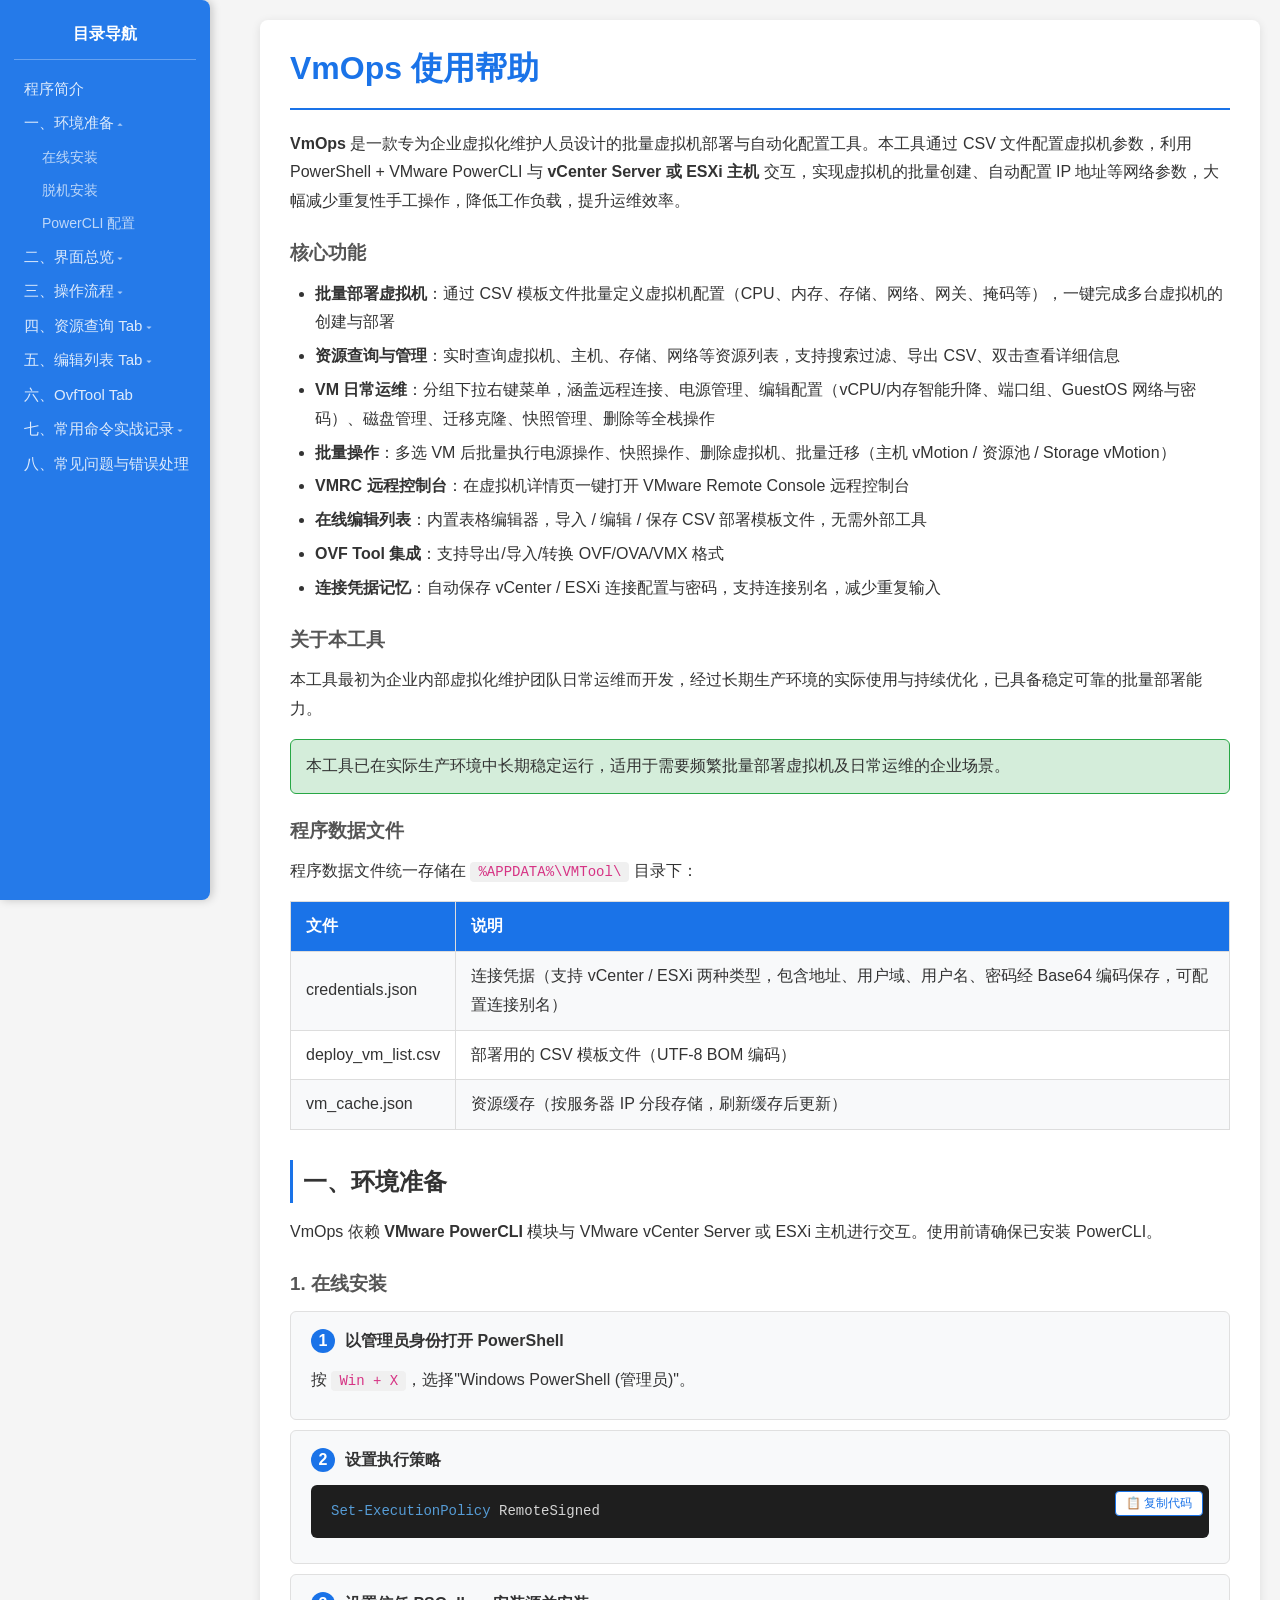
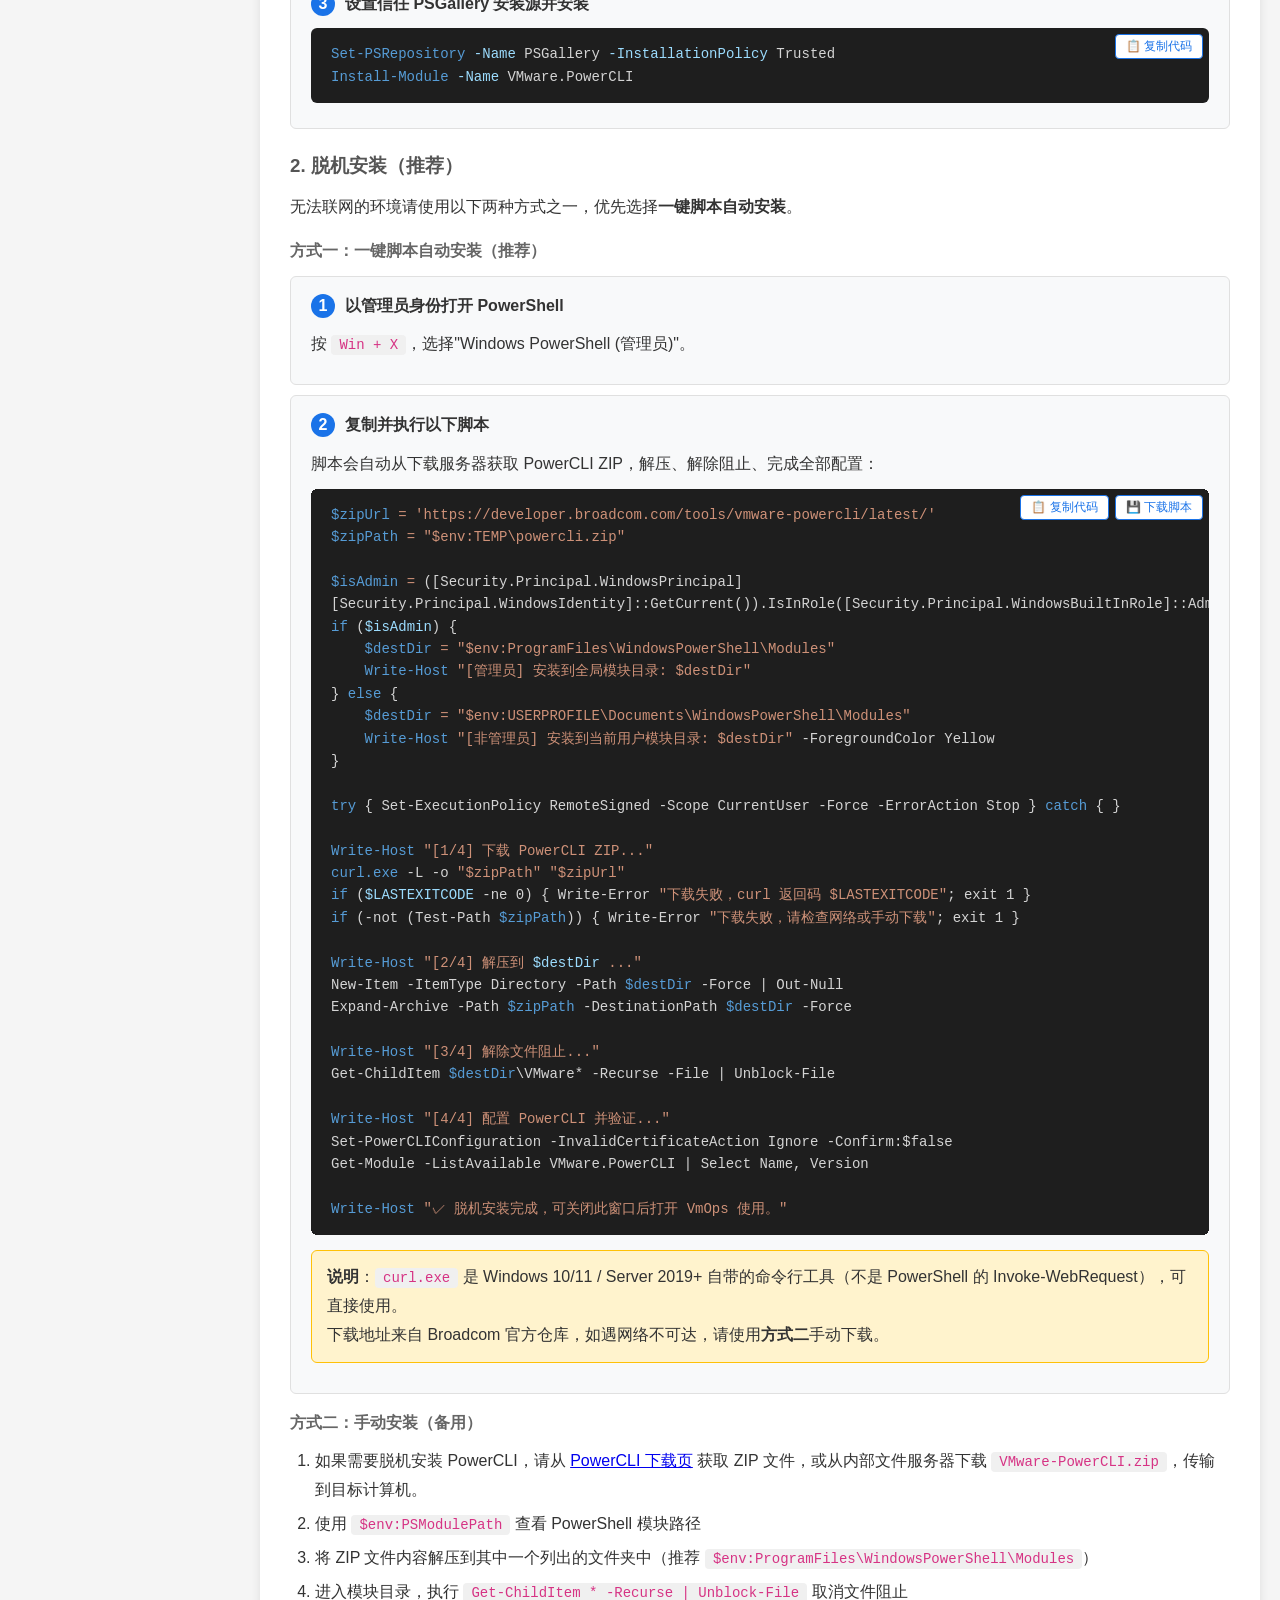
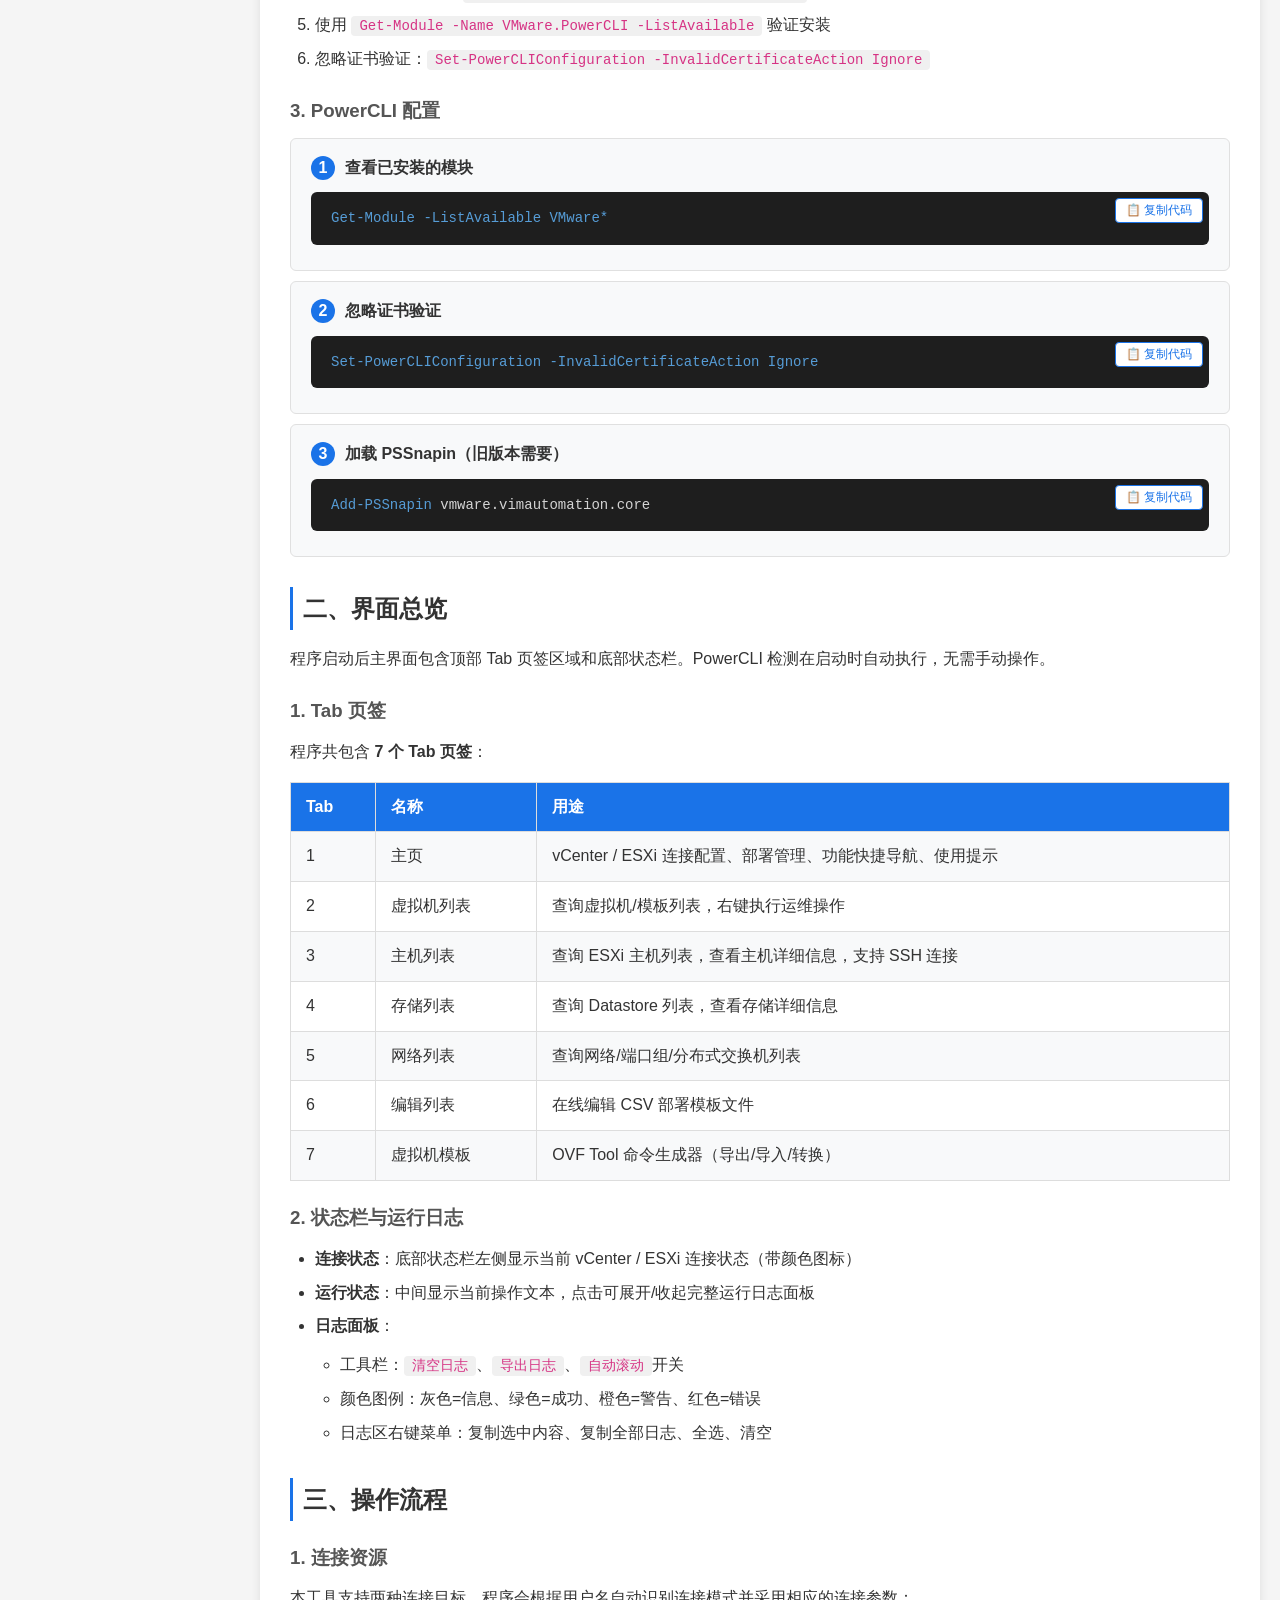
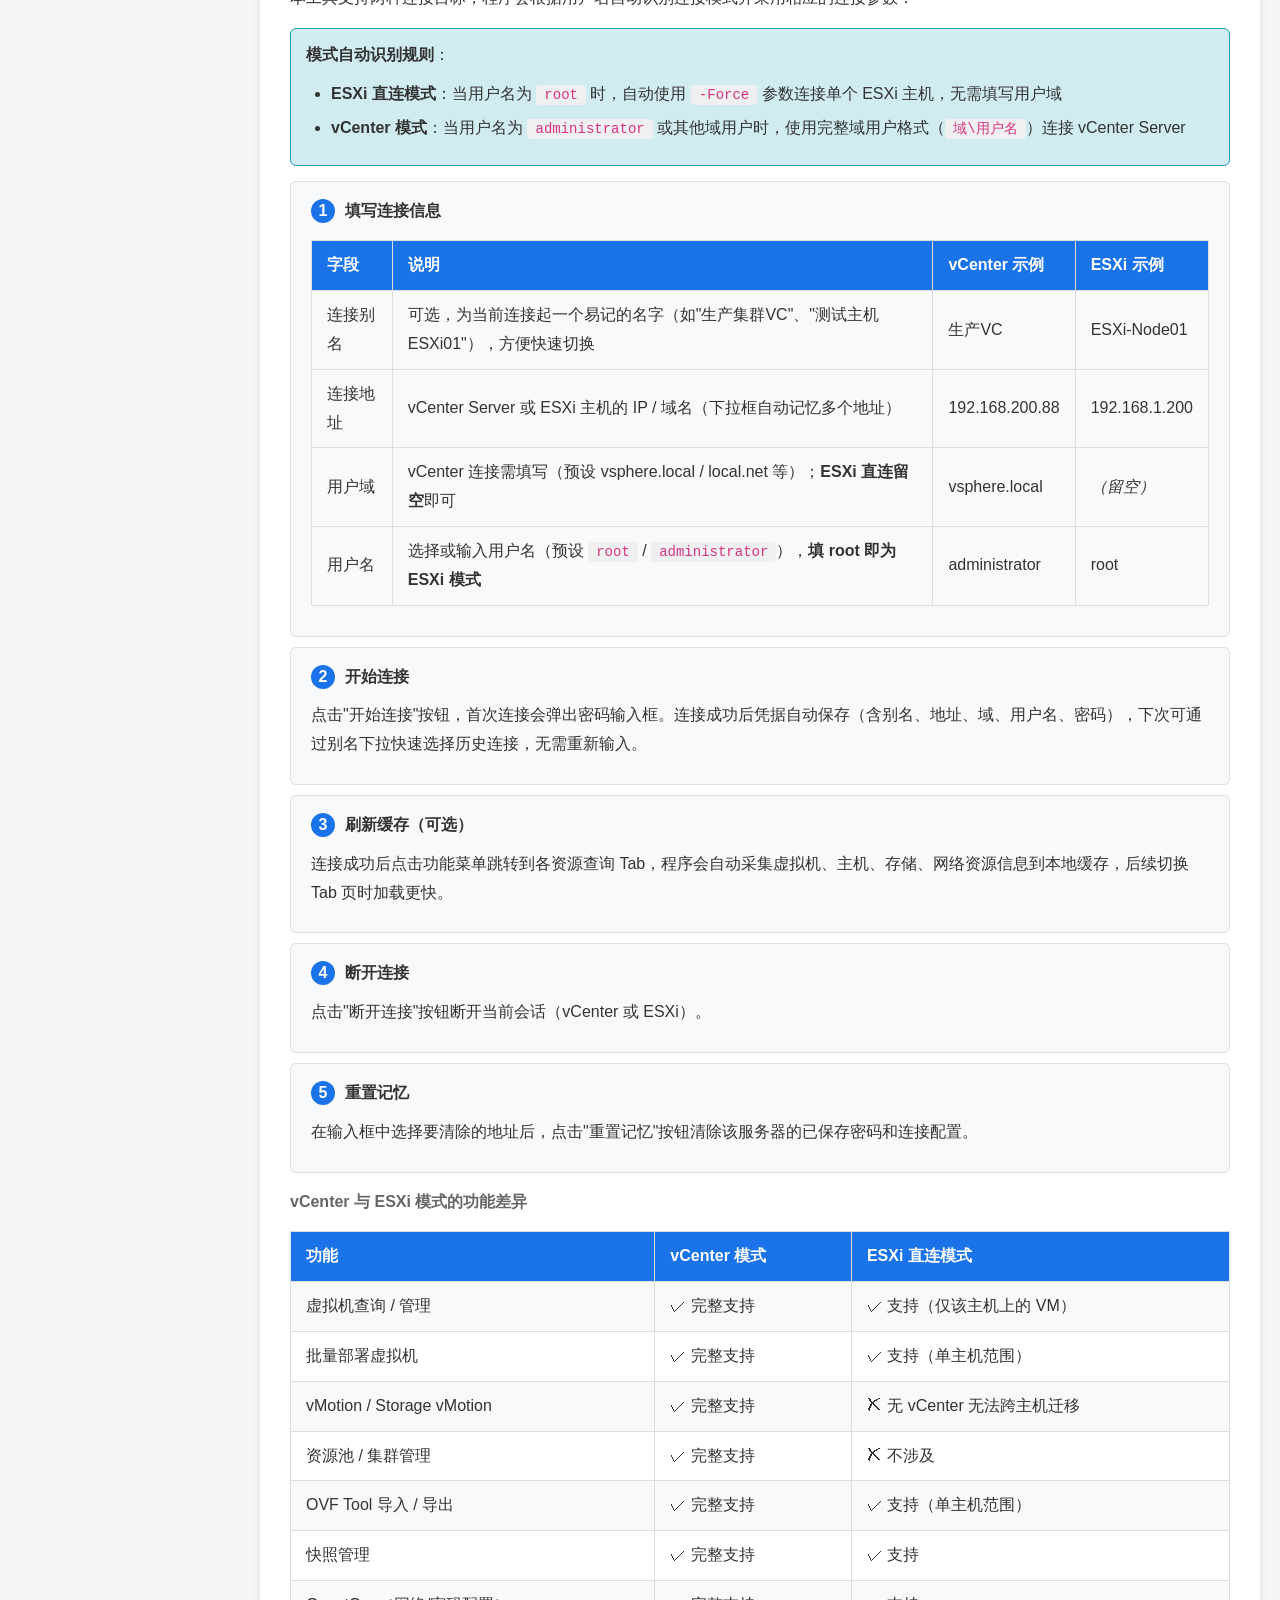
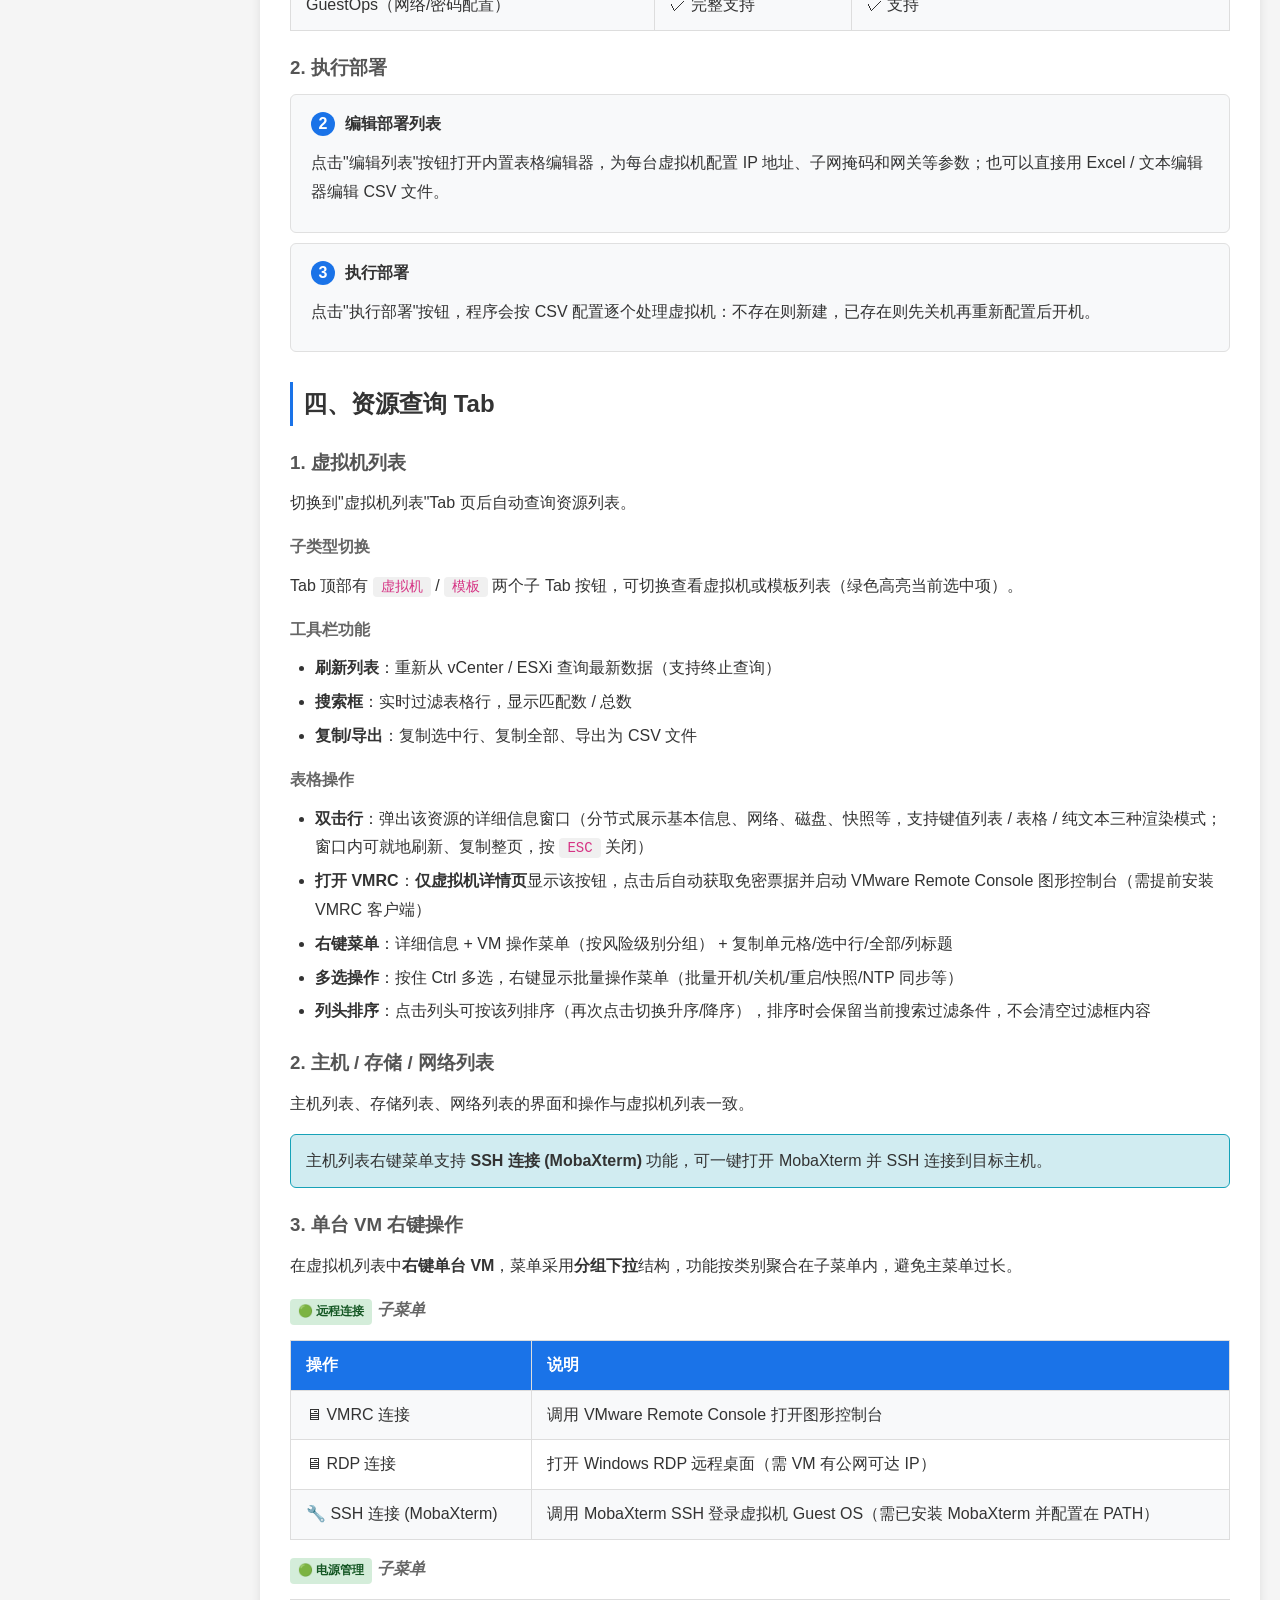
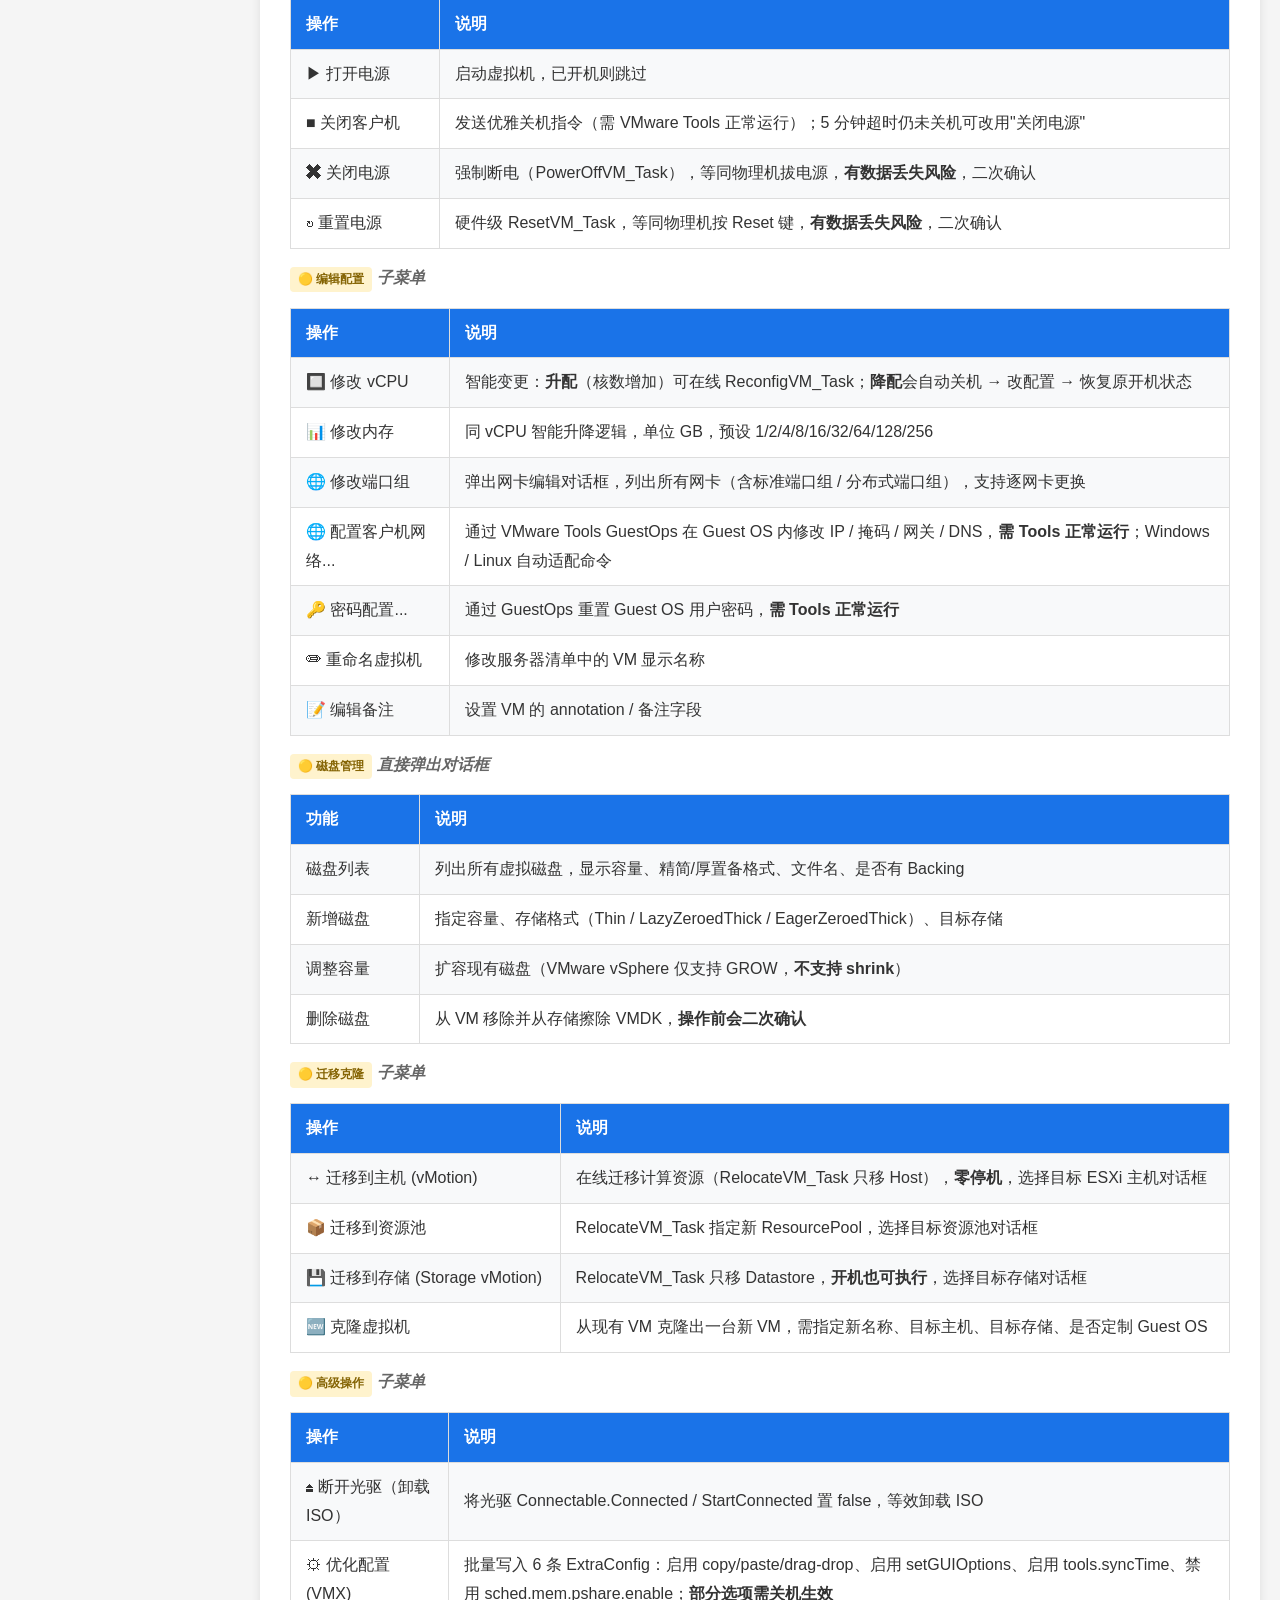
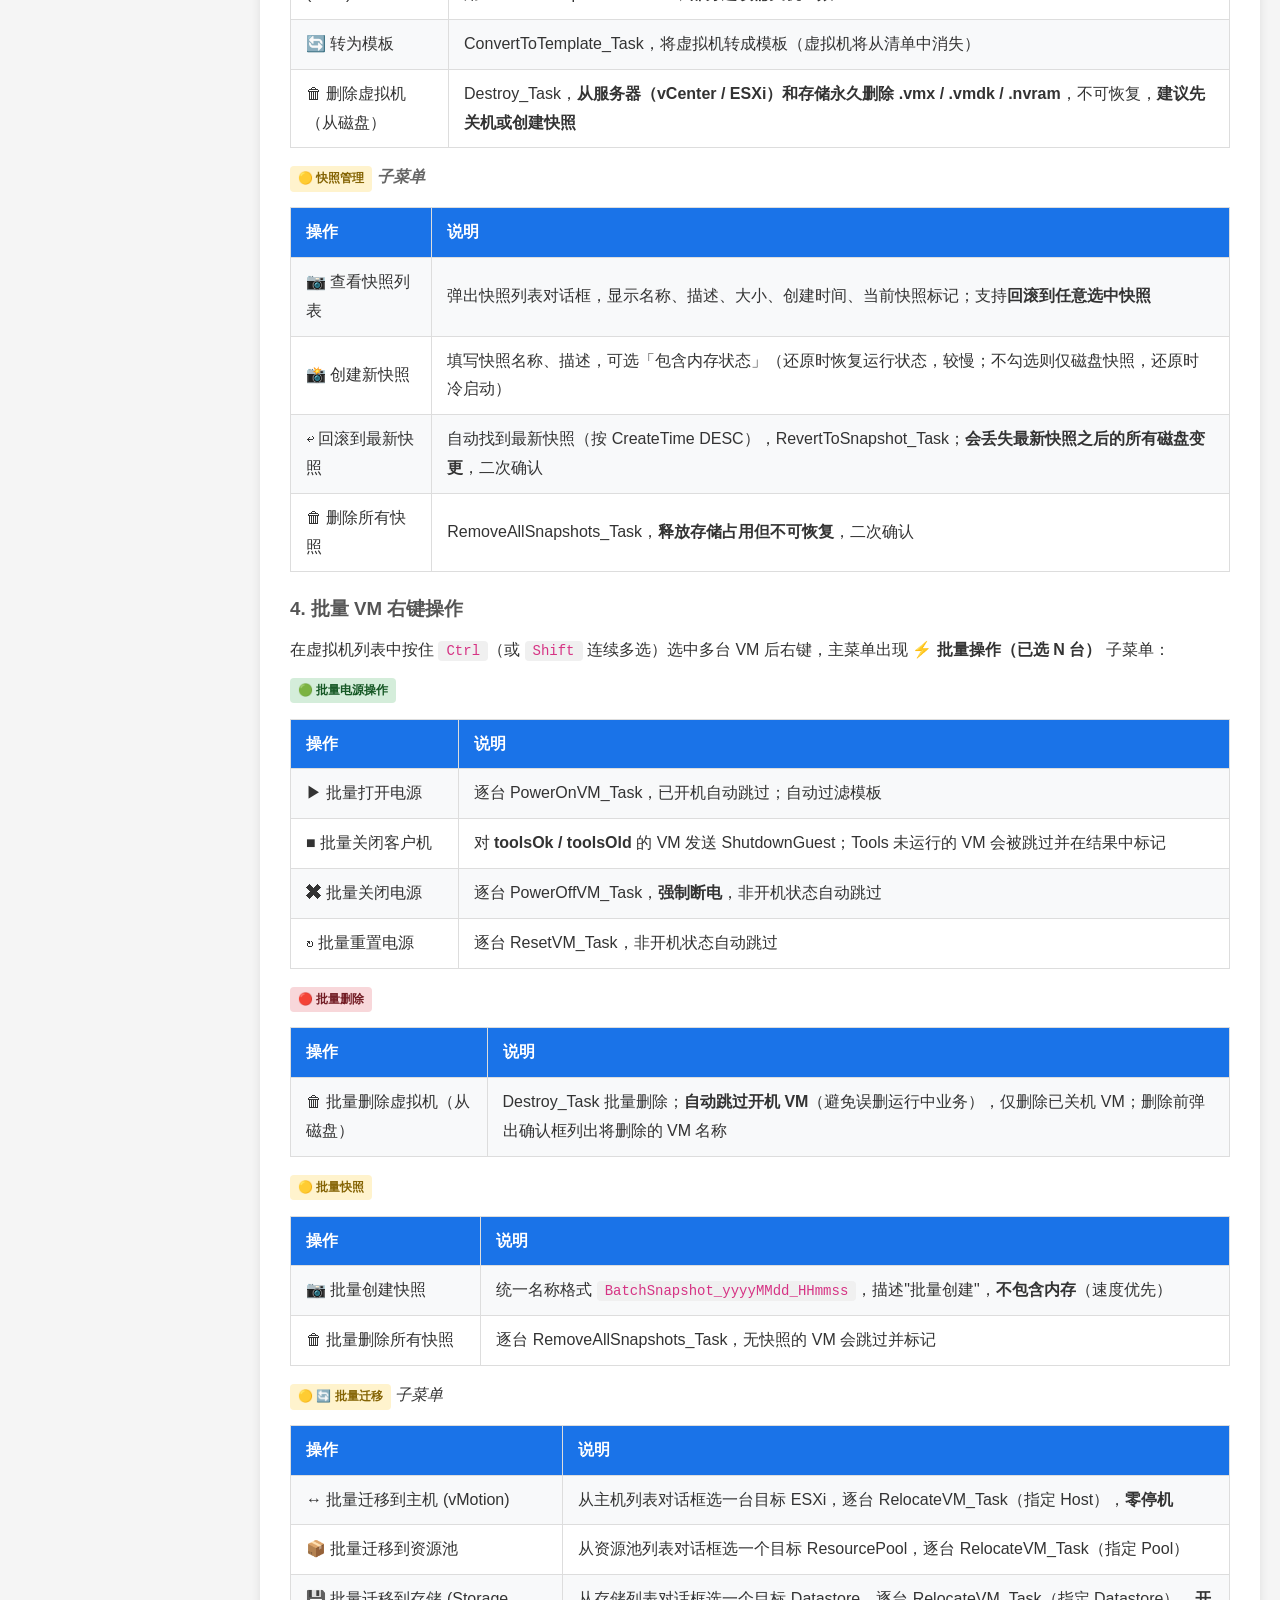
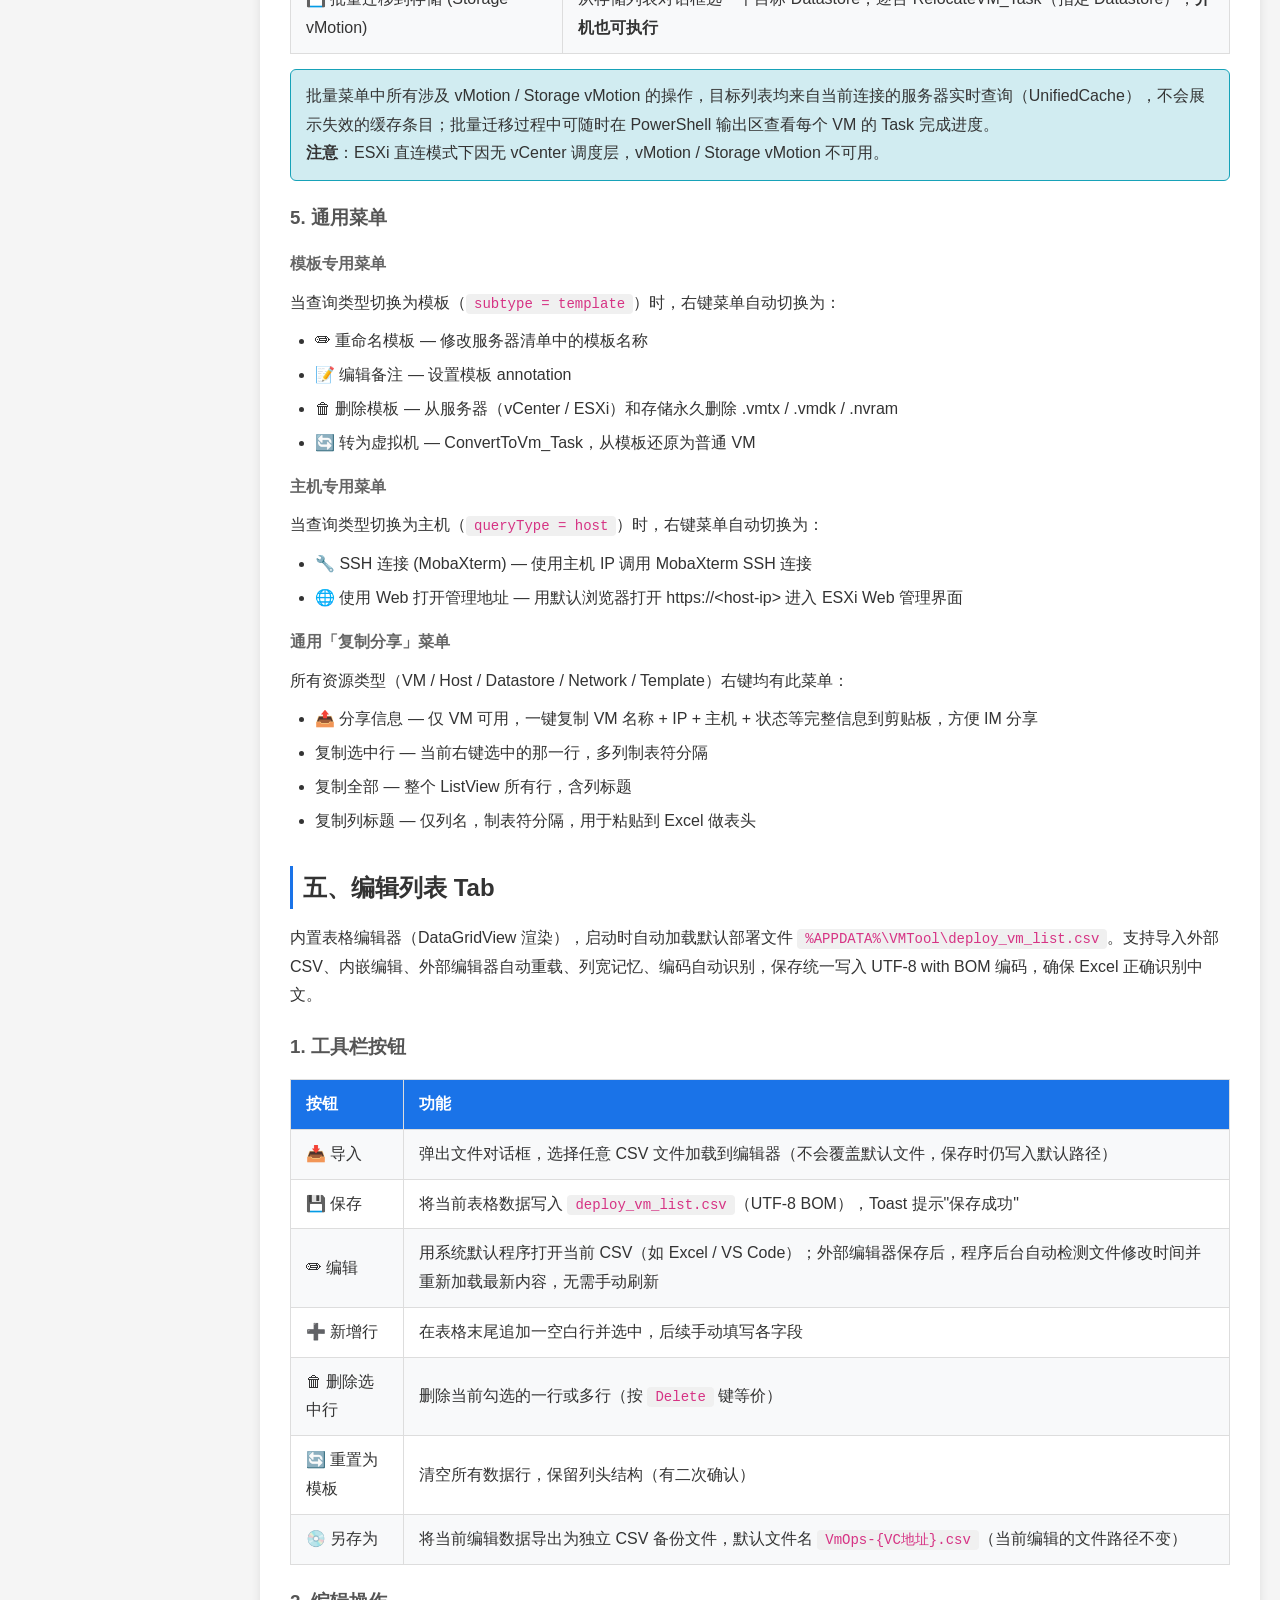
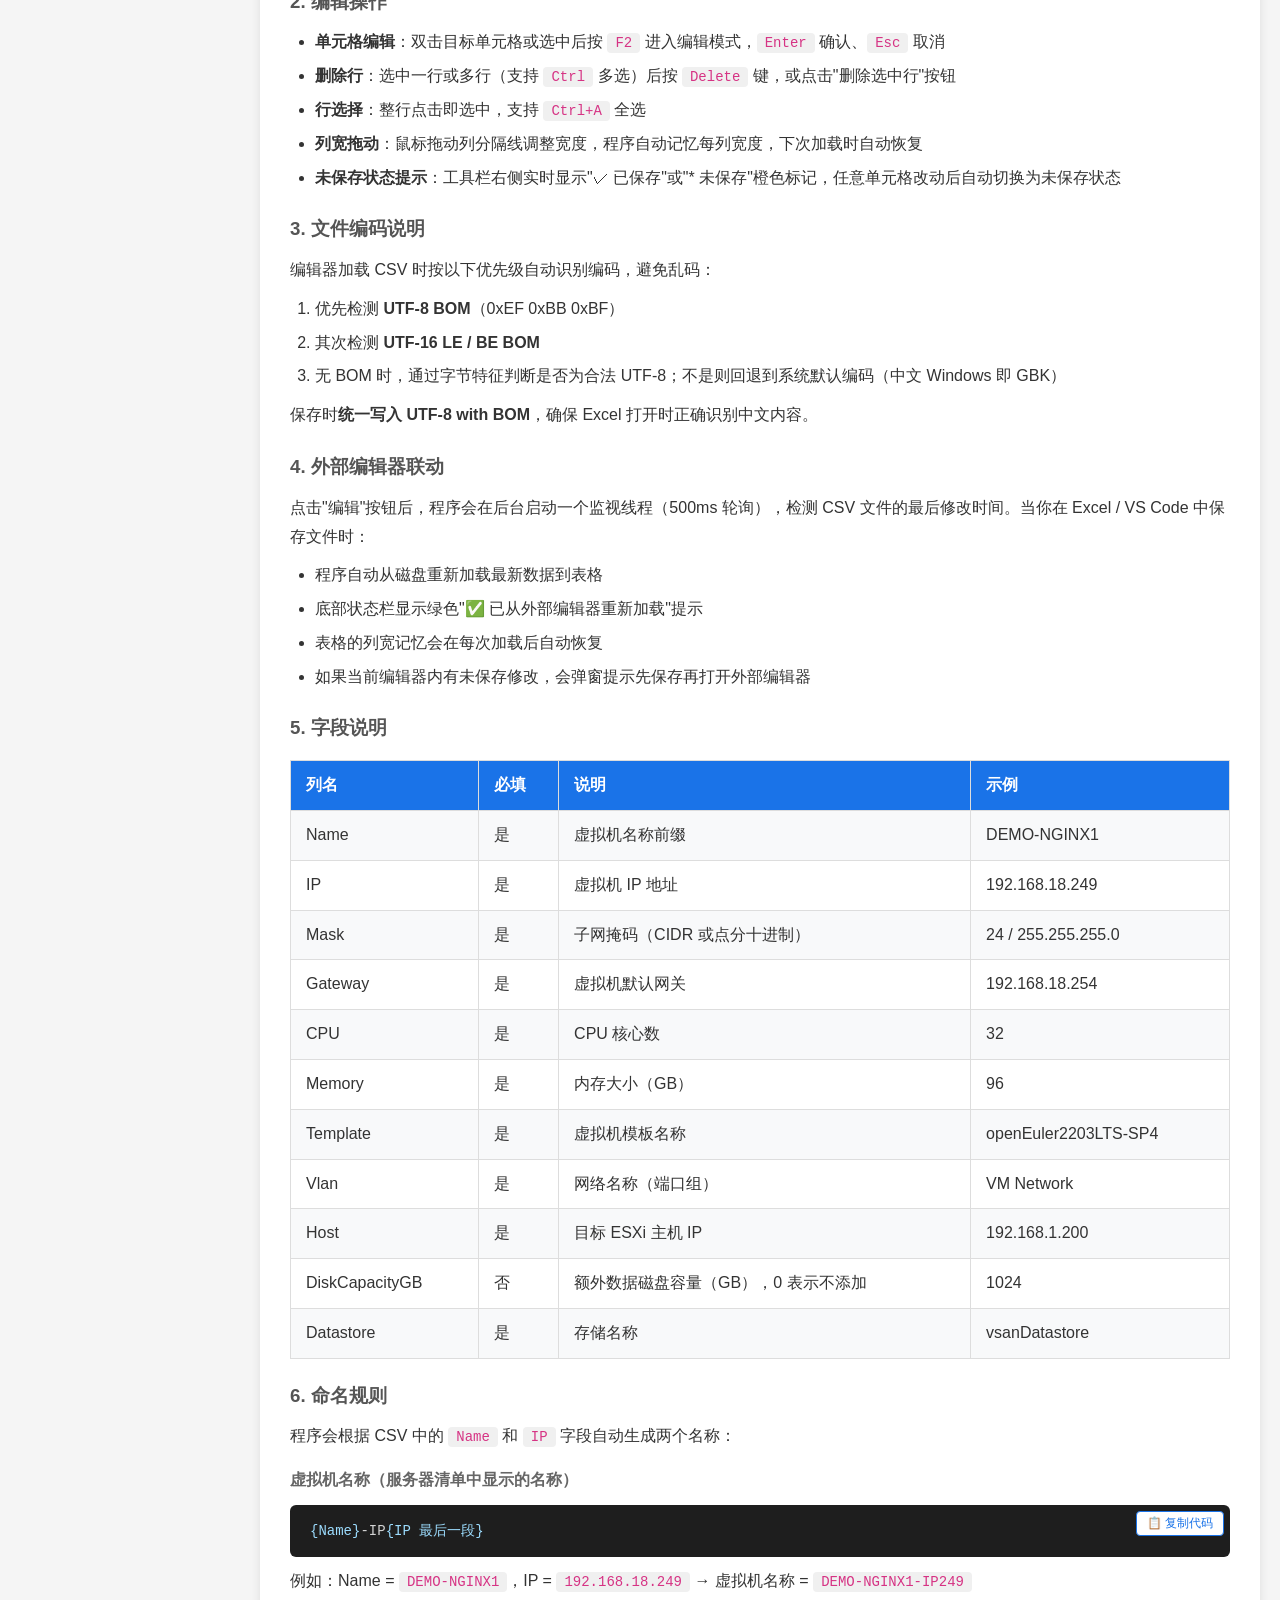
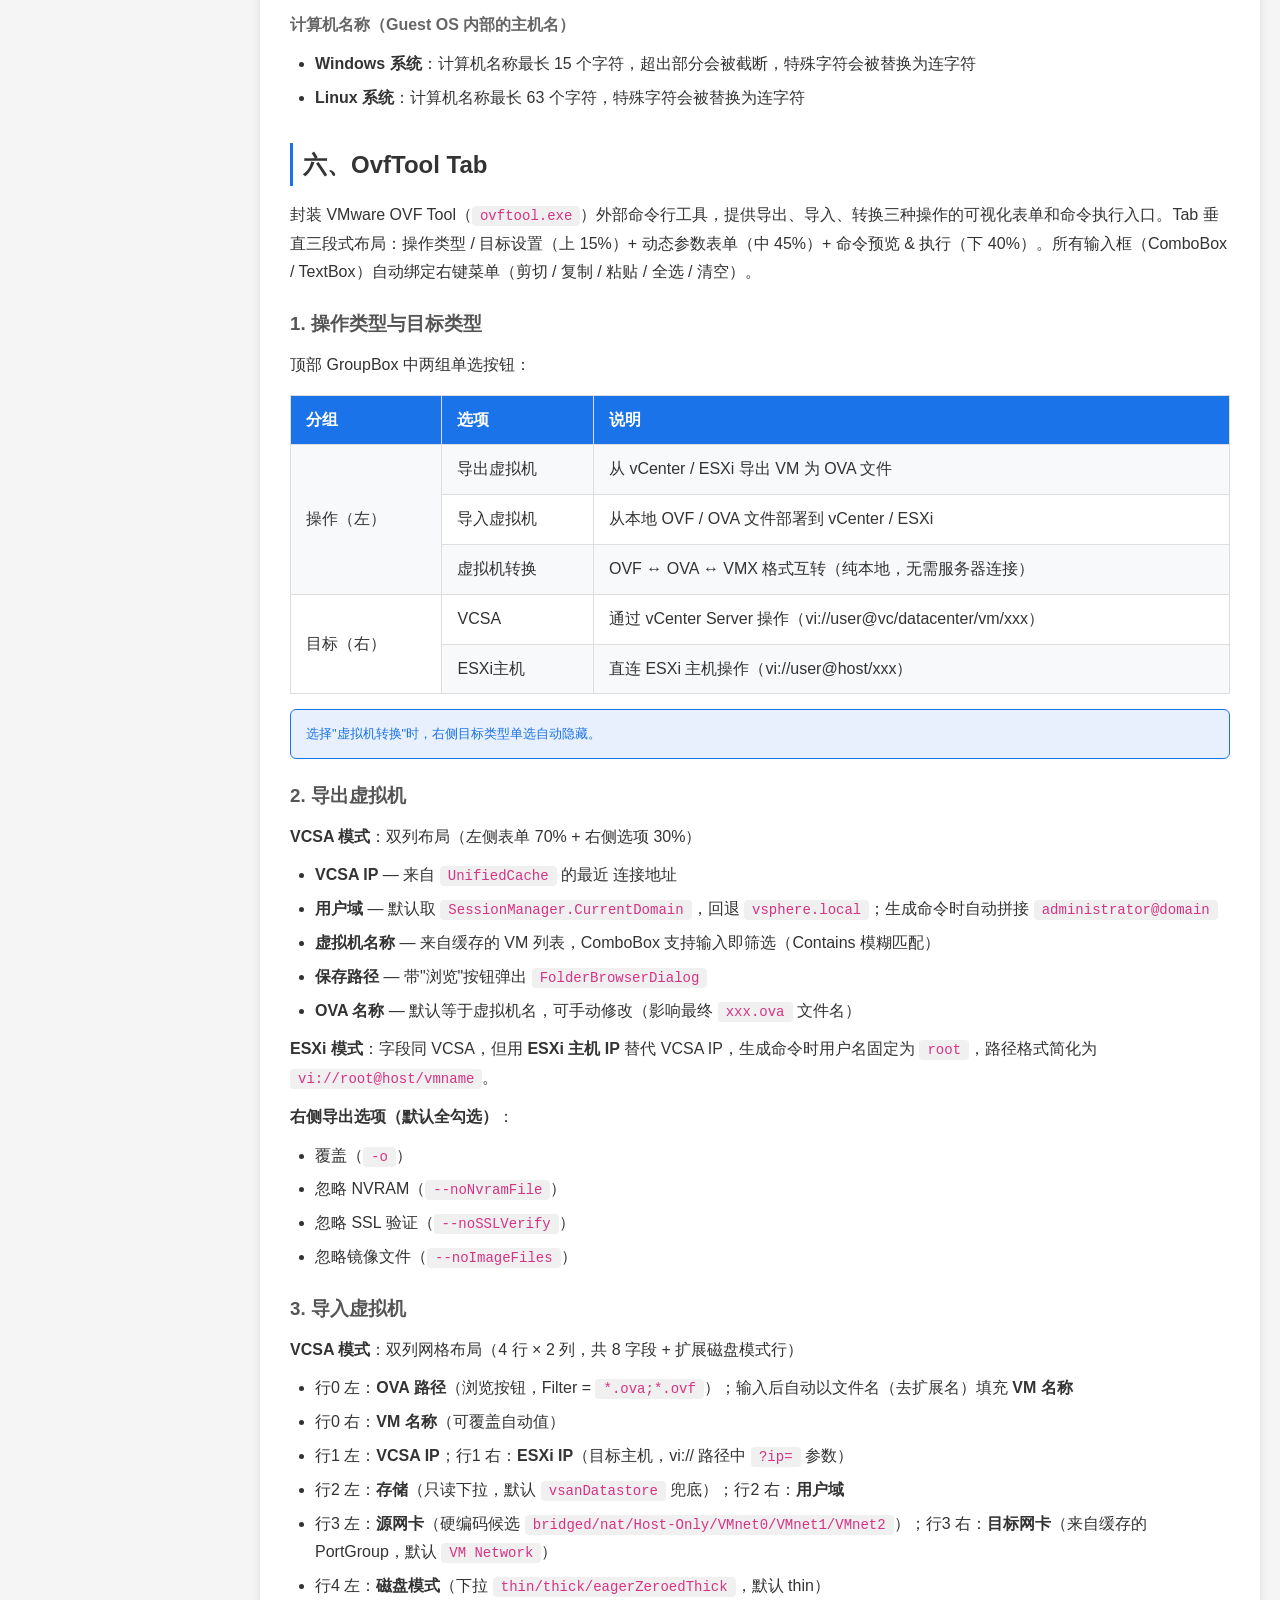
==== commit eb39c946: "fix help.html PowerCLI install script: add -Force -ErrorAction SilentlyContinue to avoid prompt hang" ====
--- a/VirtualizationOpsTool/Resources/help.html
+++ b/VirtualizationOpsTool/Resources/help.html
@@ -381,7 +381,7 @@
 
     <h3>关于本工具</h3>
     <p>本工具最初为企业内部虚拟化维护团队日常运维而开发，经过长期生产环境的实际使用与持续优化，已具备稳定可靠的批量部署能力。</p>
-    <div class="success">本工具已在实际生产环境中长期稳定运行，适用于需要频繁批量部署虚拟机及日常运维的企业场景。<br><strong>本工具永久免费，为个人兴趣开发，请勿商用或售卖。</strong></div>
+    <div class="success">本工具已在实际生产环境中长期稳定运行，适用于需要频繁批量部署虚拟机及日常运维的企业场景。</div>
 
     <h3>程序数据文件</h3>
     <p>程序数据文件统一存储在 <code>%APPDATA%\VMTool\</code> 目录下：</p>
@@ -444,7 +444,7 @@
 Get-ChildItem $destDir\VMware* -Recurse -File | Unblock-File
 
 Write-Host "[4/4] 配置 PowerCLI 并验证..."
-Set-PowerCLIConfiguration -InvalidCertificateAction Ignore -Confirm:$false
+Set-PowerCLIConfiguration -InvalidCertificateAction Ignore -Confirm:$false -Force -ErrorAction SilentlyContinue | Out-Null
 Get-Module -ListAvailable VMware.PowerCLI | Select Name, Version
 
 Write-Host "✓ 脱机安装完成，可关闭此窗口后打开 VmOps 使用。"
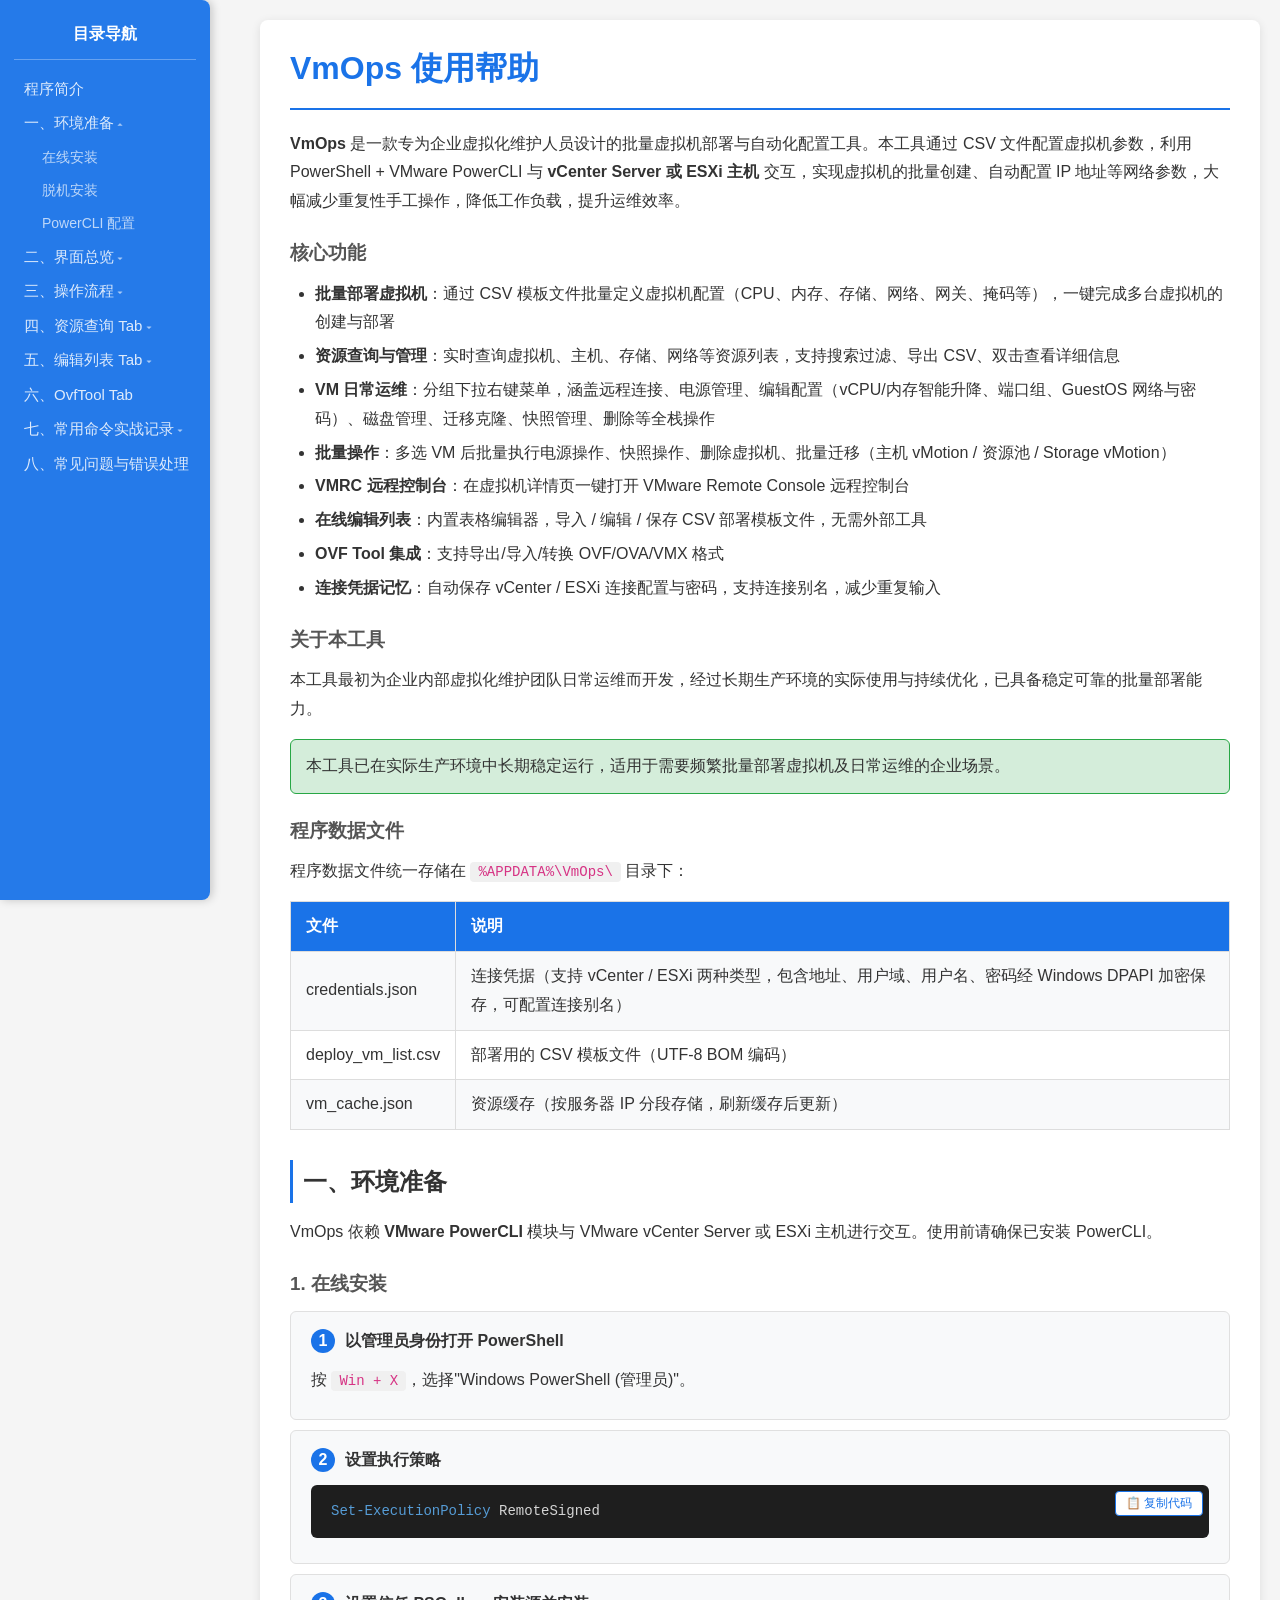
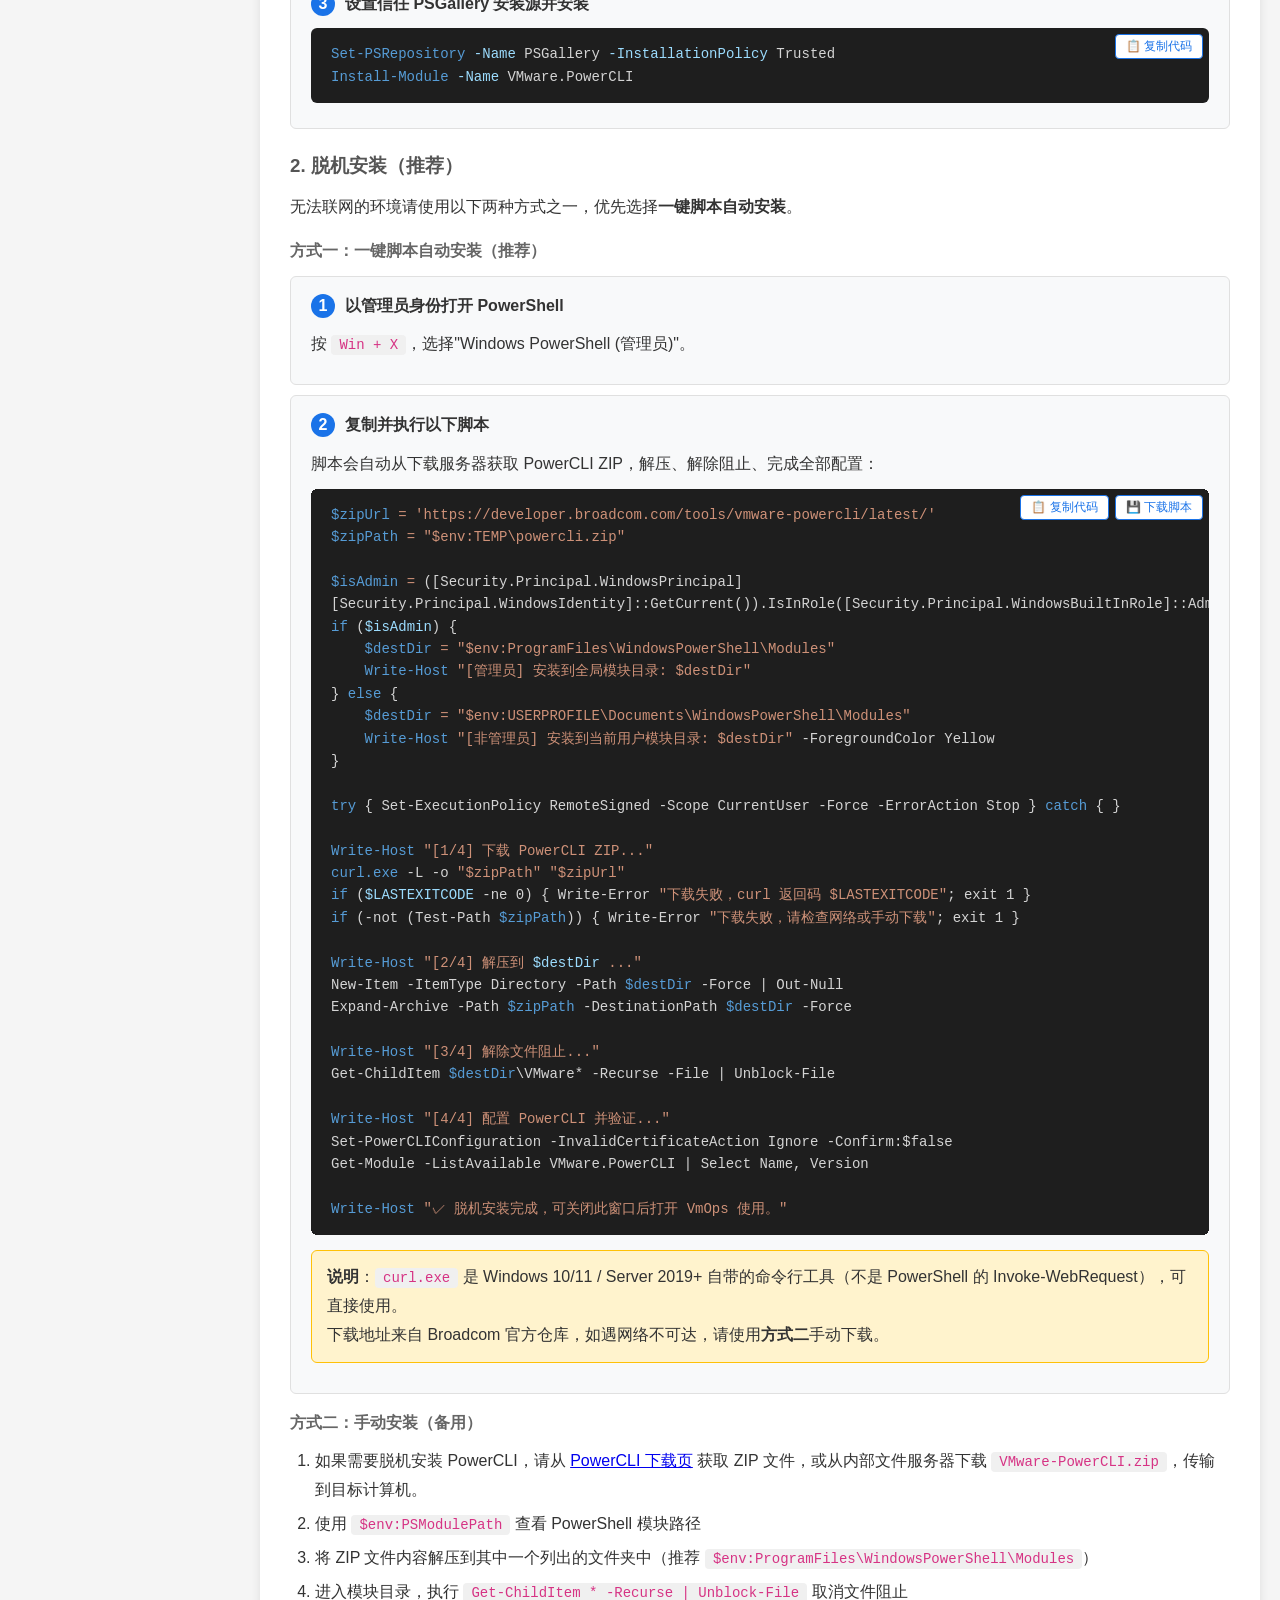
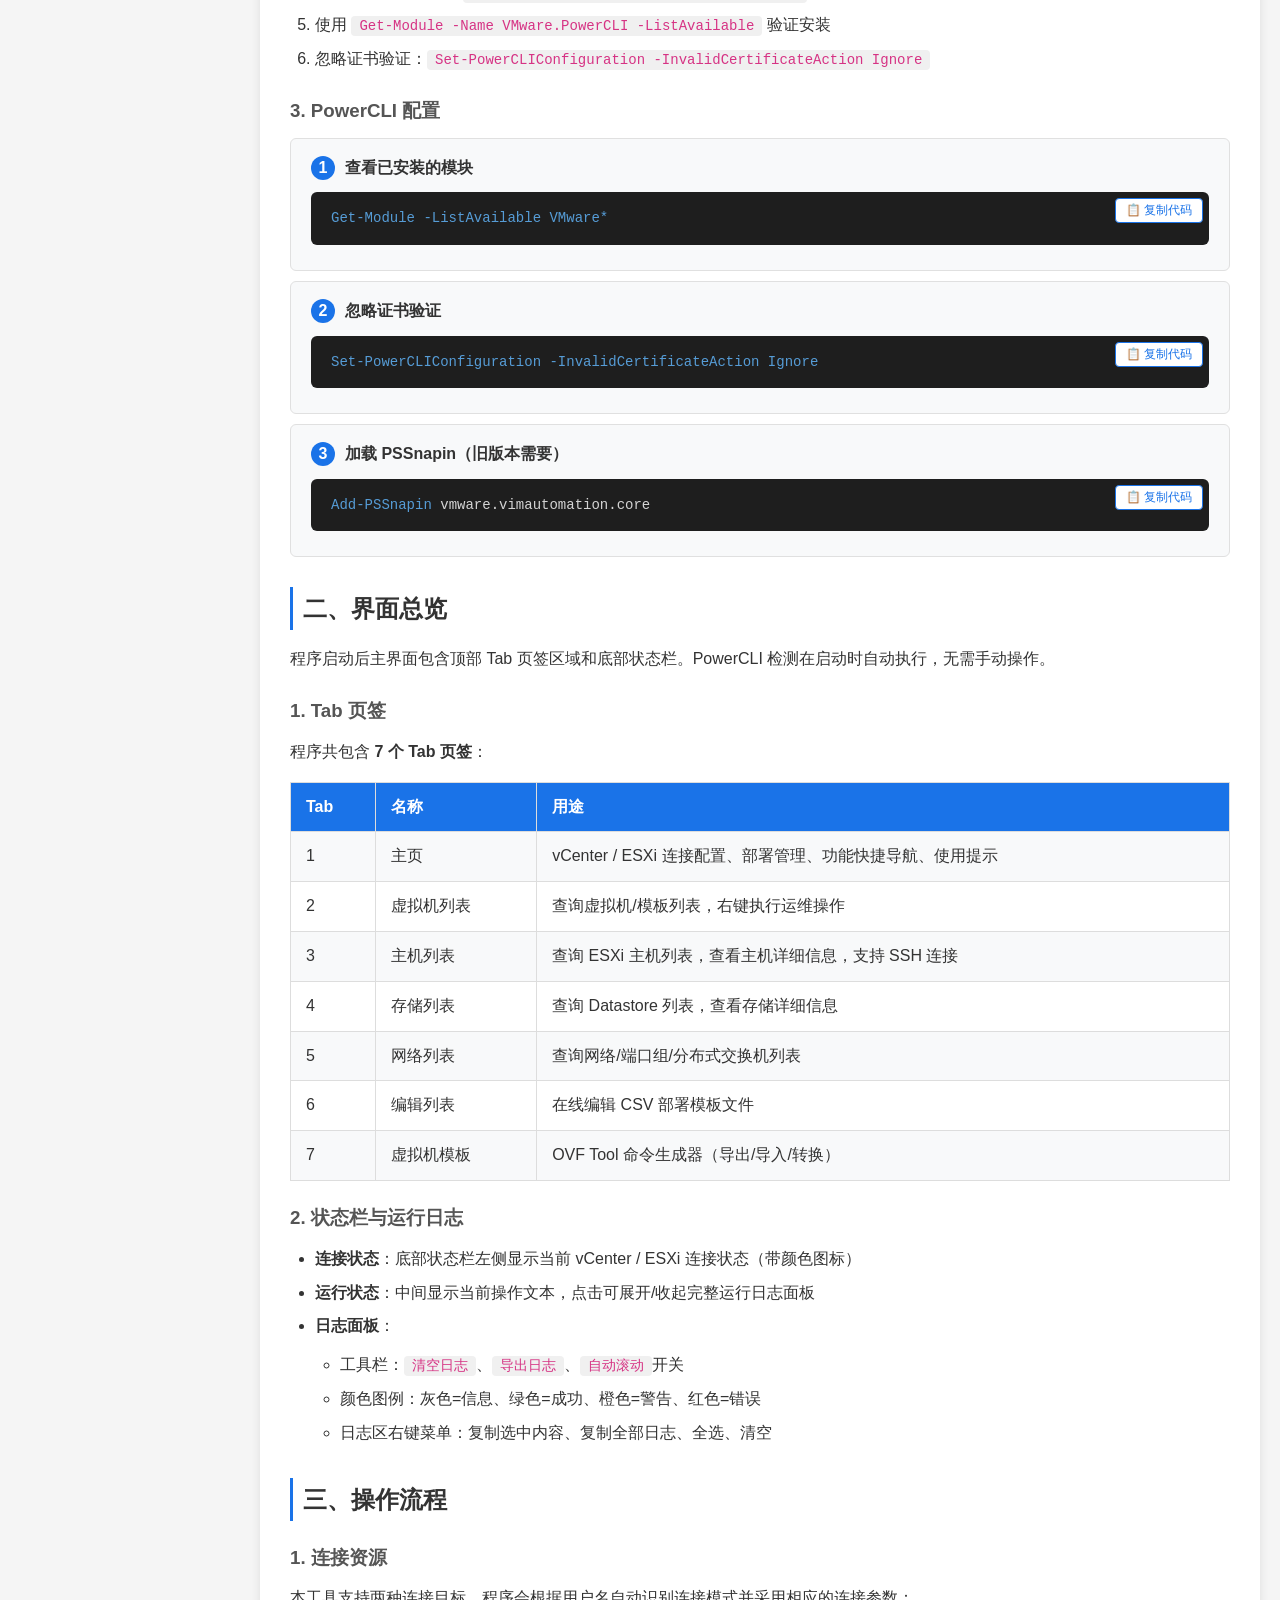
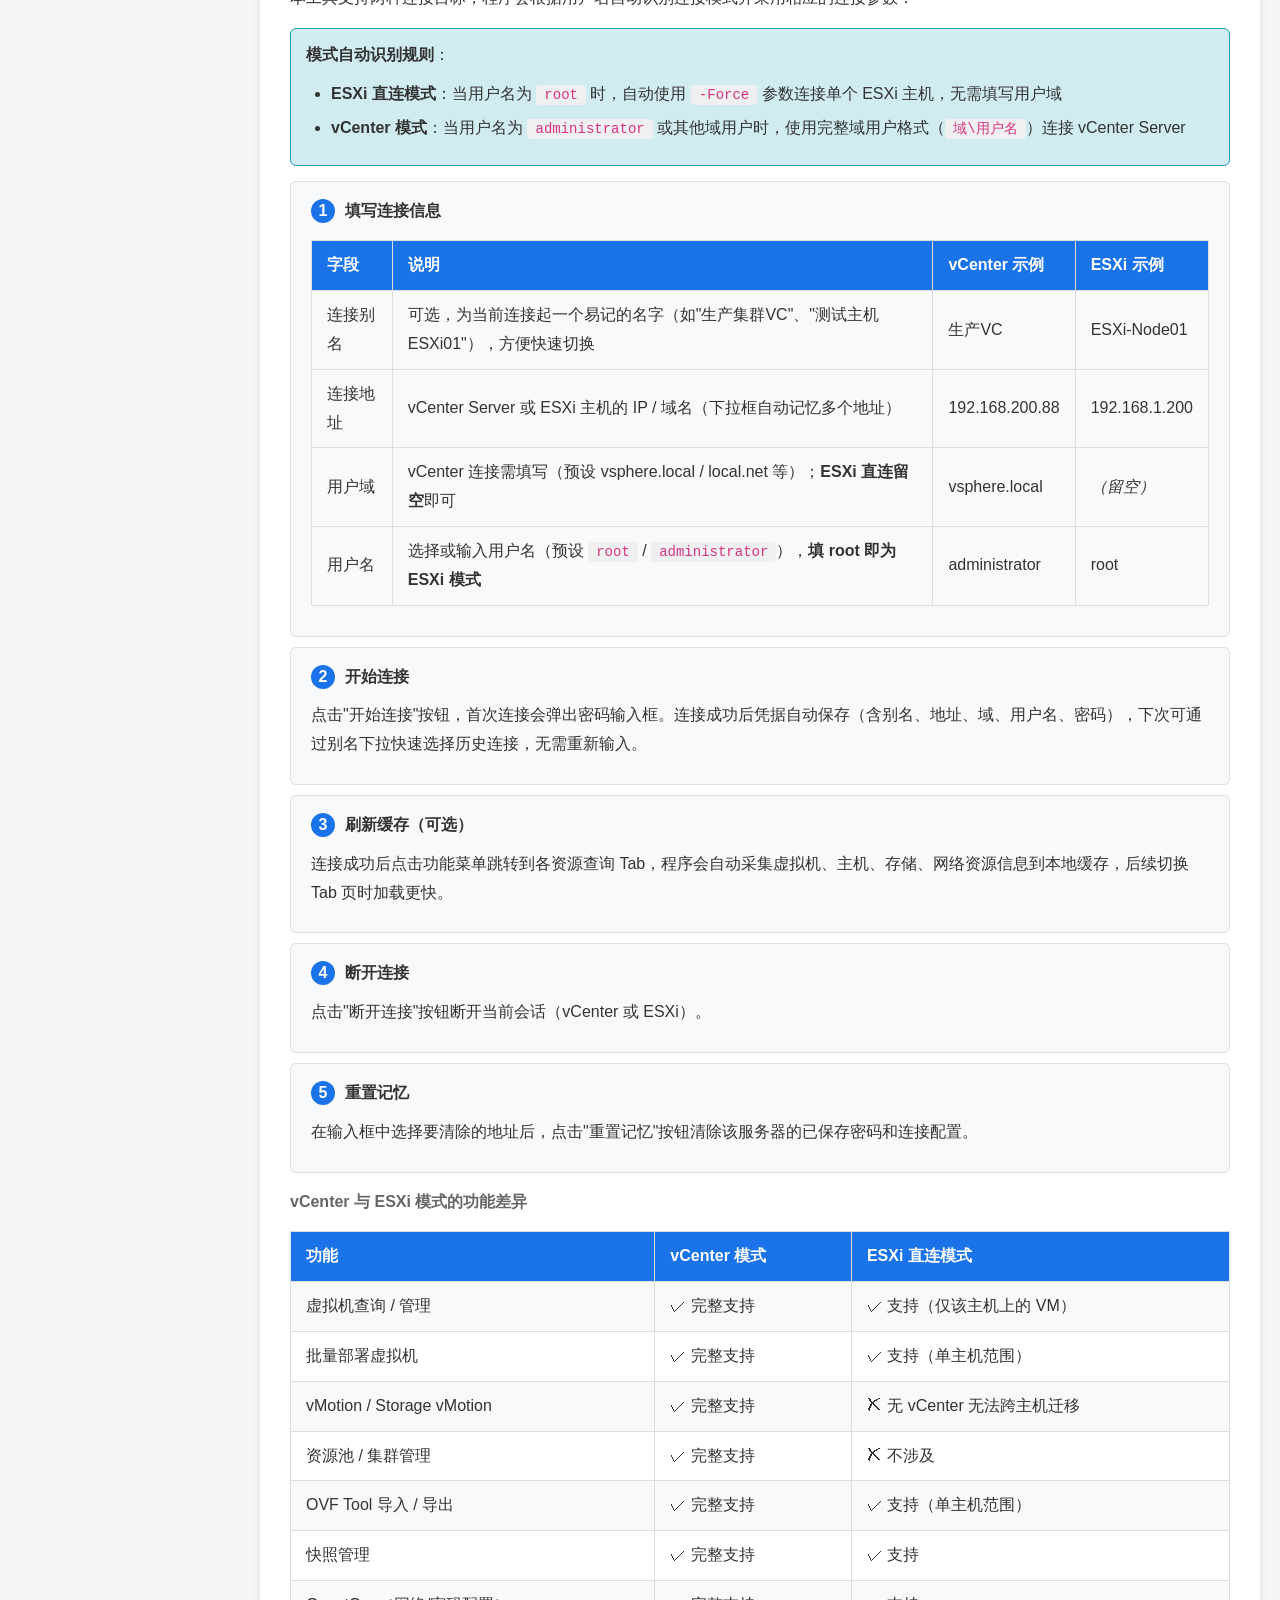
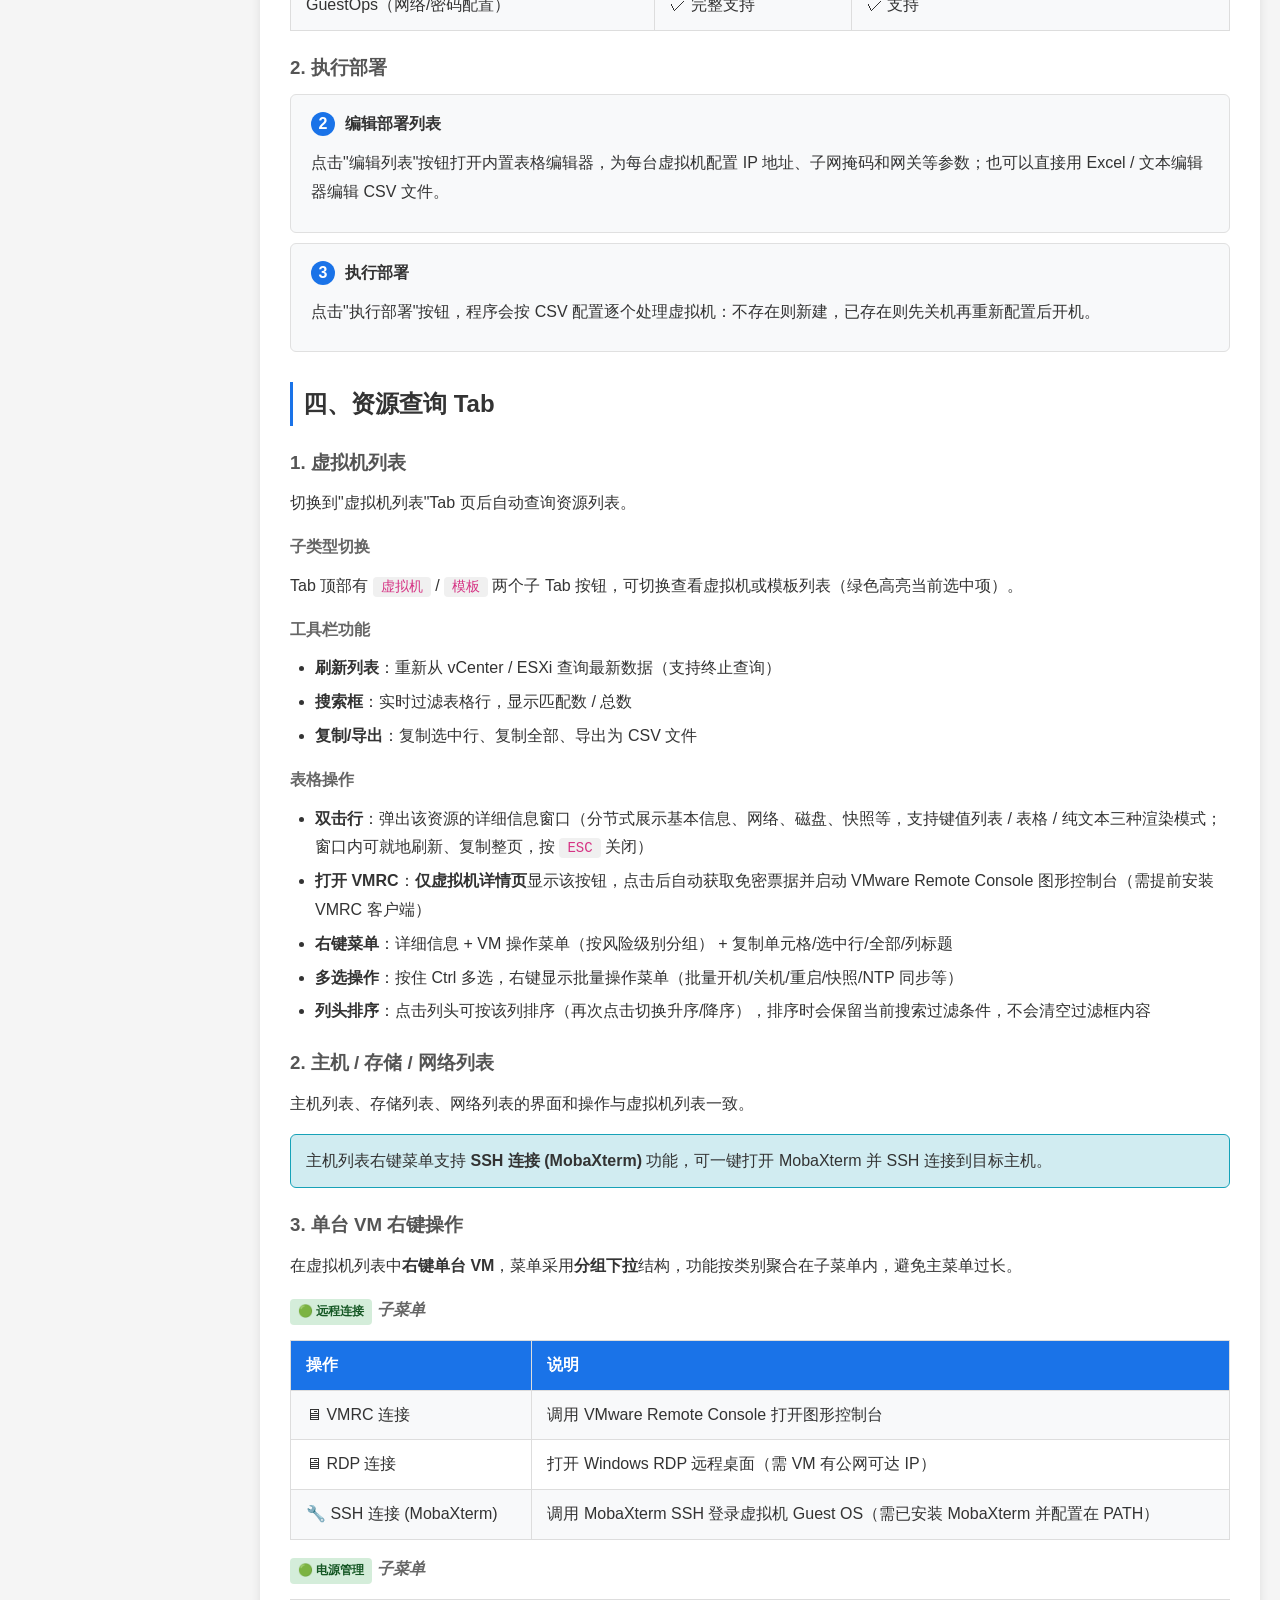
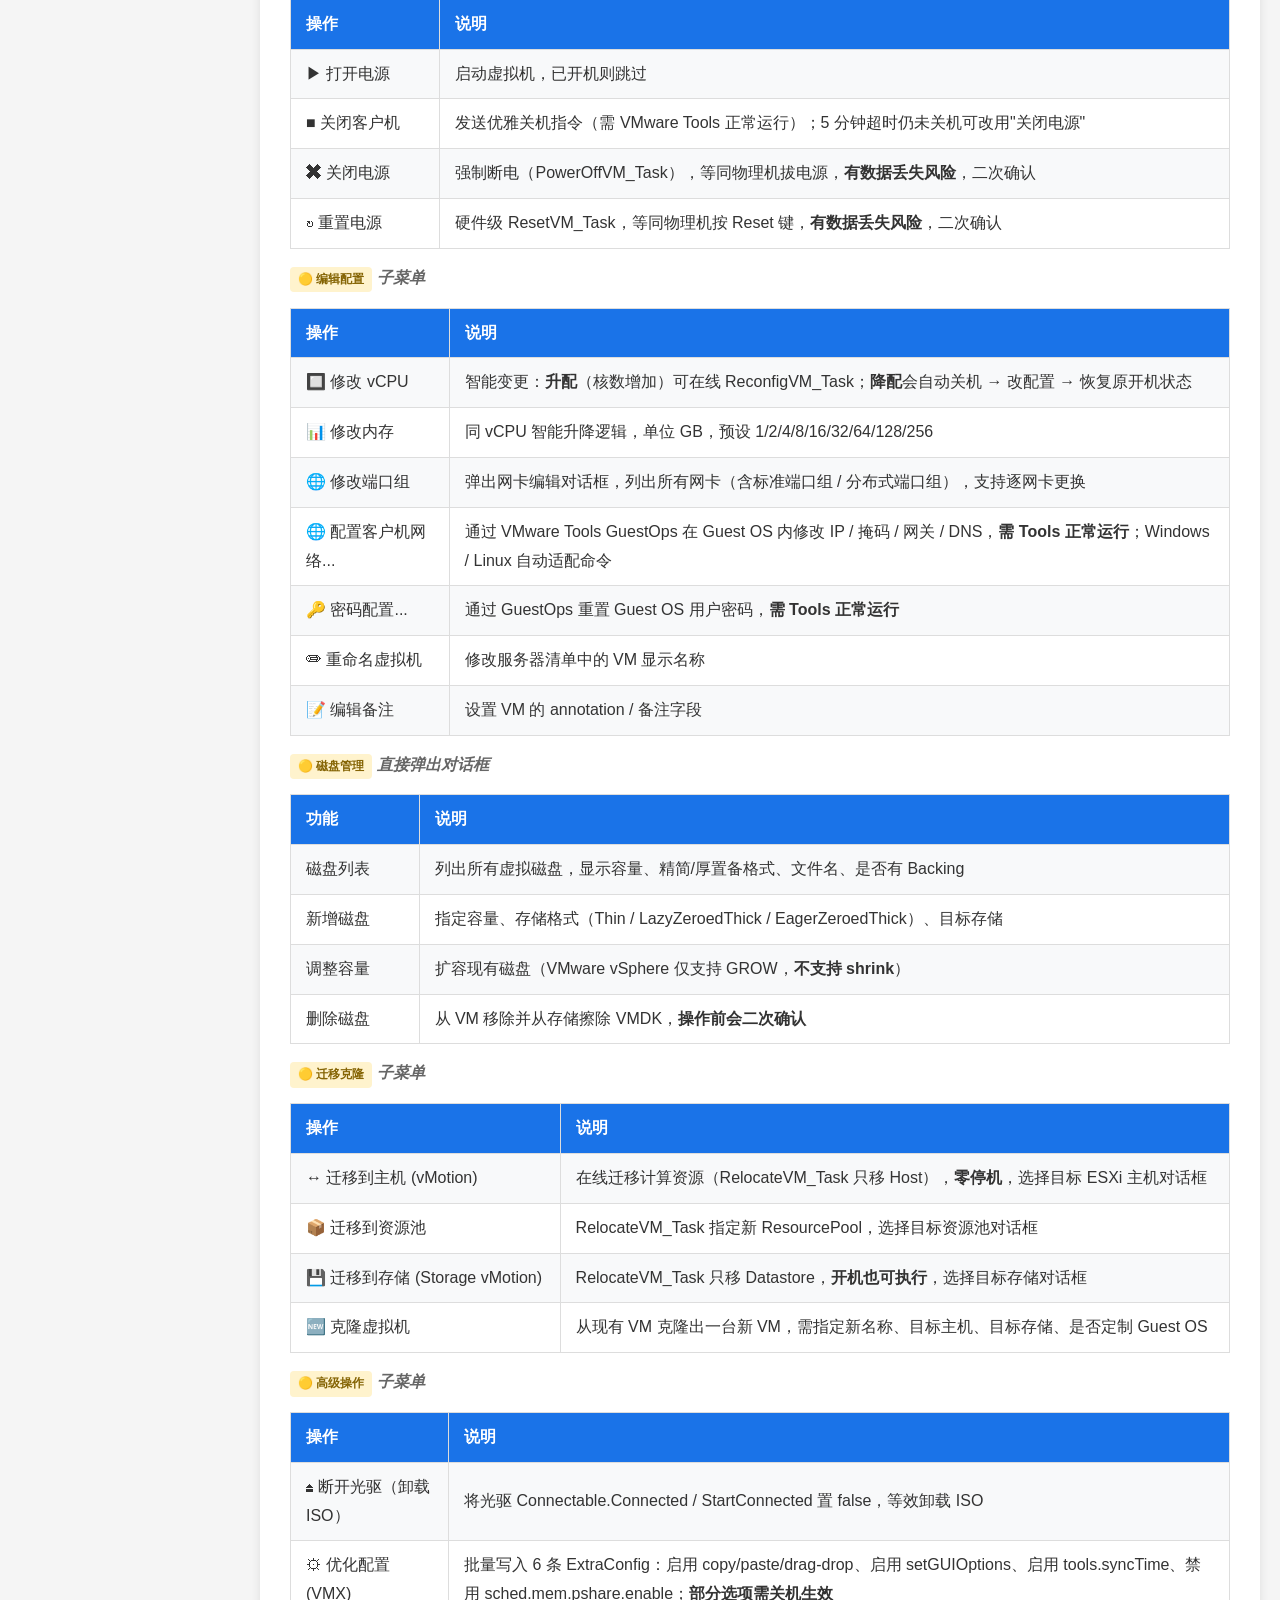
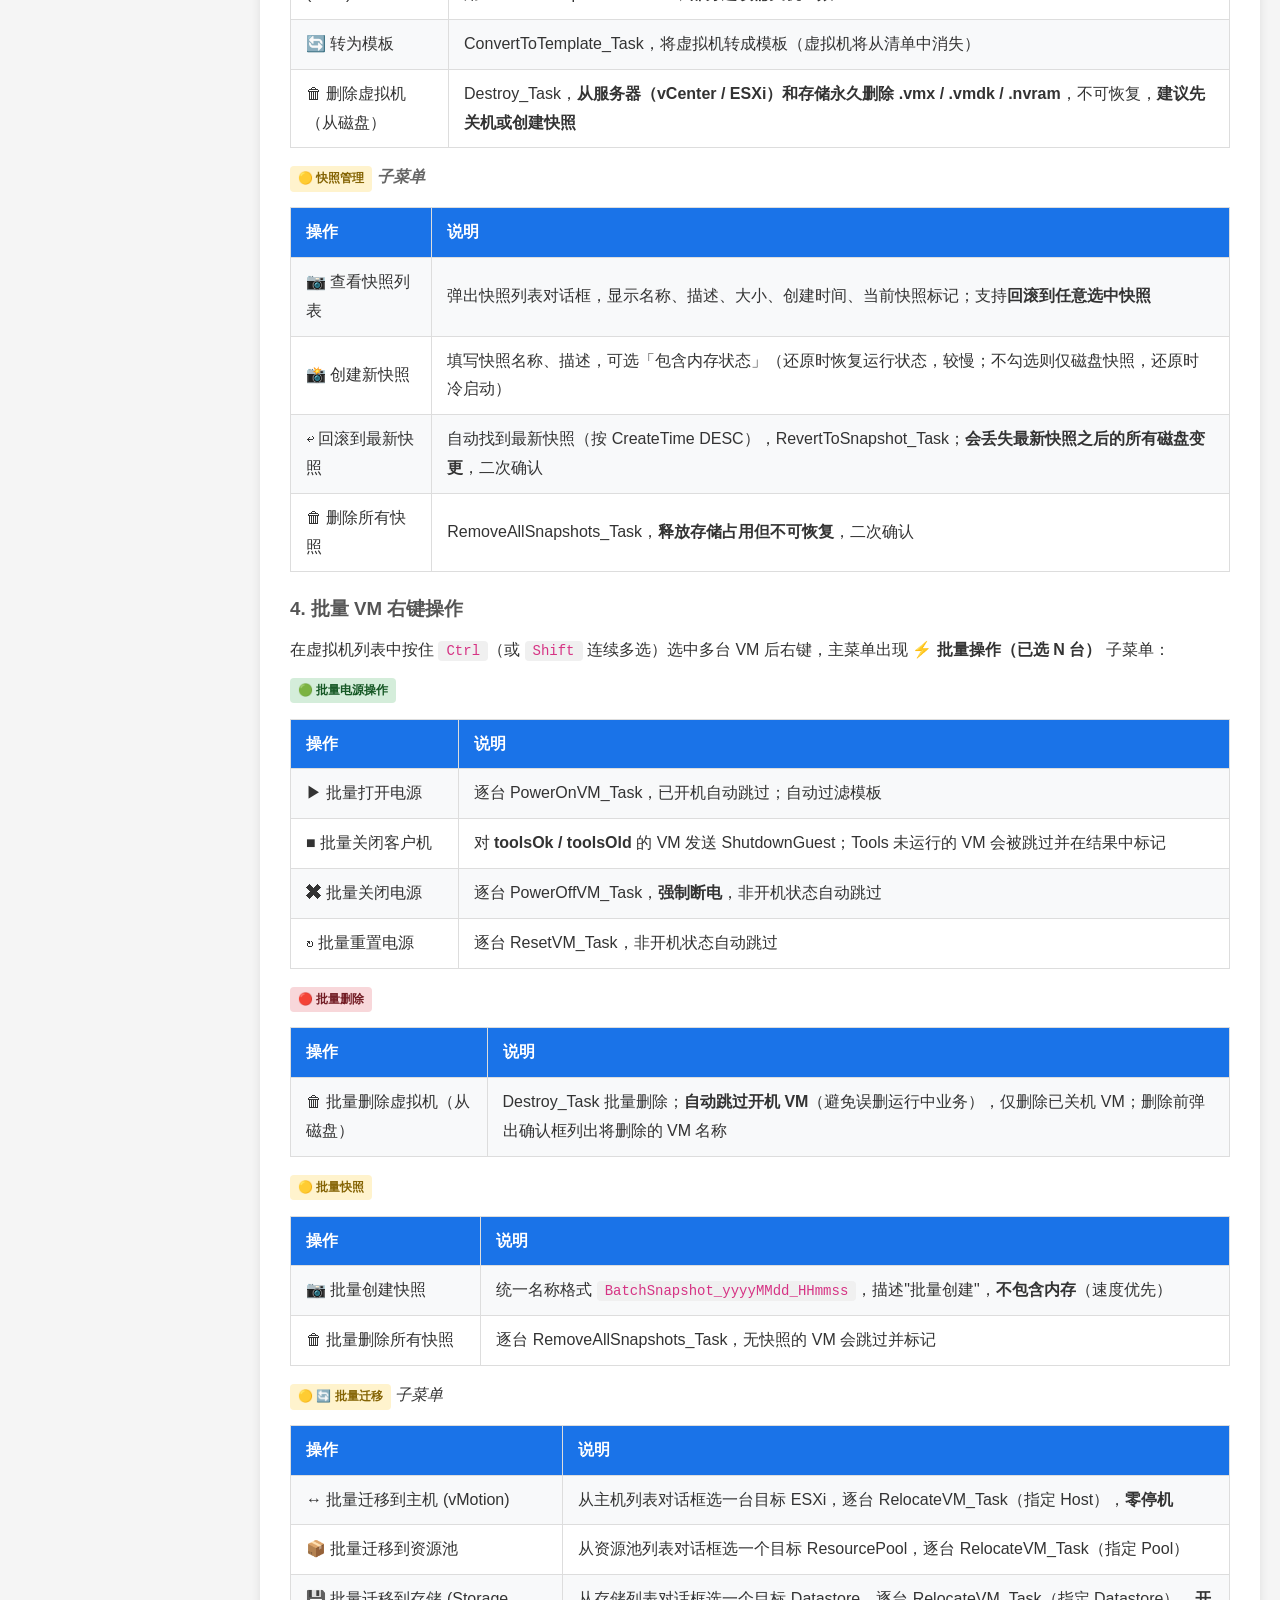
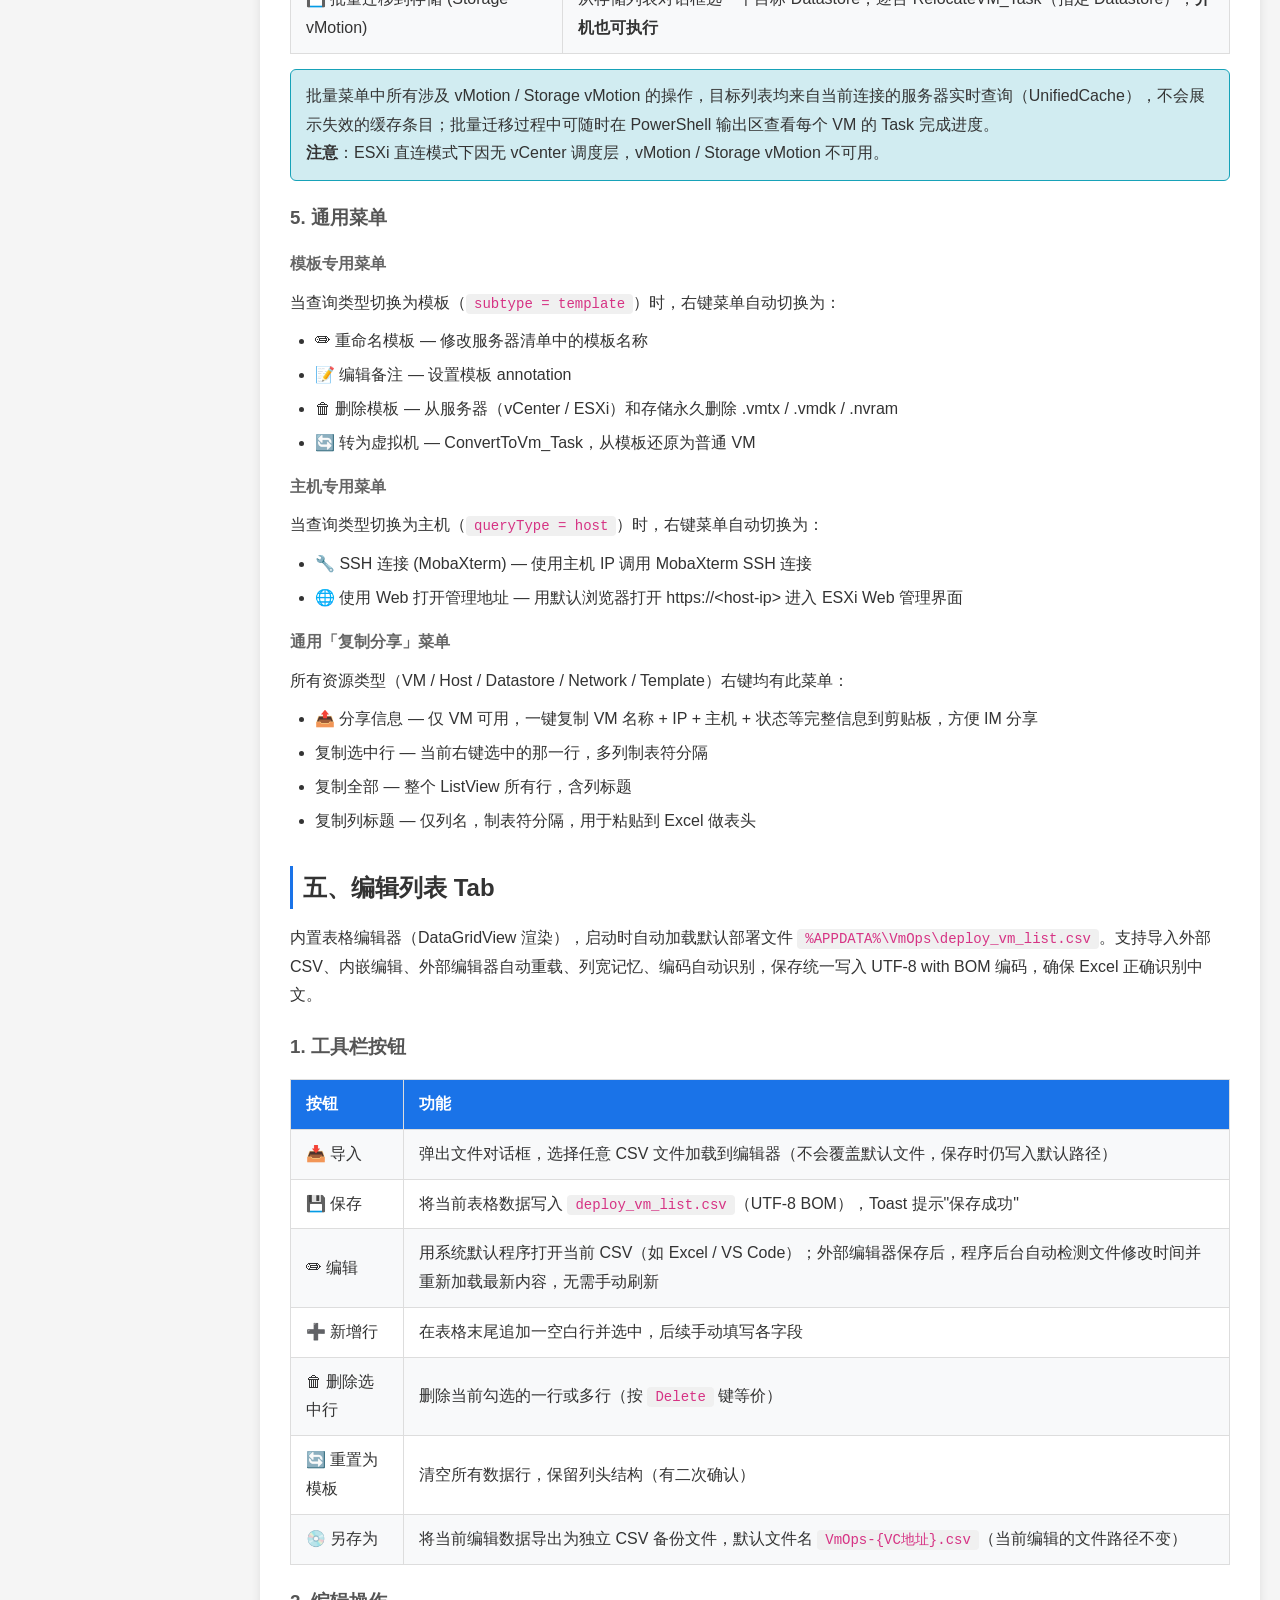
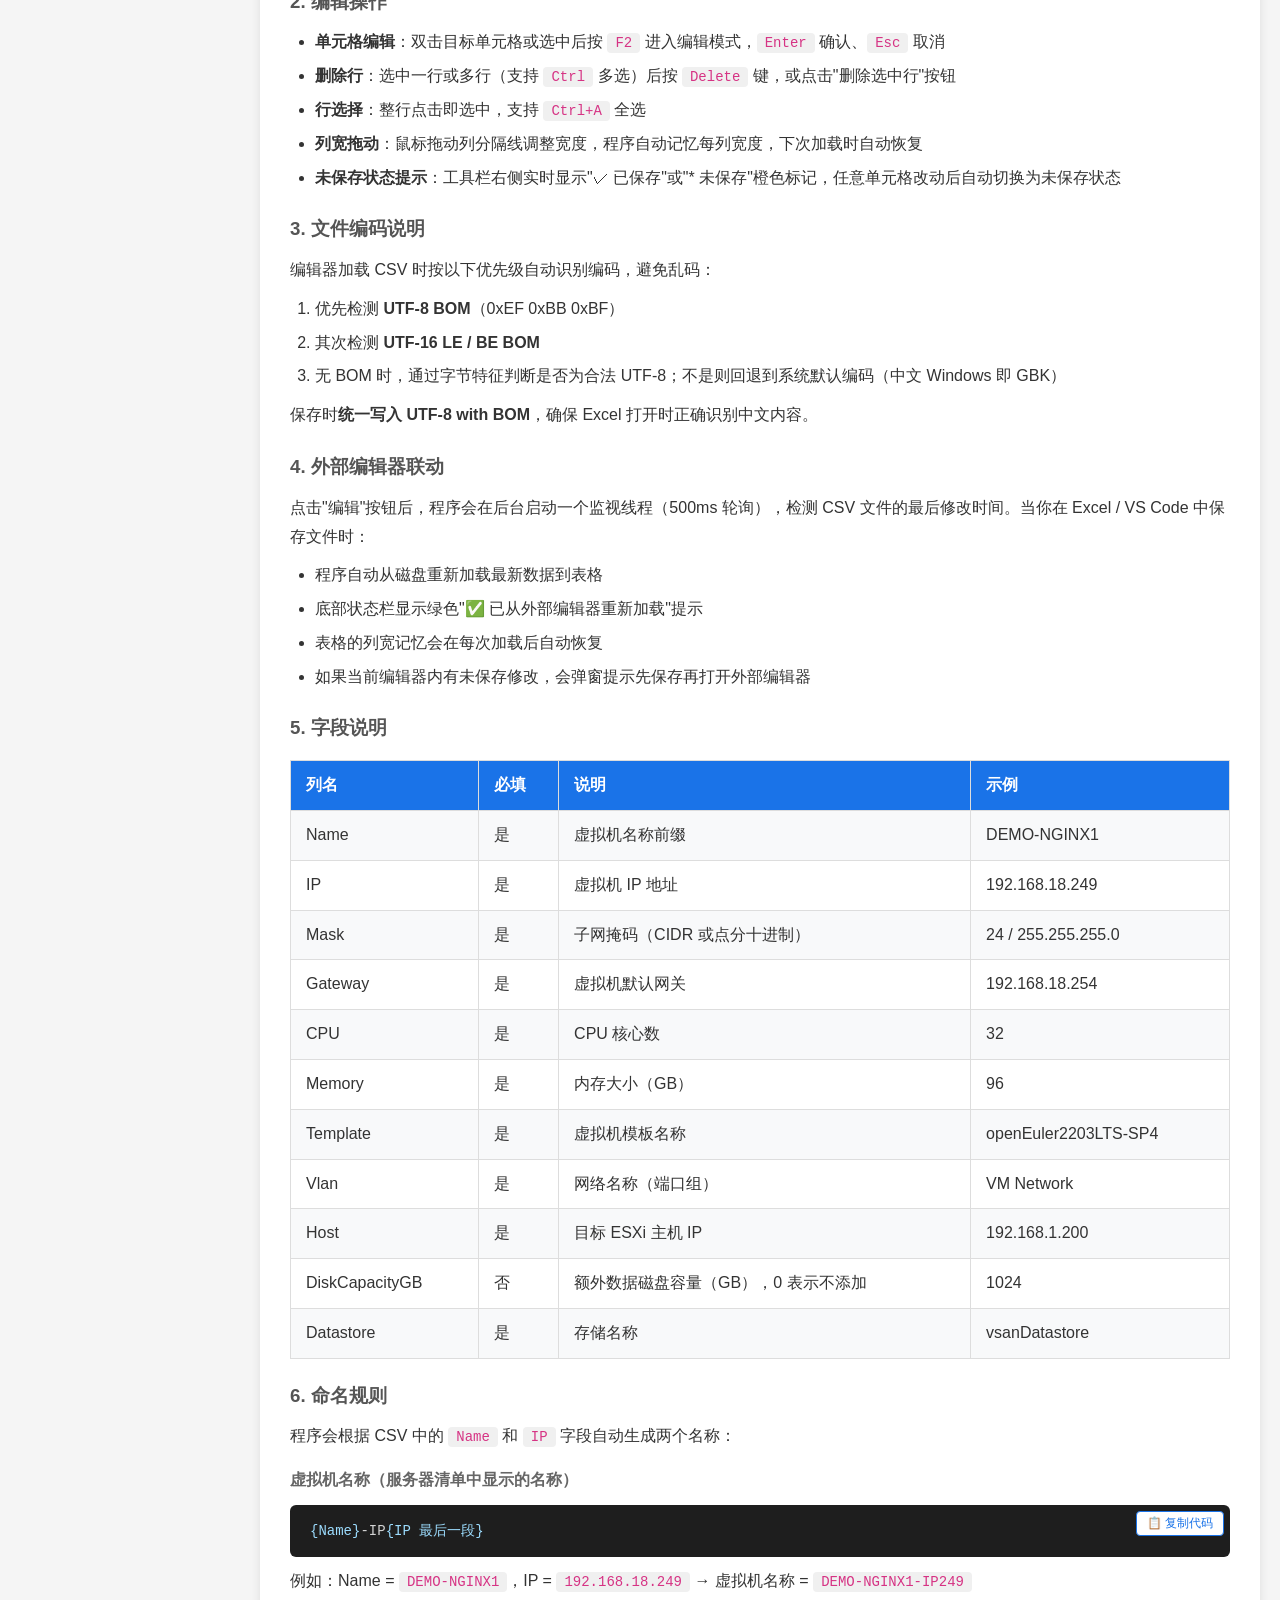
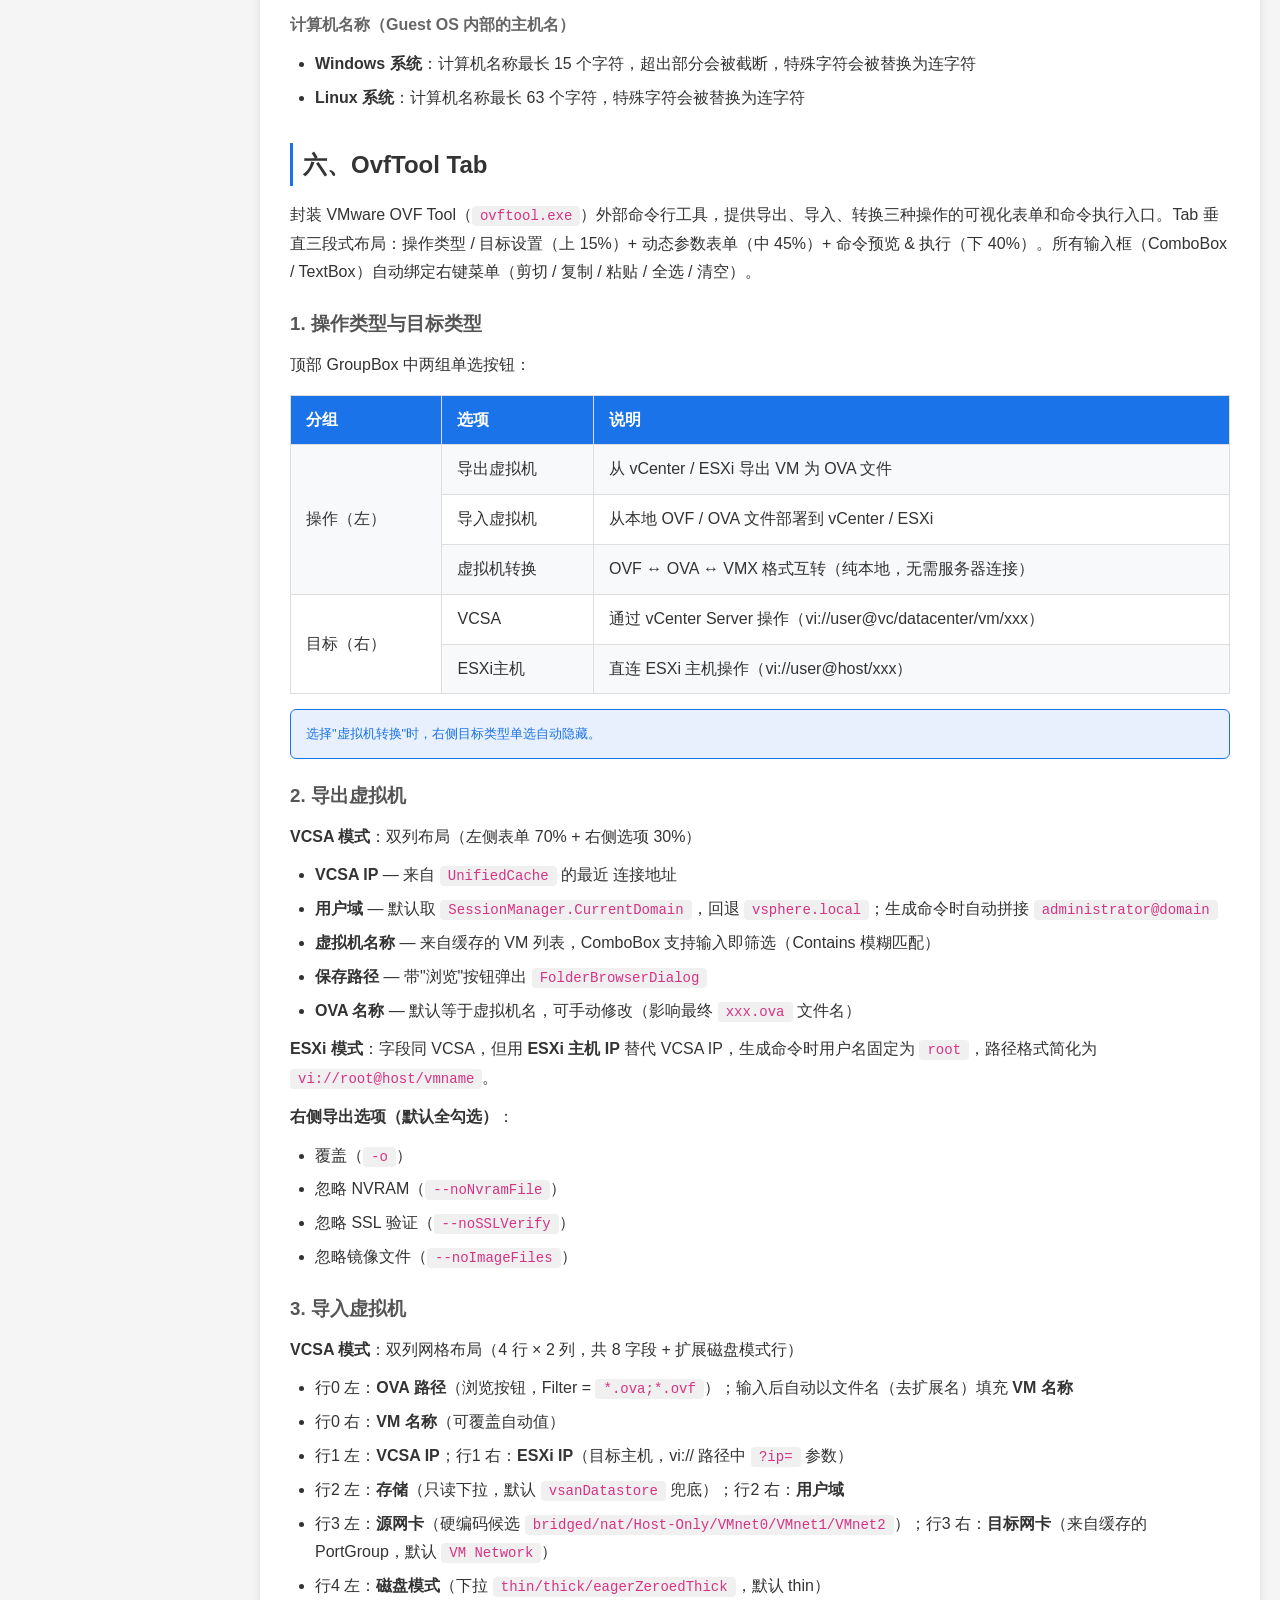
==== commit 493b30c8: "统一了缓存路径，更新了说明和帮助文档" ====
--- a/VirtualizationOpsTool/Resources/help.html
+++ b/VirtualizationOpsTool/Resources/help.html
@@ -384,10 +384,10 @@
     <div class="success">本工具已在实际生产环境中长期稳定运行，适用于需要频繁批量部署虚拟机及日常运维的企业场景。</div>
 
     <h3>程序数据文件</h3>
-    <p>程序数据文件统一存储在 <code>%APPDATA%\VMTool\</code> 目录下：</p>
+    <p>程序数据文件统一存储在 <code>%APPDATA%\VmOps\</code> 目录下：</p>
     <table>
         <tr><th>文件</th><th>说明</th></tr>
-        <tr><td>credentials.json</td><td>连接凭据（支持 vCenter / ESXi 两种类型，包含地址、用户域、用户名、密码经 Base64 编码保存，可配置连接别名）</td></tr>
+        <tr><td>credentials.json</td><td>连接凭据（支持 vCenter / ESXi 两种类型，包含地址、用户域、用户名、密码经 Windows DPAPI 加密保存，可配置连接别名）</td></tr>
         <tr><td>deploy_vm_list.csv</td><td>部署用的 CSV 模板文件（UTF-8 BOM 编码）</td></tr>
         <tr><td>vm_cache.json</td><td>资源缓存（按服务器 IP 分段存储，刷新缓存后更新）</td></tr>
     </table>
@@ -718,7 +718,7 @@
     </ul>
 
     <h2 id="csv-editor">五、编辑列表 Tab</h2>
-    <p>内置表格编辑器（DataGridView 渲染），启动时自动加载默认部署文件 <code>%APPDATA%\VMTool\deploy_vm_list.csv</code>。支持导入外部 CSV、内嵌编辑、外部编辑器自动重载、列宽记忆、编码自动识别，保存统一写入 UTF-8 with BOM 编码，确保 Excel 正确识别中文。</p>
+    <p>内置表格编辑器（DataGridView 渲染），启动时自动加载默认部署文件 <code>%APPDATA%\VmOps\deploy_vm_list.csv</code>。支持导入外部 CSV、内嵌编辑、外部编辑器自动重载、列宽记忆、编码自动识别，保存统一写入 UTF-8 with BOM 编码，确保 Excel 正确识别中文。</p>
 
     <h3>1. 工具栏按钮</h3>
     <table>
@@ -1560,7 +1560,7 @@
 
     <h3>A. 常见问题</h3>
     <h4>1. 保存的密码存储在哪里？</h4>
-    <p>密码经 Base64 编码后保存在 <code>%APPDATA%\VMTool\credentials.json</code> 文件中。首次输入密码后自动保存，后续连接无需重新输入。可通过主页"重置记忆"按钮清除。</p>
+    <p>密码通过 Windows DPAPI（Data Protection API）加密后保存在 <code>%APPDATA%\VmOps\credentials.json</code> 文件中，绑定当前登录用户，其他账户无法解密。首次输入密码后自动保存，后续连接无需重新输入。可通过主页"重置记忆"按钮清除。</p>
     <h4>2. 部署后 IP 地址未生效怎么办？</h4>
     <p>检查虚拟机模板的 Guest OS 类型是否受当前 ESXi 版本支持，Linux 需安装 cloud-init，Windows 需确保模板系统的管理员密码正确。</p>
     <h4>3. 如何打开虚拟机的远程控制台？</h4>
